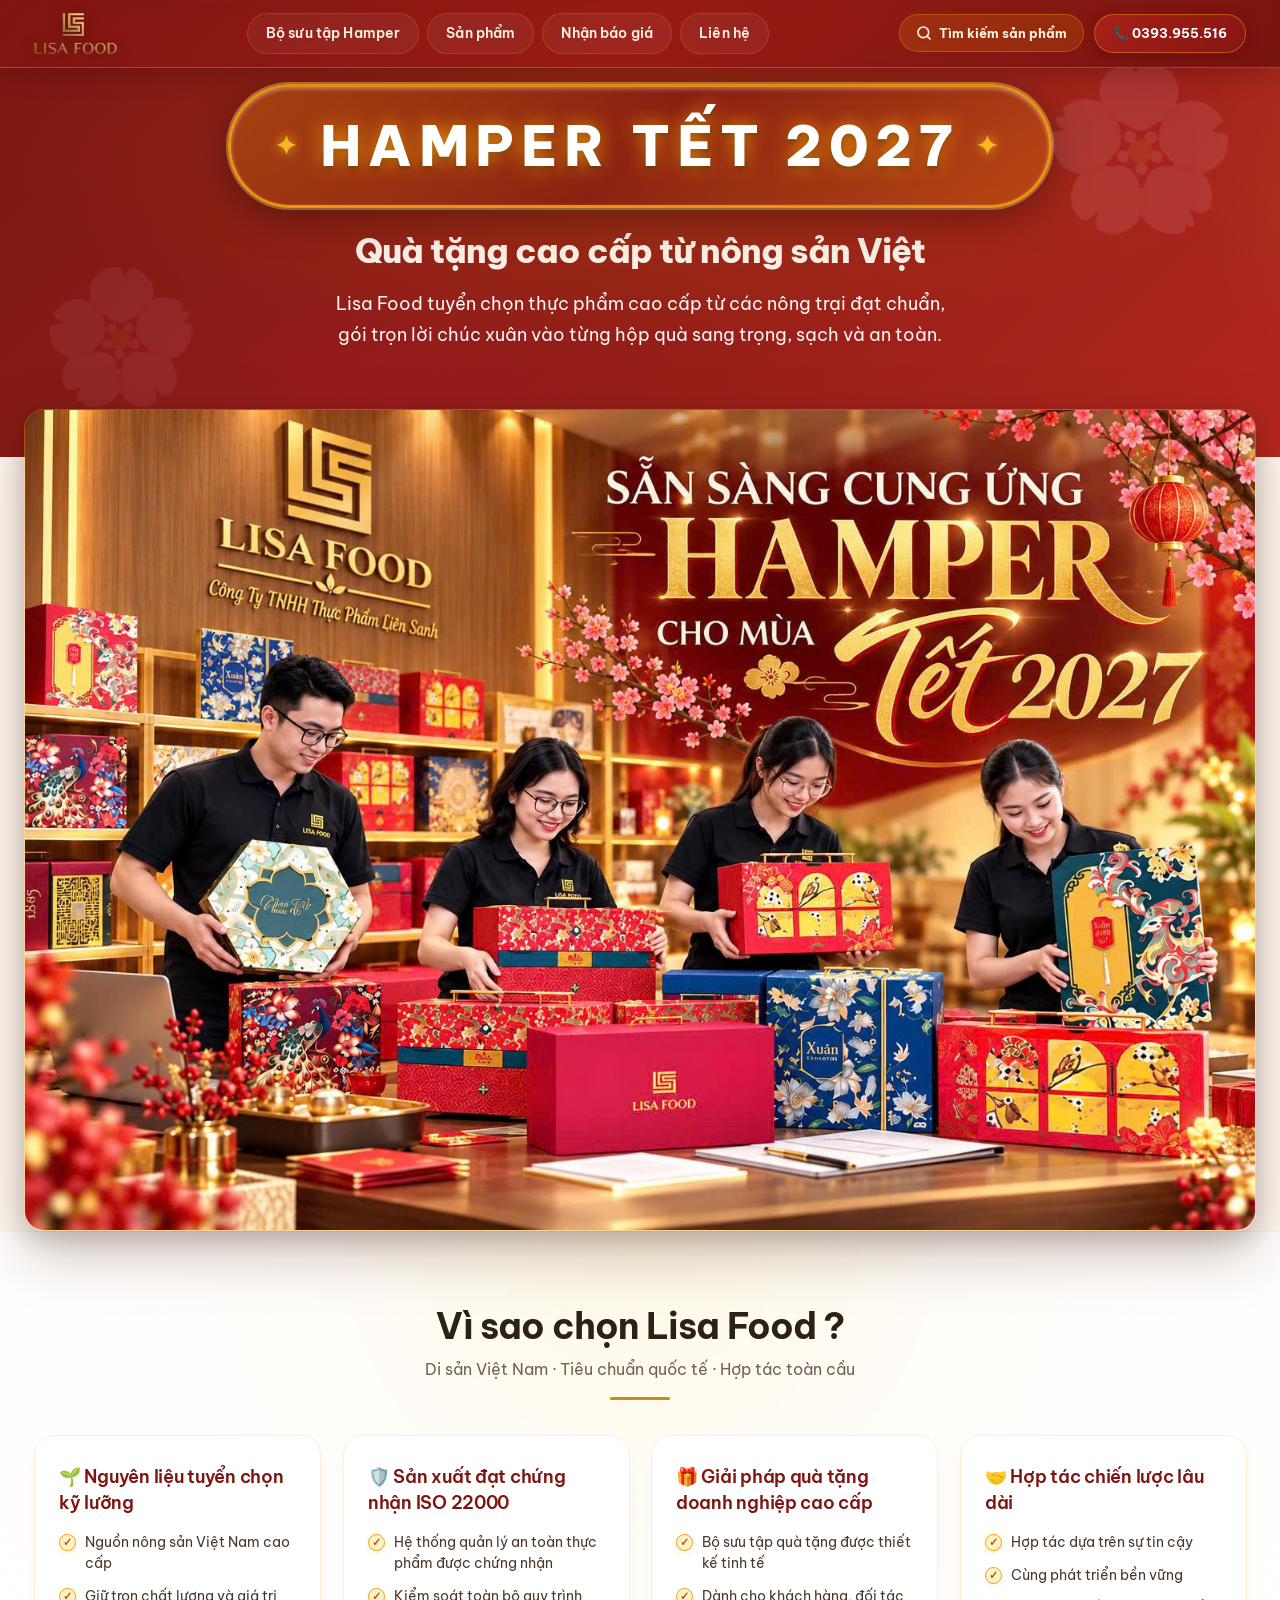
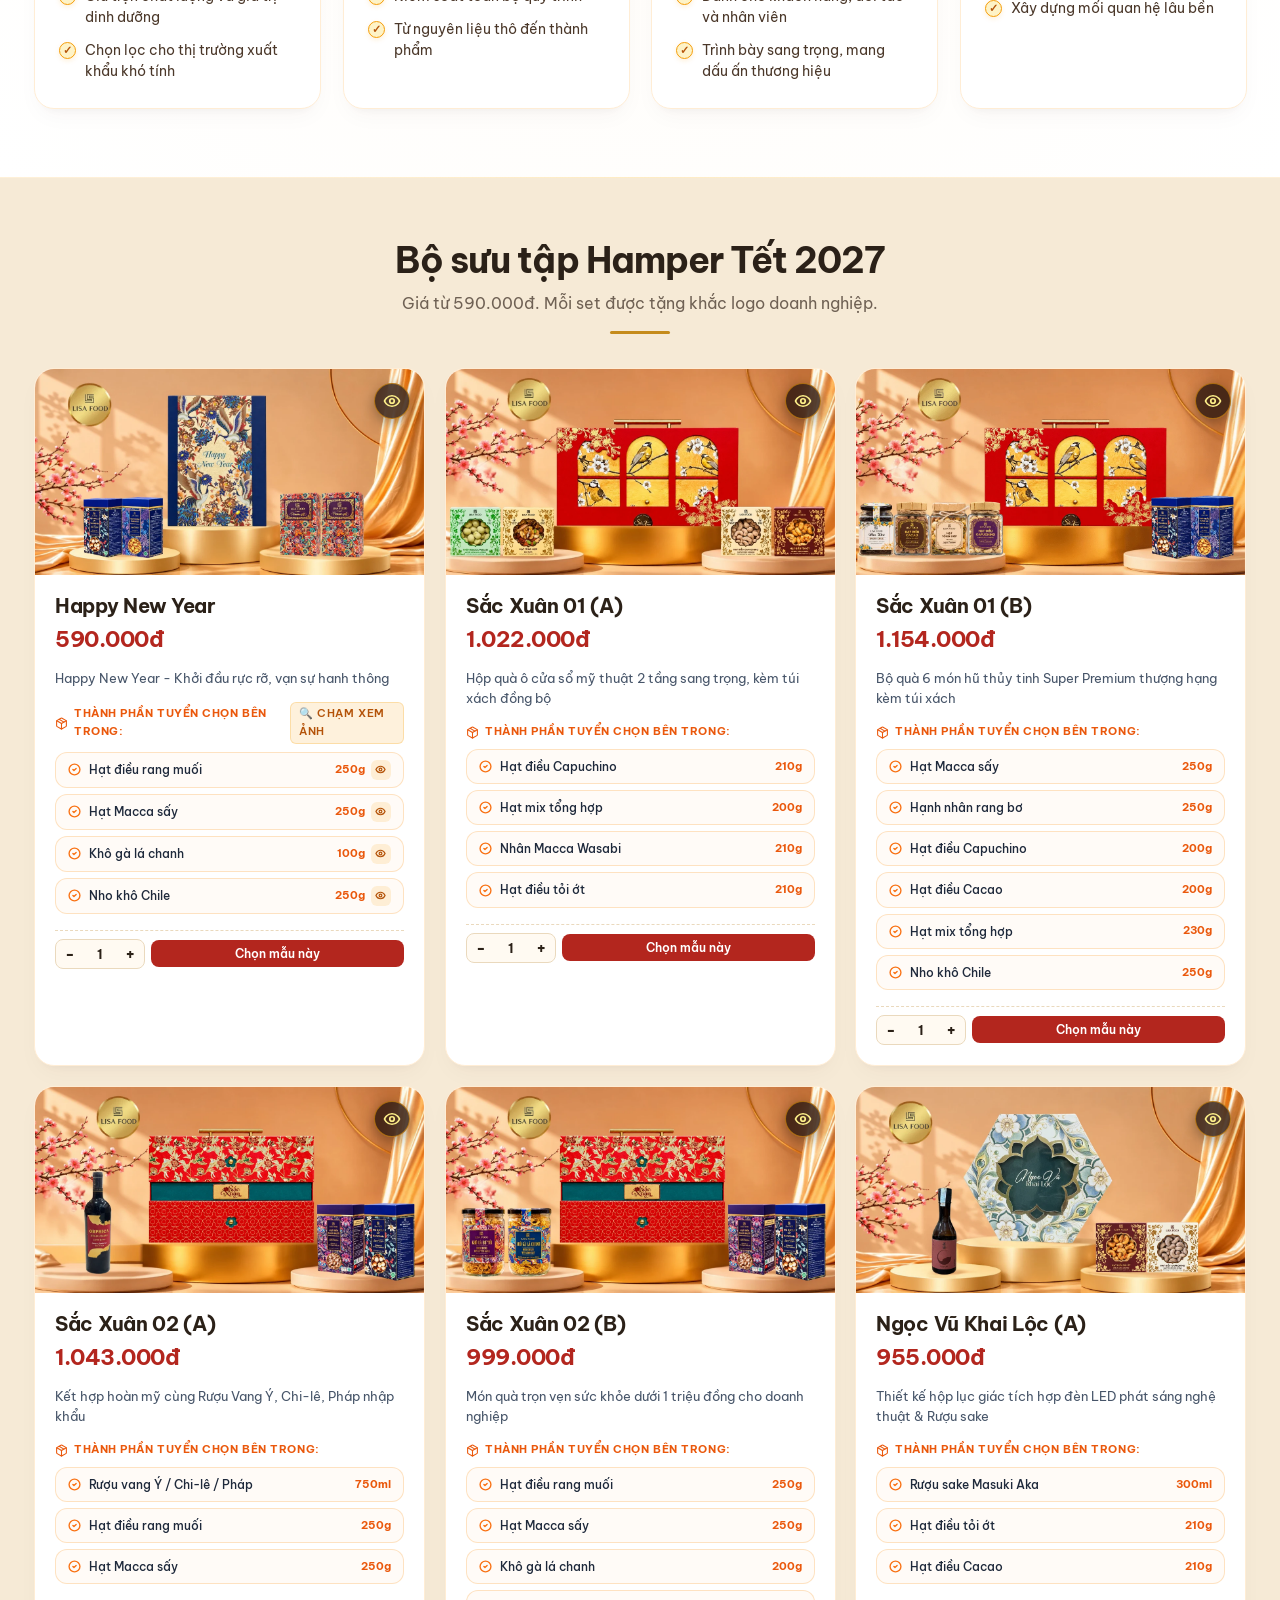
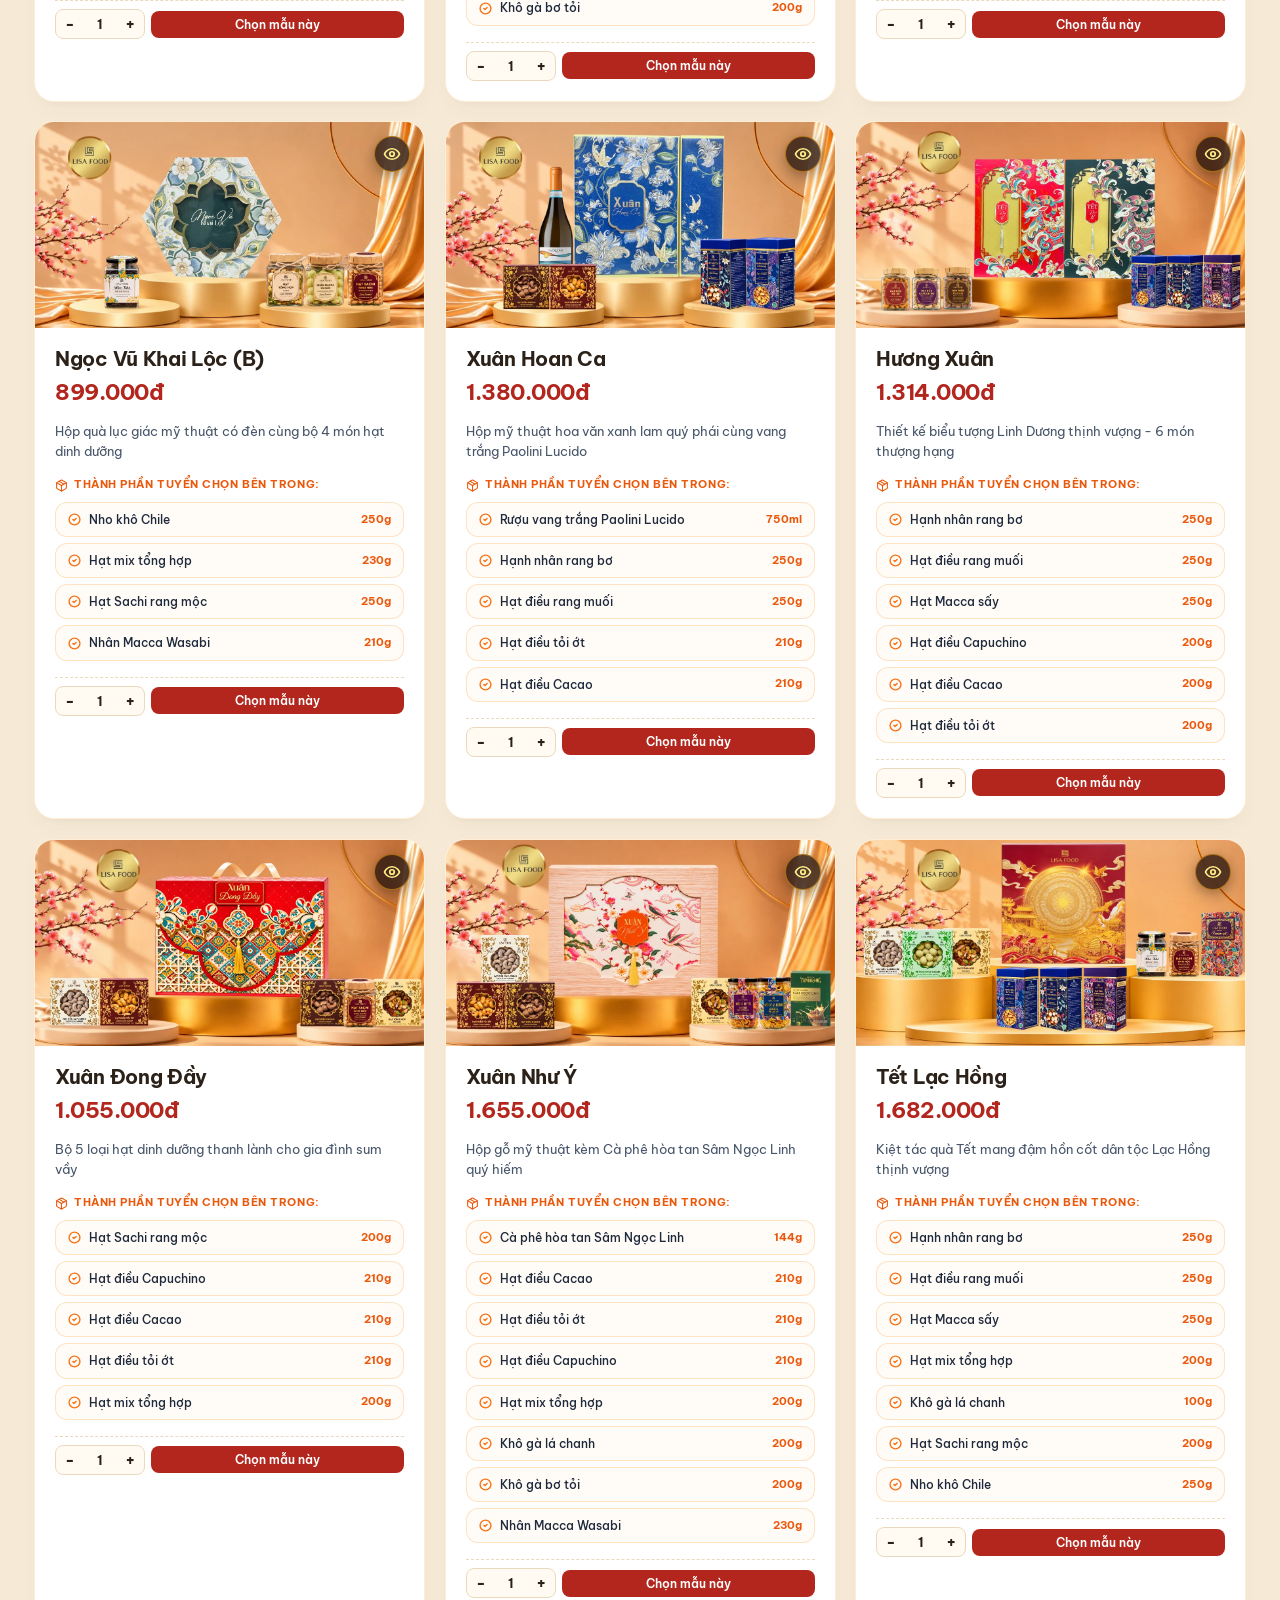
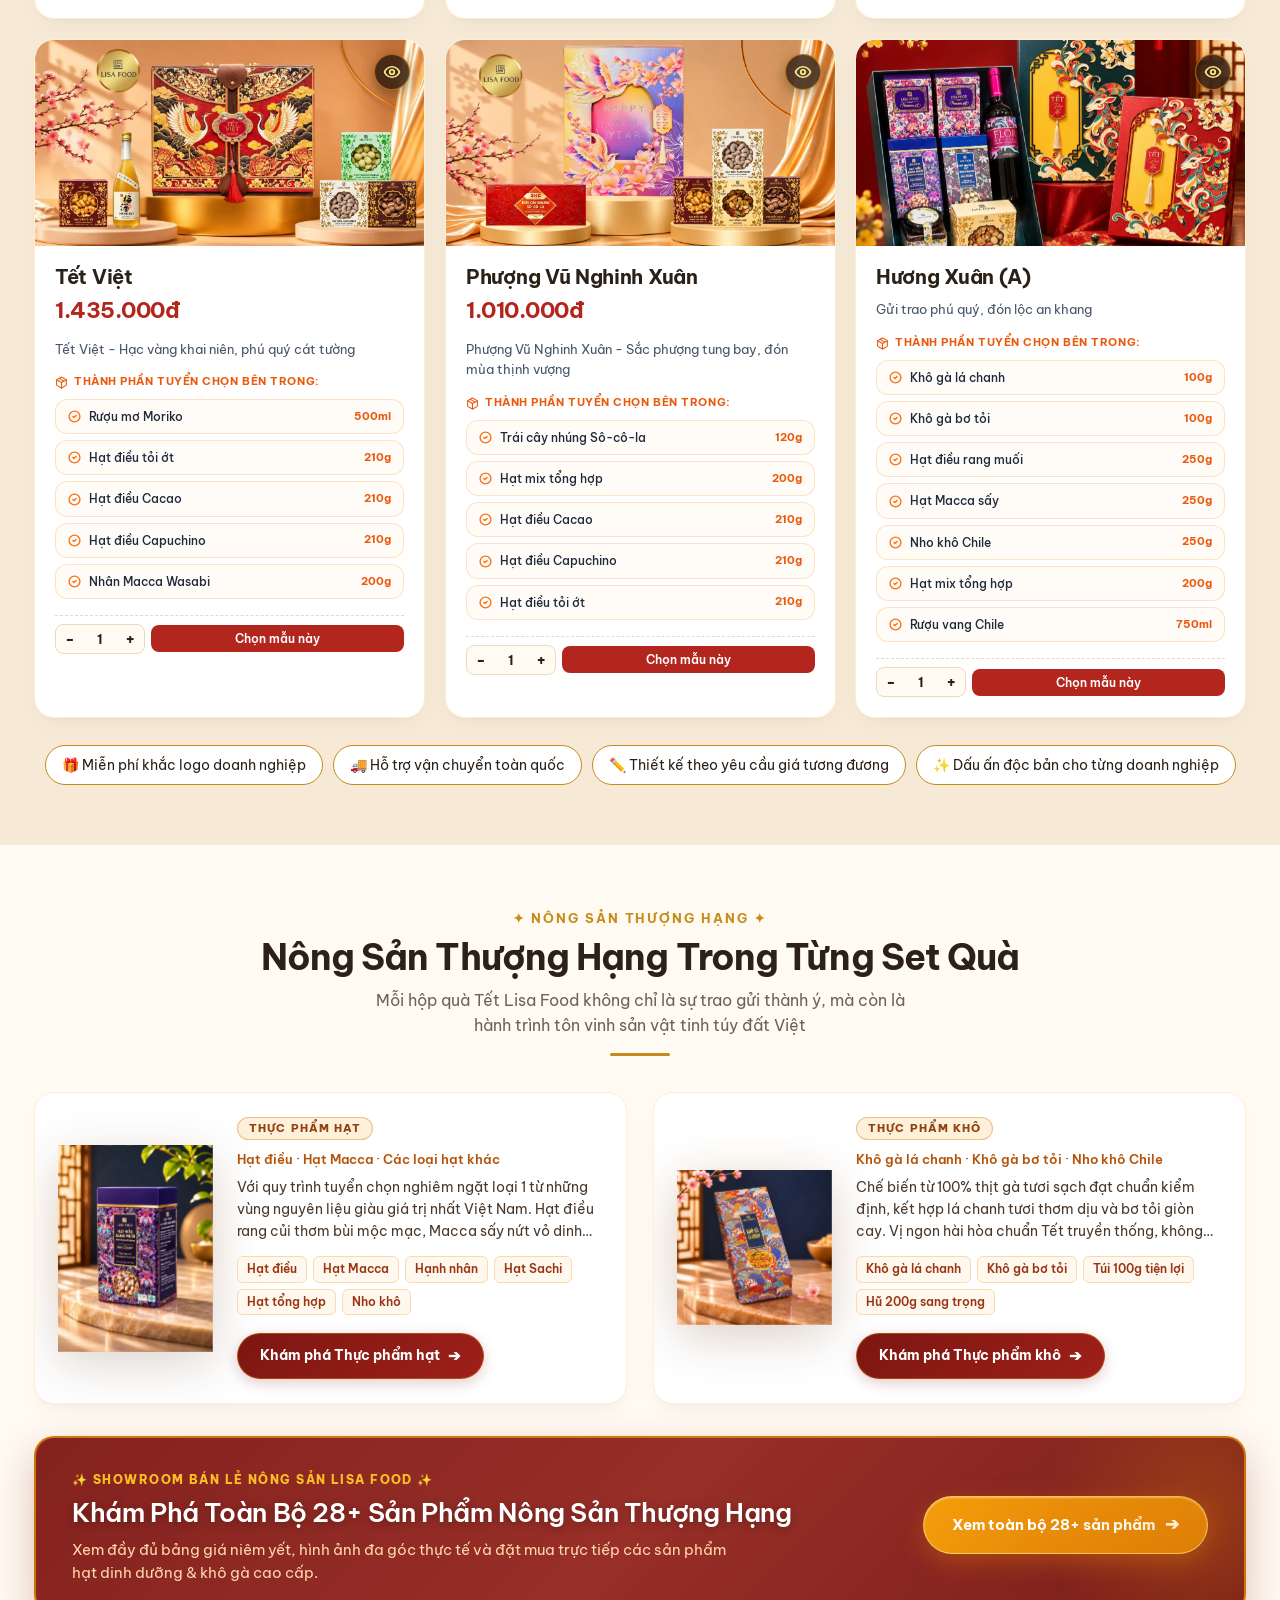
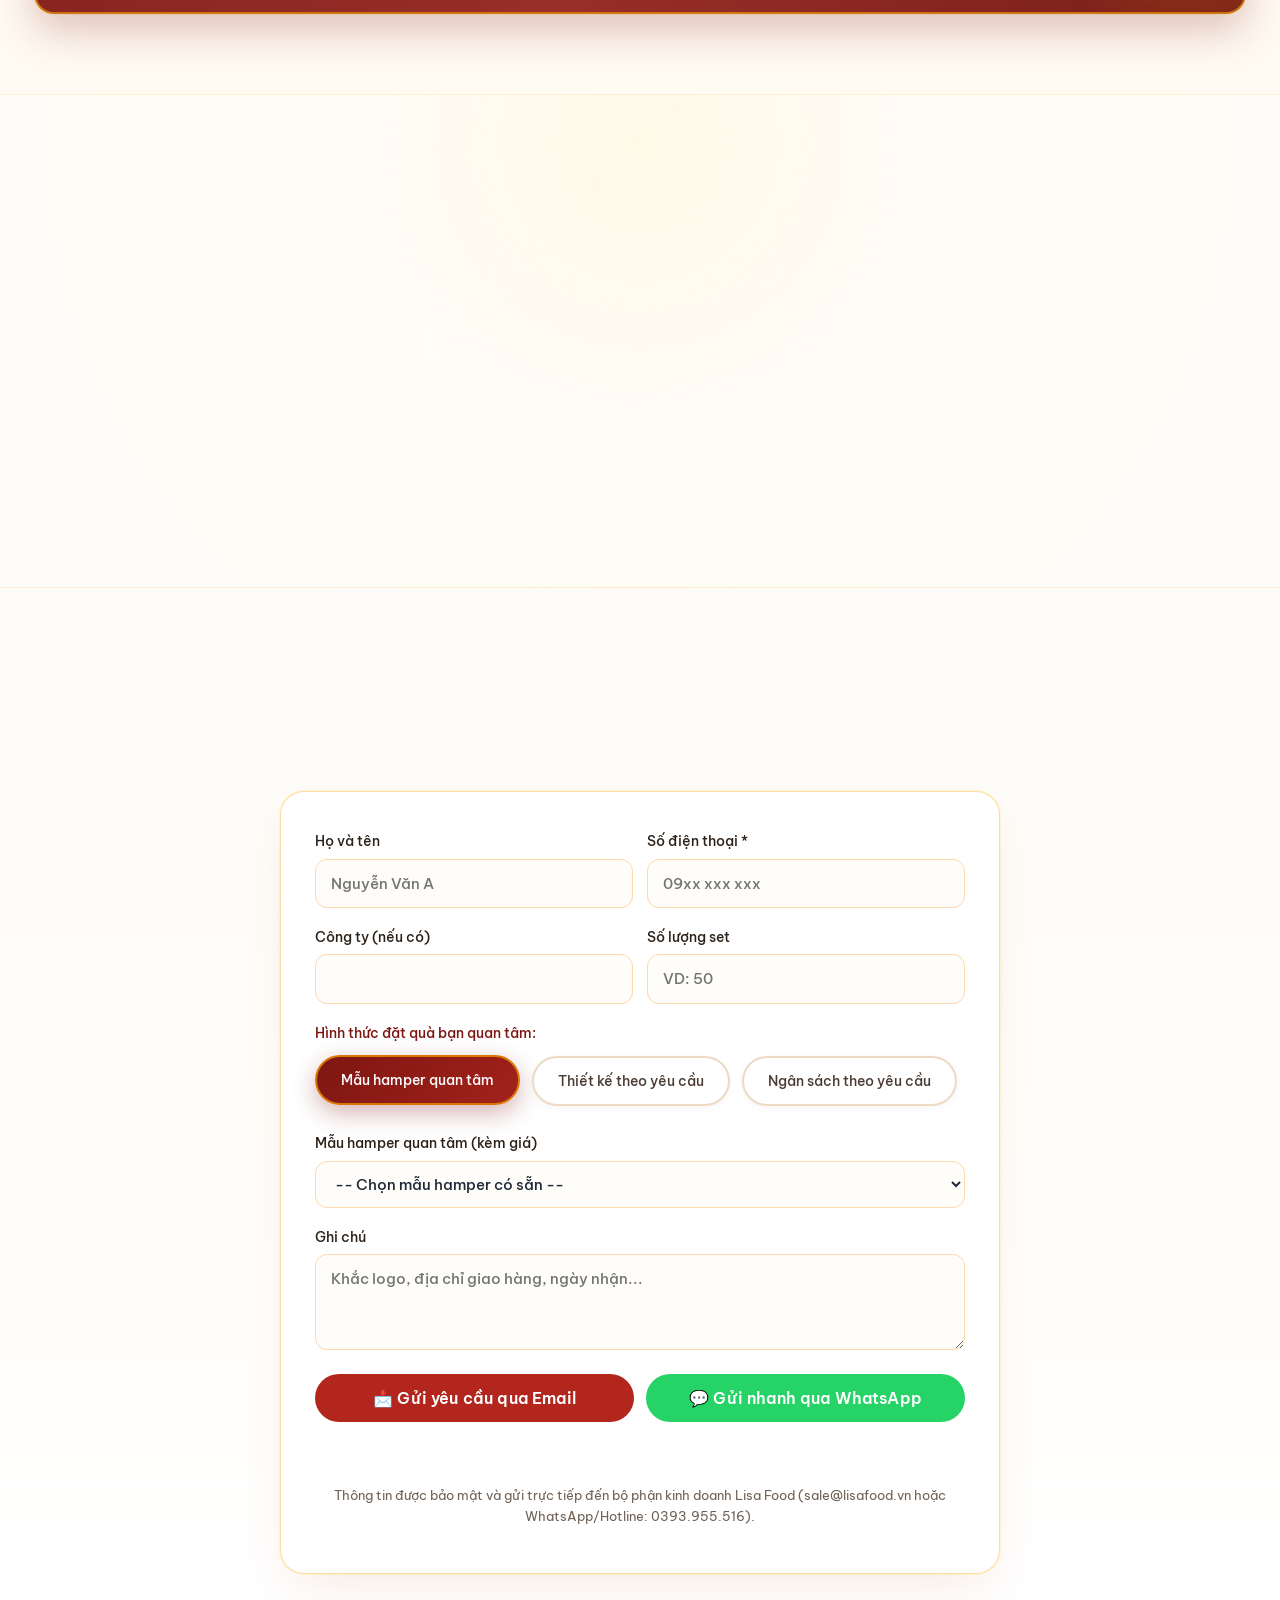
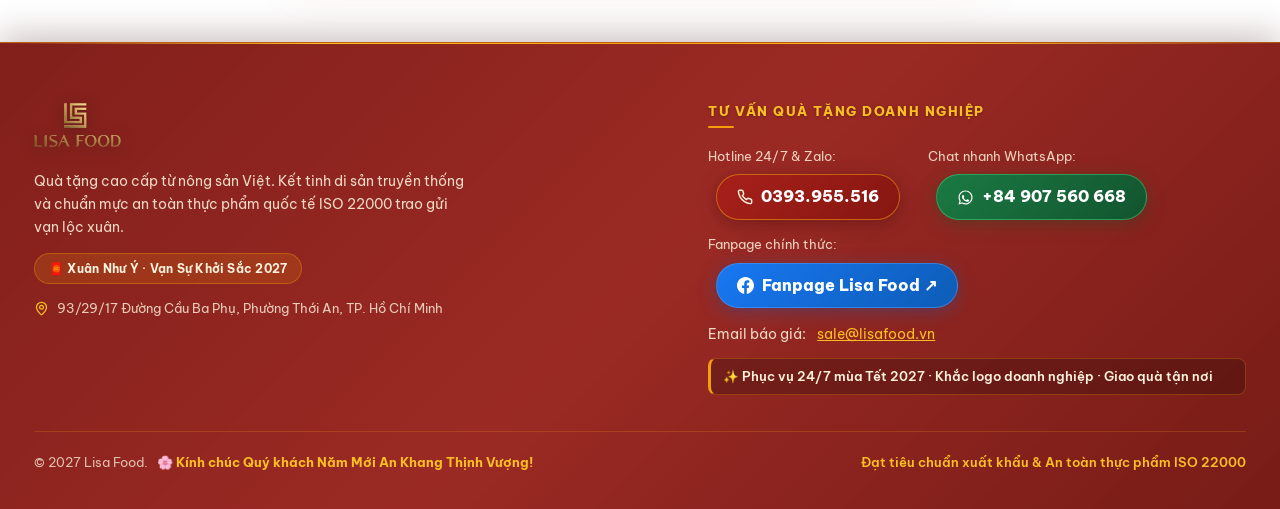
==== index.html @ 2c0b3900 "refactor(footer): merge contact section into luxury footer and eliminate duplicate #lienhe section" ====
﻿<!DOCTYPE html>
<html lang="vi" data-theme="light">

<head>
    <meta charset="utf-8">
    <meta name="viewport" content="width=device-width, initial-scale=1, viewport-fit=cover">
    <meta name="color-scheme" content="light only">
    <link rel="preconnect" href="https://fonts.googleapis.com">
    <link rel="preconnect" href="https://fonts.gstatic.com" crossorigin>
    <link
        href="https://fonts.googleapis.com/css2?family=Be+Vietnam+Pro:ital,wght@0,300;0,400;0,500;0,600;0,700;0,800;1,400;1,600;1,700&display=swap&subset=vietnamese"
        rel="stylesheet">
    <title>Lisa Food - Premium Gift</title>
    <!-- Favicon hiển thị logo Lisa Food trên tab trình duyệt website (Chỉ hình logo vàng kim nguyên bản, không chữ, không nền) -->
    <link rel="icon" type="image/png" sizes="96x96" href="images/favicon.png?v=2027_official_gold">
    <link rel="icon" type="image/x-icon" href="favicon.ico?v=2027_official_gold">
    <link rel="shortcut icon" type="image/x-icon" href="favicon.ico?v=2027_official_gold">
    <link rel="apple-touch-icon" sizes="96x96" href="images/apple-touch-icon.png?v=2027_official_gold">
    <style>
        :root {
            --bg: #fffaf2;
            --surface: #ffffff;
            --text: #2b2118;
            --muted: #6f6154;
            --red: #b3261e;
            --red-d: #8f1d17;
            --gold: #c58b1b;
            --soft: #f6ead6;
            --line: #ead9bd;
            --on-red: #fff;
            --hero: #7a1712;
            --hero2: #b3261e;
            box-sizing: border-box;
            padding-top: env(safe-area-inset-top, 0px);
            padding-bottom: env(safe-area-inset-bottom, 0px)
        }

        /* Dark mode media query disabled to keep light luxury theme always */

        /* Dark theme disabled */

        html {
            scroll-padding-top: env(safe-area-inset-top, 0px);
            scroll-behavior: smooth
        }

        *,
        *::before,
        *::after,
        input,
        button,
        select,
        textarea {
            box-sizing: border-box;
            font-family: "Be Vietnam Pro", -apple-system, BlinkMacSystemFont, "Segoe UI", Roboto, "Helvetica Neue", Arial, sans-serif !important;
        }

        body {
            margin: 0;
            background: var(--bg);
            color: var(--text);
            font-family: "Be Vietnam Pro", "Segoe UI", Roboto, "Helvetica Neue", Arial, sans-serif;
            line-height: 1.6
        }

        body::before {
            content: "";
            position: fixed;
            inset: 0 0 auto;
            height: env(safe-area-inset-top, 0px);
            background: var(--hero);
            z-index: 20
        }

        h1,
        h2,
        h3,
        h4,
        h5,
        h6 {
            font-family: "Be Vietnam Pro", -apple-system, BlinkMacSystemFont, "Segoe UI", Roboto, "Helvetica Neue", Arial, sans-serif !important;
            line-height: 1.25;
            margin: 0;
            font-weight: 700;
        }

        a {
            color: inherit
        }

        .wrap {
            max-width: 1260px;
            margin: 0 auto;
            padding: 0 24px;
        }

        @media (min-width: 1440px) {
            .wrap {
                max-width: 1320px;
            }
        }

        @media (max-width: 768px) {
            .wrap {
                padding: 0 16px;
            }
        }

        header {
            position: sticky;
            top: env(safe-area-inset-top, 0px);
            z-index: 10;
            background: var(--hero);
            color: #fff
        }

        header .wrap {
            display: flex;
            align-items: center;
            justify-content: space-between;
            height: 56px
        }

        .logo {
            font-family: "Be Vietnam Pro", -apple-system, BlinkMacSystemFont, "Segoe UI", Roboto, sans-serif;
            font-weight: 700;
            font-size: 20px;
            text-decoration: none;
            color: #fff
        }

        .logo span {
            color: #f2c75c
        }

        .call {
            background: #f2c75c;
            color: #3a1200;
            text-decoration: none;
            font-weight: 700;
            font-size: 14px;
            padding: 8px 16px;
            border-radius: 99px
        }

        .hero {
            background: linear-gradient(135deg, var(--hero), var(--hero2));
            color: #fff;
            padding: 64px 0 76px;
            position: relative;
            overflow: hidden;
            text-align: center;
        }

        .hero .wrap {
            display: flex;
            flex-direction: column;
            align-items: center;
            text-align: center;
        }

        .hero::after {
            content: "🌸";
            position: absolute;
            right: 40px;
            top: 15px;
            font-size: 160px;
            opacity: .12;
            pointer-events: none;
        }

        .hero::before {
            content: "🌸";
            position: absolute;
            left: 40px;
            bottom: 20px;
            font-size: 130px;
            opacity: .08;
            pointer-events: none;
            transform: scaleX(-1);
        }

        /* Huy hiệu HAMPER TẾT 2027 khổng lồ, uy nghi, to hơn cả tiêu đề h1 */
        .tag {
            display: inline-flex;
            align-items: center;
            justify-content: center;
            gap: 16px;
            border: 3px solid rgba(245, 158, 11, 0.9);
            color: #ffffff;
            background: linear-gradient(135deg, rgba(245, 158, 11, 0.28) 0%, rgba(125, 22, 17, 0.55) 50%, rgba(245, 158, 11, 0.28) 100%);
            backdrop-filter: blur(16px);
            -webkit-backdrop-filter: blur(16px);
            border-radius: 99px;
            padding: 14px 44px;
            font-size: clamp(30px, 4.8vw, 56px);
            font-weight: 800 !important;
            letter-spacing: 0.12em !important;
            text-transform: uppercase;
            text-shadow: 0 0 18px rgba(245, 158, 11, 0.9), 0 3px 6px rgba(0, 0, 0, 0.45);
            box-shadow: 0 10px 40px rgba(0, 0, 0, 0.35), 0 0 0 2px rgba(254, 240, 138, 0.45), inset 0 2px 4px rgba(255, 255, 255, 0.4);
            margin-bottom: 20px;
            transition: all 0.3s cubic-bezier(0.16, 1, 0.3, 1);
            user-select: none;
        }

        .tag::before,
        .tag::after {
            content: "✦";
            color: #fbbf24;
            font-size: clamp(18px, 2.5vw, 26px);
            line-height: 1;
            text-shadow: 0 0 12px rgba(251, 191, 36, 1);
            opacity: 0.95;
        }

        .tag:hover {
            transform: scale(1.03);
            border-color: #f59e0b;
            box-shadow: 0 12px 46px rgba(245, 158, 11, 0.55), 0 0 0 3px rgba(254, 240, 138, 0.6);
        }

        @media (max-width: 768px) {
            .tag {
                padding: 10px 24px;
                font-size: 20px;
                gap: 10px;
                letter-spacing: 0.08em !important;
                margin-bottom: 14px;
            }
        }

        .hero h1 {
            font-size: clamp(22px, 2.8vw, 34px);
            font-weight: 600;
            margin: 0 auto 16px;
            max-width: 920px;
            line-height: 1.35;
            color: rgba(255, 250, 240, 0.95);
            text-wrap: balance;
        }

        .hero p {
            max-width: 780px;
            font-size: 18px;
            opacity: .95;
            margin: 0 auto 30px;
            line-height: 1.7;
            text-wrap: balance;
        }

        .btns {
            display: flex;
            gap: 12px;
            flex-wrap: wrap;
            justify-content: center;
            align-items: center;
            margin: 0 auto;
        }

        .btn {
            display: inline-block;
            text-decoration: none;
            font-weight: 700;
            padding: 14px 26px;
            border-radius: 99px;
            font-size: 16px
        }

        .btn.gold {
            background: #f2c75c;
            color: #3a1200
        }

        .btn.ghost {
            border: 2px solid #fff;
            color: #fff
        }

        section {
            padding: 60px 0
        }

        .title {
            text-align: center;
            margin-bottom: 34px
        }

        .title h2 {
            font-size: clamp(26px, 4vw, 36px)
        }

        .title p {
            color: var(--muted);
            margin: 8px auto 0;
            max-width: 540px
        }

        .title .bar {
            width: 60px;
            height: 3px;
            background: var(--gold);
            margin: 14px auto 0;
            border-radius: 2px
        }

        .grid {
            display: grid;
            gap: 18px
        }

        .g3 {
            grid-template-columns: repeat(auto-fit, minmax(220px, 1fr))
        }

        .g4 {
            grid-template-columns: repeat(auto-fit, minmax(180px, 1fr))
        }

        .card {
            background: var(--surface);
            border: 1px solid var(--line);
            border-radius: 16px;
            padding: 24px
        }

        .card .ic {
            font-size: 34px;
            margin-bottom: 10px
        }

        .card h3 {
            font-size: 19px;
            margin-bottom: 6px
        }

        .card p {
            margin: 0;
            color: var(--muted);
            font-size: 15px
        }

        .alt {
            background: var(--soft)
        }

        .hamper {
            text-align: center;
            padding: 26px 16px
        }

        .hamper .ic {
            font-size: 44px
        }

        .hamper .price {
            display: inline-block;
            margin-top: 12px;
            color: var(--red);
            font-weight: 700;
            font-size: 14px
        }

        .cat {
            display: flex;
            align-items: center;
            gap: 14px;
            text-decoration: none;
            background: var(--surface);
            border: 1px solid var(--line);
            border-radius: 14px;
            padding: 18px
        }

        .cat .ic {
            font-size: 30px
        }

        .cat b {
            display: block
        }

        .cat small {
            color: var(--muted)
        }

        .cta {
            background: linear-gradient(135deg, var(--hero), var(--hero2));
            color: #fff;
            text-align: center;
            border-radius: 22px;
            padding: 48px 24px
        }

        .cta h2 {
            font-size: clamp(26px, 4vw, 38px);
            margin-bottom: 10px
        }

        .cta p {
            opacity: .92;
            margin: 0 auto 24px;
            max-width: 520px
        }

        .cta .phone {
            display: block;
            font-family: "Be Vietnam Pro", -apple-system, BlinkMacSystemFont, "Segoe UI", Roboto, sans-serif;
            font-size: clamp(28px, 5vw, 42px);
            color: #f2c75c;
            text-decoration: none;
            margin: 0 0 20px;
            font-weight: 700
        }

        footer {
            padding: 30px 0 40px;
            text-align: center;
            color: var(--muted);
            font-size: 14px;
            border-top: 1px solid var(--line)
        }

        footer a {
            margin: 0 8px
        }

        @media(max-width:600px) {
            section {
                padding: 44px 0
            }

            .hero {
                padding: 44px 0 52px
            }
        }

        .hg {
            display: grid;
            gap: 20px;
            grid-template-columns: repeat(auto-fill, minmax(290px, 1fr))
        }

        .hc {
            background: var(--surface);
            border: 1px solid var(--line);
            border-radius: 16px;
            overflow: hidden
        }

        .hc img {
            width: 100%;
            display: block;
            aspect-ratio: 640/340;
            object-fit: cover
        }

        .hb {
            padding: 18px 20px 20px
        }

        .hb h3 {
            font-size: 21px
        }

        .pr {
            color: var(--red);
            font-weight: 700;
            font-size: 22px;
            margin: 4px 0 10px
        }

        .hb ul {
            margin: 0;
            padding-left: 18px;
            color: var(--muted);
            font-size: 14px
        }

        .pg {
            display: grid;
            gap: 14px;
            grid-template-columns: repeat(auto-fill, minmax(150px, 1fr))
        }

        .pc {
            background: var(--surface);
            border: 1px solid var(--line);
            border-radius: 12px;
            padding: 10px;
            display: flex;
            flex-direction: column;
            gap: 4px;
            font-size: 13px
        }

        .pc img {
            width: 100%;
            border-radius: 8px;
            aspect-ratio: 1;
            object-fit: cover
        }

        .pc span {
            color: var(--red);
            font-weight: 700
        }

        .heroimg {
            width: 100%;
            max-width: 1380px;
            margin: -48px auto 0;
            padding: 0 24px;
            position: relative;
            z-index: 2;
        }

        .heroimg img {
            width: 100%;
            height: auto;
            border-radius: 20px;
            display: block;
            box-shadow: 0 20px 60px rgba(67, 20, 7, 0.28), 0 8px 24px rgba(0, 0, 0, 0.16);
            border: 1.5px solid rgba(245, 158, 11, 0.4);
        }

        @media (max-width: 768px) {
            .heroimg {
                margin: -24px auto 0;
                padding: 0 16px;
            }

            .heroimg img {
                border-radius: 14px;
            }
        }

        .perks {
            display: flex;
            flex-wrap: wrap;
            gap: 10px;
            justify-content: center;
            margin-top: 26px
        }

        .perks span {
            background: var(--surface);
            border: 1px solid var(--gold);
            border-radius: 99px;
            padding: 8px 16px;
            font-size: 14px
        }

        .note {
            text-align: center;
            color: var(--muted);
            font-size: 13px;
            margin-top: 20px
        }

        .logo img {
            height: 40px;
            width: auto;
            display: block
        }

        .flogo {
            height: 90px;
            width: auto;
            background: #7a1712;
            border-radius: 12px;
            padding: 10px 16px
        }

        header .wrap {
            height: 64px
        }

        .num {
            width: 44px;
            height: 44px;
            border-radius: 50%;
            background: var(--red);
            color: var(--on-red);
            font-family: "Be Vietnam Pro", Arial, sans-serif;
            font-weight: 700;
            font-size: 22px;
            display: flex;
            align-items: center;
            justify-content: center
        }

        h1,
        h2,
        h3 {
            letter-spacing: 0
        }

        .btn.zalo {
            background: #0068ff;
            color: #fff
        }

        .wl {
            margin: 8px 0 0;
            padding-left: 18px;
            color: var(--muted);
            font-size: 14px
        }

        .fm {
            max-width: 640px;
            margin: 0 auto;
            background: var(--surface);
            border: 1px solid var(--line);
            border-radius: 18px;
            padding: 24px;
            display: grid;
            gap: 14px
        }

        .fm label {
            display: grid;
            gap: 6px;
            font-size: 14px;
            font-weight: 500
        }

        .fm input,
        .fm select,
        .fm textarea {
            font: inherit;
            color: var(--text);
            background: var(--bg);
            border: 1px solid var(--line);
            border-radius: 10px;
            padding: 11px 12px;
            width: 100%
        }

        .f2 {
            display: grid;
            gap: 14px;
            grid-template-columns: repeat(auto-fit, minmax(220px, 1fr))
        }

        .fmsg {
            margin: 0;
            text-align: center;
            font-weight: 700;
            color: var(--red);
            min-height: 1.2em
        }

        /* --- PHIẾU YÊU CẦU DỰ TOÁN / DANH SÁCH QUAN TÂM --- */
        .qty-box {
            display: flex;
            align-items: center;
            justify-content: space-between;
            gap: 6px;
            margin-top: 10px;
            padding-top: 8px;
            border-top: 1px dashed var(--line);
        }

        .qty-ctrl {
            display: inline-flex;
            align-items: center;
            background: var(--bg);
            border: 1px solid var(--line);
            border-radius: 8px;
            overflow: hidden;
        }

        .qty-btn {
            width: 28px;
            height: 28px;
            border: 0;
            background: transparent;
            cursor: pointer;
            font-weight: 700;
            color: var(--text);
            font-size: 16px;
            display: flex;
            align-items: center;
            justify-content: center;
        }

        .qty-btn:hover {
            background: var(--line);
        }

        .qty-val {
            width: 32px;
            text-align: center;
            border: 0;
            background: transparent;
            font-size: 13px;
            font-weight: 700;
            color: var(--text);
        }

        .btn-add-list {
            flex: 1;
            background: var(--red);
            color: var(--on-red);
            border: 0;
            border-radius: 8px;
            padding: 6px 10px;
            font-size: 12px;
            font-weight: 600;
            cursor: pointer;
            text-align: center;
            transition: opacity .2s;
        }

        .btn-add-list:hover {
            opacity: .9;
        }

        .btn-add-list.added {
            background: #2e7d32;
        }

        /* Nút ghim nổi góc màn hình */
        .float-list-btn {
            position: fixed;
            right: 20px;
            bottom: 24px;
            z-index: 99;
            background: var(--hero);
            color: #fff;
            border: 2px solid var(--gold);
            border-radius: 99px;
            padding: 10px 18px;
            box-shadow: 0 8px 24px rgba(0, 0, 0, .35);
            cursor: pointer;
            display: flex;
            align-items: center;
            gap: 8px;
            font-size: 14px;
            font-weight: 700;
            text-decoration: none;
            transition: transform .2s;
        }

        .float-list-btn:hover {
            transform: scale(1.04);
        }

        .float-badge {
            background: #f2c75c;
            color: #3a1200;
            font-size: 12px;
            font-weight: 800;
            border-radius: 99px;
            padding: 2px 7px;
            min-width: 18px;
            text-align: center;
        }

        /* Modal danh sách dự toán */
        .list-modal {
            display: none;
            position: fixed;
            inset: 0;
            z-index: 99999 !important;
            background: rgba(0, 0, 0, 0.72);
            backdrop-filter: blur(6px);
            -webkit-backdrop-filter: blur(6px);
            align-items: center;
            justify-content: center;
            padding: 14px;
        }

        .list-modal.open,
        .list-modal.active {
            display: flex !important;
        }

        .list-modal-content {
            background: var(--surface);
            border: 1px solid var(--line);
            border-radius: 20px;
            width: 100%;
            max-width: 580px;
            max-height: 90vh;
            display: flex;
            flex-direction: column;
            overflow: hidden;
            box-shadow: 0 24px 60px rgba(0, 0, 0, 0.45);
            position: relative;
        }

        .list-modal-header {
            padding: 14px 18px;
            background: linear-gradient(135deg, var(--hero), var(--hero2));
            color: #fff;
            display: flex;
            align-items: center;
            justify-content: space-between;
            flex-shrink: 0;
        }

        .list-modal-header h3 {
            margin: 0;
            font-size: 16px;
            font-weight: 700;
            color: #fff;
            display: flex;
            align-items: center;
            gap: 6px;
        }

        .list-close {
            background: rgba(255, 255, 255, 0.15);
            border: 0;
            color: #fff;
            width: 32px;
            height: 32px;
            border-radius: 50%;
            display: flex;
            align-items: center;
            justify-content: center;
            font-size: 20px;
            cursor: pointer;
            line-height: 1;
            transition: background 0.2s;
        }

        .list-close:hover {
            background: rgba(255, 255, 255, 0.28);
        }

        .list-modal-body {
            padding: 16px;
            overflow-y: auto;
            -webkit-overflow-scrolling: touch;
            flex: 1 1 auto;
            min-height: 0;
            display: flex;
            flex-direction: column;
            gap: 12px;
        }

        /* KHÔNG BAO GIỜ CO RÚT HOẶC ẨN DANH SÁCH MÓN */
        .inquiry-items-wrap {
            display: flex;
            flex-direction: column;
            gap: 8px;
            flex-shrink: 0 !important;
            min-height: min-content;
        }

        .inquiry-item-row {
            background: #fff;
            border: 1.5px solid var(--line);
            border-radius: 12px;
            padding: 10px 12px;
            display: flex;
            align-items: center;
            justify-content: space-between;
            gap: 10px;
            box-shadow: 0 2px 8px rgba(0, 0, 0, 0.03);
            flex-shrink: 0;
        }

        .inquiry-item-info {
            flex: 1;
            min-width: 0;
        }

        .inquiry-item-title {
            font-size: 13.5px;
            font-weight: 700;
            color: var(--text);
            margin: 0 0 4px 0;
            line-height: 1.35;
            word-break: break-word;
        }

        .inquiry-item-price {
            font-size: 13.5px;
            font-weight: 700;
            color: var(--red);
        }

        .inquiry-item-actions {
            display: flex;
            align-items: center;
            gap: 6px;
            flex-shrink: 0;
        }

        .inquiry-del-btn {
            width: 28px;
            height: 28px;
            border-radius: 50%;
            background: rgba(185, 28, 28, 0.08);
            border: 1px solid rgba(185, 28, 28, 0.2);
            color: #b91c1c;
            font-size: 16px;
            display: flex;
            align-items: center;
            justify-content: center;
            cursor: pointer;
            transition: all 0.2s;
            padding: 0;
            line-height: 1;
        }

        .inquiry-del-btn:hover {
            background: #b91c1c;
            color: #ffffff;
        }

        .list-total-box {
            background: var(--bg);
            border: 1.5px solid var(--line);
            border-radius: 12px;
            padding: 12px 16px;
            display: flex;
            justify-content: space-between;
            align-items: center;
            font-size: 14px;
            font-weight: 700;
            flex-shrink: 0;
        }

        .list-total-val {
            font-size: 18px;
            font-weight: 800;
            color: var(--red);
        }

        .list-modal-footer {
            padding: 12px 16px;
            border-top: 1px solid var(--line);
            background: var(--bg);
            flex-shrink: 0;
        }

        .modal-footer-btns {
            display: grid;
            grid-template-columns: repeat(3, 1fr);
            gap: 8px;
        }

        .btn-sub-action {
            border: 0;
            cursor: pointer;
            padding: 11px 8px;
            border-radius: 99px;
            font-weight: 700;
            font-size: 13px;
            display: flex;
            align-items: center;
            justify-content: center;
            gap: 6px;
            white-space: nowrap;
            transition: transform 0.2s, opacity 0.2s;
        }

        .btn-sub-action:hover {
            transform: scale(1.02);
            opacity: 0.95;
        }

        .btn-sub-action.btn-zalo {
            background: #0068ff;
            color: #fff;
        }

        .btn-sub-action.btn-mail {
            background: var(--red);
            color: var(--on-red);
        }

        .btn-sub-action.btn-wa {
            background: #25D366;
            color: #fff;
        }

        @media (max-width: 600px) {
            .list-modal {
                padding: 10px !important;
            }

            .list-modal-content {
                max-width: 100% !important;
                border-radius: 16px !important;
                max-height: 94vh !important;
            }

            .list-modal-header {
                padding: 12px 14px !important;
            }

            .list-modal-header h3 {
                font-size: 15px !important;
            }

            .list-modal-body {
                padding: 12px 14px !important;
                gap: 10px !important;
            }

            .list-modal-footer {
                padding: 10px 14px !important;
            }

            /* Giao diện mobile: Zalo dòng 1 nổi bật, Email và WhatsApp dòng 2 gọn gàng */
            .modal-footer-btns {
                grid-template-columns: 1fr 1fr !important;
                gap: 6px !important;
            }

            .modal-footer-btns .btn-zalo {
                grid-column: span 2 !important;
                padding: 11px 12px !important;
                font-size: 13.5px !important;
            }

            .modal-footer-btns .btn-mail,
            .modal-footer-btns .btn-wa {
                padding: 9px 8px !important;
                font-size: 12px !important;
            }
        }

        /* --- CHUẨN HÓA FONT CHỮ LUXURY & CLEAN STYLE --- */
        * {
            font-family: "Be Vietnam Pro", -apple-system, BlinkMacSystemFont, "Segoe UI", Roboto, sans-serif !important;
        }

        h1 {
            font-weight: 800 !important;
            letter-spacing: -0.03em !important;
        }

        h2 {
            font-weight: 700 !important;
            letter-spacing: -0.025em !important;
        }

        h3 {
            font-weight: 600 !important;
            letter-spacing: -0.015em !important;
        }

        .hb h3 {
            font-size: 20px !important;
            font-weight: 700 !important;
            color: var(--text) !important;
        }

        .pr {
            font-weight: 700 !important;
            letter-spacing: -0.02em !important;
        }

        .btn {
            font-weight: 600 !important;
            letter-spacing: 0.01em !important;
        }



        /* Thẻ Hamper & Sản phẩm hiệu ứng viền nổi */
        .hc,
        .pc {
            transition: transform 0.35s cubic-bezier(0.16, 1, 0.3, 1), box-shadow 0.35s cubic-bezier(0.16, 1, 0.3, 1), border-color 0.3s ease;
        }

        .hc:hover,
        .pc:hover {
            transform: translateY(-5px);
            border-color: var(--gold);
            box-shadow: 0 16px 36px rgba(197, 139, 27, 0.18);
        }

        .hc img,
        .pc img,
        .heroimg img {
            cursor: zoom-in;
            transition: transform 0.45s cubic-bezier(0.16, 1, 0.3, 1), filter 0.35s ease;
            will-change: transform;
        }

        /* Phóng to hình ảnh sản phẩm mượt mà và sắc nét khi rê chuột trên laptop/desktop như lisafood.vn */
        @media (hover: hover) and (min-width: 769px) {
            .pc:hover img {
                transform: scale(1.085);
                filter: drop-shadow(0 8px 18px rgba(0, 0, 0, 0.12));
            }

            .hc:hover img {
                transform: scale(1.06);
            }
        }

        /* --- MODAL LIGHTBOX: PHÓNG TO ẢNH HAMPER (TRUYỀN THỐNG) & 2 CỘT CHO SẢN PHẨM LẺ --- */
        .img-lightbox {
            display: none;
            position: fixed;
            inset: 0;
            z-index: 10000;
            background: rgba(12, 8, 6, 0.93);
            backdrop-filter: blur(10px);
            align-items: center;
            justify-content: center;
            padding: 16px;
            overflow-y: auto;
        }

        .img-lightbox.active {
            display: flex;
        }

        /* 1. GIAO DIỆN PHÓNG TO ẢNH TRUYỀN THỐNG (HAMPER TẾT 2027) */
        .lightbox-wrap {
            position: relative;
            max-width: 90vw;
            max-height: 90vh;
            display: flex;
            flex-direction: column;
            align-items: center;
        }

        .lightbox-img-holder {
            position: relative;
            display: flex;
            align-items: center;
            justify-content: center;
            min-width: 200px;
            min-height: 200px;
            max-width: 100%;
            max-height: 80vh;
        }

        .lightbox-wrap img {
            max-width: 100%;
            max-height: 80vh;
            border-radius: 16px;
            border: 2px solid var(--gold);
            box-shadow: 0 20px 50px rgba(0, 0, 0, 0.7);
            object-fit: contain;
            transition: opacity 0.22s ease;
            opacity: 1;
        }

        .lightbox-wrap img.loading {
            opacity: 0.35;
        }

        .lightbox-caption {
            margin-top: 12px;
            color: #fffaf2;
            font-size: 16px;
            font-weight: 600;
            text-align: center;
        }

        .lightbox-counter {
            margin-top: 4px;
            color: #f2c75c;
            font-size: 13px;
            font-weight: 700;
            letter-spacing: 0.06em;
        }

        .lightbox-close {
            position: absolute;
            top: -46px;
            right: 0;
            background: rgba(255, 255, 255, 0.15);
            color: #fff;
            border: 1px solid rgba(255, 255, 255, 0.3);
            width: 36px;
            height: 36px;
            border-radius: 50%;
            font-size: 20px;
            cursor: pointer;
            display: flex;
            align-items: center;
            justify-content: center;
            transition: all 0.2s;
        }

        .lightbox-close:hover {
            background: var(--red);
        }

        .lightbox-btn {
            position: absolute;
            top: 50%;
            transform: translateY(-50%);
            background: rgba(30, 20, 15, 0.8);
            color: #fff;
            border: 1.5px solid var(--gold);
            width: 44px;
            height: 44px;
            border-radius: 50%;
            cursor: pointer;
            display: flex;
            align-items: center;
            justify-content: center;
            font-size: 20px;
            font-weight: 700;
            z-index: 10002;
            box-shadow: 0 4px 14px rgba(0, 0, 0, 0.5);
            transition: background 0.2s, transform 0.15s;
        }

        .lightbox-btn:hover {
            background: var(--red);
        }

        .lightbox-btn:active {
            transform: translateY(-50%) scale(0.92);
        }

        .lightbox-prev {
            left: 12px;
        }

        .lightbox-next {
            right: 12px;
        }

        @media (min-width: 769px) {
            .lightbox-prev {
                left: -60px;
            }

            .lightbox-next {
                right: -60px;
            }
        }

        /* 2. GIAO DIỆN 2 CỘT CHI TIẾT SẢN PHẨM (CHỈ DÀNH RIÊNG CHO SẢN PHẨM LẺ) */
        .lightbox-modal-card {
            position: relative;
            background: #ffffff;
            border: 1.5px solid rgba(212, 160, 23, 0.45);
            border-radius: 20px;
            box-shadow: 0 25px 60px rgba(0, 0, 0, 0.45);
            max-width: 960px;
            width: 100%;
            max-height: 90vh;
            display: grid;
            grid-template-columns: 1.05fr 1fr;
            overflow: hidden;
            animation: lbModalIn 0.28s cubic-bezier(0.16, 1, 0.3, 1);
        }

        @keyframes lbModalIn {
            from {
                opacity: 0;
                transform: scale(0.96) translateY(10px);
            }

            to {
                opacity: 1;
                transform: scale(1) translateY(0);
            }
        }

        .lightbox-close-btn {
            position: absolute;
            top: 14px;
            right: 14px;
            z-index: 10005;
            background: rgba(0, 0, 0, 0.06);
            color: #333;
            border: 1px solid rgba(0, 0, 0, 0.1);
            width: 36px;
            height: 36px;
            border-radius: 50%;
            font-size: 22px;
            line-height: 1;
            cursor: pointer;
            display: flex;
            align-items: center;
            justify-content: center;
            transition: all 0.2s ease;
        }

        .lightbox-close-btn:hover {
            background: #8B0000;
            color: #ffffff;
            border-color: #8B0000;
            transform: rotate(90deg);
        }

        .lb-col-gallery {
            background: #faf7f2;
            padding: 24px;
            display: flex;
            flex-direction: column;
            align-items: center;
            justify-content: space-between;
            border-right: 1px solid #f0e6d6;
            position: relative;
            user-select: none;
        }

        .lb-main-img-wrap {
            position: relative;
            width: 100%;
            height: 380px;
            display: flex;
            align-items: center;
            justify-content: center;
            cursor: crosshair;
            overflow: hidden;
            border-radius: 14px;
            background: #faf8f5;
        }

        .lb-main-img-wrap img {
            max-width: 100%;
            max-height: 100%;
            object-fit: contain;
            border-radius: 12px;
            filter: drop-shadow(0 10px 20px rgba(0, 0, 0, 0.08));
            transition: transform 0.15s ease-out, opacity 0.22s ease;
            opacity: 1;
            cursor: crosshair;
            will-change: transform, transform-origin;
            pointer-events: none;
        }

        @media (max-width: 768px) {
            .lb-main-img-wrap {
                cursor: default;
            }

            .lb-main-img-wrap img {
                cursor: default;
                pointer-events: auto;
            }
        }

        .lb-zoom-hint-btn {
            position: absolute;
            bottom: 12px;
            left: 50%;
            transform: translateX(-50%);
            background: rgba(20, 14, 10, 0.88);
            color: #f2c75c;
            border: 1px solid rgba(242, 199, 92, 0.55);
            backdrop-filter: blur(8px);
            padding: 6px 14px;
            border-radius: 20px;
            font-size: 11.5px;
            font-weight: 600;
            display: flex;
            align-items: center;
            gap: 6px;
            cursor: pointer;
            z-index: 10003;
            box-shadow: 0 4px 15px rgba(0, 0, 0, 0.35);
            transition: all 0.25s ease;
            letter-spacing: 0.02em;
            pointer-events: auto;
            white-space: nowrap;
        }

        .lb-main-img-wrap:hover .lb-zoom-hint-btn {
            opacity: 0.88;
        }

        .lb-zoom-hint-btn:hover {
            opacity: 1 !important;
            background: #8B0000;
            color: #ffffff;
            border-color: #f2c75c;
            transform: translateX(-50%) scale(1.04);
        }

        @media (max-width: 768px) {
            .lb-zoom-hint-text::before {
                content: "Chạm để xem to ảnh HD";
            }

            .lb-zoom-hint-text {
                font-size: 0;
            }

            .lb-zoom-hint-text::before {
                font-size: 11.5px;
            }
        }

        /* --- OVERLAY XEM TO ẢNH FULL-SCREEN HD --- */
        .lb-full-zoom-overlay {
            display: none;
            position: fixed;
            inset: 0;
            z-index: 20000;
            background: rgba(6, 4, 3, 0.96);
            backdrop-filter: blur(12px);
            flex-direction: column;
            align-items: center;
            justify-content: center;
            padding: 16px;
        }

        .lb-full-zoom-overlay.active {
            display: flex;
            animation: lbFadeIn 0.2s ease;
        }

        @keyframes lbFadeIn {
            from {
                opacity: 0;
            }

            to {
                opacity: 1;
            }
        }

        .lb-full-zoom-top {
            position: absolute;
            top: 0;
            inset-x: 0;
            padding: 16px 24px;
            display: flex;
            align-items: center;
            justify-content: space-between;
            z-index: 20005;
            background: linear-gradient(to bottom, rgba(0, 0, 0, 0.85), transparent);
        }

        .lb-full-zoom-title-box {
            color: #ffffff;
        }

        .lb-full-zoom-title {
            font-size: 16px;
            font-weight: 700;
            color: #f2c75c;
            margin: 0;
        }

        .lb-full-zoom-subtitle {
            font-size: 12px;
            color: #ccc;
            margin: 3px 0 0 0;
        }

        .lb-full-zoom-close {
            background: rgba(255, 255, 255, 0.15);
            color: #ffffff;
            border: 1px solid rgba(255, 255, 255, 0.3);
            width: 40px;
            height: 40px;
            border-radius: 50%;
            font-size: 24px;
            line-height: 1;
            cursor: pointer;
            display: flex;
            align-items: center;
            justify-content: center;
            transition: all 0.2s ease;
        }

        .lb-full-zoom-close:hover {
            background: #8B0000;
            border-color: #8B0000;
            transform: rotate(90deg);
        }

        .lb-full-zoom-body {
            position: relative;
            max-width: 95vw;
            max-height: 82vh;
            display: flex;
            align-items: center;
            justify-content: center;
        }

        .lb-full-zoom-img {
            max-width: 95vw;
            max-height: 80vh;
            object-fit: contain;
            border-radius: 12px;
            border: 2px solid rgba(242, 199, 92, 0.5);
            box-shadow: 0 25px 60px rgba(0, 0, 0, 0.85);
            cursor: zoom-out;
            transition: opacity 0.2s ease;
        }

        .lb-full-zoom-nav {
            position: absolute;
            top: 50%;
            transform: translateY(-50%);
            background: rgba(20, 14, 10, 0.85);
            color: #f2c75c;
            border: 1.5px solid #d4a017;
            width: 46px;
            height: 46px;
            border-radius: 50%;
            cursor: pointer;
            display: flex;
            align-items: center;
            justify-content: center;
            font-size: 20px;
            font-weight: 700;
            z-index: 20002;
            box-shadow: 0 4px 16px rgba(0, 0, 0, 0.6);
            transition: all 0.2s;
        }

        .lb-full-zoom-nav:hover {
            background: #8B0000;
            color: #ffffff;
            border-color: #8B0000;
        }

        .lb-full-zoom-prev {
            left: 20px;
        }

        .lb-full-zoom-next {
            right: 20px;
        }

        .lb-full-zoom-thumbs {
            position: absolute;
            bottom: 14px;
            display: flex;
            gap: 10px;
            z-index: 20005;
            background: rgba(0, 0, 0, 0.65);
            padding: 6px 14px;
            border-radius: 30px;
            backdrop-filter: blur(8px);
            border: 1px solid rgba(255, 255, 255, 0.15);
        }

        .lb-full-zoom-thumb {
            width: 48px;
            height: 48px;
            border-radius: 8px;
            border: 2px solid rgba(255, 255, 255, 0.3);
            background: #fff;
            object-fit: contain;
            cursor: pointer;
            opacity: 0.6;
            transition: all 0.2s ease;
        }

        .lb-full-zoom-thumb:hover {
            opacity: 1;
            border-color: #f2c75c;
        }

        .lb-full-zoom-thumb.active {
            opacity: 1;
            border-color: #f2c75c;
            box-shadow: 0 0 10px rgba(242, 199, 92, 0.6);
            transform: scale(1.1);
        }

        .lb-main-img-wrap img.loading {
            opacity: 0.35;
        }

        .lightbox-spinner {
            display: none;
            position: absolute;
            top: 50%;
            left: 50%;
            transform: translate(-50%, -50%);
            width: 48px;
            height: 48px;
            border: 4px solid rgba(212, 160, 23, 0.25);
            border-top: 4px solid #d4a017;
            border-radius: 50%;
            animation: lbSpin 0.75s linear infinite;
            z-index: 10001;
            box-shadow: 0 0 16px rgba(242, 199, 92, 0.35);
            pointer-events: none;
        }

        .lightbox-spinner.show {
            display: block;
        }

        @keyframes lbSpin {
            0% {
                transform: translate(-50%, -50%) rotate(0deg);
            }

            100% {
                transform: translate(-50%, -50%) rotate(360deg);
            }
        }

        .lb-nav-btn {
            position: absolute;
            top: 50%;
            transform: translateY(-50%);
            background: rgba(255, 255, 255, 0.92);
            color: #8B0000;
            border: 1.5px solid #d4a017;
            width: 38px;
            height: 38px;
            border-radius: 50%;
            cursor: pointer;
            display: flex;
            align-items: center;
            justify-content: center;
            font-size: 16px;
            font-weight: 700;
            z-index: 10002;
            box-shadow: 0 4px 12px rgba(0, 0, 0, 0.12);
            transition: all 0.2s;
        }

        .lb-nav-btn:hover {
            background: #8B0000;
            color: #ffffff;
            border-color: #8B0000;
        }

        .lb-nav-btn:active {
            transform: translateY(-50%) scale(0.9);
        }

        .lb-nav-prev {
            left: 8px;
        }

        .lb-nav-next {
            right: 8px;
        }

        .lb-counter-pill {
            position: absolute;
            bottom: 8px;
            right: 12px;
            background: rgba(0, 0, 0, 0.65);
            color: #fff;
            padding: 3px 10px;
            border-radius: 12px;
            font-size: 11px;
            font-weight: 600;
            letter-spacing: 0.05em;
        }

        .lb-thumbs-row {
            display: flex;
            align-items: center;
            justify-content: center;
            gap: 10px;
            margin-top: 16px;
            width: 100%;
            overflow-x: auto;
            padding: 4px 2px;
        }

        .lb-thumb-item {
            width: 62px;
            height: 62px;
            border-radius: 10px;
            border: 2px solid #e0d5c3;
            background: #fff;
            padding: 3px;
            cursor: pointer;
            object-fit: contain;
            transition: all 0.2s ease;
            opacity: 0.65;
            flex-shrink: 0;
        }

        .lb-thumb-item:hover {
            opacity: 1;
            border-color: #d4a017;
        }

        .lb-thumb-item.active {
            opacity: 1;
            border-color: #8B0000;
            box-shadow: 0 0 0 2px rgba(139, 0, 0, 0.25);
            transform: scale(1.04);
        }

        .lb-col-info {
            padding: 28px 26px 24px 26px;
            display: flex;
            flex-direction: column;
            overflow-y: auto;
            max-height: 90vh;
        }

        .lb-badge {
            align-self: flex-start;
            background: #fff5e6;
            color: #b86200;
            border: 1px solid #ffd280;
            font-size: 11.5px;
            font-weight: 700;
            letter-spacing: 0.03em;
            text-transform: uppercase;
            padding: 4px 11px;
            border-radius: 20px;
            margin-bottom: 10px;
        }

        .lb-title {
            font-size: 22px;
            font-weight: 700;
            color: #1a1a1a;
            line-height: 1.35;
            margin: 0 0 8px 0;
            padding-right: 32px;
        }

        .lb-price-wrap {
            display: flex;
            align-items: baseline;
            gap: 10px;
            margin-bottom: 16px;
            padding-bottom: 14px;
            border-bottom: 1px dashed #e8dcc8;
        }

        .lb-price {
            font-size: 26px;
            font-weight: 800;
            color: #8B0000;
            letter-spacing: -0.02em;
        }

        .lb-price-note {
            font-size: 12px;
            color: #777;
            text-transform: uppercase;
            letter-spacing: 0.04em;
        }

        .lb-details-box {
            display: flex;
            flex-direction: column;
            margin-bottom: 16px;
        }

        .lb-desc-text {
            font-size: 13.5px;
            color: #444;
            line-height: 1.65;
            margin-bottom: 16px;
        }

        .lb-desc-text p {
            margin: 0 0 10px 0;
            text-align: justify;
        }

        .lb-desc-text p:last-child {
            margin-bottom: 0;
        }

        .lb-specs-table {
            background: #faf7f2;
            border: 1px solid #ebd9c3;
            border-radius: 12px;
            padding: 14px 16px;
            margin-bottom: 16px;
            display: flex;
            flex-direction: column;
            gap: 8px;
            font-size: 13px;
            color: #3b3b3b;
            line-height: 1.55;
        }

        .lb-spec-item {
            display: block;
        }

        .lb-spec-item b {
            color: #1a1a1a;
            font-weight: 700;
        }

        .lb-detail-row {
            display: flex;
            align-items: flex-start;
            gap: 8px;
        }

        .lb-detail-icon {
            color: #d4a017;
            font-size: 14px;
            flex-shrink: 0;
            margin-top: 3px;
        }

        .lb-detail-label {
            font-weight: 700;
            color: #222;
            min-width: 90px;
            flex-shrink: 0;
        }

        .lb-detail-val {
            color: #444;
            flex: 1;
        }

        .lb-actions-box {
            margin-top: auto;
            padding-top: 16px;
            border-top: 1px solid #eee;
            display: flex;
            flex-direction: column;
            gap: 12px;
        }

        .lb-qty-row {
            display: flex;
            align-items: center;
            gap: 12px;
        }

        .lb-qty-label {
            font-size: 13.5px;
            font-weight: 600;
            color: #444;
        }

        .lb-qty-ctrl {
            display: flex;
            align-items: center;
            border: 1.5px solid #d4a017;
            border-radius: 8px;
            overflow: hidden;
            background: #fff;
        }

        .lb-qty-btn {
            background: #faf7f2;
            border: none;
            width: 32px;
            height: 32px;
            font-size: 16px;
            font-weight: 700;
            cursor: pointer;
            color: #8B0000;
            display: flex;
            align-items: center;
            justify-content: center;
            transition: background 0.15s;
        }

        .lb-qty-btn:hover {
            background: #ebd9c3;
        }

        .lb-qty-input {
            width: 38px;
            height: 32px;
            border: none;
            text-align: center;
            font-size: 14px;
            font-weight: 700;
            color: #222;
        }

        .lb-btn-add {
            flex: 1;
            background: #8B0000;
            color: #ffffff;
            border: 1.5px solid #8B0000;
            padding: 10px 18px;
            border-radius: 8px;
            font-size: 14px;
            font-weight: 700;
            cursor: pointer;
            display: flex;
            align-items: center;
            justify-content: center;
            gap: 8px;
            transition: all 0.2s;
            box-shadow: 0 4px 12px rgba(139, 0, 0, 0.2);
        }

        .lb-btn-add:hover {
            background: #6e0000;
            border-color: #6e0000;
            transform: translateY(-1px);
        }

        .lb-btn-add.added {
            background: #2e7d32 !important;
            border-color: #2e7d32 !important;
        }

        .lb-consult-row {
            display: flex;
            gap: 10px;
        }

        .lb-btn-consult {
            flex: 1;
            padding: 9px 12px;
            border-radius: 8px;
            font-size: 13px;
            font-weight: 600;
            text-decoration: none;
            display: flex;
            align-items: center;
            justify-content: center;
            gap: 6px;
            transition: all 0.2s;
        }

        .lb-btn-zalo {
            background: #eef5ff;
            color: #0068ff;
            border: 1px solid #c2dbff;
        }

        .lb-btn-zalo:hover {
            background: #0068ff;
            color: #ffffff;
        }

        .lb-btn-hotline {
            background: #fdf5f5;
            color: #8B0000;
            border: 1px solid #ffd5d5;
        }

        .lb-btn-hotline:hover {
            background: #8B0000;
            color: #ffffff;
        }

        @media (max-width: 768px) {
            .lightbox-modal-card {
                grid-template-columns: 1fr;
                max-height: 92vh;
                overflow-y: auto;
                border-radius: 16px;
            }

            .lb-col-gallery {
                padding: 16px;
                border-right: none;
                border-bottom: 1px solid #f0e6d6;
            }

            .lb-main-img-wrap {
                height: 250px;
            }

            .lb-thumb-item {
                width: 52px;
                height: 52px;
            }

            .lb-col-info {
                padding: 18px 16px 20px 16px;
                max-height: none;
                overflow-y: visible;
            }

            .lb-title {
                font-size: 18px;
                padding-right: 28px;
            }

            .lb-price {
                font-size: 22px;
            }

            .lb-qty-row {
                flex-wrap: wrap;
            }

            .lb-btn-add {
                width: 100%;
                flex: none;
            }

            /* ẨN TOÀN BỘ NÚT CHUYỂN ẢNH TRÊN MOBILE ĐỂ KHÔNG CHE HÌNH VÀ TĂNG TÍNH THẨM MỸ */
            .lightbox-btn,
            .lb-nav-btn,
            .lb-full-zoom-nav {
                display: none !important;
            }
        }

        @media (hover: none) and (pointer: coarse) {

            .lightbox-btn,
            .lb-nav-btn,
            .lb-full-zoom-nav {
                display: none !important;
            }
        }

        /* Đảm bảo vị trí nút nổi giỏ hàng trên mobile chuẩn chỉnh */
        @media (max-width: 600px) {
            .float-list-btn {
                right: 16px !important;
                bottom: calc(18px + env(safe-area-inset-bottom, 0px)) !important;
                padding: 9px 15px !important;
                font-size: 13px !important;
            }
        }


        /* --- DANH SÁCH MÓN TRONG POPUP DỰ TOÁN (HIỂN THỊ ĐẸP CẢ MOBILE & DESKTOP) --- */
        .inquiry-items-wrap {
            display: flex;
            flex-direction: column;
            gap: 8px;
            max-height: 240px;
            overflow-y: auto;
            padding-right: 4px;
        }

        .inquiry-item-row {
            background: var(--bg);
            border: 1px solid var(--line);
            border-radius: 10px;
            padding: 10px 12px;
            display: flex;
            align-items: center;
            justify-content: space-between;
            gap: 10px;
        }

        .inquiry-item-info {
            flex: 1;
            min-width: 0;
        }

        .inquiry-item-title {
            font-size: 13px;
            font-weight: 700;
            color: var(--text);
            margin: 0 0 4px 0;
            line-height: 1.35;
            word-break: break-word;
        }

        .inquiry-item-price {
            font-size: 13px;
            font-weight: 700;
            color: var(--red);
        }

        .inquiry-item-actions {
            display: flex;
            align-items: center;
            gap: 8px;
            flex-shrink: 0;
        }

        .inquiry-del-btn {
            background: transparent;
            border: 0;
            color: var(--muted);
            font-size: 20px;
            line-height: 1;
            cursor: pointer;
            padding: 2px 4px;
            transition: color 0.2s;
        }

        .inquiry-del-btn:hover {
            color: var(--red);
        }

        /* --- GIAO DIỆN THÀNH PHẦN TUYỂN CHỌN DẠNG PILL TAG SANG TRỌNG --- */
        .hamper-desc {
            font-size: 13px;
            color: var(--muted);
            line-height: 1.45;
            margin: 0 0 12px 0;
            padding-bottom: 10px;
            border-bottom: 1px dashed var(--line);
        }

        .ingredient-section {
            margin-bottom: 14px;
        }

        .ingredient-heading {
            font-size: 11px;
            font-weight: 700;
            color: #c55a11;
            letter-spacing: 0.05em;
            margin: 0 0 8px 0;
            text-transform: uppercase;
            display: flex;
            align-items: center;
            gap: 6px;
        }

        .ingredient-list {
            display: flex;
            flex-direction: column;
            gap: 6px;
        }

        .ingredient-item {
            display: flex;
            justify-content: space-between;
            align-items: center;
            background: #fffbf5;
            border: 1px solid #f5e4cc;
            border-radius: 99px;
            padding: 6px 14px;
            font-size: 13px;
            transition: all 0.2s ease;
        }

        .ingredient-item:hover {
            background: #fff7eb;
            border-color: #e5b980;
            transform: translateX(3px);
        }

        .item-left {
            display: flex;
            align-items: center;
            gap: 6px;
            color: var(--text);
            font-weight: 500;
            min-width: 0;
        }

        .item-icon {
            color: #c55a11;
            font-size: 12px;
            flex-shrink: 0;
        }

        .item-weight {
            color: #c55a11;
            font-weight: 700;
            font-size: 12px;
            flex-shrink: 0;
            margin-left: 8px;
        }


        /* --- SAO CHÉP CHUẨN XÁC TỪNG PIXEL CỦA GIFTCARD.JSX --- */
        .exact-subtitle {
            font-size: 13px !important;
            color: #475569 !important;
            /* slate-600 */
            line-height: 1.6 !important;
            margin: 0 0 14px 0 !important;
        }

        .exact-heading {
            font-size: 11px !important;
            font-weight: 700 !important;
            color: #ea580c !important;
            /* text-orange-600 */
            letter-spacing: 0.05em !important;
            text-transform: uppercase !important;
            display: flex !important;
            align-items: center !important;
            gap: 6px !important;
            margin: 0 0 8px 0 !important;
        }

        .exact-heading svg {
            color: #ea580c;
            flex-shrink: 0;
        }

        .exact-items-grid {
            display: flex !important;
            flex-direction: column !important;
            gap: 6px !important;
            margin-bottom: 16px !important;
        }

        .exact-item-pill {
            display: flex !important;
            align-items: center !important;
            justify-content: space-between !important;
            font-size: 12px !important;
            padding: 7px 12px !important;
            border-radius: 12px !important;
            /* rounded-xl */
            background: rgba(255, 247, 237, 0.45) !important;
            /* bg-orange-50/40 */
            border: 1px solid rgba(254, 215, 170, 0.7) !important;
            /* border-orange-100/70 */
            gap: 8px !important;
            transition: all 0.2s ease !important;
        }

        .exact-item-pill:hover {
            background: rgba(255, 237, 213, 0.6) !important;
            border-color: #fdba74 !important;
        }

        .exact-item-left {
            color: #1e293b !important;
            /* text-slate-800 */
            display: flex !important;
            align-items: center !important;
            gap: 8px !important;
            font-weight: 500 !important;
            min-width: 0 !important;
        }

        .exact-item-left svg {
            color: #f97316 !important;
            /* text-orange-500 */
            flex-shrink: 0 !important;
        }

        .exact-item-left span {
            white-space: nowrap !important;
            overflow: hidden !important;
            text-overflow: ellipsis !important;
        }

        .exact-item-weight {
            color: #ea580c !important;
            /* text-orange-600 */
            font-weight: 700 !important;
            font-size: 11px !important;
            flex-shrink: 0 !important;
            white-space: nowrap !important;
        }

        /* --- HIỆU ỨNG SPOTLIGHT CARD ĐỔ QUẦNG SÁNG THEO CON TRỘT CHUỘT (CHÍNH XÁC TỪ SPOTLIGHTCARD.JSX) --- */
        .hc {
            position: relative !important;
            background: #ffffff !important;
            border: 1px solid #ffedd5 !important;
            /* border-orange-100 */
            border-radius: 20px !important;
            overflow: hidden !important;
            box-shadow: 0 10px 25px -5px rgba(67, 20, 7, 0.04), 0 8px 10px -6px rgba(67, 20, 7, 0.04) !important;
            transition: border-color 0.3s ease, box-shadow 0.3s ease, transform 0.3s ease !important;
        }

        .hc:hover {
            border-color: #fdba74 !important;
            /* hover:border-orange-300 */
            box-shadow: 0 25px 45px -12px rgba(249, 115, 22, 0.16), 0 10px 20px -8px rgba(249, 115, 22, 0.1) !important;
            /* hover:shadow-orange-500/10 */
            transform: translateY(-4px) !important;
        }

        /* Lớp quầng sáng Spotlight di chuyển theo con trỏ chuột */
        .spotlight-glow {
            pointer-events: none;
            position: absolute;
            inset: 0;
            z-index: 1;
            opacity: 0;
            transition: opacity 0.3s ease-out;
            background: radial-gradient(400px circle at var(--mouse-x, 0px) var(--mouse-y, 0px), rgba(249, 115, 22, 0.14), transparent 70%);
        }

        .hc:hover .spotlight-glow {
            opacity: 1;
        }

        /* Nội dung thẻ nằm trên lớp Spotlight */
        .hc .hb,
        .hc img,
        .hc .qty-box {
            position: relative;
            z-index: 2;
        }

        /* Nâng cấp hiệu ứng hover trên từng viên thuốc thành phần (.exact-item-pill) */
        .exact-item-pill {
            transition: all 0.25s cubic-bezier(0.165, 0.84, 0.44, 1) !important;
        }

        .exact-item-pill:hover {
            background: rgba(255, 237, 213, 0.75) !important;
            border-color: #fb923c !important;
            transform: translateX(4px) !important;
            box-shadow: 0 4px 12px rgba(249, 115, 22, 0.1) !important;
        }

        /* Hiệu ứng tương tác cho viên thành phần có hỗ trợ xem nhanh ảnh (.exact-item-pill.has-preview) */
        .exact-item-pill.has-preview {
            cursor: pointer !important;
            user-select: none;
            -webkit-tap-highlight-color: transparent;
            position: relative;
        }

        .exact-item-pill.has-preview:hover {
            background: linear-gradient(135deg, rgba(255, 247, 237, 0.95), rgba(254, 243, 199, 0.9)) !important;
            border-color: #f59e0b !important;
            transform: translateY(-2px) !important;
            box-shadow: 0 4px 14px rgba(245, 158, 11, 0.22) !important;
        }

        .exact-item-pill.has-preview:active {
            transform: scale(0.98) !important;
        }

        .exact-item-right-wrap {
            display: flex !important;
            align-items: center !important;
            gap: 6px !important;
        }

        .pill-preview-eye {
            display: inline-flex !important;
            align-items: center !important;
            justify-content: center !important;
            width: 20px !important;
            height: 20px !important;
            border-radius: 6px !important;
            background: rgba(245, 158, 11, 0.15) !important;
            color: #b45309 !important;
            transition: all 0.2s ease !important;
        }

        .exact-item-pill.has-preview:hover .pill-preview-eye {
            background: #d97706 !important;
            color: #ffffff !important;
            transform: scale(1.1) !important;
        }

        .pill-tap-hint {
            font-size: 11px;
            font-weight: 600;
            color: #b45309;
            background: rgba(245, 158, 11, 0.14);
            padding: 2px 8px;
            border-radius: 6px;
            margin-left: 6px;
            display: inline-flex;
            align-items: center;
            gap: 4px;
            vertical-align: middle;
            border: 1px solid rgba(245, 158, 11, 0.25);
            animation: pulseHint 2.5s infinite;
        }

        @keyframes pulseHint {

            0%,
            100% {
                opacity: 0.9;
            }

            50% {
                opacity: 1;
                transform: scale(1.03);
            }
        }

        /* --- CON MẮT GÓC HÌNH SẢN PHẨM & HAMPER (QUICK VIEW EYE ICON) --- */
        .card-eye-btn {
            position: absolute !important;
            top: 14px !important;
            right: 14px !important;
            z-index: 5 !important;
            width: 36px !important;
            height: 36px !important;
            border-radius: 50% !important;
            display: flex !important;
            align-items: center !important;
            justify-content: center !important;
            padding: 0 !important;
            background: rgba(26, 12, 10, 0.72) !important;
            backdrop-filter: blur(8px) !important;
            -webkit-backdrop-filter: blur(8px) !important;
            border: 1.5px solid rgba(245, 158, 11, 0.55) !important;
            color: #fef08a !important;
            cursor: pointer !important;
            box-shadow: 0 4px 14px rgba(0, 0, 0, 0.35) !important;
            transition: all 0.28s cubic-bezier(0.165, 0.84, 0.44, 1) !important;
            user-select: none !important;
            line-height: 1 !important;
        }

        .card-eye-btn svg {
            width: 18px !important;
            height: 18px !important;
            stroke: #fef08a !important;
            flex-shrink: 0 !important;
            transition: transform 0.25s ease, stroke 0.25s ease !important;
        }

        .card-eye-btn:hover {
            background: linear-gradient(135deg, #a8201a 0%, #851611 100%) !important;
            border-color: #fb923c !important;
            color: #ffffff !important;
            transform: scale(1.12) !important;
            box-shadow: 0 6px 20px rgba(249, 115, 22, 0.45) !important;
        }

        .card-eye-btn:hover svg {
            stroke: #ffffff !important;
            transform: scale(1.15) !important;
        }

        .card-eye-btn:active {
            transform: scale(0.94) !important;
        }

        /* Tối ưu trên thẻ sản phẩm nhỏ (.pc) */
        .pc .card-eye-btn {
            top: 8px !important;
            right: 8px !important;
            width: 30px !important;
            height: 30px !important;
        }

        .pc .card-eye-btn svg {
            width: 15px !important;
            height: 15px !important;
        }

        @media (max-width: 600px) {
            .card-eye-btn {
                top: 10px !important;
                right: 10px !important;
                width: 32px !important;
                height: 32px !important;
            }

            .card-eye-btn svg {
                width: 16px !important;
                height: 16px !important;
            }

            .pc .card-eye-btn {
                top: 6px !important;
                right: 6px !important;
                width: 28px !important;
                height: 28px !important;
            }

            .pc .card-eye-btn svg {
                width: 14px !important;
                height: 14px !important;
            }
        }

        /* --- QUICK VIEW XEM ẢNH THÀNH PHẦN HAMPER (TINH GỌN, CHỈ HIỆN ẢNH) --- */
        .ingredient-img-modal {
            position: fixed;
            inset: 0;
            width: 100%;
            height: 100%;
            background: rgba(10, 10, 10, 0.88);
            backdrop-filter: blur(8px);
            -webkit-backdrop-filter: blur(8px);
            z-index: 2200;
            opacity: 0;
            visibility: hidden;
            transition: opacity 0.25s ease, visibility 0.25s ease;
            display: flex;
            align-items: center;
            justify-content: center;
            padding: 16px;
        }

        .ingredient-img-modal.active {
            opacity: 1;
            visibility: visible;
        }

        .ingredient-img-card {
            position: relative;
            max-width: 90vw;
            max-height: 85vh;
            display: flex;
            flex-direction: column;
            align-items: center;
            transform: scale(0.9);
            transition: transform 0.28s cubic-bezier(0.16, 1, 0.3, 1);
        }

        .ingredient-img-modal.active .ingredient-img-card {
            transform: scale(1);
        }

        .ingredient-img-holder {
            position: relative;
            display: flex;
            align-items: center;
            justify-content: center;
            border-radius: 16px;
            overflow: hidden;
            box-shadow: 0 25px 60px rgba(0, 0, 0, 0.65), 0 0 0 1px rgba(245, 158, 11, 0.3);
            background: #ffffff;
        }

        .ingredient-img-holder img {
            max-width: 85vw;
            max-height: 70vh;
            width: auto;
            height: auto;
            object-fit: contain;
            display: block;
            cursor: pointer;
            transition: transform 0.2s ease;
        }

        .ingredient-img-close {
            position: absolute;
            top: -14px;
            right: -14px;
            width: 36px;
            height: 36px;
            border-radius: 50%;
            background: #ffffff;
            border: 1.5px solid rgba(245, 158, 11, 0.4);
            color: #1e293b;
            font-size: 22px;
            font-weight: 300;
            line-height: 1;
            display: flex;
            align-items: center;
            justify-content: center;
            cursor: pointer;
            box-shadow: 0 6px 18px rgba(0, 0, 0, 0.4);
            z-index: 10;
            transition: all 0.2s ease;
        }

        .ingredient-img-close:hover {
            background: #fee2e2;
            color: #dc2626;
            border-color: #f87171;
            transform: scale(1.1);
        }

        .ingredient-img-caption {
            margin-top: 12px;
            color: #fffaf0;
            font-size: 14px;
            font-weight: 600;
            letter-spacing: 0.3px;
            text-align: center;
            background: rgba(255, 255, 255, 0.12);
            padding: 5px 16px;
            border-radius: 999px;
            border: 1px solid rgba(255, 255, 255, 0.2);
            backdrop-filter: blur(6px);
        }

        @media (max-width: 640px) {
            .ingredient-img-holder img {
                max-width: 88vw;
                max-height: 65vh;
            }

            .ingredient-img-close {
                top: -12px;
                right: -12px;
                width: 32px;
                height: 32px;
                font-size: 19px;
            }

            .ingredient-img-caption {
                font-size: 13px;
                padding: 4px 12px;
            }
        }

        /* --- GRAND LUXURY FULL-WIDTH STICKY NAVBAR (ĐẲNG CẤP TẾT HOÀNG GIA & THƯỢNG LƯU) --- */
        .ln-navbar {
            position: fixed;
            top: 0;
            left: 0;
            right: 0;
            width: 100%;
            height: 68px;
            z-index: 1200;
            display: flex;
            align-items: center;
            justify-content: center;
            background: linear-gradient(135deg, rgba(125, 22, 17, 0.94) 0%, rgba(148, 28, 22, 0.92) 50%, rgba(115, 20, 15, 0.96) 100%);
            backdrop-filter: blur(24px) saturate(180%);
            -webkit-backdrop-filter: blur(24px) saturate(180%);
            border-bottom: 1.5px solid rgba(245, 158, 11, 0.38);
            box-shadow: 0 4px 25px rgba(60, 10, 8, 0.28);
            transition: background 0.35s ease, box-shadow 0.35s ease, border-color 0.35s ease;
            pointer-events: auto;
        }

        .ln-navbar.scrolled {
            background: linear-gradient(135deg, rgba(108, 18, 14, 0.97) 0%, rgba(132, 24, 19, 0.95) 50%, rgba(98, 16, 12, 0.98) 100%);
            border-bottom-color: rgba(245, 158, 11, 0.55);
            box-shadow: 0 8px 32px rgba(50, 8, 6, 0.42);
        }

        .ln-navbar.search-open {
            z-index: 1500;
        }

        .ln-navbar-inner {
            width: 100%;
            max-width: 1260px;
            height: 100%;
            display: flex;
            align-items: center;
            justify-content: space-between;
            padding: 0 24px;
            margin: 0 auto;
        }

        @media (min-width: 1440px) {
            .ln-navbar-inner {
                max-width: 1320px;
            }
        }

        @media (max-width: 768px) {
            .ln-navbar {
                height: 56px;
            }

            .ln-navbar-inner {
                padding: 0 10px;
                gap: 4px;
            }
        }

        /* 1. Brand Logo Ánh Kim Hoàng Gia */
        .ln-brand {
            display: flex;
            align-items: center;
            gap: 10px;
            text-decoration: none;
            flex-shrink: 0;
        }

        .ln-brand img {
            height: 42px;
            width: auto;
            object-fit: contain;
            filter: drop-shadow(0 2px 8px rgba(0, 0, 0, 0.35));
            transition: transform 0.28s ease, filter 0.28s ease;
        }

        .ln-brand:hover img {
            transform: scale(1.05);
            filter: drop-shadow(0 4px 14px rgba(245, 158, 11, 0.45)) brightness(1.08);
        }

        @media (max-width: 768px) {
            .ln-brand img {
                height: 28px;
                max-width: 82px;
            }
        }

        /* 2. Nav Links Desktop & Mobile */
        .ln-nav-links {
            position: relative;
            display: none;
            align-items: center;
            gap: 8px;
        }

        @media (min-width: 900px) {
            .ln-nav-links {
                display: flex;
            }
        }

        .ln-nav-link {
            color: #fff2dc;
            font-size: 14px;
            font-weight: 600;
            text-decoration: none;
            padding: 8px 18px;
            border-radius: 99px;
            border: 1px solid rgba(245, 158, 11, 0.22);
            background: rgba(255, 255, 255, 0.05);
            letter-spacing: 0.01em;
            transition: all 0.25s cubic-bezier(0.165, 0.84, 0.44, 1);
        }

        /* Đổ ngả màu chuẩn khuôn viền sản phẩm hamper khi bấm / rê chuột */
        .ln-nav-link:hover,
        .ln-nav-link:active {
            background: linear-gradient(135deg, rgba(254, 215, 170, 0.28) 0%, rgba(251, 146, 60, 0.22) 100%) !important;
            border-color: #fb923c !important;
            color: #ffffff !important;
            text-shadow: 0 0 10px rgba(251, 146, 60, 0.5);
            box-shadow: 0 4px 14px rgba(249, 115, 22, 0.32), 0 0 0 1px rgba(251, 146, 60, 0.25) !important;
            transform: translateY(-2px);
        }

        .ln-link-desktop {
            display: inline;
        }

        .ln-link-mobile {
            display: none;
        }

        /* 3. Nút Thao Tác Bên Phải */
        .ln-nav-right {
            display: flex;
            align-items: center;
            gap: 10px;
        }

        /* Nút Kính Lúp Tìm Kiếm Cao Cấp Tết */
        .ln-search-btn {
            display: inline-flex;
            align-items: center;
            justify-content: center;
            gap: 7px;
            height: 38px;
            padding: 0 16px;
            border-radius: 99px;
            background: rgba(245, 158, 11, 0.16);
            color: #fff2dc;
            border: 1px solid rgba(245, 158, 11, 0.35);
            font-size: 13px;
            font-weight: 700;
            cursor: pointer;
            transition: all 0.25s cubic-bezier(0.165, 0.84, 0.44, 1);
            user-select: none;
            flex-shrink: 0;
        }

        .ln-search-btn svg {
            stroke: #fff2dc;
            transition: transform 0.25s ease, stroke 0.25s ease;
        }

        .ln-search-btn:hover,
        .ln-search-btn.active {
            background: linear-gradient(135deg, rgba(254, 215, 170, 0.32) 0%, rgba(251, 146, 60, 0.26) 100%);
            color: #ffffff;
            border-color: #fb923c !important;
            transform: translateY(-2px);
            box-shadow: 0 4px 16px rgba(249, 115, 22, 0.38), 0 0 0 1px rgba(251, 146, 60, 0.25);
        }

        .ln-search-btn:hover svg,
        .ln-search-btn.active svg {
            transform: scale(1.1);
            stroke: #ffffff;
        }

        /* Nút Gọi Hotline Thượng Hạng (Desktop) */
        .ln-call-btn {
            display: inline-flex;
            align-items: center;
            gap: 6px;
            background: linear-gradient(135deg, #a8201a 0%, #851611 100%);
            color: #fff !important;
            text-decoration: none;
            font-weight: 700;
            font-size: 13px;
            padding: 8px 18px;
            border-radius: 99px;
            border: 1px solid rgba(245, 158, 11, 0.45);
            box-shadow: 0 4px 14px rgba(60, 10, 8, 0.3);
            transition: all 0.25s cubic-bezier(0.165, 0.84, 0.44, 1);
        }

        .ln-call-btn:hover {
            background: linear-gradient(135deg, #c53027 0%, #9e1d17 100%);
            border-color: #fb923c !important;
            transform: translateY(-2px);
            box-shadow: 0 6px 20px rgba(249, 115, 22, 0.4), 0 0 0 1px rgba(251, 146, 60, 0.3);
        }

        /* Nút Hamburger trên Mobile */
        .ln-burger {
            display: flex;
            align-items: center;
            justify-content: center;
            width: 38px;
            height: 38px;
            border-radius: 50%;
            background: rgba(255, 255, 255, 0.08);
            border: 1px solid rgba(245, 158, 11, 0.3);
            cursor: pointer;
            color: #fff2dc;
            font-size: 20px;
            transition: all 0.25s cubic-bezier(0.165, 0.84, 0.44, 1);
        }

        .ln-burger:hover,
        .ln-burger:active {
            background: rgba(254, 215, 170, 0.28);
            border-color: #fb923c !important;
            color: #ffffff;
            transform: scale(1.06);
            box-shadow: 0 4px 14px rgba(249, 115, 22, 0.35);
        }

        @media (min-width: 900px) {
            .ln-burger {
                display: none;
            }
        }

        /* Navbar Mobile chuẩn sang trọng Apple/iOS: Logo | Segment Switcher (Hamper / Sản phẩm) | Search | Menu */
        @media (max-width: 768px) {
            .ln-navbar {
                height: 52px !important;
                background: linear-gradient(135deg, rgba(125, 22, 17, 0.96) 0%, rgba(143, 29, 23, 0.94) 50%, rgba(115, 20, 15, 0.97) 100%) !important;
            }

            .ln-navbar-inner {
                padding: 0 10px !important;
                gap: 6px !important;
                height: 52px !important;
            }

            /* 1. Logo */
            .ln-brand img {
                height: 24px !important;
                max-width: 75px !important;
            }

            /* 2, 3 & 4. Hamper, Sản phẩm & Liên hệ dạng Segmented Switcher sang trọng */
            .ln-nav-links {
                display: flex !important;
                align-items: center !important;
                gap: 2px !important;
                background: rgba(0, 0, 0, 0.28) !important;
                padding: 2.5px !important;
                border-radius: 99px !important;
                border: 1px solid rgba(245, 158, 11, 0.28) !important;
            }

            .ln-link-desktop {
                display: none !important;
            }

            .ln-link-mobile {
                display: inline-block !important;
                font-size: 11px !important;
                font-weight: 700 !important;
                white-space: nowrap !important;
            }

            .ln-nav-link {
                padding: 4px 8px !important;
                border-radius: 99px !important;
                font-size: 11px !important;
                color: rgba(255, 242, 220, 0.78) !important;
                border: none !important;
                background: transparent !important;
                text-decoration: none !important;
                transition: all 0.2s ease !important;
            }

            .ln-nav-link.active {
                background: linear-gradient(135deg, #d97706, #b45309) !important;
                color: #ffffff !important;
                box-shadow: 0 2px 8px rgba(0, 0, 0, 0.3) !important;
            }

            .ln-desktop-only {
                display: none !important;
            }

            /* 4. Nhóm nút bên phải: Search + Menu */
            .ln-nav-right {
                gap: 6px !important;
            }

            .ln-search-btn {
                width: 32px !important;
                height: 32px !important;
                padding: 0 !important;
                border-radius: 50% !important;
                background: rgba(245, 158, 11, 0.18) !important;
                border: 1px solid rgba(245, 158, 11, 0.35) !important;
                display: inline-flex !important;
                align-items: center !important;
                justify-content: center !important;
            }

            .ln-search-btn span.ln-search-text {
                display: none !important;
            }

            .ln-search-btn svg {
                width: 15px !important;
                height: 15px !important;
                stroke: #fff2dc !important;
            }

            .ln-call-btn {
                display: none !important;
            }

            .ln-burger {
                width: 32px !important;
                height: 32px !important;
                border-radius: 50% !important;
                font-size: 15px !important;
                padding: 0 !important;
                display: flex !important;
                align-items: center !important;
                justify-content: center !important;
            }
        }

        /* --- BẢNG TÌM KIẾM SẢN PHẨM LẺ DROPDOWN NỔI BẬT --- */
        .ln-search-panel {
            display: none;
            position: fixed;
            top: 74px;
            left: 50%;
            transform: translateX(-50%);
            width: calc(100% - 32px);
            max-width: 640px;
            padding: 16px 18px 18px;
            background: rgba(255, 255, 255, 0.98);
            backdrop-filter: blur(28px);
            -webkit-backdrop-filter: blur(28px);
            border: 1px solid rgba(212, 160, 55, 0.4);
            border-radius: 20px;
            box-shadow: 0 24px 60px rgba(67, 20, 7, 0.18), 0 4px 16px rgba(0, 0, 0, 0.08);
            pointer-events: auto;
            flex-direction: column;
            gap: 12px;
            animation: dropDownAnim 0.28s cubic-bezier(0.16, 1, 0.3, 1);
            z-index: 1500;
        }

        .ln-search-panel.open,
        .ln-search-panel.active {
            display: flex !important;
        }

        @media (max-width: 768px) {
            .ln-search-panel {
                top: 62px;
                width: calc(100% - 20px);
                padding: 14px 14px 16px;
            }
        }

        /* Hàng tiêu đề trên cùng của form tìm kiếm */
        .ln-search-top-row {
            display: flex;
            align-items: center;
            justify-content: space-between;
            padding: 0 2px 2px;
        }

        .ln-search-heading {
            display: inline-flex;
            align-items: center;
            gap: 7px;
            font-size: 13.5px;
            font-weight: 700;
            color: #92400e;
        }

        /* Nút đóng X ở góc trên bên phải */
        .ln-search-close-corner {
            width: 28px;
            height: 28px;
            border-radius: 50%;
            background: rgba(0, 0, 0, 0.05);
            border: 0;
            color: #64748b;
            font-size: 18px;
            font-weight: 700;
            line-height: 1;
            display: flex;
            align-items: center;
            justify-content: center;
            cursor: pointer;
            transition: all 0.2s ease;
        }

        .ln-search-close-corner:hover {
            background: rgba(179, 38, 30, 0.12);
            color: var(--red);
            transform: scale(1.08);
        }

        /* Khung nhập text tìm kiếm */
        .ln-search-bar {
            display: flex;
            align-items: center;
            gap: 10px;
            background: #fff8f0;
            border: 1.5px solid rgba(212, 160, 55, 0.5);
            border-radius: 99px;
            padding: 4px 10px 4px 16px;
            transition: all 0.25s ease;
        }

        .ln-search-bar:focus-within {
            border-color: #d97706;
            background: #ffffff;
            box-shadow: 0 0 0 4px rgba(217, 119, 6, 0.15);
        }

        .ln-search-icon {
            display: flex;
            align-items: center;
            color: #b45309;
            flex-shrink: 0;
        }

        .ln-search-input {
            flex: 1;
            border: none;
            background: transparent;
            font-size: 14.5px;
            font-weight: 600;
            color: #1e293b;
            outline: none;
            padding: 8px 0;
            min-width: 0;
        }

        .ln-search-input::placeholder {
            color: #94a3b8;
            font-weight: 500;
            font-size: 13.5px;
        }

        .ln-search-clear {
            display: none;
            align-items: center;
            justify-content: center;
            width: 26px;
            height: 26px;
            border-radius: 50%;
            border: 0;
            background: rgba(148, 163, 184, 0.2);
            color: #475569;
            font-size: 15px;
            cursor: pointer;
            transition: all 0.2s ease;
            flex-shrink: 0;
        }

        .ln-search-clear:hover {
            background: rgba(179, 38, 30, 0.15);
            color: var(--red);
        }

        /* Thẻ gợi ý từ khóa nhanh */
        .ln-search-tags {
            display: flex;
            align-items: center;
            gap: 6px;
            flex-wrap: wrap;
            padding-bottom: 2px;
        }

        .ln-tags-label {
            font-size: 12px;
            font-weight: 700;
            color: #64748b;
            margin-right: 2px;
        }

        .ln-tag-btn {
            background: #f8fafc;
            border: 1px solid #e2e8f0;
            border-radius: 99px;
            padding: 4px 12px;
            font-size: 12px;
            font-weight: 600;
            color: #334155;
            cursor: pointer;
            transition: all 0.2s ease;
        }

        .ln-tag-btn:hover {
            background: #fff8f0;
            border-color: #d97706;
            color: #b45309;
        }

        .ln-tag-btn.active {
            background: #b45309;
            border-color: #b45309;
            color: #ffffff;
        }

        /* Dòng chú thích khi chưa tìm kiếm */
        .ln-search-hint {
            font-size: 12.5px;
            color: #64748b;
            background: #faf8f5;
            border: 1px dashed rgba(212, 160, 55, 0.4);
            border-radius: 10px;
            padding: 9px 12px;
            text-align: center;
            margin-top: 2px;
        }

        /* Thanh meta đếm số lượng kết quả (chỉ hiện khi có kết quả tìm kiếm) */
        .ln-search-meta {
            display: none;
            align-items: center;
            justify-content: space-between;
            font-size: 12.5px;
            color: #64748b;
            font-weight: 600;
            padding-top: 4px;
            border-top: 1px solid #f1f5f9;
        }

        .ln-scroll-grid-btn {
            background: none;
            border: none;
            color: var(--red);
            font-size: 12.5px;
            font-weight: 700;
            cursor: pointer;
            padding: 2px 4px;
            border-radius: 4px;
            transition: text-decoration 0.2s;
        }

        .ln-scroll-grid-btn:hover {
            text-decoration: underline;
        }

        /* Danh sách kết quả sản phẩm live */
        .ln-search-results {
            max-height: 320px;
            overflow-y: auto;
            display: flex;
            flex-direction: column;
            gap: 8px;
            padding-right: 4px;
        }

        .ln-search-results::-webkit-scrollbar {
            width: 5px;
        }

        .ln-search-results::-webkit-scrollbar-thumb {
            background: rgba(212, 160, 55, 0.4);
            border-radius: 10px;
        }


        .ln-result-badge {
            display: inline-block;
            font-size: 10px;
            font-weight: 700;
            padding: 2px 7px;
            border-radius: 99px;
            margin-left: 6px;
            vertical-align: middle;
            letter-spacing: 0.3px;
        }

        .badge-hamper {
            background: #fef3c7;
            color: #92400e;
            border: 1px solid #fcd34d;
        }

        .badge-product {
            background: #f1f5f9;
            color: #475569;
            border: 1px solid #cbd5e1;
        }

        .ln-result-item {
            display: flex;
            align-items: center;
            justify-content: space-between;
            gap: 12px;
            padding: 8px 12px;
            border-radius: 12px;
            background: #ffffff;
            border: 1px solid #f1f5f9;
            cursor: pointer;
            transition: all 0.22s ease;
        }

        .ln-result-item:hover {
            background: #fffdfa;
            border-color: #f2c75c;
            transform: translateX(4px);
            box-shadow: 0 4px 14px rgba(180, 83, 9, 0.08);
        }

        .ln-result-left {
            display: flex;
            align-items: center;
            gap: 12px;
            flex: 1;
            min-width: 0;
        }

        .ln-result-thumb {
            width: 44px;
            height: 44px;
            border-radius: 8px;
            object-fit: cover;
            border: 1px solid #e2e8f0;
            background: #faf8f5;
            flex-shrink: 0;
        }

        .ln-result-info {
            display: flex;
            flex-direction: column;
            gap: 2px;
            min-width: 0;
        }

        .ln-result-name {
            font-size: 13.5px;
            font-weight: 700;
            color: #0f172a;
            white-space: nowrap;
            overflow: hidden;
            text-overflow: ellipsis;
        }

        .ln-result-name mark {
            background: #fef08a;
            color: #854d0e;
            padding: 1px 3px;
            border-radius: 3px;
            font-weight: 800;
        }

        .ln-result-price {
            font-size: 13px;
            font-weight: 700;
            color: var(--red);
        }

        .ln-result-btn {
            display: inline-flex;
            align-items: center;
            gap: 4px;
            padding: 6px 12px;
            border-radius: 99px;
            background: rgba(179, 38, 30, 0.08);
            color: var(--red);
            font-size: 12px;
            font-weight: 700;
            border: 1px solid rgba(179, 38, 30, 0.2);
            flex-shrink: 0;
            transition: all 0.2s ease;
        }

        .ln-result-item:hover .ln-result-btn {
            background: var(--red);
            color: #ffffff;
            border-color: var(--red);
        }

        .ln-search-empty {
            text-align: center;
            padding: 20px 16px;
            color: #64748b;
            font-size: 13.5px;
        }

        .ln-search-empty p {
            margin: 4px 0 0;
            font-size: 12.5px;
            color: #94a3b8;
        }

        /* Banner thông báo lọc trên kệ sản phẩm lẻ */
        .retail-filter-banner {
            width: 100%;
            margin-bottom: 20px;
            padding: 12px 18px;
            border-radius: 14px;
            background: linear-gradient(135deg, #fffbeb, #fef3c7);
            border: 1px solid #fde68a;
            box-shadow: 0 4px 12px rgba(245, 158, 11, 0.1);
            animation: fadeInDown 0.3s ease;
        }

        .rf-banner-inner {
            display: flex;
            align-items: center;
            justify-content: space-between;
            gap: 12px;
            flex-wrap: wrap;
        }

        .rf-banner-text {
            font-size: 14px;
            color: #92400e;
            font-weight: 600;
        }

        .rf-banner-text b {
            color: #78350f;
            font-weight: 800;
        }

        .rf-clear-btn {
            background: #ffffff;
            color: #b45309;
            border: 1px solid #f59e0b;
            padding: 6px 14px;
            border-radius: 99px;
            font-size: 12.5px;
            font-weight: 700;
            cursor: pointer;
            transition: all 0.2s ease;
        }

        .rf-clear-btn:hover {
            background: #b45309;
            color: #ffffff;
        }

        /* Spotlight hiệu ứng sáng nổi bật sản phẩm khi được tìm thấy */
        @keyframes searchSpotlightPulse {
            0% {
                box-shadow: 0 0 0 0 rgba(212, 160, 55, 0.8);
                border-color: #d4a037;
                transform: translateY(-8px) scale(1.05);
            }

            50% {
                box-shadow: 0 0 0 16px rgba(212, 160, 55, 0);
                border-color: #d4a037;
                transform: translateY(-8px) scale(1.05);
            }

            100% {
                box-shadow: 0 12px 30px rgba(197, 139, 27, 0.2);
                border-color: #d4a037;
                transform: translateY(0) scale(1);
            }
        }

        .pc.search-highlight-pulse {
            animation: searchSpotlightPulse 2.4s cubic-bezier(0.16, 1, 0.3, 1) forwards !important;
            z-index: 10 !important;
        }

        /* Menu Dropdown trượt xuống trên Mobile */
        .ln-mobile-menu {
            display: none;
            position: fixed;
            top: 62px;
            left: 50%;
            transform: translateX(-50%);
            width: calc(100% - 20px);
            max-width: 440px;
            padding: 12px;
            background: rgba(255, 255, 255, 0.98);
            backdrop-filter: blur(28px);
            -webkit-backdrop-filter: blur(28px);
            border: 1px solid rgba(212, 160, 55, 0.3);
            border-radius: 20px;
            box-shadow: 0 20px 50px rgba(0, 0, 0, 0.2);
            pointer-events: auto;
            flex-direction: column;
            gap: 4px;
            animation: dropDownAnim 0.28s cubic-bezier(0.16, 1, 0.3, 1);
            z-index: 1400;
        }

        .ln-mobile-menu.open {
            display: flex;
        }

        .ln-mobile-link {
            display: flex;
            align-items: center;
            justify-content: space-between;
            padding: 12px 16px;
            border-radius: 12px;
            color: #1e293b;
            font-size: 14px;
            font-weight: 700;
            text-decoration: none;
            transition: all 0.2s ease;
        }

        .ln-mobile-link {
            border: 1px solid transparent;
        }

        .ln-mobile-link:hover,
        .ln-mobile-link:active {
            background: rgba(255, 237, 213, 0.75) !important;
            border-color: #fb923c !important;
            color: #b3261e !important;
            box-shadow: 0 4px 12px rgba(249, 115, 22, 0.15) !important;
            transform: translateX(4px);
        }

        @keyframes dropDownAnim {
            from {
                opacity: 0;
                transform: translate(-50%, -10px) scale(0.98);
            }

            to {
                opacity: 1;
                transform: translate(-50%, 0) scale(1);
            }
        }

        /* Đẩy hero xuống chuẩn vừa khít thanh navbar bám đỉnh */
        .hero {
            padding-top: 84px !important;
        }

        @media (max-width: 768px) {
            .hero {
                padding-top: 72px !important;
            }
        }

        /* Hiệu ứng cuộn trang mượt mà chuẩn Luxury (Lenis) */
        html.lenis,
        html.lenis body {
            height: auto;
        }

        .lenis.lenis-smooth {
            scroll-behavior: auto !important;
        }

        .lenis.lenis-smooth [data-lenis-prevent] {
            overscroll-behavior: contain;
        }

        .lenis.lenis-stopped {
            overflow: hidden;
        }

        /* BƯỚC 2: HIỆU ỨNG THẺ QUÀ ÁNH KIM & ZOOM ẢNH TỪ TỪ (LUXURY CARD HOVER & SHIMMER) */
        .hc,
        .pc {
            position: relative !important;
            overflow: hidden !important;
            transition: transform 0.45s cubic-bezier(0.16, 1, 0.3, 1), box-shadow 0.45s cubic-bezier(0.16, 1, 0.3, 1), border-color 0.35s ease !important;
        }

        /* Vệt sáng ánh kim hoàng gia quét qua hộp quà */
        .hc::after,
        .pc::after {
            content: "";
            position: absolute;
            top: 0;
            left: -160%;
            width: 75%;
            height: 100%;
            background: linear-gradient(90deg,
                    rgba(255, 255, 255, 0) 0%,
                    rgba(254, 240, 138, 0.42) 50%,
                    rgba(255, 255, 255, 0) 100%);
            transform: skewX(-25deg);
            pointer-events: none;
            z-index: 4;
            opacity: 0;
        }

        .hc:hover::after,
        .pc:hover::after {
            left: 180%;
            opacity: 1;
            transition: left 0.85s cubic-bezier(0.16, 1, 0.3, 1), opacity 0.3s ease;
        }

        /* Nổi khối 3D & viền vàng phát sáng nhẹ */
        .hc:hover {
            transform: translateY(-7px) !important;
            border-color: rgba(245, 158, 11, 0.85) !important;
            box-shadow: 0 22px 45px -10px rgba(180, 83, 9, 0.22), 0 0 0 1px rgba(245, 158, 11, 0.35) !important;
        }

        .pc:hover {
            transform: translateY(-5px) !important;
            border-color: rgba(245, 158, 11, 0.8) !important;
            box-shadow: 0 16px 32px -8px rgba(180, 83, 9, 0.18), 0 0 0 1px rgba(245, 158, 11, 0.28) !important;
        }

        /* Zoom ảnh sản phẩm mượt mà, từ tốn như trong catalog luxury */
        .hc img,
        .pc img {
            transition: transform 0.65s cubic-bezier(0.2, 0.8, 0.2, 1), filter 0.4s ease !important;
        }

        .hc:hover img,
        .pc:hover img {
            transform: scale(1.045) !important;
            filter: brightness(1.02);
        }

        /* Nút chọn món nảy nhẹ khi tương tác */
        .btn-add-list {
            transition: transform 0.25s cubic-bezier(0.16, 1, 0.3, 1), box-shadow 0.25s ease, background 0.2s ease !important;
        }

        .btn-add-list:hover {
            transform: scale(1.06) !important;
            box-shadow: 0 4px 12px rgba(180, 83, 9, 0.3) !important;
        }

        .btn-add-list:active {
            transform: scale(0.96) !important;
        }

        /* BƯỚC 3: HIỆU ỨNG XUẤT HIỆN SO LE KHI CUỘN TRANG (SCROLL REVEAL & FADE UP) */
        .reveal-on-scroll {
            opacity: 0;
            transform: translateY(26px);
            transition: opacity 0.75s cubic-bezier(0.16, 1, 0.3, 1), transform 0.75s cubic-bezier(0.16, 1, 0.3, 1);
            will-change: opacity, transform;
        }

        .reveal-on-scroll.is-revealed {
            opacity: 1 !important;
            transform: translateY(0) !important;
        }

        @media (prefers-reduced-motion: reduce) {
            .reveal-on-scroll {
                opacity: 1 !important;
                transform: none !important;
                transition: none !important;
            }
        }

        /* BƯỚC 4: CHUYỂN ĐỘNG MODAL & GIỎ HÀNG MƯỢT MÀ (APPLE SPRING TRANSITION) */
        @keyframes modalSpringIn {
            0% {
                opacity: 0;
                transform: scale(0.93) translateY(24px);
            }

            65% {
                transform: scale(1.015) translateY(-2px);
            }

            100% {
                opacity: 1;
                transform: scale(1) translateY(0);
            }
        }

        @keyframes lightboxSpringIn {
            0% {
                opacity: 0;
                transform: scale(0.94) translateY(16px);
            }

            100% {
                opacity: 1;
                transform: scale(1) translateY(0);
            }
        }

        @keyframes panelSpringSlide {
            0% {
                opacity: 0;
                transform: translateY(-12px) scale(0.98);
            }

            100% {
                opacity: 1;
                transform: translateY(0) scale(1);
            }
        }

        @keyframes floatBtnPulse {

            0%,
            100% {
                box-shadow: 0 8px 24px rgba(0, 0, 0, .35), 0 0 0 0 rgba(245, 158, 11, 0.55);
            }

            50% {
                box-shadow: 0 10px 28px rgba(0, 0, 0, .4), 0 0 0 7px rgba(245, 158, 11, 0);
            }
        }

        /* Nền kính mờ sâu và chuyển động đàn hồi cho Modal Danh Sách */
        .list-modal {
            backdrop-filter: blur(14px) !important;
            -webkit-backdrop-filter: blur(14px) !important;
            transition: background 0.3s ease;
        }

        .list-modal.open .list-modal-content,
        .list-modal.active .list-modal-content {
            animation: modalSpringIn 0.38s cubic-bezier(0.16, 1, 0.3, 1) forwards;
            box-shadow: 0 25px 65px -12px rgba(0, 0, 0, 0.55), 0 0 0 1px rgba(245, 158, 11, 0.3) !important;
        }

        /* Chuyển động đàn hồi cho Lightbox ảnh HD */
        .img-lightbox {
            backdrop-filter: blur(14px) !important;
            -webkit-backdrop-filter: blur(14px) !important;
        }

        .img-lightbox.active .lightbox-modal-card,
        .img-lightbox.active .lightbox-wrap {
            animation: lightboxSpringIn 0.35s cubic-bezier(0.16, 1, 0.3, 1) forwards;
        }

        /* Chuyển động trượt êm cho Search Dropdown */
        .ln-search-panel.active {
            animation: panelSpringSlide 0.28s cubic-bezier(0.16, 1, 0.3, 1) forwards;
            box-shadow: 0 16px 48px rgba(0, 0, 0, 0.45), 0 0 0 1px rgba(245, 158, 11, 0.3) !important;
        }

        /* Nút nổi giỏ hàng nhịp thở ánh kim */
        .float-list-btn {
            animation: floatBtnPulse 3.5s infinite ease-in-out !important;
            transition: transform 0.25s cubic-bezier(0.16, 1, 0.3, 1), box-shadow 0.25s ease !important;
        }

        .float-list-btn:hover {
            transform: scale(1.05) translateY(-2px) !important;
        }

        .float-list-btn:active {
            transform: scale(0.96) !important;
        }

        /* Nút đóng xoay nhẹ khi hover */
        .list-close,
        .lightbox-close,
        .lightbox-close-btn {
            transition: transform 0.25s ease, background-color 0.2s ease, color 0.2s ease !important;
        }

        .list-close:hover,
        .lightbox-close:hover,
        .lightbox-close-btn:hover {
            transform: rotate(90deg) scale(1.1) !important;
        }

        /* Hàng sản phẩm trong popup dự toán trượt nhẹ khi hover */
        .inquiry-item-row {
            transition: transform 0.2s ease, border-color 0.2s ease, box-shadow 0.2s ease !important;
        }

        .inquiry-item-row:hover {
            transform: translateX(3px);
            border-color: rgba(245, 158, 11, 0.5) !important;
        }

        /* Nút tăng giảm số lượng (+ / -) nảy xúc giác */
        .qty-btn {
            transition: transform 0.15s ease, background 0.15s ease !important;
        }

        .qty-btn:active {
            transform: scale(0.86);
        }

        /* BƯỚC 5: HÀO QUANG TẾT HUYỀN ẢO KHU VỰC HERO (AMBIENT HOLIDAY GLOW) */
        @keyframes heroAmbientShift {
            0% {
                background-position: center center, 15% 65%, 85% 20%, center center;
            }

            50% {
                background-position: center center, 25% 75%, 75% 30%, center center;
            }

            100% {
                background-position: center center, 18% 60%, 82% 22%, center center;
            }
        }

        @keyframes blossomFloatLeft {

            0%,
            100% {
                transform: scaleX(-1) translateY(0) rotate(0deg);
            }

            50% {
                transform: scaleX(-1) translateY(-14px) rotate(5deg);
            }
        }

        @keyframes blossomFloatRight {

            0%,
            100% {
                transform: scaleX(-1) translateY(0) rotate(0deg);
            }

            50% {
                transform: scaleX(-1) translateY(12px) rotate(-4deg);
            }
        }

        .hero {
            background:
                radial-gradient(ellipse 65% 55% at 50% 35%, rgba(245, 158, 11, 0.2) 0%, rgba(217, 119, 6, 0.08) 45%, rgba(0, 0, 0, 0) 75%),
                radial-gradient(circle 420px at 20% 70%, rgba(225, 29, 72, 0.14) 0%, rgba(0, 0, 0, 0) 70%),
                radial-gradient(circle 380px at 80% 25%, rgba(251, 191, 36, 0.16) 0%, rgba(0, 0, 0, 0) 65%),
                linear-gradient(135deg, var(--hero) 0%, #8f1d17 50%, var(--hero2) 100%) !important;
            background-size: 100% 100%, 140% 140%, 140% 140%, 100% 100% !important;
            animation: heroAmbientShift 16s ease-in-out infinite alternate !important;
        }

        .hero::before {
            animation: blossomFloatLeft 10s ease-in-out infinite !important;
        }

        .hero::after {
            animation: blossomFloatRight 12s ease-in-out infinite !important;
        }

        /* Nút CTA chính 'Khám phá ngay' lướt tia sáng vàng kim */
        .btns .btn.gold {
            position: relative;
            overflow: hidden;
            transition: all 0.3s cubic-bezier(0.16, 1, 0.3, 1) !important;
        }

        .btns .btn.gold::after {
            content: "";
            position: absolute;
            top: 0;
            left: -150%;
            width: 60%;
            height: 100%;
            background: linear-gradient(90deg, rgba(255, 255, 255, 0) 0%, rgba(255, 255, 255, 0.35) 50%, rgba(255, 255, 255, 0) 100%);
            transform: skewX(-25deg);
            pointer-events: none;
        }

        .btns .btn.gold:hover::after {
            left: 170%;
            transition: left 0.75s ease;
        }

        .btns .btn.gold:hover {
            transform: translateY(-2px) scale(1.03);
            box-shadow: 0 10px 28px rgba(245, 158, 11, 0.45), 0 0 0 2px rgba(254, 240, 138, 0.6) !important;
        }

        /* --- KHỐI GIỚI THIỆU 2 NHÓM NÔNG SẢN THƯỢNG HẠNG (LỒNG GHÉP ẢNH & NỘI DUNG HÀI HÒA) --- */
        .story-showcase-grid {
            display: grid;
            grid-template-columns: repeat(2, 1fr);
            gap: 26px;
            margin: 36px 0 32px;
        }

        .story-card {
            background: #ffffff !important;
            border: 1px solid #ffedd5 !important;
            border-radius: 20px !important;
            padding: 24px 22px 24px 20px;
            box-shadow: 0 10px 25px -5px rgba(67, 20, 7, 0.04), 0 8px 10px -6px rgba(67, 20, 7, 0.04) !important;
            display: flex !important;
            flex-direction: row !important;
            align-items: center;
            gap: 22px;
            position: relative !important;
            overflow: hidden !important;
            transition: transform 0.45s cubic-bezier(0.16, 1, 0.3, 1), box-shadow 0.45s cubic-bezier(0.16, 1, 0.3, 1), border-color 0.35s ease !important;
        }

        /* Vệt sáng ánh kim hoàng gia quét qua thẻ khi rê chuột (Đồng nhất 100% với Hamper và Sản phẩm) */
        .story-card::after {
            content: "";
            position: absolute;
            top: 0;
            left: -160%;
            width: 75%;
            height: 100%;
            background: linear-gradient(90deg,
                    rgba(255, 255, 255, 0) 0%,
                    rgba(254, 240, 138, 0.42) 50%,
                    rgba(255, 255, 255, 0) 100%);
            transform: skewX(-25deg);
            pointer-events: none;
            z-index: 4;
            opacity: 0;
        }

        .story-card:hover::after {
            left: 180%;
            opacity: 1;
            transition: left 0.85s cubic-bezier(0.16, 1, 0.3, 1), opacity 0.3s ease;
        }

        /* Nổi khối 3D & viền vàng hổ phách phát sáng nhẹ khi hover */
        .story-card:hover {
            transform: translateY(-7px) !important;
            border-color: rgba(245, 158, 11, 0.85) !important;
            box-shadow: 0 22px 45px -10px rgba(180, 83, 9, 0.22), 0 0 0 1px rgba(245, 158, 11, 0.35) !important;
        }

        .story-card:hover .spotlight-glow {
            opacity: 1;
        }

        /* Hào quang vàng kim dịu mát phía sau ảnh sản phẩm */
        .story-card::before {
            content: "";
            position: absolute;
            left: -15px;
            top: 50%;
            transform: translateY(-50%);
            width: 220px;
            height: 220px;
            background: radial-gradient(circle, rgba(245, 158, 11, 0.16) 0%, rgba(255, 250, 242, 0.4) 60%, transparent 80%);
            pointer-events: none;
            z-index: 0;
            transition: opacity 0.45s ease, transform 0.45s ease;
        }

        .story-card:hover::before {
            opacity: 1;
            transform: translateY(-50%) scale(1.15);
            background: radial-gradient(circle, rgba(245, 158, 11, 0.26) 0%, rgba(255, 250, 242, 0.55) 60%, transparent 80%);
        }

        /* KHU VỰC HÌNH ẢNH: LỒNG GHÉP TRỰC DIỆN, KHÔNG HỘP CHỮ NHẬT CÔ LẬP */
        .story-card-visual {
            flex: 0 0 160px;
            width: 160px;
            display: flex;
            align-items: center;
            justify-content: center;
            position: relative;
            z-index: 2;
        }

        .story-card-visual img {
            max-width: 155px;
            max-height: 215px;
            width: auto;
            height: auto;
            object-fit: contain;
            filter: drop-shadow(0 12px 24px rgba(67, 20, 7, 0.18));
            transition: transform 0.65s cubic-bezier(0.2, 0.8, 0.2, 1), filter 0.4s ease !important;
            will-change: transform;
            user-select: none;
        }

        /* Zoom ảnh sản phẩm từ tốn, mượt mà và tăng chiều sâu bóng đổ khi hover */
        .story-card:hover .story-card-visual img {
            transform: scale(1.06) translateY(-3px) !important;
            filter: drop-shadow(0 18px 30px rgba(180, 83, 9, 0.26)) brightness(1.03) !important;
        }

        /* KHU VỰC NỘI DUNG */
        .story-card-body {
            flex: 1;
            display: flex;
            flex-direction: column;
            position: relative;
            z-index: 2;
            min-width: 0;
        }

        /* HUY HIỆU: ĐẶT NẰM TRÊN CÙNG TRONG FLOW NỘI DUNG, TUYỆT ĐỐI KHÔNG DÙNG POSITION: ABSOLUTE ĐÈ CHỮ */
        .story-card-badge {
            position: static !important;
            align-self: flex-start;
            background: rgba(245, 158, 11, 0.14) !important;
            border: 1px solid rgba(217, 119, 6, 0.4) !important;
            color: #92400e !important;
            font-size: 11px !important;
            font-weight: 800 !important;
            letter-spacing: 0.1em !important;
            text-transform: uppercase !important;
            padding: 4px 11px !important;
            border-radius: 99px !important;
            margin: 0 0 10px 0 !important;
            box-shadow: none !important;
            line-height: 1.2;
            transition: border-color 0.3s ease, background 0.3s ease;
        }

        .story-card:hover .story-card-badge {
            border-color: #f59e0b !important;
            background: rgba(245, 158, 11, 0.22) !important;
        }

        .story-card h3 {
            font-size: 20px;
            font-weight: 700;
            color: #7d1611;
            margin: 0 0 5px 0;
            line-height: 1.3;
            transition: color 0.3s ease;
        }

        .story-card:hover h3 {
            color: #9e2019;
        }

        .story-card-sub {
            font-size: 13px;
            font-weight: 600;
            color: #b45309;
            margin: 0 0 9px 0;
            line-height: 1.4;
        }

        .story-card-desc {
            font-size: 13.5px;
            color: #4b382a;
            line-height: 1.6;
            margin: 0 0 14px 0;
            display: -webkit-box;
            -webkit-line-clamp: 3;
            -webkit-box-orient: vertical;
            overflow: hidden;
        }

        .story-card-pills {
            display: flex;
            flex-wrap: wrap;
            gap: 6px;
            margin-bottom: 18px;
        }

        .story-card-pills span {
            background: #fff8ef;
            border: 1px solid #fed7aa;
            color: #9a3412;
            font-size: 11.5px;
            font-weight: 600;
            padding: 3px 9px;
            border-radius: 6px;
            transition: all 0.25s cubic-bezier(0.165, 0.84, 0.44, 1);
        }

        .story-card-pills span:hover {
            background: rgba(255, 237, 213, 0.85) !important;
            border-color: #fb923c !important;
            color: #c2410c !important;
            transform: translateY(-2px);
            box-shadow: 0 4px 12px rgba(249, 115, 22, 0.15);
        }

        .story-card-link {
            align-self: flex-start;
            display: inline-flex;
            align-items: center;
            gap: 8px;
            background: linear-gradient(135deg, #7d1611 0%, #9e2019 100%);
            color: #ffffff !important;
            font-size: 13.5px;
            font-weight: 700;
            padding: 10px 22px;
            border-radius: 99px;
            border: 1px solid rgba(245, 158, 11, 0.35);
            text-decoration: none !important;
            transition: all 0.3s cubic-bezier(0.16, 1, 0.3, 1);
            box-shadow: 0 4px 14px rgba(125, 22, 17, 0.22);
            position: relative;
            z-index: 5;
        }

        .story-card-link:hover {
            background: linear-gradient(135deg, #9e2019 0%, #c53027 100%);
            border-color: #f59e0b;
            transform: translateY(-2px) scale(1.02);
            box-shadow: 0 8px 22px rgba(180, 83, 9, 0.38), 0 0 0 1px rgba(245, 158, 11, 0.35);
            color: #ffffff !important;
        }

        .story-card-link .sc-cta-arrow {
            font-size: 15px;
            transition: transform 0.25s ease;
        }

        .story-card-link:hover .sc-cta-arrow {
            transform: translateX(4px);
        }

        /* --- BANNER ĐIỀU HƯỚNG NÔNG SẢN THƯỢNG HẠNG (SHOWCASE CTA) --- */
        .showcase-cta-banner {
            display: flex;
            align-items: center;
            justify-content: space-between;
            gap: 24px;
            margin: 32px 0 20px;
            padding: 28px 36px;
            background: linear-gradient(135deg, rgba(125, 22, 17, 0.95) 0%, rgba(143, 29, 23, 0.92) 50%, rgba(115, 20, 15, 0.96) 100%);
            border: 2px solid rgba(245, 158, 11, 0.65);
            border-radius: 20px;
            box-shadow: 0 16px 40px rgba(125, 22, 17, 0.25), 0 0 0 1px rgba(254, 240, 138, 0.25);
            position: relative;
            overflow: hidden;
        }

        .showcase-cta-banner::before {
            content: "";
            position: absolute;
            top: -50%;
            right: -10%;
            width: 320px;
            height: 320px;
            background: radial-gradient(circle, rgba(245, 158, 11, 0.22) 0%, transparent 70%);
            pointer-events: none;
        }

        .sc-cta-tag {
            display: inline-block;
            color: #fbbf24;
            font-size: 12px;
            font-weight: 800;
            letter-spacing: 0.12em;
            text-transform: uppercase;
            margin-bottom: 8px;
        }

        .sc-cta-title {
            color: #ffffff;
            font-size: clamp(20px, 2.2vw, 26px);
            font-weight: 700;
            margin: 0 0 8px;
            text-shadow: 0 2px 8px rgba(0, 0, 0, 0.3);
        }

        .sc-cta-desc {
            color: #fed7aa;
            font-size: 14.5px;
            line-height: 1.6;
            margin: 0;
            max-width: 680px;
        }

        .sc-cta-btn {
            display: inline-flex;
            align-items: center;
            gap: 10px;
            white-space: nowrap;
            background: linear-gradient(135deg, #f59e0b 0%, #d97706 100%);
            color: #ffffff !important;
            font-size: 15px;
            font-weight: 700;
            padding: 14px 28px;
            border-radius: 99px;
            border: 1.5px solid rgba(254, 240, 138, 0.6);
            box-shadow: 0 8px 24px rgba(217, 119, 6, 0.4), inset 0 1px 2px rgba(255, 255, 255, 0.4);
            text-decoration: none !important;
            transition: all 0.3s cubic-bezier(0.16, 1, 0.3, 1);
            flex-shrink: 0;
        }

        .sc-cta-btn:hover {
            transform: translateY(-2px) scale(1.02);
            box-shadow: 0 12px 30px rgba(217, 119, 6, 0.55), 0 0 0 3px rgba(254, 240, 138, 0.4);
            background: linear-gradient(135deg, #fbbf24 0%, #f59e0b 100%);
            color: #ffffff !important;
        }

        .sc-cta-btn .sc-cta-arrow {
            font-size: 17px;
            transition: transform 0.25s ease;
        }

        .sc-cta-btn:hover .sc-cta-arrow {
            transform: translateX(4px);
        }

        @media (max-width: 992px) {
            .story-showcase-grid {
                grid-template-columns: 1fr;
                gap: 20px;
            }
        }

        @media (max-width: 620px) {
            .story-card {
                flex-direction: column !important;
                align-items: center;
                text-align: center;
                padding: 22px 18px;
                gap: 14px;
            }

            .story-card-visual {
                flex: 0 0 auto;
                width: auto;
            }

            .story-card-visual img {
                max-width: 140px;
                max-height: 165px;
            }

            .story-card-badge {
                align-self: center !important;
            }

            .story-card-pills {
                justify-content: center;
            }

            .story-card-link {
                align-self: stretch;
                justify-content: center;
            }

            .showcase-cta-banner {
                flex-direction: column;
                align-items: stretch;
                padding: 22px 20px;
                gap: 18px;
                text-align: center;
            }

            .sc-cta-desc {
                font-size: 13.5px;
            }

            .sc-cta-btn {
                justify-content: center;
                width: 100%;
                padding: 13px 20px;
                font-size: 14.5px;
            }
        }

        /* --- SECTION: VÌ SAO CHỌN LISA FOOD (CHUẨN DOANH NGHIỆP CAO CẤP) --- */
        .why-us-section {
            position: relative;
            background: radial-gradient(circle at 50% 0%, rgba(254, 240, 138, 0.12) 0%, #fffdfa 40%, #ffffff 100%);
            padding: 72px 0 68px;
            overflow: hidden;
            border-top: 1px solid rgba(245, 158, 11, 0.15);
            border-bottom: 1px solid rgba(245, 158, 11, 0.15);
        }

        .why-grid {
            display: grid;
            grid-template-columns: repeat(4, 1fr);
            gap: 22px;
            margin-top: 36px;
            position: relative;
            z-index: 1;
        }

        .why-card {
            position: relative !important;
            background: #ffffff !important;
            border: 1px solid #ffedd5 !important;
            border-radius: 20px !important;
            padding: 28px 24px 26px;
            overflow: hidden !important;
            box-shadow: 0 10px 25px -5px rgba(67, 20, 7, 0.04), 0 8px 10px -6px rgba(67, 20, 7, 0.04) !important;
            display: flex;
            flex-direction: column;
            transition: transform 0.45s cubic-bezier(0.16, 1, 0.3, 1), box-shadow 0.45s cubic-bezier(0.16, 1, 0.3, 1), border-color 0.35s ease !important;
        }

        /* Thanh ánh kim cạnh đáy thẻ tự động mở rộng khi hover */
        .why-card::before {
            content: "";
            position: absolute;
            bottom: 0;
            left: 0;
            width: 100%;
            height: 3.5px;
            background: linear-gradient(90deg, #d97706 0%, #fbbf24 50%, #d97706 100%);
            transform: scaleX(0);
            transform-origin: left;
            transition: transform 0.45s cubic-bezier(0.16, 1, 0.3, 1);
            z-index: 3;
        }

        /* Vệt sáng ánh kim quét qua thẻ khi rê chuột */
        .why-card::after {
            content: "";
            position: absolute;
            top: 0;
            left: -160%;
            width: 75%;
            height: 100%;
            background: linear-gradient(90deg,
                    rgba(255, 255, 255, 0) 0%,
                    rgba(254, 240, 138, 0.45) 50%,
                    rgba(255, 255, 255, 0) 100%);
            transform: skewX(-25deg);
            pointer-events: none;
            z-index: 4;
            opacity: 0;
        }

        .why-card:hover::after {
            left: 180%;
            opacity: 1;
            transition: left 0.85s cubic-bezier(0.16, 1, 0.3, 1), opacity 0.3s ease;
        }

        .why-card:hover {
            transform: translateY(-8px) !important;
            border-color: rgba(245, 158, 11, 0.85) !important;
            box-shadow: 0 24px 48px -10px rgba(180, 83, 9, 0.2), 0 0 0 1px rgba(245, 158, 11, 0.35) !important;
        }

        .why-card:hover::before {
            transform: scaleX(1);
        }

        .why-card:hover .spotlight-glow {
            opacity: 1;
        }

        /* Tiêu đề giá trị cốt lõi */
        .why-card-title {
            font-size: 18px;
            font-weight: 700;
            color: #7d1611;
            line-height: 1.45;
            margin: 0 0 16px 0;
            position: relative;
            z-index: 2;
            transition: color 0.3s ease;
        }

        .why-card:hover .why-card-title {
            color: #9e2019;
        }

        /* Danh sách luận điểm cam kết */
        .why-card-list {
            list-style: none;
            padding: 0;
            margin: 0;
            display: flex;
            flex-direction: column;
            gap: 12px;
            position: relative;
            z-index: 2;
        }

        .why-card-list li {
            position: relative;
            padding-left: 26px;
            font-size: 13.5px;
            color: #4b382a;
            line-height: 1.55;
            transition: transform 0.2s ease, color 0.2s ease;
        }

        .why-card-list li::before {
            content: "✓";
            position: absolute;
            left: 0;
            top: 2px;
            width: 17px;
            height: 17px;
            border-radius: 50%;
            background: #fef3c7;
            border: 1px solid #f59e0b;
            color: #b45309;
            font-size: 10.5px;
            font-weight: 800;
            display: flex;
            align-items: center;
            justify-content: center;
            line-height: 1;
            box-shadow: 0 2px 5px rgba(245, 158, 11, 0.15);
            transition: transform 0.25s ease, background 0.2s ease;
        }

        .why-card:hover .why-card-list li::before {
            transform: scale(1.1);
            background: #fde68a;
        }

        .why-card-list li:hover {
            color: #1f2937;
            transform: translateX(2px);
        }

        @media (max-width: 1024px) {
            .why-grid {
                grid-template-columns: repeat(2, 1fr);
                gap: 20px;
            }
        }

        @media (max-width: 640px) {
            .why-grid {
                grid-template-columns: 1fr;
                gap: 16px;
            }

            .why-card {
                padding: 24px 20px 22px;
            }
        }

        /* --- BƯỚC ĐẶT QUÀ TẾT DỄ DÀNG (STEP ORDER SECTION) --- */
        .step-order-section {
            background: radial-gradient(circle at 50% 10%, rgba(254, 240, 138, 0.1) 0%, #fffcf7 40%, #fdfbf7 100%) !important;
            padding: 72px 0 68px !important;
            border-top: 1px solid rgba(245, 158, 11, 0.15);
            border-bottom: 1px solid rgba(245, 158, 11, 0.15);
            position: relative;
            overflow: hidden;
        }

        .step-kicker {
            display: inline-block;
            font-size: 11.5px;
            font-weight: 800;
            letter-spacing: 0.14em;
            text-transform: uppercase;
            color: #b45309;
            background: linear-gradient(135deg, rgba(254, 240, 138, 0.35) 0%, rgba(251, 146, 60, 0.15) 100%);
            border: 1px solid rgba(245, 158, 11, 0.35);
            padding: 5px 14px;
            border-radius: 99px;
            margin-bottom: 12px;
        }

        .step-grid {
            display: grid;
            grid-template-columns: repeat(3, 1fr);
            gap: 26px;
            margin-top: 36px;
            position: relative;
            z-index: 1;
        }

        .step-card {
            position: relative !important;
            background: #ffffff !important;
            border: 1px solid #ffedd5 !important;
            border-radius: 20px !important;
            padding: 32px 26px 28px;
            overflow: hidden !important;
            box-shadow: 0 10px 25px -5px rgba(67, 20, 7, 0.04), 0 8px 10px -6px rgba(67, 20, 7, 0.04) !important;
            display: flex;
            flex-direction: column;
            transition: transform 0.45s cubic-bezier(0.16, 1, 0.3, 1), box-shadow 0.45s cubic-bezier(0.16, 1, 0.3, 1), border-color 0.35s ease !important;
        }

        /* Thanh viền hoàng gia mở rộng khi hover */
        .step-card::before {
            content: "";
            position: absolute;
            bottom: 0;
            left: 0;
            width: 100%;
            height: 3.5px;
            background: linear-gradient(90deg, #d97706 0%, #fbbf24 50%, #d97706 100%);
            transform: scaleX(0);
            transform-origin: left;
            transition: transform 0.45s cubic-bezier(0.16, 1, 0.3, 1);
            z-index: 3;
        }

        /* Vệt sáng ánh kim quét qua thẻ khi rê chuột */
        .step-card::after {
            content: "";
            position: absolute;
            top: 0;
            left: -160%;
            width: 75%;
            height: 100%;
            background: linear-gradient(90deg,
                    rgba(255, 255, 255, 0) 0%,
                    rgba(254, 240, 138, 0.45) 50%,
                    rgba(255, 255, 255, 0) 100%);
            transform: skewX(-25deg);
            pointer-events: none;
            z-index: 4;
            opacity: 0;
        }

        .step-card:hover::after {
            left: 180%;
            opacity: 1;
            transition: left 0.85s cubic-bezier(0.16, 1, 0.3, 1), opacity 0.3s ease;
        }

        .step-card:hover {
            transform: translateY(-8px) !important;
            border-color: rgba(245, 158, 11, 0.85) !important;
            box-shadow: 0 24px 48px -10px rgba(180, 83, 9, 0.2), 0 0 0 1px rgba(245, 158, 11, 0.35) !important;
        }

        .step-card:hover::before {
            transform: scaleX(1);
        }

        .step-card:hover .spotlight-glow {
            opacity: 1;
        }

        .step-card-header {
            display: flex;
            align-items: center;
            justify-content: space-between;
            margin-bottom: 20px;
            position: relative;
            z-index: 2;
        }

        .step-badge {
            width: 48px;
            height: 48px;
            border-radius: 50%;
            background: linear-gradient(135deg, #7d1611 0%, #a8201a 100%);
            color: #fef08a;
            border: 2px solid #f59e0b;
            box-shadow: 0 6px 18px rgba(180, 83, 9, 0.28);
            font-size: 22px;
            font-weight: 800;
            display: flex;
            align-items: center;
            justify-content: center;
            transition: transform 0.4s cubic-bezier(0.16, 1, 0.3, 1), box-shadow 0.4s ease;
        }

        .step-card:hover .step-badge {
            transform: scale(1.12) rotate(-6deg);
            box-shadow: 0 10px 24px rgba(245, 158, 11, 0.38);
        }

        .step-tag {
            font-size: 11px;
            font-weight: 800;
            letter-spacing: 0.12em;
            color: #b45309;
            background: #fff8ef;
            border: 1px solid #fed7aa;
            padding: 4px 11px;
            border-radius: 99px;
        }

        .step-card h3 {
            font-size: 20px;
            font-weight: 700;
            color: #7d1611;
            margin: 0 0 10px 0;
            transition: color 0.3s ease;
            position: relative;
            z-index: 2;
        }

        .step-card:hover h3 {
            color: #9e2019;
        }

        .step-card p {
            font-size: 14.5px;
            color: #4b382a;
            line-height: 1.6;
            margin: 0;
            position: relative;
            z-index: 2;
        }

        @media (max-width: 900px) {
            .step-grid {
                grid-template-columns: 1fr;
                gap: 18px;
            }

            .step-card {
                padding: 24px 20px;
            }
        }

        /* --- FORM BÁO GIÁ SANG TRỌNG (#baogia) --- */
        #baogia {
            padding: 72px 0 68px !important;
            background: linear-gradient(180deg, #fdfbf7 0%, #fffdfa 50%, #ffffff 100%) !important;
        }

        .fm {
            max-width: 720px !important;
            margin: 36px auto 0 !important;
            background: #ffffff !important;
            border: 1.5px solid rgba(245, 158, 11, 0.35) !important;
            border-radius: 24px !important;
            padding: 38px 34px 34px !important;
            box-shadow: 0 20px 50px -12px rgba(180, 83, 9, 0.12), 0 0 0 1px rgba(254, 240, 138, 0.35) !important;
            display: grid !important;
            gap: 18px !important;
            position: relative !important;
            overflow: hidden !important;
            transition: box-shadow 0.35s ease, border-color 0.35s ease !important;
        }

        .fm:hover {
            box-shadow: 0 25px 60px -12px rgba(180, 83, 9, 0.18), 0 0 0 1px rgba(245, 158, 11, 0.45) !important;
            border-color: rgba(245, 158, 11, 0.6) !important;
        }

        .fm input,
        .fm select,
        .fm textarea {
            font: inherit !important;
            color: #1f2937 !important;
            background: #fffdfa !important;
            border: 1.5px solid #fed7aa !important;
            border-radius: 12px !important;
            padding: 12px 15px !important;
            width: 100% !important;
            font-size: 14.5px !important;
            transition: all 0.25s ease !important;
        }

        .fm input:focus,
        .fm select:focus,
        .fm textarea:focus {
            outline: none !important;
            border-color: #d97706 !important;
            background: #ffffff !important;
            box-shadow: 0 0 0 4px rgba(245, 158, 11, 0.18) !important;
        }

        /* --- CTA BANNER CAO CẤP TẾT 2027 --- */
        .cta {
            background: linear-gradient(135deg, #7d1611 0%, #9e2019 50%, #6e100c 100%) !important;
            color: #fff !important;
            text-align: center !important;
            border-radius: 24px !important;
            padding: 56px 30px !important;
            border: 2px solid rgba(245, 158, 11, 0.65) !important;
            box-shadow: 0 24px 60px rgba(125, 22, 17, 0.32), 0 0 0 1px rgba(254, 240, 138, 0.3) !important;
            position: relative !important;
            overflow: hidden !important;
        }

        .cta::before {
            content: "";
            position: absolute;
            top: -40%;
            left: 50%;
            transform: translateX(-50%);
            width: 500px;
            height: 500px;
            background: radial-gradient(circle, rgba(245, 158, 11, 0.22) 0%, transparent 70%);
            pointer-events: none;
        }

        .cta h2 {
            font-size: clamp(26px, 3.8vw, 38px) !important;
            font-weight: 800 !important;
            margin-bottom: 12px !important;
            color: #ffffff !important;
            text-shadow: 0 2px 10px rgba(0, 0, 0, 0.3) !important;
            position: relative;
            z-index: 1;
        }

        .cta p {
            color: #fef08a !important;
            font-size: 16px !important;
            opacity: 0.95 !important;
            margin: 0 auto 26px !important;
            max-width: 560px !important;
            position: relative;
            z-index: 1;
        }

        .cta .phone {
            display: inline-block !important;
            font-family: "Be Vietnam Pro", -apple-system, BlinkMacSystemFont, "Segoe UI", Roboto, sans-serif !important;
            font-size: clamp(32px, 5.5vw, 46px) !important;
            color: #fbbf24 !important;
            text-decoration: none !important;
            margin: 0 0 24px !important;
            font-weight: 800 !important;
            letter-spacing: 0.04em !important;
            text-shadow: 0 2px 12px rgba(0, 0, 0, 0.35) !important;
            transition: transform 0.3s cubic-bezier(0.16, 1, 0.3, 1), color 0.3s ease !important;
            position: relative;
            z-index: 1;
        }

        .cta .phone:hover {
            color: #fef08a !important;
            transform: scale(1.04) !important;
        }

        .cta .btns .btn {
            transition: all 0.3s cubic-bezier(0.16, 1, 0.3, 1) !important;
            position: relative;
            z-index: 1;
        }

        .cta .btns .btn:hover {
            transform: translateY(-2px) !important;
        }

        .cta .btns .btn.gold {
            background: linear-gradient(135deg, #f59e0b 0%, #d97706 100%) !important;
            color: #ffffff !important;
            border: 1.5px solid #fef08a !important;
            box-shadow: 0 8px 24px rgba(217, 119, 6, 0.45) !important;
        }

        .cta .btns .btn.gold:hover {
            box-shadow: 0 12px 28px rgba(217, 119, 6, 0.6) !important;
        }

        .cta .btns .btn.zalo {
            background: linear-gradient(135deg, #0084ff 0%, #0068ff 100%) !important;
            color: #ffffff !important;
            border: 1px solid rgba(255, 255, 255, 0.3) !important;
            box-shadow: 0 8px 24px rgba(0, 104, 255, 0.38) !important;
        }

        .cta .btns .btn.zalo:hover {
            box-shadow: 0 12px 28px rgba(0, 104, 255, 0.55) !important;
        }

        .cta .btns .btn.ghost {
            background: rgba(255, 255, 255, 0.12) !important;
            border: 1.5px solid rgba(255, 255, 255, 0.4) !important;
            color: #ffffff !important;
            backdrop-filter: blur(8px) !important;
        }

        .cta .btns .btn.ghost:hover {
            background: rgba(255, 255, 255, 0.22) !important;
            border-color: #ffffff !important;
        }

        /* --- FOOTER ĐỒNG NHẤT 100% CÙNG MẪU VỚI HEADER (TONE SUR TONE GRAND LUXURY) --- */
        footer.luxury-footer {
            background: linear-gradient(135deg, rgba(125, 22, 17, 0.96) 0%, rgba(148, 28, 22, 0.94) 50%, rgba(115, 20, 15, 0.97) 100%) !important;
            color: #fff2dc !important;
            padding: 60px 0 36px !important;
            border-top: 1.5px solid rgba(245, 158, 11, 0.45) !important;
            position: relative !important;
            overflow: hidden !important;
            font-size: 14px !important;
            text-align: left !important;
            box-shadow: 0 -8px 32px rgba(60, 10, 8, 0.25) !important;
            scroll-margin-top: 70px !important;
        }

        footer.luxury-footer::before {
            content: "";
            position: absolute;
            top: 0;
            left: 0;
            right: 0;
            height: 1px;
            background: linear-gradient(90deg, transparent, #fbbf24, #f59e0b, #fbbf24, transparent);
            pointer-events: none;
        }

        .footer-main-grid {
            display: grid;
            grid-template-columns: 1.15fr 1fr;
            gap: 56px;
            align-items: start;
            position: relative;
            z-index: 2;
        }

        .f-col.brand-col .flogo {
            height: 44px !important;
            width: auto !important;
            background: transparent !important;
            border-radius: 0 !important;
            padding: 0 !important;
            margin-bottom: 16px !important;
            box-shadow: none !important;
            border: none !important;
            display: inline-block !important;
            filter: drop-shadow(0 2px 8px rgba(0, 0, 0, 0.35)) !important;
            transition: transform 0.28s ease;
        }

        .f-col.brand-col .flogo:hover {
            transform: scale(1.04);
        }

        .f-brand-desc {
            color: rgba(255, 242, 220, 0.88) !important;
            font-size: 13.5px !important;
            line-height: 1.7 !important;
            margin: 0 !important;
            max-width: 440px !important;
        }

        .tet-badge-spring {
            display: inline-flex !important;
            align-items: center !important;
            gap: 6px !important;
            background: rgba(245, 158, 11, 0.16) !important;
            border: 1px solid rgba(245, 158, 11, 0.35) !important;
            color: #fff2dc !important;
            padding: 5px 14px !important;
            border-radius: 99px !important;
            font-size: 12px !important;
            font-weight: 700 !important;
            margin-top: 14px !important;
            letter-spacing: 0.02em !important;
            transition: all 0.25s ease !important;
        }

        .tet-badge-spring:hover {
            background: rgba(254, 215, 170, 0.28) !important;
            border-color: #fb923c !important;
            color: #ffffff !important;
        }

        .f-brand-address {
            color: rgba(255, 242, 220, 0.82) !important;
            font-size: 13px !important;
            margin-top: 14px !important;
            line-height: 1.6 !important;
            display: flex !important;
            align-items: center !important;
            gap: 8px !important;
        }

        .f-col-title {
            color: #fbbf24 !important;
            font-size: 13px !important;
            font-weight: 800 !important;
            letter-spacing: 0.12em !important;
            text-transform: uppercase !important;
            margin: 0 0 18px 0 !important;
            position: relative !important;
            padding-bottom: 8px !important;
            text-shadow: 0 1px 3px rgba(0, 0, 0, 0.3) !important;
        }

        .f-col-title::after {
            content: "";
            position: absolute;
            bottom: 0;
            left: 0;
            width: 26px;
            height: 2px;
            background: #f59e0b;
            border-radius: 2px;
        }

        .f-contact-channels {
            display: flex !important;
            flex-wrap: wrap !important;
            gap: 14px 20px !important;
            margin: 0 0 16px 0 !important;
        }

        .f-contact-item {
            display: flex !important;
            flex-direction: column !important;
            gap: 6px !important;
        }

        .f-hotline-label {
            color: rgba(255, 242, 220, 0.85) !important;
            font-size: 13px !important;
            display: block !important;
            margin-bottom: 2px !important;
        }

        .f-hotline-btn {
            display: inline-flex !important;
            align-items: center !important;
            gap: 8px !important;
            background: linear-gradient(135deg, #a8201a 0%, #851611 100%) !important;
            color: #ffffff !important;
            text-decoration: none !important;
            font-weight: 800 !important;
            font-size: 16px !important;
            padding: 9px 20px !important;
            border-radius: 99px !important;
            border: 1.5px solid rgba(245, 158, 11, 0.55) !important;
            box-shadow: 0 4px 18px rgba(60, 10, 8, 0.35) !important;
            transition: all 0.25s ease !important;
        }

        .f-hotline-btn svg {
            stroke: #fff2dc !important;
            transition: transform 0.25s ease;
        }

        .f-hotline-btn:hover {
            background: linear-gradient(135deg, #c53027 0%, #9e1d17 100%) !important;
            border-color: #fb923c !important;
            transform: translateY(-2px) !important;
            box-shadow: 0 6px 22px rgba(249, 115, 22, 0.45) !important;
        }

        .f-hotline-btn:hover svg {
            transform: scale(1.15) rotate(-10deg);
        }

        .f-wa-btn {
            display: inline-flex !important;
            align-items: center !important;
            gap: 8px !important;
            background: linear-gradient(135deg, #1b7a43 0%, #12542e 100%) !important;
            color: #ffffff !important;
            text-decoration: none !important;
            font-weight: 800 !important;
            font-size: 16px !important;
            padding: 9px 20px !important;
            border-radius: 99px !important;
            border: 1.5px solid rgba(74, 222, 128, 0.45) !important;
            box-shadow: 0 4px 18px rgba(18, 84, 46, 0.35) !important;
            transition: all 0.25s ease !important;
        }

        .f-wa-btn svg {
            fill: #ffffff !important;
            flex-shrink: 0 !important;
            transition: transform 0.25s ease !important;
        }

        .f-wa-btn:hover {
            background: linear-gradient(135deg, #25a05b 0%, #17683b 100%) !important;
            border-color: #86efac !important;
            transform: translateY(-2px) !important;
            box-shadow: 0 6px 22px rgba(37, 211, 102, 0.45) !important;
        }

        .f-wa-btn:hover svg {
            transform: scale(1.15) rotate(8deg) !important;
        }

        .f-fb-btn {
            display: inline-flex !important;
            align-items: center !important;
            gap: 8px !important;
            background: linear-gradient(135deg, #1877f2 0%, #0d5cb6 100%) !important;
            color: #ffffff !important;
            text-decoration: none !important;
            font-weight: 800 !important;
            font-size: 16px !important;
            padding: 9px 20px !important;
            border-radius: 99px !important;
            border: 1.5px solid rgba(96, 165, 250, 0.45) !important;
            box-shadow: 0 4px 18px rgba(13, 92, 182, 0.35) !important;
            transition: all 0.25s ease !important;
        }

        .f-fb-btn svg {
            fill: #ffffff !important;
            flex-shrink: 0 !important;
            transition: transform 0.25s ease !important;
        }

        .f-fb-btn:hover {
            background: linear-gradient(135deg, #2b84f6 0%, #1569ca 100%) !important;
            border-color: #93c5fd !important;
            transform: translateY(-2px) !important;
            box-shadow: 0 6px 22px rgba(24, 119, 242, 0.45) !important;
        }

        .f-fb-btn:hover svg {
            transform: scale(1.15) rotate(8deg) !important;
        }

        .f-email-p {
            color: rgba(255, 242, 220, 0.88) !important;
            font-size: 13.5px !important;
            margin: 0 0 12px 0 !important;
        }

        .f-email-p a {
            color: #fbbf24 !important;
            text-decoration: underline !important;
            transition: color 0.25s ease !important;
        }

        .f-email-p a:hover {
            color: #ffffff !important;
        }

        .f-serve-note {
            color: #fff2dc !important;
            font-size: 12.5px !important;
            font-weight: 600 !important;
            margin: 0 !important;
            line-height: 1.5 !important;
            background: rgba(0, 0, 0, 0.22) !important;
            padding: 8px 12px !important;
            border-radius: 8px !important;
            border: 1px solid rgba(245, 158, 11, 0.28) !important;
            border-left: 3px solid #f59e0b !important;
        }

        .footer-divider {
            height: 1px !important;
            background: rgba(245, 158, 11, 0.22) !important;
            margin: 36px 0 20px !important;
            position: relative !important;
            z-index: 1 !important;
        }

        .footer-bottom-bar {
            display: flex !important;
            align-items: center !important;
            justify-content: space-between !important;
            gap: 16px !important;
            font-size: 13px !important;
            color: rgba(255, 242, 220, 0.75) !important;
            position: relative !important;
            z-index: 1 !important;
        }

        .footer-bottom-bar p {
            margin: 0 !important;
        }

        .tet-blessing {
            color: #fbbf24 !important;
            font-weight: 700 !important;
            margin-left: 6px !important;
        }

        .f-cert {
            color: #fbbf24 !important;
            font-weight: 600 !important;
        }

        @media (max-width: 860px) {
            .footer-main-grid {
                grid-template-columns: 1fr !important;
                gap: 28px !important;
            }

            .f-brand-desc {
                max-width: 100% !important;
            }

            .f-contact-channels {
                flex-direction: column !important;
                gap: 12px !important;
            }

            .f-hotline-btn,
            .f-wa-btn,
            .f-fb-btn {
                width: 100% !important;
                justify-content: center !important;
            }

            .footer-bottom-bar {
                flex-direction: column !important;
                text-align: center !important;
                gap: 8px !important;
            }
        }



        /* --- BỘ CHỌN HÌNH THỨC ĐẶT QUÀ (ĐỒNG BỘ 100% VỚI MAIN-CAT-TABS BÊN SẢN PHẨM) --- */
        .order-type-wrapper {
            margin-bottom: 8px;
        }

        .order-type-title {
            display: block;
            font-size: 14.5px;
            font-weight: 700;
            color: #7d1611;
            margin-bottom: 12px;
        }

        .order-type-tabs {
            display: flex;
            flex-wrap: wrap;
            gap: 12px;
            justify-content: flex-start;
            align-items: center;
        }

        .order-type-btn {
            position: relative;
            appearance: none;
            background: #ffffff;
            border: 2px solid #ecdac3;
            color: #4a3b32;
            padding: 12px 24px;
            border-radius: 99px;
            font-size: 14px;
            font-weight: 700;
            cursor: pointer;
            transition: all 0.25s cubic-bezier(0.16, 1, 0.3, 1);
            display: inline-flex;
            align-items: center;
            gap: 10px;
            box-shadow: 0 2px 8px rgba(67, 20, 7, 0.04);
            user-select: none;
        }

        /* Ẩn radio input gốc nhưng giữ nguyên ngữ nghĩa và sự kiện */
        .order-type-btn input[type="radio"] {
            position: absolute;
            opacity: 0;
            pointer-events: none;
            width: 0;
            height: 0;
            margin: 0;
        }

        .order-type-btn:hover {
            border-color: #b45309;
            color: #b45309;
            transform: translateY(-2px);
            box-shadow: 0 6px 18px rgba(180, 83, 9, 0.15);
        }

        /* Trạng thái Active: đỏ đô hoàng gia viền hổ phách như bên tab sản phẩm */
        .order-type-btn.active,
        .order-type-btn:has(input:checked) {
            background: linear-gradient(135deg, #7d1611 0%, #a3221b 100%) !important;
            color: #ffffff !important;
            border-color: #d97706 !important;
            box-shadow: 0 8px 24px rgba(125, 22, 17, 0.32) !important;
            transform: translateY(-1px);
        }

        .order-type-btn .badge-num {
            background: rgba(245, 158, 11, 0.2);
            color: #b45309;
            font-size: 11.5px;
            font-weight: 800;
            padding: 2px 9px;
            border-radius: 99px;
            transition: all 0.25s ease;
        }

        .order-type-btn.active .badge-num,
        .order-type-btn:has(input:checked) .badge-num {
            background: rgba(255, 255, 255, 0.25) !important;
            color: #ffffff !important;
        }

        @media (max-width: 680px) {
            .order-type-tabs {
                flex-direction: column;
                align-items: stretch;
            }

            .order-type-btn {
                justify-content: center;
                padding: 12px 20px;
                font-size: 13.5px;
            }
        }



    </style>
    <!-- Tự động fallback về PNG nếu trình duyệt không tải được WebP -->
    <script>
        document.addEventListener("error", function (e) {
            if (e.target && e.target.tagName === "IMG" && e.target.src && /\.webp(\?.*)?$/i.test(e.target.src)) {
                if (!e.target.dataset.triedPng) {
                    e.target.dataset.triedPng = "1";
                    e.target.src = e.target.src.replace(/\.webp(\?.*)?$/i, ".png$1");
                }
            }
        }, true);
    </script>
</head>

<body>

    <!-- FLOATING NAVBAR ĐIỀU HƯỚNG SANG TRỌNG (4 MỤC CHUẨN) -->
    <header class="ln-navbar" id="mainNavbar">
        <div class="ln-navbar-inner">
            <!-- 1. Logo Lisa Food khi bấm trỏ về header (#top) -->
            <a href="#top" class="ln-brand">
                <img src="images/logo.webp" alt="Lisa Food Logo">
            </a>

            <!-- 2, 3, 4, 5. Danh sách các mục điều hướng (Desktop & Mobile) -->
            <nav class="ln-nav-links">
                <a href="#hamper" class="ln-nav-link active">
                    <span class="ln-link-desktop">Bộ sưu tập Hamper</span>
                    <span class="ln-link-mobile">Hamper</span>
                </a>
                <a href="san-pham/" class="ln-nav-link">
                    <span class="ln-link-desktop">Sản phẩm</span>
                    <span class="ln-link-mobile">Sản phẩm</span>
                </a>
                <a href="#baogia" class="ln-nav-link ln-desktop-only">Nhận báo giá</a>
                <a href="#lienhe" class="ln-nav-link">
                    <span class="ln-link-desktop">Liên hệ</span>
                    <span class="ln-link-mobile">Liên hệ</span>
                </a>
            </nav>

            <!-- Cột bên phải: Nút tìm kiếm sản phẩm lẻ, hotline và menu mobile -->
            <div class="ln-nav-right">
                <button type="button" class="ln-search-btn" id="navSearchBtn"
                    onclick="toggleRetailSearch(undefined, event)" title="Tìm kiếm sản phẩm"
                    aria-label="Tìm kiếm sản phẩm">
                    <svg width="16" height="16" viewBox="0 0 24 24" fill="none" stroke="currentColor" stroke-width="2.5"
                        stroke-linecap="round" stroke-linejoin="round">
                        <circle cx="11" cy="11" r="8"></circle>
                        <line x1="21" y1="21" x2="16.65" y2="16.65"></line>
                    </svg>
                    <span class="ln-search-text">Tìm kiếm sản phẩm</span>
                </button>
                <a href="tel:0393955516" class="ln-call-btn">
                    <span>📞 0393.955.516</span>
                </a>
                <button type="button" class="ln-burger" id="burgerBtn" onclick="toggleMobileNavbar()" aria-label="Menu">
                    ☰
                </button>
            </div>
        </div>
        <!-- Menu mở rộng trên điện thoại khi bấm icon 3 gạch -->
        <div class="ln-mobile-menu" id="mobileNavMenu">
            <a href="javascript:void(0)" class="ln-mobile-link"
                onclick="toggleMobileNavbar(false); toggleRetailSearch(true);">
                <span>🔍 Tìm kiếm sản phẩm</span>
                <span>›</span>
            </a>
            <a href="#top" class="ln-mobile-link" onclick="toggleMobileNavbar(false)">
                <span>🏠 Trang chủ</span>
                <span>›</span>
            </a>
            <a href="#hamper" class="ln-mobile-link" onclick="toggleMobileNavbar(false)">
                <span>🎁 Bộ sưu tập Hamper</span>
                <span>›</span>
            </a>
            <a href="san-pham/" class="ln-mobile-link" onclick="toggleMobileNavbar(false)">
                <span>🥜 Sản phẩm</span>
                <span>›</span>
            </a>
            <a href="javascript:void(0)" class="ln-mobile-link"
                onclick="toggleMobileNavbar(false); toggleListModal(true);">
                <span>📋 Danh sách quan tâm (<span id="menuCartBadge">0</span>)</span>
                <span>›</span>
            </a>
            <a href="#baogia" class="ln-mobile-link" onclick="toggleMobileNavbar(false)">
                <span>📋 Nhận báo giá Hamper Tết</span>
                <span>›</span>
            </a>
            <a href="#lienhe" class="ln-mobile-link" onclick="toggleMobileNavbar(false)">
                <span>📞 Liên hệ & Tư vấn</span>
                <span>›</span>
            </a>
        </div>

        <!-- KHUNG TÌM KIẾM SẢN PHẨM LẺ SANG TRỌNG -->
        <div class="ln-search-panel" id="retailSearchPanel" data-lenis-prevent>
            <!-- Hàng tiêu đề với nút đóng ở góc trên bên phải -->
            <div class="ln-search-top-row">
                <div class="ln-search-heading">
                    <svg width="15" height="15" viewBox="0 0 24 24" fill="none" stroke="#b45309" stroke-width="2.5"
                        stroke-linecap="round" stroke-linejoin="round">
                        <circle cx="11" cy="11" r="8"></circle>
                        <line x1="21" y1="21" x2="16.65" y2="16.65"></line>
                    </svg>
                    <span>Tìm kiếm sản phẩm</span>
                </div>
                <button type="button" class="ln-search-close-corner" onclick="toggleRetailSearch(false)"
                    aria-label="Đóng tìm kiếm" title="Đóng">✕</button>
            </div>

            <!-- Thanh nhập tìm kiếm chiếm trọn chiều ngang -->
            <div class="ln-search-bar">
                <span class="ln-search-icon">
                    <svg width="18" height="18" viewBox="0 0 24 24" fill="none" stroke="#b45309" stroke-width="2.5"
                        stroke-linecap="round" stroke-linejoin="round">
                        <circle cx="11" cy="11" r="8"></circle>
                        <line x1="21" y1="21" x2="16.65" y2="16.65"></line>
                    </svg>
                </span>
                <input type="text" id="retailSearchInput" class="ln-search-input"
                    placeholder="Tìm Hamper Tết, hạt điều, macca, khô gà..." autocomplete="off">
                <button type="button" class="ln-search-clear" id="retailSearchClear" onclick="clearRetailSearch()"
                    title="Xóa tìm kiếm">&times;</button>
            </div>

            <!-- Thẻ gợi ý tìm nhanh -->
            <div class="ln-search-tags">
                <span class="ln-tags-label">Gợi ý tìm nhanh:</span>
                <button type="button" class="ln-tag-btn" data-tag="Hamper Tết" onclick="applySearchTag('Hamper Tết')">🎁
                    Hamper Tết</button>
                <button type="button" class="ln-tag-btn" data-tag="Hạt điều" onclick="applySearchTag('Hạt điều')">Hạt
                    điều</button>
                <button type="button" class="ln-tag-btn" data-tag="Macca" onclick="applySearchTag('Macca')">Hạt
                    Macca</button>
                <button type="button" class="ln-tag-btn" data-tag="Hạnh nhân" onclick="applySearchTag('Hạnh nhân')">Hạnh
                    nhân</button>
                <button type="button" class="ln-tag-btn" data-tag="Khô gà" onclick="applySearchTag('Khô gà')">Khô
                    gà</button>
                <button type="button" class="ln-tag-btn" data-tag="Mix" onclick="applySearchTag('Mix')">Hạt mix</button>
                <button type="button" class="ln-tag-btn" data-tag="Nho khô" onclick="applySearchTag('Nho khô')">Nho
                    khô</button>
            </div>

            <!-- Dòng chú thích khi chưa tìm kiếm -->
            <div class="ln-search-hint" id="retailSearchHint">
                💡 Bấm vào từ khóa gợi ý ở trên hoặc nhập tên sản phẩm để xem nhanh kết quả
            </div>

            <!-- Tiêu đề số lượng kết quả (chỉ hiện khi có từ khóa) -->
            <div class="ln-search-meta" id="retailSearchMeta">
                <span id="retailSearchCount">Tìm thấy 0 sản phẩm</span>
                <button type="button" class="ln-scroll-grid-btn" onclick="scrollToRetailGrid()">Xem trên kệ hàng
                    ↓</button>
            </div>

            <!-- Danh sách kết quả live (chỉ render khi có từ khóa) -->
            <div class="ln-search-results" id="retailSearchResults"></div>
        </div>
    </header>
    <main id="top">
        <div class="hero">
            <div class="wrap">
                <span class="tag">Hamper Tết 2027</span>
                <h1>Quà tặng cao cấp từ nông sản Việt</h1>
                <p>Lisa Food tuyển chọn thực phẩm cao cấp từ các nông trại đạt chuẩn, gói trọn lời chúc xuân vào từng
                    hộp quà sang trọng, sạch và an toàn.</p>
            </div>
        </div>
        <div class="heroimg"><img src="images/catalogue-tet-2027-lisafood-2.jpg" alt="Catalogue Tết 2027 Lisa Food">
        </div>
        <section class="why-us-section" id="visaochon">
            <div class="wrap">
                <div class="title">
                    <h2>Vì sao chọn Lisa Food ?</h2>
                    <p>Di sản Việt Nam · Tiêu chuẩn quốc tế · Hợp tác toàn cầu</p>
                    <div class="bar"></div>
                </div>
                <div class="why-grid">
                    <!-- Thẻ 1: Nguyên liệu -->
                    <div class="why-card">
                        <div class="spotlight-glow"></div>
                        <h3 class="why-card-title">🌱 Nguyên liệu tuyển chọn kỹ lưỡng</h3>
                        <ul class="why-card-list">
                            <li>Nguồn nông sản Việt Nam cao cấp</li>
                            <li>Giữ trọn chất lượng và giá trị dinh dưỡng</li>
                            <li>Chọn lọc cho thị trường xuất khẩu khó tính</li>
                        </ul>
                    </div>

                    <!-- Thẻ 2: ISO 22000 -->
                    <div class="why-card">
                        <div class="spotlight-glow"></div>
                        <h3 class="why-card-title">🛡️ Sản xuất đạt chứng nhận ISO 22000</h3>
                        <ul class="why-card-list">
                            <li>Hệ thống quản lý an toàn thực phẩm được chứng nhận</li>
                            <li>Kiểm soát toàn bộ quy trình</li>
                            <li>Từ nguyên liệu thô đến thành phẩm</li>
                        </ul>
                    </div>

                    <!-- Thẻ 3: Quà tặng B2B -->
                    <div class="why-card">
                        <div class="spotlight-glow"></div>
                        <h3 class="why-card-title">🎁 Giải pháp quà tặng doanh nghiệp cao cấp</h3>
                        <ul class="why-card-list">
                            <li>Bộ sưu tập quà tặng được thiết kế tinh tế</li>
                            <li>Dành cho khách hàng, đối tác và nhân viên</li>
                            <li>Trình bày sang trọng, mang dấu ấn thương hiệu</li>
                        </ul>
                    </div>

                    <!-- Thẻ 4: Hợp tác lâu dài -->
                    <div class="why-card">
                        <div class="spotlight-glow"></div>
                        <h3 class="why-card-title">🤝 Hợp tác chiến lược lâu dài</h3>
                        <ul class="why-card-list">
                            <li>Hợp tác dựa trên sự tin cậy</li>
                            <li>Cùng phát triển bền vững</li>
                            <li>Xây dựng mối quan hệ lâu bền</li>
                        </ul>
                    </div>
                </div>
            </div>
        </section>

        <section class="alt" id="hamper">
            <div class="wrap">
                <div class="title">
                    <h2>Bộ sưu tập Hamper Tết 2027</h2>
                    <p>Giá từ 590.000đ. Mỗi set được tặng khắc logo doanh nghiệp.</p>
                    <div class="bar"></div>
                </div>
                <div class="hg">
                    <article class="hc">
                        <div class="spotlight-glow"></div><img src="images/hamper-happy-new-year.webp"
                            alt="Hamper Happy New Year" loading="lazy">
                        <div class="hb">
                            <h3>Happy New Year</h3>
                            <div class="pr">590.000đ</div>
                            <p class="exact-subtitle">Happy New Year - Khởi đầu rực rỡ, vạn sự hanh thông
                            </p>
                            <div style="margin-bottom: 14px;">
                                <p class="exact-heading">
                                    <svg width="13" height="13" viewBox="0 0 24 24" fill="none" stroke="currentColor"
                                        stroke-width="2" stroke-linecap="round" stroke-linejoin="round">
                                        <path d="m7.5 4.27 9 5.15"></path>
                                        <path
                                            d="M21 8a2 2 0 0 0-1-1.73l-7-4a2 2 0 0 0-2 0l-7 4A2 2 0 0 0 3 8v8a2 2 0 0 0 1 1.73l7 4a2 2 0 0 0 2 0l7-4A2 2 0 0 0 21 16Z">
                                        </path>
                                        <path d="m3.3 7 8.7 5 8.7-5"></path>
                                        <path d="M12 22V12"></path>
                                    </svg>
                                    Thành phần tuyển chọn bên trong: <span class="pill-tap-hint">🔍 Chạm xem ảnh</span>
                                </p>
                                <div class="exact-items-grid">
                                    <div class="exact-item-pill has-preview"
                                        data-preview-img="images/hat-dieu-rang-muoi-250g.webp"
                                        data-preview-title="Hạt điều rang muối" data-preview-weight="250g"
                                        data-preview-desc="Hạt điều rang củi Bình Phước tuyển chọn loại 1, giòn bùi béo tự nhiên, vị mặn thanh vừa vặn chuẩn tiêu chuẩn ISO 22000."
                                        data-preview-hamper="Happy New Year" title="Nhấp để xem ảnh sản phẩm">
                                        <span class="exact-item-left">
                                            <svg width="13" height="13" viewBox="0 0 24 24" fill="none"
                                                stroke="currentColor" stroke-width="2.5" stroke-linecap="round"
                                                stroke-linejoin="round">
                                                <path
                                                    d="M12 22c5.523 0 10-4.477 10-10S17.523 2 12 2 2 6.477 2 12s4.477 10 10 10z">
                                                </path>
                                                <path d="m9 12 2 2 4-4"></path>
                                            </svg>
                                            <span>Hạt điều rang muối</span>
                                        </span>
                                        <span class="exact-item-right-wrap">
                                            <span class="exact-item-weight">250g</span>
                                            <span class="pill-preview-eye">
                                                <svg width="11" height="11" viewBox="0 0 24 24" fill="none"
                                                    stroke="currentColor" stroke-width="2.5" stroke-linecap="round"
                                                    stroke-linejoin="round">
                                                    <path d="M2 12s3-7 10-7 10 7 10 7-3 7-10 7-10-7-10-7Z"></path>
                                                    <circle cx="12" cy="12" r="3"></circle>
                                                </svg>
                                            </span>
                                        </span>
                                    </div>
                                    <div class="exact-item-pill has-preview"
                                        data-preview-img="images/hat-macca-say-250g.webp"
                                        data-preview-title="Hạt Macca sấy" data-preview-weight="250g"
                                        data-preview-desc="Macca nứt vỏ tự nhiên hạt to đều, giòn ngậy thơm béo, sấy công nghệ cao giữ trọn dưỡng chất quý giá."
                                        data-preview-hamper="Happy New Year" title="Nhấp để xem ảnh sản phẩm">
                                        <span class="exact-item-left">
                                            <svg width="13" height="13" viewBox="0 0 24 24" fill="none"
                                                stroke="currentColor" stroke-width="2.5" stroke-linecap="round"
                                                stroke-linejoin="round">
                                                <path
                                                    d="M12 22c5.523 0 10-4.477 10-10S17.523 2 12 2 2 6.477 2 12s4.477 10 10 10z">
                                                </path>
                                                <path d="m9 12 2 2 4-4"></path>
                                            </svg>
                                            <span>Hạt Macca sấy</span>
                                        </span>
                                        <span class="exact-item-right-wrap">
                                            <span class="exact-item-weight">250g</span>
                                            <span class="pill-preview-eye">
                                                <svg width="11" height="11" viewBox="0 0 24 24" fill="none"
                                                    stroke="currentColor" stroke-width="2.5" stroke-linecap="round"
                                                    stroke-linejoin="round">
                                                    <path d="M2 12s3-7 10-7 10 7 10 7-3 7-10 7-10-7-10-7Z"></path>
                                                    <circle cx="12" cy="12" r="3"></circle>
                                                </svg>
                                            </span>
                                        </span>
                                    </div>
                                    <div class="exact-item-pill has-preview"
                                        data-preview-img="images/kho-ga-la-chanh-100g.webp"
                                        data-preview-title="Khô gà lá chanh" data-preview-weight="100g"
                                        data-preview-desc="100% thịt ức gà tươi xé sợi tẩm ướp nước mắm nhĩ, ớt hiểm giòn cay quyện hương lá chanh tươi ngào ngạt."
                                        data-preview-hamper="Happy New Year" title="Nhấp để xem ảnh sản phẩm">
                                        <span class="exact-item-left">
                                            <svg width="13" height="13" viewBox="0 0 24 24" fill="none"
                                                stroke="currentColor" stroke-width="2.5" stroke-linecap="round"
                                                stroke-linejoin="round">
                                                <path
                                                    d="M12 22c5.523 0 10-4.477 10-10S17.523 2 12 2 2 6.477 2 12s4.477 10 10 10z">
                                                </path>
                                                <path d="m9 12 2 2 4-4"></path>
                                            </svg>
                                            <span>Khô gà lá chanh</span>
                                        </span>
                                        <span class="exact-item-right-wrap">
                                            <span class="exact-item-weight">100g</span>
                                            <span class="pill-preview-eye">
                                                <svg width="11" height="11" viewBox="0 0 24 24" fill="none"
                                                    stroke="currentColor" stroke-width="2.5" stroke-linecap="round"
                                                    stroke-linejoin="round">
                                                    <path d="M2 12s3-7 10-7 10 7 10 7-3 7-10 7-10-7-10-7Z"></path>
                                                    <circle cx="12" cy="12" r="3"></circle>
                                                </svg>
                                            </span>
                                        </span>
                                    </div>
                                    <div class="exact-item-pill has-preview" data-preview-img="images/nho-kho-250g.webp"
                                        data-preview-title="Nho khô Chile" data-preview-weight="250g"
                                        data-preview-desc="Nho khô 3 màu nhập khẩu Chile, vị ngọt thanh tự nhiên, dẻo mềm giàu vitamin và khoáng chất tốt cho sức khỏe."
                                        data-preview-hamper="Happy New Year" title="Nhấp để xem ảnh sản phẩm">
                                        <span class="exact-item-left">
                                            <svg width="13" height="13" viewBox="0 0 24 24" fill="none"
                                                stroke="currentColor" stroke-width="2.5" stroke-linecap="round"
                                                stroke-linejoin="round">
                                                <path
                                                    d="M12 22c5.523 0 10-4.477 10-10S17.523 2 12 2 2 6.477 2 12s4.477 10 10 10z">
                                                </path>
                                                <path d="m9 12 2 2 4-4"></path>
                                            </svg>
                                            <span>Nho khô Chile</span>
                                        </span>
                                        <span class="exact-item-right-wrap">
                                            <span class="exact-item-weight">250g</span>
                                            <span class="pill-preview-eye">
                                                <svg width="11" height="11" viewBox="0 0 24 24" fill="none"
                                                    stroke="currentColor" stroke-width="2.5" stroke-linecap="round"
                                                    stroke-linejoin="round">
                                                    <path d="M2 12s3-7 10-7 10 7 10 7-3 7-10 7-10-7-10-7Z"></path>
                                                    <circle cx="12" cy="12" r="3"></circle>
                                                </svg>
                                            </span>
                                        </span>
                                    </div>
                                </div>
                            </div>
                            <div class="qty-box">
                                <div class="qty-ctrl">
                                    <button type="button" class="qty-btn" onclick="adjustQty(this, -1)">-</button>
                                    <input type="text" class="qty-val" value="1" readonly>
                                    <button type="button" class="qty-btn" onclick="adjustQty(this, 1)">+</button>
                                </div>
                                <button type="button" class="btn-add-list"
                                    onclick="addItemToList('Happy New Year', 590000, '590.000đ', this)">Chọn mẫu
                                    này</button>
                            </div>
                        </div>
                    </article>
                    <article class="hc">
                        <div class="spotlight-glow"></div><img src="images/hamper-sac-xuan-01-a-2.webp"
                            alt="Hamper Sắc Xuân 01 (A)" loading="lazy">
                        <div class="hb">
                            <h3>Sắc Xuân 01 (A)</h3>
                            <div class="pr">1.022.000đ</div>
                            <p class="exact-subtitle">Hộp quà ô cửa sổ mỹ thuật 2 tầng sang trọng, kèm túi xách đồng bộ
                            </p>
                            <div style="margin-bottom: 14px;">
                                <p class="exact-heading">
                                    <svg width="13" height="13" viewBox="0 0 24 24" fill="none" stroke="currentColor"
                                        stroke-width="2" stroke-linecap="round" stroke-linejoin="round">
                                        <path d="m7.5 4.27 9 5.15"></path>
                                        <path
                                            d="M21 8a2 2 0 0 0-1-1.73l-7-4a2 2 0 0 0-2 0l-7 4A2 2 0 0 0 3 8v8a2 2 0 0 0 1 1.73l7 4a2 2 0 0 0 2 0l7-4A2 2 0 0 0 21 16Z">
                                        </path>
                                        <path d="m3.3 7 8.7 5 8.7-5"></path>
                                        <path d="M12 22V12"></path>
                                    </svg>
                                    Thành phần tuyển chọn bên trong:
                                </p>
                                <div class="exact-items-grid">

                                    <div class="exact-item-pill">
                                        <span class="exact-item-left">
                                            <svg width="13" height="13" viewBox="0 0 24 24" fill="none"
                                                stroke="currentColor" stroke-width="2.5" stroke-linecap="round"
                                                stroke-linejoin="round">
                                                <path
                                                    d="M12 22c5.523 0 10-4.477 10-10S17.523 2 12 2 2 6.477 2 12s4.477 10 10 10z">
                                                </path>
                                                <path d="m9 12 2 2 4-4"></path>
                                            </svg>
                                            <span>Hạt điều Capuchino</span>
                                        </span>
                                        <span class="exact-item-weight">210g</span>
                                    </div>
                                    <div class="exact-item-pill">
                                        <span class="exact-item-left">
                                            <svg width="13" height="13" viewBox="0 0 24 24" fill="none"
                                                stroke="currentColor" stroke-width="2.5" stroke-linecap="round"
                                                stroke-linejoin="round">
                                                <path
                                                    d="M12 22c5.523 0 10-4.477 10-10S17.523 2 12 2 2 6.477 2 12s4.477 10 10 10z">
                                                </path>
                                                <path d="m9 12 2 2 4-4"></path>
                                            </svg>
                                            <span>Hạt mix tổng hợp</span>
                                        </span>
                                        <span class="exact-item-weight">200g</span>
                                    </div>
                                    <div class="exact-item-pill">
                                        <span class="exact-item-left">
                                            <svg width="13" height="13" viewBox="0 0 24 24" fill="none"
                                                stroke="currentColor" stroke-width="2.5" stroke-linecap="round"
                                                stroke-linejoin="round">
                                                <path
                                                    d="M12 22c5.523 0 10-4.477 10-10S17.523 2 12 2 2 6.477 2 12s4.477 10 10 10z">
                                                </path>
                                                <path d="m9 12 2 2 4-4"></path>
                                            </svg>
                                            <span>Nhân Macca Wasabi</span>
                                        </span>
                                        <span class="exact-item-weight">210g</span>
                                    </div>
                                    <div class="exact-item-pill">
                                        <span class="exact-item-left">
                                            <svg width="13" height="13" viewBox="0 0 24 24" fill="none"
                                                stroke="currentColor" stroke-width="2.5" stroke-linecap="round"
                                                stroke-linejoin="round">
                                                <path
                                                    d="M12 22c5.523 0 10-4.477 10-10S17.523 2 12 2 2 6.477 2 12s4.477 10 10 10z">
                                                </path>
                                                <path d="m9 12 2 2 4-4"></path>
                                            </svg>
                                            <span>Hạt điều tỏi ớt</span>
                                        </span>
                                        <span class="exact-item-weight">210g</span>
                                    </div>
                                </div>
                            </div>
                            <div class="qty-box">
                                <div class="qty-ctrl">
                                    <button type="button" class="qty-btn" onclick="adjustQty(this, -1)">-</button>
                                    <input type="text" class="qty-val" value="1" readonly>
                                    <button type="button" class="qty-btn" onclick="adjustQty(this, 1)">+</button>
                                </div>
                                <button type="button" class="btn-add-list"
                                    onclick="addItemToList('Sắc Xuân 01 (A)', 1022000, '1.022.000đ', this)">Chọn mẫu
                                    này</button>
                            </div>
                        </div>
                    </article>
                    <article class="hc">
                        <div class="spotlight-glow"></div><img src="images/hamper-sac-xuan-01-b.webp"
                            alt="Hamper Sắc Xuân 01 (B)" loading="lazy">
                        <div class="hb">
                            <h3>Sắc Xuân 01 (B)</h3>
                            <div class="pr">1.154.000đ</div>
                            <p class="exact-subtitle">Bộ quà 6 món hũ thủy tinh Super Premium thượng hạng kèm túi xách
                            </p>
                            <div style="margin-bottom: 14px;">
                                <p class="exact-heading">
                                    <svg width="13" height="13" viewBox="0 0 24 24" fill="none" stroke="currentColor"
                                        stroke-width="2" stroke-linecap="round" stroke-linejoin="round">
                                        <path d="m7.5 4.27 9 5.15"></path>
                                        <path
                                            d="M21 8a2 2 0 0 0-1-1.73l-7-4a2 2 0 0 0-2 0l-7 4A2 2 0 0 0 3 8v8a2 2 0 0 0 1 1.73l7 4a2 2 0 0 0 2 0l7-4A2 2 0 0 0 21 16Z">
                                        </path>
                                        <path d="m3.3 7 8.7 5 8.7-5"></path>
                                        <path d="M12 22V12"></path>
                                    </svg>
                                    Thành phần tuyển chọn bên trong:
                                </p>
                                <div class="exact-items-grid">

                                    <div class="exact-item-pill">
                                        <span class="exact-item-left">
                                            <svg width="13" height="13" viewBox="0 0 24 24" fill="none"
                                                stroke="currentColor" stroke-width="2.5" stroke-linecap="round"
                                                stroke-linejoin="round">
                                                <path
                                                    d="M12 22c5.523 0 10-4.477 10-10S17.523 2 12 2 2 6.477 2 12s4.477 10 10 10z">
                                                </path>
                                                <path d="m9 12 2 2 4-4"></path>
                                            </svg>
                                            <span>Hạt Macca sấy</span>
                                        </span>
                                        <span class="exact-item-weight">250g</span>
                                    </div>
                                    <div class="exact-item-pill">
                                        <span class="exact-item-left">
                                            <svg width="13" height="13" viewBox="0 0 24 24" fill="none"
                                                stroke="currentColor" stroke-width="2.5" stroke-linecap="round"
                                                stroke-linejoin="round">
                                                <path
                                                    d="M12 22c5.523 0 10-4.477 10-10S17.523 2 12 2 2 6.477 2 12s4.477 10 10 10z">
                                                </path>
                                                <path d="m9 12 2 2 4-4"></path>
                                            </svg>
                                            <span>Hạnh nhân rang bơ</span>
                                        </span>
                                        <span class="exact-item-weight">250g</span>
                                    </div>
                                    <div class="exact-item-pill">
                                        <span class="exact-item-left">
                                            <svg width="13" height="13" viewBox="0 0 24 24" fill="none"
                                                stroke="currentColor" stroke-width="2.5" stroke-linecap="round"
                                                stroke-linejoin="round">
                                                <path
                                                    d="M12 22c5.523 0 10-4.477 10-10S17.523 2 12 2 2 6.477 2 12s4.477 10 10 10z">
                                                </path>
                                                <path d="m9 12 2 2 4-4"></path>
                                            </svg>
                                            <span>Hạt điều Capuchino</span>
                                        </span>
                                        <span class="exact-item-weight">200g</span>
                                    </div>
                                    <div class="exact-item-pill">
                                        <span class="exact-item-left">
                                            <svg width="13" height="13" viewBox="0 0 24 24" fill="none"
                                                stroke="currentColor" stroke-width="2.5" stroke-linecap="round"
                                                stroke-linejoin="round">
                                                <path
                                                    d="M12 22c5.523 0 10-4.477 10-10S17.523 2 12 2 2 6.477 2 12s4.477 10 10 10z">
                                                </path>
                                                <path d="m9 12 2 2 4-4"></path>
                                            </svg>
                                            <span>Hạt điều Cacao</span>
                                        </span>
                                        <span class="exact-item-weight">200g</span>
                                    </div>
                                    <div class="exact-item-pill">
                                        <span class="exact-item-left">
                                            <svg width="13" height="13" viewBox="0 0 24 24" fill="none"
                                                stroke="currentColor" stroke-width="2.5" stroke-linecap="round"
                                                stroke-linejoin="round">
                                                <path
                                                    d="M12 22c5.523 0 10-4.477 10-10S17.523 2 12 2 2 6.477 2 12s4.477 10 10 10z">
                                                </path>
                                                <path d="m9 12 2 2 4-4"></path>
                                            </svg>
                                            <span>Hạt mix tổng hợp</span>
                                        </span>
                                        <span class="exact-item-weight">230g</span>
                                    </div>
                                    <div class="exact-item-pill">
                                        <span class="exact-item-left">
                                            <svg width="13" height="13" viewBox="0 0 24 24" fill="none"
                                                stroke="currentColor" stroke-width="2.5" stroke-linecap="round"
                                                stroke-linejoin="round">
                                                <path
                                                    d="M12 22c5.523 0 10-4.477 10-10S17.523 2 12 2 2 6.477 2 12s4.477 10 10 10z">
                                                </path>
                                                <path d="m9 12 2 2 4-4"></path>
                                            </svg>
                                            <span>Nho khô Chile</span>
                                        </span>
                                        <span class="exact-item-weight">250g</span>
                                    </div>
                                </div>
                            </div>
                            <div class="qty-box">
                                <div class="qty-ctrl">
                                    <button type="button" class="qty-btn" onclick="adjustQty(this, -1)">-</button>
                                    <input type="text" class="qty-val" value="1" readonly>
                                    <button type="button" class="qty-btn" onclick="adjustQty(this, 1)">+</button>
                                </div>
                                <button type="button" class="btn-add-list"
                                    onclick="addItemToList('Sắc Xuân 01 (B)', 1154000, '1.154.000đ', this)">Chọn mẫu
                                    này</button>
                            </div>
                        </div>
                    </article>
                    <article class="hc">
                        <div class="spotlight-glow"></div><img src="images/hamper-sac-xuan-02-a.webp"
                            alt="Hamper Sắc Xuân 02 (A)" loading="lazy">
                        <div class="hb">
                            <h3>Sắc Xuân 02 (A)</h3>
                            <div class="pr">1.043.000đ</div>
                            <p class="exact-subtitle">Kết hợp hoàn mỹ cùng Rượu Vang Ý, Chi-lê, Pháp nhập khẩu</p>
                            <div style="margin-bottom: 14px;">
                                <p class="exact-heading">
                                    <svg width="13" height="13" viewBox="0 0 24 24" fill="none" stroke="currentColor"
                                        stroke-width="2" stroke-linecap="round" stroke-linejoin="round">
                                        <path d="m7.5 4.27 9 5.15"></path>
                                        <path
                                            d="M21 8a2 2 0 0 0-1-1.73l-7-4a2 2 0 0 0-2 0l-7 4A2 2 0 0 0 3 8v8a2 2 0 0 0 1 1.73l7 4a2 2 0 0 0 2 0l7-4A2 2 0 0 0 21 16Z">
                                        </path>
                                        <path d="m3.3 7 8.7 5 8.7-5"></path>
                                        <path d="M12 22V12"></path>
                                    </svg>
                                    Thành phần tuyển chọn bên trong:
                                </p>
                                <div class="exact-items-grid">
                                    <div class="exact-item-pill">
                                        <span class="exact-item-left">
                                            <svg width="13" height="13" viewBox="0 0 24 24" fill="none"
                                                stroke="currentColor" stroke-width="2.5" stroke-linecap="round"
                                                stroke-linejoin="round">
                                                <path
                                                    d="M12 22c5.523 0 10-4.477 10-10S17.523 2 12 2 2 6.477 2 12s4.477 10 10 10z">
                                                </path>
                                                <path d="m9 12 2 2 4-4"></path>
                                            </svg>
                                            <span>Rượu vang Ý / Chi-lê / Pháp</span>
                                        </span>
                                        <span class="exact-item-weight">750ml</span>
                                    </div>
                                    <div class="exact-item-pill">
                                        <span class="exact-item-left">
                                            <svg width="13" height="13" viewBox="0 0 24 24" fill="none"
                                                stroke="currentColor" stroke-width="2.5" stroke-linecap="round"
                                                stroke-linejoin="round">
                                                <path
                                                    d="M12 22c5.523 0 10-4.477 10-10S17.523 2 12 2 2 6.477 2 12s4.477 10 10 10z">
                                                </path>
                                                <path d="m9 12 2 2 4-4"></path>
                                            </svg>
                                            <span>Hạt điều rang muối</span>
                                        </span>
                                        <span class="exact-item-weight">250g</span>
                                    </div>
                                    <div class="exact-item-pill">
                                        <span class="exact-item-left">
                                            <svg width="13" height="13" viewBox="0 0 24 24" fill="none"
                                                stroke="currentColor" stroke-width="2.5" stroke-linecap="round"
                                                stroke-linejoin="round">
                                                <path
                                                    d="M12 22c5.523 0 10-4.477 10-10S17.523 2 12 2 2 6.477 2 12s4.477 10 10 10z">
                                                </path>
                                                <path d="m9 12 2 2 4-4"></path>
                                            </svg>
                                            <span>Hạt Macca sấy</span>
                                        </span>
                                        <span class="exact-item-weight">250g</span>
                                    </div>
                                </div>
                            </div>
                            <div class="qty-box">
                                <div class="qty-ctrl">
                                    <button type="button" class="qty-btn" onclick="adjustQty(this, -1)">-</button>
                                    <input type="text" class="qty-val" value="1" readonly>
                                    <button type="button" class="qty-btn" onclick="adjustQty(this, 1)">+</button>
                                </div>
                                <button type="button" class="btn-add-list"
                                    onclick="addItemToList('Sắc Xuân 02 (A)', 1043000, '1.043.000đ', this)">Chọn mẫu
                                    này</button>
                            </div>
                        </div>
                    </article>
                    <article class="hc">
                        <div class="spotlight-glow"></div><img src="images/hamper-sac-xuan-02-b.webp"
                            alt="Hamper Sắc Xuân 02 (B)" loading="lazy">
                        <div class="hb">
                            <h3>Sắc Xuân 02 (B)</h3>
                            <div class="pr">999.000đ</div>
                            <p class="exact-subtitle">Món quà trọn vẹn sức khỏe dưới 1 triệu đồng cho doanh nghiệp</p>
                            <div style="margin-bottom: 14px;">
                                <p class="exact-heading">
                                    <svg width="13" height="13" viewBox="0 0 24 24" fill="none" stroke="currentColor"
                                        stroke-width="2" stroke-linecap="round" stroke-linejoin="round">
                                        <path d="m7.5 4.27 9 5.15"></path>
                                        <path
                                            d="M21 8a2 2 0 0 0-1-1.73l-7-4a2 2 0 0 0-2 0l-7 4A2 2 0 0 0 3 8v8a2 2 0 0 0 1 1.73l7 4a2 2 0 0 0 2 0l7-4A2 2 0 0 0 21 16Z">
                                        </path>
                                        <path d="m3.3 7 8.7 5 8.7-5"></path>
                                        <path d="M12 22V12"></path>
                                    </svg>
                                    Thành phần tuyển chọn bên trong:
                                </p>
                                <div class="exact-items-grid">
                                    <div class="exact-item-pill">
                                        <span class="exact-item-left">
                                            <svg width="13" height="13" viewBox="0 0 24 24" fill="none"
                                                stroke="currentColor" stroke-width="2.5" stroke-linecap="round"
                                                stroke-linejoin="round">
                                                <path
                                                    d="M12 22c5.523 0 10-4.477 10-10S17.523 2 12 2 2 6.477 2 12s4.477 10 10 10z">
                                                </path>
                                                <path d="m9 12 2 2 4-4"></path>
                                            </svg>
                                            <span>Hạt điều rang muối</span>
                                        </span>
                                        <span class="exact-item-weight">250g</span>
                                    </div>
                                    <div class="exact-item-pill">
                                        <span class="exact-item-left">
                                            <svg width="13" height="13" viewBox="0 0 24 24" fill="none"
                                                stroke="currentColor" stroke-width="2.5" stroke-linecap="round"
                                                stroke-linejoin="round">
                                                <path
                                                    d="M12 22c5.523 0 10-4.477 10-10S17.523 2 12 2 2 6.477 2 12s4.477 10 10 10z">
                                                </path>
                                                <path d="m9 12 2 2 4-4"></path>
                                            </svg>
                                            <span>Hạt Macca sấy</span>
                                        </span>
                                        <span class="exact-item-weight">250g</span>
                                    </div>
                                    <div class="exact-item-pill">
                                        <span class="exact-item-left">
                                            <svg width="13" height="13" viewBox="0 0 24 24" fill="none"
                                                stroke="currentColor" stroke-width="2.5" stroke-linecap="round"
                                                stroke-linejoin="round">
                                                <path
                                                    d="M12 22c5.523 0 10-4.477 10-10S17.523 2 12 2 2 6.477 2 12s4.477 10 10 10z">
                                                </path>
                                                <path d="m9 12 2 2 4-4"></path>
                                            </svg>
                                            <span>Khô gà lá chanh</span>
                                        </span>
                                        <span class="exact-item-weight">200g</span>
                                    </div>
                                    <div class="exact-item-pill">
                                        <span class="exact-item-left">
                                            <svg width="13" height="13" viewBox="0 0 24 24" fill="none"
                                                stroke="currentColor" stroke-width="2.5" stroke-linecap="round"
                                                stroke-linejoin="round">
                                                <path
                                                    d="M12 22c5.523 0 10-4.477 10-10S17.523 2 12 2 2 6.477 2 12s4.477 10 10 10z">
                                                </path>
                                                <path d="m9 12 2 2 4-4"></path>
                                            </svg>
                                            <span>Khô gà bơ tỏi</span>
                                        </span>
                                        <span class="exact-item-weight">200g</span>
                                    </div>
                                </div>
                            </div>
                            <div class="qty-box">
                                <div class="qty-ctrl">
                                    <button type="button" class="qty-btn" onclick="adjustQty(this, -1)">-</button>
                                    <input type="text" class="qty-val" value="1" readonly>
                                    <button type="button" class="qty-btn" onclick="adjustQty(this, 1)">+</button>
                                </div>
                                <button type="button" class="btn-add-list"
                                    onclick="addItemToList('Sắc Xuân 02 (B)', 999000, '999.000đ', this)">Chọn mẫu
                                    này</button>
                            </div>
                        </div>
                    </article>
                    <article class="hc">
                        <div class="spotlight-glow"></div><img src="images/hamper-ngoc-vu-khai-loc-a.webp"
                            alt="Hamper Ngọc Vũ Khai Lộc (A)" loading="lazy">
                        <div class="hb">
                            <h3>Ngọc Vũ Khai Lộc (A)</h3>
                            <div class="pr">955.000đ</div>
                            <p class="exact-subtitle">Thiết kế hộp lục giác tích hợp đèn LED phát sáng nghệ thuật & Rượu
                                sake</p>
                            <div style="margin-bottom: 14px;">
                                <p class="exact-heading">
                                    <svg width="13" height="13" viewBox="0 0 24 24" fill="none" stroke="currentColor"
                                        stroke-width="2" stroke-linecap="round" stroke-linejoin="round">
                                        <path d="m7.5 4.27 9 5.15"></path>
                                        <path
                                            d="M21 8a2 2 0 0 0-1-1.73l-7-4a2 2 0 0 0-2 0l-7 4A2 2 0 0 0 3 8v8a2 2 0 0 0 1 1.73l7 4a2 2 0 0 0 2 0l7-4A2 2 0 0 0 21 16Z">
                                        </path>
                                        <path d="m3.3 7 8.7 5 8.7-5"></path>
                                        <path d="M12 22V12"></path>
                                    </svg>
                                    Thành phần tuyển chọn bên trong:
                                </p>
                                <div class="exact-items-grid">

                                    <div class="exact-item-pill">
                                        <span class="exact-item-left">
                                            <svg width="13" height="13" viewBox="0 0 24 24" fill="none"
                                                stroke="currentColor" stroke-width="2.5" stroke-linecap="round"
                                                stroke-linejoin="round">
                                                <path
                                                    d="M12 22c5.523 0 10-4.477 10-10S17.523 2 12 2 2 6.477 2 12s4.477 10 10 10z">
                                                </path>
                                                <path d="m9 12 2 2 4-4"></path>
                                            </svg>
                                            <span>Rượu sake Masuki Aka</span>
                                        </span>
                                        <span class="exact-item-weight">300ml</span>
                                    </div>
                                    <div class="exact-item-pill">
                                        <span class="exact-item-left">
                                            <svg width="13" height="13" viewBox="0 0 24 24" fill="none"
                                                stroke="currentColor" stroke-width="2.5" stroke-linecap="round"
                                                stroke-linejoin="round">
                                                <path
                                                    d="M12 22c5.523 0 10-4.477 10-10S17.523 2 12 2 2 6.477 2 12s4.477 10 10 10z">
                                                </path>
                                                <path d="m9 12 2 2 4-4"></path>
                                            </svg>
                                            <span>Hạt điều tỏi ớt</span>
                                        </span>
                                        <span class="exact-item-weight">210g</span>
                                    </div>
                                    <div class="exact-item-pill">
                                        <span class="exact-item-left">
                                            <svg width="13" height="13" viewBox="0 0 24 24" fill="none"
                                                stroke="currentColor" stroke-width="2.5" stroke-linecap="round"
                                                stroke-linejoin="round">
                                                <path
                                                    d="M12 22c5.523 0 10-4.477 10-10S17.523 2 12 2 2 6.477 2 12s4.477 10 10 10z">
                                                </path>
                                                <path d="m9 12 2 2 4-4"></path>
                                            </svg>
                                            <span>Hạt điều Cacao</span>
                                        </span>
                                        <span class="exact-item-weight">210g</span>
                                    </div>
                                </div>
                            </div>
                            <div class="qty-box">
                                <div class="qty-ctrl">
                                    <button type="button" class="qty-btn" onclick="adjustQty(this, -1)">-</button>
                                    <input type="text" class="qty-val" value="1" readonly>
                                    <button type="button" class="qty-btn" onclick="adjustQty(this, 1)">+</button>
                                </div>
                                <button type="button" class="btn-add-list"
                                    onclick="addItemToList('Ngọc Vũ Khai Lộc (A)', 955000, '955.000đ', this)">Chọn mẫu
                                    này</button>
                            </div>
                        </div>
                    </article>
                    <article class="hc">
                        <div class="spotlight-glow"></div><img src="images/hamper-ngoc-vu-khai-loc-b.webp"
                            alt="Hamper Ngọc Vũ Khai Lộc (B)" loading="lazy">
                        <div class="hb">
                            <h3>Ngọc Vũ Khai Lộc (B)</h3>
                            <div class="pr">899.000đ</div>
                            <p class="exact-subtitle">Hộp quà lục giác mỹ thuật có đèn cùng bộ 4 món hạt dinh dưỡng</p>
                            <div style="margin-bottom: 14px;">
                                <p class="exact-heading">
                                    <svg width="13" height="13" viewBox="0 0 24 24" fill="none" stroke="currentColor"
                                        stroke-width="2" stroke-linecap="round" stroke-linejoin="round">
                                        <path d="m7.5 4.27 9 5.15"></path>
                                        <path
                                            d="M21 8a2 2 0 0 0-1-1.73l-7-4a2 2 0 0 0-2 0l-7 4A2 2 0 0 0 3 8v8a2 2 0 0 0 1 1.73l7 4a2 2 0 0 0 2 0l7-4A2 2 0 0 0 21 16Z">
                                        </path>
                                        <path d="m3.3 7 8.7 5 8.7-5"></path>
                                        <path d="M12 22V12"></path>
                                    </svg>
                                    Thành phần tuyển chọn bên trong:
                                </p>
                                <div class="exact-items-grid">

                                    <div class="exact-item-pill">
                                        <span class="exact-item-left">
                                            <svg width="13" height="13" viewBox="0 0 24 24" fill="none"
                                                stroke="currentColor" stroke-width="2.5" stroke-linecap="round"
                                                stroke-linejoin="round">
                                                <path
                                                    d="M12 22c5.523 0 10-4.477 10-10S17.523 2 12 2 2 6.477 2 12s4.477 10 10 10z">
                                                </path>
                                                <path d="m9 12 2 2 4-4"></path>
                                            </svg>
                                            <span>Nho khô Chile</span>
                                        </span>
                                        <span class="exact-item-weight">250g</span>
                                    </div>
                                    <div class="exact-item-pill">
                                        <span class="exact-item-left">
                                            <svg width="13" height="13" viewBox="0 0 24 24" fill="none"
                                                stroke="currentColor" stroke-width="2.5" stroke-linecap="round"
                                                stroke-linejoin="round">
                                                <path
                                                    d="M12 22c5.523 0 10-4.477 10-10S17.523 2 12 2 2 6.477 2 12s4.477 10 10 10z">
                                                </path>
                                                <path d="m9 12 2 2 4-4"></path>
                                            </svg>
                                            <span>Hạt mix tổng hợp</span>
                                        </span>
                                        <span class="exact-item-weight">230g</span>
                                    </div>
                                    <div class="exact-item-pill">
                                        <span class="exact-item-left">
                                            <svg width="13" height="13" viewBox="0 0 24 24" fill="none"
                                                stroke="currentColor" stroke-width="2.5" stroke-linecap="round"
                                                stroke-linejoin="round">
                                                <path
                                                    d="M12 22c5.523 0 10-4.477 10-10S17.523 2 12 2 2 6.477 2 12s4.477 10 10 10z">
                                                </path>
                                                <path d="m9 12 2 2 4-4"></path>
                                            </svg>
                                            <span>Hạt Sachi rang mộc</span>
                                        </span>
                                        <span class="exact-item-weight">250g</span>
                                    </div>
                                    <div class="exact-item-pill">
                                        <span class="exact-item-left">
                                            <svg width="13" height="13" viewBox="0 0 24 24" fill="none"
                                                stroke="currentColor" stroke-width="2.5" stroke-linecap="round"
                                                stroke-linejoin="round">
                                                <path
                                                    d="M12 22c5.523 0 10-4.477 10-10S17.523 2 12 2 2 6.477 2 12s4.477 10 10 10z">
                                                </path>
                                                <path d="m9 12 2 2 4-4"></path>
                                            </svg>
                                            <span>Nhân Macca Wasabi</span>
                                        </span>
                                        <span class="exact-item-weight">210g</span>
                                    </div>
                                </div>
                            </div>
                            <div class="qty-box">
                                <div class="qty-ctrl">
                                    <button type="button" class="qty-btn" onclick="adjustQty(this, -1)">-</button>
                                    <input type="text" class="qty-val" value="1" readonly>
                                    <button type="button" class="qty-btn" onclick="adjustQty(this, 1)">+</button>
                                </div>
                                <button type="button" class="btn-add-list"
                                    onclick="addItemToList('Ngọc Vũ Khai Lộc (B)', 899000, '899.000đ', this)">Chọn mẫu
                                    này</button>
                            </div>
                        </div>
                    </article>
                    <article class="hc">
                        <div class="spotlight-glow"></div><img src="images/hamper-xuan-hoan-ca.webp"
                            alt="Hamper Xuân Hoan Ca" loading="lazy">
                        <div class="hb">
                            <h3>Xuân Hoan Ca</h3>
                            <div class="pr">1.380.000đ</div>
                            <p class="exact-subtitle">Hộp mỹ thuật hoa văn xanh lam quý phái cùng vang trắng Paolini
                                Lucido</p>
                            <div style="margin-bottom: 14px;">
                                <p class="exact-heading">
                                    <svg width="13" height="13" viewBox="0 0 24 24" fill="none" stroke="currentColor"
                                        stroke-width="2" stroke-linecap="round" stroke-linejoin="round">
                                        <path d="m7.5 4.27 9 5.15"></path>
                                        <path
                                            d="M21 8a2 2 0 0 0-1-1.73l-7-4a2 2 0 0 0-2 0l-7 4A2 2 0 0 0 3 8v8a2 2 0 0 0 1 1.73l7 4a2 2 0 0 0 2 0l7-4A2 2 0 0 0 21 16Z">
                                        </path>
                                        <path d="m3.3 7 8.7 5 8.7-5"></path>
                                        <path d="M12 22V12"></path>
                                    </svg>
                                    Thành phần tuyển chọn bên trong:
                                </p>
                                <div class="exact-items-grid">

                                    <div class="exact-item-pill">
                                        <span class="exact-item-left">
                                            <svg width="13" height="13" viewBox="0 0 24 24" fill="none"
                                                stroke="currentColor" stroke-width="2.5" stroke-linecap="round"
                                                stroke-linejoin="round">
                                                <path
                                                    d="M12 22c5.523 0 10-4.477 10-10S17.523 2 12 2 2 6.477 2 12s4.477 10 10 10z">
                                                </path>
                                                <path d="m9 12 2 2 4-4"></path>
                                            </svg>
                                            <span>Rượu vang trắng Paolini Lucido</span>
                                        </span>
                                        <span class="exact-item-weight">750ml</span>
                                    </div>
                                    <div class="exact-item-pill">
                                        <span class="exact-item-left">
                                            <svg width="13" height="13" viewBox="0 0 24 24" fill="none"
                                                stroke="currentColor" stroke-width="2.5" stroke-linecap="round"
                                                stroke-linejoin="round">
                                                <path
                                                    d="M12 22c5.523 0 10-4.477 10-10S17.523 2 12 2 2 6.477 2 12s4.477 10 10 10z">
                                                </path>
                                                <path d="m9 12 2 2 4-4"></path>
                                            </svg>
                                            <span>Hạnh nhân rang bơ</span>
                                        </span>
                                        <span class="exact-item-weight">250g</span>
                                    </div>
                                    <div class="exact-item-pill">
                                        <span class="exact-item-left">
                                            <svg width="13" height="13" viewBox="0 0 24 24" fill="none"
                                                stroke="currentColor" stroke-width="2.5" stroke-linecap="round"
                                                stroke-linejoin="round">
                                                <path
                                                    d="M12 22c5.523 0 10-4.477 10-10S17.523 2 12 2 2 6.477 2 12s4.477 10 10 10z">
                                                </path>
                                                <path d="m9 12 2 2 4-4"></path>
                                            </svg>
                                            <span>Hạt điều rang muối</span>
                                        </span>
                                        <span class="exact-item-weight">250g</span>
                                    </div>
                                    <div class="exact-item-pill">
                                        <span class="exact-item-left">
                                            <svg width="13" height="13" viewBox="0 0 24 24" fill="none"
                                                stroke="currentColor" stroke-width="2.5" stroke-linecap="round"
                                                stroke-linejoin="round">
                                                <path
                                                    d="M12 22c5.523 0 10-4.477 10-10S17.523 2 12 2 2 6.477 2 12s4.477 10 10 10z">
                                                </path>
                                                <path d="m9 12 2 2 4-4"></path>
                                            </svg>
                                            <span>Hạt điều tỏi ớt</span>
                                        </span>
                                        <span class="exact-item-weight">210g</span>
                                    </div>
                                    <div class="exact-item-pill">
                                        <span class="exact-item-left">
                                            <svg width="13" height="13" viewBox="0 0 24 24" fill="none"
                                                stroke="currentColor" stroke-width="2.5" stroke-linecap="round"
                                                stroke-linejoin="round">
                                                <path
                                                    d="M12 22c5.523 0 10-4.477 10-10S17.523 2 12 2 2 6.477 2 12s4.477 10 10 10z">
                                                </path>
                                                <path d="m9 12 2 2 4-4"></path>
                                            </svg>
                                            <span>Hạt điều Cacao</span>
                                        </span>
                                        <span class="exact-item-weight">210g</span>
                                    </div>
                                </div>
                            </div>
                            <div class="qty-box">
                                <div class="qty-ctrl">
                                    <button type="button" class="qty-btn" onclick="adjustQty(this, -1)">-</button>
                                    <input type="text" class="qty-val" value="1" readonly>
                                    <button type="button" class="qty-btn" onclick="adjustQty(this, 1)">+</button>
                                </div>
                                <button type="button" class="btn-add-list"
                                    onclick="addItemToList('Xuân Hoan Ca', 1380000, '1.380.000đ', this)">Chọn mẫu
                                    này</button>
                            </div>
                        </div>
                    </article>
                    <article class="hc">
                        <div class="spotlight-glow"></div><img src="images/hamper-huong-xuan.webp"
                            alt="Hamper Hương Xuân" loading="lazy">
                        <div class="hb">
                            <h3>Hương Xuân</h3>
                            <div class="pr">1.314.000đ</div>
                            <p class="exact-subtitle">Thiết kế biểu tượng Linh Dương thịnh vượng - 6 món thượng hạng</p>
                            <div style="margin-bottom: 14px;">
                                <p class="exact-heading">
                                    <svg width="13" height="13" viewBox="0 0 24 24" fill="none" stroke="currentColor"
                                        stroke-width="2" stroke-linecap="round" stroke-linejoin="round">
                                        <path d="m7.5 4.27 9 5.15"></path>
                                        <path
                                            d="M21 8a2 2 0 0 0-1-1.73l-7-4a2 2 0 0 0-2 0l-7 4A2 2 0 0 0 3 8v8a2 2 0 0 0 1 1.73l7 4a2 2 0 0 0 2 0l7-4A2 2 0 0 0 21 16Z">
                                        </path>
                                        <path d="m3.3 7 8.7 5 8.7-5"></path>
                                        <path d="M12 22V12"></path>
                                    </svg>
                                    Thành phần tuyển chọn bên trong:
                                </p>
                                <div class="exact-items-grid">

                                    <div class="exact-item-pill">
                                        <span class="exact-item-left">
                                            <svg width="13" height="13" viewBox="0 0 24 24" fill="none"
                                                stroke="currentColor" stroke-width="2.5" stroke-linecap="round"
                                                stroke-linejoin="round">
                                                <path
                                                    d="M12 22c5.523 0 10-4.477 10-10S17.523 2 12 2 2 6.477 2 12s4.477 10 10 10z">
                                                </path>
                                                <path d="m9 12 2 2 4-4"></path>
                                            </svg>
                                            <span>Hạnh nhân rang bơ</span>
                                        </span>
                                        <span class="exact-item-weight">250g</span>
                                    </div>
                                    <div class="exact-item-pill">
                                        <span class="exact-item-left">
                                            <svg width="13" height="13" viewBox="0 0 24 24" fill="none"
                                                stroke="currentColor" stroke-width="2.5" stroke-linecap="round"
                                                stroke-linejoin="round">
                                                <path
                                                    d="M12 22c5.523 0 10-4.477 10-10S17.523 2 12 2 2 6.477 2 12s4.477 10 10 10z">
                                                </path>
                                                <path d="m9 12 2 2 4-4"></path>
                                            </svg>
                                            <span>Hạt điều rang muối</span>
                                        </span>
                                        <span class="exact-item-weight">250g</span>
                                    </div>
                                    <div class="exact-item-pill">
                                        <span class="exact-item-left">
                                            <svg width="13" height="13" viewBox="0 0 24 24" fill="none"
                                                stroke="currentColor" stroke-width="2.5" stroke-linecap="round"
                                                stroke-linejoin="round">
                                                <path
                                                    d="M12 22c5.523 0 10-4.477 10-10S17.523 2 12 2 2 6.477 2 12s4.477 10 10 10z">
                                                </path>
                                                <path d="m9 12 2 2 4-4"></path>
                                            </svg>
                                            <span>Hạt Macca sấy</span>
                                        </span>
                                        <span class="exact-item-weight">250g</span>
                                    </div>
                                    <div class="exact-item-pill">
                                        <span class="exact-item-left">
                                            <svg width="13" height="13" viewBox="0 0 24 24" fill="none"
                                                stroke="currentColor" stroke-width="2.5" stroke-linecap="round"
                                                stroke-linejoin="round">
                                                <path
                                                    d="M12 22c5.523 0 10-4.477 10-10S17.523 2 12 2 2 6.477 2 12s4.477 10 10 10z">
                                                </path>
                                                <path d="m9 12 2 2 4-4"></path>
                                            </svg>
                                            <span>Hạt điều Capuchino</span>
                                        </span>
                                        <span class="exact-item-weight">200g</span>
                                    </div>
                                    <div class="exact-item-pill">
                                        <span class="exact-item-left">
                                            <svg width="13" height="13" viewBox="0 0 24 24" fill="none"
                                                stroke="currentColor" stroke-width="2.5" stroke-linecap="round"
                                                stroke-linejoin="round">
                                                <path
                                                    d="M12 22c5.523 0 10-4.477 10-10S17.523 2 12 2 2 6.477 2 12s4.477 10 10 10z">
                                                </path>
                                                <path d="m9 12 2 2 4-4"></path>
                                            </svg>
                                            <span>Hạt điều Cacao</span>
                                        </span>
                                        <span class="exact-item-weight">200g</span>
                                    </div>
                                    <div class="exact-item-pill">
                                        <span class="exact-item-left">
                                            <svg width="13" height="13" viewBox="0 0 24 24" fill="none"
                                                stroke="currentColor" stroke-width="2.5" stroke-linecap="round"
                                                stroke-linejoin="round">
                                                <path
                                                    d="M12 22c5.523 0 10-4.477 10-10S17.523 2 12 2 2 6.477 2 12s4.477 10 10 10z">
                                                </path>
                                                <path d="m9 12 2 2 4-4"></path>
                                            </svg>
                                            <span>Hạt điều tỏi ớt</span>
                                        </span>
                                        <span class="exact-item-weight">200g</span>
                                    </div>
                                </div>
                            </div>
                            <div class="qty-box">
                                <div class="qty-ctrl">
                                    <button type="button" class="qty-btn" onclick="adjustQty(this, -1)">-</button>
                                    <input type="text" class="qty-val" value="1" readonly>
                                    <button type="button" class="qty-btn" onclick="adjustQty(this, 1)">+</button>
                                </div>
                                <button type="button" class="btn-add-list"
                                    onclick="addItemToList('Hương Xuân', 1314000, '1.314.000đ', this)">Chọn mẫu
                                    này</button>
                            </div>
                        </div>
                    </article>
                    <article class="hc">
                        <div class="spotlight-glow"></div><img src="images/hamper-xuan-dong-day.webp"
                            alt="Hamper Xuân Đong Đầy" loading="lazy">
                        <div class="hb">
                            <h3>Xuân Đong Đầy</h3>
                            <div class="pr">1.055.000đ</div>
                            <p class="exact-subtitle">Bộ 5 loại hạt dinh dưỡng thanh lành cho gia đình sum vầy</p>
                            <div style="margin-bottom: 14px;">
                                <p class="exact-heading">
                                    <svg width="13" height="13" viewBox="0 0 24 24" fill="none" stroke="currentColor"
                                        stroke-width="2" stroke-linecap="round" stroke-linejoin="round">
                                        <path d="m7.5 4.27 9 5.15"></path>
                                        <path
                                            d="M21 8a2 2 0 0 0-1-1.73l-7-4a2 2 0 0 0-2 0l-7 4A2 2 0 0 0 3 8v8a2 2 0 0 0 1 1.73l7 4a2 2 0 0 0 2 0l7-4A2 2 0 0 0 21 16Z">
                                        </path>
                                        <path d="m3.3 7 8.7 5 8.7-5"></path>
                                        <path d="M12 22V12"></path>
                                    </svg>
                                    Thành phần tuyển chọn bên trong:
                                </p>
                                <div class="exact-items-grid">

                                    <div class="exact-item-pill">
                                        <span class="exact-item-left">
                                            <svg width="13" height="13" viewBox="0 0 24 24" fill="none"
                                                stroke="currentColor" stroke-width="2.5" stroke-linecap="round"
                                                stroke-linejoin="round">
                                                <path
                                                    d="M12 22c5.523 0 10-4.477 10-10S17.523 2 12 2 2 6.477 2 12s4.477 10 10 10z">
                                                </path>
                                                <path d="m9 12 2 2 4-4"></path>
                                            </svg>
                                            <span>Hạt Sachi rang mộc</span>
                                        </span>
                                        <span class="exact-item-weight">200g</span>
                                    </div>
                                    <div class="exact-item-pill">
                                        <span class="exact-item-left">
                                            <svg width="13" height="13" viewBox="0 0 24 24" fill="none"
                                                stroke="currentColor" stroke-width="2.5" stroke-linecap="round"
                                                stroke-linejoin="round">
                                                <path
                                                    d="M12 22c5.523 0 10-4.477 10-10S17.523 2 12 2 2 6.477 2 12s4.477 10 10 10z">
                                                </path>
                                                <path d="m9 12 2 2 4-4"></path>
                                            </svg>
                                            <span>Hạt điều Capuchino</span>
                                        </span>
                                        <span class="exact-item-weight">210g</span>
                                    </div>
                                    <div class="exact-item-pill">
                                        <span class="exact-item-left">
                                            <svg width="13" height="13" viewBox="0 0 24 24" fill="none"
                                                stroke="currentColor" stroke-width="2.5" stroke-linecap="round"
                                                stroke-linejoin="round">
                                                <path
                                                    d="M12 22c5.523 0 10-4.477 10-10S17.523 2 12 2 2 6.477 2 12s4.477 10 10 10z">
                                                </path>
                                                <path d="m9 12 2 2 4-4"></path>
                                            </svg>
                                            <span>Hạt điều Cacao</span>
                                        </span>
                                        <span class="exact-item-weight">210g</span>
                                    </div>
                                    <div class="exact-item-pill">
                                        <span class="exact-item-left">
                                            <svg width="13" height="13" viewBox="0 0 24 24" fill="none"
                                                stroke="currentColor" stroke-width="2.5" stroke-linecap="round"
                                                stroke-linejoin="round">
                                                <path
                                                    d="M12 22c5.523 0 10-4.477 10-10S17.523 2 12 2 2 6.477 2 12s4.477 10 10 10z">
                                                </path>
                                                <path d="m9 12 2 2 4-4"></path>
                                            </svg>
                                            <span>Hạt điều tỏi ớt</span>
                                        </span>
                                        <span class="exact-item-weight">210g</span>
                                    </div>
                                    <div class="exact-item-pill">
                                        <span class="exact-item-left">
                                            <svg width="13" height="13" viewBox="0 0 24 24" fill="none"
                                                stroke="currentColor" stroke-width="2.5" stroke-linecap="round"
                                                stroke-linejoin="round">
                                                <path
                                                    d="M12 22c5.523 0 10-4.477 10-10S17.523 2 12 2 2 6.477 2 12s4.477 10 10 10z">
                                                </path>
                                                <path d="m9 12 2 2 4-4"></path>
                                            </svg>
                                            <span>Hạt mix tổng hợp</span>
                                        </span>
                                        <span class="exact-item-weight">200g</span>
                                    </div>
                                </div>
                            </div>
                            <div class="qty-box">
                                <div class="qty-ctrl">
                                    <button type="button" class="qty-btn" onclick="adjustQty(this, -1)">-</button>
                                    <input type="text" class="qty-val" value="1" readonly>
                                    <button type="button" class="qty-btn" onclick="adjustQty(this, 1)">+</button>
                                </div>
                                <button type="button" class="btn-add-list"
                                    onclick="addItemToList('Xuân Đong Đầy', 1055000, '1.055.000đ', this)">Chọn mẫu
                                    này</button>
                            </div>
                        </div>
                    </article>
                    <article class="hc">
                        <div class="spotlight-glow"></div><img src="images/hamper-xuan-nhu-y.webp"
                            alt="Hamper Xuân Như Ý" loading="lazy">
                        <div class="hb">
                            <h3>Xuân Như Ý</h3>
                            <div class="pr">1.655.000đ</div>
                            <p class="exact-subtitle">Hộp gỗ mỹ thuật kèm Cà phê hòa tan Sâm Ngọc Linh quý hiếm</p>
                            <div style="margin-bottom: 14px;">
                                <p class="exact-heading">
                                    <svg width="13" height="13" viewBox="0 0 24 24" fill="none" stroke="currentColor"
                                        stroke-width="2" stroke-linecap="round" stroke-linejoin="round">
                                        <path d="m7.5 4.27 9 5.15"></path>
                                        <path
                                            d="M21 8a2 2 0 0 0-1-1.73l-7-4a2 2 0 0 0-2 0l-7 4A2 2 0 0 0 3 8v8a2 2 0 0 0 1 1.73l7 4a2 2 0 0 0 2 0l7-4A2 2 0 0 0 21 16Z">
                                        </path>
                                        <path d="m3.3 7 8.7 5 8.7-5"></path>
                                        <path d="M12 22V12"></path>
                                    </svg>
                                    Thành phần tuyển chọn bên trong:
                                </p>
                                <div class="exact-items-grid">
                                    <div class="exact-item-pill">
                                        <span class="exact-item-left">
                                            <svg width="13" height="13" viewBox="0 0 24 24" fill="none"
                                                stroke="currentColor" stroke-width="2.5" stroke-linecap="round"
                                                stroke-linejoin="round">
                                                <path
                                                    d="M12 22c5.523 0 10-4.477 10-10S17.523 2 12 2 2 6.477 2 12s4.477 10 10 10z">
                                                </path>
                                                <path d="m9 12 2 2 4-4"></path>
                                            </svg>
                                            <span>Cà phê hòa tan Sâm Ngọc Linh</span>
                                        </span>
                                        <span class="exact-item-weight">144g</span>
                                    </div>
                                    <div class="exact-item-pill">
                                        <span class="exact-item-left">
                                            <svg width="13" height="13" viewBox="0 0 24 24" fill="none"
                                                stroke="currentColor" stroke-width="2.5" stroke-linecap="round"
                                                stroke-linejoin="round">
                                                <path
                                                    d="M12 22c5.523 0 10-4.477 10-10S17.523 2 12 2 2 6.477 2 12s4.477 10 10 10z">
                                                </path>
                                                <path d="m9 12 2 2 4-4"></path>
                                            </svg>
                                            <span>Hạt điều Cacao</span>
                                        </span>
                                        <span class="exact-item-weight">210g</span>
                                    </div>
                                    <div class="exact-item-pill">
                                        <span class="exact-item-left">
                                            <svg width="13" height="13" viewBox="0 0 24 24" fill="none"
                                                stroke="currentColor" stroke-width="2.5" stroke-linecap="round"
                                                stroke-linejoin="round">
                                                <path
                                                    d="M12 22c5.523 0 10-4.477 10-10S17.523 2 12 2 2 6.477 2 12s4.477 10 10 10z">
                                                </path>
                                                <path d="m9 12 2 2 4-4"></path>
                                            </svg>
                                            <span>Hạt điều tỏi ớt</span>
                                        </span>
                                        <span class="exact-item-weight">210g</span>
                                    </div>
                                    <div class="exact-item-pill">
                                        <span class="exact-item-left">
                                            <svg width="13" height="13" viewBox="0 0 24 24" fill="none"
                                                stroke="currentColor" stroke-width="2.5" stroke-linecap="round"
                                                stroke-linejoin="round">
                                                <path
                                                    d="M12 22c5.523 0 10-4.477 10-10S17.523 2 12 2 2 6.477 2 12s4.477 10 10 10z">
                                                </path>
                                                <path d="m9 12 2 2 4-4"></path>
                                            </svg>
                                            <span>Hạt điều Capuchino</span>
                                        </span>
                                        <span class="exact-item-weight">210g</span>
                                    </div>
                                    <div class="exact-item-pill">
                                        <span class="exact-item-left">
                                            <svg width="13" height="13" viewBox="0 0 24 24" fill="none"
                                                stroke="currentColor" stroke-width="2.5" stroke-linecap="round"
                                                stroke-linejoin="round">
                                                <path
                                                    d="M12 22c5.523 0 10-4.477 10-10S17.523 2 12 2 2 6.477 2 12s4.477 10 10 10z">
                                                </path>
                                                <path d="m9 12 2 2 4-4"></path>
                                            </svg>
                                            <span>Hạt mix tổng hợp</span>
                                        </span>
                                        <span class="exact-item-weight">200g</span>
                                    </div>
                                    <div class="exact-item-pill">
                                        <span class="exact-item-left">
                                            <svg width="13" height="13" viewBox="0 0 24 24" fill="none"
                                                stroke="currentColor" stroke-width="2.5" stroke-linecap="round"
                                                stroke-linejoin="round">
                                                <path
                                                    d="M12 22c5.523 0 10-4.477 10-10S17.523 2 12 2 2 6.477 2 12s4.477 10 10 10z">
                                                </path>
                                                <path d="m9 12 2 2 4-4"></path>
                                            </svg>
                                            <span>Khô gà lá chanh</span>
                                        </span>
                                        <span class="exact-item-weight">200g</span>
                                    </div>
                                    <div class="exact-item-pill">
                                        <span class="exact-item-left">
                                            <svg width="13" height="13" viewBox="0 0 24 24" fill="none"
                                                stroke="currentColor" stroke-width="2.5" stroke-linecap="round"
                                                stroke-linejoin="round">
                                                <path
                                                    d="M12 22c5.523 0 10-4.477 10-10S17.523 2 12 2 2 6.477 2 12s4.477 10 10 10z">
                                                </path>
                                                <path d="m9 12 2 2 4-4"></path>
                                            </svg>
                                            <span>Khô gà bơ tỏi</span>
                                        </span>
                                        <span class="exact-item-weight">200g</span>
                                    </div>
                                    <div class="exact-item-pill">
                                        <span class="exact-item-left">
                                            <svg width="13" height="13" viewBox="0 0 24 24" fill="none"
                                                stroke="currentColor" stroke-width="2.5" stroke-linecap="round"
                                                stroke-linejoin="round">
                                                <path
                                                    d="M12 22c5.523 0 10-4.477 10-10S17.523 2 12 2 2 6.477 2 12s4.477 10 10 10z">
                                                </path>
                                                <path d="m9 12 2 2 4-4"></path>
                                            </svg>
                                            <span>Nhân Macca Wasabi</span>
                                        </span>
                                        <span class="exact-item-weight">230g</span>
                                    </div>
                                </div>
                            </div>
                            <div class="qty-box">
                                <div class="qty-ctrl">
                                    <button type="button" class="qty-btn" onclick="adjustQty(this, -1)">-</button>
                                    <input type="text" class="qty-val" value="1" readonly>
                                    <button type="button" class="qty-btn" onclick="adjustQty(this, 1)">+</button>
                                </div>
                                <button type="button" class="btn-add-list"
                                    onclick="addItemToList('Xuân Như Ý', 1655000, '1.655.000đ', this)">Chọn mẫu
                                    này</button>
                            </div>
                        </div>
                    </article>
                    <article class="hc">
                        <div class="spotlight-glow"></div><img src="images/hamper-tet-lac-hong.webp"
                            alt="Hamper Tết Lạc Hồng" loading="lazy">
                        <div class="hb">
                            <h3>Tết Lạc Hồng</h3>
                            <div class="pr">1.682.000đ</div>
                            <p class="exact-subtitle">Kiệt tác quà Tết mang đậm hồn cốt dân tộc Lạc Hồng thịnh vượng</p>
                            <div style="margin-bottom: 14px;">
                                <p class="exact-heading">
                                    <svg width="13" height="13" viewBox="0 0 24 24" fill="none" stroke="currentColor"
                                        stroke-width="2" stroke-linecap="round" stroke-linejoin="round">
                                        <path d="m7.5 4.27 9 5.15"></path>
                                        <path
                                            d="M21 8a2 2 0 0 0-1-1.73l-7-4a2 2 0 0 0-2 0l-7 4A2 2 0 0 0 3 8v8a2 2 0 0 0 1 1.73l7 4a2 2 0 0 0 2 0l7-4A2 2 0 0 0 21 16Z">
                                        </path>
                                        <path d="m3.3 7 8.7 5 8.7-5"></path>
                                        <path d="M12 22V12"></path>
                                    </svg>
                                    Thành phần tuyển chọn bên trong:
                                </p>
                                <div class="exact-items-grid">

                                    <div class="exact-item-pill">
                                        <span class="exact-item-left">
                                            <svg width="13" height="13" viewBox="0 0 24 24" fill="none"
                                                stroke="currentColor" stroke-width="2.5" stroke-linecap="round"
                                                stroke-linejoin="round">
                                                <path
                                                    d="M12 22c5.523 0 10-4.477 10-10S17.523 2 12 2 2 6.477 2 12s4.477 10 10 10z">
                                                </path>
                                                <path d="m9 12 2 2 4-4"></path>
                                            </svg>
                                            <span>Hạnh nhân rang bơ</span>
                                        </span>
                                        <span class="exact-item-weight">250g</span>
                                    </div>
                                    <div class="exact-item-pill">
                                        <span class="exact-item-left">
                                            <svg width="13" height="13" viewBox="0 0 24 24" fill="none"
                                                stroke="currentColor" stroke-width="2.5" stroke-linecap="round"
                                                stroke-linejoin="round">
                                                <path
                                                    d="M12 22c5.523 0 10-4.477 10-10S17.523 2 12 2 2 6.477 2 12s4.477 10 10 10z">
                                                </path>
                                                <path d="m9 12 2 2 4-4"></path>
                                            </svg>
                                            <span>Hạt điều rang muối</span>
                                        </span>
                                        <span class="exact-item-weight">250g</span>
                                    </div>
                                    <div class="exact-item-pill">
                                        <span class="exact-item-left">
                                            <svg width="13" height="13" viewBox="0 0 24 24" fill="none"
                                                stroke="currentColor" stroke-width="2.5" stroke-linecap="round"
                                                stroke-linejoin="round">
                                                <path
                                                    d="M12 22c5.523 0 10-4.477 10-10S17.523 2 12 2 2 6.477 2 12s4.477 10 10 10z">
                                                </path>
                                                <path d="m9 12 2 2 4-4"></path>
                                            </svg>
                                            <span>Hạt Macca sấy</span>
                                        </span>
                                        <span class="exact-item-weight">250g</span>
                                    </div>
                                    <div class="exact-item-pill">
                                        <span class="exact-item-left">
                                            <svg width="13" height="13" viewBox="0 0 24 24" fill="none"
                                                stroke="currentColor" stroke-width="2.5" stroke-linecap="round"
                                                stroke-linejoin="round">
                                                <path
                                                    d="M12 22c5.523 0 10-4.477 10-10S17.523 2 12 2 2 6.477 2 12s4.477 10 10 10z">
                                                </path>
                                                <path d="m9 12 2 2 4-4"></path>
                                            </svg>
                                            <span>Hạt mix tổng hợp</span>
                                        </span>
                                        <span class="exact-item-weight">200g</span>
                                    </div>
                                    <div class="exact-item-pill">
                                        <span class="exact-item-left">
                                            <svg width="13" height="13" viewBox="0 0 24 24" fill="none"
                                                stroke="currentColor" stroke-width="2.5" stroke-linecap="round"
                                                stroke-linejoin="round">
                                                <path
                                                    d="M12 22c5.523 0 10-4.477 10-10S17.523 2 12 2 2 6.477 2 12s4.477 10 10 10z">
                                                </path>
                                                <path d="m9 12 2 2 4-4"></path>
                                            </svg>
                                            <span>Khô gà lá chanh</span>
                                        </span>
                                        <span class="exact-item-weight">100g</span>
                                    </div>
                                    <div class="exact-item-pill">
                                        <span class="exact-item-left">
                                            <svg width="13" height="13" viewBox="0 0 24 24" fill="none"
                                                stroke="currentColor" stroke-width="2.5" stroke-linecap="round"
                                                stroke-linejoin="round">
                                                <path
                                                    d="M12 22c5.523 0 10-4.477 10-10S17.523 2 12 2 2 6.477 2 12s4.477 10 10 10z">
                                                </path>
                                                <path d="m9 12 2 2 4-4"></path>
                                            </svg>
                                            <span>Hạt Sachi rang mộc</span>
                                        </span>
                                        <span class="exact-item-weight">200g</span>
                                    </div>
                                    <div class="exact-item-pill">
                                        <span class="exact-item-left">
                                            <svg width="13" height="13" viewBox="0 0 24 24" fill="none"
                                                stroke="currentColor" stroke-width="2.5" stroke-linecap="round"
                                                stroke-linejoin="round">
                                                <path
                                                    d="M12 22c5.523 0 10-4.477 10-10S17.523 2 12 2 2 6.477 2 12s4.477 10 10 10z">
                                                </path>
                                                <path d="m9 12 2 2 4-4"></path>
                                            </svg>
                                            <span>Nho khô Chile</span>
                                        </span>
                                        <span class="exact-item-weight">250g</span>
                                    </div>
                                </div>
                            </div>
                            <div class="qty-box">
                                <div class="qty-ctrl">
                                    <button type="button" class="qty-btn" onclick="adjustQty(this, -1)">-</button>
                                    <input type="text" class="qty-val" value="1" readonly>
                                    <button type="button" class="qty-btn" onclick="adjustQty(this, 1)">+</button>
                                </div>
                                <button type="button" class="btn-add-list"
                                    onclick="addItemToList('Tết Lạc Hồng', 1682000, '1.682.000đ', this)">Chọn mẫu
                                    này</button>
                            </div>
                        </div>
                    </article>
                    <article class="hc">
                        <div class="spotlight-glow"></div><img src="images/hamper-tet-viet.webp" alt="Hamper Tết Việt"
                            loading="lazy">
                        <div class="hb">
                            <h3>Tết Việt</h3>
                            <div class="pr">1.435.000đ</div>
                            <p class="exact-subtitle">Tết Việt - Hạc vàng khai niên, phú quý cát tường</p>
                            <div style="margin-bottom: 14px;">
                                <p class="exact-heading">
                                    <svg width="13" height="13" viewBox="0 0 24 24" fill="none" stroke="currentColor"
                                        stroke-width="2" stroke-linecap="round" stroke-linejoin="round">
                                        <path d="m7.5 4.27 9 5.15"></path>
                                        <path
                                            d="M21 8a2 2 0 0 0-1-1.73l-7-4a2 2 0 0 0-2 0l-7 4A2 2 0 0 0 3 8v8a2 2 0 0 0 1 1.73l7 4a2 2 0 0 0 2 0l7-4A2 2 0 0 0 21 16Z">
                                        </path>
                                        <path d="m3.3 7 8.7 5 8.7-5"></path>
                                        <path d="M12 22V12"></path>
                                    </svg>
                                    Thành phần tuyển chọn bên trong:
                                </p>
                                <div class="exact-items-grid">
                                    <div class="exact-item-pill">
                                        <span class="exact-item-left">
                                            <svg width="13" height="13" viewBox="0 0 24 24" fill="none"
                                                stroke="currentColor" stroke-width="2.5" stroke-linecap="round"
                                                stroke-linejoin="round">
                                                <path
                                                    d="M12 22c5.523 0 10-4.477 10-10S17.523 2 12 2 2 6.477 2 12s4.477 10 10 10z">
                                                </path>
                                                <path d="m9 12 2 2 4-4"></path>
                                            </svg>
                                            <span>Rượu mơ Moriko</span>
                                        </span>
                                        <span class="exact-item-weight">500ml</span>
                                    </div>
                                    <div class="exact-item-pill">
                                        <span class="exact-item-left">
                                            <svg width="13" height="13" viewBox="0 0 24 24" fill="none"
                                                stroke="currentColor" stroke-width="2.5" stroke-linecap="round"
                                                stroke-linejoin="round">
                                                <path
                                                    d="M12 22c5.523 0 10-4.477 10-10S17.523 2 12 2 2 6.477 2 12s4.477 10 10 10z">
                                                </path>
                                                <path d="m9 12 2 2 4-4"></path>
                                            </svg>
                                            <span>Hạt điều tỏi ớt</span>
                                        </span>
                                        <span class="exact-item-weight">210g</span>
                                    </div>
                                    <div class="exact-item-pill">
                                        <span class="exact-item-left">
                                            <svg width="13" height="13" viewBox="0 0 24 24" fill="none"
                                                stroke="currentColor" stroke-width="2.5" stroke-linecap="round"
                                                stroke-linejoin="round">
                                                <path
                                                    d="M12 22c5.523 0 10-4.477 10-10S17.523 2 12 2 2 6.477 2 12s4.477 10 10 10z">
                                                </path>
                                                <path d="m9 12 2 2 4-4"></path>
                                            </svg>
                                            <span>Hạt điều Cacao</span>
                                        </span>
                                        <span class="exact-item-weight">210g</span>
                                    </div>
                                    <div class="exact-item-pill">
                                        <span class="exact-item-left">
                                            <svg width="13" height="13" viewBox="0 0 24 24" fill="none"
                                                stroke="currentColor" stroke-width="2.5" stroke-linecap="round"
                                                stroke-linejoin="round">
                                                <path
                                                    d="M12 22c5.523 0 10-4.477 10-10S17.523 2 12 2 2 6.477 2 12s4.477 10 10 10z">
                                                </path>
                                                <path d="m9 12 2 2 4-4"></path>
                                            </svg>
                                            <span>Hạt điều Capuchino</span>
                                        </span>
                                        <span class="exact-item-weight">210g</span>
                                    </div>
                                    <div class="exact-item-pill">
                                        <span class="exact-item-left">
                                            <svg width="13" height="13" viewBox="0 0 24 24" fill="none"
                                                stroke="currentColor" stroke-width="2.5" stroke-linecap="round"
                                                stroke-linejoin="round">
                                                <path
                                                    d="M12 22c5.523 0 10-4.477 10-10S17.523 2 12 2 2 6.477 2 12s4.477 10 10 10z">
                                                </path>
                                                <path d="m9 12 2 2 4-4"></path>
                                            </svg>
                                            <span>Nhân Macca Wasabi</span>
                                        </span>
                                        <span class="exact-item-weight">200g</span>
                                    </div>
                                </div>
                            </div>
                            <div class="qty-box">
                                <div class="qty-ctrl">
                                    <button type="button" class="qty-btn" onclick="adjustQty(this, -1)">-</button>
                                    <input type="text" class="qty-val" value="1" readonly>
                                    <button type="button" class="qty-btn" onclick="adjustQty(this, 1)">+</button>
                                </div>
                                <button type="button" class="btn-add-list"
                                    onclick="addItemToList('Tết Việt', 1435000, '1.435.000đ', this)">Chọn mẫu
                                    này</button>
                            </div>
                        </div>
                    </article>
                    <article class="hc">
                        <div class="spotlight-glow"></div><img src="images/hamper-phuong-vu-nghinh-xuan.webp"
                            alt="Hamper Phượng Vũ Nghinh Xuân" loading="lazy">
                        <div class="hb">
                            <h3>Phượng Vũ Nghinh Xuân</h3>
                            <div class="pr">1.010.000đ</div>
                            <p class="exact-subtitle">Phượng Vũ Nghinh Xuân - Sắc phượng tung bay, đón mùa thịnh vượng
                            </p>
                            <div style="margin-bottom: 14px;">
                                <p class="exact-heading">
                                    <svg width="13" height="13" viewBox="0 0 24 24" fill="none" stroke="currentColor"
                                        stroke-width="2" stroke-linecap="round" stroke-linejoin="round">
                                        <path d="m7.5 4.27 9 5.15"></path>
                                        <path
                                            d="M21 8a2 2 0 0 0-1-1.73l-7-4a2 2 0 0 0-2 0l-7 4A2 2 0 0 0 3 8v8a2 2 0 0 0 1 1.73l7 4a2 2 0 0 0 2 0l7-4A2 2 0 0 0 21 16Z">
                                        </path>
                                        <path d="m3.3 7 8.7 5 8.7-5"></path>
                                        <path d="M12 22V12"></path>
                                    </svg>
                                    Thành phần tuyển chọn bên trong:
                                </p>
                                <div class="exact-items-grid">
                                    <div class="exact-item-pill">
                                        <span class="exact-item-left">
                                            <svg width="13" height="13" viewBox="0 0 24 24" fill="none"
                                                stroke="currentColor" stroke-width="2.5" stroke-linecap="round"
                                                stroke-linejoin="round">
                                                <path
                                                    d="M12 22c5.523 0 10-4.477 10-10S17.523 2 12 2 2 6.477 2 12s4.477 10 10 10z">
                                                </path>
                                                <path d="m9 12 2 2 4-4"></path>
                                            </svg>
                                            <span>Trái cây nhúng Sô-cô-la</span>
                                        </span>
                                        <span class="exact-item-weight">120g</span>
                                    </div>
                                    <div class="exact-item-pill">
                                        <span class="exact-item-left">
                                            <svg width="13" height="13" viewBox="0 0 24 24" fill="none"
                                                stroke="currentColor" stroke-width="2.5" stroke-linecap="round"
                                                stroke-linejoin="round">
                                                <path
                                                    d="M12 22c5.523 0 10-4.477 10-10S17.523 2 12 2 2 6.477 2 12s4.477 10 10 10z">
                                                </path>
                                                <path d="m9 12 2 2 4-4"></path>
                                            </svg>
                                            <span>Hạt mix tổng hợp</span>
                                        </span>
                                        <span class="exact-item-weight">200g</span>
                                    </div>
                                    <div class="exact-item-pill">
                                        <span class="exact-item-left">
                                            <svg width="13" height="13" viewBox="0 0 24 24" fill="none"
                                                stroke="currentColor" stroke-width="2.5" stroke-linecap="round"
                                                stroke-linejoin="round">
                                                <path
                                                    d="M12 22c5.523 0 10-4.477 10-10S17.523 2 12 2 2 6.477 2 12s4.477 10 10 10z">
                                                </path>
                                                <path d="m9 12 2 2 4-4"></path>
                                            </svg>
                                            <span>Hạt điều Cacao</span>
                                        </span>
                                        <span class="exact-item-weight">210g</span>
                                    </div>
                                    <div class="exact-item-pill">
                                        <span class="exact-item-left">
                                            <svg width="13" height="13" viewBox="0 0 24 24" fill="none"
                                                stroke="currentColor" stroke-width="2.5" stroke-linecap="round"
                                                stroke-linejoin="round">
                                                <path
                                                    d="M12 22c5.523 0 10-4.477 10-10S17.523 2 12 2 2 6.477 2 12s4.477 10 10 10z">
                                                </path>
                                                <path d="m9 12 2 2 4-4"></path>
                                            </svg>
                                            <span>Hạt điều Capuchino</span>
                                        </span>
                                        <span class="exact-item-weight">210g</span>
                                    </div>
                                    <div class="exact-item-pill">
                                        <span class="exact-item-left">
                                            <svg width="13" height="13" viewBox="0 0 24 24" fill="none"
                                                stroke="currentColor" stroke-width="2.5" stroke-linecap="round"
                                                stroke-linejoin="round">
                                                <path
                                                    d="M12 22c5.523 0 10-4.477 10-10S17.523 2 12 2 2 6.477 2 12s4.477 10 10 10z">
                                                </path>
                                                <path d="m9 12 2 2 4-4"></path>
                                            </svg>
                                            <span>Hạt điều tỏi ớt</span>
                                        </span>
                                        <span class="exact-item-weight">210g</span>
                                    </div>
                                </div>
                            </div>
                            <div class="qty-box">
                                <div class="qty-ctrl">
                                    <button type="button" class="qty-btn" onclick="adjustQty(this, -1)">-</button>
                                    <input type="text" class="qty-val" value="1" readonly>
                                    <button type="button" class="qty-btn" onclick="adjustQty(this, 1)">+</button>
                                </div>
                                <button type="button" class="btn-add-list"
                                    onclick="addItemToList('Phượng Vũ Nghinh Xuân', 1010000, '1.010.000đ', this)">Chọn
                                    mẫu này</button>
                            </div>
                        </div>
                    </article>
                    <article class="hc">
                        <div class="spotlight-glow"></div><img src="images/hamper-huong-xuan-1.webp"
                            alt="Hamper Hương Xuân (A)" loading="lazy">
                        <div class="hb">
                            <h3>Hương Xuân (A)</h3>
                            <div class="pr"> </div>
                            <p class="exact-subtitle">Gửi trao phú quý, đón lộc an khang</p>
                            <div style="margin-bottom: 14px;">
                                <p class="exact-heading">
                                    <svg width="13" height="13" viewBox="0 0 24 24" fill="none" stroke="currentColor"
                                        stroke-width="2" stroke-linecap="round" stroke-linejoin="round">
                                        <path d="m7.5 4.27 9 5.15"></path>
                                        <path
                                            d="M21 8a2 2 0 0 0-1-1.73l-7-4a2 2 0 0 0-2 0l-7 4A2 2 0 0 0 3 8v8a2 2 0 0 0 1 1.73l7 4a2 2 0 0 0 2 0l7-4A2 2 0 0 0 21 16Z">
                                        </path>
                                        <path d="m3.3 7 8.7 5 8.7-5"></path>
                                        <path d="M12 22V12"></path>
                                    </svg>
                                    Thành phần tuyển chọn bên trong:
                                </p>
                                <div class="exact-items-grid">

                                    <div class="exact-item-pill">
                                        <span class="exact-item-left">
                                            <svg width="13" height="13" viewBox="0 0 24 24" fill="none"
                                                stroke="currentColor" stroke-width="2.5" stroke-linecap="round"
                                                stroke-linejoin="round">
                                                <path
                                                    d="M12 22c5.523 0 10-4.477 10-10S17.523 2 12 2 2 6.477 2 12s4.477 10 10 10z">
                                                </path>
                                                <path d="m9 12 2 2 4-4"></path>
                                            </svg>
                                            <span>Khô gà lá chanh</span>
                                        </span>
                                        <span class="exact-item-weight">100g</span>
                                    </div>
                                    <div class="exact-item-pill">
                                        <span class="exact-item-left">
                                            <svg width="13" height="13" viewBox="0 0 24 24" fill="none"
                                                stroke="currentColor" stroke-width="2.5" stroke-linecap="round"
                                                stroke-linejoin="round">
                                                <path
                                                    d="M12 22c5.523 0 10-4.477 10-10S17.523 2 12 2 2 6.477 2 12s4.477 10 10 10z">
                                                </path>
                                                <path d="m9 12 2 2 4-4"></path>
                                            </svg>
                                            <span>Khô gà bơ tỏi</span>
                                        </span>
                                        <span class="exact-item-weight">100g</span>
                                    </div>
                                    <div class="exact-item-pill">
                                        <span class="exact-item-left">
                                            <svg width="13" height="13" viewBox="0 0 24 24" fill="none"
                                                stroke="currentColor" stroke-width="2.5" stroke-linecap="round"
                                                stroke-linejoin="round">
                                                <path
                                                    d="M12 22c5.523 0 10-4.477 10-10S17.523 2 12 2 2 6.477 2 12s4.477 10 10 10z">
                                                </path>
                                                <path d="m9 12 2 2 4-4"></path>
                                            </svg>
                                            <span>Hạt điều rang muối</span>
                                        </span>
                                        <span class="exact-item-weight">250g</span>
                                    </div>
                                    <div class="exact-item-pill">
                                        <span class="exact-item-left">
                                            <svg width="13" height="13" viewBox="0 0 24 24" fill="none"
                                                stroke="currentColor" stroke-width="2.5" stroke-linecap="round"
                                                stroke-linejoin="round">
                                                <path
                                                    d="M12 22c5.523 0 10-4.477 10-10S17.523 2 12 2 2 6.477 2 12s4.477 10 10 10z">
                                                </path>
                                                <path d="m9 12 2 2 4-4"></path>
                                            </svg>
                                            <span>Hạt Macca sấy</span>
                                        </span>
                                        <span class="exact-item-weight">250g</span>
                                    </div>
                                    <div class="exact-item-pill">
                                        <span class="exact-item-left">
                                            <svg width="13" height="13" viewBox="0 0 24 24" fill="none"
                                                stroke="currentColor" stroke-width="2.5" stroke-linecap="round"
                                                stroke-linejoin="round">
                                                <path
                                                    d="M12 22c5.523 0 10-4.477 10-10S17.523 2 12 2 2 6.477 2 12s4.477 10 10 10z">
                                                </path>
                                                <path d="m9 12 2 2 4-4"></path>
                                            </svg>
                                            <span>Nho khô Chile</span>
                                        </span>
                                        <span class="exact-item-weight">250g</span>
                                    </div>
                                    <div class="exact-item-pill">
                                        <span class="exact-item-left">
                                            <svg width="13" height="13" viewBox="0 0 24 24" fill="none"
                                                stroke="currentColor" stroke-width="2.5" stroke-linecap="round"
                                                stroke-linejoin="round">
                                                <path
                                                    d="M12 22c5.523 0 10-4.477 10-10S17.523 2 12 2 2 6.477 2 12s4.477 10 10 10z">
                                                </path>
                                                <path d="m9 12 2 2 4-4"></path>
                                            </svg>
                                            <span>Hạt mix tổng hợp</span>
                                        </span>
                                        <span class="exact-item-weight">200g</span>
                                    </div>
                                    <div class="exact-item-pill">
                                        <span class="exact-item-left">
                                            <svg width="13" height="13" viewBox="0 0 24 24" fill="none"
                                                stroke="currentColor" stroke-width="2.5" stroke-linecap="round"
                                                stroke-linejoin="round">
                                                <path
                                                    d="M12 22c5.523 0 10-4.477 10-10S17.523 2 12 2 2 6.477 2 12s4.477 10 10 10z">
                                                </path>
                                                <path d="m9 12 2 2 4-4"></path>
                                            </svg>
                                            <span>Rượu vang Chile</span>
                                        </span>
                                        <span class="exact-item-weight">750ml</span>
                                    </div>
                                </div>
                            </div>
                            <div class="qty-box">
                                <div class="qty-ctrl">
                                    <button type="button" class="qty-btn" onclick="adjustQty(this, -1)">-</button>
                                    <input type="text" class="qty-val" value="1" readonly>
                                    <button type="button" class="qty-btn" onclick="adjustQty(this, 1)">+</button>
                                </div>
                                <button type="button" class="btn-add-list"
                                    onclick="addItemToList('Hương Xuân (A)', this)">Chọn mẫu
                                    này</button>
                            </div>
                        </div>
                    </article>
                </div>
                <div class="perks"><span>🎁 Miễn phí khắc logo doanh nghiệp</span><span>🚚 Hỗ trợ vận chuyển toàn
                        quốc</span><span>✏️ Thiết kế theo yêu cầu giá tương đương</span><span>✨ Dấu ấn độc bản cho từng
                        doanh nghiệp</span></div>
            </div>
        </section>
        <section id="sanpham">
            <div class="wrap">
                <div class="title">
                    <span class="sub-kicker"
                        style="display:inline-block;color:#c58b1b;font-size:13px;font-weight:700;letter-spacing:0.15em;text-transform:uppercase;margin-bottom:6px;">✦
                        NÔNG SẢN THƯỢNG HẠNG ✦</span>
                    <h2>Nông Sản Thượng Hạng Trong Từng Set Quà</h2>
                    <p>Mỗi hộp quà Tết Lisa Food không chỉ là sự trao gửi thành ý, mà còn là hành trình tôn vinh sản vật
                        tinh túy đất Việt</p>
                    <div class="bar"></div>
                </div>

                <!-- KHỐI GIỚI THIỆU 2 NHÓM NÔNG SẢN THƯỢNG HẠNG CHUẨN THỨ TỰ SẾP YÊU CẦU -->
                <div class="story-showcase-grid">
                    <!-- Khối 1: Thực phẩm hạt -->
                    <div class="story-card">
                        <div class="spotlight-glow"></div>
                        <div class="story-card-visual">
                            <img src="images/hat-dieu-rang-muoi-250g.webp"
                                alt="Hạt điều rang muối 250g - Nông Sản Thượng Hạng Lisa Food" loading="lazy">
                        </div>
                        <div class="story-card-body">
                            <span class="story-card-badge">THỰC PHẨM HẠT</span>
                            <p class="story-card-sub">Hạt điều · Hạt Macca · Các loại hạt khác</p>
                            <p class="story-card-desc">Với quy trình tuyển chọn nghiêm ngặt loại 1 từ những vùng nguyên
                                liệu giàu giá trị nhất Việt Nam. Hạt điều rang củi thơm bùi mộc mạc, Macca sấy nứt vỏ
                                dinh dưỡng, đa dạng 17 hương vị độc bản đạt chuẩn ISO 22000.</p>
                            <div class="story-card-pills">
                                <span>Hạt điều</span>
                                <span>Hạt Macca</span>
                                <span>Hạnh nhân</span>
                                <span>Hạt Sachi</span>
                                <span>Hạt tổng hợp</span>
                                <span>Nho khô</span>
                            </div>
                            <a href="san-pham/?cat=thuc-pham-hat" class="story-card-link">
                                <span>Khám phá Thực phẩm hạt</span>
                                <span class="sc-cta-arrow">➔</span>
                            </a>
                        </div>
                    </div>

                    <!-- Khối 2: Thực phẩm khô -->
                    <div class="story-card">
                        <div class="spotlight-glow"></div>
                        <div class="story-card-visual">
                            <img src="images/kho-ga-la-chanh-100g.webp"
                                alt="Khô gà lá chanh 100g - Đặc Sản Thượng Hạng Lisa Food" loading="lazy">
                        </div>
                        <div class="story-card-body">
                            <span class="story-card-badge">THỰC PHẨM KHÔ</span>
                            <p class="story-card-sub">Khô gà lá chanh · Khô gà bơ tỏi · Nho khô Chile</p>
                            <p class="story-card-desc">Chế biến từ 100% thịt gà tươi sạch đạt chuẩn kiểm định, kết hợp
                                lá chanh tươi thơm dịu và bơ tỏi giòn cay. Vị ngon hài hòa chuẩn Tết
                                truyền thống, không phẩm màu độc hại.</p>
                            <div class="story-card-pills">
                                <span>Khô gà lá chanh</span>
                                <span>Khô gà bơ tỏi</span>
                                <span>Túi 100g tiện lợi</span>
                                <span>Hũ 200g sang trọng</span>
                            </div>
                            <a href="san-pham/?cat=thuc-pham-kho" class="story-card-link">
                                <span>Khám phá Thực phẩm khô</span>
                                <span class="sc-cta-arrow">➔</span>
                            </a>
                        </div>
                    </div>
                </div>

                <!-- BANNER SANG TRỌNG ĐIỀU HƯỚNG SANG SHOWROOM NÔNG SẢN CHUYÊN BIỆT -->
                <div class="showcase-cta-banner">
                    <div class="sc-cta-left">
                        <span class="sc-cta-tag">✨ SHOWROOM BÁN LẺ NÔNG SẢN LISA FOOD ✨</span>
                        <h3 class="sc-cta-title">Khám Phá Toàn Bộ 28+ Sản Phẩm Nông Sản Thượng Hạng</h3>
                        <p class="sc-cta-desc">Xem đầy đủ bảng giá niêm yết, hình ảnh đa góc thực tế và đặt mua trực
                            tiếp các sản phẩm hạt dinh dưỡng &amp; khô gà cao cấp.</p>
                    </div>
                    <div class="sc-cta-right">
                        <a href="san-pham/" class="sc-cta-btn">
                            <span>Xem toàn bộ 28+ sản phẩm</span>
                            <span class="sc-cta-arrow">➔</span>
                        </a>
                    </div>
                </div>
            </div>
        </section>
        <section class="alt step-order-section" id="quytrinh">
            <div class="wrap">
                <div class="title">
                    <span class="step-kicker">✨ QUY TRÌNH 3 BƯỚC NHANH CHÓNG</span>
                    <h2>Đặt quà Tết dễ dàng</h2>
                    <div class="bar"></div>
                </div>
                <div class="step-grid">
                    <div class="step-card">
                        <div class="spotlight-glow"></div>
                        <div class="step-card-header">
                            <div class="step-badge">1</div>
                            <span class="step-tag">BƯỚC 1</span>
                        </div>
                        <h3>Chọn mẫu hamper</h3>
                        <p>Xem bộ sưu tập và chọn mẫu hợp ngân sách, đối tượng nhận quà.</p>
                    </div>
                    <div class="step-card">
                        <div class="spotlight-glow"></div>
                        <div class="step-card-header">
                            <div class="step-badge">2</div>
                            <span class="step-tag">BƯỚC 2</span>
                        </div>
                        <h3>Liên hệ tư vấn</h3>
                        <p>Gọi hotline để nhận báo giá, số lượng và tùy chỉnh nội dung hộp quà.</p>
                    </div>
                    <div class="step-card">
                        <div class="spotlight-glow"></div>
                        <div class="step-card-header">
                            <div class="step-badge">3</div>
                            <span class="step-tag">BƯỚC 3</span>
                        </div>
                        <h3>Nhận quà tận nơi</h3>
                        <p>Lisa Food chuẩn bị và giao quà để bạn trao tay trọn vẹn lời chúc xuân.</p>
                    </div>
                </div>
            </div>
        </section>

        <section class="alt" id="baogia">
            <div class="wrap">
                <div class="title">
                    <h2>Nhận báo giá hamper Tết</h2>
                    <p>Để lại thông tin, Lisa Food sẽ liên hệ tư vấn sớm nhất.</p>
                    <div class="bar"></div>
                </div>
                <div class="fm">
                    <div class="f2"><label>Họ và tên<input id="fn" autocomplete="name"
                                placeholder="Nguyễn Văn A"></label><label>Số điện thoại *<input id="fp" type="tel"
                                inputmode="tel" autocomplete="tel" placeholder="09xx xxx xxx"></label></div>
                    <div class="f2"><label>Công ty (nếu có)<input id="fc" autocomplete="organization"></label><label>Số
                            lượng set<input id="fq" inputmode="numeric" placeholder="VD: 50"></label></div>

                    <!-- 3 Lựa chọn hình thức đặt quà theo phong cách Tab chuẩn sản phẩm -->
                    <div class="order-type-wrapper">
                        <label class="order-type-title">Hình thức đặt quà bạn quan tâm:</label>
                        <div class="order-type-tabs" id="orderTypeTabs">
                            <label class="order-type-btn active" data-type="standard">
                                <input type="radio" name="order_type" value="standard" checked>
                                <span>Mẫu hamper quan tâm</span>
                            </label>
                            <label class="order-type-btn" data-type="custom_set">
                                <input type="radio" name="order_type" value="custom_set">
                                <span>Thiết kế theo yêu cầu</span>
                            </label>
                            <label class="order-type-btn" data-type="budget">
                                <input type="radio" name="order_type" value="budget">
                                <span>Ngân sách theo yêu cầu</span>
                            </label>
                        </div>
                    </div>

                    <!-- Khối 1: Mẫu hamper quan tâm -->
                    <div id="block_standard">
                        <label>Mẫu hamper quan tâm (kèm giá)
                            <select id="fh">
                                <option value="">-- Chọn mẫu hamper có sẵn --</option>
                                <option value="Sắc Xuân 01 (A) - 1.022.000đ">Sắc Xuân 01 (A) - 1.022.000đ</option>
                                <option value="Sắc Xuân 01 (B) - 1.154.000đ">Sắc Xuân 01 (B) - 1.154.000đ</option>
                                <option value="Sắc Xuân 02 (A) - 1.043.000đ">Sắc Xuân 02 (A) - 1.043.000đ</option>
                                <option value="Sắc Xuân 02 (B) - 999.000đ">Sắc Xuân 02 (B) - 999.000đ</option>
                                <option value="Ngọc Vũ Khai Lộc (A) - 955.000đ">Ngọc Vũ Khai Lộc (A) - 955.000đ</option>
                                <option value="Ngọc Vũ Khai Lộc (B) - 899.000đ">Ngọc Vũ Khai Lộc (B) - 899.000đ</option>
                                <option value="Xuân Hoan Ca - 1.380.000đ">Xuân Hoan Ca - 1.380.000đ</option>
                                <option value="Hương Xuân - 1.314.000đ">Hương Xuân - 1.314.000đ</option>
                                <option value="Xuân Đong Đầy - 1.055.000đ">Xuân Đong Đầy - 1.055.000đ</option>
                                <option value="Xuân Như Ý - 1.655.000đ">Xuân Như Ý - 1.655.000đ</option>
                                <option value="Tết Lạc Hồng - 1.682.000đ">Tết Lạc Hồng - 1.682.000đ</option>
                                <option value="Tết Việt - 1.435.000đ">Tết Lạc Hồng - 1.435.000đ</option>
                                <option value="Phượng Vũ Nghinh Xuân - 1.010.000đ">Tết Lạc Hồng - 1.010.000đ</option>
                                <option value="Hương Xuân (A)">Hương Xuân (A)</option>
                            </select>
                        </label>
                    </div>

                    <!-- Khối 2: Thiết kế mẫu hamper theo yêu cầu -->
                    <div id="block_custom_set"
                        style="display:none;display:none;border:1px dashed var(--gold);padding:16px;border-radius:14px;background:var(--bg);">
                        <label style="font-weight:700;color:var(--text);margin-bottom:6px;">1. Chọn mẫu set quà muốn
                            thiết kế riêng (không kèm giá):
                            <select id="fh_custom" style="margin-top:6px;">
                                <option value="">-- Chọn mẫu set quà muốn tùy chỉnh --</option>
                                <option value="Sắc Xuân 01 (A)">Sắc Xuân 01 (A)</option>
                                <option value="Sắc Xuân 01 (B)">Sắc Xuân 01 (B)</option>
                                <option value="Sắc Xuân 02 (A)">Sắc Xuân 02 (A)</option>
                                <option value="Sắc Xuân 02 (B)">Sắc Xuân 02 (B)</option>
                                <option value="Ngọc Vũ Khai Lộc (A)">Ngọc Vũ Khai Lộc (A)</option>
                                <option value="Ngọc Vũ Khai Lộc (B)">Ngọc Vũ Khai Lộc (B)</option>
                                <option value="Xuân Hoan Ca">Xuân Hoan Ca</option>
                                <option value="Hương Xuân">Hương Xuân</option>
                                <option value="Xuân Đong Đầy">Xuân Đong Đầy</option>
                                <option value="Xuân Như Ý">Xuân Như Ý</option>
                                <option value="Tết Lạc Hồng">Tết Lạc Hồng</option>
                                <option value="Tết Việt">Tết Lạc Hồng</option>
                                <option value="Phượng Vũ Nghinh Xuân">Tết Lạc Hồng</option>
                                <option value="Hương Xuân (A)">Hương Xuân (A)</option>
                            </select>
                        </label>

                        <div id="sub_products_list"
                            style="display:none;margin-top:14px;padding-top:12px;border-top:1px solid var(--line);">
                            <span
                                style="display:block;font-size:13px;font-weight:700;margin-bottom:8px;color:var(--red);">2.
                                Chọn thêm / thay đổi các sản phẩm lẻ vào set:</span>
                            <div
                                style="display:grid;grid-template-columns:repeat(auto-fill,minmax(210px,1fr));gap:8px;max-height:220px;overflow-y:auto;padding-right:4px;">

                                <label
                                    style="display:flex;align-items:center;gap:8px;font-size:13px;font-weight:400;cursor:pointer;background:var(--bg);padding:8px 12px;border:1px solid var(--line);border-radius:8px;">
                                    <input type="checkbox" name="custom_prod" value="Hạt điều rang muối 250g"
                                        style="width:auto;margin:0;">
                                    <span>Hạt điều rang muối 250g</span>
                                </label>

                                <label
                                    style="display:flex;align-items:center;gap:8px;font-size:13px;font-weight:400;cursor:pointer;background:var(--bg);padding:8px 12px;border:1px solid var(--line);border-radius:8px;">
                                    <input type="checkbox" name="custom_prod" value="Hạt macca sấy 250g"
                                        style="width:auto;margin:0;">
                                    <span>Hạt Macca sấy 250g</span>
                                </label>

                                <label
                                    style="display:flex;align-items:center;gap:8px;font-size:13px;font-weight:400;cursor:pointer;background:var(--bg);padding:8px 12px;border:1px solid var(--line);border-radius:8px;">
                                    <input type="checkbox" name="custom_prod" value="Hạnh nhân rang bơ 250g"
                                        style="width:auto;margin:0;">
                                    <span>Hạnh nhân rang bơ 250g</span>
                                </label>

                                <label
                                    style="display:flex;align-items:center;gap:8px;font-size:13px;font-weight:400;cursor:pointer;background:var(--bg);padding:8px 12px;border:1px solid var(--line);border-radius:8px;">
                                    <input type="checkbox" name="custom_prod" value="Hạt mix tổng hợp 210g"
                                        style="width:auto;margin:0;">
                                    <span>Hạt mix tổng hợp 210g</span>
                                </label>

                                <label
                                    style="display:flex;align-items:center;gap:8px;font-size:13px;font-weight:400;cursor:pointer;background:var(--bg);padding:8px 12px;border:1px solid var(--line);border-radius:8px;">
                                    <input type="checkbox" name="custom_prod" value="Hạt điều capuchino 210g"
                                        style="width:auto;margin:0;">
                                    <span>Hạt điều Capuchino 210g</span>
                                </label>

                                <label
                                    style="display:flex;align-items:center;gap:8px;font-size:13px;font-weight:400;cursor:pointer;background:var(--bg);padding:8px 12px;border:1px solid var(--line);border-radius:8px;">
                                    <input type="checkbox" name="custom_prod" value="Hạt điều tỏi ớt 210g"
                                        style="width:auto;margin:0;">
                                    <span>Hạt điều tỏi ớt 210g</span>
                                </label>

                                <label
                                    style="display:flex;align-items:center;gap:8px;font-size:13px;font-weight:400;cursor:pointer;background:var(--bg);padding:8px 12px;border:1px solid var(--line);border-radius:8px;">
                                    <input type="checkbox" name="custom_prod" value="Hạt điều cacao 210g"
                                        style="width:auto;margin:0;">
                                    <span>Hạt điều Cacao 210g</span>
                                </label>

                                <label
                                    style="display:flex;align-items:center;gap:8px;font-size:13px;font-weight:400;cursor:pointer;background:var(--bg);padding:8px 12px;border:1px solid var(--line);border-radius:8px;">
                                    <input type="checkbox" name="custom_prod" value="Nhân macca wasabi"
                                        style="width:auto;margin:0;">
                                    <span>Nhân Macca Wasabi</span>
                                </label>

                                <label
                                    style="display:flex;align-items:center;gap:8px;font-size:13px;font-weight:400;cursor:pointer;background:var(--bg);padding:8px 12px;border:1px solid var(--line);border-radius:8px;">
                                    <input type="checkbox" name="custom_prod" value="Hạt điều tỏi ớt 200g (hũ)"
                                        style="width:auto;margin:0;">
                                    <span>Hạt điều tỏi ớt 200g</span>
                                </label>

                                <label
                                    style="display:flex;align-items:center;gap:8px;font-size:13px;font-weight:400;cursor:pointer;background:var(--bg);padding:8px 12px;border:1px solid var(--line);border-radius:8px;">
                                    <input type="checkbox" name="custom_prod" value="Hạt điều cacao 200g (hũ)"
                                        style="width:auto;margin:0;">
                                    <span>Hạt điều Cacao 200g</span>
                                </label>

                                <label
                                    style="display:flex;align-items:center;gap:8px;font-size:13px;font-weight:400;cursor:pointer;background:var(--bg);padding:8px 12px;border:1px solid var(--line);border-radius:8px;">
                                    <input type="checkbox" name="custom_prod" value="Hạt sachi rang mộc 100g"
                                        style="width:auto;margin:0;">
                                    <span>Hạt Sachi rang mộc 100g</span>
                                </label>

                                <label
                                    style="display:flex;align-items:center;gap:8px;font-size:13px;font-weight:400;cursor:pointer;background:var(--bg);padding:8px 12px;border:1px solid var(--line);border-radius:8px;">
                                    <input type="checkbox" name="custom_prod" value="Khô gà bơ tỏi 200g"
                                        style="width:auto;margin:0;">
                                    <span>Khô gà bơ tỏi 200g</span>
                                </label>

                                <label
                                    style="display:flex;align-items:center;gap:8px;font-size:13px;font-weight:400;cursor:pointer;background:var(--bg);padding:8px 12px;border:1px solid var(--line);border-radius:8px;">
                                    <input type="checkbox" name="custom_prod" value="Khô gà lá chanh 200g"
                                        style="width:auto;margin:0;">
                                    <span>Khô gà lá chanh 200g</span>
                                </label>

                                <label
                                    style="display:flex;align-items:center;gap:8px;font-size:13px;font-weight:400;cursor:pointer;background:var(--bg);padding:8px 12px;border:1px solid var(--line);border-radius:8px;">
                                    <input type="checkbox" name="custom_prod" value="Khô gà bơ tỏi 100g"
                                        style="width:auto;margin:0;">
                                    <span>Khô gà bơ tỏi 100g</span>
                                </label>

                                <label
                                    style="display:flex;align-items:center;gap:8px;font-size:13px;font-weight:400;cursor:pointer;background:var(--bg);padding:8px 12px;border:1px solid var(--line);border-radius:8px;">
                                    <input type="checkbox" name="custom_prod" value="Khô gà lá chanh 100g"
                                        style="width:auto;margin:0;">
                                    <span>Khô gà lá chanh 100g</span>
                                </label>

                            </div>
                        </div>
                    </div>

                    <!-- Khối 3: Ngân sách theo yêu cầu -->
                    <div id="block_budget"
                        style="display:none;border:1px dashed var(--gold);padding:16px;border-radius:14px;background:var(--bg);">
                        <label style="font-weight:700;color:var(--text);">Ngân sách dự kiến cho 1 set quà:
                            <input id="f_budget" type="text" placeholder="VD: 500.000đ - 1.000.000đ hoặc 800.000đ/set"
                                style="margin-top:6px;">
                        </label>
                        <p style="margin:6px 0 0;font-size:12px;color:var(--muted);">* Chuyên viên Lisa Food sẽ đề xuất
                            các giải pháp hộp quà & sản phẩm tối ưu nhất trong tầm giá này.</p>
                    </div>

                    <label>Ghi chú<textarea id="fm" rows="3"
                            placeholder="Khắc logo, địa chỉ giao hàng, ngày nhận..."></textarea></label>
                    <div
                        style="display:grid;grid-template-columns:repeat(auto-fit,minmax(240px,1fr));gap:12px;margin-top:6px;">
                        <button class="btn sub" id="fs" type="button"
                            style="background:var(--red);color:var(--on-red);border:0;cursor:pointer;display:flex;align-items:center;justify-content:center;gap:8px;">📩
                            Gửi yêu cầu qua Email</button>
                        <button class="btn sub" id="fs_wa" type="button"
                            style="background:#25D366;color:#fff;border:0;cursor:pointer;display:flex;align-items:center;justify-content:center;gap:8px;font-weight:700;">💬
                            Gửi nhanh qua WhatsApp</button>
                    </div>
                    <p class="fmsg" id="fmsg" role="status"></p>
                    <p class="note" style="margin-top:8px">Thông tin được bảo mật và gửi trực tiếp đến bộ phận kinh
                        doanh Lisa Food (sale@lisafood.vn hoặc WhatsApp/Hotline: 0393.955.516).</p>
                </div>
            </div>
        </section>

    </main>

    <footer class="luxury-footer" id="lienhe">
        <div class="wrap">
            <div class="footer-main-grid">
                <!-- Cột 1: Thông tin thương hiệu & Địa chỉ Showroom -->
                <div class="f-col brand-col">
                    <img class="flogo" src="images/logo.webp" alt="Lisa Food">
                    <p class="f-brand-desc">Quà tặng cao cấp từ nông sản Việt. Kết tinh di sản truyền thống và chuẩn mực
                        an toàn thực phẩm quốc tế ISO 22000 trao gửi vạn lộc xuân.</p>
                    <div class="tet-badge-spring">🧧 Xuân Như Ý · Vạn Sự Khởi Sắc 2027</div>
                    <div class="f-brand-address">
                        <svg width="15" height="15" viewBox="0 0 24 24" fill="none" stroke="#fbbf24" stroke-width="2" stroke-linecap="round" stroke-linejoin="round" style="flex-shrink:0;">
                            <path d="M20 10c0 4.993-5.539 10.193-7.399 11.799a1 1 0 0 1-1.202 0C9.539 20.193 4 14.993 4 10a8 8 0 0 1 16 0" />
                            <circle cx="12" cy="10" r="3" />
                        </svg>
                        <span>93/29/17 Đường Cầu Ba Phụ, Phường Thới An, TP. Hồ Chí Minh</span>
                    </div>
                </div>

                <!-- Cột 2: Tư vấn quà tặng doanh nghiệp & Kênh liên hệ -->
                <div class="f-col contact-col">
                    <h4 class="f-col-title">TƯ VẤN QUÀ TẶNG DOANH NGHIỆP</h4>
                    <div class="f-contact-channels">
                        <div class="f-contact-item">
                            <span class="f-hotline-label">Hotline 24/7 &amp; Zalo:</span>
                            <a href="tel:0393955516" class="f-hotline-btn">
                                <svg width="16" height="16" viewBox="0 0 24 24" fill="none" stroke="currentColor"
                                    stroke-width="2.2" stroke-linecap="round" stroke-linejoin="round">
                                    <path
                                        d="M22 16.92v3a2 2 0 0 1-2.18 2 19.79 19.79 0 0 1-8.63-3.07 19.5 19.5 0 0 1-6-6 19.79 19.79 0 0 1-3.07-8.67A2 2 0 0 1 4.11 2h3a2 2 0 0 1 2 1.72 12.84 12.84 0 0 0 .7 2.81 2 2 0 0 1-.45 2.11L8.09 9.91a16 16 0 0 0 6 6l1.27-1.27a2 2 0 0 1 2.11-.45 12.84 12.84 0 0 0 2.81.7A2 2 0 0 1 22 16.92z">
                                    </path>
                                </svg>
                                <span>0393.955.516</span>
                            </a>
                        </div>
                        <div class="f-contact-item">
                            <span class="f-hotline-label">Chat nhanh WhatsApp:</span>
                            <a href="https://wa.me/84907560668" target="_blank" rel="noopener" class="f-wa-btn" title="Chat WhatsApp tư vấn quà tặng doanh nghiệp Lisa Food">
                                <svg width="17" height="17" viewBox="0 0 24 24" fill="currentColor">
                                    <path
                                        d="M12.04 2c-5.46 0-9.91 4.45-9.91 9.91 0 1.75.46 3.45 1.32 4.95L2.05 22l5.25-1.38c1.45.79 3.08 1.21 4.74 1.21 5.46 0 9.91-4.45 9.91-9.91 0-2.65-1.03-5.14-2.9-7.01A9.816 9.816 0 0 0 12.04 2zm.01 1.67c2.2 0 4.26.86 5.82 2.42a8.225 8.225 0 0 1 2.41 5.83c0 4.54-3.7 8.24-8.24 8.24-1.48 0-2.93-.4-4.2-1.15l-.3-.18-3.12.82.83-3.04-.2-.31a8.196 8.196 0 0 1-1.26-4.38c0-4.54 3.7-8.24 8.24-8.24zm4.52 11.64c-.25-.13-1.47-.72-1.7-.81-.23-.08-.39-.13-.56.13-.17.25-.64.81-.79.97-.14.17-.29.19-.54.06-.25-.13-1.06-.39-2.02-1.24-.75-.67-1.25-1.49-1.4-1.74-.14-.25-.02-.39.11-.51.11-.11.25-.29.37-.43.13-.15.17-.25.25-.42.08-.17.04-.31-.02-.44-.06-.13-.56-1.35-.77-1.85-.2-.48-.41-.42-.56-.43h-.48c-.17 0-.44.06-.67.31-.23.25-.88.86-.88 2.1 0 1.24.9 2.44 1.03 2.61.13.17 1.77 2.7 4.29 3.79.6.26 1.07.41 1.43.53.6.19 1.15.16 1.58.1.48-.07 1.47-.6 1.68-1.18.21-.58.21-1.07.15-1.18-.06-.1-.21-.17-.46-.29z" />
                                </svg>
                                <span>+84 907 560 668</span>
                            </a>
                        </div>
                        <div class="f-contact-item">
                            <span class="f-hotline-label">Fanpage chính thức:</span>
                            <a href="https://www.facebook.com/lisafood.offical" target="_blank" rel="noopener" class="f-fb-btn" title="Ghé thăm Fanpage Facebook chính thức Lisa Food">
                                <svg width="17" height="17" viewBox="0 0 24 24" fill="currentColor">
                                    <path
                                        d="M24 12.073c0-6.627-5.373-12-12-12s-12 5.373-12 12c0 5.99 4.388 10.954 10.125 11.854v-8.385H7.078v-3.47h3.047V9.43c0-3.007 1.792-4.669 4.533-4.669 1.312 0 2.686.235 2.686.235v2.953H15.83c-1.491 0-1.956.925-1.956 1.874v2.25h3.328l-.532 3.47h-2.796v8.385C19.612 23.027 24 18.062 24 12.073z" />
                                </svg>
                                <span>Fanpage Lisa Food ↗</span>
                            </a>
                        </div>
                    </div>
                    <p class="f-email-p">Email báo giá: <a href="mailto:sale@lisafood.vn">sale@lisafood.vn</a></p>
                    <div class="f-serve-note">✨ Phục vụ 24/7 mùa Tết 2027 · Khắc logo doanh nghiệp · Giao quà tận nơi</div>
                </div>
            </div>

            <div class="footer-divider"></div>

            <div class="footer-bottom-bar">
                <p class="f-copy">© 2027 Lisa Food. <span class="tet-blessing">🌸 Kính chúc Quý khách Năm Mới An Khang
                        Thịnh Vượng!</span></p>
                <p class="f-cert">Đạt tiêu chuẩn xuất khẩu &amp; An toàn thực phẩm ISO 22000</p>
            </div>
        </div>
    </footer>
    <script>
        (function () {
            var g = function (i) { var el = document.getElementById(i); return el ? el.value.trim() : ""; };
            var m = document.getElementById("fmsg");
            var bMail = document.getElementById("fs");
            var bWa = document.getElementById("fs_wa");

            var radios = document.querySelectorAll('input[name="order_type"]');
            var blockStandard = document.getElementById("block_standard");
            var blockCustomSet = document.getElementById("block_custom_set");
            var blockBudget = document.getElementById("block_budget");

            var selectCustomHamper = document.getElementById("fh_custom");
            var subProductsList = document.getElementById("sub_products_list");

            // Chuyển đổi giữa 3 mục: chỉ được chọn 1 trong 3
            radios.forEach(function (r) {
                r.addEventListener("change", function () {
                    document.querySelectorAll('.order-type-btn').forEach(function (b) { b.classList.remove('active'); });
                    var parentBtn = r.closest('.order-type-btn');
                    if (parentBtn) parentBtn.classList.add('active');
                    var val = this.value;
                    blockStandard.style.display = (val === "standard") ? "block" : "none";
                    blockCustomSet.style.display = (val === "custom_set") ? "block" : "none";
                    blockBudget.style.display = (val === "budget") ? "block" : "none";
                });
            });

            // Khi chọn 1 set trong mục "Thiết kế theo yêu cầu" -> mở danh sách sản phẩm lẻ
            if (selectCustomHamper) {
                selectCustomHamper.addEventListener("change", function () {
                    if (this.value) {
                        subProductsList.style.display = "block";
                    } else {
                        subProductsList.style.display = "none";
                    }
                });
            }

            function validate() {
                var ph = g("fp");
                if (ph.replace(/\D/g, "").length < 9) {
                    m.style.color = "var(--red)";
                    m.textContent = "Vui lòng nhập số điện thoại hợp lệ để Lisa Food tiện liên hệ.";
                    return false;
                }
                var activeType = document.querySelector('input[name="order_type"]:checked').value;
                if (activeType === "standard" && !g("fh")) {
                    m.style.color = "var(--red)";
                    m.textContent = "Vui lòng chọn một mẫu hamper quan tâm trong danh sách.";
                    return false;
                }
                if (activeType === "custom_set" && !g("fh_custom")) {
                    m.style.color = "var(--red)";
                    m.textContent = "Vui lòng chọn mẫu set quà bạn muốn thiết kế.";
                    return false;
                }
                if (activeType === "budget" && !g("f_budget")) {
                    m.style.color = "var(--red)";
                    m.textContent = "Vui lòng nhập mức ngân sách bạn mong muốn.";
                    return false;
                }
                return true;
            }

            function getSelectedProducts() {
                var checked = document.querySelectorAll('input[name="custom_prod"]:checked');
                var items = [];
                checked.forEach(function (c) { items.push(c.value); });
                return items.length > 0 ? items.join(", ") : "Chưa chọn (tư vấn theo mẫu)";
            }

            function buildFormDetails() {
                var activeType = document.querySelector('input[name="order_type"]:checked').value;
                var hType = "";
                var hDetail = "";

                if (activeType === "standard") {
                    hType = "Mẫu hamper có sẵn (kèm giá)";
                    hDetail = g("fh");
                } else if (activeType === "custom_set") {
                    hType = "Thiết kế mẫu hamper theo yêu cầu";
                    hDetail = "Set mẫu: " + g("fh_custom") + "\n• Sản phẩm lẻ phối thêm: " + getSelectedProducts();
                } else if (activeType === "budget") {
                    hType = "Ngân sách theo yêu cầu";
                    hDetail = "Mức ngân sách yêu cầu: " + g("f_budget");
                }

                return {
                    type: hType,
                    detail: hDetail,
                    text: "[YÊU CẦU BÁO GIÁ HAMPER TẾT 2027]\n" +
                        "• Họ tên: " + (g("fn") || "(Chưa điền)") + "\n" +
                        "• Số điện thoại: " + g("fp") + "\n" +
                        "• Công ty: " + (g("fc") || "(Cá nhân)") + "\n" +
                        "• Số lượng: " + (g("fq") || "1") + " set\n" +
                        "• Hình thức: " + hType + "\n" +
                        "• Chi tiết chọn: " + hDetail + "\n" +
                        "• Ghi chú thêm: " + (g("fm") || "(Không có)")
                };
            }

            if (bMail) {
                bMail.addEventListener("click", function () {
                    if (!validate()) return;
                    m.style.color = "var(--gold)";
                    m.textContent = "Đang gửi yêu cầu đến sale@lisafood.vn...";
                    bMail.disabled = true;

                    var info = buildFormDetails();

                    fetch("https://formsubmit.co/ajax/sale@lisafood.vn", {
                        method: "POST",
                        headers: { "Content-Type": "application/json", "Accept": "application/json" },
                        body: JSON.stringify({
                            _subject: "[Lisa Food Hamper] Yêu cầu báo giá từ " + (g("fn") || g("fp")),
                            "Họ và tên": g("fn"),
                            "Số điện thoại": g("fp"),
                            "Công ty": g("fc"),
                            "Số lượng": g("fq"),
                            "Hình thức lựa chọn": info.type,
                            "Chi tiết yêu cầu": info.detail,
                            "Ghi chú": g("fm")
                        })
                    })
                        .then(function (res) { return res.json(); })
                        .then(function (data) {
                            m.style.color = "#2e7d32";
                            m.textContent = "✓ Gửi yêu cầu thành công! Bộ phận kinh doanh Lisa Food sẽ liên hệ lại sớm nhất.";
                            bMail.disabled = false;
                        })
                        .catch(function (err) {
                            var a = document.createElement("a");
                            a.href = "mailto:sale@lisafood.vn?subject=" + encodeURIComponent("Yêu cầu báo giá hamper Tết 2027") + "&body=" + encodeURIComponent(info.text);
                            document.body.appendChild(a); a.click(); a.remove();
                            m.style.color = "#2e7d32";
                            m.textContent = "Đã mở ứng dụng Email để hoàn tất gửi đến sale@lisafood.vn.";
                            bMail.disabled = false;
                        });
                });
            }

            if (bWa) {
                bWa.addEventListener("click", function () {
                    if (!validate()) return;
                    var info = buildFormDetails();
                    var waUrl = "https://api.whatsapp.com/send?phone=84907560668&text=" + encodeURIComponent(info.text);
                    m.style.color = "#25D366";
                    m.textContent = "Đang mở WhatsApp với nội dung soạn sẵn...";
                    window.open(waUrl, "_blank");
                });
            }
        })();
    </script>


    <!-- Nút ghim nổi: Danh sách quan tâm / Dự toán -->
    <button type="button" class="float-list-btn" id="openModalBtn" onclick="toggleListModal(true)"
        style="display:none;">
        <span>📋 Danh sách quan tâm</span>
        <span class="float-badge" id="cartCountBadge">0</span>
    </button>

    <!-- Modal Danh sách dự toán khảo sát -->
    <div class="list-modal" id="listModal" data-lenis-prevent onclick="if(event.target===this) toggleListModal(false)">
        <div class="list-modal-content">
            <div class="list-modal-header">
                <h3>📋 Danh sách sản phẩm quan tâm & Dự toán</h3>
                <button type="button" class="list-close" onclick="toggleListModal(false)">&times;</button>
            </div>
            <div class="list-modal-body">
                <p style="margin:0;font-size:13px;color:var(--muted);">Quý khách có thể tùy chỉnh số lượng các mẫu quà
                    và sản phẩm quan tâm trước khi gửi yêu cầu tư vấn báo giá chính thức.</p>
                <div class="inquiry-items-wrap" id="cartItemsTbody">
                    <!-- Danh sách món dạng row hiện đại không tràn -->
                </div>
                <div class="list-total-box">
                    <span>Dự toán kinh phí tham khảo:</span>
                    <span class="list-total-val" id="cartTotalVal">0đ</span>
                </div>
                <div
                    style="background:var(--bg);padding:14px;border:1px solid var(--line);border-radius:12px;margin-top:4px;">
                    <span style="display:block;font-size:13px;font-weight:700;margin-bottom:8px;">Thông tin liên hệ của
                        quý khách:</span>
                    <div style="display:grid;grid-template-columns:1fr 1fr;gap:10px;margin-bottom:8px;">
                        <input id="m_name" placeholder="Họ và tên *"
                            style="padding:9px 12px;border:1px solid var(--line);border-radius:8px;font-size:13px;background:var(--surface);color:var(--text);width:100%;">
                        <input id="m_phone" type="tel" placeholder="Số điện thoại *"
                            style="padding:9px 12px;border:1px solid var(--line);border-radius:8px;font-size:13px;background:var(--surface);color:var(--text);width:100%;">
                    </div>
                    <input id="m_note" placeholder="Tên công ty hoặc ghi chú giao hàng (nếu có)..."
                        style="padding:9px 12px;border:1px solid var(--line);border-radius:8px;font-size:13px;background:var(--surface);color:var(--text);width:100%;">
                </div>
                <p class="fmsg" id="m_msg"
                    style="margin:0;font-size:13px;min-height:1.2em;text-align:center;font-weight:700;"></p>
            </div>
            <div class="list-modal-footer">
                <div class="modal-footer-btns">
                    <button type="button" class="btn-sub-action btn-zalo" onclick="submitModalOrder('zalo')">
                        💬 Gửi qua Zalo
                    </button>
                    <button type="button" class="btn-sub-action btn-mail" onclick="submitModalOrder('email')">
                        📩 Gửi qua Email
                    </button>
                    <button type="button" class="btn-sub-action btn-wa" onclick="submitModalOrder('whatsapp')">
                        📱 Gửi WhatsApp
                    </button>
                </div>
                <p style="margin:6px 0 0;text-align:center;font-size:11px;color:var(--muted);">* Lisa Food cam kết bảo
                    mật thông tin và sẽ liên hệ tư vấn chiết khấu doanh nghiệp sớm nhất.</p>
            </div>
        </div>
    </div>

    <script>
        // --- QUẢN LÝ DANH SÁCH QUAN TÂM & DỰ TOÁN ---
        var inquiryList = [];
        try {
            var savedCart = localStorage.getItem('lisa_inquiry_list');
            if (savedCart) {
                var parsed = JSON.parse(savedCart);
                if (Array.isArray(parsed)) inquiryList = parsed;
            }
        } catch (e) { }

        function adjustQty(btn, delta) {
            var ctrl = btn.parentElement;
            var inp = ctrl.querySelector('.qty-val');
            var val = parseInt(inp.value, 10) || 1;
            val += delta;
            if (val < 1) val = 1;
            inp.value = val;
        }

        function addItemToList(title, priceNum, priceStr, btn, customQty) {
            var qty = 1;
            if (typeof customQty === 'number' && customQty > 0) {
                qty = customQty;
            } else if (btn) {
                var card = btn.closest('.hb') || btn.closest('.pc');
                var qtyInp = card ? card.querySelector('.qty-val') : null;
                qty = qtyInp ? (parseInt(qtyInp.value, 10) || 1) : 1;
            }

            var existing = inquiryList.find(function (item) { return item.title === title; });
            if (existing) {
                existing.qty += qty;
            } else {
                inquiryList.push({ title: title, price: priceNum, priceStr: priceStr, qty: qty });
            }

            if (btn) {
                var origText = btn.textContent;
                btn.textContent = "✓ Đã thêm";
                btn.classList.add("added");
                setTimeout(function () {
                    btn.textContent = origText;
                    btn.classList.remove("added");
                }, 1200);
            }

            updateCartUI();
        }

        function updateCartUI() {
            var totalCount = 0;
            var totalPrice = 0;
            var tbody = document.getElementById("cartItemsTbody");
            var badge = document.getElementById("cartCountBadge");
            var openBtn = document.getElementById("openModalBtn");
            var totalVal = document.getElementById("cartTotalVal");

            inquiryList.forEach(function (item) {
                totalCount += item.qty;
                totalPrice += item.price * item.qty;
            });

            if (badge) badge.textContent = totalCount;
            var menuBadge = document.getElementById("menuCartBadge");
            if (menuBadge) menuBadge.textContent = totalCount;
            if (openBtn) openBtn.style.display = totalCount > 0 ? "flex" : "none";
            if (totalVal) totalVal.textContent = totalPrice.toLocaleString('vi-VN') + "đ";

            try {
                localStorage.setItem('lisa_inquiry_list', JSON.stringify(inquiryList));
            } catch (e) { }

            if (tbody) {
                tbody.innerHTML = "";
                if (inquiryList.length === 0) {
                    tbody.innerHTML = '<div style="text-align:center;padding:20px;color:var(--muted);font-size:13px;">Chưa có mẫu quà nào trong danh sách. Quý khách vui lòng chọn thêm từ bộ sưu tập phía trên.</div>';
                    return;
                }

                inquiryList.forEach(function (item, idx) {
                    var row = document.createElement("div");
                    row.className = "inquiry-item-row";
                    row.innerHTML =
                        '<div class="inquiry-item-info">' +
                        '<div class="inquiry-item-title">' + item.title + '</div>' +
                        '<div class="inquiry-item-price">' + (item.price * item.qty).toLocaleString('vi-VN') + 'đ</div>' +
                        '</div>' +
                        '<div class="inquiry-item-actions">' +
                        '<div class="qty-ctrl" style="border-radius:6px;">' +
                        '<button type="button" class="qty-btn" style="width:22px;height:24px;font-size:13px;" onclick="changeModalItemQty(' + idx + ', -1)">-</button>' +
                        '<input type="text" class="qty-val" style="width:26px;font-size:12px;" value="' + item.qty + '" readonly>' +
                        '<button type="button" class="qty-btn" style="width:22px;height:24px;font-size:13px;" onclick="changeModalItemQty(' + idx + ', 1)">+</button>' +
                        '</div>' +
                        '<button type="button" class="inquiry-del-btn" title="Xóa món này" onclick="removeModalItem(' + idx + ')">&times;</button>' +
                        '</div>';
                    tbody.appendChild(row);
                });
            }
        }

        function changeModalItemQty(idx, delta) {
            if (inquiryList[idx]) {
                inquiryList[idx].qty += delta;
                if (inquiryList[idx].qty <= 0) {
                    inquiryList.splice(idx, 1);
                }
                updateCartUI();
            }
        }

        function removeModalItem(idx) {
            inquiryList.splice(idx, 1);
            updateCartUI();
        }

        function toggleListModal(show) {
            var modal = document.getElementById("listModal");
            if (!modal) return;
            if (show) {
                modal.classList.add("open");
                updateCartUI();
            } else {
                modal.classList.remove("open");
            }
        }

        function submitModalOrder(channel) {
            var msgEl = document.getElementById("m_msg");
            var name = (document.getElementById("m_name").value || "").trim();
            var phone = (document.getElementById("m_phone").value || "").trim();
            var note = (document.getElementById("m_note").value || "").trim();

            if (inquiryList.length === 0) {
                if (msgEl) {
                    msgEl.style.color = "var(--red)";
                    msgEl.textContent = "Danh sách hiện đang trống, vui lòng chọn ít nhất 1 mẫu quà.";
                } else {
                    alert("Danh sách đang trống, vui lòng chọn ít nhất 1 mẫu quà!");
                }
                return;
            }
            if (phone.replace(/\D/g, "").length < 9) {
                if (msgEl) {
                    msgEl.style.color = "var(--red)";
                    msgEl.textContent = "Vui lòng nhập số điện thoại hợp lệ (tối thiểu 9 số).";
                } else {
                    alert("Vui lòng nhập số điện thoại hợp lệ (tối thiểu 9 số)!");
                }
                var pInput = document.getElementById("m_phone");
                if (pInput) pInput.focus();
                return;
            }

            var totalPrice = 0;
            var linesText = [];
            inquiryList.forEach(function (item) {
                var sub = item.price * item.qty;
                totalPrice += sub;
                linesText.push("• " + item.qty + "x " + item.title + " (" + sub.toLocaleString('vi-VN') + "đ)");
            });

            var summaryText = "[PHIẾU YÊU CẦU DỰ TOÁN QUÀ TẾT LISA FOOD]\n" +
                "• Khách hàng: " + (name || "(Chưa điền)") + "\n" +
                "• Số điện thoại: " + phone + "\n" +
                "• Đơn vị / Ghi chú: " + (note || "Không có") + "\n" +
                "• Danh sách mẫu quà quan tâm:\n" + linesText.join("\n") + "\n" +
                "• TỔNG DỰ TOÁN THAM KHẢO: " + totalPrice.toLocaleString('vi-VN') + "đ";

            if (channel === 'zalo') {
                try {
                    navigator.clipboard.writeText(summaryText);
                } catch (e) { }
                if (msgEl) {
                    msgEl.style.color = "#0068ff";
                    msgEl.textContent = "Đã sao chép nội dung báo giá! Đang mở cửa sổ chat Zalo 0393.955.516...";
                }
                setTimeout(function () {
                    window.open("https://zalo.me/0393955516", "_blank");
                }, 400);
            } else if (channel === 'whatsapp') {
                var waUrl = "https://api.whatsapp.com/send?phone=84907560668&text=" + encodeURIComponent(summaryText);
                if (msgEl) {
                    msgEl.style.color = "#25D366";
                    msgEl.textContent = "Đang kết nối WhatsApp với danh sách đã soạn sẵn...";
                }
                window.open(waUrl, "_blank");
            } else if (channel === 'email' || channel === 'mail') {
                if (msgEl) {
                    msgEl.style.color = "var(--gold)";
                    msgEl.textContent = "Đang gửi danh sách dự toán đến sale@lisafood.vn...";
                }

                fetch("https://formsubmit.co/ajax/sale@lisafood.vn", {
                    method: "POST",
                    headers: { "Content-Type": "application/json", "Accept": "application/json" },
                    body: JSON.stringify({
                        _subject: "[Lisa Food Hamper] Yêu cầu dự toán từ " + (name || phone),
                        "Họ và tên": name || "Chưa cung cấp",
                        "Số điện thoại": phone,
                        "Đơn vị / Ghi chú": note || "Không có",
                        "Danh sách quà": linesText.join("\n"),
                        "Tổng tiền tham khảo": totalPrice.toLocaleString('vi-VN') + "đ"
                    })
                })
                    .then(function (res) { return res.json(); })
                    .then(function (data) {
                        if (msgEl) {
                            msgEl.style.color = "#2e7d32";
                            msgEl.textContent = "✓ Đã gửi thành công! Lisa Food sẽ liên hệ lại sớm nhất.";
                        }
                        inquiryList = [];
                        updateCartUI();
                        setTimeout(function () { toggleListModal(false); }, 2200);
                    })
                    .catch(function () {
                        var a = document.createElement("a");
                        a.href = "mailto:sale@lisafood.vn?subject=" + encodeURIComponent("[Lisa Food Hamper] Dự toán") + "&body=" + encodeURIComponent(summaryText);
                        a.click();
                        if (msgEl) {
                            msgEl.style.color = "var(--gold)";
                            msgEl.textContent = "Đã mở ứng dụng Mail của quý khách.";
                        }
                    });
            }
        }
    </script>


    <!-- MODAL LIGHTBOX: PHÓNG TO ẢNH HAMPER (TRUYỀN THỐNG) & 2 CỘT CHO SẢN PHẨM LẺ -->
    <div class="img-lightbox" id="imgLightbox" data-lenis-prevent onclick="closeLightbox(event)">
        <!-- 1. GIAO DIỆN PHÓNG TO ẢNH TRUYỀN THỐNG (DÀNH CHO HAMPER TẾT 2027) -->
        <div class="lightbox-wrap" id="lbClassicWrap" style="display: none;">
            <button type="button" class="lightbox-close" onclick="closeLightbox()">&times;</button>
            <button type="button" class="lightbox-btn lightbox-prev" id="lbClassicPrev"
                onclick="navigateLightbox(-1)">&#10094;</button>
            <div class="lightbox-img-holder">
                <div class="lightbox-spinner" id="lbClassicSpinner"></div>
                <img id="lightboxClassicImg" src="" alt="Hamper Zoom preview">
            </div>
            <button type="button" class="lightbox-btn lightbox-next" id="lbClassicNext"
                onclick="navigateLightbox(1)">&#10095;</button>
            <div class="lightbox-caption" id="lightboxCap"></div>
            <div class="lightbox-counter" id="lbClassicCounter"></div>
        </div>

        <!-- 2. GIAO DIỆN 2 CỘT CHI TIẾT SẢN PHẨM (DÀNH RIÊNG CHO SẢN PHẨM LẺ) -->
        <div class="lightbox-modal-card" id="lbProductCard" style="display: none;">
            <button type="button" class="lightbox-close-btn" onclick="closeLightbox()">&times;</button>

            <!-- CỘT BÊN TRÁI: KHUNG ẢNH & THUMBNAILS -->
            <div class="lb-col-gallery">
                <div class="lb-main-img-wrap" onclick="openFullZoom(event)">
                    <button type="button" class="lb-nav-btn lb-nav-prev" id="lbPrev"
                        onclick="navigateLightbox(-1, event)">&#10094;</button>
                    <div class="lightbox-spinner" id="lbSpinner"></div>
                    <img id="lightboxImg" src="" alt="Product preview" title="Nhấp để xem ảnh phóng to HD">
                    <button type="button" class="lb-nav-btn lb-nav-next" id="lbNext"
                        onclick="navigateLightbox(1, event)">&#10095;</button>
                    <div class="lb-counter-pill" id="lbCounter"></div>
                    <button type="button" class="lb-zoom-hint-btn" onclick="openFullZoom(event)" title="Xem to ảnh HD">
                        <svg width="14" height="14" viewBox="0 0 24 24" fill="none" stroke="currentColor"
                            stroke-width="2.5" stroke-linecap="round" stroke-linejoin="round">
                            <circle cx="11" cy="11" r="8"></circle>
                            <line x1="21" y1="21" x2="16.65" y2="16.65"></line>
                            <line x1="11" y1="8" x2="11" y2="14"></line>
                            <line x1="8" y1="11" x2="14" y2="11"></line>
                        </svg>
                        <span class="lb-zoom-hint-text">Rê chuột để soi chi tiết • Bấm xem ảnh to full HD</span>
                    </button>
                </div>
                <div class="lb-thumbs-row" id="lbThumbsRow"></div>
            </div>

            <!-- CỘT BÊN PHẢI: KHUNG THÔNG TIN SẢN PHẨM LẺ -->
            <div class="lb-col-info">
                <div class="lb-badge" id="lbBadge">Nông sản xuất khẩu</div>
                <h3 class="lb-title" id="lbTitle">Hạt điều rang muối 250g</h3>
                <div class="lb-price-wrap">
                    <span class="lb-price" id="lbPrice">177.000đ</span>
                    <span class="lb-price-note">Giá niêm yết</span>
                </div>

                <!-- KHỐI ĐẶC ĐIỂM CHI TIẾT SẢN PHẨM LẺ -->
                <div class="lb-details-box" id="lbDetailsBox"></div>

                <!-- KHU VỰC SỐ LƯỢNG & NÚT THAO TÁC -->
                <div class="lb-actions-box">
                    <div class="lb-qty-row">
                        <span class="lb-qty-label">Số lượng:</span>
                        <div class="lb-qty-ctrl">
                            <button type="button" class="lb-qty-btn" onclick="adjustModalQty(-1)">-</button>
                            <input type="text" class="lb-qty-input" id="modalQtyVal" value="1" readonly>
                            <button type="button" class="lb-qty-btn" onclick="adjustModalQty(1)">+</button>
                        </div>
                        <button type="button" class="lb-btn-add" id="lbBtnAdd" onclick="addCurrentProductToList()">
                            <svg width="16" height="16" viewBox="0 0 24 24" fill="none" stroke="currentColor"
                                stroke-width="2.5" stroke-linecap="round" stroke-linejoin="round">
                                <circle cx="8" cy="21" r="1"></circle>
                                <circle cx="19" cy="21" r="1"></circle>
                                <path
                                    d="M2.05 2.05h2l2.66 12.42a2 2 0 0 0 2 1.58h9.78a2 2 0 0 0 1.95-1.57l1.65-7.43H5.12">
                                </path>
                            </svg>
                            <span id="lbBtnAddText">Chọn vào danh sách báo giá</span>
                        </button>
                    </div>

                    <div class="lb-consult-row">
                        <a href="https://zalo.me/0393955516" target="_blank" class="lb-btn-consult lb-btn-zalo">
                            <svg width="15" height="15" viewBox="0 0 24 24" fill="currentColor">
                                <path
                                    d="M12 2C6.48 2 2 6.48 2 12c0 1.85.5 3.58 1.38 5.07L2 22l5.09-1.34C8.54 21.52 10.23 22 12 22c5.52 0 10-4.48 10-10S17.52 2 12 2z" />
                            </svg>
                            Chat Zalo tư vấn
                        </a>
                        <a href="tel:0393955516" class="lb-btn-consult lb-btn-hotline">
                            <svg width="15" height="15" viewBox="0 0 24 24" fill="none" stroke="currentColor"
                                stroke-width="2" stroke-linecap="round" stroke-linejoin="round">
                                <path
                                    d="M22 16.92v3a2 2 0 0 1-2.18 2 19.79 19.79 0 0 1-8.63-3.07 19.5 19.5 0 0 1-6-6 19.79 19.79 0 0 1-3.07-8.67A2 2 0 0 1 4.11 2h3a2 2 0 0 1 2 1.72 12.84 12.84 0 0 0 .7 2.81 2 2 0 0 1-.45 2.11L8.09 9.91a16 16 0 0 0 6 6l1.27-1.27a2 2 0 0 1 2.11-.45 12.84 12.84 0 0 0 2.81.7A2 2 0 0 1 22 16.92z" />
                            </svg>
                            Hotline: 0393.955.516
                        </a>
                    </div>
                </div>
            </div>
        </div>
    </div>

    <!-- 3. OVERLAY XEM TO ẢNH FULL-SCREEN HD (CHO PHÉP XEM TO TỪNG BỨC HÌNH, NẰM ĐỘC LẬP BÊN NGOÀI LIGHTBOX ĐỂ TRÁNH BUBBLING) -->
    <div class="lb-full-zoom-overlay" id="lbFullZoomOverlay" data-lenis-prevent onclick="closeFullZoom(event)">
        <div class="lb-full-zoom-top">
            <div class="lb-full-zoom-title-box">
                <h4 class="lb-full-zoom-title" id="lbFullZoomTitle">Hạt điều rang muối 250g</h4>
                <p class="lb-full-zoom-subtitle" id="lbFullZoomSub">Ảnh chi tiết chất lượng cao HD</p>
            </div>
            <button type="button" class="lb-full-zoom-close" onclick="closeFullZoom(event)" aria-label="Đóng ảnh phóng to">&times;</button>
        </div>

        <button type="button" class="lb-full-zoom-nav lb-full-zoom-prev" id="lbFullPrev"
            onclick="navigateFullZoom(-1, event)">&#10094;</button>

        <div class="lb-full-zoom-body">
            <img class="lb-full-zoom-img" id="lbFullZoomImg" src="" alt="Full Zoom preview"
                onclick="closeFullZoom(event)">
        </div>

        <button type="button" class="lb-full-zoom-nav lb-full-zoom-next" id="lbFullNext"
            onclick="navigateFullZoom(1, event)">&#10095;</button>

        <div class="lb-full-zoom-thumbs" id="lbFullZoomThumbs"></div>
    </div>

    <!-- QUICK VIEW XEM ẢNH THÀNH PHẦN HAMPER (TINH GỌN, CHỈ HIỂN THỊ ẢNH) -->
    <div id="ingredientQuickView" class="ingredient-img-modal" data-lenis-prevent
        onclick="closeIngredientQuickView(event)">
        <div class="ingredient-img-card" onclick="event.stopPropagation()">
            <button type="button" class="ingredient-img-close" onclick="closeIngredientQuickView()"
                aria-label="Đóng">&times;</button>
            <div class="ingredient-img-holder">
                <img id="sheetImg" src="" alt="Thành phần tuyển chọn Lisa Food" loading="lazy"
                    onclick="closeIngredientQuickView()">
            </div>
            <div id="sheetTitle" class="ingredient-img-caption"></div>
        </div>
    </div>


    <script>
        // --- BẢNG DỮ LIỆU CHI TIẾT SẢN PHẨM GẮN THEO FILE ẢNH (KEYED BY IMAGE PATH) ---
        // Thầy có thể nhập tay thông tin từng sản phẩm vào bảng này dựa theo tên file ảnh.
        // - Sản phẩm nào có khai báo trong bảng này: Sẽ tự động mở giao diện 2 cột với nội dung chuẩn.
        // - Sản phẩm nào chưa khai báo: Sẽ tự động mở chế độ phóng to ảnh truyền thống.
        var productDetailsByImage = {
            "images/hamper-happy-new-year.webp": {
                "badge": "🎁 BỘ SƯU TẬP HAMPER TẾT 2027",
                "title": "Happy New Year",
                "price": "590.000đ",
                "description": [
                    "Happy New Year - Khởi đầu rực rỡ, vạn sự hanh thông",
                    "Hộp quà Tết cao cấp Lisa Food được thiết kế trang trọng, kết hợp hài hòa giữa nông sản thượng hạng thuần Việt và phong vị Tết hiện đại. Mỗi sản phẩm bên trong đều được tuyển chọn nghiêm ngặt từ quy chuẩn nhà máy ISO 22000, gửi gắm trọn vẹn lời chúc khởi niên đắc lộc, vạn sự hanh thông đến đối tác và gia đình."
                ],
                "specs": [
                    {
                        "label": "Thành phần tuyển chọn:",
                        "value": "Hạt điều rang muối 250g, Hạt Macca sấy 250g, Khô gà lá chanh 100g, Nho khô Chile 250g."
                    },
                    {
                        "label": "Quy cách đóng gói:",
                        "value": "Hộp quà mỹ thuật cao cấp, kèm túi xách đồng bộ sang trọng."
                    },
                    {
                        "label": "Chính sách doanh nghiệp:",
                        "value": "Miễn phí khắc logo doanh nghiệp, dấu ấn độc bản cho từng doanh nghiệp."
                    },
                    {
                        "label": "Tiêu chuẩn an toàn:",
                        "value": "100% nông sản đạt chuẩn ISO 22000 & HACCP, nguồn gốc xuất xứ minh bạch."
                    },
                    {
                        "label": "Bảo quản:",
                        "value": "Nơi khô ráo, thoáng mát, tránh ánh nắng trực tiếp."
                    },
                    {
                        "label": "Sản phẩm của:",
                        "value": "CÔNG TY TNHH THỰC PHẨM LIÊN SANH (LISA FOOD)"
                    },
                    {
                        "label": "Hotline / Zalo:",
                        "value": "0393.955.516"
                    }
                ]
            },
            "images/hamper-sac-xuan-01-a-2.webp": {
                "badge": "🎁 BỘ SƯU TẬP HAMPER TẾT 2027",
                "title": "Sắc Xuân 01 (A)",
                "price": "1.022.000đ",
                "description": [
                    "Hộp quà ô cửa sổ mỹ thuật 2 tầng sang trọng, kèm túi xách đồng bộ",
                    "Hộp quà Tết cao cấp Lisa Food được thiết kế trang trọng, kết hợp hài hòa giữa nông sản thượng hạng thuần Việt và phong vị Tết hiện đại. Mỗi sản phẩm bên trong đều được tuyển chọn nghiêm ngặt từ quy chuẩn nhà máy ISO 22000, gửi gắm trọn vẹn lời chúc khởi niên đắc lộc, vạn sự hanh thông đến đối tác và gia đình."
                ],
                "specs": [
                    {
                        "label": "Thành phần tuyển chọn:",
                        "value": "Hạt điều Capuchino 210g, Hạt mix tổng hợp 200g, Nhân Macca Wasabi 210g, Hạt điều tỏi ớt 210g."
                    },
                    {
                        "label": "Quy cách đóng gói:",
                        "value": "Hộp quà mỹ thuật cao cấp, kèm túi xách đồng bộ sang trọng."
                    },
                    {
                        "label": "Chính sách doanh nghiệp:",
                        "value": "Miễn phí khắc logo doanh nghiệp, dấu ấn độc bản cho từng doanh nghiệp."
                    },
                    {
                        "label": "Tiêu chuẩn an toàn:",
                        "value": "100% nông sản đạt chuẩn ISO 22000 & HACCP, nguồn gốc xuất xứ minh bạch."
                    },
                    {
                        "label": "Bảo quản:",
                        "value": "Nơi khô ráo, thoáng mát, tránh ánh nắng trực tiếp."
                    },
                    {
                        "label": "Sản phẩm của:",
                        "value": "CÔNG TY TNHH THỰC PHẨM LIÊN SANH (LISA FOOD)"
                    },
                    {
                        "label": "Hotline / Zalo:",
                        "value": "0393.955.516"
                    }
                ]
            },
            "images/hamper-sac-xuan-01-b.webp": {
                "badge": "🎁 BỘ SƯU TẬP HAMPER TẾT 2027",
                "title": "Sắc Xuân 01 (B)",
                "price": "1.154.000đ",
                "description": [
                    "Bộ quà 6 món hũ thủy tinh Super Premium thượng hạng kèm túi xách",
                    "Hộp quà Tết cao cấp Lisa Food được thiết kế trang trọng, kết hợp hài hòa giữa nông sản thượng hạng thuần Việt và phong vị Tết hiện đại. Mỗi sản phẩm bên trong đều được tuyển chọn nghiêm ngặt từ quy chuẩn nhà máy ISO 22000, gửi gắm trọn vẹn lời chúc khởi niên đắc lộc, vạn sự hanh thông đến đối tác và gia đình."
                ],
                "specs": [
                    {
                        "label": "Thành phần tuyển chọn:",
                        "value": "Hạt Macca sấy 250g, Hạnh nhân rang bơ 250g, Hạt điều Capuchino 200g, Hạt điều Cacao 200g, Hạt mix tổng hợp 230g, Nho khô Chile 250g."
                    },
                    {
                        "label": "Quy cách đóng gói:",
                        "value": "Hộp quà mỹ thuật cao cấp, kèm túi xách đồng bộ sang trọng."
                    },
                    {
                        "label": "Chính sách doanh nghiệp:",
                        "value": "Miễn phí khắc logo doanh nghiệp, dấu ấn độc bản cho từng doanh nghiệp."
                    },
                    {
                        "label": "Tiêu chuẩn an toàn:",
                        "value": "100% nông sản đạt chuẩn ISO 22000 & HACCP, nguồn gốc xuất xứ minh bạch."
                    },
                    {
                        "label": "Bảo quản:",
                        "value": "Nơi khô ráo, thoáng mát, tránh ánh nắng trực tiếp."
                    },
                    {
                        "label": "Sản phẩm của:",
                        "value": "CÔNG TY TNHH THỰC PHẨM LIÊN SANH (LISA FOOD)"
                    },
                    {
                        "label": "Hotline / Zalo:",
                        "value": "0393.955.516"
                    }
                ]
            },
            "images/hamper-sac-xuan-02-a.webp": {
                "badge": "🎁 BỘ SƯU TẬP HAMPER TẾT 2027",
                "title": "Sắc Xuân 02 (A)",
                "price": "1.043.000đ",
                "description": [
                    "Kết hợp hoàn mỹ cùng Rượu Vang Ý, Chi-lê, Pháp nhập khẩu",
                    "Hộp quà Tết cao cấp Lisa Food được thiết kế trang trọng, kết hợp hài hòa giữa nông sản thượng hạng thuần Việt và phong vị Tết hiện đại. Mỗi sản phẩm bên trong đều được tuyển chọn nghiêm ngặt từ quy chuẩn nhà máy ISO 22000, gửi gắm trọn vẹn lời chúc khởi niên đắc lộc, vạn sự hanh thông đến đối tác và gia đình."
                ],
                "specs": [
                    {
                        "label": "Thành phần tuyển chọn:",
                        "value": "Rượu vang Ý / Chi-lê / Pháp 750ml, Hạt điều rang muối 250g, Hạt Macca sấy 250g."
                    },
                    {
                        "label": "Quy cách đóng gói:",
                        "value": "Hộp quà mỹ thuật cao cấp, kèm túi xách đồng bộ sang trọng."
                    },
                    {
                        "label": "Chính sách doanh nghiệp:",
                        "value": "Miễn phí khắc logo doanh nghiệp, dấu ấn độc bản cho từng doanh nghiệp."
                    },
                    {
                        "label": "Tiêu chuẩn an toàn:",
                        "value": "100% nông sản đạt chuẩn ISO 22000 & HACCP, nguồn gốc xuất xứ minh bạch."
                    },
                    {
                        "label": "Bảo quản:",
                        "value": "Nơi khô ráo, thoáng mát, tránh ánh nắng trực tiếp."
                    },
                    {
                        "label": "Sản phẩm của:",
                        "value": "CÔNG TY TNHH THỰC PHẨM LIÊN SANH (LISA FOOD)"
                    },
                    {
                        "label": "Hotline / Zalo:",
                        "value": "0393.955.516"
                    }
                ]
            },
            "images/hamper-sac-xuan-02-b.webp": {
                "badge": "🎁 BỘ SƯU TẬP HAMPER TẾT 2027",
                "title": "Sắc Xuân 02 (B)",
                "price": "999.000đ",
                "description": [
                    "Món quà trọn vẹn sức khỏe dưới 1 triệu đồng cho doanh nghiệp",
                    "Hộp quà Tết cao cấp Lisa Food được thiết kế trang trọng, kết hợp hài hòa giữa nông sản thượng hạng thuần Việt và phong vị Tết hiện đại. Mỗi sản phẩm bên trong đều được tuyển chọn nghiêm ngặt từ quy chuẩn nhà máy ISO 22000, gửi gắm trọn vẹn lời chúc khởi niên đắc lộc, vạn sự hanh thông đến đối tác và gia đình."
                ],
                "specs": [
                    {
                        "label": "Thành phần tuyển chọn:",
                        "value": "Hạt điều rang muối 250g, Hạt Macca sấy 250g, Khô gà lá chanh 200g, Khô gà bơ tỏi 200g."
                    },
                    {
                        "label": "Quy cách đóng gói:",
                        "value": "Hộp quà mỹ thuật cao cấp, kèm túi xách đồng bộ sang trọng."
                    },
                    {
                        "label": "Chính sách doanh nghiệp:",
                        "value": "Miễn phí khắc logo doanh nghiệp, dấu ấn độc bản cho từng doanh nghiệp."
                    },
                    {
                        "label": "Tiêu chuẩn an toàn:",
                        "value": "100% nông sản đạt chuẩn ISO 22000 & HACCP, nguồn gốc xuất xứ minh bạch."
                    },
                    {
                        "label": "Bảo quản:",
                        "value": "Nơi khô ráo, thoáng mát, tránh ánh nắng trực tiếp."
                    },
                    {
                        "label": "Sản phẩm của:",
                        "value": "CÔNG TY TNHH THỰC PHẨM LIÊN SANH (LISA FOOD)"
                    },
                    {
                        "label": "Hotline / Zalo:",
                        "value": "0393.955.516"
                    }
                ]
            },
            "images/hamper-ngoc-vu-khai-loc-a.webp": {
                "badge": "🎁 BỘ SƯU TẬP HAMPER TẾT 2027",
                "title": "Ngọc Vũ Khai Lộc (A)",
                "price": "955.000đ",
                "description": [
                    "Thiết kế hộp lục giác tích hợp đèn LED phát sáng nghệ thuật & Rượu\r\n                                sake",
                    "Hộp quà Tết cao cấp Lisa Food được thiết kế trang trọng, kết hợp hài hòa giữa nông sản thượng hạng thuần Việt và phong vị Tết hiện đại. Mỗi sản phẩm bên trong đều được tuyển chọn nghiêm ngặt từ quy chuẩn nhà máy ISO 22000, gửi gắm trọn vẹn lời chúc khởi niên đắc lộc, vạn sự hanh thông đến đối tác và gia đình."
                ],
                "specs": [
                    {
                        "label": "Thành phần tuyển chọn:",
                        "value": "Rượu sake Masuki Aka 300ml, Hạt điều tỏi ớt 210g, Hạt điều Cacao 210g."
                    },
                    {
                        "label": "Quy cách đóng gói:",
                        "value": "Hộp quà mỹ thuật cao cấp, kèm túi xách đồng bộ sang trọng."
                    },
                    {
                        "label": "Chính sách doanh nghiệp:",
                        "value": "Miễn phí khắc logo doanh nghiệp, dấu ấn độc bản cho từng doanh nghiệp."
                    },
                    {
                        "label": "Tiêu chuẩn an toàn:",
                        "value": "100% nông sản đạt chuẩn ISO 22000 & HACCP, nguồn gốc xuất xứ minh bạch."
                    },
                    {
                        "label": "Bảo quản:",
                        "value": "Nơi khô ráo, thoáng mát, tránh ánh nắng trực tiếp."
                    },
                    {
                        "label": "Sản phẩm của:",
                        "value": "CÔNG TY TNHH THỰC PHẨM LIÊN SANH (LISA FOOD)"
                    },
                    {
                        "label": "Hotline / Zalo:",
                        "value": "0393.955.516"
                    }
                ]
            },
            "images/hamper-ngoc-vu-khai-loc-b.webp": {
                "badge": "🎁 BỘ SƯU TẬP HAMPER TẾT 2027",
                "title": "Ngọc Vũ Khai Lộc (B)",
                "price": "899.000đ",
                "description": [
                    "Hộp quà lục giác mỹ thuật có đèn cùng bộ 4 món hạt dinh dưỡng",
                    "Hộp quà Tết cao cấp Lisa Food được thiết kế trang trọng, kết hợp hài hòa giữa nông sản thượng hạng thuần Việt và phong vị Tết hiện đại. Mỗi sản phẩm bên trong đều được tuyển chọn nghiêm ngặt từ quy chuẩn nhà máy ISO 22000, gửi gắm trọn vẹn lời chúc khởi niên đắc lộc, vạn sự hanh thông đến đối tác và gia đình."
                ],
                "specs": [
                    {
                        "label": "Thành phần tuyển chọn:",
                        "value": "Nho khô Chile 250g, Hạt mix tổng hợp 230g, Hạt Sachi rang mộc 250g, Nhân Macca Wasabi 210g."
                    },
                    {
                        "label": "Quy cách đóng gói:",
                        "value": "Hộp quà mỹ thuật cao cấp, kèm túi xách đồng bộ sang trọng."
                    },
                    {
                        "label": "Chính sách doanh nghiệp:",
                        "value": "Miễn phí khắc logo doanh nghiệp, dấu ấn độc bản cho từng doanh nghiệp."
                    },
                    {
                        "label": "Tiêu chuẩn an toàn:",
                        "value": "100% nông sản đạt chuẩn ISO 22000 & HACCP, nguồn gốc xuất xứ minh bạch."
                    },
                    {
                        "label": "Bảo quản:",
                        "value": "Nơi khô ráo, thoáng mát, tránh ánh nắng trực tiếp."
                    },
                    {
                        "label": "Sản phẩm của:",
                        "value": "CÔNG TY TNHH THỰC PHẨM LIÊN SANH (LISA FOOD)"
                    },
                    {
                        "label": "Hotline / Zalo:",
                        "value": "0393.955.516"
                    }
                ]
            },
            "images/hamper-xuan-hoan-ca.webp": {
                "badge": "🎁 BỘ SƯU TẬP HAMPER TẾT 2027",
                "title": "Xuân Hoan Ca",
                "price": "1.380.000đ",
                "description": [
                    "Hộp mỹ thuật hoa văn xanh lam quý phái cùng vang trắng Paolini\r\n                                Lucido",
                    "Hộp quà Tết cao cấp Lisa Food được thiết kế trang trọng, kết hợp hài hòa giữa nông sản thượng hạng thuần Việt và phong vị Tết hiện đại. Mỗi sản phẩm bên trong đều được tuyển chọn nghiêm ngặt từ quy chuẩn nhà máy ISO 22000, gửi gắm trọn vẹn lời chúc khởi niên đắc lộc, vạn sự hanh thông đến đối tác và gia đình."
                ],
                "specs": [
                    {
                        "label": "Thành phần tuyển chọn:",
                        "value": "Rượu vang trắng Paolini Lucido 750ml, Hạnh nhân rang bơ 250g, Hạt điều rang muối 250g, Hạt điều tỏi ớt 210g, Hạt điều Cacao 210g."
                    },
                    {
                        "label": "Quy cách đóng gói:",
                        "value": "Hộp quà mỹ thuật cao cấp, kèm túi xách đồng bộ sang trọng."
                    },
                    {
                        "label": "Chính sách doanh nghiệp:",
                        "value": "Miễn phí khắc logo doanh nghiệp, dấu ấn độc bản cho từng doanh nghiệp."
                    },
                    {
                        "label": "Tiêu chuẩn an toàn:",
                        "value": "100% nông sản đạt chuẩn ISO 22000 & HACCP, nguồn gốc xuất xứ minh bạch."
                    },
                    {
                        "label": "Bảo quản:",
                        "value": "Nơi khô ráo, thoáng mát, tránh ánh nắng trực tiếp."
                    },
                    {
                        "label": "Sản phẩm của:",
                        "value": "CÔNG TY TNHH THỰC PHẨM LIÊN SANH (LISA FOOD)"
                    },
                    {
                        "label": "Hotline / Zalo:",
                        "value": "0393.955.516"
                    }
                ]
            },
            "images/hamper-huong-xuan.webp": {
                "badge": "🎁 BỘ SƯU TẬP HAMPER TẾT 2027",
                "title": "Hương Xuân",
                "price": "1.314.000đ",
                "description": [
                    "Thiết kế biểu tượng Linh Dương thịnh vượng - 6 món thượng hạng",
                    "Hộp quà Tết cao cấp Lisa Food được thiết kế trang trọng, kết hợp hài hòa giữa nông sản thượng hạng thuần Việt và phong vị Tết hiện đại. Mỗi sản phẩm bên trong đều được tuyển chọn nghiêm ngặt từ quy chuẩn nhà máy ISO 22000, gửi gắm trọn vẹn lời chúc khởi niên đắc lộc, vạn sự hanh thông đến đối tác và gia đình."
                ],
                "specs": [
                    {
                        "label": "Thành phần tuyển chọn:",
                        "value": "Hạnh nhân rang bơ 250g, Hạt điều rang muối 250g, Hạt Macca sấy 250g, Hạt điều Capuchino 200g, Hạt điều Cacao 200g, Hạt điều tỏi ớt 200g."
                    },
                    {
                        "label": "Quy cách đóng gói:",
                        "value": "Hộp quà mỹ thuật cao cấp, kèm túi xách đồng bộ sang trọng."
                    },
                    {
                        "label": "Chính sách doanh nghiệp:",
                        "value": "Miễn phí khắc logo doanh nghiệp, dấu ấn độc bản cho từng doanh nghiệp."
                    },
                    {
                        "label": "Tiêu chuẩn an toàn:",
                        "value": "100% nông sản đạt chuẩn ISO 22000 & HACCP, nguồn gốc xuất xứ minh bạch."
                    },
                    {
                        "label": "Bảo quản:",
                        "value": "Nơi khô ráo, thoáng mát, tránh ánh nắng trực tiếp."
                    },
                    {
                        "label": "Sản phẩm của:",
                        "value": "CÔNG TY TNHH THỰC PHẨM LIÊN SANH (LISA FOOD)"
                    },
                    {
                        "label": "Hotline / Zalo:",
                        "value": "0393.955.516"
                    }
                ]
            },
            "images/hamper-xuan-dong-day.webp": {
                "badge": "🎁 BỘ SƯU TẬP HAMPER TẾT 2027",
                "title": "Xuân Đong Đầy",
                "price": "1.055.000đ",
                "description": [
                    "Bộ 5 loại hạt dinh dưỡng thanh lành cho gia đình sum vầy",
                    "Hộp quà Tết cao cấp Lisa Food được thiết kế trang trọng, kết hợp hài hòa giữa nông sản thượng hạng thuần Việt và phong vị Tết hiện đại. Mỗi sản phẩm bên trong đều được tuyển chọn nghiêm ngặt từ quy chuẩn nhà máy ISO 22000, gửi gắm trọn vẹn lời chúc khởi niên đắc lộc, vạn sự hanh thông đến đối tác và gia đình."
                ],
                "specs": [
                    {
                        "label": "Thành phần tuyển chọn:",
                        "value": "Hạt Sachi rang mộc 200g, Hạt điều Capuchino 210g, Hạt điều Cacao 210g, Hạt điều tỏi ớt 210g, Hạt mix tổng hợp 200g."
                    },
                    {
                        "label": "Quy cách đóng gói:",
                        "value": "Hộp quà mỹ thuật cao cấp, kèm túi xách đồng bộ sang trọng."
                    },
                    {
                        "label": "Chính sách doanh nghiệp:",
                        "value": "Miễn phí khắc logo doanh nghiệp, dấu ấn độc bản cho từng doanh nghiệp."
                    },
                    {
                        "label": "Tiêu chuẩn an toàn:",
                        "value": "100% nông sản đạt chuẩn ISO 22000 & HACCP, nguồn gốc xuất xứ minh bạch."
                    },
                    {
                        "label": "Bảo quản:",
                        "value": "Nơi khô ráo, thoáng mát, tránh ánh nắng trực tiếp."
                    },
                    {
                        "label": "Sản phẩm của:",
                        "value": "CÔNG TY TNHH THỰC PHẨM LIÊN SANH (LISA FOOD)"
                    },
                    {
                        "label": "Hotline / Zalo:",
                        "value": "0393.955.516"
                    }
                ]
            },
            "images/hamper-xuan-nhu-y.webp": {
                "badge": "🎁 BỘ SƯU TẬP HAMPER TẾT 2027",
                "title": "Xuân Như Ý",
                "price": "1.655.000đ",
                "description": [
                    "Hộp gỗ mỹ thuật kèm Cà phê hòa tan Sâm Ngọc Linh quý hiếm",
                    "Hộp quà Tết cao cấp Lisa Food được thiết kế trang trọng, kết hợp hài hòa giữa nông sản thượng hạng thuần Việt và phong vị Tết hiện đại. Mỗi sản phẩm bên trong đều được tuyển chọn nghiêm ngặt từ quy chuẩn nhà máy ISO 22000, gửi gắm trọn vẹn lời chúc khởi niên đắc lộc, vạn sự hanh thông đến đối tác và gia đình."
                ],
                "specs": [
                    {
                        "label": "Thành phần tuyển chọn:",
                        "value": "Cà phê hòa tan Sâm Ngọc Linh 144g, Hạt điều Cacao 210g, Hạt điều tỏi ớt 210g, Hạt điều Capuchino 210g, Hạt mix tổng hợp 200g, Khô gà lá chanh 200g, Khô gà bơ tỏi 200g, Nhân Macca Wasabi 230g."
                    },
                    {
                        "label": "Quy cách đóng gói:",
                        "value": "Hộp quà mỹ thuật cao cấp, kèm túi xách đồng bộ sang trọng."
                    },
                    {
                        "label": "Chính sách doanh nghiệp:",
                        "value": "Miễn phí khắc logo doanh nghiệp, dấu ấn độc bản cho từng doanh nghiệp."
                    },
                    {
                        "label": "Tiêu chuẩn an toàn:",
                        "value": "100% nông sản đạt chuẩn ISO 22000 & HACCP, nguồn gốc xuất xứ minh bạch."
                    },
                    {
                        "label": "Bảo quản:",
                        "value": "Nơi khô ráo, thoáng mát, tránh ánh nắng trực tiếp."
                    },
                    {
                        "label": "Sản phẩm của:",
                        "value": "CÔNG TY TNHH THỰC PHẨM LIÊN SANH (LISA FOOD)"
                    },
                    {
                        "label": "Hotline / Zalo:",
                        "value": "0393.955.516"
                    }
                ]
            },
            "images/hamper-tet-lac-hong.webp": {
                "badge": "🎁 BỘ SƯU TẬP HAMPER TẾT 2027",
                "title": "Tết Lạc Hồng",
                "price": "1.682.000đ",
                "description": [
                    "Kiệt tác quà Tết mang đậm hồn cốt dân tộc Lạc Hồng thịnh vượng",
                    "Hộp quà Tết cao cấp Lisa Food được thiết kế trang trọng, kết hợp hài hòa giữa nông sản thượng hạng thuần Việt và phong vị Tết hiện đại. Mỗi sản phẩm bên trong đều được tuyển chọn nghiêm ngặt từ quy chuẩn nhà máy ISO 22000, gửi gắm trọn vẹn lời chúc khởi niên đắc lộc, vạn sự hanh thông đến đối tác và gia đình."
                ],
                "specs": [
                    {
                        "label": "Thành phần tuyển chọn:",
                        "value": "Hạnh nhân rang bơ 250g, Hạt điều rang muối 250g, Hạt Macca sấy 250g, Hạt mix tổng hợp 200g, Khô gà lá chanh 100g, Hạt Sachi rang mộc 200g, Nho khô Chile 250g."
                    },
                    {
                        "label": "Quy cách đóng gói:",
                        "value": "Hộp quà mỹ thuật cao cấp, kèm túi xách đồng bộ sang trọng."
                    },
                    {
                        "label": "Chính sách doanh nghiệp:",
                        "value": "Miễn phí khắc logo doanh nghiệp, dấu ấn độc bản cho từng doanh nghiệp."
                    },
                    {
                        "label": "Tiêu chuẩn an toàn:",
                        "value": "100% nông sản đạt chuẩn ISO 22000 & HACCP, nguồn gốc xuất xứ minh bạch."
                    },
                    {
                        "label": "Bảo quản:",
                        "value": "Nơi khô ráo, thoáng mát, tránh ánh nắng trực tiếp."
                    },
                    {
                        "label": "Sản phẩm của:",
                        "value": "CÔNG TY TNHH THỰC PHẨM LIÊN SANH (LISA FOOD)"
                    },
                    {
                        "label": "Hotline / Zalo:",
                        "value": "0393.955.516"
                    }
                ]
            },
            "images/hamper-tet-viet.webp": {
                "badge": "🎁 BỘ SƯU TẬP HAMPER TẾT 2027",
                "title": "Tết Việt",
                "price": "1.435.000đ",
                "description": [
                    "Tết Việt - Hạc vàng khai niên, phú quý cát tường",
                    "Hộp quà Tết cao cấp Lisa Food được thiết kế trang trọng, kết hợp hài hòa giữa nông sản thượng hạng thuần Việt và phong vị Tết hiện đại. Mỗi sản phẩm bên trong đều được tuyển chọn nghiêm ngặt từ quy chuẩn nhà máy ISO 22000, gửi gắm trọn vẹn lời chúc khởi niên đắc lộc, vạn sự hanh thông đến đối tác và gia đình."
                ],
                "specs": [
                    {
                        "label": "Thành phần tuyển chọn:",
                        "value": "Rượu mơ Moriko 500ml, Hạt điều tỏi ớt 210g, Hạt điều Cacao 210g, Hạt điều Capuchino 210g, Nhân Macca Wasabi 200g."
                    },
                    {
                        "label": "Quy cách đóng gói:",
                        "value": "Hộp quà mỹ thuật cao cấp, kèm túi xách đồng bộ sang trọng."
                    },
                    {
                        "label": "Chính sách doanh nghiệp:",
                        "value": "Miễn phí khắc logo doanh nghiệp, dấu ấn độc bản cho từng doanh nghiệp."
                    },
                    {
                        "label": "Tiêu chuẩn an toàn:",
                        "value": "100% nông sản đạt chuẩn ISO 22000 & HACCP, nguồn gốc xuất xứ minh bạch."
                    },
                    {
                        "label": "Bảo quản:",
                        "value": "Nơi khô ráo, thoáng mát, tránh ánh nắng trực tiếp."
                    },
                    {
                        "label": "Sản phẩm của:",
                        "value": "CÔNG TY TNHH THỰC PHẨM LIÊN SANH (LISA FOOD)"
                    },
                    {
                        "label": "Hotline / Zalo:",
                        "value": "0393.955.516"
                    }
                ]
            },
            "images/hamper-phuong-vu-nghinh-xuan.webp": {
                "badge": "🎁 BỘ SƯU TẬP HAMPER TẾT 2027",
                "title": "Phượng Vũ Nghinh Xuân",
                "price": "1.010.000đ",
                "description": [
                    "Phượng Vũ Nghinh Xuân - Sắc phượng tung bay, đón mùa thịnh vượng",
                    "Hộp quà Tết cao cấp Lisa Food được thiết kế trang trọng, kết hợp hài hòa giữa nông sản thượng hạng thuần Việt và phong vị Tết hiện đại. Mỗi sản phẩm bên trong đều được tuyển chọn nghiêm ngặt từ quy chuẩn nhà máy ISO 22000, gửi gắm trọn vẹn lời chúc khởi niên đắc lộc, vạn sự hanh thông đến đối tác và gia đình."
                ],
                "specs": [
                    {
                        "label": "Thành phần tuyển chọn:",
                        "value": "Trái cây nhúng Sô-cô-la 120g, Hạt mix tổng hợp 200g, Hạt điều Cacao 210g, Hạt điều Capuchino 210g, Hạt điều tỏi ớt 210g."
                    },
                    {
                        "label": "Quy cách đóng gói:",
                        "value": "Hộp quà mỹ thuật cao cấp, kèm túi xách đồng bộ sang trọng."
                    },
                    {
                        "label": "Chính sách doanh nghiệp:",
                        "value": "Miễn phí khắc logo doanh nghiệp, dấu ấn độc bản cho từng doanh nghiệp."
                    },
                    {
                        "label": "Tiêu chuẩn an toàn:",
                        "value": "100% nông sản đạt chuẩn ISO 22000 & HACCP, nguồn gốc xuất xứ minh bạch."
                    },
                    {
                        "label": "Bảo quản:",
                        "value": "Nơi khô ráo, thoáng mát, tránh ánh nắng trực tiếp."
                    },
                    {
                        "label": "Sản phẩm của:",
                        "value": "CÔNG TY TNHH THỰC PHẨM LIÊN SANH (LISA FOOD)"
                    },
                    {
                        "label": "Hotline / Zalo:",
                        "value": "0393.955.516"
                    }
                ]
            },
            "images/hamper-huong-xuan-1.webp": {
                "badge": "🎁 BỘ SƯU TẬP HAMPER TẾT 2027",
                "title": "Hương Xuân (A)",
                //"price": "1.010.000đ",
                "description": [
                    "Hương Xuân (A) - Gửi trao phú quý, đón lộc an khang",
                    "Hộp quà Tết cao cấp Lisa Food được thiết kế trang trọng, kết hợp hài hòa giữa nông sản thượng hạng thuần Việt và phong vị Tết hiện đại. Mỗi sản phẩm bên trong đều được tuyển chọn nghiêm ngặt từ quy chuẩn nhà máy ISO 22000, gửi gắm trọn vẹn lời chúc khởi niên đắc lộc, vạn sự hanh thông đến đối tác và gia đình."
                ],
                "specs": [
                    {
                        "label": "Thành phần tuyển chọn:",
                        "value": "Khô gà lá chanh 100g, Khô gà bơ tỏi 100g, Hạt điều rang muối 250g, Hạt Macca sấy 250g, Nho khô Chile 250g, Hạt mix tổng hợp 200g, Rượu vang Chile 750ml."
                    },
                    {
                        "label": "Quy cách đóng gói:",
                        "value": "Hộp quà mỹ thuật cao cấp, kèm túi xách đồng bộ sang trọng."
                    },
                    {
                        "label": "Chính sách doanh nghiệp:",
                        "value": "Miễn phí khắc logo doanh nghiệp, dấu ấn độc bản cho từng doanh nghiệp."
                    },
                    {
                        "label": "Tiêu chuẩn an toàn:",
                        "value": "100% nông sản đạt chuẩn ISO 22000 & HACCP, nguồn gốc xuất xứ minh bạch."
                    },
                    {
                        "label": "Bảo quản:",
                        "value": "Nơi khô ráo, thoáng mát, tránh ánh nắng trực tiếp."
                    },
                    {
                        "label": "Sản phẩm của:",
                        "value": "CÔNG TY TNHH THỰC PHẨM LIÊN SANH (LISA FOOD)"
                    },
                    {
                        "label": "Hotline / Zalo:",
                        "value": "0393.955.516"
                    }
                ]
            },
            "images/hat-dieu-rang-muoi-vo-lua-100g.webp": {
                badge: "Nông Sản Tuyển Chọn Loại 1",
                description: [
                    "Hạt điều rang muối Lisa Food được chế biến tại nhà máy đạt tiêu chuẩn ISO 22000 tại Bình Phước - vùng đất nổi tiếng với nguồn hạt điều chất lượng của Việt Nam.",
                    "Từng hạt điều được tuyển chọn kỹ lưỡng, chú trọng độ đồng đều và chế biến bằng phương pháp rang củi truyền thống, góp phần tạo nên hương thơm đặc trưng, độ giòn hấp dẫn cùng vị bùi béo tự nhiên hòa quyện với vị mặn vừa phải.",
                    "Quy trình sản xuất được kiểm soát từ khâu nguyên liệu đến thành phẩm, hướng đến chất lượng ổn định và đồng nhất trong từng sản phẩm.",
                    "Với quy cách túi 100g tiện lợi cùng thiết kế bao bì kết hợp nét truyền thống Việt Nam và phong cách hiện đại, sang trọng, Hạt Điều Rang Muối Lisa Food phù hợp để thưởng thức hằng ngày, chia sẻ cùng gia đình, bạn bè hoặc làm món quà nhỏ tinh tế trong những dịp đặc biệt."
                ],
                specs: [
                    { label: "Thành phần:", value: "Hạt điều (99,27%), muối (0,73%)." },
                    { label: "Hướng dẫn sử dụng:", value: "Bóc vỏ trước khi ăn, đậy kín bao bì sau mỗi lần sử dụng." },
                    { label: "Thông tin cảnh báo an toàn:", value: "Không sử dụng sản phẩm hết hạn, hư hỏng." },
                    { label: "Bảo quản:", value: "Nơi khô ráo, thoáng mát." },
                    { label: "NSX & HSD:", value: "Xem trên bao bì." },
                    { label: "Sản phẩm của:", value: "CÔNG TY TNHH THỰC PHẨM LIÊN SANH" },
                    { label: "Địa chỉ:", value: "93/29/17 Đường Cầu Ba Phụ, Phường Thới An, Thành phố Hồ Chí Minh, Việt Nam." }
                ]
            },
            "images/hat-dieu-rang-muoi-vo-lua-205g.webp": {
                badge: "Nông Sản Tuyển Chọn Loại 1",
                description: [
                    "Hạt điều rang muối Lisa Food được chế biến tại nhà máy đạt tiêu chuẩn ISO 22000 tại Bình Phước - vùng đất nổi tiếng với nguồn hạt điều chất lượng của Việt Nam.",
                    "Từng hạt điều được tuyển chọn kỹ lưỡng, chú trọng độ đồng đều và chế biến bằng phương pháp rang củi truyền thống, góp phần tạo nên hương thơm đặc trưng, độ giòn hấp dẫn cùng vị bùi béo tự nhiên hòa quyện với vị mặn vừa phải.",
                    "Quy trình sản xuất được kiểm soát từ khâu nguyên liệu đến thành phẩm, hướng đến chất lượng ổn định và đồng nhất trong từng sản phẩm.",
                    "Với quy cách hộp 205g tiện lợi cùng thiết kế bao bì kết hợp nét truyền thống Việt Nam và phong cách hiện đại, sang trọng, Hạt Điều Rang Muối Lisa Food phù hợp để thưởng thức hằng ngày, chia sẻ cùng gia đình, bạn bè hoặc làm món quà nhỏ tinh tế trong những dịp đặc biệt."
                ],
                specs: [
                    { label: "Thành phần:", value: "Hạt điều (99,27%), muối (0,73%)." },
                    { label: "Hướng dẫn sử dụng:", value: "Bóc vỏ trước khi ăn, đậy kín bao bì sau mỗi lần sử dụng." },
                    { label: "Thông tin cảnh báo an toàn:", value: "Không sử dụng sản phẩm hết hạn, hư hỏng." },
                    { label: "Bảo quản:", value: "Nơi khô ráo, thoáng mát." },
                    { label: "NSX & HSD:", value: "Xem trên bao bì." },
                    { label: "Sản phẩm của:", value: "CÔNG TY TNHH THỰC PHẨM LIÊN SANH" },
                    { label: "Địa chỉ:", value: "93/29/17 Đường Cầu Ba Phụ, Phường Thới An, Thành phố Hồ Chí Minh, Việt Nam." }
                ]
            },
            "images/hat-dieu-rang-muoi-vo-lua-210g.webp": {
                badge: "Nông Sản Tuyển Chọn Loại 1",
                description: [
                    "Hạt điều rang muối Lisa Food được chế biến tại nhà máy đạt tiêu chuẩn ISO 22000 tại Bình Phước - vùng đất nổi tiếng với nguồn hạt điều chất lượng của Việt Nam.",
                    "Từng hạt điều được tuyển chọn kỹ lưỡng, chú trọng độ đồng đều và chế biến bằng phương pháp rang củi truyền thống, góp phần tạo nên hương thơm đặc trưng, độ giòn hấp dẫn cùng vị bùi béo tự nhiên hòa quyện với vị mặn vừa phải.",
                    "Quy trình sản xuất được kiểm soát từ khâu nguyên liệu đến thành phẩm, hướng đến chất lượng ổn định và đồng nhất trong từng sản phẩm.",
                    "Với quy cách hũ 210g tiện lợi cùng thiết kế bao bì kết hợp nét truyền thống Việt Nam và phong cách hiện đại, sang trọng, Hạt Điều Rang Muối Lisa Food phù hợp để thưởng thức hằng ngày, chia sẻ cùng gia đình, bạn bè hoặc làm món quà nhỏ tinh tế trong những dịp đặc biệt."
                ],
                specs: [
                    { label: "Thành phần:", value: "Hạt điều (99,27%), muối (0,73%)." },
                    { label: "Hướng dẫn sử dụng:", value: "Bóc vỏ trước khi ăn, đậy kín bao bì sau mỗi lần sử dụng." },
                    { label: "Thông tin cảnh báo an toàn:", value: "Không sử dụng sản phẩm hết hạn, hư hỏng." },
                    { label: "Bảo quản:", value: "Nơi khô ráo, thoáng mát." },
                    { label: "NSX & HSD:", value: "Xem trên bao bì." },
                    { label: "Sản phẩm của:", value: "CÔNG TY TNHH THỰC PHẨM LIÊN SANH" },
                    { label: "Địa chỉ:", value: "93/29/17 Đường Cầu Ba Phụ, Phường Thới An, Thành phố Hồ Chí Minh, Việt Nam." }
                ]
            },
            "images/hat-dieu-rang-muoi-250g.webp": {
                badge: "Nông Sản Tuyển Chọn Loại 1",
                description: [
                    "Hạt điều rang muối Lisa Food được chế biến tại nhà máy đạt tiêu chuẩn ISO 22000 tại Bình Phước - vùng đất nổi tiếng với nguồn hạt điều chất lượng của Việt Nam.",
                    "Từng hạt điều được tuyển chọn kỹ lưỡng, chú trọng độ đồng đều và chế biến bằng phương pháp rang củi truyền thống, góp phần tạo nên hương thơm đặc trưng, độ giòn hấp dẫn cùng vị bùi béo tự nhiên hòa quyện với vị mặn vừa phải.",
                    "Quy trình sản xuất được kiểm soát từ khâu nguyên liệu đến thành phẩm, hướng đến chất lượng ổn định và đồng nhất trong từng sản phẩm.",
                    "Với quy cách hộp 250g tiện lợi cùng thiết kế bao bì kết hợp nét truyền thống Việt Nam và phong cách hiện đại, sang trọng, Hạt Điều Rang Muối Lisa Food phù hợp để thưởng thức hằng ngày, chia sẻ cùng gia đình, bạn bè hoặc làm món quà nhỏ tinh tế trong những dịp đặc biệt."
                ],
                specs: [
                    { label: "Thành phần:", value: "Hạt điều (99,27%), muối (0,73%)." },
                    { label: "Hướng dẫn sử dụng:", value: "Bóc vỏ trước khi ăn, đậy kín bao bì sau mỗi lần sử dụng." },
                    { label: "Thông tin cảnh báo an toàn:", value: "Không sử dụng sản phẩm hết hạn, hư hỏng." },
                    { label: "Bảo quản:", value: "Nơi khô ráo, thoáng mát." },
                    { label: "NSX & HSD:", value: "Xem trên bao bì." },
                    { label: "Sản phẩm của:", value: "CÔNG TY TNHH THỰC PHẨM LIÊN SANH" },
                    { label: "Địa chỉ:", value: "93/29/17 Đường Cầu Ba Phụ, Phường Thới An, Thành phố Hồ Chí Minh, Việt Nam." }
                ]
            },
            "images/hat-dieu-rang-muoi-vo-lua-400g.webp": {
                badge: "Nông Sản Tuyển Chọn Loại 1",
                description: [
                    "Hạt điều rang muối Lisa Food được chế biến tại nhà máy đạt tiêu chuẩn ISO 22000 tại Bình Phước - vùng đất nổi tiếng với nguồn hạt điều chất lượng của Việt Nam.",
                    "Từng hạt điều được tuyển chọn kỹ lưỡng, chú trọng độ đồng đều và chế biến bằng phương pháp rang củi truyền thống, góp phần tạo nên hương thơm đặc trưng, độ giòn hấp dẫn cùng vị bùi béo tự nhiên hòa quyện với vị mặn vừa phải.",
                    "Quy trình sản xuất được kiểm soát từ khâu nguyên liệu đến thành phẩm, hướng đến chất lượng ổn định và đồng nhất trong từng sản phẩm.",
                    "Với quy cách hộp 400g tiện lợi cùng thiết kế bao bì kết hợp nét truyền thống Việt Nam và phong cách hiện đại, sang trọng, Hạt Điều Rang Muối Lisa Food phù hợp để thưởng thức hằng ngày, chia sẻ cùng gia đình, bạn bè hoặc làm món quà nhỏ tinh tế trong những dịp đặc biệt."
                ],
                specs: [
                    { label: "Thành phần:", value: "Hạt điều (99,27%), muối (0,73%)." },
                    { label: "Hướng dẫn sử dụng:", value: "Bóc vỏ trước khi ăn, đậy kín bao bì sau mỗi lần sử dụng." },
                    { label: "Thông tin cảnh báo an toàn:", value: "Không sử dụng sản phẩm hết hạn, hư hỏng." },
                    { label: "Bảo quản:", value: "Nơi khô ráo, thoáng mát." },
                    { label: "NSX & HSD:", value: "Xem trên bao bì." },
                    { label: "Sản phẩm của:", value: "CÔNG TY TNHH THỰC PHẨM LIÊN SANH" },
                    { label: "Địa chỉ:", value: "93/29/17 Đường Cầu Ba Phụ, Phường Thới An, Thành phố Hồ Chí Minh, Việt Nam." }
                ]
            },
            "images/hat-dieu-rang-muoi-hop-go-500g.webp": {
                badge: "Nông Sản Tuyển Chọn Loại 1",
                description: [
                    "Hạt điều rang muối Lisa Food được chế biến tại nhà máy đạt tiêu chuẩn ISO 22000 tại Bình Phước - vùng đất nổi tiếng với nguồn hạt điều chất lượng của Việt Nam.",
                    "Từng hạt điều được tuyển chọn kỹ lưỡng, chú trọng độ đồng đều và chế biến bằng phương pháp rang củi truyền thống, góp phần tạo nên hương thơm đặc trưng, độ giòn hấp dẫn cùng vị bùi béo tự nhiên hòa quyện với vị mặn vừa phải.",
                    "Quy trình sản xuất được kiểm soát từ khâu nguyên liệu đến thành phẩm, hướng đến chất lượng ổn định và đồng nhất trong từng sản phẩm.",
                    "Với quy cách hộp 500g tiện lợi cùng thiết kế bao bì kết hợp nét truyền thống Việt Nam và phong cách hiện đại, sang trọng, Hạt Điều Rang Muối Lisa Food phù hợp để thưởng thức hằng ngày, chia sẻ cùng gia đình, bạn bè hoặc làm món quà nhỏ tinh tế trong những dịp đặc biệt."
                ],
                specs: [
                    { label: "Thành phần:", value: "Hạt điều (99,27%), muối (0,73%)." },
                    { label: "Hướng dẫn sử dụng:", value: "Bóc vỏ trước khi ăn, đậy kín bao bì sau mỗi lần sử dụng." },
                    { label: "Thông tin cảnh báo an toàn:", value: "Không sử dụng sản phẩm hết hạn, hư hỏng." },
                    { label: "Bảo quản:", value: "Nơi khô ráo, thoáng mát." },
                    { label: "NSX & HSD:", value: "Xem trên bao bì." },
                    { label: "Sản phẩm của:", value: "CÔNG TY TNHH THỰC PHẨM LIÊN SANH" },
                    { label: "Địa chỉ:", value: "93/29/17 Đường Cầu Ba Phụ, Phường Thới An, Thành phố Hồ Chí Minh, Việt Nam." }
                ]
            },
            "images/hat-dieu-rang-muoi-boc-vo-205g.webp": {
                badge: "Nông Sản Tuyển Chọn Loại 1",
                description: [
                    "Hạt điều rang muối Lisa Food được chế biến tại nhà máy đạt tiêu chuẩn ISO 22000 tại Bình Phước - vùng đất nổi tiếng với nguồn hạt điều chất lượng của Việt Nam.",
                    "Từng hạt điều được tuyển chọn kỹ lưỡng, chú trọng độ đồng đều và chế biến bằng phương pháp rang củi truyền thống, góp phần tạo nên hương thơm đặc trưng, độ giòn hấp dẫn cùng vị bùi béo tự nhiên hòa quyện với vị mặn vừa phải.",
                    "Quy trình sản xuất được kiểm soát từ khâu nguyên liệu đến thành phẩm, hướng đến chất lượng ổn định và đồng nhất trong từng sản phẩm.",
                    "Với quy cách hộp 205g tiện lợi cùng thiết kế bao bì kết hợp nét truyền thống Việt Nam và phong cách hiện đại, sang trọng, Hạt Điều Rang Muối Lisa Food phù hợp để thưởng thức hằng ngày, chia sẻ cùng gia đình, bạn bè hoặc làm món quà nhỏ tinh tế trong những dịp đặc biệt."
                ],
                specs: [
                    { label: "Thành phần:", value: "Hạt điều (99,27%), muối (0,73%)." },
                    { label: "Hướng dẫn sử dụng:", value: "Sử dụng ngay, đậy kín bao bì sau mỗi lần sử dụng." },
                    { label: "Thông tin cảnh báo an toàn:", value: "Không sử dụng sản phẩm hết hạn, hư hỏng." },
                    { label: "Bảo quản:", value: "Nơi khô ráo, thoáng mát." },
                    { label: "NSX & HSD:", value: "Xem trên bao bì." },
                    { label: "Sản phẩm của:", value: "CÔNG TY TNHH THỰC PHẨM LIÊN SANH" },
                    { label: "Địa chỉ:", value: "93/29/17 Đường Cầu Ba Phụ, Phường Thới An, Thành phố Hồ Chí Minh, Việt Nam." }
                ]
            },
            "images/hat-dieu-rang-muoi-boc-vo-210g.webp": {
                badge: "Nông Sản Tuyển Chọn Loại 1",
                description: [
                    "Hạt điều rang muối Lisa Food được chế biến tại nhà máy đạt tiêu chuẩn ISO 22000 tại Bình Phước - vùng đất nổi tiếng với nguồn hạt điều chất lượng của Việt Nam.",
                    "Từng hạt điều được tuyển chọn kỹ lưỡng, chú trọng độ đồng đều và chế biến bằng phương pháp rang củi truyền thống, góp phần tạo nên hương thơm đặc trưng, độ giòn hấp dẫn cùng vị bùi béo tự nhiên hòa quyện với vị mặn vừa phải.",
                    "Quy trình sản xuất được kiểm soát từ khâu nguyên liệu đến thành phẩm, hướng đến chất lượng ổn định và đồng nhất trong từng sản phẩm.",
                    "Với quy cách hũ 210g tiện lợi cùng thiết kế bao bì kết hợp nét truyền thống Việt Nam và phong cách hiện đại, sang trọng, Hạt Điều Rang Muối Lisa Food phù hợp để thưởng thức hằng ngày, chia sẻ cùng gia đình, bạn bè hoặc làm món quà nhỏ tinh tế trong những dịp đặc biệt."
                ],
                specs: [
                    { label: "Thành phần:", value: "Hạt điều (99,27%), muối (0,73%)." },
                    { label: "Hướng dẫn sử dụng:", value: "Sử dụng ngay, đậy kín bao bì sau mỗi lần sử dụng." },
                    { label: "Thông tin cảnh báo an toàn:", value: "Không sử dụng sản phẩm hết hạn, hư hỏng." },
                    { label: "Bảo quản:", value: "Nơi khô ráo, thoáng mát." },
                    { label: "NSX & HSD:", value: "Xem trên bao bì." },
                    { label: "Sản phẩm của:", value: "CÔNG TY TNHH THỰC PHẨM LIÊN SANH" },
                    { label: "Địa chỉ:", value: "93/29/17 Đường Cầu Ba Phụ, Phường Thới An, Thành phố Hồ Chí Minh, Việt Nam." }
                ]
            },
            "images/hat-dieu-rang-muoi-boc-vo-400g.webp": {
                badge: "Nông Sản Tuyển Chọn Loại 1",
                description: [
                    "Hạt điều rang muối Lisa Food được chế biến tại nhà máy đạt tiêu chuẩn ISO 22000 tại Bình Phước - vùng đất nổi tiếng với nguồn hạt điều chất lượng của Việt Nam.",
                    "Từng hạt điều được tuyển chọn kỹ lưỡng, chú trọng độ đồng đều và chế biến bằng phương pháp rang củi truyền thống, góp phần tạo nên hương thơm đặc trưng, độ giòn hấp dẫn cùng vị bùi béo tự nhiên hòa quyện với vị mặn vừa phải.",
                    "Quy trình sản xuất được kiểm soát từ khâu nguyên liệu đến thành phẩm, hướng đến chất lượng ổn định và đồng nhất trong từng sản phẩm.",
                    "Với quy cách hộp 400g tiện lợi cùng thiết kế bao bì kết hợp nét truyền thống Việt Nam và phong cách hiện đại, sang trọng, Hạt Điều Rang Muối Lisa Food phù hợp để thưởng thức hằng ngày, chia sẻ cùng gia đình, bạn bè hoặc làm món quà nhỏ tinh tế trong những dịp đặc biệt."
                ],
                specs: [
                    { label: "Thành phần:", value: "Hạt điều (99,27%), muối (0,73%)." },
                    { label: "Hướng dẫn sử dụng:", value: "Sử dụng ngay, đậy kín bao bì sau mỗi lần sử dụng." },
                    { label: "Thông tin cảnh báo an toàn:", value: "Không sử dụng sản phẩm hết hạn, hư hỏng." },
                    { label: "Bảo quản:", value: "Nơi khô ráo, thoáng mát." },
                    { label: "NSX & HSD:", value: "Xem trên bao bì." },
                    { label: "Sản phẩm của:", value: "CÔNG TY TNHH THỰC PHẨM LIÊN SANH" },
                    { label: "Địa chỉ:", value: "93/29/17 Đường Cầu Ba Phụ, Phường Thới An, Thành phố Hồ Chí Minh, Việt Nam." }
                ]
            },
            "images/hat-dieu-rang-moc-vo-lua-250g.webp": {
                badge: "Nông Sản Tuyển Chọn Loại 1",
                description: [
                    "Hạt điều rang mộc vỏ lụa Lisa Food được tuyển chọn kỹ lưỡng, chế biến bằng phương pháp rang mộc nhằm làm nổi bật hương vị tự nhiên của hạt điều.",
                    "Sản phẩm giữ nguyên lớp vỏ lụa mỏng bên ngoài, mang đến nét đặc trưng của hạt điều nguyên bản cùng vị bùi béo và độ giòn hấp dẫn.",
                    "Không cầu kỳ trong cách chế biến, hạt điều rang mộc phù hợp với những người yêu thích hương vị tự nhiên của nông sản.",
                    "Sản phẩm có thể dùng trực tiếp như món ăn nhẹ hằng ngày, thưởng thức cùng gia đình, bạn bè hoặc kết hợp với các món ăn yêu thích."
                ],
                specs: [
                    { label: "Thành phần:", value: "Hạt điều (100%)." },
                    { label: "Hướng dẫn sử dụng:", value: "Bóc vỏ trước khi ăn, đậy kín bao bì sau mỗi lần sử dụng." },
                    { label: "Thông tin cảnh báo an toàn:", value: "Không sử dụng sản phẩm hết hạn, hư hỏng." },
                    { label: "Bảo quản:", value: "Nơi khô ráo, thoáng mát." },
                    { label: "NSX & HSD:", value: "Xem trên bao bì." },
                    { label: "Sản phẩm của:", value: "CÔNG TY TNHH THỰC PHẨM LIÊN SANH" },
                    { label: "Địa chỉ:", value: "93/29/17 Đường Cầu Ba Phụ, Phường Thới An, Thành phố Hồ Chí Minh, Việt Nam." }
                ]
            },
            "images/hat-dieu-rang-moc-boc-vo-250g.webp": {
                badge: "Nông Sản Tuyển Chọn Loại 1",
                description: [
                    "Hạt điều rang mộc bóc vỏ Lisa Food được tuyển chọn kỹ lưỡng và chế biến bằng phương pháp rang mộc nhằm làm nổi bật hương vị tự nhiên của hạt điều.",
                    "Sau khi loại bỏ lớp vỏ lụa mỏng bên ngoài, phần nhân hạt điều có màu sắc đặc trưng, vị bùi béo và độ giòn hấp dẫn, thuận tiện cho việc thưởng thức trực tiếp.",
                    "Không cầu kỳ trong cách chế biến, hạt điều rang mộc phù hợp với những người yêu thích hương vị tự nhiên của nông sản.",
                    "Sản phẩm có thể dùng trực tiếp như món ăn nhẹ hằng ngày, thưởng thức cùng gia đình, bạn bè hoặc kết hợp với các món ăn yêu thích."
                ],
                specs: [
                    { label: "Thành phần:", value: "Hạt điều (100%)." },
                    { label: "Hướng dẫn sử dụng:", value: "Đậy kín bao bì sau mỗi lần sử dụng." },
                    { label: "Thông tin cảnh báo an toàn:", value: "Không sử dụng sản phẩm hết hạn, hư hỏng." },
                    { label: "Bảo quản:", value: "Nơi khô ráo, thoáng mát." },
                    { label: "NSX & HSD:", value: "Xem trên bao bì." },
                    { label: "Sản phẩm của:", value: "CÔNG TY TNHH THỰC PHẨM LIÊN SANH" },
                    { label: "Địa chỉ:", value: "93/29/17 Đường Cầu Ba Phụ, Phường Thới An, Thành phố Hồ Chí Minh, Việt Nam." }
                ]
            },
            "images/hat-dieu-cacao-210g.webp": {
                badge: "Nông Sản Tuyển Chọn Loại 1",
                description: [
                    "Hạt điều Cacao Lisa Food mang đến sự kết hợp độc đáo giữa vị béo bùi của hạt điều tuyển chọn và hương thơm đặc trưng của cacao.",
                    "Vị ngọt dịu hòa quyện cùng chút đắng nhẹ của cacao tạo nên hương vị hài hòa, tinh tế, phù hợp với nhiều đối tượng thưởng thức.",
                    "Với hương vị hấp dẫn và tính tiện lợi, sản phẩm là lựa chọn lý tưởng cho những giờ giải lao, những buổi trò chuyện hoặc làm quà tặng dành cho người thân, bạn bè và đối tác.",
                ],
                specs: [
                    { label: "Thành phần:", value: "Hạt điều (88%), đường tinh luyện, muối I-ốt, bột cacao (2,6%), màu thực phẩm tổng hợp (Bicolor 100)." },
                    { label: "Hướng dẫn sử dụng:", value: "Đậy kín bao bì sau mỗi lần sử dụng." },
                    { label: "Thông tin cảnh báo an toàn:", value: "Không sử dụng sản phẩm hết hạn, hư hỏng." },
                    { label: "Bảo quản:", value: "Nơi khô ráo, thoáng mát." },
                    { label: "NSX & HSD:", value: "Xem trên bao bì." },
                    { label: "Sản phẩm của:", value: "CÔNG TY TNHH THỰC PHẨM LIÊN SANH" },
                    { label: "Địa chỉ:", value: "93/29/17 Đường Cầu Ba Phụ, Phường Thới An, Thành phố Hồ Chí Minh, Việt Nam." }
                ]
            },
            "images/hat-dieu-cacao-200g.webp": {
                badge: "Nông Sản Tuyển Chọn Loại 1",
                description: [
                    "Hạt điều Cacao Lisa Food mang đến sự kết hợp độc đáo giữa vị béo bùi của hạt điều tuyển chọn và hương thơm đặc trưng của cacao.",
                    "Vị ngọt dịu hòa quyện cùng chút đắng nhẹ của cacao tạo nên hương vị hài hòa, tinh tế, phù hợp với nhiều đối tượng thưởng thức.",
                    "Với hương vị hấp dẫn và tính tiện lợi, sản phẩm là lựa chọn lý tưởng cho những giờ giải lao, những buổi trò chuyện hoặc làm quà tặng dành cho người thân, bạn bè và đối tác.",
                ],
                specs: [
                    { label: "Thành phần:", value: "Hạt điều (88%), đường tinh luyện, muối I-ốt, bột cacao (2,6%), màu thực phẩm tổng hợp (Bicolor 100)." },
                    { label: "Hướng dẫn sử dụng:", value: "Đậy kín bao bì sau mỗi lần sử dụng." },
                    { label: "Thông tin cảnh báo an toàn:", value: "Không sử dụng sản phẩm hết hạn, hư hỏng." },
                    { label: "Bảo quản:", value: "Nơi khô ráo, thoáng mát." },
                    { label: "NSX & HSD:", value: "Xem trên bao bì." },
                    { label: "Sản phẩm của:", value: "CÔNG TY TNHH THỰC PHẨM LIÊN SANH" },
                    { label: "Địa chỉ:", value: "93/29/17 Đường Cầu Ba Phụ, Phường Thới An, Thành phố Hồ Chí Minh, Việt Nam." }
                ]
            },
            "images/hat-dieu-capuchino-210g.webp": {
                badge: "Nông Sản Tuyển Chọn Loại 1",
                description: [
                    "Hạt điều Capuchino Lisa Food là sự kết hợp giữa hạt điều tuyển chọn và hương vị cà phê thơm đặc trưng, mang đến trải nghiệm thưởng thức mới lạ và hấp dẫn.",
                    "Vị ngọt dịu, chút đắng nhẹ của cà phê và hương cacao, tạo nên hương vị hài hòa, khó quên phù hợp với nhiều đối tượng thưởng thức.",
                    "Với hương vị hấp dẫn và tính tiện lợi, sản phẩm là lựa chọn lý tưởng cho những giờ giải lao, những buổi trò chuyện hoặc làm quà tặng dành cho người thân, bạn bè và đối tác.",
                ],
                specs: [
                    { label: "Thành phần:", value: "Hạt điều (88%), đường tinh luyện, muối I-ốt, sữa bột béo, hương cà phê tổng hợp, màu thực phẩm tổng hợp (Bicolor 100), bột cacao." },
                    { label: "Hướng dẫn sử dụng:", value: "Đậy kín bao bì sau mỗi lần sử dụng." },
                    { label: "Thông tin cảnh báo an toàn:", value: "Không sử dụng sản phẩm hết hạn, hư hỏng." },
                    { label: "Bảo quản:", value: "Nơi khô ráo, thoáng mát." },
                    { label: "NSX & HSD:", value: "Xem trên bao bì." },
                    { label: "Sản phẩm của:", value: "CÔNG TY TNHH THỰC PHẨM LIÊN SANH" },
                    { label: "Địa chỉ:", value: "93/29/17 Đường Cầu Ba Phụ, Phường Thới An, Thành phố Hồ Chí Minh, Việt Nam." }
                ]
            },
            "images/hat-dieu-capuchino-200g.webp": {
                badge: "Nông Sản Tuyển Chọn Loại 1",
                description: [
                    "Hạt điều Capuchino Lisa Food là sự kết hợp giữa hạt điều tuyển chọn và hương vị cà phê thơm đặc trưng, mang đến trải nghiệm thưởng thức mới lạ và hấp dẫn.",
                    "Vị ngọt dịu, chút đắng nhẹ của cà phê và hương cacao, tạo nên hương vị hài hòa, khó quên phù hợp với nhiều đối tượng thưởng thức.",
                    "Với hương vị hấp dẫn và tính tiện lợi, sản phẩm là lựa chọn lý tưởng cho những giờ giải lao, những buổi trò chuyện hoặc làm quà tặng dành cho người thân, bạn bè và đối tác.",
                ],
                specs: [
                    { label: "Thành phần:", value: "Hạt điều (88%), đường tinh luyện, muối I-ốt, sữa bột béo, hương cà phê tổng hợp, màu thực phẩm tổng hợp (Bicolor 100), bột cacao." },
                    { label: "Hướng dẫn sử dụng:", value: "Đậy kín bao bì sau mỗi lần sử dụng." },
                    { label: "Thông tin cảnh báo an toàn:", value: "Không sử dụng sản phẩm hết hạn, hư hỏng." },
                    { label: "Bảo quản:", value: "Nơi khô ráo, thoáng mát." },
                    { label: "NSX & HSD:", value: "Xem trên bao bì." },
                    { label: "Sản phẩm của:", value: "CÔNG TY TNHH THỰC PHẨM LIÊN SANH" },
                    { label: "Địa chỉ:", value: "93/29/17 Đường Cầu Ba Phụ, Phường Thới An, Thành phố Hồ Chí Minh, Việt Nam." }
                ]
            },
            "images/hat-dieu-toi-ot-210g.webp": {
                badge: "Nông Sản Tuyển Chọn Loại 1",
                description: [
                    "Hạt điều Tỏi Ớt Lisa Food là sự kết hợp giữa vị béo bùi đặc trưng của hạt điều và hương thơm nồng nàn của tỏi, hòa quyện cùng vị cay kích thích vị giác của ớt.",
                    "Sự kết hợp hài hòa giữa các gia vị tạo nên món ăn vặt đậm đà, hấp dẫn, phù hợp với những ai yêu thích hương vị cay thơm.",
                    "Với hương vị hấp dẫn và tính tiện lợi, sản phẩm là lựa chọn lý tưởng cho những giờ giải lao, những buổi trò chuyện hoặc làm quà tặng dành cho người thân, bạn bè và đối tác.",
                ],
                specs: [
                    { label: "Thành phần:", value: "Hạt điều (87%), tỏi ớt (6%), nước mắm, đường, bột mì, bột bắp." },
                    { label: "Hướng dẫn sử dụng:", value: "Đậy kín bao bì sau mỗi lần sử dụng." },
                    { label: "Thông tin cảnh báo an toàn:", value: "Không sử dụng sản phẩm hết hạn, hư hỏng." },
                    { label: "Bảo quản:", value: "Nơi khô ráo, thoáng mát." },
                    { label: "NSX & HSD:", value: "Xem trên bao bì." },
                    { label: "Sản phẩm của:", value: "CÔNG TY TNHH THỰC PHẨM LIÊN SANH" },
                    { label: "Địa chỉ:", value: "93/29/17 Đường Cầu Ba Phụ, Phường Thới An, Thành phố Hồ Chí Minh, Việt Nam." }
                ]
            },
            "images/hat-dieu-toi-ot-200g.webp": {
                badge: "Nông Sản Tuyển Chọn Loại 1",
                description: [
                    "Hạt điều Tỏi Ớt Lisa Food là sự kết hợp giữa vị béo bùi đặc trưng của hạt điều và hương thơm nồng nàn của tỏi, hòa quyện cùng vị cay kích thích vị giác của ớt.",
                    "Sự kết hợp hài hòa giữa các gia vị tạo nên món ăn vặt đậm đà, hấp dẫn, phù hợp với những ai yêu thích hương vị cay thơm.",
                    "Với hương vị hấp dẫn và tính tiện lợi, sản phẩm là lựa chọn lý tưởng cho những giờ giải lao, những buổi trò chuyện hoặc làm quà tặng dành cho người thân, bạn bè và đối tác.",
                ],
                specs: [
                    { label: "Thành phần:", value: "Hạt điều (87%), tỏi ớt (6%), nước mắm, đường, bột mì, bột bắp." },
                    { label: "Hướng dẫn sử dụng:", value: "Đậy kín bao bì sau mỗi lần sử dụng." },
                    { label: "Thông tin cảnh báo an toàn:", value: "Không sử dụng sản phẩm hết hạn, hư hỏng." },
                    { label: "Bảo quản:", value: "Nơi khô ráo, thoáng mát." },
                    { label: "NSX & HSD:", value: "Xem trên bao bì." },
                    { label: "Sản phẩm của:", value: "CÔNG TY TNHH THỰC PHẨM LIÊN SANH" },
                    { label: "Địa chỉ:", value: "93/29/17 Đường Cầu Ba Phụ, Phường Thới An, Thành phố Hồ Chí Minh, Việt Nam." }
                ]
            },
            "images/hat-dieu-toi-ot-210g.webp": {
                badge: "Nông Sản Tuyển Chọn Loại 1",
                description: [
                    "Hạt điều Tỏi Ớt Lisa Food là sự kết hợp giữa vị béo bùi đặc trưng của hạt điều và hương thơm nồng nàn của tỏi, hòa quyện cùng vị cay kích thích vị giác của ớt.",
                    "Sự kết hợp hài hòa giữa các gia vị tạo nên món ăn vặt đậm đà, hấp dẫn, phù hợp với những ai yêu thích hương vị cay thơm.",
                    "Với hương vị hấp dẫn và tính tiện lợi, sản phẩm là lựa chọn lý tưởng cho những giờ giải lao, những buổi trò chuyện hoặc làm quà tặng dành cho người thân, bạn bè và đối tác.",
                ],
                specs: [
                    { label: "Thành phần:", value: "Hạt điều (87%), tỏi ớt (6%), nước mắm, đường, bột mì, bột bắp." },
                    { label: "Hướng dẫn sử dụng:", value: "Đậy kín bao bì sau mỗi lần sử dụng." },
                    { label: "Thông tin cảnh báo an toàn:", value: "Không sử dụng sản phẩm hết hạn, hư hỏng." },
                    { label: "Bảo quản:", value: "Nơi khô ráo, thoáng mát." },
                    { label: "NSX & HSD:", value: "Xem trên bao bì." },
                    { label: "Sản phẩm của:", value: "CÔNG TY TNHH THỰC PHẨM LIÊN SANH" },
                    { label: "Địa chỉ:", value: "93/29/17 Đường Cầu Ba Phụ, Phường Thới An, Thành phố Hồ Chí Minh, Việt Nam." }
                ]
            },
            "images/hat-sachi-rang-moc-100g.webp": {
                badge: "Nông Sản Tuyển Chọn Loại 1",
                description: [
                    "Hạt Sachi rang mộc Lisa Food từ nguồn nguyên liệu Sachi Tây Nguyên, sản phẩm hướng đến những khách hàng yêu thích thực phẩm có nguồn gốc thực vật và quan tâm đến chế độ ăn uống cân bằng.",
                    "Hạt được chế biến theo phong cách rang mộc, giúp giữ nét tự nhiên của nguyên liệu và mang đến lựa chọn tiện lợi cho những bữa ăn nhẹ hằng ngày.",
                    "Với thiết kế túi bao bì chỉn chu và khối lượng tịnh 100g, Hạt Sachi rang mộc Lisa Food phù hợp để sử dụng tại nhà, chia sẻ cùng gia đình, bạn bè hoặc làm quà tặng.",
                    "Từ nguồn nguyên liệu Việt Nam đến cách trình bày hiện đại, Lisa Food mong muốn đưa các sản phẩm nông sản Việt đến gần hơn với người tiêu dùng trong nước và quốc tế.",
                ],
                specs: [
                    { label: "Thành phần:", value: "100% hạt sachi." },
                    { label: "Hướng dẫn sử dụng:", value: "Ăn trực tiếp, đậy kín bao bì sau mỗi lần sử dụng." },
                    { label: "Thông tin cảnh báo an toàn:", value: "Không sử dụng sản phẩm hết hạn, hư hỏng." },
                    { label: "Bảo quản:", value: "Nơi khô ráo, thoáng mát." },
                    { label: "NSX & HSD:", value: "Xem trên bao bì." },
                    { label: "Sản phẩm của:", value: "CÔNG TY TNHH THỰC PHẨM LIÊN SANH" },
                    { label: "Địa chỉ:", value: "93/29/17 Đường Cầu Ba Phụ, Phường Thới An, Thành phố Hồ Chí Minh, Việt Nam." }
                ]
            },
            "images/hat-sachi-rang-moc-250g.webp": {
                badge: "Nông Sản Tuyển Chọn Loại 1",
                description: [
                    "Hạt Sachi rang mộc Lisa Food từ nguồn nguyên liệu Sachi Tây Nguyên, sản phẩm hướng đến những khách hàng yêu thích thực phẩm có nguồn gốc thực vật và quan tâm đến chế độ ăn uống cân bằng.",
                    "Hạt được chế biến theo phong cách rang mộc, giúp giữ nét tự nhiên của nguyên liệu và mang đến lựa chọn tiện lợi cho những bữa ăn nhẹ hằng ngày.",
                    "Với thiết kế túi bao bì chỉn chu và khối lượng tịnh 250g, Hạt Sachi rang mộc Lisa Food phù hợp để sử dụng tại nhà, chia sẻ cùng gia đình, bạn bè hoặc làm quà tặng.",
                    "Từ nguồn nguyên liệu Việt Nam đến cách trình bày hiện đại, Lisa Food mong muốn đưa các sản phẩm nông sản Việt đến gần hơn với người tiêu dùng trong nước và quốc tế.",
                ],
                specs: [
                    { label: "Thành phần:", value: "100% hạt sachi." },
                    { label: "Hướng dẫn sử dụng:", value: "Ăn trực tiếp, đậy kín bao bì sau mỗi lần sử dụng." },
                    { label: "Thông tin cảnh báo an toàn:", value: "Không sử dụng sản phẩm hết hạn, hư hỏng." },
                    { label: "Bảo quản:", value: "Nơi khô ráo, thoáng mát." },
                    { label: "NSX & HSD:", value: "Xem trên bao bì." },
                    { label: "Sản phẩm của:", value: "CÔNG TY TNHH THỰC PHẨM LIÊN SANH" },
                    { label: "Địa chỉ:", value: "93/29/17 Đường Cầu Ba Phụ, Phường Thới An, Thành phố Hồ Chí Minh, Việt Nam." }
                ]
            },
            "images/hat-macca-say-250g.webp": {
                badge: "Nông Sản Tuyển Chọn Loại 1",
                description: [
                    "Hạt macca sấy nứt vỏ Lisa Food được tuyển chọn nhằm mang đến sản phẩm có hương vị thơm ngon và chất lượng ổn định.",
                    "Sau quá trình sấy, lớp vỏ cứng được làm nứt sẵn, giúp người dùng thuận tiện hơn khi tách vỏ và thưởng thức phần nhân macca béo bùi, giòn thơm đặc trưng.",
                    "Với hương vị tự nhiên cùng cách thưởng thức đơn giản, sản phẩm phù hợp để dùng làm món ăn nhẹ hằng ngày, chia sẻ cùng gia đình, bạn bè hoặc tiếp đãi khách.",
                    "Từ nguyên liệu Việt Nam đến thiết kế bao bì chỉn chu, sang trọng, hạt macca sấy nứt vỏ Lisa Food còn là lựa chọn quà tặng tinh tế trong những dịp đặc biệt, góp phần giới thiệu giá trị nông sản Việt đến người tiêu dùng.",
                ],
                specs: [
                    { label: "Thành phần:", value: "100% hạt macca." },
                    { label: "Hướng dẫn sử dụng:", value: "Tách vỏ trước khi ăn, đậy kín bao bì sau mỗi lần sử dụng." },
                    { label: "Thông tin cảnh báo an toàn:", value: "Không sử dụng sản phẩm hết hạn, hư hỏng." },
                    { label: "Bảo quản:", value: "Nơi khô ráo, thoáng mát." },
                    { label: "NSX & HSD:", value: "Xem trên bao bì." },
                    { label: "Sản phẩm của:", value: "CÔNG TY TNHH THỰC PHẨM LIÊN SANH" },
                    { label: "Địa chỉ:", value: "93/29/17 Đường Cầu Ba Phụ, Phường Thới An, Thành phố Hồ Chí Minh, Việt Nam." }
                ]
            },
            "images/nhan-macca-wasabi.webp": {
                badge: "Nông Sản Tuyển Chọn Loại 1",
                description: [
                    "Nhân Macca Wasabi Lisa Food mang đến sự kết hợp thú vị giữa nhân hạt macca và hương vị wasabi đặc trưng.",
                    "Với Thành phần macca chiếm 80%, sản phẩm có vị béo bùi tự nhiên của hạt, hòa quyện cùng vị cay nồng nhẹ của wasabi, tạo nên nét hấp dẫn riêng biệt.",
                    "Sản phẩm được đóng gói trong hộp 200 gram với thiết kế xanh lá nổi bật, thích hợp để thưởng thức trong những buổi trò chuyện, gặp gỡ bạn bè hoặc lựa chọn làm quà tặng.",
                ],
                specs: [
                    { label: "Thành phần:", value: "Macca (80%), bột nếp, bột năng, bột biến tính, đường, muối, chất điều vị, bột wasabi (1%), màu thực phẩm." },
                    { label: "Hướng dẫn sử dụng:", value: "Đậy kín bao bì sau mỗi lần sử dụng." },
                    { label: "Thông tin cảnh báo an toàn:", value: "Không sử dụng sản phẩm hết hạn, hư hỏng." },
                    { label: "Bảo quản:", value: "Nơi khô ráo, thoáng mát." },
                    { label: "NSX & HSD:", value: "Xem trên bao bì." },
                    { label: "Sản phẩm của:", value: "CÔNG TY TNHH THỰC PHẨM LIÊN SANH" },
                    { label: "Địa chỉ:", value: "93/29/17 Đường Cầu Ba Phụ, Phường Thới An, Thành phố Hồ Chí Minh, Việt Nam." }
                ]
            },
            "images/hanh-nhan-rang-bo-250g.webp": {
                badge: "Nông Sản Tuyển Chọn Loại 1",
                description: [
                    "Hạnh nhân rang bơ Lisa Food là sự kết hợp hài hòa giữa hạt hạnh nhân được tuyển chọn kỹ lưỡng và bơ thơm béo, tạo nên hương vị hấp dẫn cùng độ giòn bùi đặc trưng.",
                    "Hạt được chế biến nhằm mang đến trải nghiệm thưởng thức thơm ngon, phù hợp cho những ai yêu thích các loại hạt dinh dưỡng.",
                    "Sản phẩm được đóng gói trong túi zip kín, đặt bên trong hộp giấy thiết kế sang trọng, vừa thuận tiện khi sử dụng vừa phù hợp để làm quà tặng.",
                    "Từ nguyên liệu Việt Nam đến thiết kế bao bì chỉn chu, sang trọng, hạnh nhân rang bơ Lisa Food còn là lựa chọn quà tặng tinh tế trong những dịp đặc biệt, góp phần giới thiệu giá trị nông sản Việt đến người tiêu dùng.",
                ],
                specs: [
                    { label: "Thành phần:", value: "Hạt hạnh nhân (98%), bơ (2%)." },
                    { label: "Hướng dẫn sử dụng:", value: "Ăn trực tiếp, đậy kín bao bì sau mỗi lần sử dụng." },
                    { label: "Thông tin cảnh báo an toàn:", value: "Không sử dụng sản phẩm hết hạn, hư hỏng." },
                    { label: "Bảo quản:", value: "Nơi khô ráo, thoáng mát." },
                    { label: "NSX & HSD:", value: "Xem trên bao bì." },
                    { label: "Sản phẩm của:", value: "CÔNG TY TNHH THỰC PHẨM LIÊN SANH" },
                    { label: "Địa chỉ:", value: "93/29/17 Đường Cầu Ba Phụ, Phường Thới An, Thành phố Hồ Chí Minh, Việt Nam." }
                ]
            },
            "images/nho-kho-250g.webp": {
                badge: "Nông Sản Tuyển Chọn Loại 1",
                description: [
                    "Nho khô Chile Lisa Food mang đến hương vị ngọt dịu tự nhiên cùng kết cấu mềm dai hấp dẫn, là lựa chọn phù hợp cho những ai yêu thích các món ăn nhẹ tiện lợi.",
                    "Được chế biến từ nho khô có nguồn gốc Chile, sản phẩm giữ trọn nét đặc trưng của trái nho, thuận tiện để thưởng thức trực tiếp hoặc kết hợp cùng ngũ cốc, sữa chua, bánh ngọt và các món ăn yêu thích.",
                    "Với hương vị dễ dùng và tính ứng dụng đa dạng, nho khô Lisa Food phù hợp cho bữa ăn nhẹ hằng ngày, những buổi gặp gỡ gia đình, bạn bè hoặc dùng làm nguyên liệu chế biến món ăn.",
                ],
                specs: [
                    { label: "Thành phần:", value: "100% nho khô Chile 3 màu." },
                    { label: "Hướng dẫn sử dụng:", value: "Ăn trực tiếp hoặc chế biến tùy ý, đậy kín bao bì sau mỗi lần sử dụng." },
                    { label: "Thông tin cảnh báo an toàn:", value: "Không sử dụng sản phẩm hết hạn, hư hỏng." },
                    { label: "Bảo quản:", value: "Nơi khô ráo, thoáng mát." },
                    { label: "NSX & HSD:", value: "Xem trên bao bì." },
                    { label: "Sản phẩm của:", value: "CÔNG TY TNHH THỰC PHẨM LIÊN SANH" },
                    { label: "Địa chỉ:", value: "93/29/17 Đường Cầu Ba Phụ, Phường Thới An, Thành phố Hồ Chí Minh, Việt Nam." }
                ]
            },
            "images/hat-mix-tong-hop-210g.webp": {
                badge: "Nông Sản Tuyển Chọn Loại 1",
                description: [
                    "Hạt Tổng Hợp Lisa Food là sự kết hợp đa dạng các loại hạt như hạt điều, hạnh nhân, macca và các loại hạt khác, mang đến hương vị phong phú cùng độ bùi béo đặc trưng.",
                    "Sự đa dạng về nguyên liệu tạo nên trải nghiệm thưởng thức hấp dẫn, phù hợp với nhiều sở thích khác nhau.",
                    "Với thiết kế hộp sang trọng 200 gram, sản phẩm thích hợp để nhâm nhi trong những dịp sum họp, tiếp khách hoặc làm quà tặng cho người thân, bạn bè và đối tác.",
                ],
                specs: [
                    { label: "Thành phần:", value: "Hạt óc chó, hạt điều, nhân hạnh nhân, nhân hạt bí xanh, nhân hạt macca." },
                    { label: "Hướng dẫn sử dụng:", value: "Đậy kín bao bì sau mỗi lần sử dụng." },
                    { label: "Thông tin cảnh báo an toàn:", value: "Không sử dụng sản phẩm hết hạn, hư hỏng." },
                    { label: "Bảo quản:", value: "Nơi khô ráo, thoáng mát." },
                    { label: "NSX & HSD:", value: "Xem trên bao bì." },
                    { label: "Sản phẩm của:", value: "CÔNG TY TNHH THỰC PHẨM LIÊN SANH" },
                    { label: "Địa chỉ:", value: "93/29/17 Đường Cầu Ba Phụ, Phường Thới An, Thành phố Hồ Chí Minh, Việt Nam." }
                ]
            },
            "images/kho-ga-la-chanh-100g.webp": {
                badge: "Đặc Sản Ăn Liền Loại 1",
                description: [
                    "Khô gà lá chanh Lisa Food được chế biến từ 100% thịt ức gà tươi sạch đạt chuẩn kiểm định an toàn vệ sinh thực phẩm.",
                    "Từng sợi thịt gà xé đều tay, tẩm ướp cùng nước mắm nguyên chất, ớt hiểm giòn cay và lá chanh tươi thái sợi thơm dịu, tạo nên vị ngọt cay mặn mà đậm đà khó cưỡng.",
                    "Sản phẩm được sấy giòn vừa tới trên dây chuyền hiện đại đạt chứng nhận ISO 22000, không phẩm màu độc hại, giữ trọn hương vị tươi mới và độ dai ngọt tự nhiên.",
                    "Quy cách túi 100g nhỏ gọn, tiện lợi, là thành phần khai vị tuyệt vời trong các set quà Hamper Tết 2027 hoặc làm món nhâm nhi sum vầy ngày Tết."
                ],
                specs: [
                    { label: "Thành phần:", value: "Thịt gà tươi (95%), lá chanh tươi (2%), ớt hiểm, sả, đường, muối, tỏi, gia vị tự nhiên." },
                    { label: "Hướng dẫn sử dụng:", value: "Sử dụng trực tiếp, đậy kín bao bì sau mỗi lần sử dụng." },
                    { label: "Thông tin cảnh báo an toàn:", value: "Không sử dụng sản phẩm hết hạn hoặc ẩm mốc." },
                    { label: "Bảo quản:", value: "Nơi khô ráo, thoáng mát, tránh ánh nắng trực tiếp." },
                    { label: "NSX & HSD:", value: "Xem trên bao bì." },
                    { label: "Sản phẩm của:", value: "CÔNG TY TNHH THỰC PHẨM LIÊN SANH" },
                    { label: "Địa chỉ:", value: "93/29/17 Đường Cầu Ba Phụ, Phường Thới An, Thành phố Hồ Chí Minh, Việt Nam." }
                ]
            }
        };

        // --- ĐIỀU KHIỂN POPUP LIGHTBOX ALBUM & CHI TIẾT SẢN PHẨM ---
        var currentAlbum = [];
        var currentAlbumIdx = 0;
        var currentProduct = null;
        var preloadedImages = {};

        function preloadImgUrl(url) {
            if (!url || preloadedImages[url]) return;
            var p = new Image();
            p.src = url;
            preloadedImages[url] = p;
        }

        function openAlbumLightbox(imgList, title, cardEl) {
            var lb = document.getElementById("imgLightbox");
            if (!lb || !imgList || imgList.length === 0) return;

            currentAlbum = imgList;
            currentAlbumIdx = 0;

            // Nhận diện sản phẩm dựa theo đường dẫn file ảnh chính (imgList[0])
            var mainImgSrc = (imgList && imgList.length > 0) ? imgList[0] : "";
            var productDetail = productDetailsByImage[mainImgSrc] ||
                productDetailsByImage[mainImgSrc.replace(/\.webp$/i, '.png')] ||
                productDetailsByImage[mainImgSrc.replace(/\.png$/i, '.webp')];

            var classicWrap = document.getElementById("lbClassicWrap");
            var productCard = document.getElementById("lbProductCard");

            if (productDetail) {
                // 1. CÓ KHAI BÁO CHI TIẾT THEO FILE ẢNH -> MỞ GIAO DIỆN 2 CỘT CHI TIẾT
                if (classicWrap) classicWrap.style.display = "none";
                if (productCard) productCard.style.display = "grid";

                var isHamper = (cardEl && cardEl.classList.contains("hc")) || (mainImgSrc && mainImgSrc.indexOf("hamper-") !== -1) || (productDetail.badge && productDetail.badge.indexOf("HAMPER") !== -1);
                var prEl = cardEl ? (cardEl.querySelector(".pr") || cardEl.querySelector("span")) : null;
                var priceStr = (prEl ? prEl.textContent.trim() : "") || productDetail.price || "Liên hệ báo giá";
                var priceNum = parseInt(priceStr.replace(/\D/g, '')) || 0;

                currentProduct = {
                    title: productDetail.title || title,
                    priceStr: priceStr,
                    priceNum: priceNum,
                    isProduct: true,
                    isHamper: isHamper,
                    cardEl: cardEl
                };

                var badgeEl = document.getElementById("lbBadge");
                var titleEl = document.getElementById("lbTitle");
                var priceEl = document.getElementById("lbPrice");
                var detailsBox = document.getElementById("lbDetailsBox");
                var qtyInput = document.getElementById("modalQtyVal");
                var btnAdd = document.getElementById("lbBtnAdd");
                var btnAddText = document.getElementById("lbBtnAddText");

                if (badgeEl) badgeEl.textContent = productDetail.badge || (isHamper ? "🎁 BỘ SƯU TẬP HAMPER TẾT 2027" : "Nông Sản Tuyển Chọn");
                if (titleEl) titleEl.textContent = productDetail.title || title;
                if (priceEl) priceEl.textContent = priceStr || "Liên hệ báo giá";
                if (qtyInput) qtyInput.value = "1";
                if (btnAddText) btnAddText.textContent = isHamper ? "Chọn mẫu này vào dự toán" : "Chọn vào danh sách báo giá";
                if (btnAdd) btnAdd.classList.remove("added");

                // Tạo HTML cho phần mô tả (không cần tiêu đề, từng đoạn nội dung thoáng đãng)
                var descHtml = "";
                if (Array.isArray(productDetail.description)) {
                    descHtml = productDetail.description.map(function (p) {
                        return "<p>" + p + "</p>";
                    }).join("");
                } else if (productDetail.description) {
                    descHtml = "<p>" + productDetail.description + "</p>";
                }

                // Tạo HTML cho khung thành phần & thông tin pháp lý
                var specsHtml = "";
                if (Array.isArray(productDetail.specs)) {
                    specsHtml = productDetail.specs.map(function (s) {
                        return '<div class="lb-spec-item"><b>' + s.label + '</b> ' + s.value + '</div>';
                    }).join("");
                }

                if (detailsBox) {
                    detailsBox.innerHTML =
                        (descHtml ? '<div class="lb-desc-text">' + descHtml + '</div>' : '') +
                        (specsHtml ? '<div class="lb-specs-table">' + specsHtml + '</div>' : '');
                }

                // Dựng thumbnails dưới ảnh sản phẩm lẻ
                var thumbsRow = document.getElementById("lbThumbsRow");
                if (thumbsRow) {
                    thumbsRow.innerHTML = "";
                    if (currentAlbum.length > 1) {
                        thumbsRow.style.display = "flex";
                        currentAlbum.forEach(function (url, idx) {
                            var thumb = document.createElement("img");
                            thumb.className = "lb-thumb-item" + (idx === 0 ? " active" : "");
                            thumb.src = url;
                            thumb.alt = "Thumb " + (idx + 1);
                            thumb.onclick = function (e) {
                                e.stopPropagation();
                                selectLightboxImage(idx);
                            };
                            thumbsRow.appendChild(thumb);
                        });
                    } else {
                        thumbsRow.style.display = "none";
                    }
                }
            } else {
                // 2. CHƯA KHAI BÁO CHI TIẾT (TẤT CẢ CÁC MÓN KHÁC & HAMPER): MỞ GIAO DIỆN PHÓNG TO ẢNH TRUYỀN THỐNG
                currentProduct = {
                    title: title,
                    isProduct: false,
                    cardEl: cardEl
                };
                if (productCard) productCard.style.display = "none";
                if (classicWrap) classicWrap.style.display = "flex";

                var cap = document.getElementById("lightboxCap");
                if (cap) cap.textContent = title;
            }

            // Tải trước toàn bộ ảnh trong album
            imgList.forEach(function (url) {
                preloadImgUrl(url);
            });

            updateLightboxView();
            lb.classList.add("active");
            document.body.style.overflow = "hidden";
        }

        function selectLightboxImage(idx) {
            if (idx < 0 || idx >= currentAlbum.length) return;
            currentAlbumIdx = idx;
            updateLightboxView();
        }

        function adjustModalQty(delta) {
            var inp = document.getElementById("modalQtyVal");
            if (!inp) return;
            var val = parseInt(inp.value, 10) || 1;
            val += delta;
            if (val < 1) val = 1;
            if (val > 999) val = 999;
            inp.value = val;
        }

        function addCurrentProductToList() {
            if (!currentProduct || !currentProduct.isProduct) return;
            var inp = document.getElementById("modalQtyVal");
            var qty = inp ? (parseInt(inp.value, 10) || 1) : 1;

            addItemToList(currentProduct.title, currentProduct.priceNum, currentProduct.priceStr, null, qty);

            var btn = document.getElementById("lbBtnAdd");
            var btnText = document.getElementById("lbBtnAddText");
            if (btn && btnText) {
                btn.classList.add("added");
                btnText.textContent = "✓ Đã thêm (" + qty + ") vào dự toán!";
                setTimeout(function () {
                    btn.classList.remove("added");
                    btnText.textContent = "Chọn vào danh sách báo giá";
                }, 1800);
            }
        }

        function updateLightboxView() {
            var isProduct = currentProduct && currentProduct.isProduct;
            var targetSrc = currentAlbum[currentAlbumIdx];

            // Tải trước ảnh liền trước & liền sau
            if (currentAlbum.length > 1) {
                var nextIdx = (currentAlbumIdx + 1) % currentAlbum.length;
                var prevIdx = (currentAlbumIdx - 1 + currentAlbum.length) % currentAlbum.length;
                preloadImgUrl(currentAlbum[nextIdx]);
                preloadImgUrl(currentAlbum[prevIdx]);
            }

            if (isProduct) {
                // CẬP NHẬT GIAO DIỆN 2 CỘT SẢN PHẨM LẺ
                var img = document.getElementById("lightboxImg");
                var counter = document.getElementById("lbCounter");
                var prevBtn = document.getElementById("lbPrev");
                var nextBtn = document.getElementById("lbNext");
                var spinner = document.getElementById("lbSpinner");

                if (currentAlbum.length > 1) {
                    if (counter) {
                        counter.textContent = (currentAlbumIdx + 1) + " / " + currentAlbum.length;
                        counter.style.display = "block";
                    }
                    if (prevBtn) prevBtn.style.display = "flex";
                    if (nextBtn) nextBtn.style.display = "flex";
                } else {
                    if (counter) counter.style.display = "none";
                    if (prevBtn) prevBtn.style.display = "none";
                    if (nextBtn) nextBtn.style.display = "none";
                }

                var thumbs = document.querySelectorAll(".lb-thumb-item");
                thumbs.forEach(function (th, idx) {
                    if (idx === currentAlbumIdx) th.classList.add("active");
                    else th.classList.remove("active");
                });

                bindImageLoading(img, spinner, targetSrc);
            } else {
                // CẬP NHẬT GIAO DIỆN TRUYỀN THỐNG CỦA HAMPER TẾT 2027
                var img = document.getElementById("lightboxClassicImg");
                var counter = document.getElementById("lbClassicCounter");
                var prevBtn = document.getElementById("lbClassicPrev");
                var nextBtn = document.getElementById("lbClassicNext");
                var spinner = document.getElementById("lbClassicSpinner");

                if (currentAlbum.length > 1) {
                    if (counter) {
                        counter.textContent = (currentAlbumIdx + 1) + " / " + currentAlbum.length;
                        counter.style.display = "block";
                    }
                    if (prevBtn) prevBtn.style.display = "flex";
                    if (nextBtn) nextBtn.style.display = "flex";
                } else {
                    if (counter) counter.style.display = "none";
                    if (prevBtn) prevBtn.style.display = "none";
                    if (nextBtn) nextBtn.style.display = "none";
                }

                bindImageLoading(img, spinner, targetSrc);
            }
        }

        function bindImageLoading(img, spinner, targetSrc) {
            if (!img || !targetSrc) return;
            // Reset trạng thái zoom kính lúp khi đổi ảnh mới
            img.style.transform = "scale(1)";
            img.style.transformOrigin = "center center";

            var testImg = new Image();
            testImg.src = targetSrc;

            if (testImg.complete && testImg.naturalWidth > 0) {
                img.src = targetSrc;
                img.classList.remove("loading");
                if (spinner) spinner.classList.remove("show");
            } else {
                if (spinner) spinner.classList.add("show");
                img.classList.add("loading");

                testImg.onload = function () {
                    if (currentAlbum[currentAlbumIdx] === targetSrc) {
                        img.src = targetSrc;
                        img.classList.remove("loading");
                        if (spinner) spinner.classList.remove("show");
                    }
                };
                testImg.onerror = function () {
                    if (currentAlbum[currentAlbumIdx] === targetSrc) {
                        img.src = targetSrc;
                        img.classList.remove("loading");
                        if (spinner) spinner.classList.remove("show");
                    }
                };
            }
        }

        function navigateLightbox(dir, e) {
            if (e) e.stopPropagation();
            if (currentAlbum.length <= 1) return;
            currentAlbumIdx += dir;
            if (currentAlbumIdx < 0) currentAlbumIdx = currentAlbum.length - 1;
            if (currentAlbumIdx >= currentAlbum.length) currentAlbumIdx = 0;
            updateLightboxView();
        }

        // --- CÁC HÀM XEM TO ẢNH FULL-SCREEN HD ---
        function openFullZoom(e) {
            if (e) e.stopPropagation();
            var overlay = document.getElementById("lbFullZoomOverlay");
            if (!overlay || !currentAlbum || currentAlbum.length === 0) return;

            var titleEl = document.getElementById("lbFullZoomTitle");
            var subEl = document.getElementById("lbFullZoomSub");
            if (titleEl && currentProduct) titleEl.textContent = currentProduct.title;
            if (subEl) subEl.textContent = "Ảnh " + (currentAlbumIdx + 1) + " / " + currentAlbum.length + " (Bấm vào ảnh hoặc Esc để thu nhỏ)";

            // Dựng thumbnails trong màn hình xem to
            var thumbsWrap = document.getElementById("lbFullZoomThumbs");
            if (thumbsWrap) {
                thumbsWrap.innerHTML = "";
                if (currentAlbum.length > 1) {
                    thumbsWrap.style.display = "flex";
                    currentAlbum.forEach(function (url, idx) {
                        var th = document.createElement("img");
                        th.className = "lb-full-zoom-thumb" + (idx === currentAlbumIdx ? " active" : "");
                        th.src = url;
                        th.alt = "Thumb " + (idx + 1);
                        th.onclick = function (ev) {
                            ev.stopPropagation();
                            selectLightboxImage(idx);
                            updateFullZoomView();
                        };
                        thumbsWrap.appendChild(th);
                    });
                } else {
                    thumbsWrap.style.display = "none";
                }
            }

            updateFullZoomView();
            overlay.classList.add("active");
        }

        function updateFullZoomView() {
            var img = document.getElementById("lbFullZoomImg");
            var subEl = document.getElementById("lbFullZoomSub");
            var prevBtn = document.getElementById("lbFullPrev");
            var nextBtn = document.getElementById("lbFullNext");

            if (currentAlbum.length > 1) {
                if (prevBtn) prevBtn.style.display = "flex";
                if (nextBtn) nextBtn.style.display = "flex";
            } else {
                if (prevBtn) prevBtn.style.display = "none";
                if (nextBtn) nextBtn.style.display = "none";
            }

            if (subEl) {
                subEl.textContent = "Ảnh " + (currentAlbumIdx + 1) + " / " + currentAlbum.length + " (Bấm vào ảnh hoặc phím Esc để quay lại)";
            }

            var thumbs = document.querySelectorAll(".lb-full-zoom-thumb");
            thumbs.forEach(function (th, idx) {
                if (idx === currentAlbumIdx) th.classList.add("active");
                else th.classList.remove("active");
            });

            var targetSrc = currentAlbum[currentAlbumIdx];
            if (img && targetSrc) {
                img.src = targetSrc;
            }
        }

        function navigateFullZoom(dir, e) {
            if (e) e.stopPropagation();
            if (currentAlbum.length <= 1) return;
            currentAlbumIdx += dir;
            if (currentAlbumIdx < 0) currentAlbumIdx = currentAlbum.length - 1;
            if (currentAlbumIdx >= currentAlbum.length) currentAlbumIdx = 0;
            updateLightboxView();
            updateFullZoomView();
        }

        function closeFullZoom(e) {
            if (e) {
                if (e.stopPropagation) e.stopPropagation();
                if (e.target && (e.target.classList.contains("lb-full-zoom-nav") || e.target.closest(".lb-full-zoom-nav") || e.target.closest(".lb-full-zoom-thumbs") || e.target.closest(".lb-full-zoom-title-box"))) {
                    return;
                }
            }
            var overlay = document.getElementById("lbFullZoomOverlay");
            if (overlay) {
                overlay.classList.remove("active");
            }
            // Đảm bảo không làm mất trạng thái overflow: hidden nếu modal chi tiết bên dưới vẫn đang mở
            var lb = document.getElementById("imgLightbox");
            if (lb && lb.classList.contains("active")) {
                document.body.style.overflow = "hidden";
            } else {
                document.body.style.overflow = "";
            }
        }

        function closeLightbox(e) {
            if (e) {
                var fZoom = document.getElementById("lbFullZoomOverlay");
                // Nếu đang mở hoặc vừa thao tác trên màn hình phóng to HD full zoom -> tuyệt đối không đóng lightbox chi tiết bên dưới
                if (fZoom && (fZoom.classList.contains("active") || (e.target && fZoom.contains(e.target)))) {
                    return;
                }
                if (e.target) {
                    var pCard = document.getElementById("lbProductCard");
                    var cWrap = document.getElementById("lbClassicWrap");
                    if ((pCard && pCard.contains(e.target) && !e.target.closest(".lightbox-close-btn")) ||
                        (cWrap && cWrap.contains(e.target) && !e.target.closest(".lightbox-close") && !e.target.classList.contains("lightbox-wrap"))) {
                        return;
                    }
                }
            }
            var lb = document.getElementById("imgLightbox");
            if (lb) {
                lb.classList.remove("active");
                document.body.style.overflow = "";
            }
            var pImg = document.getElementById("lightboxImg");
            if (pImg) {
                pImg.style.transform = "scale(1)";
                pImg.style.transformOrigin = "center center";
            }
        }

        var existingMultiImages = {
            "images/hamper-happy-new-year.webp": [
                "images/hamper-happy-new-year.webp"
            ],
            "images/hamper-sac-xuan-01-a-2.webp": [
                "images/hamper-sac-xuan-01-a-2.webp"
            ],
            "images/hamper-sac-xuan-01-b.webp": [
                "images/hamper-sac-xuan-01-b.webp"
            ],
            "images/hamper-sac-xuan-02-a.webp": [
                "images/hamper-sac-xuan-02-a.webp"
            ],
            "images/hamper-sac-xuan-02-b.webp": [
                "images/hamper-sac-xuan-02-b.webp"
            ],
            "images/hamper-ngoc-vu-khai-loc-a.webp": [
                "images/hamper-ngoc-vu-khai-loc-a.webp",
                "images/hamper-ngoc-vu-khai-loc-a-1.webp"
            ],
            "images/hamper-ngoc-vu-khai-loc-b.webp": [
                "images/hamper-ngoc-vu-khai-loc-b.webp",
                "images/hamper-ngoc-vu-khai-loc-b-1.webp"
            ],
            "images/hamper-xuan-hoan-ca.webp": [
                "images/hamper-xuan-hoan-ca.webp"
            ],
            "images/hamper-huong-xuan.webp": [
                "images/hamper-huong-xuan.webp"
            ],
            "images/hamper-xuan-dong-day.webp": [
                "images/hamper-xuan-dong-day.webp",
                "images/hamper-xuan-dong-day-1.webp"
            ],
            "images/hamper-xuan-nhu-y.webp": [
                "images/hamper-xuan-nhu-y.webp",
                "images/hamper-xuan-nhu-y-1.webp"
            ],
            "images/hamper-tet-lac-hong.webp": [
                "images/hamper-tet-lac-hong.webp",
                "images/hamper-tet-lac-hong-1.webp",
                "images/hamper-tet-lac-hong-2.webp"
            ],
            "images/hamper-tet-viet.webp": [
                "images/hamper-tet-viet.webp",
                "images/hamper-tet-viet-1.webp",
                "images/hamper-tet-viet-2.webp",
                "images/hamper-tet-viet-3.webp",
                "images/hamper-tet-viet-4.webp"
            ],
            "images/hamper-phuong-vu-nghinh-xuan.webp": [
                "images/hamper-phuong-vu-nghinh-xuan.webp",
                "images/hamper-phuong-vu-nghinh-xuan-1.webp"
            ],
            "images/hat-dieu-rang-muoi-250g.webp": [
                "images/hat-dieu-rang-muoi-250g.webp",
                "images/hat-dieu-rang-muoi-250g-2.webp",
                "images/hat-dieu-rang-muoi-250g-3.webp"
            ],
            "images/hat-macca-say-250g.webp": [
                "images/hat-macca-say-250g.webp",
                "images/hat-macca-say-250g-2.webp",
                "images/hat-macca-say-250g-3.webp"
            ],
            "images/hanh-nhan-rang-bo-250g.webp": [
                "images/hanh-nhan-rang-bo-250g.webp",
                "images/hanh-nhan-rang-bo-250g-2.webp",
                "images/hanh-nhan-rang-bo-250g-3.webp"
            ],
            "images/hat-dieu-rang-moc-boc-vo-250g.webp": [
                "images/hat-dieu-rang-moc-boc-vo-250g.webp",
                "images/hat-dieu-rang-moc-boc-vo-250g-2.webp",
            ],
            "images/hat-dieu-rang-moc-vo-lua-250g.webp": [
                "images/hat-dieu-rang-moc-vo-lua-250g.webp",
                "images/hat-dieu-rang-moc-vo-lua-250g-2.webp",
            ],
            "images/hat-dieu-rang-muoi-hop-go-500g.webp": [
                "images/hat-dieu-rang-muoi-hop-go-500g.webp",
                "images/hat-dieu-rang-muoi-hop-go-500g-2.webp",
            ],
            "images/hat-dieu-rang-muoi-vo-lua-210g.webp": [
                "images/hat-dieu-rang-muoi-vo-lua-210g.webp",
                "images/hat-dieu-rang-muoi-vo-lua-210g-2.webp",
                "images/hat-dieu-rang-muoi-vo-lua-210g-3.webp"
            ],
            "images/hat-dieu-rang-muoi-boc-vo-210g.webp": [
                "images/hat-dieu-rang-muoi-boc-vo-210g.webp",
                "images/hat-dieu-rang-muoi-boc-vo-210g-2.webp"
            ],
            "images/hat-mix-tong-hop-210g.webp": [
                "images/hat-mix-tong-hop-210g.webp",
                "images/hat-mix-tong-hop-210g-2.webp"
            ],
            "images/hat-dieu-capuchino-210g.webp": [
                "images/hat-dieu-capuchino-210g.webp",
                "images/hat-dieu-capuchino-210g-2.webp"
            ],
            "images/hat-dieu-toi-ot-210g.webp": [
                "images/hat-dieu-toi-ot-210g.webp",
                "images/hat-dieu-toi-ot-210g-2.webp"
            ],
            "images/hat-dieu-cacao-210g.webp": [
                "images/hat-dieu-cacao-210g.webp",
                "images/hat-dieu-cacao-210g-2.webp"
            ],
            "images/nhan-macca-wasabi.webp": [
                "images/nhan-macca-wasabi.webp",
                "images/nhan-macca-wasabi-2.webp"
            ],
            "images/hat-dieu-toi-ot-200g.webp": [
                "images/hat-dieu-toi-ot-200g.webp",
                "images/hat-dieu-toi-ot-200g-2.webp"
            ],
            "images/hat-dieu-capuchino-200g.webp": [
                "images/hat-dieu-capuchino-200g.webp",
                "images/hat-dieu-capuchino-200g-2.webp"
            ],
            "images/hat-dieu-cacao-200g.webp": [
                "images/hat-dieu-cacao-200g.webp",
                "images/hat-dieu-cacao-200g-2.webp"
            ],
            "images/hat-sachi-rang-moc-250g.webp": [
                "images/hat-sachi-rang-moc-250g.webp",
                "images/hat-sachi-rang-moc-250g-2.webp"
            ],
            "images/nho-kho-250g.webp": [
                "images/nho-kho-250g.webp",
                "images/nho-kho-250g-2.webp",
                "images/nho-kho-250g-3.webp"
            ],
            "images/hat-sachi-rang-moc-100g.webp": [
                "images/hat-sachi-rang-moc-100g.webp",
                "images/hat-sachi-rang-moc-100g-2.webp"
            ],
            "images/hat-dieu-rang-muoi-vo-lua-100g.webp": [
                "images/hat-dieu-rang-muoi-vo-lua-100g.webp",
                "images/hat-dieu-rang-muoi-vo-lua-100g-2.webp"
            ],
            "images/hat-dieu-rang-muoi-boc-vo-205g.webp": [
                "images/hat-dieu-rang-muoi-boc-vo-205g.webp",
                "images/hat-dieu-rang-muoi-boc-vo-205g-2.webp"
            ],
            "images/hat-dieu-rang-muoi-vo-lua-205g.webp": [
                "images/hat-dieu-rang-muoi-vo-lua-205g.webp",
                "images/hat-dieu-rang-muoi-vo-lua-205g-2.webp"
            ],
            "images/hat-dieu-rang-muoi-vo-lua-400g.webp": [
                "images/hat-dieu-rang-muoi-vo-lua-400g.webp",
                "images/hat-dieu-rang-muoi-vo-lua-400g-2.webp"
            ],
            "images/hat-dieu-rang-muoi-boc-vo-400g.webp": [
                "images/hat-dieu-rang-muoi-boc-vo-400g.webp",
                "images/hat-dieu-rang-muoi-boc-vo-400g-2.webp"
            ],
            "images/kho-ga-bo-toi-200g.webp": [
                "images/kho-ga-bo-toi-200g.webp",
                "images/kho-ga-bo-toi-200g-2.webp",
                "images/kho-ga-bo-toi-200g-3.webp"
            ],
            "images/kho-ga-la-chanh-200g.webp": [
                "images/kho-ga-la-chanh-200g.webp",
                "images/kho-ga-la-chanh-200g-2.webp",
                "images/kho-ga-la-chanh-200g-3.webp"
            ],
            "images/kho-ga-bo-toi-100g.webp": [
                "images/kho-ga-bo-toi-100g.webp",
                "images/kho-ga-bo-toi-100g-2.webp"
            ],
            "images/kho-ga-la-chanh-100g.webp": [
                "images/kho-ga-la-chanh-100g.webp",
                "images/kho-ga-la-chanh-100g-2.webp"
            ],
            "images/catalogue-tet-2027-lisafood-2.jpg": [
                "images/catalogue-tet-2027-lisafood-2.jpg",
                "images/hamper-huong-xuan-1.webp",
                "images/hamper-ngoc-vu-khai-loc-a-1.webp",
                "images/hamper-tet-lac-hong-2.webp",
                "images/hamper-tet-viet-3.webp",
                "images/hamper-xuan-dong-day-1.webp",
                "images/hamper-xuan-nhu-y-1.webp",
            ],
            "images/hamper-sac-xuan-01-a-2.webp": [
                "images/hamper-sac-xuan-01-a-2.webp"
            ],
            "images/hamper-tet-viet.webp": [
                "images/hamper-tet-viet.webp",
                "images/hamper-tet-viet-2.webp",
                "images/hamper-tet-viet-3.webp",
            ],
            "images/hamper-huong-xuan-1.webp": [
                "images/hamper-huong-xuan-1.webp",
                "images/hamper-huong-xuan-2.webp",
                "images/hamper-huong-xuan-3.webp",
                "images/hamper-huong-xuan-4.webp"
            ]
        };

        document.addEventListener("DOMContentLoaded", function () {
            var allCards = document.querySelectorAll(".hc, .pc, .heroimg");
            allCards.forEach(function (card) {
                var img = card.querySelector("img");
                if (!img) return;

                // Tự động gắn con mắt ở góc hình sản phẩm/hamper nếu chưa có
                if ((card.classList.contains("hc") || card.classList.contains("pc")) && !card.querySelector(".card-eye-btn")) {
                    var eyeBtn = document.createElement("button");
                    eyeBtn.type = "button";
                    eyeBtn.className = "card-eye-btn";
                    eyeBtn.setAttribute("title", "Nhấp để xem to ảnh & chi tiết");
                    eyeBtn.setAttribute("aria-label", "Xem ảnh chi tiết");
                    eyeBtn.innerHTML = '<svg width="18" height="18" viewBox="0 0 24 24" fill="none" stroke="currentColor" stroke-width="2.3" stroke-linecap="round" stroke-linejoin="round"><path d="M2 12s3-7 10-7 10 7 10 7-3 7-10 7-10-7-10-7Z"></path><circle cx="12" cy="12" r="3"></circle></svg>';

                    eyeBtn.addEventListener("click", function (e) {
                        e.preventDefault();
                        e.stopPropagation();
                        img.click();
                    });

                    img.parentNode.insertBefore(eyeBtn, img.nextSibling);
                }

                function preloadCardAlbum() {
                    var src = img.getAttribute("src");
                    var album = existingMultiImages[src] ||
                        existingMultiImages[src.replace(/\.webp$/i, '.png')] ||
                        existingMultiImages[src.replace(/\.png$/i, '.webp')];
                    if (album) {
                        album.forEach(function (url) {
                            preloadImgUrl(url);
                        });
                    }
                }
                card.addEventListener("mouseenter", preloadCardAlbum, { once: true, passive: true });
                card.addEventListener("touchstart", preloadCardAlbum, { once: true, passive: true });

                img.addEventListener("click", function (e) {
                    e.stopPropagation();
                    var title = "";
                    var h = card.querySelector("h3") || card.querySelector("b");
                    if (h) title = h.textContent.trim();
                    else if (img.alt) title = img.alt;

                    var src = img.getAttribute("src");
                    var album = existingMultiImages[src] ||
                        existingMultiImages[src.replace(/\.webp$/i, '.png')] ||
                        existingMultiImages[src.replace(/\.png$/i, '.webp')] || [src];
                    openAlbumLightbox(album, title, card);
                });
            });

            // Phím mũi tên & phím Escape
            document.addEventListener("keydown", function (e) {
                var fullZoom = document.getElementById("lbFullZoomOverlay");
                if (fullZoom && fullZoom.classList.contains("active")) {
                    if (e.key === "ArrowLeft") navigateFullZoom(-1);
                    if (e.key === "ArrowRight") navigateFullZoom(1);
                    if (e.key === "Escape") {
                        e.preventDefault();
                        e.stopPropagation();
                        closeFullZoom(e);
                    }
                    return;
                }

                var lb = document.getElementById("imgLightbox");
                if (lb && lb.classList.contains("active")) {
                    if (e.key === "ArrowLeft") navigateLightbox(-1);
                    if (e.key === "ArrowRight") navigateLightbox(1);
                    if (e.key === "Escape") {
                        e.preventDefault();
                        closeLightbox();
                    }
                }
            });

            // --- VUỐT CẢM ỨNG CHUYỂN ẢNH TRÊN MOBILE CHO CẢ HAMPER VÀ SẢN PHẨM LẺ ---
            function attachTouchSwipe(targetEl, onLeft, onRight) {
                if (!targetEl) return;
                var startX = 0, startY = 0, startTime = 0;

                targetEl.addEventListener("touchstart", function (e) {
                    if (!e.changedTouches || e.changedTouches.length === 0) return;
                    startX = e.changedTouches[0].clientX;
                    startY = e.changedTouches[0].clientY;
                    startTime = Date.now();
                }, { passive: true });

                targetEl.addEventListener("touchend", function (e) {
                    if (!e.changedTouches || e.changedTouches.length === 0) return;
                    var endX = e.changedTouches[0].clientX;
                    var endY = e.changedTouches[0].clientY;
                    var diffX = endX - startX;
                    var diffY = endY - startY;
                    var elapsed = Date.now() - startTime;

                    // Chỉ kích hoạt chuyển ảnh khi vuốt ngang dứt khoát (> 35px, ngang rõ hơn dọc, thời gian < 800ms)
                    if (Math.abs(diffX) > 35 && Math.abs(diffX) > Math.abs(diffY) * 1.3 && elapsed < 800) {
                        if (diffX < 0) {
                            onLeft(); // Vuốt sang trái -> Xem ảnh tiếp theo
                        } else {
                            onRight(); // Vuốt sang phải -> Xem ảnh trước đó
                        }
                    }
                }, { passive: true });
            }

            // 1. Vuốt chuyển ảnh cho popup phóng to ảnh Hamper Tết
            var classicWrap = document.getElementById("lbClassicWrap");
            if (classicWrap) {
                attachTouchSwipe(classicWrap, function () { navigateLightbox(1); }, function () { navigateLightbox(-1); });
            }

            // 2. Vuốt chuyển ảnh cho khung ảnh trong popup chi tiết sản phẩm lẻ
            var productImgWrap = document.querySelector(".lb-main-img-wrap");
            if (productImgWrap) {
                attachTouchSwipe(productImgWrap, function () { navigateLightbox(1); }, function () { navigateLightbox(-1); });

                // --- TÍNH NĂNG PHÓNG TO KÍNH LÚP (INNER ZOOM LENS) KHI RÊ CHUỘT TRÊN LAPTOP/DESKTOP (CHUẨN LISA FOOD) ---
                var productImg = document.getElementById("lightboxImg");
                if (productImg) {
                    var isZoomHover = false;
                    var rafId = null;

                    function updateZoomOrigin(clientX, clientY) {
                        var rect = productImgWrap.getBoundingClientRect();
                        if (rect.width === 0 || rect.height === 0) return;
                        var x = ((clientX - rect.left) / rect.width) * 100;
                        var y = ((clientY - rect.top) / rect.height) * 100;
                        x = Math.max(0, Math.min(100, x));
                        y = Math.max(0, Math.min(100, y));

                        productImg.style.transformOrigin = x.toFixed(2) + "% " + y.toFixed(2) + "%";
                        productImg.style.transform = "scale(2.3)";
                    }

                    productImgWrap.addEventListener("mouseenter", function (e) {
                        if (window.innerWidth <= 768) return;
                        isZoomHover = true;
                        productImg.style.transition = "transform 0.15s ease-out";
                        updateZoomOrigin(e.clientX, e.clientY);
                    });

                    productImgWrap.addEventListener("mousemove", function (e) {
                        if (window.innerWidth <= 768 || !isZoomHover) return;
                        if (rafId) cancelAnimationFrame(rafId);
                        rafId = requestAnimationFrame(function () {
                            updateZoomOrigin(e.clientX, e.clientY);
                        });
                    });

                    productImgWrap.addEventListener("mouseleave", function () {
                        if (window.innerWidth <= 768) return;
                        isZoomHover = false;
                        if (rafId) cancelAnimationFrame(rafId);
                        productImg.style.transition = "transform 0.25s ease-out, transform-origin 0.25s ease-out";
                        productImg.style.transform = "scale(1)";
                        productImg.style.transformOrigin = "center center";
                    });
                }
            }

            // 3. Vuốt chuyển ảnh cho màn hình xem to ảnh Full-Screen HD
            var fullZoomOverlay = document.getElementById("lbFullZoomOverlay");
            if (fullZoomOverlay) {
                attachTouchSwipe(fullZoomOverlay, function () { navigateFullZoom(1); }, function () { navigateFullZoom(-1); });
            }
        });

        // --- TÍNH NĂNG XEM NHANH ẢNH THÀNH PHẦN TRONG HAMPER (CHỈ HIỂN THỊ ẢNH) ---
        function openIngredientQuickView(pillEl) {
            if (!pillEl) return;
            var img = pillEl.getAttribute("data-preview-img");
            var title = pillEl.getAttribute("data-preview-title") || "";
            var weight = pillEl.getAttribute("data-preview-weight") || "";

            var modal = document.getElementById("ingredientQuickView");
            var modalImg = document.getElementById("sheetImg");
            var modalCap = document.getElementById("sheetTitle");

            if (!modal || !modalImg) return;

            modalImg.src = img;
            modalImg.alt = title;
            if (modalCap) {
                modalCap.textContent = title + (weight ? (" · " + weight) : "");
            }

            modal.classList.add("active");
            document.body.style.overflow = "hidden";
        }

        function closeIngredientQuickView(e) {
            if (e && e.target) {
                var isCloseBtn = e.target.classList.contains("ingredient-img-close") || e.target.closest(".ingredient-img-close");
                var isModal = e.target.classList.contains("ingredient-img-modal");
                var isImg = e.target.id === "sheetImg";
                if (!isCloseBtn && !isModal && !isImg) {
                    return;
                }
            }
            var modal = document.getElementById("ingredientQuickView");
            if (modal) {
                modal.classList.remove("active");
                var lb = document.getElementById("imgLightbox");
                if (!lb || !lb.classList.contains("active")) {
                    document.body.style.overflow = "";
                }
            }
        }

        // Tự động lắng nghe sự kiện click/tap vào bất kỳ pill thành phần nào có ảnh xem trước
        document.addEventListener("click", function (e) {
            var pill = e.target.closest(".exact-item-pill[data-preview-img]");
            if (pill) {
                e.preventDefault();
                e.stopPropagation();
                openIngredientQuickView(pill);
            }
        });

        // Hỗ trợ phím Escape đóng modal
        document.addEventListener("keydown", function (e) {
            if (e.key === "Escape") {
                var modal = document.getElementById("ingredientQuickView");
                if (modal && modal.classList.contains("active")) {
                    closeIngredientQuickView();
                }
            }
        });
    </script>


    <script>
        // --- LOGIC TÍNH TOÁN VỊ TRÍ CHUỘT SPOTLIGHT (CHÍNH XÁC TỪ SPOTLIGHTCARD.JSX) ---
        document.addEventListener("DOMContentLoaded", function () {
            var cards = document.querySelectorAll(".hc, .story-card, .why-card, .step-card");
            cards.forEach(function (card) {
                card.addEventListener("mousemove", function (e) {
                    var rect = card.getBoundingClientRect();
                    var x = e.clientX - rect.left;
                    var y = e.clientY - rect.top;
                    var glow = card.querySelector(".spotlight-glow");
                    if (glow) {
                        glow.style.setProperty("--mouse-x", x + "px");
                        glow.style.setProperty("--mouse-y", y + "px");
                    }
                });
            });
        });
    </script>


    <script>
        // --- HIỆU ỨNG NAVBAR CO GIÃN KHI CUỘN & MENU MOBILE ---
        window.addEventListener("scroll", function () {
            var nb = document.getElementById("mainNavbar");
            if (!nb) return;
            if (window.scrollY > 30) {
                nb.classList.add("scrolled");
            } else {
                nb.classList.remove("scrolled");
            }
        }, { passive: true });

        function toggleMobileNavbar(forceState) {
            var menu = document.getElementById("mobileNavMenu");
            var btn = document.getElementById("burgerBtn");
            if (!menu) return;
            if (typeof forceState === "boolean") {
                if (forceState) {
                    menu.classList.add("open");
                    if (btn) btn.textContent = "✕";
                } else {
                    menu.classList.remove("open");
                    if (btn) btn.textContent = "☰";
                }
            } else {
                var isOpen = menu.classList.toggle("open");
                if (btn) btn.textContent = isOpen ? "✕" : "☰";
            }
        }

        // --- TÍNH NĂNG TÌM KIẾM SẢN PHẨM LẺ TRÊN THANH NAVBAR (LUXURY RETAIL SEARCH) ---
        var retailSearchData = [];

        function escapeHtml(str) {
            if (!str) return "";
            return String(str)
                .replace(/&/g, "&amp;")
                .replace(/</g, "&lt;")
                .replace(/>/g, "&gt;")
                .replace(/"/g, "&quot;")
                .replace(/'/g, "&#039;");
        }

        function escapeRegex(str) {
            if (!str) return "";
            return String(str).replace(/[.*+?^${}()|[\]\\]/g, "\\$&");
        }

        function removeVietnameseTones(str) {
            if (!str) return "";
            str = str.toLowerCase();
            str = str.replace(/à|á|ạ|ả|ã|â|ầ|ấ|ậ|ẩ|ẫ|ă|ằ|ắ|ặ|ẳ|ẵ/g, "a");
            str = str.replace(/è|é|ẹ|ẻ|ẽ|ê|ề|ế|ệ|ể|ễ/g, "e");
            str = str.replace(/ì|í|ị|ỉ|ĩ/g, "i");
            str = str.replace(/ò|ó|ọ|ỏ|õ|ô|ồ|ố|ộ|ổ|ỗ|ơ|ờ|ớ|ợ|ở|ỡ/g, "o");
            str = str.replace(/ù|ú|ụ|ủ|ũ|ư|ừ|ứ|ự|ử|ữ/g, "u");
            str = str.replace(/ỳ|ý|ỵ|ỷ|ỹ/g, "y");
            str = str.replace(/đ/g, "d");
            str = str.replace(/\u0300|\u0301|\u0303|\u0309|\u0323/g, "");
            str = str.replace(/\u02C6|\u0306|\u031B/g, "");
            return str.trim();
        }

        function initRetailSearchData() {
            if (retailSearchData.length > 0) return;
            retailSearchData = [];

            // 1. Chỉ mục hóa 14 Hamper Tết 2027
            var hamperCards = document.querySelectorAll("#hamper .hc");
            hamperCards.forEach(function (card, idx) {
                var imgEl = card.querySelector("img");
                var nameEl = card.querySelector("h3");
                var priceEl = card.querySelector(".pr");
                var subEl = card.querySelector(".exact-subtitle");

                var name = nameEl ? nameEl.innerText.replace(/\s+/g, " ").trim() : "";
                var price = priceEl ? priceEl.innerText.trim() : "";
                var imgSrc = imgEl ? (imgEl.getAttribute("src") || "") : "";
                var sub = subEl ? subEl.innerText.trim() : "";
                var cardId = card.id || ("hamper-item-" + idx);
                card.id = cardId;

                retailSearchData.push({
                    id: cardId,
                    type: "hamper",
                    badge: "🎁 Hamper Tết",
                    name: name,
                    cleanName: removeVietnameseTones(name + " " + sub + " " + price),
                    price: price,
                    img: imgSrc,
                    cardEl: card
                });
            });

            // 2. Chỉ mục hóa 28 sản phẩm Nông Sản Thượng Hạng
            retailSearchData.push({
                id: "prod_search_0",
                type: "product",
                badge: "🥜 Hạt dinh dưỡng",
                name: "Hạt điều rang muối 250g",
                cleanName: removeVietnameseTones("Hạt điều rang muối 250g 177.000đ"),
                price: "177.000đ",
                img: "images/hat-dieu-rang-muoi-250g.webp",
                cardEl: null
            });
            retailSearchData.push({
                id: "prod_search_1",
                type: "product",
                badge: "🥜 Hạt dinh dưỡng",
                name: "Hạt Macca sấy 250g",
                cleanName: removeVietnameseTones("Hạt Macca sấy 250g 172.000đ"),
                price: "172.000đ",
                img: "images/hat-macca-say-250g.webp",
                cardEl: null
            });
            retailSearchData.push({
                id: "prod_search_2",
                type: "product",
                badge: "🥜 Hạt dinh dưỡng",
                name: "Hạnh nhân rang bơ 250g",
                cleanName: removeVietnameseTones("Hạnh nhân rang bơ 250g 160.000đ"),
                price: "160.000đ",
                img: "images/hanh-nhan-rang-bo-250g.webp",
                cardEl: null
            });
            retailSearchData.push({
                id: "prod_search_3",
                type: "product",
                badge: "🥜 Hạt dinh dưỡng",
                name: "Hạt điều rang mộc bóc vỏ 250g",
                cleanName: removeVietnameseTones("Hạt điều rang mộc bóc vỏ 250g 196.000đ"),
                price: "196.000đ",
                img: "images/hat-dieu-rang-moc-boc-vo-250g.webp",
                cardEl: null
            });
            retailSearchData.push({
                id: "prod_search_4",
                type: "product",
                badge: "🥜 Hạt dinh dưỡng",
                name: "Hạt điều rang mộc vỏ lụa 250g",
                cleanName: removeVietnameseTones("Hạt điều rang mộc vỏ lụa 250g 186.000đ"),
                price: "186.000đ",
                img: "images/hat-dieu-rang-moc-vo-lua-250g.webp",
                cardEl: null
            });
            retailSearchData.push({
                id: "prod_search_5",
                type: "product",
                badge: "🥜 Hạt dinh dưỡng",
                name: "Hạt điều rang muối hộp gỗ 500g",
                cleanName: removeVietnameseTones("Hạt điều rang muối hộp gỗ 500g 428.000đ"),
                price: "428.000đ",
                img: "images/hat-dieu-rang-muoi-hop-go-500g.webp",
                cardEl: null
            });
            retailSearchData.push({
                id: "prod_search_6",
                type: "product",
                badge: "🥜 Hạt dinh dưỡng",
                name: "Hạt điều rang muối vỏ lụa 210g",
                cleanName: removeVietnameseTones("Hạt điều rang muối vỏ lụa 210g 144.000đ"),
                price: "144.000đ",
                img: "images/hat-dieu-rang-muoi-vo-lua-210g.webp",
                cardEl: null
            });
            retailSearchData.push({
                id: "prod_search_7",
                type: "product",
                badge: "🥜 Hạt dinh dưỡng",
                name: "Hạt điều rang muối bóc vỏ 210g",
                cleanName: removeVietnameseTones("Hạt điều rang muối bóc vỏ 210g 155.000đ"),
                price: "155.000đ",
                img: "images/hat-dieu-rang-muoi-boc-vo-210g.webp",
                cardEl: null
            });
            retailSearchData.push({
                id: "prod_search_8",
                type: "product",
                badge: "🥜 Hạt dinh dưỡng",
                name: "Hạt mix tổng hợp 210g",
                cleanName: removeVietnameseTones("Hạt mix tổng hợp 210g 137.000đ"),
                price: "137.000đ",
                img: "images/hat-mix-tong-hop-210g.webp",
                cardEl: null
            });
            retailSearchData.push({
                id: "prod_search_9",
                type: "product",
                badge: "🥜 Hạt dinh dưỡng",
                name: "Hạt điều capuchino 210g",
                cleanName: removeVietnameseTones("Hạt điều capuchino 210g 162.000đ"),
                price: "162.000đ",
                img: "images/hat-dieu-capuchino-210g.webp",
                cardEl: null
            });
            retailSearchData.push({
                id: "prod_search_10",
                type: "product",
                badge: "🥜 Hạt dinh dưỡng",
                name: "Hạt điều tỏi ớt 210g",
                cleanName: removeVietnameseTones("Hạt điều tỏi ớt 210g 157.000đ"),
                price: "157.000đ",
                img: "images/hat-dieu-toi-ot-210g.webp",
                cardEl: null
            });
            retailSearchData.push({
                id: "prod_search_11",
                type: "product",
                badge: "🥜 Hạt dinh dưỡng",
                name: "Hạt điều cacao 210g",
                cleanName: removeVietnameseTones("Hạt điều cacao 210g 160.000đ"),
                price: "160.000đ",
                img: "images/hat-dieu-cacao-210g.webp",
                cardEl: null
            });
            retailSearchData.push({
                id: "prod_search_12",
                type: "product",
                badge: "🥜 Hạt dinh dưỡng",
                name: "Nhân macca wasabi",
                cleanName: removeVietnameseTones("Nhân macca wasabi 224.000đ"),
                price: "224.000đ",
                img: "images/nhan-macca-wasabi.webp",
                cardEl: null
            });
            retailSearchData.push({
                id: "prod_search_13",
                type: "product",
                badge: "🥜 Hạt dinh dưỡng",
                name: "Hạt điều tỏi ớt 200g",
                cleanName: removeVietnameseTones("Hạt điều tỏi ớt 200g 160.000đ"),
                price: "160.000đ",
                img: "images/hat-dieu-toi-ot-200g.webp",
                cardEl: null
            });
            retailSearchData.push({
                id: "prod_search_14",
                type: "product",
                badge: "🥜 Hạt dinh dưỡng",
                name: "Hạt điều capuchino 200g",
                cleanName: removeVietnameseTones("Hạt điều capuchino 200g 163.000đ"),
                price: "163.000đ",
                img: "images/hat-dieu-capuchino-200g.webp",
                cardEl: null
            });
            retailSearchData.push({
                id: "prod_search_15",
                type: "product",
                badge: "🥜 Hạt dinh dưỡng",
                name: "Hạt điều cacao 200g",
                cleanName: removeVietnameseTones("Hạt điều cacao 200g 163.000đ"),
                price: "163.000đ",
                img: "images/hat-dieu-cacao-200g.webp",
                cardEl: null
            });
            retailSearchData.push({
                id: "prod_search_16",
                type: "product",
                badge: "🥜 Hạt dinh dưỡng",
                name: "Hạt sachi rang mộc 250g",
                cleanName: removeVietnameseTones("Hạt sachi rang mộc 250g 145.000đ"),
                price: "145.000đ",
                img: "images/hat-sachi-rang-moc-250g.webp",
                cardEl: null
            });
            retailSearchData.push({
                id: "prod_search_17",
                type: "product",
                badge: "🥜 Hạt dinh dưỡng",
                name: "Nho khô 250g",
                cleanName: removeVietnameseTones("Nho khô 250g 110.000đ"),
                price: "110.000đ",
                img: "images/nho-kho-250g.webp",
                cardEl: null
            });
            retailSearchData.push({
                id: "prod_search_18",
                type: "product",
                badge: "🥜 Hạt dinh dưỡng",
                name: "Hạt sachi rang mộc 100g",
                cleanName: removeVietnameseTones("Hạt sachi rang mộc 100g 68.000đ"),
                price: "68.000đ",
                img: "images/hat-sachi-rang-moc-100g.webp",
                cardEl: null
            });
            retailSearchData.push({
                id: "prod_search_19",
                type: "product",
                badge: "🥜 Hạt dinh dưỡng",
                name: "Hạt điều rang muối vỏ lụa 100g",
                cleanName: removeVietnameseTones("Hạt điều rang muối vỏ lụa 100g 68.000đ"),
                price: "68.000đ",
                img: "images/hat-dieu-rang-muoi-vo-lua-100g.webp",
                cardEl: null
            });
            retailSearchData.push({
                id: "prod_search_20",
                type: "product",
                badge: "🥜 Hạt dinh dưỡng",
                name: "Hạt điều rang muối bóc vỏ 205g",
                cleanName: removeVietnameseTones("Hạt điều rang muối bóc vỏ 205g 170.000đ"),
                price: "170.000đ",
                img: "images/hat-dieu-rang-muoi-boc-vo-205g.webp",
                cardEl: null
            });
            retailSearchData.push({
                id: "prod_search_21",
                type: "product",
                badge: "🥜 Hạt dinh dưỡng",
                name: "Hạt điều rang muối vỏ lụa 205g",
                cleanName: removeVietnameseTones("Hạt điều rang muối vỏ lụa 205g 145.000đ"),
                price: "145.000đ",
                img: "images/hat-dieu-rang-muoi-vo-lua-205g.webp",
                cardEl: null
            });
            retailSearchData.push({
                id: "prod_search_22",
                type: "product",
                badge: "🥜 Hạt dinh dưỡng",
                name: "Hạt điều rang muối vỏ lụa 400g",
                cleanName: removeVietnameseTones("Hạt điều rang muối vỏ lụa 400g 297.000đ"),
                price: "297.000đ",
                img: "images/hat-dieu-rang-muoi-vo-lua-400g.webp",
                cardEl: null
            });
            retailSearchData.push({
                id: "prod_search_23",
                type: "product",
                badge: "🥜 Hạt dinh dưỡng",
                name: "Hạt điều rang muối bóc vỏ 400g",
                cleanName: removeVietnameseTones("Hạt điều rang muối bóc vỏ 400g 342.000đ"),
                price: "342.000đ",
                img: "images/hat-dieu-rang-muoi-boc-vo-400g.webp",
                cardEl: null
            });
            retailSearchData.push({
                id: "prod_search_24",
                type: "product",
                badge: "🥜 Khô gà",
                name: "Khô gà bơ tỏi 200g",
                cleanName: removeVietnameseTones("Khô gà bơ tỏi 200g 160.000đ"),
                price: "160.000đ",
                img: "images/kho-ga-bo-toi-200g.webp",
                cardEl: null
            });
            retailSearchData.push({
                id: "prod_search_25",
                type: "product",
                badge: "🥜 Khô gà",
                name: "Khô gà lá chanh 200g",
                cleanName: removeVietnameseTones("Khô gà lá chanh 200g 151.000đ"),
                price: "151.000đ",
                img: "images/kho-ga-la-chanh-200g.webp",
                cardEl: null
            });
            retailSearchData.push({
                id: "prod_search_26",
                type: "product",
                badge: "🥜 Khô gà",
                name: "Khô gà bơ tỏi 100g",
                cleanName: removeVietnameseTones("Khô gà bơ tỏi 100g 56.000đ"),
                price: "56.000đ",
                img: "images/kho-ga-bo-toi-100g.webp",
                cardEl: null
            });
            retailSearchData.push({
                id: "prod_search_27",
                type: "product",
                badge: "🥜 Khô gà",
                name: "Khô gà lá chanh 100g",
                cleanName: removeVietnameseTones("Khô gà lá chanh 100g 52.000đ"),
                price: "52.000đ",
                img: "images/kho-ga-la-chanh-100g.webp",
                cardEl: null
            });
        }

        function toggleRetailSearch(forceState, e) {
            if (e) e.stopPropagation();
            var panel = document.getElementById("retailSearchPanel");
            var btn = document.getElementById("navSearchBtn");
            var input = document.getElementById("retailSearchInput");
            var navbar = document.getElementById("mainNavbar");
            if (!panel) return;

            initRetailSearchData();

            var willOpen = (typeof forceState === "boolean") ? forceState : !panel.classList.contains("open");

            if (willOpen) {
                toggleMobileNavbar(false);
                panel.classList.add("open");
                if (btn) btn.classList.add("active");
                if (navbar) navbar.classList.add("search-open");

                // Render dữ liệu theo nội dung ô input hiện tại (không ép mở bàn phím ảo)
                handleRetailSearch(input ? input.value : "");
            } else {
                panel.classList.remove("open");
                if (btn) btn.classList.remove("active");
                if (navbar) navbar.classList.remove("search-open");
            }
        }

        function handleRetailSearch(query) {
            initRetailSearchData();
            var input = document.getElementById("retailSearchInput");
            if (input && input.value !== query) input.value = query;

            var clearBtn = document.getElementById("retailSearchClear");
            if (clearBtn) clearBtn.style.display = query.trim() ? "flex" : "none";

            var qClean = removeVietnameseTones(query);
            var resultsWrap = document.getElementById("retailSearchResults");
            var metaEl = document.getElementById("retailSearchMeta");
            var countEl = document.getElementById("retailSearchCount");
            var hintEl = document.getElementById("retailSearchHint");
            var banner = document.getElementById("retailFilterBanner");
            var bannerText = document.getElementById("retailFilterBannerText");
            var emptyGrid = document.getElementById("retailGridEmpty");

            // Cập nhật trạng thái active cho các nút gợi ý tìm nhanh
            var tagBtns = document.querySelectorAll(".ln-tag-btn");
            tagBtns.forEach(function (tb) {
                var tagVal = tb.getAttribute("data-tag") || "";
                if (tagVal && removeVietnameseTones(tagVal) === qClean) {
                    tb.classList.add("active");
                } else {
                    tb.classList.remove("active");
                }
            });

            // KHI CHƯA NHẬP TỪ KHÓA: Hiển thị ngay tất cả các mẫu quà & sản phẩm, không bắt khách hàng phải gõ
            if (!query.trim()) {
                if (hintEl) hintEl.style.display = "none";
                if (metaEl) metaEl.style.display = "flex";
                if (countEl) countEl.textContent = "Tất cả các mẫu quà & sản phẩm nổi bật (Chạm để xem nhanh):";

                retailSearchData.forEach(function (item) {
                    if (item.cardEl) item.cardEl.style.display = "";
                });
                if (banner) banner.style.display = "none";
                if (emptyGrid) emptyGrid.style.display = "none";

                if (resultsWrap) {
                    resultsWrap.innerHTML = "";
                    retailSearchData.forEach(function (item) {
                        var itemEl = document.createElement("div");
                        itemEl.className = "ln-result-item";
                        itemEl.onclick = function () {
                            selectRetailProduct(item.id, item.img);
                        };

                        var badgeClass = item.type === "hamper" ? "badge-hamper" : "badge-product";
                        itemEl.innerHTML =
                            '<div class="ln-result-left">' +
                            '  <img class="ln-result-thumb" src="' + item.img + '" alt="' + escapeHtml(item.name) + '">' +
                            '  <div class="ln-result-info">' +
                            '    <div class="ln-result-name">' + escapeHtml(item.name) + ' <span class="ln-result-badge ' + badgeClass + '">' + item.badge + '</span></div>' +
                            '    <div class="ln-result-price">' + item.price + '</div>' +
                            '  </div>' +
                            '</div>' +
                            '<span class="ln-result-btn">Xem ngay ➔</span>';

                        resultsWrap.appendChild(itemEl);
                    });
                }
                return;
            }

            if (hintEl) hintEl.style.display = "none";
            if (metaEl) metaEl.style.display = "flex";

            var words = qClean.split(/\s+/).filter(Boolean);
            var matched = [];
            retailSearchData.forEach(function (item) {
                var isMatch = words.every(function (w) {
                    return item.cleanName.indexOf(w) !== -1 || item.name.toLowerCase().indexOf(w) !== -1;
                });
                if (isMatch) matched.push(item);

                // Lọc kệ sản phẩm lẻ nếu người dùng đang xem ở kệ sản phẩm
                if (item.type === "product" && item.cardEl) {
                    item.cardEl.style.display = isMatch ? "flex" : "none";
                }
            });

            if (banner && bannerText) {
                banner.style.display = "block";
                bannerText.innerHTML = "🔍 Đang lọc theo từ khóa: <b>\"" + escapeHtml(query.trim()) + "\"</b> (" + matched.length + " kết quả)";
            }

            if (emptyGrid) {
                var prodMatches = matched.filter(function (it) { return it.type === "product"; });
                emptyGrid.style.display = (prodMatches.length === 0) ? "block" : "none";
            }

            if (countEl) {
                countEl.textContent = "Tìm thấy " + matched.length + " mục phù hợp";
            }

            if (!resultsWrap) return;
            resultsWrap.innerHTML = "";

            if (matched.length === 0) {
                resultsWrap.innerHTML = '<div class="ln-search-empty" style="text-align:center;padding:18px;color:#94a3b8;font-size:13px;">Không tìm thấy quà Tết hay sản phẩm nào khớp với <b>\"' + escapeHtml(query) + '\"</b></div>';
                return;
            }

            matched.forEach(function (item) {
                var itemEl = document.createElement("div");
                itemEl.className = "ln-result-item";
                itemEl.onclick = function () {
                    selectRetailProduct(item.id, item.img);
                };

                var regex = new RegExp("(" + escapeRegex(query.trim()) + ")", "gi");
                var highlightedName = escapeHtml(item.name).replace(regex, "<mark>$1</mark>");
                var badgeClass = item.type === "hamper" ? "badge-hamper" : "badge-product";

                itemEl.innerHTML =
                    '<div class="ln-result-left">' +
                    '  <img class="ln-result-thumb" src="' + item.img + '" alt="' + escapeHtml(item.name) + '">' +
                    '  <div class="ln-result-info">' +
                    '    <div class="ln-result-name">' + highlightedName + ' <span class="ln-result-badge ' + badgeClass + '">' + item.badge + '</span></div>' +
                    '    <div class="ln-result-price">' + item.price + '</div>' +
                    '  </div>' +
                    '</div>' +
                    '<span class="ln-result-btn">Xem chi tiết ➔</span>';

                resultsWrap.appendChild(itemEl);
            });
        }

        function selectRetailProduct(cardId, imgSrc) {
            toggleRetailSearch(false);
            toggleMobileNavbar(false);

            var targetCard = document.getElementById(cardId);
            if (targetCard) {
                targetCard.scrollIntoView({ behavior: "smooth", block: "center" });
                targetCard.classList.add("search-highlight-pulse");
                setTimeout(function () {
                    targetCard.classList.remove("search-highlight-pulse");
                }, 2500);

                setTimeout(function () {
                    var imgEl = targetCard.querySelector("img");
                    if (imgEl) {
                        var title = "";
                        var h = targetCard.querySelector("h3") || targetCard.querySelector("b");
                        if (h) title = h.textContent.trim();
                        else if (imgEl.alt) title = imgEl.alt;

                        var src = imgEl.getAttribute("src");
                        var cleanSrc = src.replace(/^\.\.\//, '');
                        var album = existingMultiImages[src] || existingMultiImages[cleanSrc] || [src];
                        openAlbumLightbox(album, title, targetCard);
                    }
                }, 400);
            }
        }

        function applySearchTag(tag) {
            var input = document.getElementById("retailSearchInput");
            if (input) {
                if (input.value === tag) {
                    input.value = "";
                    handleRetailSearch("");
                } else {
                    input.value = tag;
                    handleRetailSearch(tag);
                }
            }
        }

        function clearRetailSearch() {
            var input = document.getElementById("retailSearchInput");
            if (input) {
                input.value = "";
                handleRetailSearch("");
            }
        }

        function scrollToRetailGrid() {
            toggleRetailSearch(false);
            toggleMobileNavbar(false);
            var sec = document.getElementById("sanpham");
            if (sec) {
                sec.scrollIntoView({ behavior: "smooth", block: "start" });
            }
        }

        // Đóng tìm kiếm khi nhấn phím Esc hoặc click bên ngoài
        document.addEventListener("DOMContentLoaded", function () {
            updateCartUI();
            initRetailSearchData();

            var searchInput = document.getElementById("retailSearchInput");
            if (searchInput) {
                searchInput.addEventListener("input", function () {
                    handleRetailSearch(this.value);
                });
                searchInput.addEventListener("keydown", function (e) {
                    if (e.key === "Escape") {
                        toggleRetailSearch(false);
                    } else if (e.key === "Enter") {
                        scrollToRetailGrid();
                    }
                });
            }

            document.addEventListener("click", function (e) {
                var panel = document.getElementById("retailSearchPanel");
                var btn = document.getElementById("navSearchBtn");
                if (panel && panel.classList.contains("open")) {
                    if (!panel.contains(e.target) && (!btn || !btn.contains(e.target))) {
                        toggleRetailSearch(false);
                    }
                }
            });
        });
    </script>

    <!-- HIỆU ỨNG CUỘN TRANG MƯỢT MÀ CHUẨN LUXURY (BƯỚC 1 - LENIS) -->
    <script src="js/lenis.min.js"></script>
    <script>
        (function () {
            if (typeof Lenis === "undefined") return;
            var lenis = new Lenis({
                duration: 1.15,
                easing: function (t) { return Math.min(1, 1.001 - Math.pow(2, -10 * t)); },
                orientation: "vertical",
                gestureOrientation: "vertical",
                smoothWheel: true,
                wheelMultiplier: 0.95,
                touchMultiplier: 1.2,
                infinite: false
            });

            function raf(time) {
                lenis.raf(time);
                requestAnimationFrame(raf);
            }
            requestAnimationFrame(raf);

            window.lisaLenis = lenis;

            // Xử lý các liên kết nhảy neo (#) trên trang mượt mà
            document.querySelectorAll('a[href^="#"]').forEach(function (anchor) {
                anchor.addEventListener("click", function (e) {
                    var targetId = this.getAttribute("href");
                    if (targetId && targetId !== "#" && targetId !== "#top") {
                        var targetEl = document.querySelector(targetId);
                        if (targetEl) {
                            e.preventDefault();
                            lenis.scrollTo(targetEl, { offset: -60 });
                        }
                    }
                });
            });
        })();
    </script>

    <!-- HIỆU ỨNG XUẤT HIỆN SO LE KHI CUỘN (BƯỚC 3 - SCROLL REVEAL) -->
    <script>
        document.addEventListener("DOMContentLoaded", function () {
            if (!("IntersectionObserver" in window)) return;

            var revealTargets = document.querySelectorAll(
                ".title, .grid > .card, .hg > .hc, .pg > .pc, .trust-card, .hamper-cross-banner, .cta-banner, .box, .why-card, .step-card"
            );

            var revealObserver = new IntersectionObserver(function (entries) {
                entries.forEach(function (entry) {
                    if (entry.isIntersecting) {
                        entry.target.classList.add("is-revealed");
                        revealObserver.unobserve(entry.target);
                    }
                });
            }, {
                threshold: 0.08,
                rootMargin: "0px 0px -30px 0px"
            });

            revealTargets.forEach(function (el) {
                el.classList.add("reveal-on-scroll");

                // Thêm độ trễ so le nhẹ cho các thẻ con cùng hàng
                var parent = el.parentElement;
                if (parent && (parent.classList.contains("hg") || parent.classList.contains("pg") || parent.classList.contains("grid") || parent.classList.contains("trust-grid") || parent.classList.contains("why-grid") || parent.classList.contains("step-grid"))) {
                    var siblings = Array.prototype.indexOf.call(parent.children, el);
                    if (siblings >= 0) {
                        var delay = (siblings % 4) * 0.07;
                        if (delay > 0) {
                            el.style.transitionDelay = delay + "s";
                        }
                    }
                }

                revealObserver.observe(el);
            });
        });
    </script>

</body>

</html>
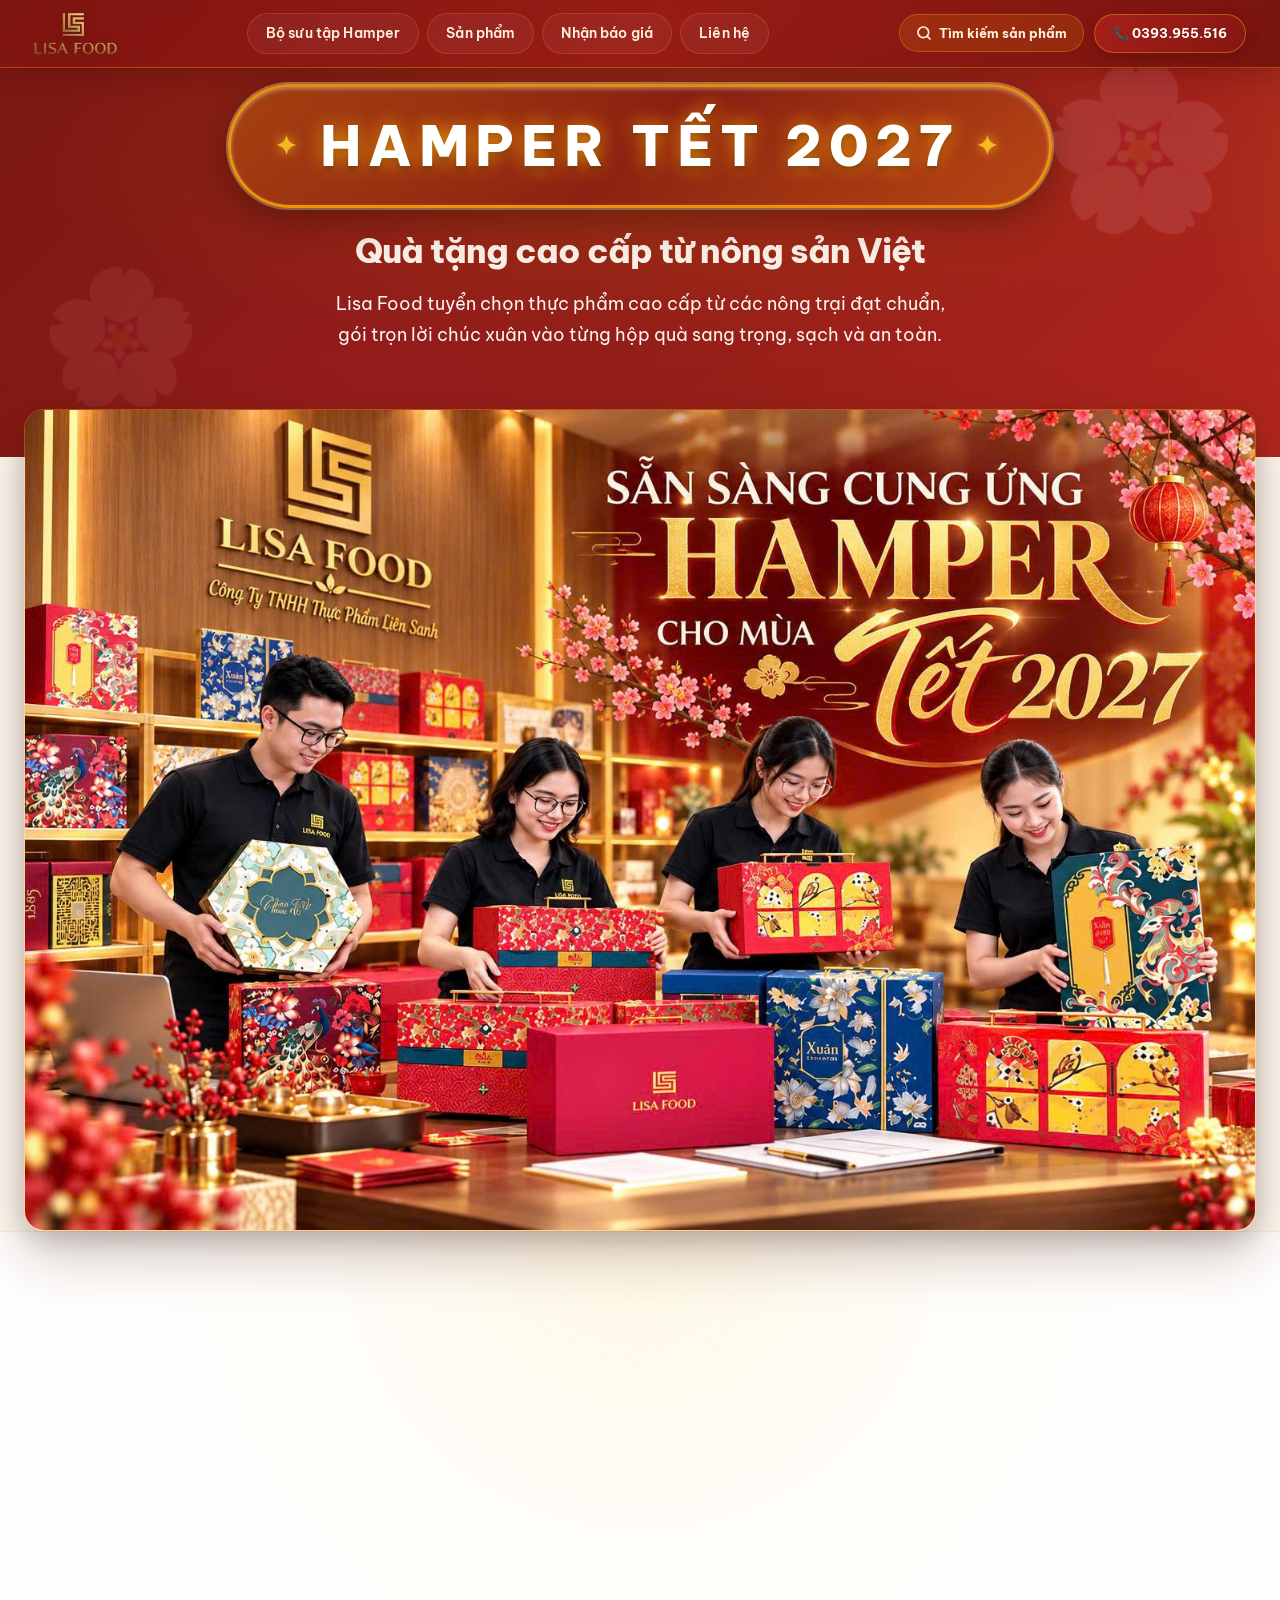
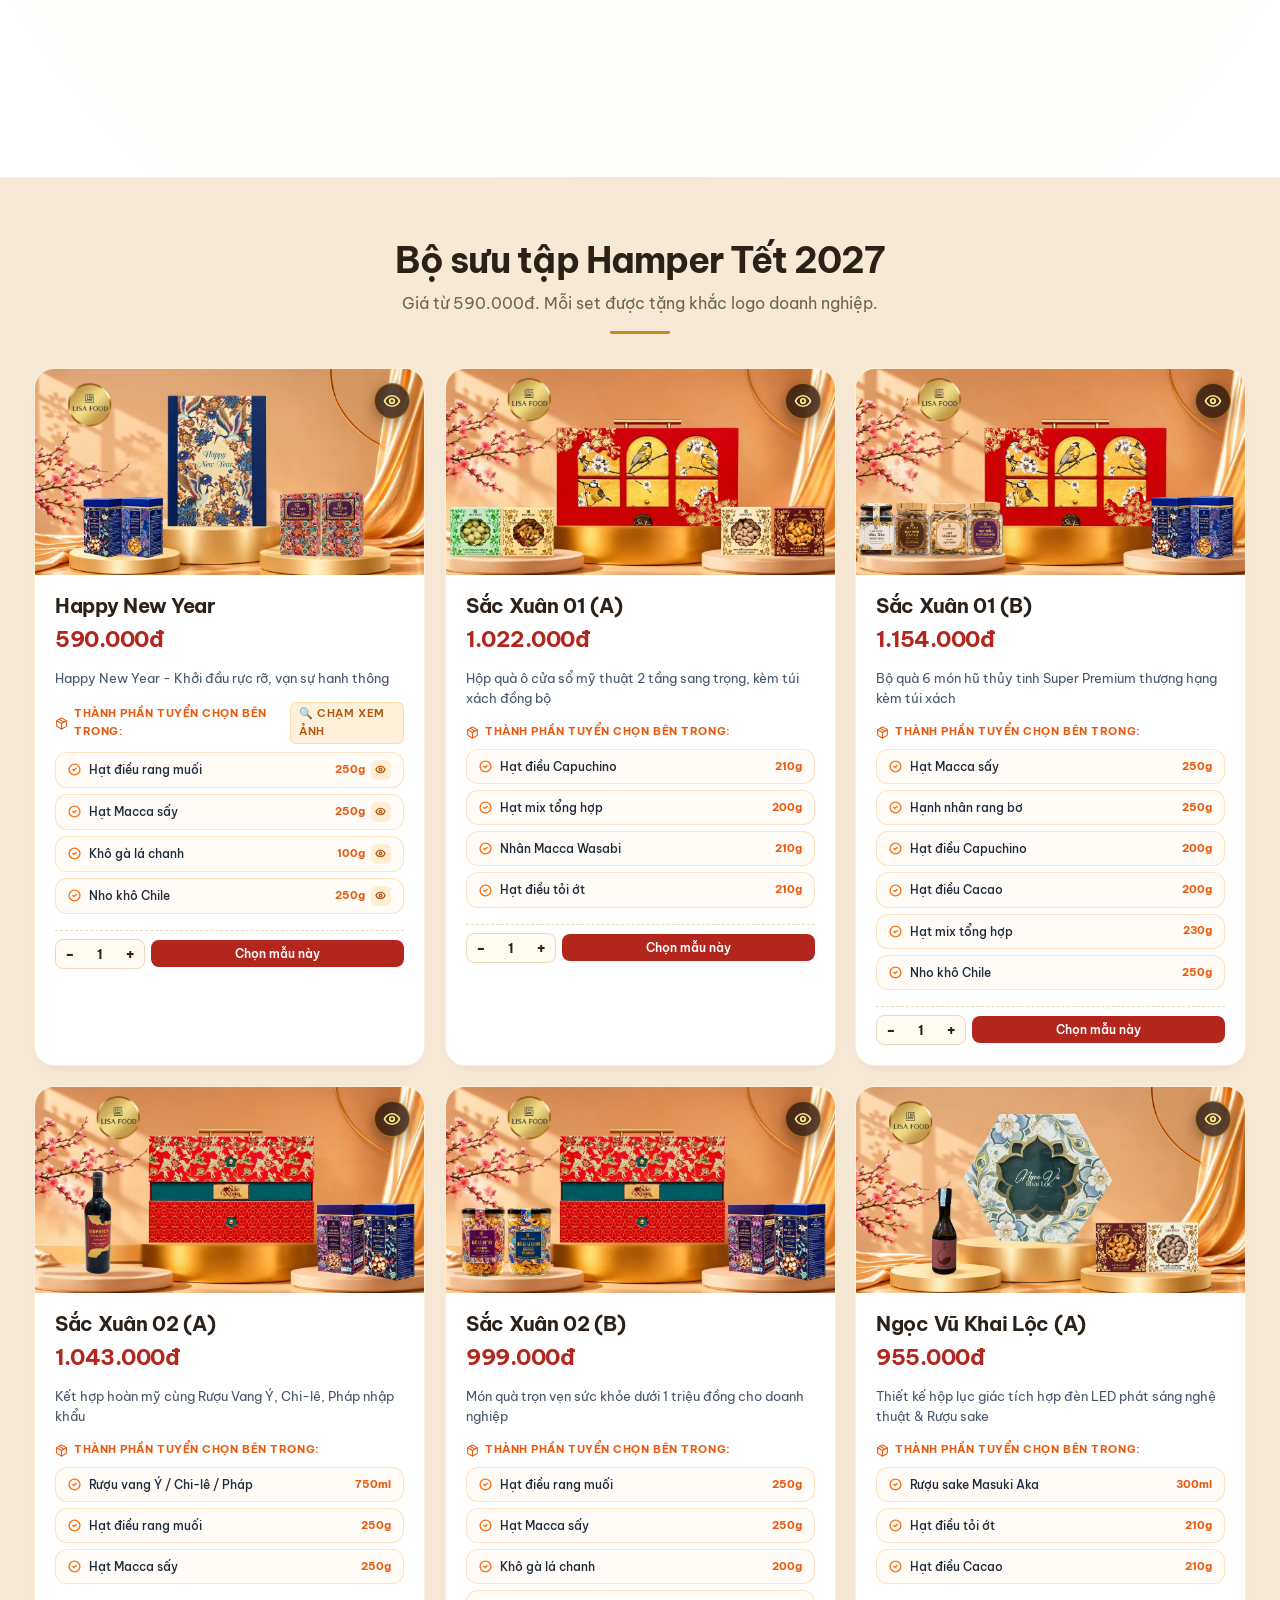
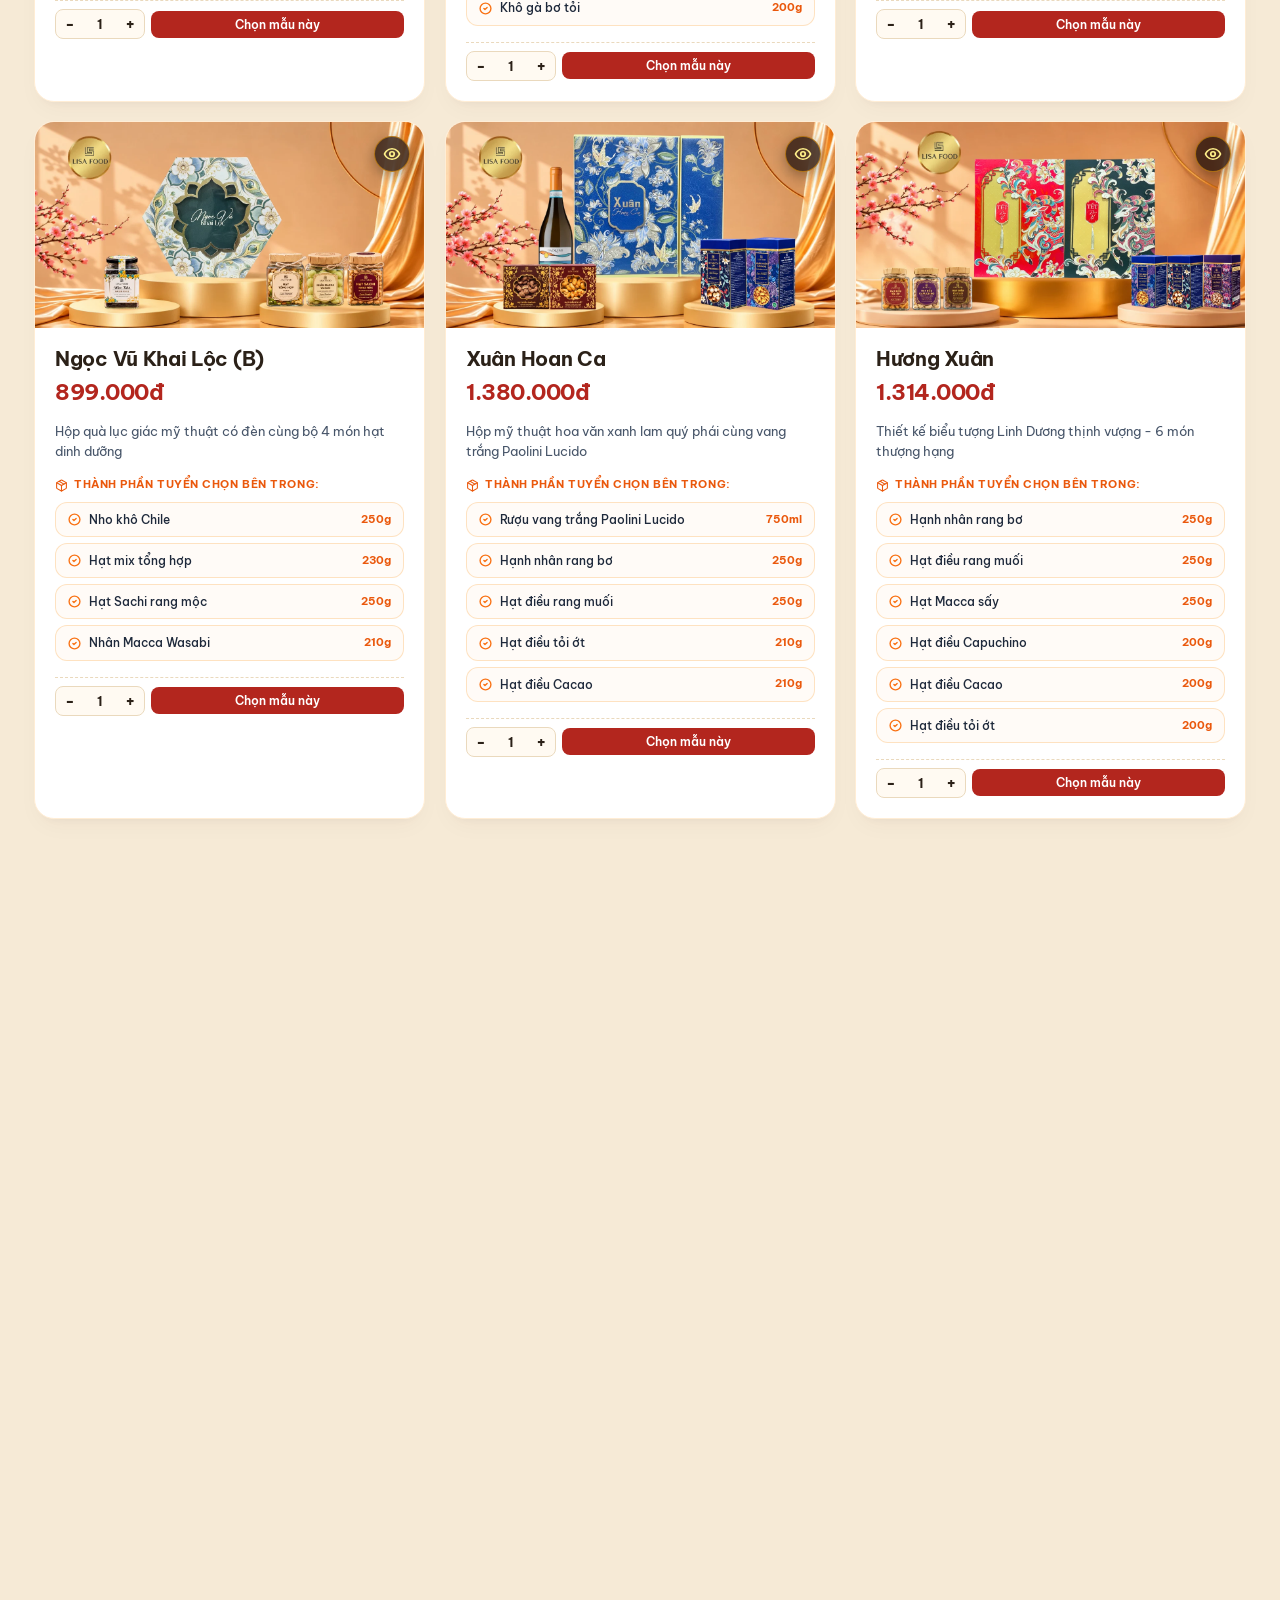
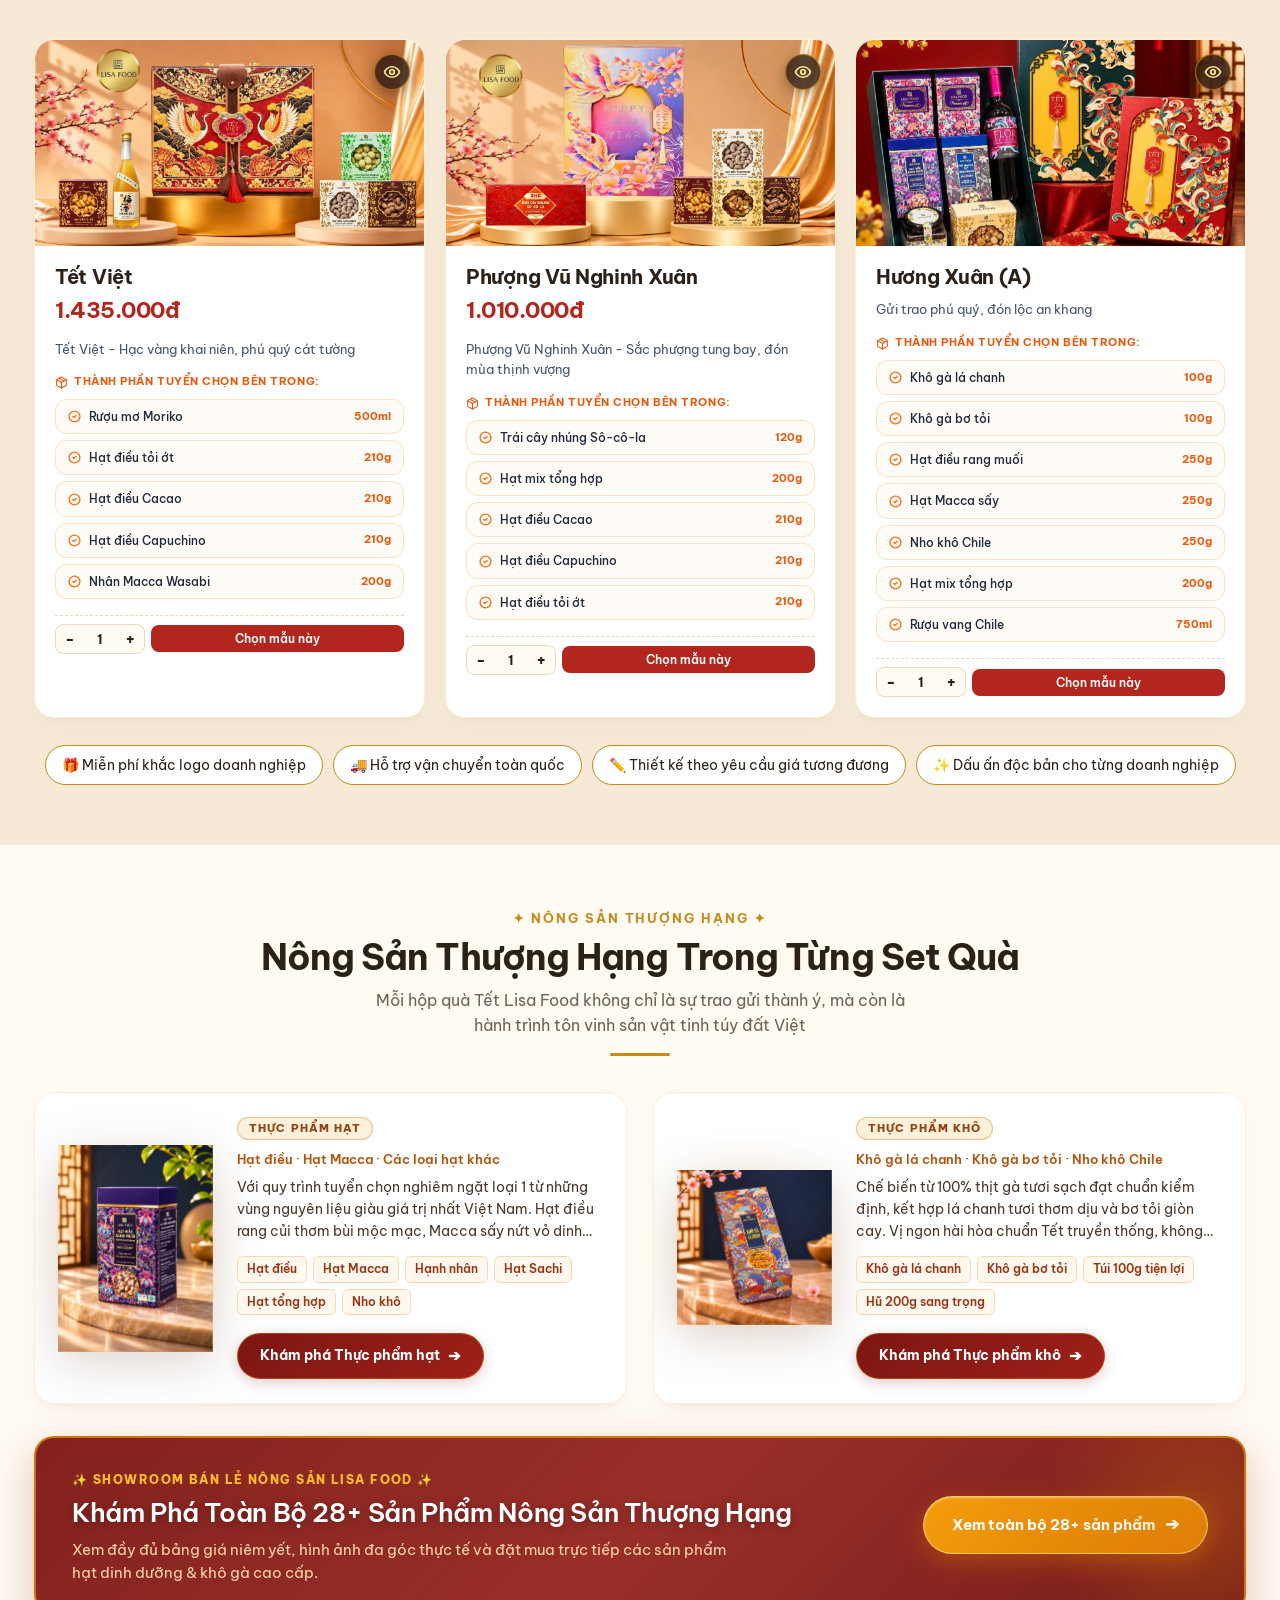
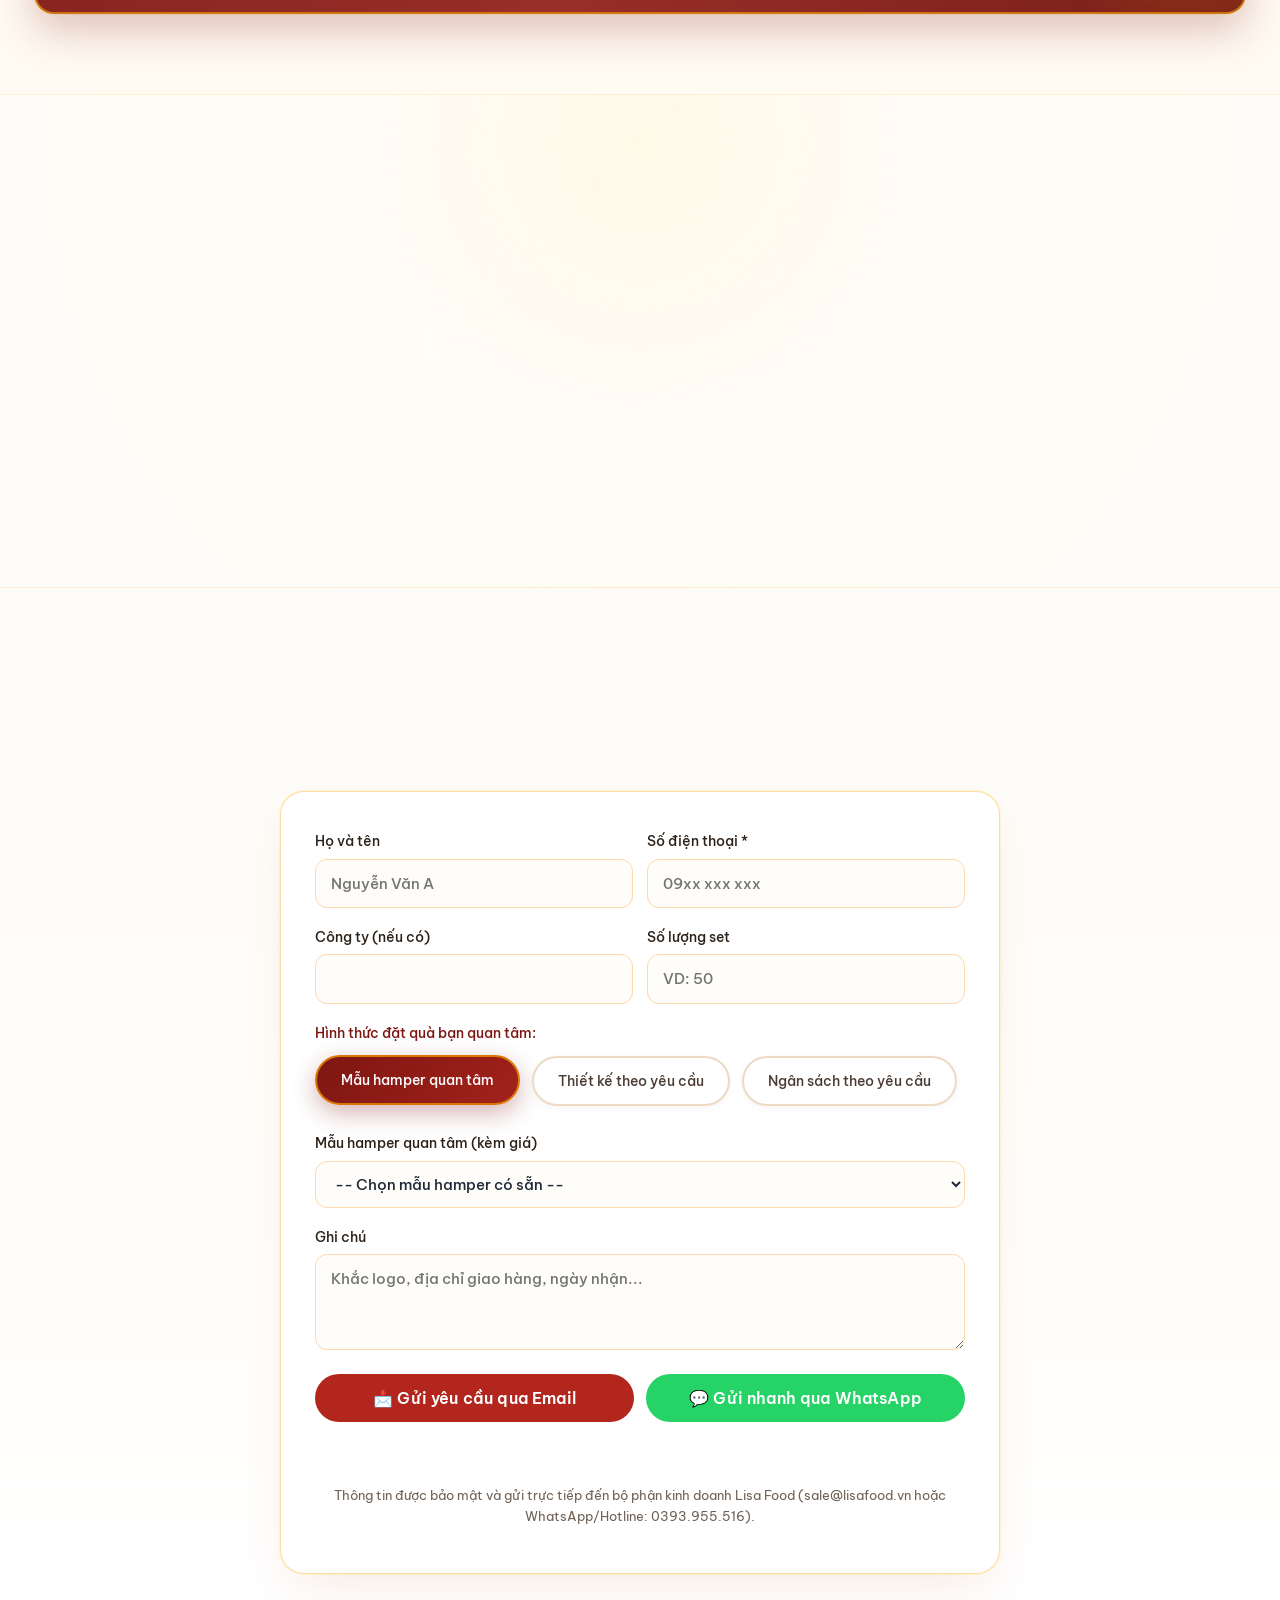
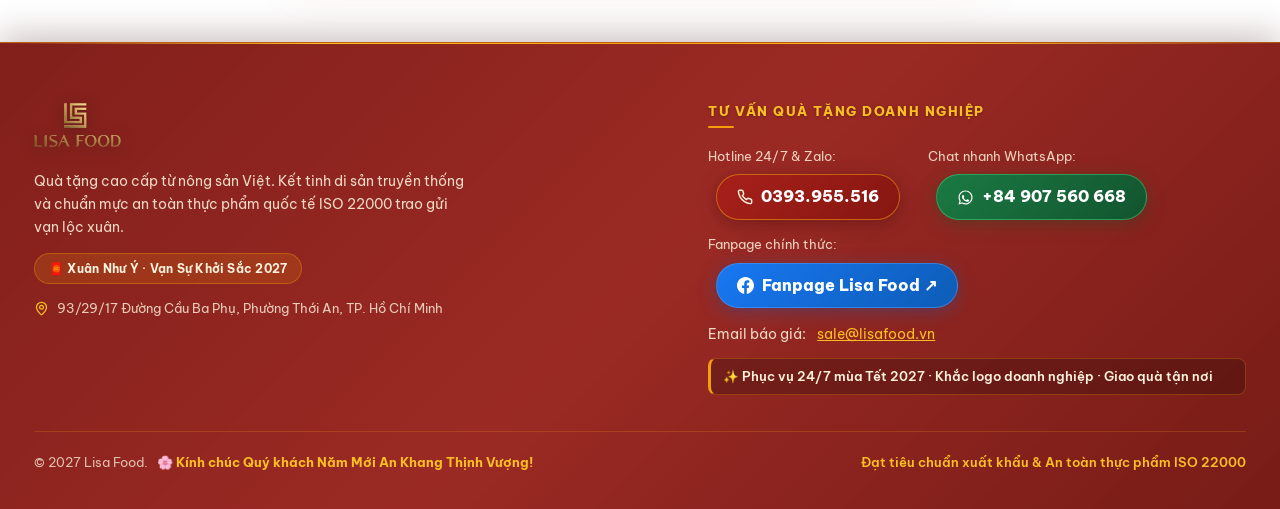
==== commit 55fa84d1: "fix(search): fix mobile panel centering, backdrop overlay, hamper tag indexing, and navigation" ====
--- a/index.html
+++ b/index.html
@@ -2921,27 +2921,47 @@
             }
         }
 
-        /* --- BẢNG TÌM KIẾM SẢN PHẨM LẺ DROPDOWN NỔI BẬT --- */
+        /* --- BACKDROP & BẢNG TÌM KIẾM SẢN PHẨM DROPDOWN --- */
+        .ln-search-backdrop {
+            display: none;
+            position: fixed;
+            inset: 0;
+            background: rgba(15, 10, 8, 0.65);
+            backdrop-filter: blur(6px);
+            -webkit-backdrop-filter: blur(6px);
+            z-index: 1450;
+            opacity: 0;
+            transition: opacity 0.25s ease;
+            pointer-events: none;
+        }
+
+        .ln-search-backdrop.open,
+        .ln-search-backdrop.active {
+            display: block !important;
+            opacity: 1 !important;
+            pointer-events: auto !important;
+        }
+
         .ln-search-panel {
             display: none;
             position: fixed;
             top: 74px;
-            left: 50%;
-            transform: translateX(-50%);
+            left: 50% !important;
+            transform: translateX(-50%) !important;
             width: calc(100% - 32px);
             max-width: 640px;
-            padding: 16px 18px 18px;
-            background: rgba(255, 255, 255, 0.98);
-            backdrop-filter: blur(28px);
-            -webkit-backdrop-filter: blur(28px);
-            border: 1px solid rgba(212, 160, 55, 0.4);
-            border-radius: 20px;
-            box-shadow: 0 24px 60px rgba(67, 20, 7, 0.18), 0 4px 16px rgba(0, 0, 0, 0.08);
+            max-height: 85vh;
+            overflow-y: auto;
+            padding: 18px 20px 20px;
+            background: #ffffff !important;
+            border: 1.5px solid rgba(212, 160, 55, 0.5) !important;
+            border-radius: 22px !important;
+            box-shadow: 0 24px 70px rgba(0, 0, 0, 0.35), 0 4px 20px rgba(180, 83, 9, 0.15) !important;
             pointer-events: auto;
             flex-direction: column;
             gap: 12px;
-            animation: dropDownAnim 0.28s cubic-bezier(0.16, 1, 0.3, 1);
             z-index: 1500;
+            box-sizing: border-box;
         }
 
         .ln-search-panel.open,
@@ -2951,9 +2971,14 @@
 
         @media (max-width: 768px) {
             .ln-search-panel {
-                top: 62px;
-                width: calc(100% - 20px);
-                padding: 14px 14px 16px;
+                top: 60px !important;
+                left: 50% !important;
+                transform: translateX(-50%) !important;
+                width: calc(100% - 24px) !important;
+                max-width: calc(100vw - 24px) !important;
+                padding: 14px !important;
+                border-radius: 18px !important;
+                max-height: 82vh !important;
             }
         }
 
@@ -3581,12 +3606,12 @@
         @keyframes panelSpringSlide {
             0% {
                 opacity: 0;
-                transform: translateY(-12px) scale(0.98);
+                transform: translateX(-50%) translateY(-12px) scale(0.98);
             }
 
             100% {
                 opacity: 1;
-                transform: translateY(0) scale(1);
+                transform: translateX(-50%) translateY(0) scale(1);
             }
         }
 
@@ -5138,7 +5163,7 @@
         <!-- Menu mở rộng trên điện thoại khi bấm icon 3 gạch -->
         <div class="ln-mobile-menu" id="mobileNavMenu">
             <a href="javascript:void(0)" class="ln-mobile-link"
-                onclick="toggleMobileNavbar(false); toggleRetailSearch(true);">
+                onclick="event.stopPropagation(); toggleMobileNavbar(false); setTimeout(function(){ toggleRetailSearch(true); }, 180);">
                 <span>🔍 Tìm kiếm sản phẩm</span>
                 <span>›</span>
             </a>
@@ -5168,6 +5193,9 @@
                 <span>›</span>
             </a>
         </div>
+
+        <!-- BACKDROP PHỦ TỐI LÀM NỔI BẬT THANH TÌM KIẾM -->
+        <div class="ln-search-backdrop" id="searchBackdrop" onclick="toggleRetailSearch(false)"></div>
 
         <!-- KHUNG TÌM KIẾM SẢN PHẨM LẺ SANG TRỌNG -->
         <div class="ln-search-panel" id="retailSearchPanel" data-lenis-prevent>
@@ -9970,7 +9998,7 @@
                     type: "hamper",
                     badge: "🎁 Hamper Tết",
                     name: name,
-                    cleanName: removeVietnameseTones(name + " " + sub + " " + price),
+                    cleanName: removeVietnameseTones("hamper tet qua tet hop qua set qua " + name + " " + sub + " " + price),
                     price: price,
                     img: imgSrc,
                     cardEl: card
@@ -10261,8 +10289,12 @@
         }
 
         function toggleRetailSearch(forceState, e) {
-            if (e) e.stopPropagation();
+            if (e) {
+                e.preventDefault();
+                e.stopPropagation();
+            }
             var panel = document.getElementById("retailSearchPanel");
+            var backdrop = document.getElementById("searchBackdrop");
             var btn = document.getElementById("navSearchBtn");
             var input = document.getElementById("retailSearchInput");
             var navbar = document.getElementById("mainNavbar");
@@ -10270,18 +10302,28 @@
 
             initRetailSearchData();
 
-            var willOpen = (typeof forceState === "boolean") ? forceState : !panel.classList.contains("open");
+            var isOpen = panel.classList.contains("open") || panel.classList.contains("active");
+            var willOpen = (typeof forceState === "boolean") ? forceState : !isOpen;
 
             if (willOpen) {
                 toggleMobileNavbar(false);
                 panel.classList.add("open");
+                panel.classList.add("active");
+                if (backdrop) {
+                    backdrop.classList.add("open");
+                    backdrop.classList.add("active");
+                }
                 if (btn) btn.classList.add("active");
                 if (navbar) navbar.classList.add("search-open");
 
-                // Render dữ liệu theo nội dung ô input hiện tại (không ép mở bàn phím ảo)
                 handleRetailSearch(input ? input.value : "");
             } else {
                 panel.classList.remove("open");
+                panel.classList.remove("active");
+                if (backdrop) {
+                    backdrop.classList.remove("open");
+                    backdrop.classList.remove("active");
+                }
                 if (btn) btn.classList.remove("active");
                 if (navbar) navbar.classList.remove("search-open");
             }
@@ -10333,7 +10375,7 @@
                         var itemEl = document.createElement("div");
                         itemEl.className = "ln-result-item";
                         itemEl.onclick = function () {
-                            selectRetailProduct(item.id, item.img);
+                            selectRetailProduct(item.id, item.img, item.type, item.name);
                         };
 
                         var badgeClass = item.type === "hamper" ? "badge-hamper" : "badge-product";
@@ -10396,7 +10438,7 @@
                 var itemEl = document.createElement("div");
                 itemEl.className = "ln-result-item";
                 itemEl.onclick = function () {
-                    selectRetailProduct(item.id, item.img);
+                    selectRetailProduct(item.id, item.img, item.type, item.name);
                 };
 
                 var regex = new RegExp("(" + escapeRegex(query.trim()) + ")", "gi");
@@ -10417,9 +10459,14 @@
             });
         }
 
-        function selectRetailProduct(cardId, imgSrc) {
+        function selectRetailProduct(cardId, imgSrc, itemType, itemName) {
             toggleRetailSearch(false);
             toggleMobileNavbar(false);
+
+            if (itemType === "product" || (!cardId.startsWith("hamper-item-") && !document.getElementById(cardId))) {
+                window.location.href = "san-pham/?q=" + encodeURIComponent(itemName || "");
+                return;
+            }
 
             var targetCard = document.getElementById(cardId);
             if (targetCard) {
@@ -10470,9 +10517,12 @@
         function scrollToRetailGrid() {
             toggleRetailSearch(false);
             toggleMobileNavbar(false);
-            var sec = document.getElementById("sanpham");
-            if (sec) {
-                sec.scrollIntoView({ behavior: "smooth", block: "start" });
+            var input = document.getElementById("retailSearchInput");
+            var q = input ? input.value.trim() : "";
+            if (q) {
+                window.location.href = "san-pham/?q=" + encodeURIComponent(q);
+            } else {
+                window.location.href = "san-pham/";
             }
         }
 
@@ -10498,8 +10548,13 @@
             document.addEventListener("click", function (e) {
                 var panel = document.getElementById("retailSearchPanel");
                 var btn = document.getElementById("navSearchBtn");
-                if (panel && panel.classList.contains("open")) {
-                    if (!panel.contains(e.target) && (!btn || !btn.contains(e.target))) {
+                var burger = document.getElementById("burgerBtn");
+                var mobileMenu = document.getElementById("mobileNavMenu");
+                if (panel && (panel.classList.contains("open") || panel.classList.contains("active"))) {
+                    if (!panel.contains(e.target) &&
+                        (!btn || !btn.contains(e.target)) &&
+                        (!mobileMenu || !mobileMenu.contains(e.target)) &&
+                        (!burger || !burger.contains(e.target))) {
                         toggleRetailSearch(false);
                     }
                 }
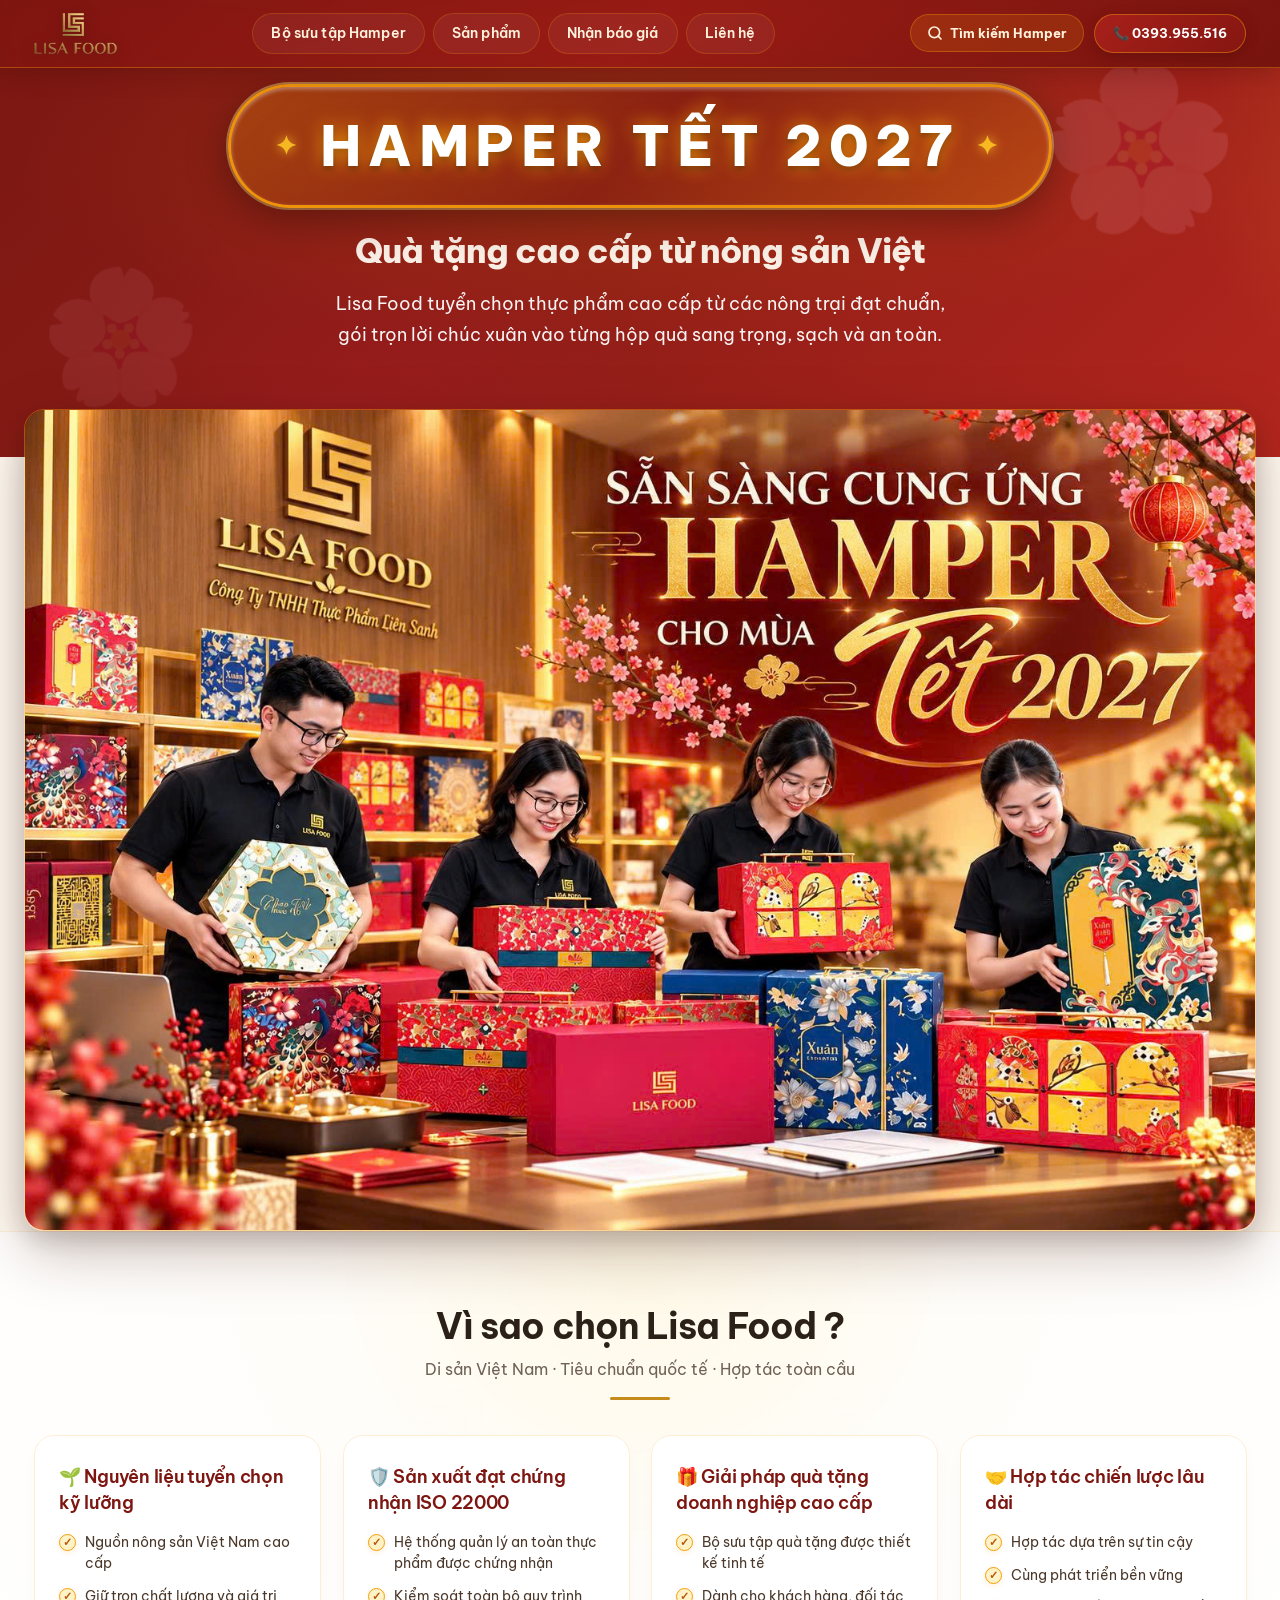
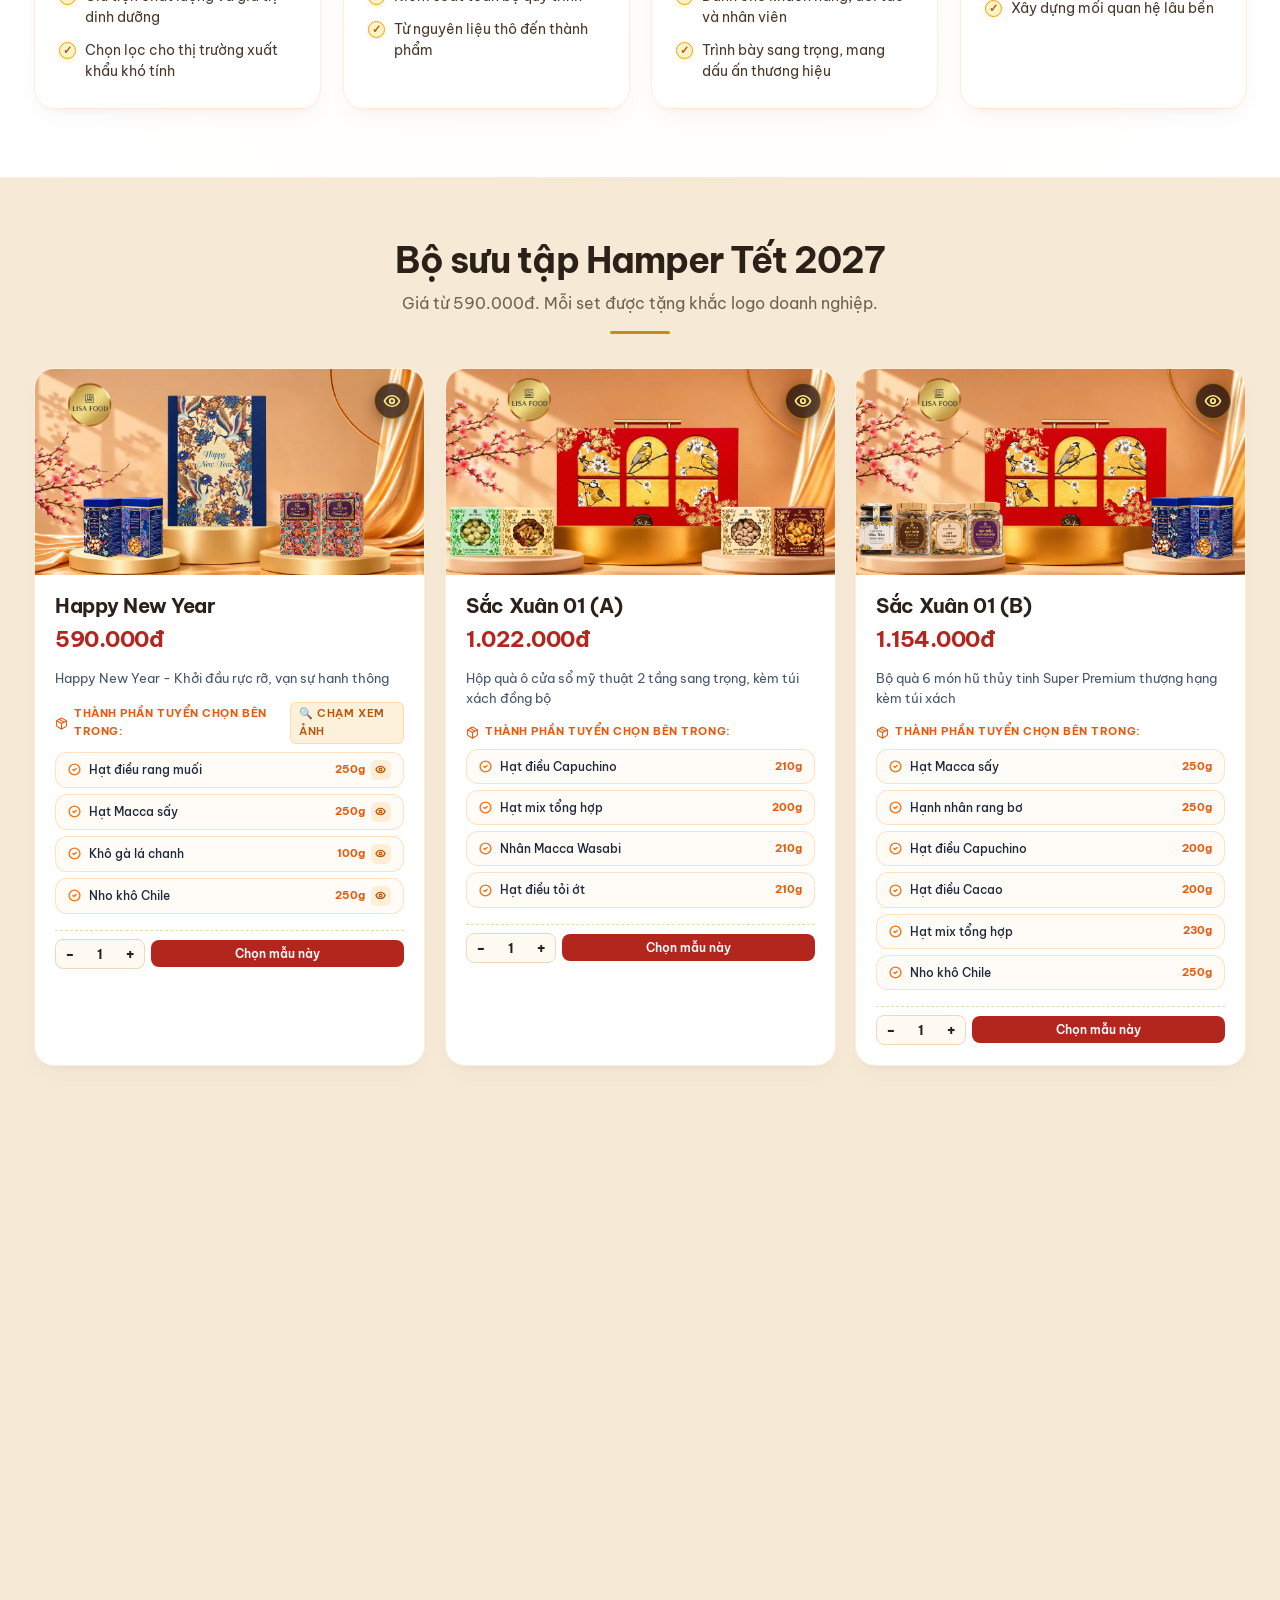
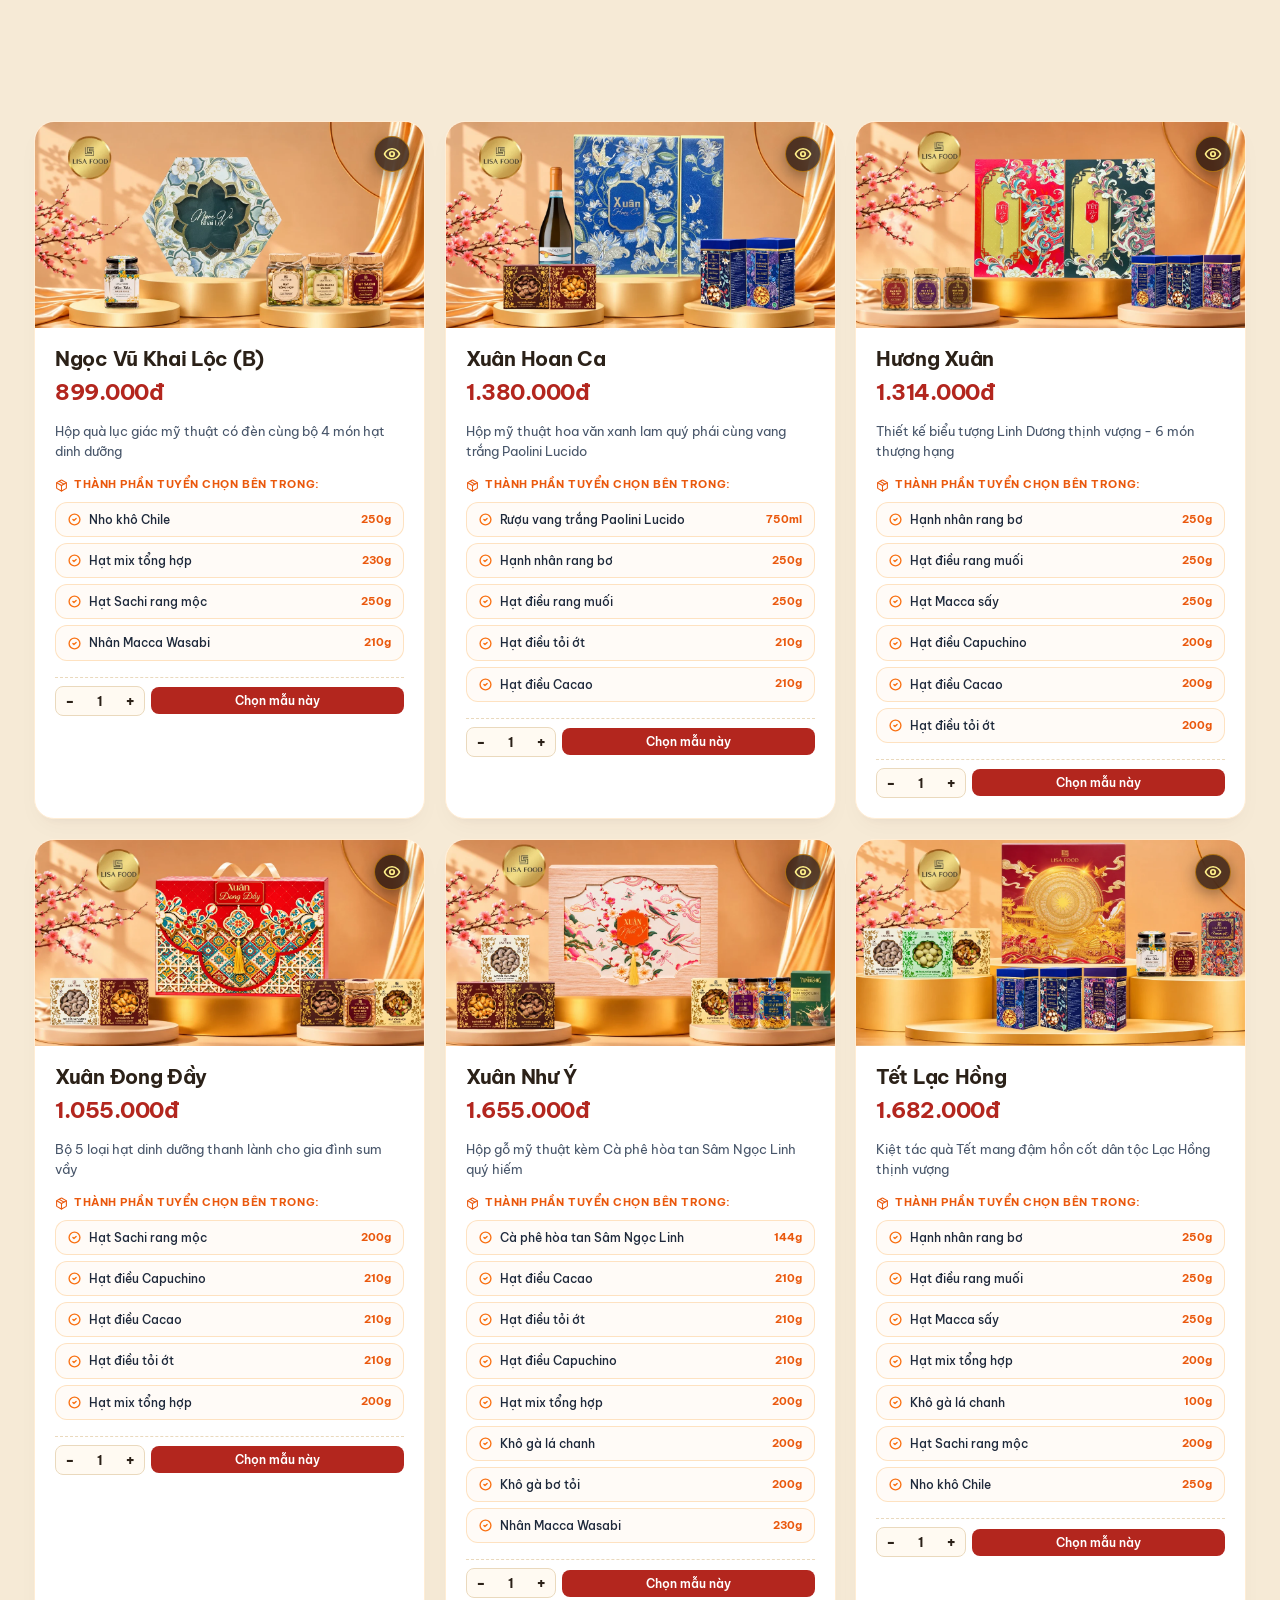
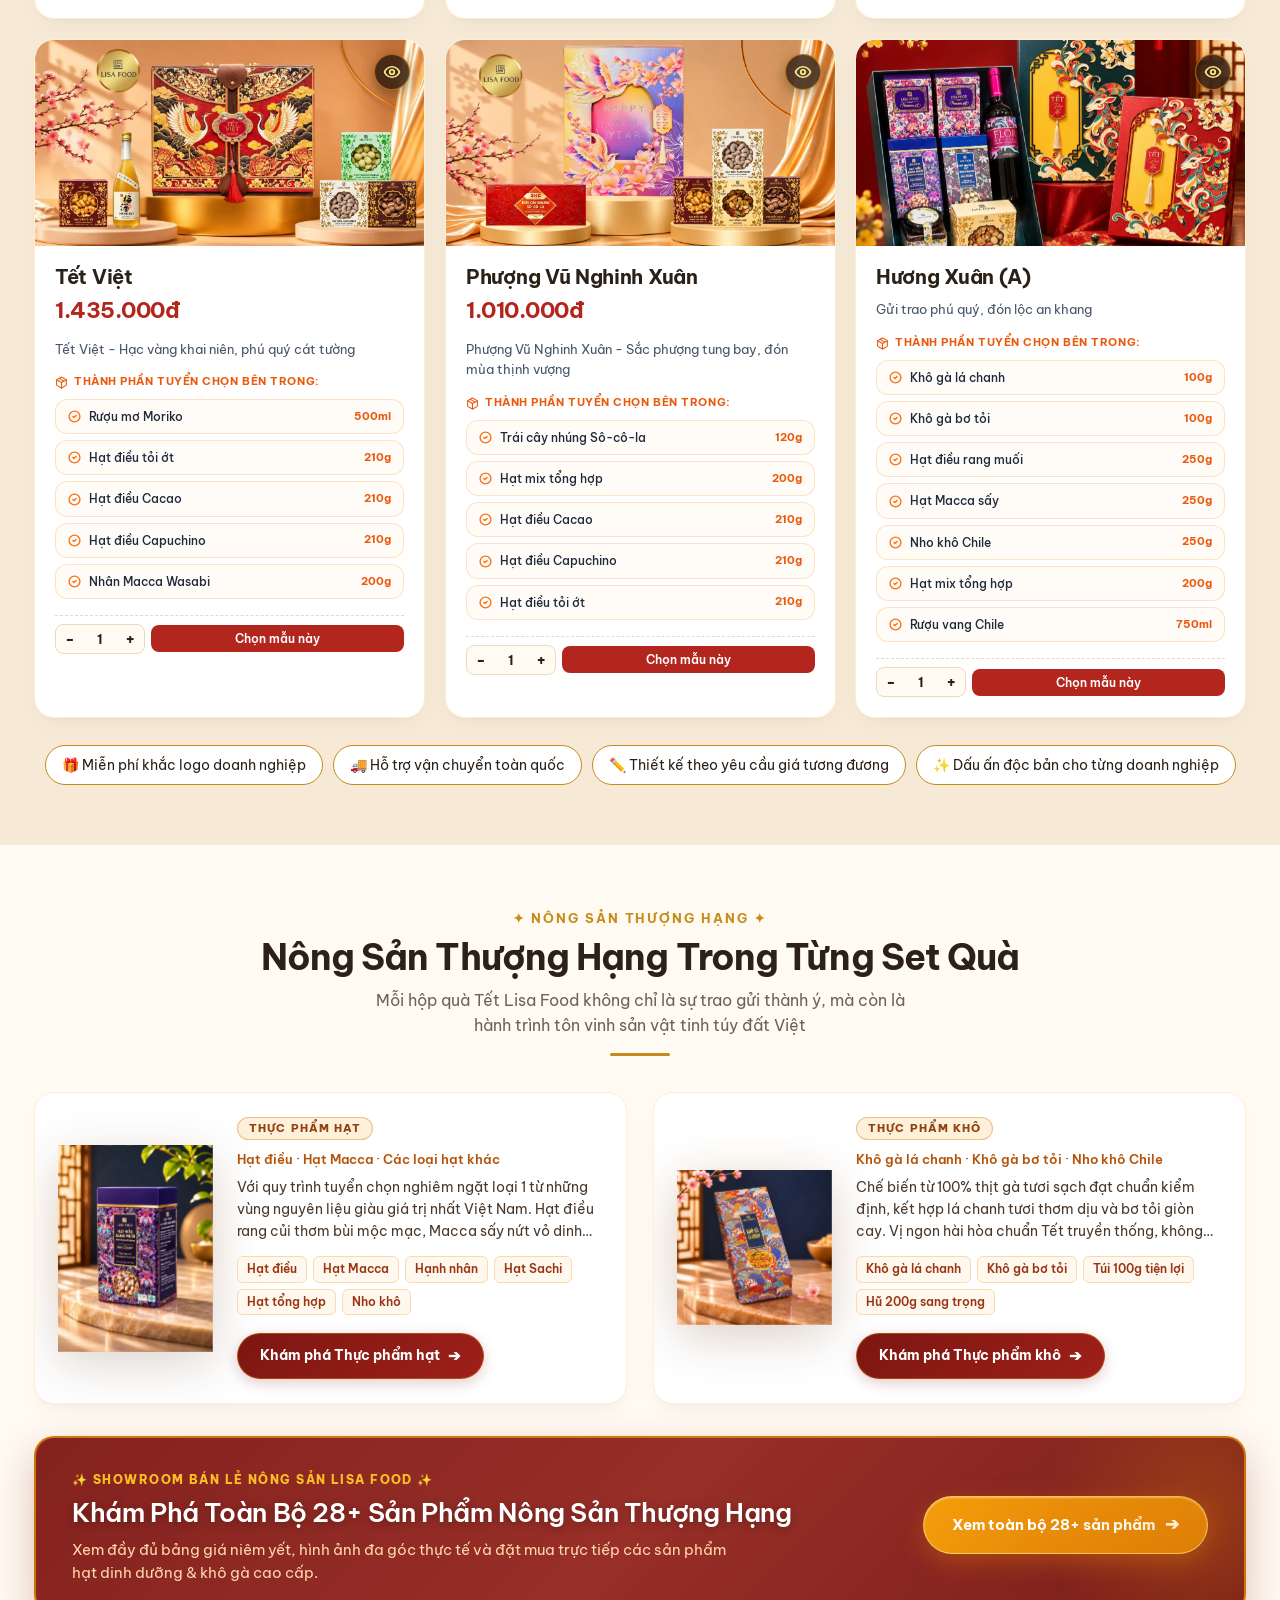
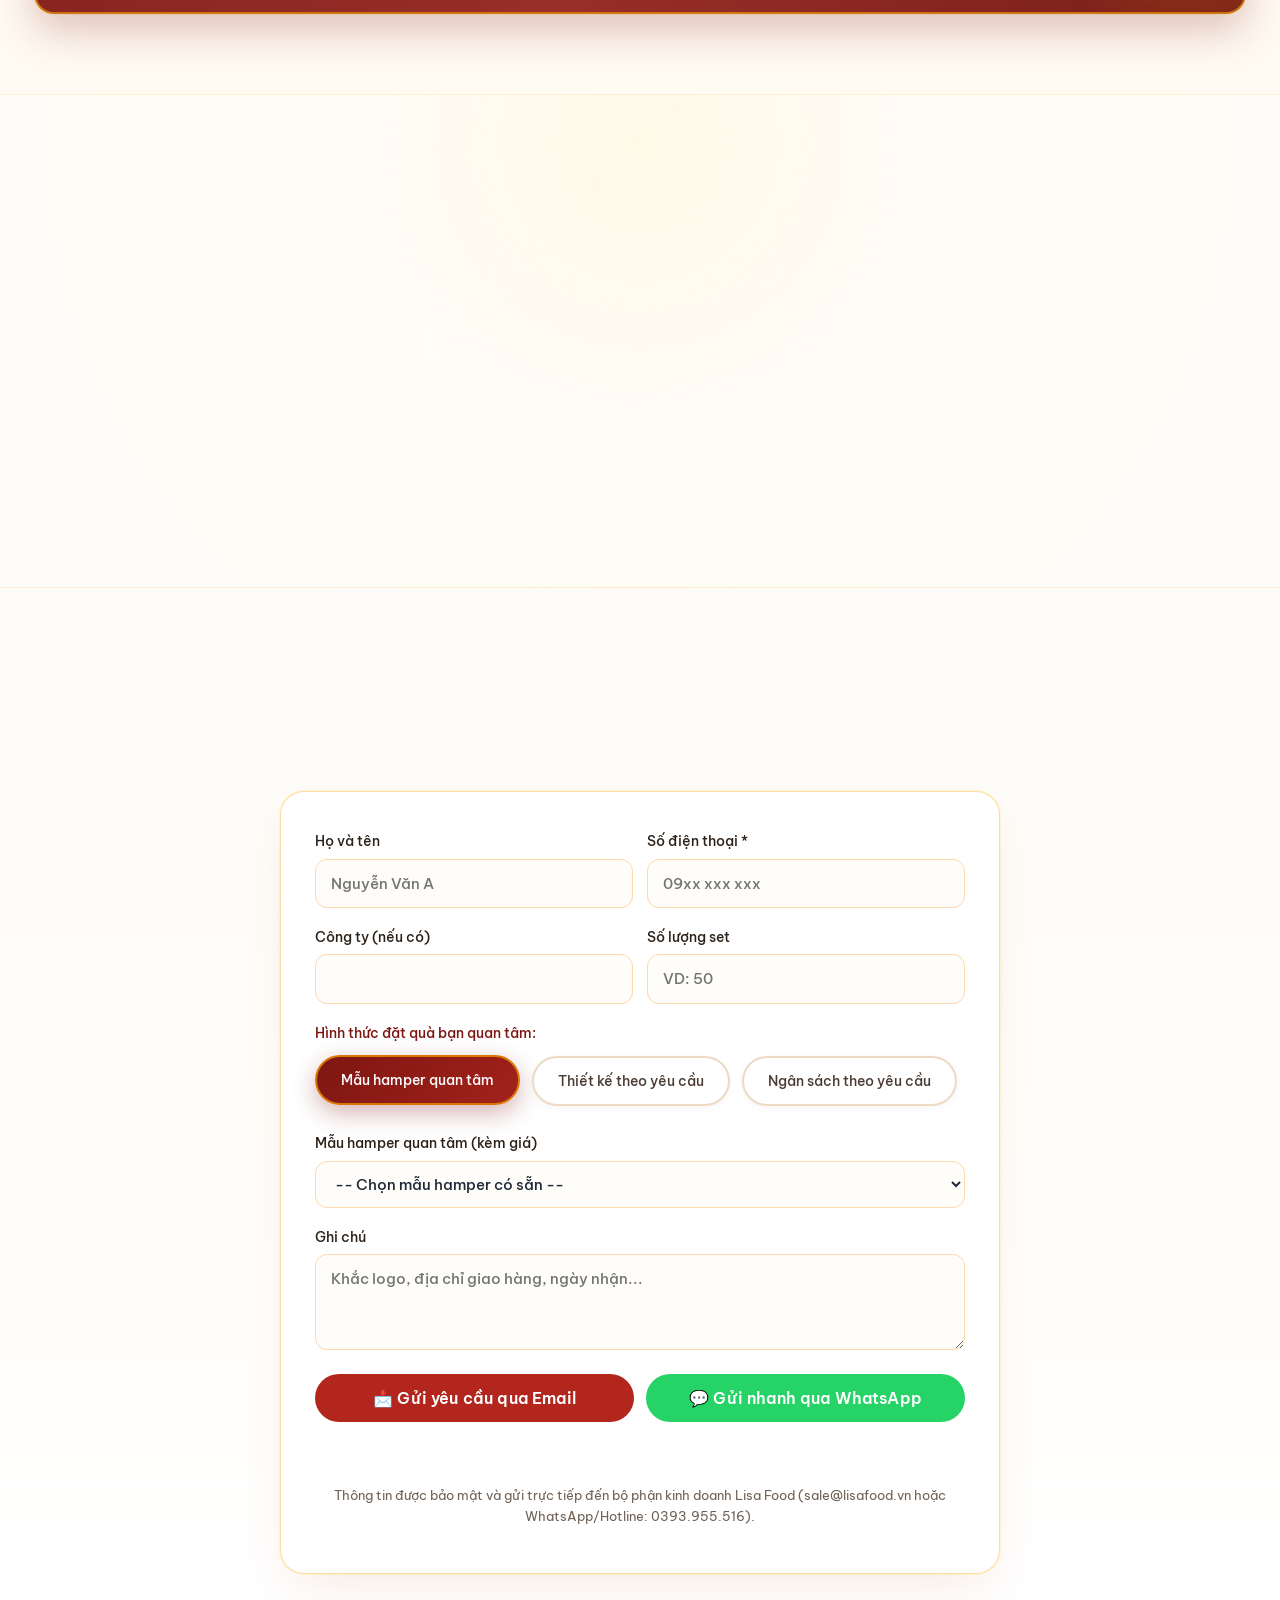
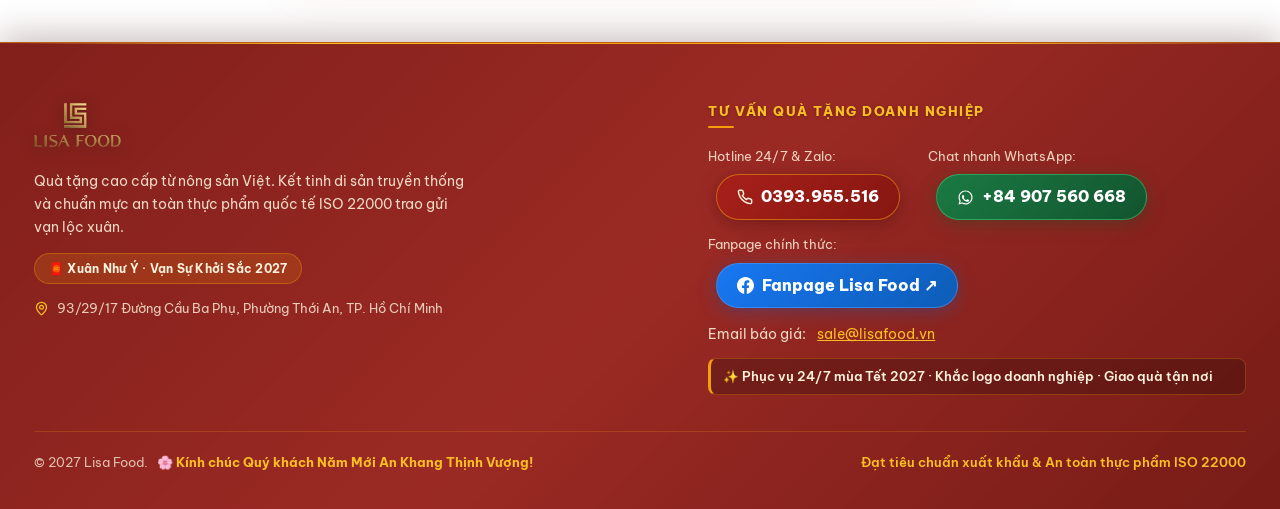
==== commit 59bcae84: "feat(search): isolate search suggestions - hamper only on homepage, products only on catalog" ====
--- a/index.html
+++ b/index.html
@@ -5150,7 +5150,7 @@
                         <circle cx="11" cy="11" r="8"></circle>
                         <line x1="21" y1="21" x2="16.65" y2="16.65"></line>
                     </svg>
-                    <span class="ln-search-text">Tìm kiếm sản phẩm</span>
+                    <span class="ln-search-text">Tìm kiếm Hamper</span>
                 </button>
                 <a href="tel:0393955516" class="ln-call-btn">
                     <span>📞 0393.955.516</span>
@@ -5223,7 +5223,7 @@
                     </svg>
                 </span>
                 <input type="text" id="retailSearchInput" class="ln-search-input"
-                    placeholder="Tìm Hamper Tết, hạt điều, macca, khô gà..." autocomplete="off">
+                    placeholder="Tìm kiếm mẫu hamper Tết (Sắc Xuân, Ngọc Vũ, Lạc Hồng...)" autocomplete="off">
                 <button type="button" class="ln-search-clear" id="retailSearchClear" onclick="clearRetailSearch()"
                     title="Xóa tìm kiếm">&times;</button>
             </div>
@@ -5231,19 +5231,14 @@
             <!-- Thẻ gợi ý tìm nhanh -->
             <div class="ln-search-tags">
                 <span class="ln-tags-label">Gợi ý tìm nhanh:</span>
-                <button type="button" class="ln-tag-btn" data-tag="Hamper Tết" onclick="applySearchTag('Hamper Tết')">🎁
-                    Hamper Tết</button>
-                <button type="button" class="ln-tag-btn" data-tag="Hạt điều" onclick="applySearchTag('Hạt điều')">Hạt
-                    điều</button>
-                <button type="button" class="ln-tag-btn" data-tag="Macca" onclick="applySearchTag('Macca')">Hạt
-                    Macca</button>
-                <button type="button" class="ln-tag-btn" data-tag="Hạnh nhân" onclick="applySearchTag('Hạnh nhân')">Hạnh
-                    nhân</button>
-                <button type="button" class="ln-tag-btn" data-tag="Khô gà" onclick="applySearchTag('Khô gà')">Khô
-                    gà</button>
-                <button type="button" class="ln-tag-btn" data-tag="Mix" onclick="applySearchTag('Mix')">Hạt mix</button>
-                <button type="button" class="ln-tag-btn" data-tag="Nho khô" onclick="applySearchTag('Nho khô')">Nho
-                    khô</button>
+                <button type="button" class="ln-tag-btn" data-tag="Hamper" onclick="applySearchTag('Hamper')">🎁 Tất cả Hamper</button>
+                <button type="button" class="ln-tag-btn" data-tag="Sắc Xuân" onclick="applySearchTag('Sắc Xuân')">Sắc Xuân</button>
+                <button type="button" class="ln-tag-btn" data-tag="Ngọc Vũ" onclick="applySearchTag('Ngọc Vũ')">Ngọc Vũ</button>
+                <button type="button" class="ln-tag-btn" data-tag="Xuân Hoan Ca" onclick="applySearchTag('Xuân Hoan Ca')">Xuân Hoan Ca</button>
+                <button type="button" class="ln-tag-btn" data-tag="Lạc Hồng" onclick="applySearchTag('Lạc Hồng')">Tết Lạc Hồng</button>
+                <button type="button" class="ln-tag-btn" data-tag="Xuân Như Ý" onclick="applySearchTag('Xuân Như Ý')">Xuân Như Ý</button>
+                <button type="button" class="ln-tag-btn" data-tag="Happy New Year" onclick="applySearchTag('Happy New Year')">Happy New Year</button>
+                <button type="button" class="ln-tag-btn" data-tag="Hương Xuân" onclick="applySearchTag('Hương Xuân')">Hương Xuân</button>
             </div>
 
             <!-- Dòng chú thích khi chưa tìm kiếm -->
@@ -9978,7 +9973,7 @@
             if (retailSearchData.length > 0) return;
             retailSearchData = [];
 
-            // 1. Chỉ mục hóa 14 Hamper Tết 2027
+            // Chỉ mục hóa 15 mẫu Hamper Tết 2027
             var hamperCards = document.querySelectorAll("#hamper .hc");
             hamperCards.forEach(function (card, idx) {
                 var imgEl = card.querySelector("img");
@@ -10004,288 +9999,6 @@
                     cardEl: card
                 });
             });
-
-            // 2. Chỉ mục hóa 28 sản phẩm Nông Sản Thượng Hạng
-            retailSearchData.push({
-                id: "prod_search_0",
-                type: "product",
-                badge: "🥜 Hạt dinh dưỡng",
-                name: "Hạt điều rang muối 250g",
-                cleanName: removeVietnameseTones("Hạt điều rang muối 250g 177.000đ"),
-                price: "177.000đ",
-                img: "images/hat-dieu-rang-muoi-250g.webp",
-                cardEl: null
-            });
-            retailSearchData.push({
-                id: "prod_search_1",
-                type: "product",
-                badge: "🥜 Hạt dinh dưỡng",
-                name: "Hạt Macca sấy 250g",
-                cleanName: removeVietnameseTones("Hạt Macca sấy 250g 172.000đ"),
-                price: "172.000đ",
-                img: "images/hat-macca-say-250g.webp",
-                cardEl: null
-            });
-            retailSearchData.push({
-                id: "prod_search_2",
-                type: "product",
-                badge: "🥜 Hạt dinh dưỡng",
-                name: "Hạnh nhân rang bơ 250g",
-                cleanName: removeVietnameseTones("Hạnh nhân rang bơ 250g 160.000đ"),
-                price: "160.000đ",
-                img: "images/hanh-nhan-rang-bo-250g.webp",
-                cardEl: null
-            });
-            retailSearchData.push({
-                id: "prod_search_3",
-                type: "product",
-                badge: "🥜 Hạt dinh dưỡng",
-                name: "Hạt điều rang mộc bóc vỏ 250g",
-                cleanName: removeVietnameseTones("Hạt điều rang mộc bóc vỏ 250g 196.000đ"),
-                price: "196.000đ",
-                img: "images/hat-dieu-rang-moc-boc-vo-250g.webp",
-                cardEl: null
-            });
-            retailSearchData.push({
-                id: "prod_search_4",
-                type: "product",
-                badge: "🥜 Hạt dinh dưỡng",
-                name: "Hạt điều rang mộc vỏ lụa 250g",
-                cleanName: removeVietnameseTones("Hạt điều rang mộc vỏ lụa 250g 186.000đ"),
-                price: "186.000đ",
-                img: "images/hat-dieu-rang-moc-vo-lua-250g.webp",
-                cardEl: null
-            });
-            retailSearchData.push({
-                id: "prod_search_5",
-                type: "product",
-                badge: "🥜 Hạt dinh dưỡng",
-                name: "Hạt điều rang muối hộp gỗ 500g",
-                cleanName: removeVietnameseTones("Hạt điều rang muối hộp gỗ 500g 428.000đ"),
-                price: "428.000đ",
-                img: "images/hat-dieu-rang-muoi-hop-go-500g.webp",
-                cardEl: null
-            });
-            retailSearchData.push({
-                id: "prod_search_6",
-                type: "product",
-                badge: "🥜 Hạt dinh dưỡng",
-                name: "Hạt điều rang muối vỏ lụa 210g",
-                cleanName: removeVietnameseTones("Hạt điều rang muối vỏ lụa 210g 144.000đ"),
-                price: "144.000đ",
-                img: "images/hat-dieu-rang-muoi-vo-lua-210g.webp",
-                cardEl: null
-            });
-            retailSearchData.push({
-                id: "prod_search_7",
-                type: "product",
-                badge: "🥜 Hạt dinh dưỡng",
-                name: "Hạt điều rang muối bóc vỏ 210g",
-                cleanName: removeVietnameseTones("Hạt điều rang muối bóc vỏ 210g 155.000đ"),
-                price: "155.000đ",
-                img: "images/hat-dieu-rang-muoi-boc-vo-210g.webp",
-                cardEl: null
-            });
-            retailSearchData.push({
-                id: "prod_search_8",
-                type: "product",
-                badge: "🥜 Hạt dinh dưỡng",
-                name: "Hạt mix tổng hợp 210g",
-                cleanName: removeVietnameseTones("Hạt mix tổng hợp 210g 137.000đ"),
-                price: "137.000đ",
-                img: "images/hat-mix-tong-hop-210g.webp",
-                cardEl: null
-            });
-            retailSearchData.push({
-                id: "prod_search_9",
-                type: "product",
-                badge: "🥜 Hạt dinh dưỡng",
-                name: "Hạt điều capuchino 210g",
-                cleanName: removeVietnameseTones("Hạt điều capuchino 210g 162.000đ"),
-                price: "162.000đ",
-                img: "images/hat-dieu-capuchino-210g.webp",
-                cardEl: null
-            });
-            retailSearchData.push({
-                id: "prod_search_10",
-                type: "product",
-                badge: "🥜 Hạt dinh dưỡng",
-                name: "Hạt điều tỏi ớt 210g",
-                cleanName: removeVietnameseTones("Hạt điều tỏi ớt 210g 157.000đ"),
-                price: "157.000đ",
-                img: "images/hat-dieu-toi-ot-210g.webp",
-                cardEl: null
-            });
-            retailSearchData.push({
-                id: "prod_search_11",
-                type: "product",
-                badge: "🥜 Hạt dinh dưỡng",
-                name: "Hạt điều cacao 210g",
-                cleanName: removeVietnameseTones("Hạt điều cacao 210g 160.000đ"),
-                price: "160.000đ",
-                img: "images/hat-dieu-cacao-210g.webp",
-                cardEl: null
-            });
-            retailSearchData.push({
-                id: "prod_search_12",
-                type: "product",
-                badge: "🥜 Hạt dinh dưỡng",
-                name: "Nhân macca wasabi",
-                cleanName: removeVietnameseTones("Nhân macca wasabi 224.000đ"),
-                price: "224.000đ",
-                img: "images/nhan-macca-wasabi.webp",
-                cardEl: null
-            });
-            retailSearchData.push({
-                id: "prod_search_13",
-                type: "product",
-                badge: "🥜 Hạt dinh dưỡng",
-                name: "Hạt điều tỏi ớt 200g",
-                cleanName: removeVietnameseTones("Hạt điều tỏi ớt 200g 160.000đ"),
-                price: "160.000đ",
-                img: "images/hat-dieu-toi-ot-200g.webp",
-                cardEl: null
-            });
-            retailSearchData.push({
-                id: "prod_search_14",
-                type: "product",
-                badge: "🥜 Hạt dinh dưỡng",
-                name: "Hạt điều capuchino 200g",
-                cleanName: removeVietnameseTones("Hạt điều capuchino 200g 163.000đ"),
-                price: "163.000đ",
-                img: "images/hat-dieu-capuchino-200g.webp",
-                cardEl: null
-            });
-            retailSearchData.push({
-                id: "prod_search_15",
-                type: "product",
-                badge: "🥜 Hạt dinh dưỡng",
-                name: "Hạt điều cacao 200g",
-                cleanName: removeVietnameseTones("Hạt điều cacao 200g 163.000đ"),
-                price: "163.000đ",
-                img: "images/hat-dieu-cacao-200g.webp",
-                cardEl: null
-            });
-            retailSearchData.push({
-                id: "prod_search_16",
-                type: "product",
-                badge: "🥜 Hạt dinh dưỡng",
-                name: "Hạt sachi rang mộc 250g",
-                cleanName: removeVietnameseTones("Hạt sachi rang mộc 250g 145.000đ"),
-                price: "145.000đ",
-                img: "images/hat-sachi-rang-moc-250g.webp",
-                cardEl: null
-            });
-            retailSearchData.push({
-                id: "prod_search_17",
-                type: "product",
-                badge: "🥜 Hạt dinh dưỡng",
-                name: "Nho khô 250g",
-                cleanName: removeVietnameseTones("Nho khô 250g 110.000đ"),
-                price: "110.000đ",
-                img: "images/nho-kho-250g.webp",
-                cardEl: null
-            });
-            retailSearchData.push({
-                id: "prod_search_18",
-                type: "product",
-                badge: "🥜 Hạt dinh dưỡng",
-                name: "Hạt sachi rang mộc 100g",
-                cleanName: removeVietnameseTones("Hạt sachi rang mộc 100g 68.000đ"),
-                price: "68.000đ",
-                img: "images/hat-sachi-rang-moc-100g.webp",
-                cardEl: null
-            });
-            retailSearchData.push({
-                id: "prod_search_19",
-                type: "product",
-                badge: "🥜 Hạt dinh dưỡng",
-                name: "Hạt điều rang muối vỏ lụa 100g",
-                cleanName: removeVietnameseTones("Hạt điều rang muối vỏ lụa 100g 68.000đ"),
-                price: "68.000đ",
-                img: "images/hat-dieu-rang-muoi-vo-lua-100g.webp",
-                cardEl: null
-            });
-            retailSearchData.push({
-                id: "prod_search_20",
-                type: "product",
-                badge: "🥜 Hạt dinh dưỡng",
-                name: "Hạt điều rang muối bóc vỏ 205g",
-                cleanName: removeVietnameseTones("Hạt điều rang muối bóc vỏ 205g 170.000đ"),
-                price: "170.000đ",
-                img: "images/hat-dieu-rang-muoi-boc-vo-205g.webp",
-                cardEl: null
-            });
-            retailSearchData.push({
-                id: "prod_search_21",
-                type: "product",
-                badge: "🥜 Hạt dinh dưỡng",
-                name: "Hạt điều rang muối vỏ lụa 205g",
-                cleanName: removeVietnameseTones("Hạt điều rang muối vỏ lụa 205g 145.000đ"),
-                price: "145.000đ",
-                img: "images/hat-dieu-rang-muoi-vo-lua-205g.webp",
-                cardEl: null
-            });
-            retailSearchData.push({
-                id: "prod_search_22",
-                type: "product",
-                badge: "🥜 Hạt dinh dưỡng",
-                name: "Hạt điều rang muối vỏ lụa 400g",
-                cleanName: removeVietnameseTones("Hạt điều rang muối vỏ lụa 400g 297.000đ"),
-                price: "297.000đ",
-                img: "images/hat-dieu-rang-muoi-vo-lua-400g.webp",
-                cardEl: null
-            });
-            retailSearchData.push({
-                id: "prod_search_23",
-                type: "product",
-                badge: "🥜 Hạt dinh dưỡng",
-                name: "Hạt điều rang muối bóc vỏ 400g",
-                cleanName: removeVietnameseTones("Hạt điều rang muối bóc vỏ 400g 342.000đ"),
-                price: "342.000đ",
-                img: "images/hat-dieu-rang-muoi-boc-vo-400g.webp",
-                cardEl: null
-            });
-            retailSearchData.push({
-                id: "prod_search_24",
-                type: "product",
-                badge: "🥜 Khô gà",
-                name: "Khô gà bơ tỏi 200g",
-                cleanName: removeVietnameseTones("Khô gà bơ tỏi 200g 160.000đ"),
-                price: "160.000đ",
-                img: "images/kho-ga-bo-toi-200g.webp",
-                cardEl: null
-            });
-            retailSearchData.push({
-                id: "prod_search_25",
-                type: "product",
-                badge: "🥜 Khô gà",
-                name: "Khô gà lá chanh 200g",
-                cleanName: removeVietnameseTones("Khô gà lá chanh 200g 151.000đ"),
-                price: "151.000đ",
-                img: "images/kho-ga-la-chanh-200g.webp",
-                cardEl: null
-            });
-            retailSearchData.push({
-                id: "prod_search_26",
-                type: "product",
-                badge: "🥜 Khô gà",
-                name: "Khô gà bơ tỏi 100g",
-                cleanName: removeVietnameseTones("Khô gà bơ tỏi 100g 56.000đ"),
-                price: "56.000đ",
-                img: "images/kho-ga-bo-toi-100g.webp",
-                cardEl: null
-            });
-            retailSearchData.push({
-                id: "prod_search_27",
-                type: "product",
-                badge: "🥜 Khô gà",
-                name: "Khô gà lá chanh 100g",
-                cleanName: removeVietnameseTones("Khô gà lá chanh 100g 52.000đ"),
-                price: "52.000đ",
-                img: "images/kho-ga-la-chanh-100g.webp",
-                cardEl: null
-            });
         }
 
         function toggleRetailSearch(forceState, e) {
@@ -10342,9 +10055,6 @@
             var metaEl = document.getElementById("retailSearchMeta");
             var countEl = document.getElementById("retailSearchCount");
             var hintEl = document.getElementById("retailSearchHint");
-            var banner = document.getElementById("retailFilterBanner");
-            var bannerText = document.getElementById("retailFilterBannerText");
-            var emptyGrid = document.getElementById("retailGridEmpty");
 
             // Cập nhật trạng thái active cho các nút gợi ý tìm nhanh
             var tagBtns = document.querySelectorAll(".ln-tag-btn");
@@ -10357,17 +10067,15 @@
                 }
             });
 
-            // KHI CHƯA NHẬP TỪ KHÓA: Hiển thị ngay tất cả các mẫu quà & sản phẩm, không bắt khách hàng phải gõ
+            // KHI CHƯA NHẬP TỪ KHÓA: Hiển thị ngay tất cả các mẫu Hamper Tết để khách hàng chọn ngay
             if (!query.trim()) {
                 if (hintEl) hintEl.style.display = "none";
                 if (metaEl) metaEl.style.display = "flex";
-                if (countEl) countEl.textContent = "Tất cả các mẫu quà & sản phẩm nổi bật (Chạm để xem nhanh):";
+                if (countEl) countEl.textContent = "Tất cả " + retailSearchData.length + " mẫu Hamper Tết 2027 (Chạm để xem nhanh):";
 
                 retailSearchData.forEach(function (item) {
                     if (item.cardEl) item.cardEl.style.display = "";
                 });
-                if (banner) banner.style.display = "none";
-                if (emptyGrid) emptyGrid.style.display = "none";
 
                 if (resultsWrap) {
                     resultsWrap.innerHTML = "";
@@ -10378,12 +10086,11 @@
                             selectRetailProduct(item.id, item.img, item.type, item.name);
                         };
 
-                        var badgeClass = item.type === "hamper" ? "badge-hamper" : "badge-product";
                         itemEl.innerHTML =
                             '<div class="ln-result-left">' +
                             '  <img class="ln-result-thumb" src="' + item.img + '" alt="' + escapeHtml(item.name) + '">' +
                             '  <div class="ln-result-info">' +
-                            '    <div class="ln-result-name">' + escapeHtml(item.name) + ' <span class="ln-result-badge ' + badgeClass + '">' + item.badge + '</span></div>' +
+                            '    <div class="ln-result-name">' + escapeHtml(item.name) + ' <span class="ln-result-badge badge-hamper">' + item.badge + '</span></div>' +
                             '    <div class="ln-result-price">' + item.price + '</div>' +
                             '  </div>' +
                             '</div>' +
@@ -10406,31 +10113,21 @@
                 });
                 if (isMatch) matched.push(item);
 
-                // Lọc kệ sản phẩm lẻ nếu người dùng đang xem ở kệ sản phẩm
-                if (item.type === "product" && item.cardEl) {
-                    item.cardEl.style.display = isMatch ? "flex" : "none";
+                // Lọc hiển thị trực tiếp trên bộ sưu tập Hamper
+                if (item.cardEl) {
+                    item.cardEl.style.display = isMatch ? "" : "none";
                 }
             });
 
-            if (banner && bannerText) {
-                banner.style.display = "block";
-                bannerText.innerHTML = "🔍 Đang lọc theo từ khóa: <b>\"" + escapeHtml(query.trim()) + "\"</b> (" + matched.length + " kết quả)";
-            }
-
-            if (emptyGrid) {
-                var prodMatches = matched.filter(function (it) { return it.type === "product"; });
-                emptyGrid.style.display = (prodMatches.length === 0) ? "block" : "none";
-            }
-
             if (countEl) {
-                countEl.textContent = "Tìm thấy " + matched.length + " mục phù hợp";
+                countEl.textContent = "Tìm thấy " + matched.length + " bộ quà Hamper Tết phù hợp";
             }
 
             if (!resultsWrap) return;
             resultsWrap.innerHTML = "";
 
             if (matched.length === 0) {
-                resultsWrap.innerHTML = '<div class="ln-search-empty" style="text-align:center;padding:18px;color:#94a3b8;font-size:13px;">Không tìm thấy quà Tết hay sản phẩm nào khớp với <b>\"' + escapeHtml(query) + '\"</b></div>';
+                resultsWrap.innerHTML = '<div class="ln-search-empty" style="text-align:center;padding:18px;color:#94a3b8;font-size:13px;">Không tìm thấy mẫu Hamper Tết nào khớp với <b>\"' + escapeHtml(query) + '\"</b></div>';
                 return;
             }
 
@@ -10441,19 +10138,15 @@
                     selectRetailProduct(item.id, item.img, item.type, item.name);
                 };
 
-                var regex = new RegExp("(" + escapeRegex(query.trim()) + ")", "gi");
-                var highlightedName = escapeHtml(item.name).replace(regex, "<mark>$1</mark>");
-                var badgeClass = item.type === "hamper" ? "badge-hamper" : "badge-product";
-
                 itemEl.innerHTML =
                     '<div class="ln-result-left">' +
                     '  <img class="ln-result-thumb" src="' + item.img + '" alt="' + escapeHtml(item.name) + '">' +
                     '  <div class="ln-result-info">' +
-                    '    <div class="ln-result-name">' + highlightedName + ' <span class="ln-result-badge ' + badgeClass + '">' + item.badge + '</span></div>' +
+                    '    <div class="ln-result-name">' + escapeHtml(item.name) + ' <span class="ln-result-badge badge-hamper">' + item.badge + '</span></div>' +
                     '    <div class="ln-result-price">' + item.price + '</div>' +
                     '  </div>' +
                     '</div>' +
-                    '<span class="ln-result-btn">Xem chi tiết ➔</span>';
+                    '<span class="ln-result-btn">Xem ngay ➔</span>';
 
                 resultsWrap.appendChild(itemEl);
             });
@@ -10517,12 +10210,9 @@
         function scrollToRetailGrid() {
             toggleRetailSearch(false);
             toggleMobileNavbar(false);
-            var input = document.getElementById("retailSearchInput");
-            var q = input ? input.value.trim() : "";
-            if (q) {
-                window.location.href = "san-pham/?q=" + encodeURIComponent(q);
-            } else {
-                window.location.href = "san-pham/";
+            var hSec = document.getElementById("hamper");
+            if (hSec) {
+                hSec.scrollIntoView({ behavior: "smooth", block: "start" });
             }
         }
 
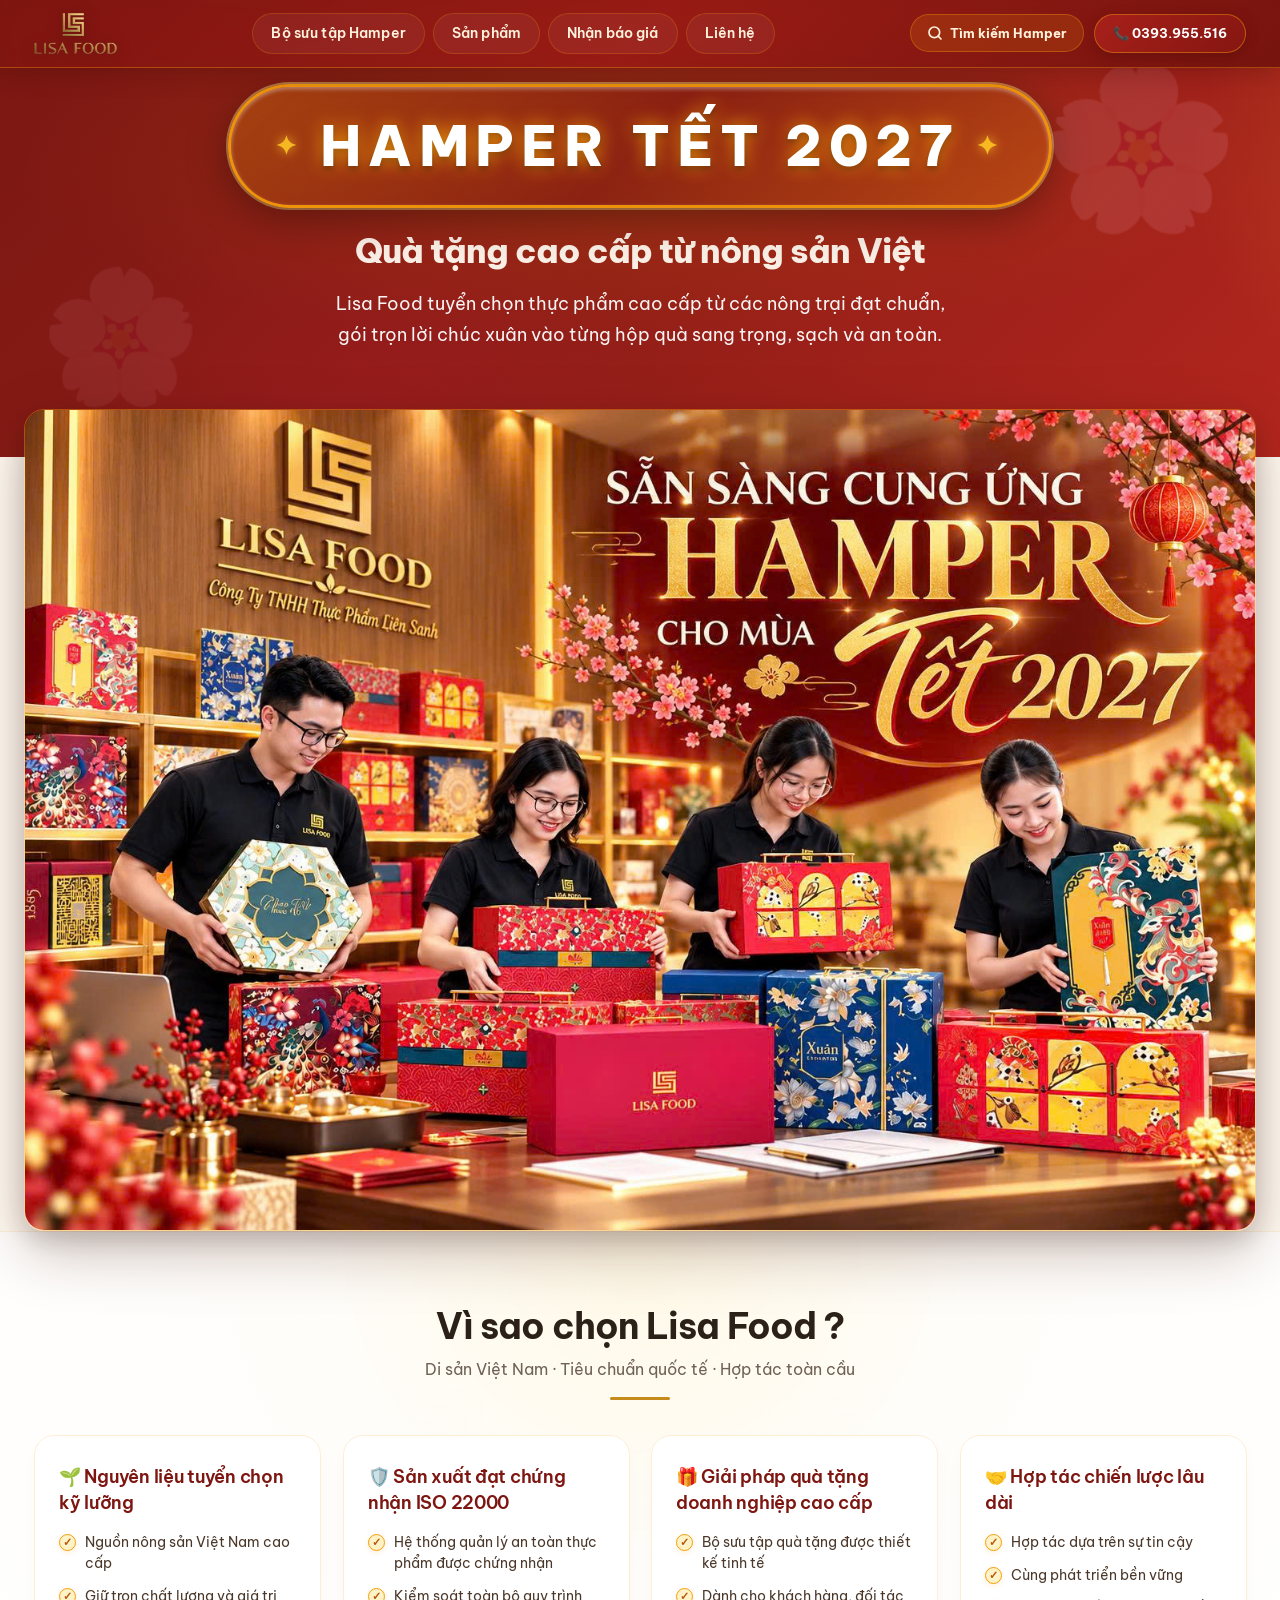
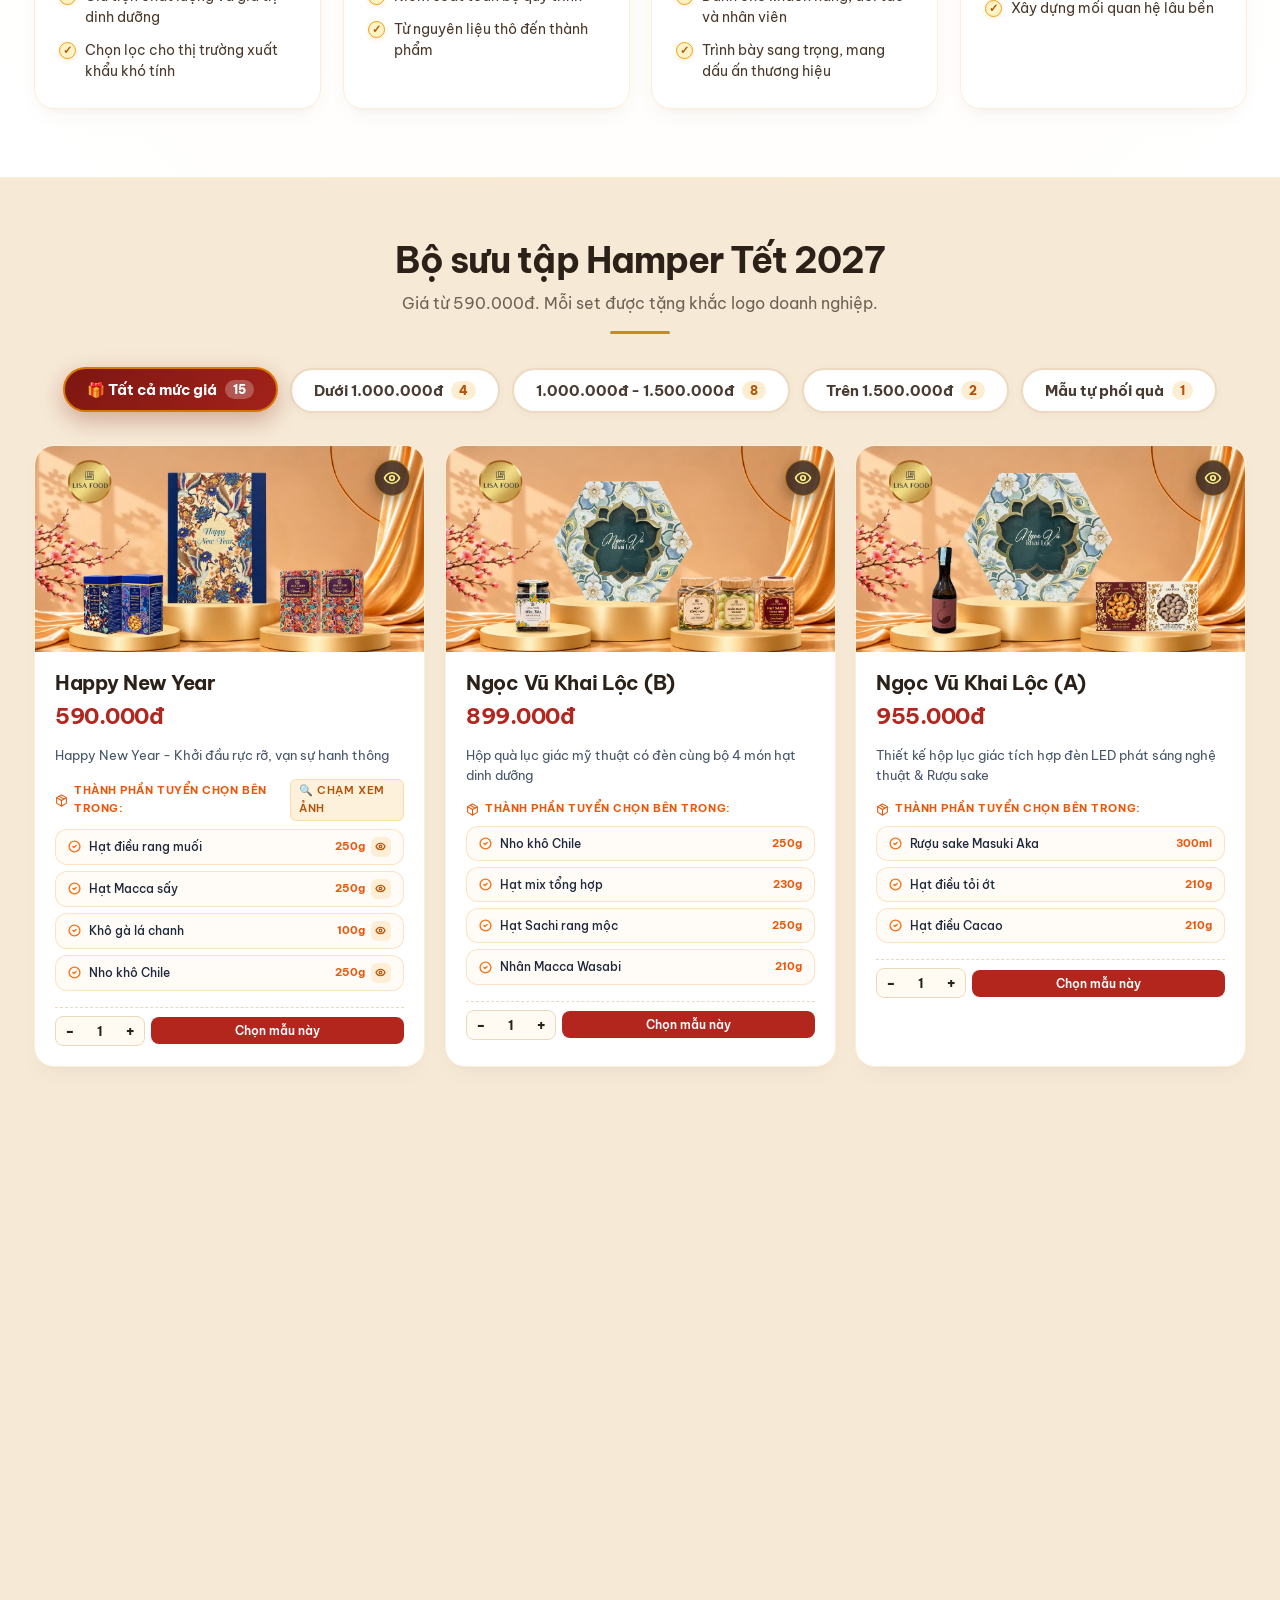
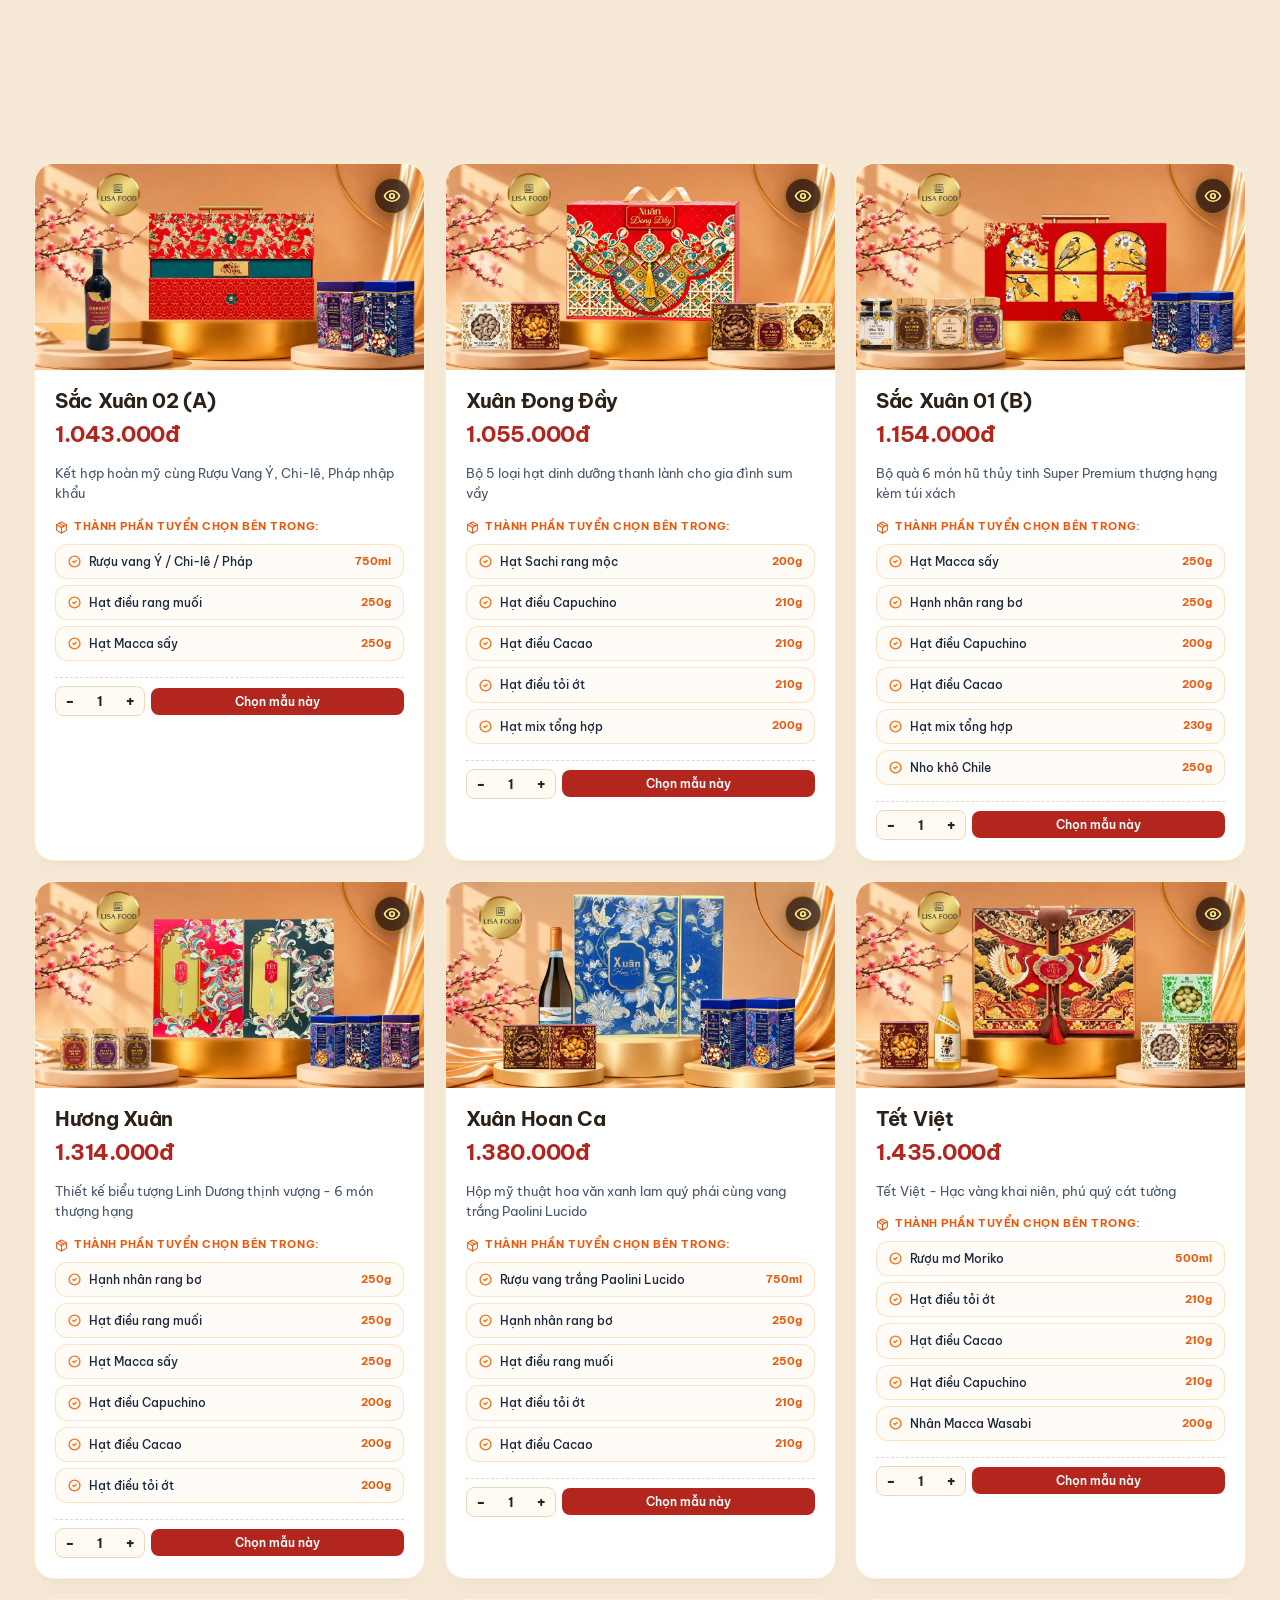
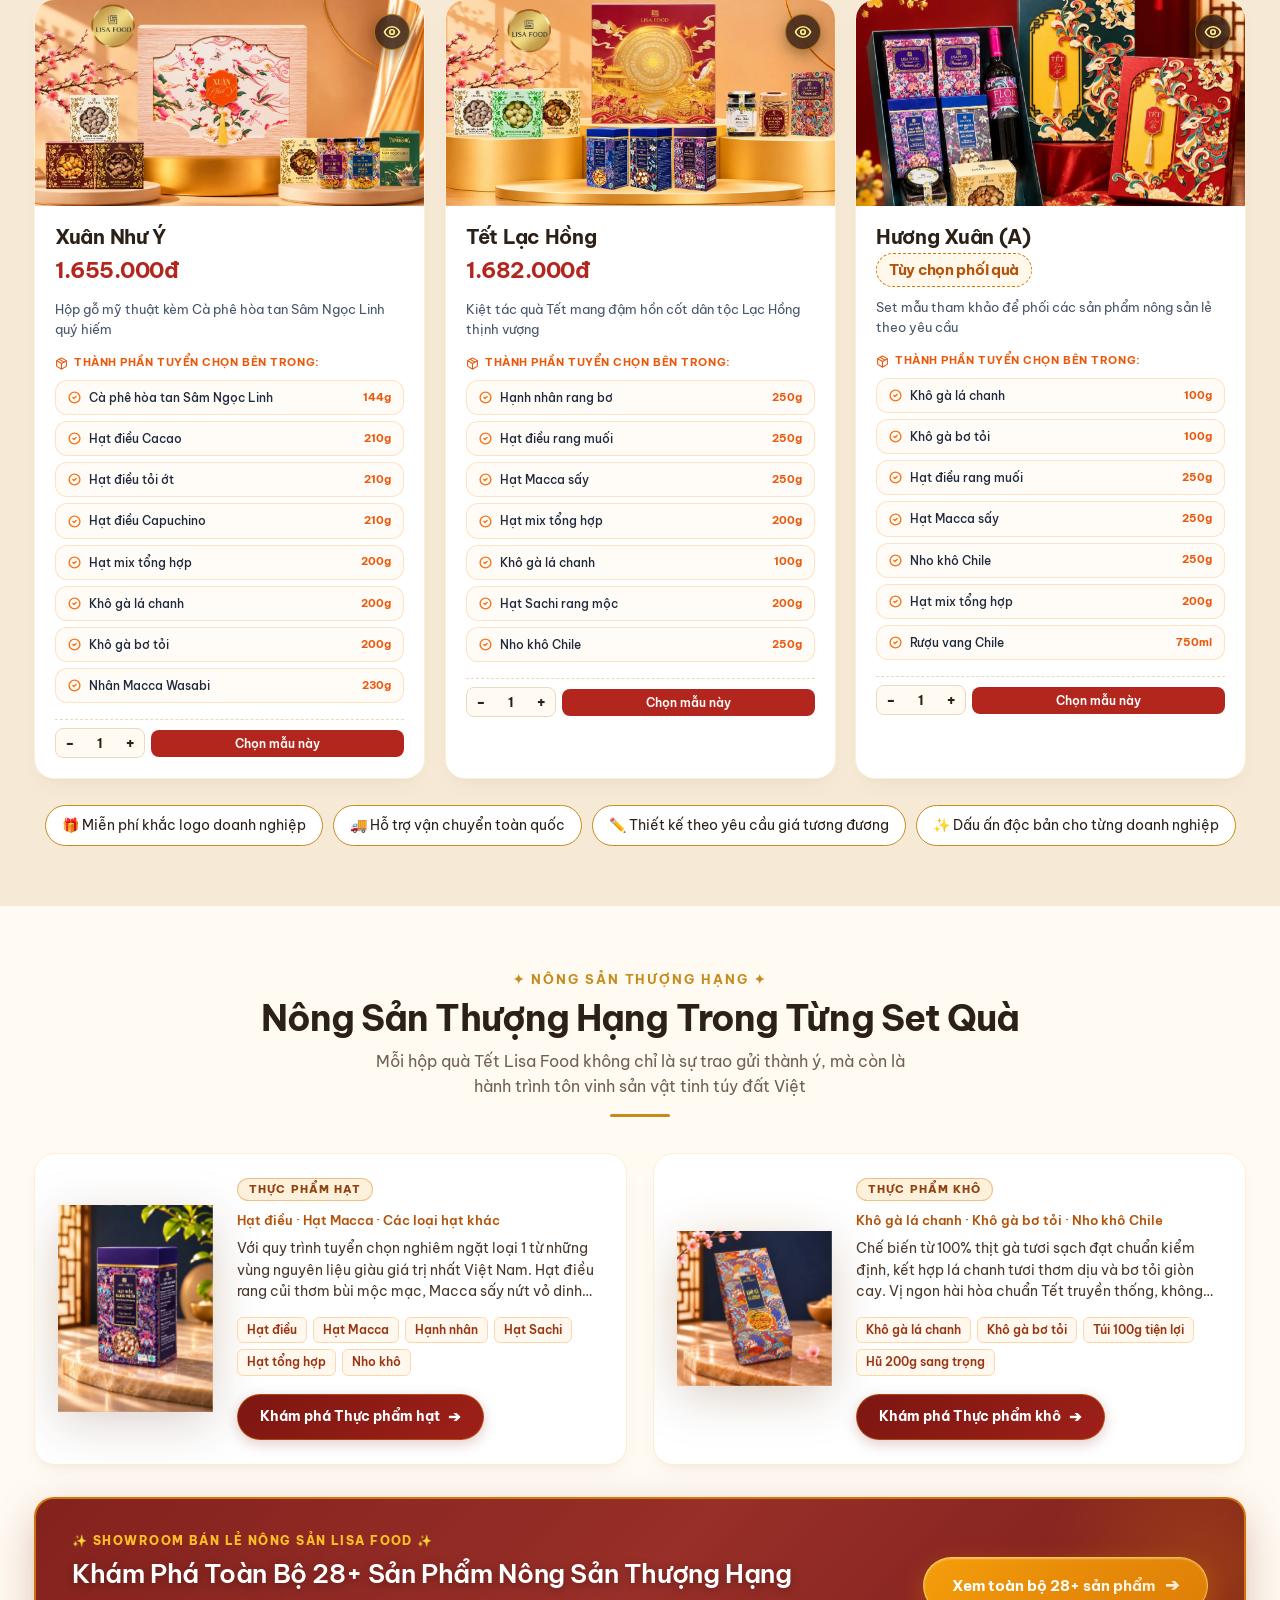
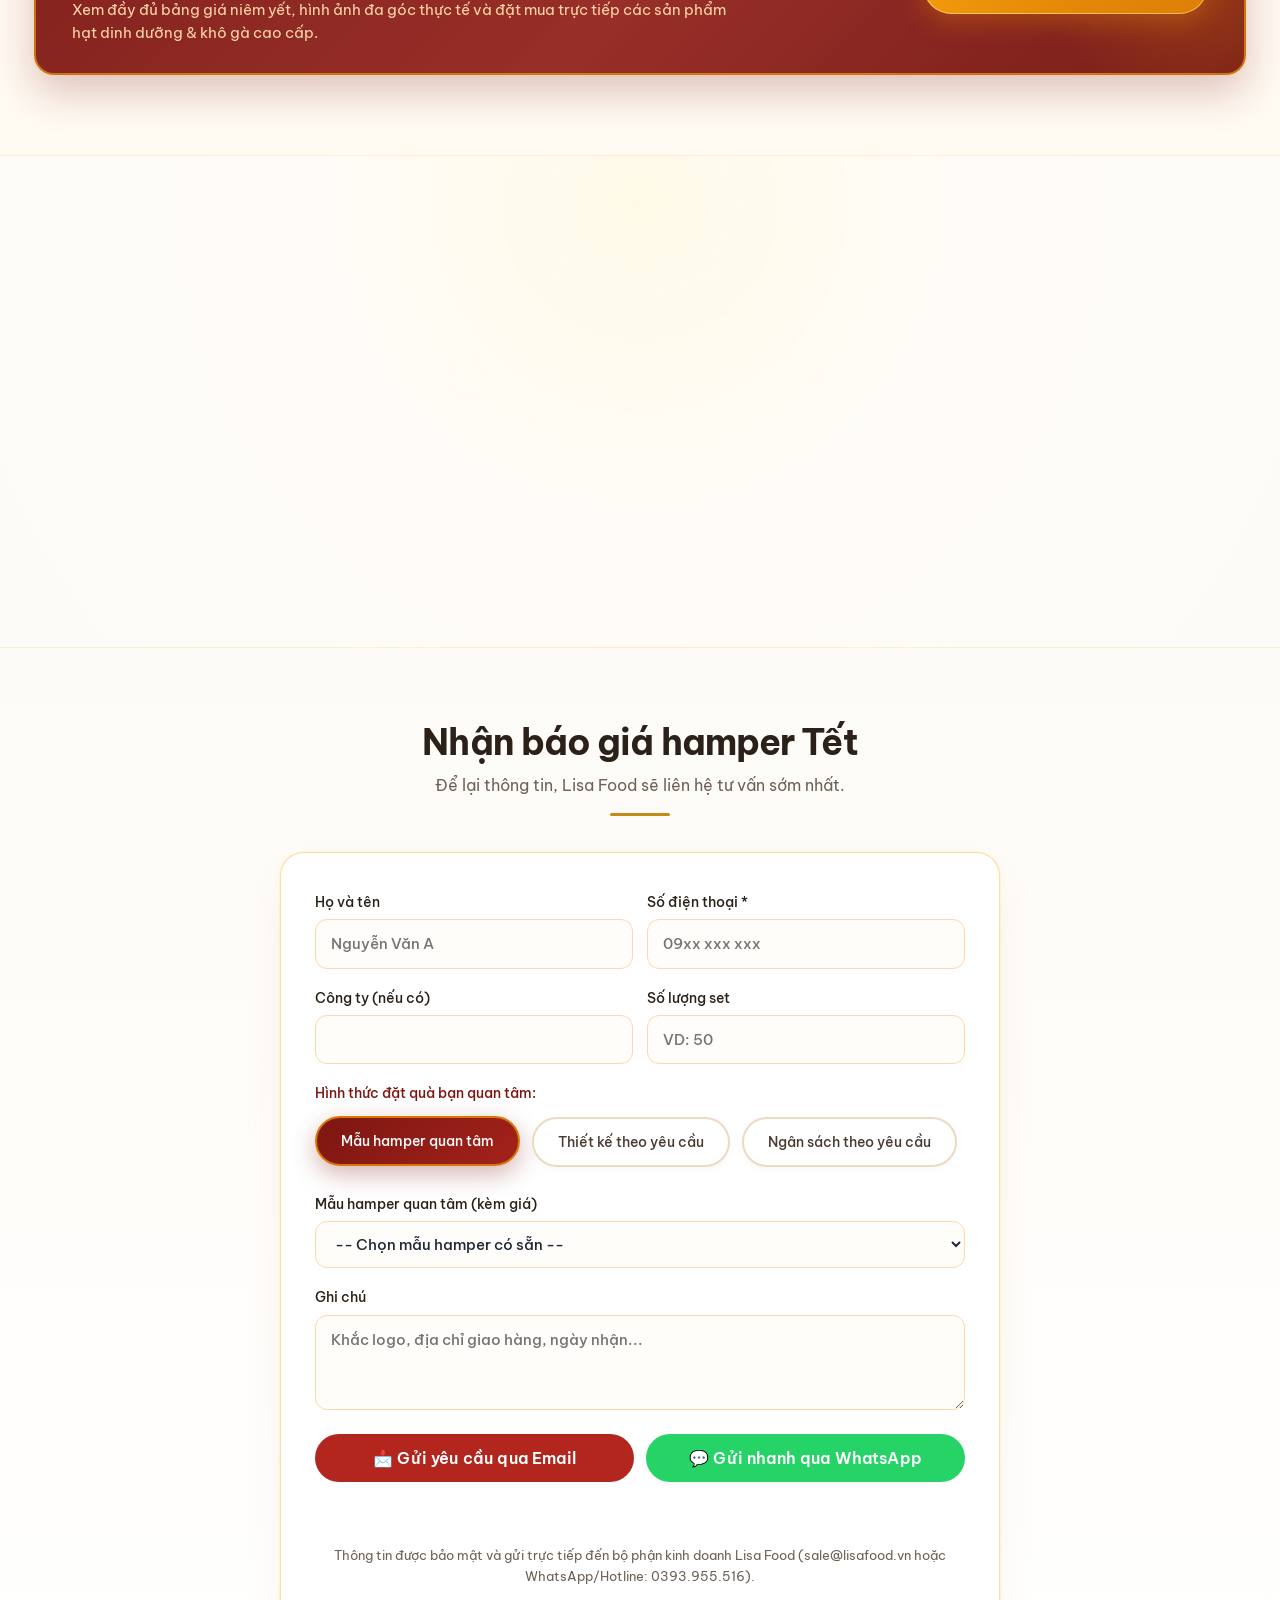
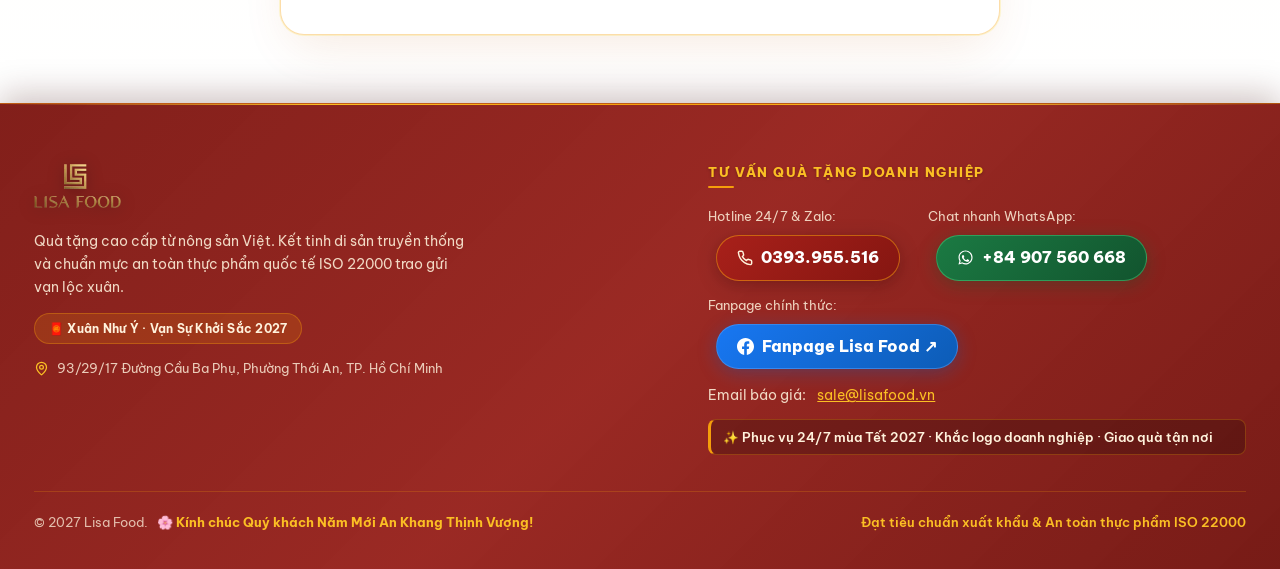
==== commit bc57b949: "feat(hamper): sort hampers by price ascending and add luxury price filter tabs" ====
--- a/index.html
+++ b/index.html
@@ -5099,7 +5099,85 @@
 
 
 
-    </style>
+    
+        /* --- BỘ LỌC PHÂN KHÚC GIÁ HAMPER SANG TRỌNG --- */
+        .hamper-filter-container {
+            margin: 28px 0 32px;
+            display: flex;
+            justify-content: center;
+        }
+
+        .hamper-filter-tabs {
+            display: flex;
+            flex-wrap: wrap;
+            gap: 12px;
+            justify-content: center;
+            align-items: center;
+        }
+
+        .hamper-filter-btn {
+            appearance: none;
+            background: #ffffff;
+            border: 2px solid #ecdac3;
+            color: #4a3b32;
+            padding: 11px 22px;
+            border-radius: 99px;
+            font-size: 14.5px;
+            font-weight: 700;
+            cursor: pointer;
+            transition: all 0.25s cubic-bezier(0.16, 1, 0.3, 1);
+            display: inline-flex;
+            align-items: center;
+            gap: 8px;
+            box-shadow: 0 2px 8px rgba(67, 20, 7, 0.04);
+            user-select: none;
+        }
+
+        .hamper-filter-btn:hover {
+            border-color: #b45309;
+            color: #b45309;
+            transform: translateY(-2px);
+            box-shadow: 0 6px 18px rgba(180, 83, 9, 0.15);
+        }
+
+        .hamper-filter-btn.active {
+            background: linear-gradient(135deg, #7d1611 0%, #a3221b 100%) !important;
+            color: #ffffff !important;
+            border-color: #d97706 !important;
+            box-shadow: 0 8px 24px rgba(125, 22, 17, 0.32) !important;
+            transform: translateY(-1px);
+        }
+
+        .hamper-filter-btn .badge-num {
+            background: rgba(245, 158, 11, 0.18);
+            color: #b45309;
+            font-size: 11.5px;
+            font-weight: 800;
+            padding: 2px 8px;
+            border-radius: 99px;
+            transition: all 0.25s ease;
+        }
+
+        .hamper-filter-btn.active .badge-num {
+            background: rgba(255, 255, 255, 0.25) !important;
+            color: #ffffff !important;
+        }
+
+        @media (max-width: 680px) {
+            .hamper-filter-tabs {
+                gap: 8px;
+            }
+            .hamper-filter-btn {
+                padding: 8px 14px;
+                font-size: 13px;
+                gap: 6px;
+            }
+            .hamper-filter-btn .badge-num {
+                padding: 1px 6px;
+                font-size: 10.5px;
+            }
+        }
+</style>
     <!-- Tự động fallback về PNG nếu trình duyệt không tải được WebP -->
     <script>
         document.addEventListener("error", function (e) {
@@ -5330,8 +5408,35 @@
                     <p>Giá từ 590.000đ. Mỗi set được tặng khắc logo doanh nghiệp.</p>
                     <div class="bar"></div>
                 </div>
-                <div class="hg">
-                    <article class="hc">
+                
+                <!-- BỘ LỌC PHÂN KHÚC GIÁ HAMPER SANG TRỌNG (PHƯƠNG ÁN A) -->
+                <div class="hamper-filter-container">
+                    <div class="hamper-filter-tabs" id="hamperPriceTabs">
+                        <button type="button" class="hamper-filter-btn active" data-range="all" onclick="filterHamperPrice('all', this)">
+                            <span>🎁 Tất cả mức giá</span>
+                            <span class="badge-num">15</span>
+                        </button>
+                        <button type="button" class="hamper-filter-btn" data-range="under-1m" onclick="filterHamperPrice('under-1m', this)">
+                            <span>Dưới 1.000.000đ</span>
+                            <span class="badge-num">4</span>
+                        </button>
+                        <button type="button" class="hamper-filter-btn" data-range="1m-1.5m" onclick="filterHamperPrice('1m-1.5m', this)">
+                            <span>1.000.000đ - 1.500.000đ</span>
+                            <span class="badge-num">8</span>
+                        </button>
+                        <button type="button" class="hamper-filter-btn" data-range="above-1.5m" onclick="filterHamperPrice('above-1.5m', this)">
+                            <span>Trên 1.500.000đ</span>
+                            <span class="badge-num">2</span>
+                        </button>
+                        <button type="button" class="hamper-filter-btn" data-range="custom" onclick="filterHamperPrice('custom', this)">
+                            <span>Mẫu tự phối quà</span>
+                            <span class="badge-num">1</span>
+                        </button>
+                    </div>
+                </div>
+<div class="hg">
+                    
+                    <article class="hc" data-price="590000" data-price-range="under-1m">
                         <div class="spotlight-glow"></div><img src="images/hamper-happy-new-year.webp"
                             alt="Hamper Happy New Year" loading="lazy">
                         <div class="hb">
@@ -5478,7 +5583,375 @@
                             </div>
                         </div>
                     </article>
-                    <article class="hc">
+                    <article class="hc" data-price="899000" data-price-range="under-1m">
+                        <div class="spotlight-glow"></div><img src="images/hamper-ngoc-vu-khai-loc-b.webp"
+                            alt="Hamper Ngọc Vũ Khai Lộc (B)" loading="lazy">
+                        <div class="hb">
+                            <h3>Ngọc Vũ Khai Lộc (B)</h3>
+                            <div class="pr">899.000đ</div>
+                            <p class="exact-subtitle">Hộp quà lục giác mỹ thuật có đèn cùng bộ 4 món hạt dinh dưỡng</p>
+                            <div style="margin-bottom: 14px;">
+                                <p class="exact-heading">
+                                    <svg width="13" height="13" viewBox="0 0 24 24" fill="none" stroke="currentColor"
+                                        stroke-width="2" stroke-linecap="round" stroke-linejoin="round">
+                                        <path d="m7.5 4.27 9 5.15"></path>
+                                        <path
+                                            d="M21 8a2 2 0 0 0-1-1.73l-7-4a2 2 0 0 0-2 0l-7 4A2 2 0 0 0 3 8v8a2 2 0 0 0 1 1.73l7 4a2 2 0 0 0 2 0l7-4A2 2 0 0 0 21 16Z">
+                                        </path>
+                                        <path d="m3.3 7 8.7 5 8.7-5"></path>
+                                        <path d="M12 22V12"></path>
+                                    </svg>
+                                    Thành phần tuyển chọn bên trong:
+                                </p>
+                                <div class="exact-items-grid">
+
+                                    <div class="exact-item-pill">
+                                        <span class="exact-item-left">
+                                            <svg width="13" height="13" viewBox="0 0 24 24" fill="none"
+                                                stroke="currentColor" stroke-width="2.5" stroke-linecap="round"
+                                                stroke-linejoin="round">
+                                                <path
+                                                    d="M12 22c5.523 0 10-4.477 10-10S17.523 2 12 2 2 6.477 2 12s4.477 10 10 10z">
+                                                </path>
+                                                <path d="m9 12 2 2 4-4"></path>
+                                            </svg>
+                                            <span>Nho khô Chile</span>
+                                        </span>
+                                        <span class="exact-item-weight">250g</span>
+                                    </div>
+                                    <div class="exact-item-pill">
+                                        <span class="exact-item-left">
+                                            <svg width="13" height="13" viewBox="0 0 24 24" fill="none"
+                                                stroke="currentColor" stroke-width="2.5" stroke-linecap="round"
+                                                stroke-linejoin="round">
+                                                <path
+                                                    d="M12 22c5.523 0 10-4.477 10-10S17.523 2 12 2 2 6.477 2 12s4.477 10 10 10z">
+                                                </path>
+                                                <path d="m9 12 2 2 4-4"></path>
+                                            </svg>
+                                            <span>Hạt mix tổng hợp</span>
+                                        </span>
+                                        <span class="exact-item-weight">230g</span>
+                                    </div>
+                                    <div class="exact-item-pill">
+                                        <span class="exact-item-left">
+                                            <svg width="13" height="13" viewBox="0 0 24 24" fill="none"
+                                                stroke="currentColor" stroke-width="2.5" stroke-linecap="round"
+                                                stroke-linejoin="round">
+                                                <path
+                                                    d="M12 22c5.523 0 10-4.477 10-10S17.523 2 12 2 2 6.477 2 12s4.477 10 10 10z">
+                                                </path>
+                                                <path d="m9 12 2 2 4-4"></path>
+                                            </svg>
+                                            <span>Hạt Sachi rang mộc</span>
+                                        </span>
+                                        <span class="exact-item-weight">250g</span>
+                                    </div>
+                                    <div class="exact-item-pill">
+                                        <span class="exact-item-left">
+                                            <svg width="13" height="13" viewBox="0 0 24 24" fill="none"
+                                                stroke="currentColor" stroke-width="2.5" stroke-linecap="round"
+                                                stroke-linejoin="round">
+                                                <path
+                                                    d="M12 22c5.523 0 10-4.477 10-10S17.523 2 12 2 2 6.477 2 12s4.477 10 10 10z">
+                                                </path>
+                                                <path d="m9 12 2 2 4-4"></path>
+                                            </svg>
+                                            <span>Nhân Macca Wasabi</span>
+                                        </span>
+                                        <span class="exact-item-weight">210g</span>
+                                    </div>
+                                </div>
+                            </div>
+                            <div class="qty-box">
+                                <div class="qty-ctrl">
+                                    <button type="button" class="qty-btn" onclick="adjustQty(this, -1)">-</button>
+                                    <input type="text" class="qty-val" value="1" readonly>
+                                    <button type="button" class="qty-btn" onclick="adjustQty(this, 1)">+</button>
+                                </div>
+                                <button type="button" class="btn-add-list"
+                                    onclick="addItemToList('Ngọc Vũ Khai Lộc (B)', 899000, '899.000đ', this)">Chọn mẫu
+                                    này</button>
+                            </div>
+                        </div>
+                    </article>
+                    <article class="hc" data-price="955000" data-price-range="under-1m">
+                        <div class="spotlight-glow"></div><img src="images/hamper-ngoc-vu-khai-loc-a.webp"
+                            alt="Hamper Ngọc Vũ Khai Lộc (A)" loading="lazy">
+                        <div class="hb">
+                            <h3>Ngọc Vũ Khai Lộc (A)</h3>
+                            <div class="pr">955.000đ</div>
+                            <p class="exact-subtitle">Thiết kế hộp lục giác tích hợp đèn LED phát sáng nghệ thuật & Rượu
+                                sake</p>
+                            <div style="margin-bottom: 14px;">
+                                <p class="exact-heading">
+                                    <svg width="13" height="13" viewBox="0 0 24 24" fill="none" stroke="currentColor"
+                                        stroke-width="2" stroke-linecap="round" stroke-linejoin="round">
+                                        <path d="m7.5 4.27 9 5.15"></path>
+                                        <path
+                                            d="M21 8a2 2 0 0 0-1-1.73l-7-4a2 2 0 0 0-2 0l-7 4A2 2 0 0 0 3 8v8a2 2 0 0 0 1 1.73l7 4a2 2 0 0 0 2 0l7-4A2 2 0 0 0 21 16Z">
+                                        </path>
+                                        <path d="m3.3 7 8.7 5 8.7-5"></path>
+                                        <path d="M12 22V12"></path>
+                                    </svg>
+                                    Thành phần tuyển chọn bên trong:
+                                </p>
+                                <div class="exact-items-grid">
+
+                                    <div class="exact-item-pill">
+                                        <span class="exact-item-left">
+                                            <svg width="13" height="13" viewBox="0 0 24 24" fill="none"
+                                                stroke="currentColor" stroke-width="2.5" stroke-linecap="round"
+                                                stroke-linejoin="round">
+                                                <path
+                                                    d="M12 22c5.523 0 10-4.477 10-10S17.523 2 12 2 2 6.477 2 12s4.477 10 10 10z">
+                                                </path>
+                                                <path d="m9 12 2 2 4-4"></path>
+                                            </svg>
+                                            <span>Rượu sake Masuki Aka</span>
+                                        </span>
+                                        <span class="exact-item-weight">300ml</span>
+                                    </div>
+                                    <div class="exact-item-pill">
+                                        <span class="exact-item-left">
+                                            <svg width="13" height="13" viewBox="0 0 24 24" fill="none"
+                                                stroke="currentColor" stroke-width="2.5" stroke-linecap="round"
+                                                stroke-linejoin="round">
+                                                <path
+                                                    d="M12 22c5.523 0 10-4.477 10-10S17.523 2 12 2 2 6.477 2 12s4.477 10 10 10z">
+                                                </path>
+                                                <path d="m9 12 2 2 4-4"></path>
+                                            </svg>
+                                            <span>Hạt điều tỏi ớt</span>
+                                        </span>
+                                        <span class="exact-item-weight">210g</span>
+                                    </div>
+                                    <div class="exact-item-pill">
+                                        <span class="exact-item-left">
+                                            <svg width="13" height="13" viewBox="0 0 24 24" fill="none"
+                                                stroke="currentColor" stroke-width="2.5" stroke-linecap="round"
+                                                stroke-linejoin="round">
+                                                <path
+                                                    d="M12 22c5.523 0 10-4.477 10-10S17.523 2 12 2 2 6.477 2 12s4.477 10 10 10z">
+                                                </path>
+                                                <path d="m9 12 2 2 4-4"></path>
+                                            </svg>
+                                            <span>Hạt điều Cacao</span>
+                                        </span>
+                                        <span class="exact-item-weight">210g</span>
+                                    </div>
+                                </div>
+                            </div>
+                            <div class="qty-box">
+                                <div class="qty-ctrl">
+                                    <button type="button" class="qty-btn" onclick="adjustQty(this, -1)">-</button>
+                                    <input type="text" class="qty-val" value="1" readonly>
+                                    <button type="button" class="qty-btn" onclick="adjustQty(this, 1)">+</button>
+                                </div>
+                                <button type="button" class="btn-add-list"
+                                    onclick="addItemToList('Ngọc Vũ Khai Lộc (A)', 955000, '955.000đ', this)">Chọn mẫu
+                                    này</button>
+                            </div>
+                        </div>
+                    </article>
+                    <article class="hc" data-price="999000" data-price-range="under-1m">
+                        <div class="spotlight-glow"></div><img src="images/hamper-sac-xuan-02-b.webp"
+                            alt="Hamper Sắc Xuân 02 (B)" loading="lazy">
+                        <div class="hb">
+                            <h3>Sắc Xuân 02 (B)</h3>
+                            <div class="pr">999.000đ</div>
+                            <p class="exact-subtitle">Món quà trọn vẹn sức khỏe dưới 1 triệu đồng cho doanh nghiệp</p>
+                            <div style="margin-bottom: 14px;">
+                                <p class="exact-heading">
+                                    <svg width="13" height="13" viewBox="0 0 24 24" fill="none" stroke="currentColor"
+                                        stroke-width="2" stroke-linecap="round" stroke-linejoin="round">
+                                        <path d="m7.5 4.27 9 5.15"></path>
+                                        <path
+                                            d="M21 8a2 2 0 0 0-1-1.73l-7-4a2 2 0 0 0-2 0l-7 4A2 2 0 0 0 3 8v8a2 2 0 0 0 1 1.73l7 4a2 2 0 0 0 2 0l7-4A2 2 0 0 0 21 16Z">
+                                        </path>
+                                        <path d="m3.3 7 8.7 5 8.7-5"></path>
+                                        <path d="M12 22V12"></path>
+                                    </svg>
+                                    Thành phần tuyển chọn bên trong:
+                                </p>
+                                <div class="exact-items-grid">
+                                    <div class="exact-item-pill">
+                                        <span class="exact-item-left">
+                                            <svg width="13" height="13" viewBox="0 0 24 24" fill="none"
+                                                stroke="currentColor" stroke-width="2.5" stroke-linecap="round"
+                                                stroke-linejoin="round">
+                                                <path
+                                                    d="M12 22c5.523 0 10-4.477 10-10S17.523 2 12 2 2 6.477 2 12s4.477 10 10 10z">
+                                                </path>
+                                                <path d="m9 12 2 2 4-4"></path>
+                                            </svg>
+                                            <span>Hạt điều rang muối</span>
+                                        </span>
+                                        <span class="exact-item-weight">250g</span>
+                                    </div>
+                                    <div class="exact-item-pill">
+                                        <span class="exact-item-left">
+                                            <svg width="13" height="13" viewBox="0 0 24 24" fill="none"
+                                                stroke="currentColor" stroke-width="2.5" stroke-linecap="round"
+                                                stroke-linejoin="round">
+                                                <path
+                                                    d="M12 22c5.523 0 10-4.477 10-10S17.523 2 12 2 2 6.477 2 12s4.477 10 10 10z">
+                                                </path>
+                                                <path d="m9 12 2 2 4-4"></path>
+                                            </svg>
+                                            <span>Hạt Macca sấy</span>
+                                        </span>
+                                        <span class="exact-item-weight">250g</span>
+                                    </div>
+                                    <div class="exact-item-pill">
+                                        <span class="exact-item-left">
+                                            <svg width="13" height="13" viewBox="0 0 24 24" fill="none"
+                                                stroke="currentColor" stroke-width="2.5" stroke-linecap="round"
+                                                stroke-linejoin="round">
+                                                <path
+                                                    d="M12 22c5.523 0 10-4.477 10-10S17.523 2 12 2 2 6.477 2 12s4.477 10 10 10z">
+                                                </path>
+                                                <path d="m9 12 2 2 4-4"></path>
+                                            </svg>
+                                            <span>Khô gà lá chanh</span>
+                                        </span>
+                                        <span class="exact-item-weight">200g</span>
+                                    </div>
+                                    <div class="exact-item-pill">
+                                        <span class="exact-item-left">
+                                            <svg width="13" height="13" viewBox="0 0 24 24" fill="none"
+                                                stroke="currentColor" stroke-width="2.5" stroke-linecap="round"
+                                                stroke-linejoin="round">
+                                                <path
+                                                    d="M12 22c5.523 0 10-4.477 10-10S17.523 2 12 2 2 6.477 2 12s4.477 10 10 10z">
+                                                </path>
+                                                <path d="m9 12 2 2 4-4"></path>
+                                            </svg>
+                                            <span>Khô gà bơ tỏi</span>
+                                        </span>
+                                        <span class="exact-item-weight">200g</span>
+                                    </div>
+                                </div>
+                            </div>
+                            <div class="qty-box">
+                                <div class="qty-ctrl">
+                                    <button type="button" class="qty-btn" onclick="adjustQty(this, -1)">-</button>
+                                    <input type="text" class="qty-val" value="1" readonly>
+                                    <button type="button" class="qty-btn" onclick="adjustQty(this, 1)">+</button>
+                                </div>
+                                <button type="button" class="btn-add-list"
+                                    onclick="addItemToList('Sắc Xuân 02 (B)', 999000, '999.000đ', this)">Chọn mẫu
+                                    này</button>
+                            </div>
+                        </div>
+                    </article>
+                    <article class="hc" data-price="1010000" data-price-range="1m-1.5m">
+                        <div class="spotlight-glow"></div><img src="images/hamper-phuong-vu-nghinh-xuan.webp"
+                            alt="Hamper Phượng Vũ Nghinh Xuân" loading="lazy">
+                        <div class="hb">
+                            <h3>Phượng Vũ Nghinh Xuân</h3>
+                            <div class="pr">1.010.000đ</div>
+                            <p class="exact-subtitle">Phượng Vũ Nghinh Xuân - Sắc phượng tung bay, đón mùa thịnh vượng
+                            </p>
+                            <div style="margin-bottom: 14px;">
+                                <p class="exact-heading">
+                                    <svg width="13" height="13" viewBox="0 0 24 24" fill="none" stroke="currentColor"
+                                        stroke-width="2" stroke-linecap="round" stroke-linejoin="round">
+                                        <path d="m7.5 4.27 9 5.15"></path>
+                                        <path
+                                            d="M21 8a2 2 0 0 0-1-1.73l-7-4a2 2 0 0 0-2 0l-7 4A2 2 0 0 0 3 8v8a2 2 0 0 0 1 1.73l7 4a2 2 0 0 0 2 0l7-4A2 2 0 0 0 21 16Z">
+                                        </path>
+                                        <path d="m3.3 7 8.7 5 8.7-5"></path>
+                                        <path d="M12 22V12"></path>
+                                    </svg>
+                                    Thành phần tuyển chọn bên trong:
+                                </p>
+                                <div class="exact-items-grid">
+                                    <div class="exact-item-pill">
+                                        <span class="exact-item-left">
+                                            <svg width="13" height="13" viewBox="0 0 24 24" fill="none"
+                                                stroke="currentColor" stroke-width="2.5" stroke-linecap="round"
+                                                stroke-linejoin="round">
+                                                <path
+                                                    d="M12 22c5.523 0 10-4.477 10-10S17.523 2 12 2 2 6.477 2 12s4.477 10 10 10z">
+                                                </path>
+                                                <path d="m9 12 2 2 4-4"></path>
+                                            </svg>
+                                            <span>Trái cây nhúng Sô-cô-la</span>
+                                        </span>
+                                        <span class="exact-item-weight">120g</span>
+                                    </div>
+                                    <div class="exact-item-pill">
+                                        <span class="exact-item-left">
+                                            <svg width="13" height="13" viewBox="0 0 24 24" fill="none"
+                                                stroke="currentColor" stroke-width="2.5" stroke-linecap="round"
+                                                stroke-linejoin="round">
+                                                <path
+                                                    d="M12 22c5.523 0 10-4.477 10-10S17.523 2 12 2 2 6.477 2 12s4.477 10 10 10z">
+                                                </path>
+                                                <path d="m9 12 2 2 4-4"></path>
+                                            </svg>
+                                            <span>Hạt mix tổng hợp</span>
+                                        </span>
+                                        <span class="exact-item-weight">200g</span>
+                                    </div>
+                                    <div class="exact-item-pill">
+                                        <span class="exact-item-left">
+                                            <svg width="13" height="13" viewBox="0 0 24 24" fill="none"
+                                                stroke="currentColor" stroke-width="2.5" stroke-linecap="round"
+                                                stroke-linejoin="round">
+                                                <path
+                                                    d="M12 22c5.523 0 10-4.477 10-10S17.523 2 12 2 2 6.477 2 12s4.477 10 10 10z">
+                                                </path>
+                                                <path d="m9 12 2 2 4-4"></path>
+                                            </svg>
+                                            <span>Hạt điều Cacao</span>
+                                        </span>
+                                        <span class="exact-item-weight">210g</span>
+                                    </div>
+                                    <div class="exact-item-pill">
+                                        <span class="exact-item-left">
+                                            <svg width="13" height="13" viewBox="0 0 24 24" fill="none"
+                                                stroke="currentColor" stroke-width="2.5" stroke-linecap="round"
+                                                stroke-linejoin="round">
+                                                <path
+                                                    d="M12 22c5.523 0 10-4.477 10-10S17.523 2 12 2 2 6.477 2 12s4.477 10 10 10z">
+                                                </path>
+                                                <path d="m9 12 2 2 4-4"></path>
+                                            </svg>
+                                            <span>Hạt điều Capuchino</span>
+                                        </span>
+                                        <span class="exact-item-weight">210g</span>
+                                    </div>
+                                    <div class="exact-item-pill">
+                                        <span class="exact-item-left">
+                                            <svg width="13" height="13" viewBox="0 0 24 24" fill="none"
+                                                stroke="currentColor" stroke-width="2.5" stroke-linecap="round"
+                                                stroke-linejoin="round">
+                                                <path
+                                                    d="M12 22c5.523 0 10-4.477 10-10S17.523 2 12 2 2 6.477 2 12s4.477 10 10 10z">
+                                                </path>
+                                                <path d="m9 12 2 2 4-4"></path>
+                                            </svg>
+                                            <span>Hạt điều tỏi ớt</span>
+                                        </span>
+                                        <span class="exact-item-weight">210g</span>
+                                    </div>
+                                </div>
+                            </div>
+                            <div class="qty-box">
+                                <div class="qty-ctrl">
+                                    <button type="button" class="qty-btn" onclick="adjustQty(this, -1)">-</button>
+                                    <input type="text" class="qty-val" value="1" readonly>
+                                    <button type="button" class="qty-btn" onclick="adjustQty(this, 1)">+</button>
+                                </div>
+                                <button type="button" class="btn-add-list"
+                                    onclick="addItemToList('Phượng Vũ Nghinh Xuân', 1010000, '1.010.000đ', this)">Chọn
+                                    mẫu này</button>
+                            </div>
+                        </div>
+                    </article>
+                    <article class="hc" data-price="1022000" data-price-range="1m-1.5m">
                         <div class="spotlight-glow"></div><img src="images/hamper-sac-xuan-01-a-2.webp"
                             alt="Hamper Sắc Xuân 01 (A)" loading="lazy">
                         <div class="hb">
@@ -5571,7 +6044,190 @@
                             </div>
                         </div>
                     </article>
-                    <article class="hc">
+                    <article class="hc" data-price="1043000" data-price-range="1m-1.5m">
+                        <div class="spotlight-glow"></div><img src="images/hamper-sac-xuan-02-a.webp"
+                            alt="Hamper Sắc Xuân 02 (A)" loading="lazy">
+                        <div class="hb">
+                            <h3>Sắc Xuân 02 (A)</h3>
+                            <div class="pr">1.043.000đ</div>
+                            <p class="exact-subtitle">Kết hợp hoàn mỹ cùng Rượu Vang Ý, Chi-lê, Pháp nhập khẩu</p>
+                            <div style="margin-bottom: 14px;">
+                                <p class="exact-heading">
+                                    <svg width="13" height="13" viewBox="0 0 24 24" fill="none" stroke="currentColor"
+                                        stroke-width="2" stroke-linecap="round" stroke-linejoin="round">
+                                        <path d="m7.5 4.27 9 5.15"></path>
+                                        <path
+                                            d="M21 8a2 2 0 0 0-1-1.73l-7-4a2 2 0 0 0-2 0l-7 4A2 2 0 0 0 3 8v8a2 2 0 0 0 1 1.73l7 4a2 2 0 0 0 2 0l7-4A2 2 0 0 0 21 16Z">
+                                        </path>
+                                        <path d="m3.3 7 8.7 5 8.7-5"></path>
+                                        <path d="M12 22V12"></path>
+                                    </svg>
+                                    Thành phần tuyển chọn bên trong:
+                                </p>
+                                <div class="exact-items-grid">
+                                    <div class="exact-item-pill">
+                                        <span class="exact-item-left">
+                                            <svg width="13" height="13" viewBox="0 0 24 24" fill="none"
+                                                stroke="currentColor" stroke-width="2.5" stroke-linecap="round"
+                                                stroke-linejoin="round">
+                                                <path
+                                                    d="M12 22c5.523 0 10-4.477 10-10S17.523 2 12 2 2 6.477 2 12s4.477 10 10 10z">
+                                                </path>
+                                                <path d="m9 12 2 2 4-4"></path>
+                                            </svg>
+                                            <span>Rượu vang Ý / Chi-lê / Pháp</span>
+                                        </span>
+                                        <span class="exact-item-weight">750ml</span>
+                                    </div>
+                                    <div class="exact-item-pill">
+                                        <span class="exact-item-left">
+                                            <svg width="13" height="13" viewBox="0 0 24 24" fill="none"
+                                                stroke="currentColor" stroke-width="2.5" stroke-linecap="round"
+                                                stroke-linejoin="round">
+                                                <path
+                                                    d="M12 22c5.523 0 10-4.477 10-10S17.523 2 12 2 2 6.477 2 12s4.477 10 10 10z">
+                                                </path>
+                                                <path d="m9 12 2 2 4-4"></path>
+                                            </svg>
+                                            <span>Hạt điều rang muối</span>
+                                        </span>
+                                        <span class="exact-item-weight">250g</span>
+                                    </div>
+                                    <div class="exact-item-pill">
+                                        <span class="exact-item-left">
+                                            <svg width="13" height="13" viewBox="0 0 24 24" fill="none"
+                                                stroke="currentColor" stroke-width="2.5" stroke-linecap="round"
+                                                stroke-linejoin="round">
+                                                <path
+                                                    d="M12 22c5.523 0 10-4.477 10-10S17.523 2 12 2 2 6.477 2 12s4.477 10 10 10z">
+                                                </path>
+                                                <path d="m9 12 2 2 4-4"></path>
+                                            </svg>
+                                            <span>Hạt Macca sấy</span>
+                                        </span>
+                                        <span class="exact-item-weight">250g</span>
+                                    </div>
+                                </div>
+                            </div>
+                            <div class="qty-box">
+                                <div class="qty-ctrl">
+                                    <button type="button" class="qty-btn" onclick="adjustQty(this, -1)">-</button>
+                                    <input type="text" class="qty-val" value="1" readonly>
+                                    <button type="button" class="qty-btn" onclick="adjustQty(this, 1)">+</button>
+                                </div>
+                                <button type="button" class="btn-add-list"
+                                    onclick="addItemToList('Sắc Xuân 02 (A)', 1043000, '1.043.000đ', this)">Chọn mẫu
+                                    này</button>
+                            </div>
+                        </div>
+                    </article>
+                    <article class="hc" data-price="1055000" data-price-range="1m-1.5m">
+                        <div class="spotlight-glow"></div><img src="images/hamper-xuan-dong-day.webp"
+                            alt="Hamper Xuân Đong Đầy" loading="lazy">
+                        <div class="hb">
+                            <h3>Xuân Đong Đầy</h3>
+                            <div class="pr">1.055.000đ</div>
+                            <p class="exact-subtitle">Bộ 5 loại hạt dinh dưỡng thanh lành cho gia đình sum vầy</p>
+                            <div style="margin-bottom: 14px;">
+                                <p class="exact-heading">
+                                    <svg width="13" height="13" viewBox="0 0 24 24" fill="none" stroke="currentColor"
+                                        stroke-width="2" stroke-linecap="round" stroke-linejoin="round">
+                                        <path d="m7.5 4.27 9 5.15"></path>
+                                        <path
+                                            d="M21 8a2 2 0 0 0-1-1.73l-7-4a2 2 0 0 0-2 0l-7 4A2 2 0 0 0 3 8v8a2 2 0 0 0 1 1.73l7 4a2 2 0 0 0 2 0l7-4A2 2 0 0 0 21 16Z">
+                                        </path>
+                                        <path d="m3.3 7 8.7 5 8.7-5"></path>
+                                        <path d="M12 22V12"></path>
+                                    </svg>
+                                    Thành phần tuyển chọn bên trong:
+                                </p>
+                                <div class="exact-items-grid">
+
+                                    <div class="exact-item-pill">
+                                        <span class="exact-item-left">
+                                            <svg width="13" height="13" viewBox="0 0 24 24" fill="none"
+                                                stroke="currentColor" stroke-width="2.5" stroke-linecap="round"
+                                                stroke-linejoin="round">
+                                                <path
+                                                    d="M12 22c5.523 0 10-4.477 10-10S17.523 2 12 2 2 6.477 2 12s4.477 10 10 10z">
+                                                </path>
+                                                <path d="m9 12 2 2 4-4"></path>
+                                            </svg>
+                                            <span>Hạt Sachi rang mộc</span>
+                                        </span>
+                                        <span class="exact-item-weight">200g</span>
+                                    </div>
+                                    <div class="exact-item-pill">
+                                        <span class="exact-item-left">
+                                            <svg width="13" height="13" viewBox="0 0 24 24" fill="none"
+                                                stroke="currentColor" stroke-width="2.5" stroke-linecap="round"
+                                                stroke-linejoin="round">
+                                                <path
+                                                    d="M12 22c5.523 0 10-4.477 10-10S17.523 2 12 2 2 6.477 2 12s4.477 10 10 10z">
+                                                </path>
+                                                <path d="m9 12 2 2 4-4"></path>
+                                            </svg>
+                                            <span>Hạt điều Capuchino</span>
+                                        </span>
+                                        <span class="exact-item-weight">210g</span>
+                                    </div>
+                                    <div class="exact-item-pill">
+                                        <span class="exact-item-left">
+                                            <svg width="13" height="13" viewBox="0 0 24 24" fill="none"
+                                                stroke="currentColor" stroke-width="2.5" stroke-linecap="round"
+                                                stroke-linejoin="round">
+                                                <path
+                                                    d="M12 22c5.523 0 10-4.477 10-10S17.523 2 12 2 2 6.477 2 12s4.477 10 10 10z">
+                                                </path>
+                                                <path d="m9 12 2 2 4-4"></path>
+                                            </svg>
+                                            <span>Hạt điều Cacao</span>
+                                        </span>
+                                        <span class="exact-item-weight">210g</span>
+                                    </div>
+                                    <div class="exact-item-pill">
+                                        <span class="exact-item-left">
+                                            <svg width="13" height="13" viewBox="0 0 24 24" fill="none"
+                                                stroke="currentColor" stroke-width="2.5" stroke-linecap="round"
+                                                stroke-linejoin="round">
+                                                <path
+                                                    d="M12 22c5.523 0 10-4.477 10-10S17.523 2 12 2 2 6.477 2 12s4.477 10 10 10z">
+                                                </path>
+                                                <path d="m9 12 2 2 4-4"></path>
+                                            </svg>
+                                            <span>Hạt điều tỏi ớt</span>
+                                        </span>
+                                        <span class="exact-item-weight">210g</span>
+                                    </div>
+                                    <div class="exact-item-pill">
+                                        <span class="exact-item-left">
+                                            <svg width="13" height="13" viewBox="0 0 24 24" fill="none"
+                                                stroke="currentColor" stroke-width="2.5" stroke-linecap="round"
+                                                stroke-linejoin="round">
+                                                <path
+                                                    d="M12 22c5.523 0 10-4.477 10-10S17.523 2 12 2 2 6.477 2 12s4.477 10 10 10z">
+                                                </path>
+                                                <path d="m9 12 2 2 4-4"></path>
+                                            </svg>
+                                            <span>Hạt mix tổng hợp</span>
+                                        </span>
+                                        <span class="exact-item-weight">200g</span>
+                                    </div>
+                                </div>
+                            </div>
+                            <div class="qty-box">
+                                <div class="qty-ctrl">
+                                    <button type="button" class="qty-btn" onclick="adjustQty(this, -1)">-</button>
+                                    <input type="text" class="qty-val" value="1" readonly>
+                                    <button type="button" class="qty-btn" onclick="adjustQty(this, 1)">+</button>
+                                </div>
+                                <button type="button" class="btn-add-list"
+                                    onclick="addItemToList('Xuân Đong Đầy', 1055000, '1.055.000đ', this)">Chọn mẫu
+                                    này</button>
+                            </div>
+                        </div>
+                    </article>
+                    <article class="hc" data-price="1154000" data-price-range="1m-1.5m">
                         <div class="spotlight-glow"></div><img src="images/hamper-sac-xuan-01-b.webp"
                             alt="Hamper Sắc Xuân 01 (B)" loading="lazy">
                         <div class="hb">
@@ -5692,453 +6348,7 @@
                             </div>
                         </div>
                     </article>
-                    <article class="hc">
-                        <div class="spotlight-glow"></div><img src="images/hamper-sac-xuan-02-a.webp"
-                            alt="Hamper Sắc Xuân 02 (A)" loading="lazy">
-                        <div class="hb">
-                            <h3>Sắc Xuân 02 (A)</h3>
-                            <div class="pr">1.043.000đ</div>
-                            <p class="exact-subtitle">Kết hợp hoàn mỹ cùng Rượu Vang Ý, Chi-lê, Pháp nhập khẩu</p>
-                            <div style="margin-bottom: 14px;">
-                                <p class="exact-heading">
-                                    <svg width="13" height="13" viewBox="0 0 24 24" fill="none" stroke="currentColor"
-                                        stroke-width="2" stroke-linecap="round" stroke-linejoin="round">
-                                        <path d="m7.5 4.27 9 5.15"></path>
-                                        <path
-                                            d="M21 8a2 2 0 0 0-1-1.73l-7-4a2 2 0 0 0-2 0l-7 4A2 2 0 0 0 3 8v8a2 2 0 0 0 1 1.73l7 4a2 2 0 0 0 2 0l7-4A2 2 0 0 0 21 16Z">
-                                        </path>
-                                        <path d="m3.3 7 8.7 5 8.7-5"></path>
-                                        <path d="M12 22V12"></path>
-                                    </svg>
-                                    Thành phần tuyển chọn bên trong:
-                                </p>
-                                <div class="exact-items-grid">
-                                    <div class="exact-item-pill">
-                                        <span class="exact-item-left">
-                                            <svg width="13" height="13" viewBox="0 0 24 24" fill="none"
-                                                stroke="currentColor" stroke-width="2.5" stroke-linecap="round"
-                                                stroke-linejoin="round">
-                                                <path
-                                                    d="M12 22c5.523 0 10-4.477 10-10S17.523 2 12 2 2 6.477 2 12s4.477 10 10 10z">
-                                                </path>
-                                                <path d="m9 12 2 2 4-4"></path>
-                                            </svg>
-                                            <span>Rượu vang Ý / Chi-lê / Pháp</span>
-                                        </span>
-                                        <span class="exact-item-weight">750ml</span>
-                                    </div>
-                                    <div class="exact-item-pill">
-                                        <span class="exact-item-left">
-                                            <svg width="13" height="13" viewBox="0 0 24 24" fill="none"
-                                                stroke="currentColor" stroke-width="2.5" stroke-linecap="round"
-                                                stroke-linejoin="round">
-                                                <path
-                                                    d="M12 22c5.523 0 10-4.477 10-10S17.523 2 12 2 2 6.477 2 12s4.477 10 10 10z">
-                                                </path>
-                                                <path d="m9 12 2 2 4-4"></path>
-                                            </svg>
-                                            <span>Hạt điều rang muối</span>
-                                        </span>
-                                        <span class="exact-item-weight">250g</span>
-                                    </div>
-                                    <div class="exact-item-pill">
-                                        <span class="exact-item-left">
-                                            <svg width="13" height="13" viewBox="0 0 24 24" fill="none"
-                                                stroke="currentColor" stroke-width="2.5" stroke-linecap="round"
-                                                stroke-linejoin="round">
-                                                <path
-                                                    d="M12 22c5.523 0 10-4.477 10-10S17.523 2 12 2 2 6.477 2 12s4.477 10 10 10z">
-                                                </path>
-                                                <path d="m9 12 2 2 4-4"></path>
-                                            </svg>
-                                            <span>Hạt Macca sấy</span>
-                                        </span>
-                                        <span class="exact-item-weight">250g</span>
-                                    </div>
-                                </div>
-                            </div>
-                            <div class="qty-box">
-                                <div class="qty-ctrl">
-                                    <button type="button" class="qty-btn" onclick="adjustQty(this, -1)">-</button>
-                                    <input type="text" class="qty-val" value="1" readonly>
-                                    <button type="button" class="qty-btn" onclick="adjustQty(this, 1)">+</button>
-                                </div>
-                                <button type="button" class="btn-add-list"
-                                    onclick="addItemToList('Sắc Xuân 02 (A)', 1043000, '1.043.000đ', this)">Chọn mẫu
-                                    này</button>
-                            </div>
-                        </div>
-                    </article>
-                    <article class="hc">
-                        <div class="spotlight-glow"></div><img src="images/hamper-sac-xuan-02-b.webp"
-                            alt="Hamper Sắc Xuân 02 (B)" loading="lazy">
-                        <div class="hb">
-                            <h3>Sắc Xuân 02 (B)</h3>
-                            <div class="pr">999.000đ</div>
-                            <p class="exact-subtitle">Món quà trọn vẹn sức khỏe dưới 1 triệu đồng cho doanh nghiệp</p>
-                            <div style="margin-bottom: 14px;">
-                                <p class="exact-heading">
-                                    <svg width="13" height="13" viewBox="0 0 24 24" fill="none" stroke="currentColor"
-                                        stroke-width="2" stroke-linecap="round" stroke-linejoin="round">
-                                        <path d="m7.5 4.27 9 5.15"></path>
-                                        <path
-                                            d="M21 8a2 2 0 0 0-1-1.73l-7-4a2 2 0 0 0-2 0l-7 4A2 2 0 0 0 3 8v8a2 2 0 0 0 1 1.73l7 4a2 2 0 0 0 2 0l7-4A2 2 0 0 0 21 16Z">
-                                        </path>
-                                        <path d="m3.3 7 8.7 5 8.7-5"></path>
-                                        <path d="M12 22V12"></path>
-                                    </svg>
-                                    Thành phần tuyển chọn bên trong:
-                                </p>
-                                <div class="exact-items-grid">
-                                    <div class="exact-item-pill">
-                                        <span class="exact-item-left">
-                                            <svg width="13" height="13" viewBox="0 0 24 24" fill="none"
-                                                stroke="currentColor" stroke-width="2.5" stroke-linecap="round"
-                                                stroke-linejoin="round">
-                                                <path
-                                                    d="M12 22c5.523 0 10-4.477 10-10S17.523 2 12 2 2 6.477 2 12s4.477 10 10 10z">
-                                                </path>
-                                                <path d="m9 12 2 2 4-4"></path>
-                                            </svg>
-                                            <span>Hạt điều rang muối</span>
-                                        </span>
-                                        <span class="exact-item-weight">250g</span>
-                                    </div>
-                                    <div class="exact-item-pill">
-                                        <span class="exact-item-left">
-                                            <svg width="13" height="13" viewBox="0 0 24 24" fill="none"
-                                                stroke="currentColor" stroke-width="2.5" stroke-linecap="round"
-                                                stroke-linejoin="round">
-                                                <path
-                                                    d="M12 22c5.523 0 10-4.477 10-10S17.523 2 12 2 2 6.477 2 12s4.477 10 10 10z">
-                                                </path>
-                                                <path d="m9 12 2 2 4-4"></path>
-                                            </svg>
-                                            <span>Hạt Macca sấy</span>
-                                        </span>
-                                        <span class="exact-item-weight">250g</span>
-                                    </div>
-                                    <div class="exact-item-pill">
-                                        <span class="exact-item-left">
-                                            <svg width="13" height="13" viewBox="0 0 24 24" fill="none"
-                                                stroke="currentColor" stroke-width="2.5" stroke-linecap="round"
-                                                stroke-linejoin="round">
-                                                <path
-                                                    d="M12 22c5.523 0 10-4.477 10-10S17.523 2 12 2 2 6.477 2 12s4.477 10 10 10z">
-                                                </path>
-                                                <path d="m9 12 2 2 4-4"></path>
-                                            </svg>
-                                            <span>Khô gà lá chanh</span>
-                                        </span>
-                                        <span class="exact-item-weight">200g</span>
-                                    </div>
-                                    <div class="exact-item-pill">
-                                        <span class="exact-item-left">
-                                            <svg width="13" height="13" viewBox="0 0 24 24" fill="none"
-                                                stroke="currentColor" stroke-width="2.5" stroke-linecap="round"
-                                                stroke-linejoin="round">
-                                                <path
-                                                    d="M12 22c5.523 0 10-4.477 10-10S17.523 2 12 2 2 6.477 2 12s4.477 10 10 10z">
-                                                </path>
-                                                <path d="m9 12 2 2 4-4"></path>
-                                            </svg>
-                                            <span>Khô gà bơ tỏi</span>
-                                        </span>
-                                        <span class="exact-item-weight">200g</span>
-                                    </div>
-                                </div>
-                            </div>
-                            <div class="qty-box">
-                                <div class="qty-ctrl">
-                                    <button type="button" class="qty-btn" onclick="adjustQty(this, -1)">-</button>
-                                    <input type="text" class="qty-val" value="1" readonly>
-                                    <button type="button" class="qty-btn" onclick="adjustQty(this, 1)">+</button>
-                                </div>
-                                <button type="button" class="btn-add-list"
-                                    onclick="addItemToList('Sắc Xuân 02 (B)', 999000, '999.000đ', this)">Chọn mẫu
-                                    này</button>
-                            </div>
-                        </div>
-                    </article>
-                    <article class="hc">
-                        <div class="spotlight-glow"></div><img src="images/hamper-ngoc-vu-khai-loc-a.webp"
-                            alt="Hamper Ngọc Vũ Khai Lộc (A)" loading="lazy">
-                        <div class="hb">
-                            <h3>Ngọc Vũ Khai Lộc (A)</h3>
-                            <div class="pr">955.000đ</div>
-                            <p class="exact-subtitle">Thiết kế hộp lục giác tích hợp đèn LED phát sáng nghệ thuật & Rượu
-                                sake</p>
-                            <div style="margin-bottom: 14px;">
-                                <p class="exact-heading">
-                                    <svg width="13" height="13" viewBox="0 0 24 24" fill="none" stroke="currentColor"
-                                        stroke-width="2" stroke-linecap="round" stroke-linejoin="round">
-                                        <path d="m7.5 4.27 9 5.15"></path>
-                                        <path
-                                            d="M21 8a2 2 0 0 0-1-1.73l-7-4a2 2 0 0 0-2 0l-7 4A2 2 0 0 0 3 8v8a2 2 0 0 0 1 1.73l7 4a2 2 0 0 0 2 0l7-4A2 2 0 0 0 21 16Z">
-                                        </path>
-                                        <path d="m3.3 7 8.7 5 8.7-5"></path>
-                                        <path d="M12 22V12"></path>
-                                    </svg>
-                                    Thành phần tuyển chọn bên trong:
-                                </p>
-                                <div class="exact-items-grid">
-
-                                    <div class="exact-item-pill">
-                                        <span class="exact-item-left">
-                                            <svg width="13" height="13" viewBox="0 0 24 24" fill="none"
-                                                stroke="currentColor" stroke-width="2.5" stroke-linecap="round"
-                                                stroke-linejoin="round">
-                                                <path
-                                                    d="M12 22c5.523 0 10-4.477 10-10S17.523 2 12 2 2 6.477 2 12s4.477 10 10 10z">
-                                                </path>
-                                                <path d="m9 12 2 2 4-4"></path>
-                                            </svg>
-                                            <span>Rượu sake Masuki Aka</span>
-                                        </span>
-                                        <span class="exact-item-weight">300ml</span>
-                                    </div>
-                                    <div class="exact-item-pill">
-                                        <span class="exact-item-left">
-                                            <svg width="13" height="13" viewBox="0 0 24 24" fill="none"
-                                                stroke="currentColor" stroke-width="2.5" stroke-linecap="round"
-                                                stroke-linejoin="round">
-                                                <path
-                                                    d="M12 22c5.523 0 10-4.477 10-10S17.523 2 12 2 2 6.477 2 12s4.477 10 10 10z">
-                                                </path>
-                                                <path d="m9 12 2 2 4-4"></path>
-                                            </svg>
-                                            <span>Hạt điều tỏi ớt</span>
-                                        </span>
-                                        <span class="exact-item-weight">210g</span>
-                                    </div>
-                                    <div class="exact-item-pill">
-                                        <span class="exact-item-left">
-                                            <svg width="13" height="13" viewBox="0 0 24 24" fill="none"
-                                                stroke="currentColor" stroke-width="2.5" stroke-linecap="round"
-                                                stroke-linejoin="round">
-                                                <path
-                                                    d="M12 22c5.523 0 10-4.477 10-10S17.523 2 12 2 2 6.477 2 12s4.477 10 10 10z">
-                                                </path>
-                                                <path d="m9 12 2 2 4-4"></path>
-                                            </svg>
-                                            <span>Hạt điều Cacao</span>
-                                        </span>
-                                        <span class="exact-item-weight">210g</span>
-                                    </div>
-                                </div>
-                            </div>
-                            <div class="qty-box">
-                                <div class="qty-ctrl">
-                                    <button type="button" class="qty-btn" onclick="adjustQty(this, -1)">-</button>
-                                    <input type="text" class="qty-val" value="1" readonly>
-                                    <button type="button" class="qty-btn" onclick="adjustQty(this, 1)">+</button>
-                                </div>
-                                <button type="button" class="btn-add-list"
-                                    onclick="addItemToList('Ngọc Vũ Khai Lộc (A)', 955000, '955.000đ', this)">Chọn mẫu
-                                    này</button>
-                            </div>
-                        </div>
-                    </article>
-                    <article class="hc">
-                        <div class="spotlight-glow"></div><img src="images/hamper-ngoc-vu-khai-loc-b.webp"
-                            alt="Hamper Ngọc Vũ Khai Lộc (B)" loading="lazy">
-                        <div class="hb">
-                            <h3>Ngọc Vũ Khai Lộc (B)</h3>
-                            <div class="pr">899.000đ</div>
-                            <p class="exact-subtitle">Hộp quà lục giác mỹ thuật có đèn cùng bộ 4 món hạt dinh dưỡng</p>
-                            <div style="margin-bottom: 14px;">
-                                <p class="exact-heading">
-                                    <svg width="13" height="13" viewBox="0 0 24 24" fill="none" stroke="currentColor"
-                                        stroke-width="2" stroke-linecap="round" stroke-linejoin="round">
-                                        <path d="m7.5 4.27 9 5.15"></path>
-                                        <path
-                                            d="M21 8a2 2 0 0 0-1-1.73l-7-4a2 2 0 0 0-2 0l-7 4A2 2 0 0 0 3 8v8a2 2 0 0 0 1 1.73l7 4a2 2 0 0 0 2 0l7-4A2 2 0 0 0 21 16Z">
-                                        </path>
-                                        <path d="m3.3 7 8.7 5 8.7-5"></path>
-                                        <path d="M12 22V12"></path>
-                                    </svg>
-                                    Thành phần tuyển chọn bên trong:
-                                </p>
-                                <div class="exact-items-grid">
-
-                                    <div class="exact-item-pill">
-                                        <span class="exact-item-left">
-                                            <svg width="13" height="13" viewBox="0 0 24 24" fill="none"
-                                                stroke="currentColor" stroke-width="2.5" stroke-linecap="round"
-                                                stroke-linejoin="round">
-                                                <path
-                                                    d="M12 22c5.523 0 10-4.477 10-10S17.523 2 12 2 2 6.477 2 12s4.477 10 10 10z">
-                                                </path>
-                                                <path d="m9 12 2 2 4-4"></path>
-                                            </svg>
-                                            <span>Nho khô Chile</span>
-                                        </span>
-                                        <span class="exact-item-weight">250g</span>
-                                    </div>
-                                    <div class="exact-item-pill">
-                                        <span class="exact-item-left">
-                                            <svg width="13" height="13" viewBox="0 0 24 24" fill="none"
-                                                stroke="currentColor" stroke-width="2.5" stroke-linecap="round"
-                                                stroke-linejoin="round">
-                                                <path
-                                                    d="M12 22c5.523 0 10-4.477 10-10S17.523 2 12 2 2 6.477 2 12s4.477 10 10 10z">
-                                                </path>
-                                                <path d="m9 12 2 2 4-4"></path>
-                                            </svg>
-                                            <span>Hạt mix tổng hợp</span>
-                                        </span>
-                                        <span class="exact-item-weight">230g</span>
-                                    </div>
-                                    <div class="exact-item-pill">
-                                        <span class="exact-item-left">
-                                            <svg width="13" height="13" viewBox="0 0 24 24" fill="none"
-                                                stroke="currentColor" stroke-width="2.5" stroke-linecap="round"
-                                                stroke-linejoin="round">
-                                                <path
-                                                    d="M12 22c5.523 0 10-4.477 10-10S17.523 2 12 2 2 6.477 2 12s4.477 10 10 10z">
-                                                </path>
-                                                <path d="m9 12 2 2 4-4"></path>
-                                            </svg>
-                                            <span>Hạt Sachi rang mộc</span>
-                                        </span>
-                                        <span class="exact-item-weight">250g</span>
-                                    </div>
-                                    <div class="exact-item-pill">
-                                        <span class="exact-item-left">
-                                            <svg width="13" height="13" viewBox="0 0 24 24" fill="none"
-                                                stroke="currentColor" stroke-width="2.5" stroke-linecap="round"
-                                                stroke-linejoin="round">
-                                                <path
-                                                    d="M12 22c5.523 0 10-4.477 10-10S17.523 2 12 2 2 6.477 2 12s4.477 10 10 10z">
-                                                </path>
-                                                <path d="m9 12 2 2 4-4"></path>
-                                            </svg>
-                                            <span>Nhân Macca Wasabi</span>
-                                        </span>
-                                        <span class="exact-item-weight">210g</span>
-                                    </div>
-                                </div>
-                            </div>
-                            <div class="qty-box">
-                                <div class="qty-ctrl">
-                                    <button type="button" class="qty-btn" onclick="adjustQty(this, -1)">-</button>
-                                    <input type="text" class="qty-val" value="1" readonly>
-                                    <button type="button" class="qty-btn" onclick="adjustQty(this, 1)">+</button>
-                                </div>
-                                <button type="button" class="btn-add-list"
-                                    onclick="addItemToList('Ngọc Vũ Khai Lộc (B)', 899000, '899.000đ', this)">Chọn mẫu
-                                    này</button>
-                            </div>
-                        </div>
-                    </article>
-                    <article class="hc">
-                        <div class="spotlight-glow"></div><img src="images/hamper-xuan-hoan-ca.webp"
-                            alt="Hamper Xuân Hoan Ca" loading="lazy">
-                        <div class="hb">
-                            <h3>Xuân Hoan Ca</h3>
-                            <div class="pr">1.380.000đ</div>
-                            <p class="exact-subtitle">Hộp mỹ thuật hoa văn xanh lam quý phái cùng vang trắng Paolini
-                                Lucido</p>
-                            <div style="margin-bottom: 14px;">
-                                <p class="exact-heading">
-                                    <svg width="13" height="13" viewBox="0 0 24 24" fill="none" stroke="currentColor"
-                                        stroke-width="2" stroke-linecap="round" stroke-linejoin="round">
-                                        <path d="m7.5 4.27 9 5.15"></path>
-                                        <path
-                                            d="M21 8a2 2 0 0 0-1-1.73l-7-4a2 2 0 0 0-2 0l-7 4A2 2 0 0 0 3 8v8a2 2 0 0 0 1 1.73l7 4a2 2 0 0 0 2 0l7-4A2 2 0 0 0 21 16Z">
-                                        </path>
-                                        <path d="m3.3 7 8.7 5 8.7-5"></path>
-                                        <path d="M12 22V12"></path>
-                                    </svg>
-                                    Thành phần tuyển chọn bên trong:
-                                </p>
-                                <div class="exact-items-grid">
-
-                                    <div class="exact-item-pill">
-                                        <span class="exact-item-left">
-                                            <svg width="13" height="13" viewBox="0 0 24 24" fill="none"
-                                                stroke="currentColor" stroke-width="2.5" stroke-linecap="round"
-                                                stroke-linejoin="round">
-                                                <path
-                                                    d="M12 22c5.523 0 10-4.477 10-10S17.523 2 12 2 2 6.477 2 12s4.477 10 10 10z">
-                                                </path>
-                                                <path d="m9 12 2 2 4-4"></path>
-                                            </svg>
-                                            <span>Rượu vang trắng Paolini Lucido</span>
-                                        </span>
-                                        <span class="exact-item-weight">750ml</span>
-                                    </div>
-                                    <div class="exact-item-pill">
-                                        <span class="exact-item-left">
-                                            <svg width="13" height="13" viewBox="0 0 24 24" fill="none"
-                                                stroke="currentColor" stroke-width="2.5" stroke-linecap="round"
-                                                stroke-linejoin="round">
-                                                <path
-                                                    d="M12 22c5.523 0 10-4.477 10-10S17.523 2 12 2 2 6.477 2 12s4.477 10 10 10z">
-                                                </path>
-                                                <path d="m9 12 2 2 4-4"></path>
-                                            </svg>
-                                            <span>Hạnh nhân rang bơ</span>
-                                        </span>
-                                        <span class="exact-item-weight">250g</span>
-                                    </div>
-                                    <div class="exact-item-pill">
-                                        <span class="exact-item-left">
-                                            <svg width="13" height="13" viewBox="0 0 24 24" fill="none"
-                                                stroke="currentColor" stroke-width="2.5" stroke-linecap="round"
-                                                stroke-linejoin="round">
-                                                <path
-                                                    d="M12 22c5.523 0 10-4.477 10-10S17.523 2 12 2 2 6.477 2 12s4.477 10 10 10z">
-                                                </path>
-                                                <path d="m9 12 2 2 4-4"></path>
-                                            </svg>
-                                            <span>Hạt điều rang muối</span>
-                                        </span>
-                                        <span class="exact-item-weight">250g</span>
-                                    </div>
-                                    <div class="exact-item-pill">
-                                        <span class="exact-item-left">
-                                            <svg width="13" height="13" viewBox="0 0 24 24" fill="none"
-                                                stroke="currentColor" stroke-width="2.5" stroke-linecap="round"
-                                                stroke-linejoin="round">
-                                                <path
-                                                    d="M12 22c5.523 0 10-4.477 10-10S17.523 2 12 2 2 6.477 2 12s4.477 10 10 10z">
-                                                </path>
-                                                <path d="m9 12 2 2 4-4"></path>
-                                            </svg>
-                                            <span>Hạt điều tỏi ớt</span>
-                                        </span>
-                                        <span class="exact-item-weight">210g</span>
-                                    </div>
-                                    <div class="exact-item-pill">
-                                        <span class="exact-item-left">
-                                            <svg width="13" height="13" viewBox="0 0 24 24" fill="none"
-                                                stroke="currentColor" stroke-width="2.5" stroke-linecap="round"
-                                                stroke-linejoin="round">
-                                                <path
-                                                    d="M12 22c5.523 0 10-4.477 10-10S17.523 2 12 2 2 6.477 2 12s4.477 10 10 10z">
-                                                </path>
-                                                <path d="m9 12 2 2 4-4"></path>
-                                            </svg>
-                                            <span>Hạt điều Cacao</span>
-                                        </span>
-                                        <span class="exact-item-weight">210g</span>
-                                    </div>
-                                </div>
-                            </div>
-                            <div class="qty-box">
-                                <div class="qty-ctrl">
-                                    <button type="button" class="qty-btn" onclick="adjustQty(this, -1)">-</button>
-                                    <input type="text" class="qty-val" value="1" readonly>
-                                    <button type="button" class="qty-btn" onclick="adjustQty(this, 1)">+</button>
-                                </div>
-                                <button type="button" class="btn-add-list"
-                                    onclick="addItemToList('Xuân Hoan Ca', 1380000, '1.380.000đ', this)">Chọn mẫu
-                                    này</button>
-                            </div>
-                        </div>
-                    </article>
-                    <article class="hc">
+                    <article class="hc" data-price="1314000" data-price-range="1m-1.5m">
                         <div class="spotlight-glow"></div><img src="images/hamper-huong-xuan.webp"
                             alt="Hamper Hương Xuân" loading="lazy">
                         <div class="hb">
@@ -6258,13 +6468,14 @@
                             </div>
                         </div>
                     </article>
-                    <article class="hc">
-                        <div class="spotlight-glow"></div><img src="images/hamper-xuan-dong-day.webp"
-                            alt="Hamper Xuân Đong Đầy" loading="lazy">
+                    <article class="hc" data-price="1380000" data-price-range="1m-1.5m">
+                        <div class="spotlight-glow"></div><img src="images/hamper-xuan-hoan-ca.webp"
+                            alt="Hamper Xuân Hoan Ca" loading="lazy">
                         <div class="hb">
-                            <h3>Xuân Đong Đầy</h3>
-                            <div class="pr">1.055.000đ</div>
-                            <p class="exact-subtitle">Bộ 5 loại hạt dinh dưỡng thanh lành cho gia đình sum vầy</p>
+                            <h3>Xuân Hoan Ca</h3>
+                            <div class="pr">1.380.000đ</div>
+                            <p class="exact-subtitle">Hộp mỹ thuật hoa văn xanh lam quý phái cùng vang trắng Paolini
+                                Lucido</p>
                             <div style="margin-bottom: 14px;">
                                 <p class="exact-heading">
                                     <svg width="13" height="13" viewBox="0 0 24 24" fill="none" stroke="currentColor"
@@ -6290,9 +6501,9 @@
                                                 </path>
                                                 <path d="m9 12 2 2 4-4"></path>
                                             </svg>
-                                            <span>Hạt Sachi rang mộc</span>
+                                            <span>Rượu vang trắng Paolini Lucido</span>
                                         </span>
-                                        <span class="exact-item-weight">200g</span>
+                                        <span class="exact-item-weight">750ml</span>
                                     </div>
                                     <div class="exact-item-pill">
                                         <span class="exact-item-left">
@@ -6304,7 +6515,112 @@
                                                 </path>
                                                 <path d="m9 12 2 2 4-4"></path>
                                             </svg>
-                                            <span>Hạt điều Capuchino</span>
+                                            <span>Hạnh nhân rang bơ</span>
+                                        </span>
+                                        <span class="exact-item-weight">250g</span>
+                                    </div>
+                                    <div class="exact-item-pill">
+                                        <span class="exact-item-left">
+                                            <svg width="13" height="13" viewBox="0 0 24 24" fill="none"
+                                                stroke="currentColor" stroke-width="2.5" stroke-linecap="round"
+                                                stroke-linejoin="round">
+                                                <path
+                                                    d="M12 22c5.523 0 10-4.477 10-10S17.523 2 12 2 2 6.477 2 12s4.477 10 10 10z">
+                                                </path>
+                                                <path d="m9 12 2 2 4-4"></path>
+                                            </svg>
+                                            <span>Hạt điều rang muối</span>
+                                        </span>
+                                        <span class="exact-item-weight">250g</span>
+                                    </div>
+                                    <div class="exact-item-pill">
+                                        <span class="exact-item-left">
+                                            <svg width="13" height="13" viewBox="0 0 24 24" fill="none"
+                                                stroke="currentColor" stroke-width="2.5" stroke-linecap="round"
+                                                stroke-linejoin="round">
+                                                <path
+                                                    d="M12 22c5.523 0 10-4.477 10-10S17.523 2 12 2 2 6.477 2 12s4.477 10 10 10z">
+                                                </path>
+                                                <path d="m9 12 2 2 4-4"></path>
+                                            </svg>
+                                            <span>Hạt điều tỏi ớt</span>
+                                        </span>
+                                        <span class="exact-item-weight">210g</span>
+                                    </div>
+                                    <div class="exact-item-pill">
+                                        <span class="exact-item-left">
+                                            <svg width="13" height="13" viewBox="0 0 24 24" fill="none"
+                                                stroke="currentColor" stroke-width="2.5" stroke-linecap="round"
+                                                stroke-linejoin="round">
+                                                <path
+                                                    d="M12 22c5.523 0 10-4.477 10-10S17.523 2 12 2 2 6.477 2 12s4.477 10 10 10z">
+                                                </path>
+                                                <path d="m9 12 2 2 4-4"></path>
+                                            </svg>
+                                            <span>Hạt điều Cacao</span>
+                                        </span>
+                                        <span class="exact-item-weight">210g</span>
+                                    </div>
+                                </div>
+                            </div>
+                            <div class="qty-box">
+                                <div class="qty-ctrl">
+                                    <button type="button" class="qty-btn" onclick="adjustQty(this, -1)">-</button>
+                                    <input type="text" class="qty-val" value="1" readonly>
+                                    <button type="button" class="qty-btn" onclick="adjustQty(this, 1)">+</button>
+                                </div>
+                                <button type="button" class="btn-add-list"
+                                    onclick="addItemToList('Xuân Hoan Ca', 1380000, '1.380.000đ', this)">Chọn mẫu
+                                    này</button>
+                            </div>
+                        </div>
+                    </article>
+                    <article class="hc" data-price="1435000" data-price-range="1m-1.5m">
+                        <div class="spotlight-glow"></div><img src="images/hamper-tet-viet.webp" alt="Hamper Tết Việt"
+                            loading="lazy">
+                        <div class="hb">
+                            <h3>Tết Việt</h3>
+                            <div class="pr">1.435.000đ</div>
+                            <p class="exact-subtitle">Tết Việt - Hạc vàng khai niên, phú quý cát tường</p>
+                            <div style="margin-bottom: 14px;">
+                                <p class="exact-heading">
+                                    <svg width="13" height="13" viewBox="0 0 24 24" fill="none" stroke="currentColor"
+                                        stroke-width="2" stroke-linecap="round" stroke-linejoin="round">
+                                        <path d="m7.5 4.27 9 5.15"></path>
+                                        <path
+                                            d="M21 8a2 2 0 0 0-1-1.73l-7-4a2 2 0 0 0-2 0l-7 4A2 2 0 0 0 3 8v8a2 2 0 0 0 1 1.73l7 4a2 2 0 0 0 2 0l7-4A2 2 0 0 0 21 16Z">
+                                        </path>
+                                        <path d="m3.3 7 8.7 5 8.7-5"></path>
+                                        <path d="M12 22V12"></path>
+                                    </svg>
+                                    Thành phần tuyển chọn bên trong:
+                                </p>
+                                <div class="exact-items-grid">
+                                    <div class="exact-item-pill">
+                                        <span class="exact-item-left">
+                                            <svg width="13" height="13" viewBox="0 0 24 24" fill="none"
+                                                stroke="currentColor" stroke-width="2.5" stroke-linecap="round"
+                                                stroke-linejoin="round">
+                                                <path
+                                                    d="M12 22c5.523 0 10-4.477 10-10S17.523 2 12 2 2 6.477 2 12s4.477 10 10 10z">
+                                                </path>
+                                                <path d="m9 12 2 2 4-4"></path>
+                                            </svg>
+                                            <span>Rượu mơ Moriko</span>
+                                        </span>
+                                        <span class="exact-item-weight">500ml</span>
+                                    </div>
+                                    <div class="exact-item-pill">
+                                        <span class="exact-item-left">
+                                            <svg width="13" height="13" viewBox="0 0 24 24" fill="none"
+                                                stroke="currentColor" stroke-width="2.5" stroke-linecap="round"
+                                                stroke-linejoin="round">
+                                                <path
+                                                    d="M12 22c5.523 0 10-4.477 10-10S17.523 2 12 2 2 6.477 2 12s4.477 10 10 10z">
+                                                </path>
+                                                <path d="m9 12 2 2 4-4"></path>
+                                            </svg>
+                                            <span>Hạt điều tỏi ớt</span>
                                         </span>
                                         <span class="exact-item-weight">210g</span>
                                     </div>
@@ -6332,7 +6648,7 @@
                                                 </path>
                                                 <path d="m9 12 2 2 4-4"></path>
                                             </svg>
-                                            <span>Hạt điều tỏi ớt</span>
+                                            <span>Hạt điều Capuchino</span>
                                         </span>
                                         <span class="exact-item-weight">210g</span>
                                     </div>
@@ -6346,7 +6662,7 @@
                                                 </path>
                                                 <path d="m9 12 2 2 4-4"></path>
                                             </svg>
-                                            <span>Hạt mix tổng hợp</span>
+                                            <span>Nhân Macca Wasabi</span>
                                         </span>
                                         <span class="exact-item-weight">200g</span>
                                     </div>
@@ -6359,12 +6675,12 @@
                                     <button type="button" class="qty-btn" onclick="adjustQty(this, 1)">+</button>
                                 </div>
                                 <button type="button" class="btn-add-list"
-                                    onclick="addItemToList('Xuân Đong Đầy', 1055000, '1.055.000đ', this)">Chọn mẫu
+                                    onclick="addItemToList('Tết Việt', 1435000, '1.435.000đ', this)">Chọn mẫu
                                     này</button>
                             </div>
                         </div>
                     </article>
-                    <article class="hc">
+                    <article class="hc" data-price="1655000" data-price-range="above-1.5m">
                         <div class="spotlight-glow"></div><img src="images/hamper-xuan-nhu-y.webp"
                             alt="Hamper Xuân Như Ý" loading="lazy">
                         <div class="hb">
@@ -6511,7 +6827,7 @@
                             </div>
                         </div>
                     </article>
-                    <article class="hc">
+                    <article class="hc" data-price="1682000" data-price-range="above-1.5m">
                         <div class="spotlight-glow"></div><img src="images/hamper-tet-lac-hong.webp"
                             alt="Hamper Tết Lạc Hồng" loading="lazy">
                         <div class="hb">
@@ -6645,224 +6961,13 @@
                             </div>
                         </div>
                     </article>
-                    <article class="hc">
-                        <div class="spotlight-glow"></div><img src="images/hamper-tet-viet.webp" alt="Hamper Tết Việt"
-                            loading="lazy">
-                        <div class="hb">
-                            <h3>Tết Việt</h3>
-                            <div class="pr">1.435.000đ</div>
-                            <p class="exact-subtitle">Tết Việt - Hạc vàng khai niên, phú quý cát tường</p>
-                            <div style="margin-bottom: 14px;">
-                                <p class="exact-heading">
-                                    <svg width="13" height="13" viewBox="0 0 24 24" fill="none" stroke="currentColor"
-                                        stroke-width="2" stroke-linecap="round" stroke-linejoin="round">
-                                        <path d="m7.5 4.27 9 5.15"></path>
-                                        <path
-                                            d="M21 8a2 2 0 0 0-1-1.73l-7-4a2 2 0 0 0-2 0l-7 4A2 2 0 0 0 3 8v8a2 2 0 0 0 1 1.73l7 4a2 2 0 0 0 2 0l7-4A2 2 0 0 0 21 16Z">
-                                        </path>
-                                        <path d="m3.3 7 8.7 5 8.7-5"></path>
-                                        <path d="M12 22V12"></path>
-                                    </svg>
-                                    Thành phần tuyển chọn bên trong:
-                                </p>
-                                <div class="exact-items-grid">
-                                    <div class="exact-item-pill">
-                                        <span class="exact-item-left">
-                                            <svg width="13" height="13" viewBox="0 0 24 24" fill="none"
-                                                stroke="currentColor" stroke-width="2.5" stroke-linecap="round"
-                                                stroke-linejoin="round">
-                                                <path
-                                                    d="M12 22c5.523 0 10-4.477 10-10S17.523 2 12 2 2 6.477 2 12s4.477 10 10 10z">
-                                                </path>
-                                                <path d="m9 12 2 2 4-4"></path>
-                                            </svg>
-                                            <span>Rượu mơ Moriko</span>
-                                        </span>
-                                        <span class="exact-item-weight">500ml</span>
-                                    </div>
-                                    <div class="exact-item-pill">
-                                        <span class="exact-item-left">
-                                            <svg width="13" height="13" viewBox="0 0 24 24" fill="none"
-                                                stroke="currentColor" stroke-width="2.5" stroke-linecap="round"
-                                                stroke-linejoin="round">
-                                                <path
-                                                    d="M12 22c5.523 0 10-4.477 10-10S17.523 2 12 2 2 6.477 2 12s4.477 10 10 10z">
-                                                </path>
-                                                <path d="m9 12 2 2 4-4"></path>
-                                            </svg>
-                                            <span>Hạt điều tỏi ớt</span>
-                                        </span>
-                                        <span class="exact-item-weight">210g</span>
-                                    </div>
-                                    <div class="exact-item-pill">
-                                        <span class="exact-item-left">
-                                            <svg width="13" height="13" viewBox="0 0 24 24" fill="none"
-                                                stroke="currentColor" stroke-width="2.5" stroke-linecap="round"
-                                                stroke-linejoin="round">
-                                                <path
-                                                    d="M12 22c5.523 0 10-4.477 10-10S17.523 2 12 2 2 6.477 2 12s4.477 10 10 10z">
-                                                </path>
-                                                <path d="m9 12 2 2 4-4"></path>
-                                            </svg>
-                                            <span>Hạt điều Cacao</span>
-                                        </span>
-                                        <span class="exact-item-weight">210g</span>
-                                    </div>
-                                    <div class="exact-item-pill">
-                                        <span class="exact-item-left">
-                                            <svg width="13" height="13" viewBox="0 0 24 24" fill="none"
-                                                stroke="currentColor" stroke-width="2.5" stroke-linecap="round"
-                                                stroke-linejoin="round">
-                                                <path
-                                                    d="M12 22c5.523 0 10-4.477 10-10S17.523 2 12 2 2 6.477 2 12s4.477 10 10 10z">
-                                                </path>
-                                                <path d="m9 12 2 2 4-4"></path>
-                                            </svg>
-                                            <span>Hạt điều Capuchino</span>
-                                        </span>
-                                        <span class="exact-item-weight">210g</span>
-                                    </div>
-                                    <div class="exact-item-pill">
-                                        <span class="exact-item-left">
-                                            <svg width="13" height="13" viewBox="0 0 24 24" fill="none"
-                                                stroke="currentColor" stroke-width="2.5" stroke-linecap="round"
-                                                stroke-linejoin="round">
-                                                <path
-                                                    d="M12 22c5.523 0 10-4.477 10-10S17.523 2 12 2 2 6.477 2 12s4.477 10 10 10z">
-                                                </path>
-                                                <path d="m9 12 2 2 4-4"></path>
-                                            </svg>
-                                            <span>Nhân Macca Wasabi</span>
-                                        </span>
-                                        <span class="exact-item-weight">200g</span>
-                                    </div>
-                                </div>
-                            </div>
-                            <div class="qty-box">
-                                <div class="qty-ctrl">
-                                    <button type="button" class="qty-btn" onclick="adjustQty(this, -1)">-</button>
-                                    <input type="text" class="qty-val" value="1" readonly>
-                                    <button type="button" class="qty-btn" onclick="adjustQty(this, 1)">+</button>
-                                </div>
-                                <button type="button" class="btn-add-list"
-                                    onclick="addItemToList('Tết Việt', 1435000, '1.435.000đ', this)">Chọn mẫu
-                                    này</button>
-                            </div>
-                        </div>
-                    </article>
-                    <article class="hc">
-                        <div class="spotlight-glow"></div><img src="images/hamper-phuong-vu-nghinh-xuan.webp"
-                            alt="Hamper Phượng Vũ Nghinh Xuân" loading="lazy">
-                        <div class="hb">
-                            <h3>Phượng Vũ Nghinh Xuân</h3>
-                            <div class="pr">1.010.000đ</div>
-                            <p class="exact-subtitle">Phượng Vũ Nghinh Xuân - Sắc phượng tung bay, đón mùa thịnh vượng
-                            </p>
-                            <div style="margin-bottom: 14px;">
-                                <p class="exact-heading">
-                                    <svg width="13" height="13" viewBox="0 0 24 24" fill="none" stroke="currentColor"
-                                        stroke-width="2" stroke-linecap="round" stroke-linejoin="round">
-                                        <path d="m7.5 4.27 9 5.15"></path>
-                                        <path
-                                            d="M21 8a2 2 0 0 0-1-1.73l-7-4a2 2 0 0 0-2 0l-7 4A2 2 0 0 0 3 8v8a2 2 0 0 0 1 1.73l7 4a2 2 0 0 0 2 0l7-4A2 2 0 0 0 21 16Z">
-                                        </path>
-                                        <path d="m3.3 7 8.7 5 8.7-5"></path>
-                                        <path d="M12 22V12"></path>
-                                    </svg>
-                                    Thành phần tuyển chọn bên trong:
-                                </p>
-                                <div class="exact-items-grid">
-                                    <div class="exact-item-pill">
-                                        <span class="exact-item-left">
-                                            <svg width="13" height="13" viewBox="0 0 24 24" fill="none"
-                                                stroke="currentColor" stroke-width="2.5" stroke-linecap="round"
-                                                stroke-linejoin="round">
-                                                <path
-                                                    d="M12 22c5.523 0 10-4.477 10-10S17.523 2 12 2 2 6.477 2 12s4.477 10 10 10z">
-                                                </path>
-                                                <path d="m9 12 2 2 4-4"></path>
-                                            </svg>
-                                            <span>Trái cây nhúng Sô-cô-la</span>
-                                        </span>
-                                        <span class="exact-item-weight">120g</span>
-                                    </div>
-                                    <div class="exact-item-pill">
-                                        <span class="exact-item-left">
-                                            <svg width="13" height="13" viewBox="0 0 24 24" fill="none"
-                                                stroke="currentColor" stroke-width="2.5" stroke-linecap="round"
-                                                stroke-linejoin="round">
-                                                <path
-                                                    d="M12 22c5.523 0 10-4.477 10-10S17.523 2 12 2 2 6.477 2 12s4.477 10 10 10z">
-                                                </path>
-                                                <path d="m9 12 2 2 4-4"></path>
-                                            </svg>
-                                            <span>Hạt mix tổng hợp</span>
-                                        </span>
-                                        <span class="exact-item-weight">200g</span>
-                                    </div>
-                                    <div class="exact-item-pill">
-                                        <span class="exact-item-left">
-                                            <svg width="13" height="13" viewBox="0 0 24 24" fill="none"
-                                                stroke="currentColor" stroke-width="2.5" stroke-linecap="round"
-                                                stroke-linejoin="round">
-                                                <path
-                                                    d="M12 22c5.523 0 10-4.477 10-10S17.523 2 12 2 2 6.477 2 12s4.477 10 10 10z">
-                                                </path>
-                                                <path d="m9 12 2 2 4-4"></path>
-                                            </svg>
-                                            <span>Hạt điều Cacao</span>
-                                        </span>
-                                        <span class="exact-item-weight">210g</span>
-                                    </div>
-                                    <div class="exact-item-pill">
-                                        <span class="exact-item-left">
-                                            <svg width="13" height="13" viewBox="0 0 24 24" fill="none"
-                                                stroke="currentColor" stroke-width="2.5" stroke-linecap="round"
-                                                stroke-linejoin="round">
-                                                <path
-                                                    d="M12 22c5.523 0 10-4.477 10-10S17.523 2 12 2 2 6.477 2 12s4.477 10 10 10z">
-                                                </path>
-                                                <path d="m9 12 2 2 4-4"></path>
-                                            </svg>
-                                            <span>Hạt điều Capuchino</span>
-                                        </span>
-                                        <span class="exact-item-weight">210g</span>
-                                    </div>
-                                    <div class="exact-item-pill">
-                                        <span class="exact-item-left">
-                                            <svg width="13" height="13" viewBox="0 0 24 24" fill="none"
-                                                stroke="currentColor" stroke-width="2.5" stroke-linecap="round"
-                                                stroke-linejoin="round">
-                                                <path
-                                                    d="M12 22c5.523 0 10-4.477 10-10S17.523 2 12 2 2 6.477 2 12s4.477 10 10 10z">
-                                                </path>
-                                                <path d="m9 12 2 2 4-4"></path>
-                                            </svg>
-                                            <span>Hạt điều tỏi ớt</span>
-                                        </span>
-                                        <span class="exact-item-weight">210g</span>
-                                    </div>
-                                </div>
-                            </div>
-                            <div class="qty-box">
-                                <div class="qty-ctrl">
-                                    <button type="button" class="qty-btn" onclick="adjustQty(this, -1)">-</button>
-                                    <input type="text" class="qty-val" value="1" readonly>
-                                    <button type="button" class="qty-btn" onclick="adjustQty(this, 1)">+</button>
-                                </div>
-                                <button type="button" class="btn-add-list"
-                                    onclick="addItemToList('Phượng Vũ Nghinh Xuân', 1010000, '1.010.000đ', this)">Chọn
-                                    mẫu này</button>
-                            </div>
-                        </div>
-                    </article>
-                    <article class="hc">
+                    <article class="hc" data-price="0" data-price-range="custom">
                         <div class="spotlight-glow"></div><img src="images/hamper-huong-xuan-1.webp"
                             alt="Hamper Hương Xuân (A)" loading="lazy">
                         <div class="hb">
                             <h3>Hương Xuân (A)</h3>
-                            <div class="pr"> </div>
-                            <p class="exact-subtitle">Gửi trao phú quý, đón lộc an khang</p>
+                            <div class="pr" style="font-size: 14.5px; color: #b45309; font-weight: 700; background: #fff8eb; padding: 4px 12px; border-radius: 99px; display: inline-block; border: 1px dashed #d97706;">Tùy chọn phối quà</div>
+                            <p class="exact-subtitle">Set mẫu tham khảo để phối các sản phẩm nông sản lẻ theo yêu cầu</p>
                             <div style="margin-bottom: 14px;">
                                 <p class="exact-heading">
                                     <svg width="13" height="13" viewBox="0 0 24 24" fill="none" stroke="currentColor"
@@ -6985,11 +7090,12 @@
                                     <button type="button" class="qty-btn" onclick="adjustQty(this, 1)">+</button>
                                 </div>
                                 <button type="button" class="btn-add-list"
-                                    onclick="addItemToList('Hương Xuân (A)', this)">Chọn mẫu
+                                    onclick="addItemToList('Hương Xuân (A) - Tự phối', 0, 'Tùy chọn phối quà', this)">Chọn mẫu
                                     này</button>
                             </div>
                         </div>
                     </article>
+
                 </div>
                 <div class="perks"><span>🎁 Miễn phí khắc logo doanh nghiệp</span><span>🚚 Hỗ trợ vận chuyển toàn
                         quốc</span><span>✏️ Thiết kế theo yêu cầu giá tương đương</span><span>✨ Dấu ấn độc bản cho từng
@@ -9969,6 +10075,31 @@
             return str.trim();
         }
 
+        
+        var currentHamperRange = "all";
+
+        function filterHamperPrice(range, btnEl) {
+            currentHamperRange = range;
+            var tabs = document.querySelectorAll(".hamper-filter-btn");
+            tabs.forEach(function (btn) {
+                if (btn.getAttribute("data-range") === range) {
+                    btn.classList.add("active");
+                } else {
+                    btn.classList.remove("active");
+                }
+            });
+
+            var cards = document.querySelectorAll("#hamper .hc");
+            cards.forEach(function (card) {
+                var cardRange = card.getAttribute("data-price-range");
+                if (range === "all" || cardRange === range) {
+                    card.style.display = "";
+                } else {
+                    card.style.display = "none";
+                }
+            });
+        }
+
         function initRetailSearchData() {
             if (retailSearchData.length > 0) return;
             retailSearchData = [];
@@ -10074,7 +10205,14 @@
                 if (countEl) countEl.textContent = "Tất cả " + retailSearchData.length + " mẫu Hamper Tết 2027 (Chạm để xem nhanh):";
 
                 retailSearchData.forEach(function (item) {
-                    if (item.cardEl) item.cardEl.style.display = "";
+                    if (item.cardEl) {
+                        var cardRange = item.cardEl.getAttribute("data-price-range");
+                        if (currentHamperRange === "all" || cardRange === currentHamperRange) {
+                            item.cardEl.style.display = "";
+                        } else {
+                            item.cardEl.style.display = "none";
+                        }
+                    }
                 });
 
                 if (resultsWrap) {
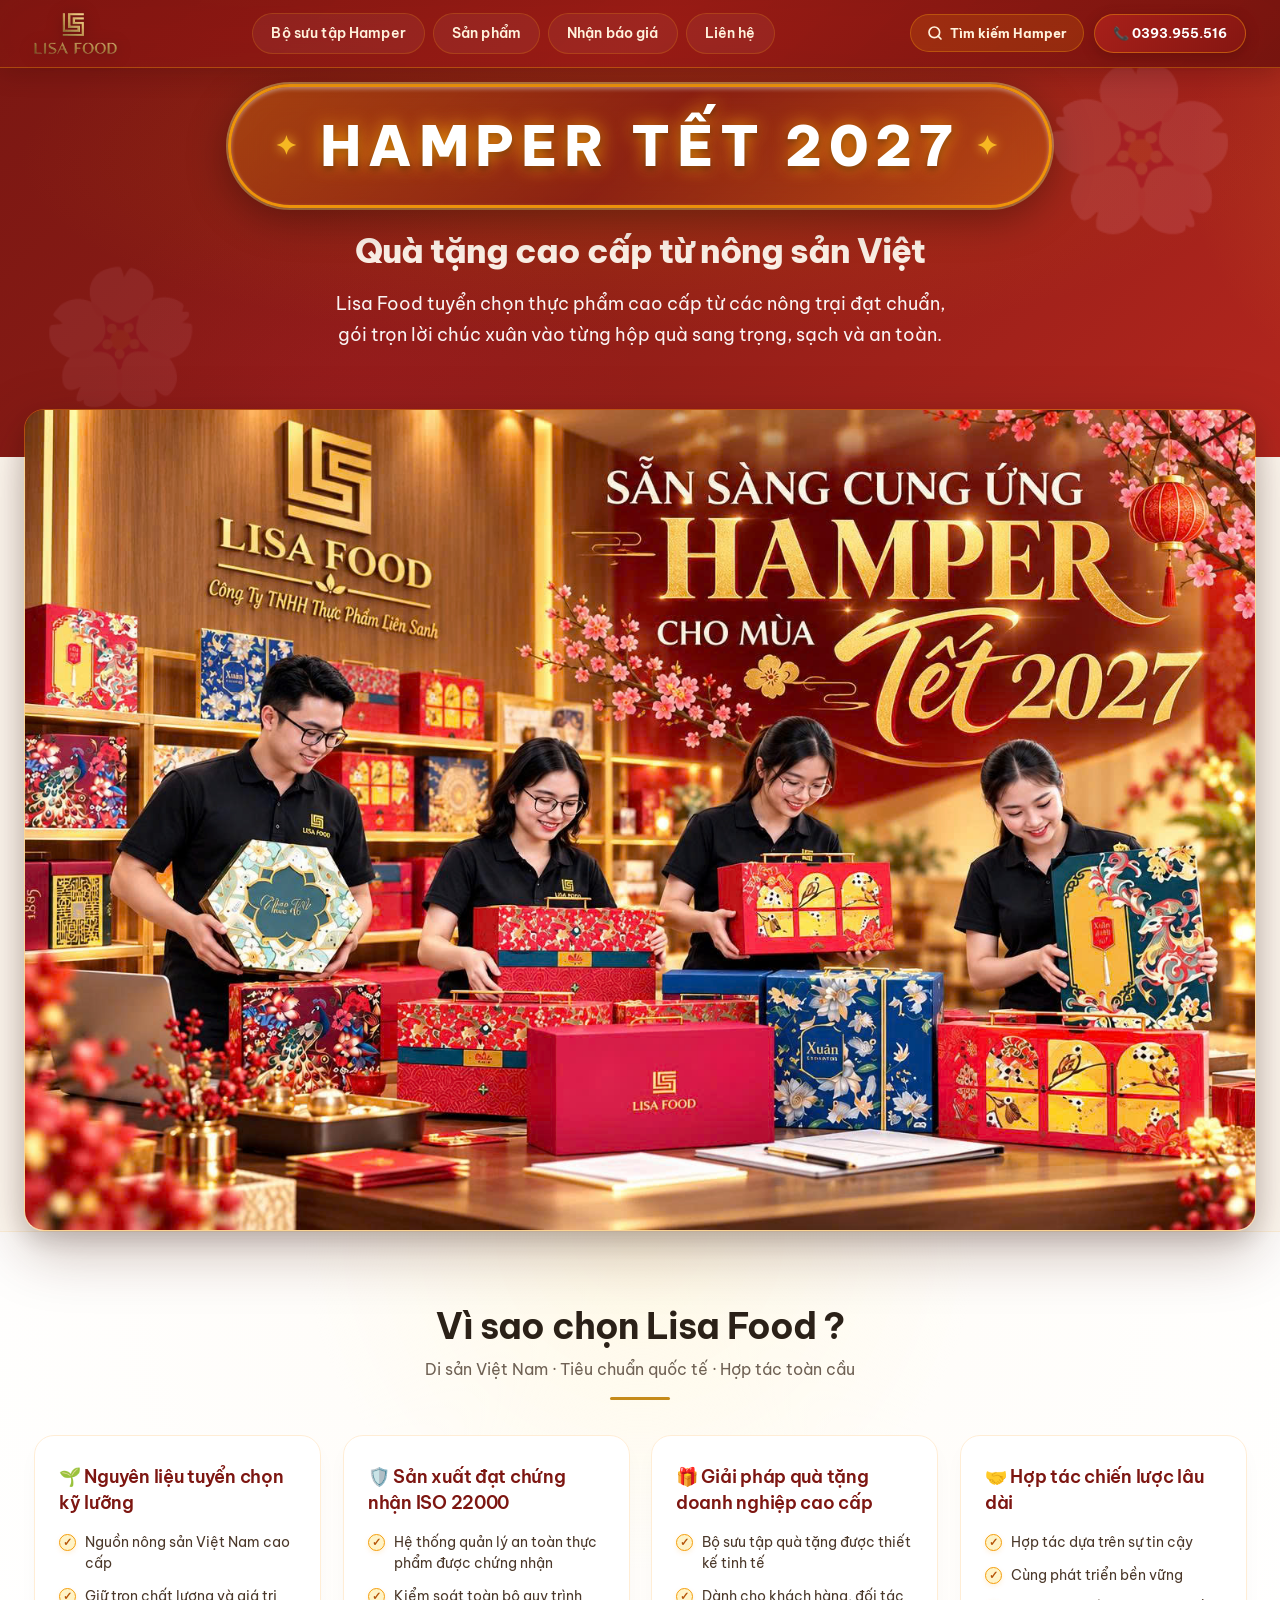
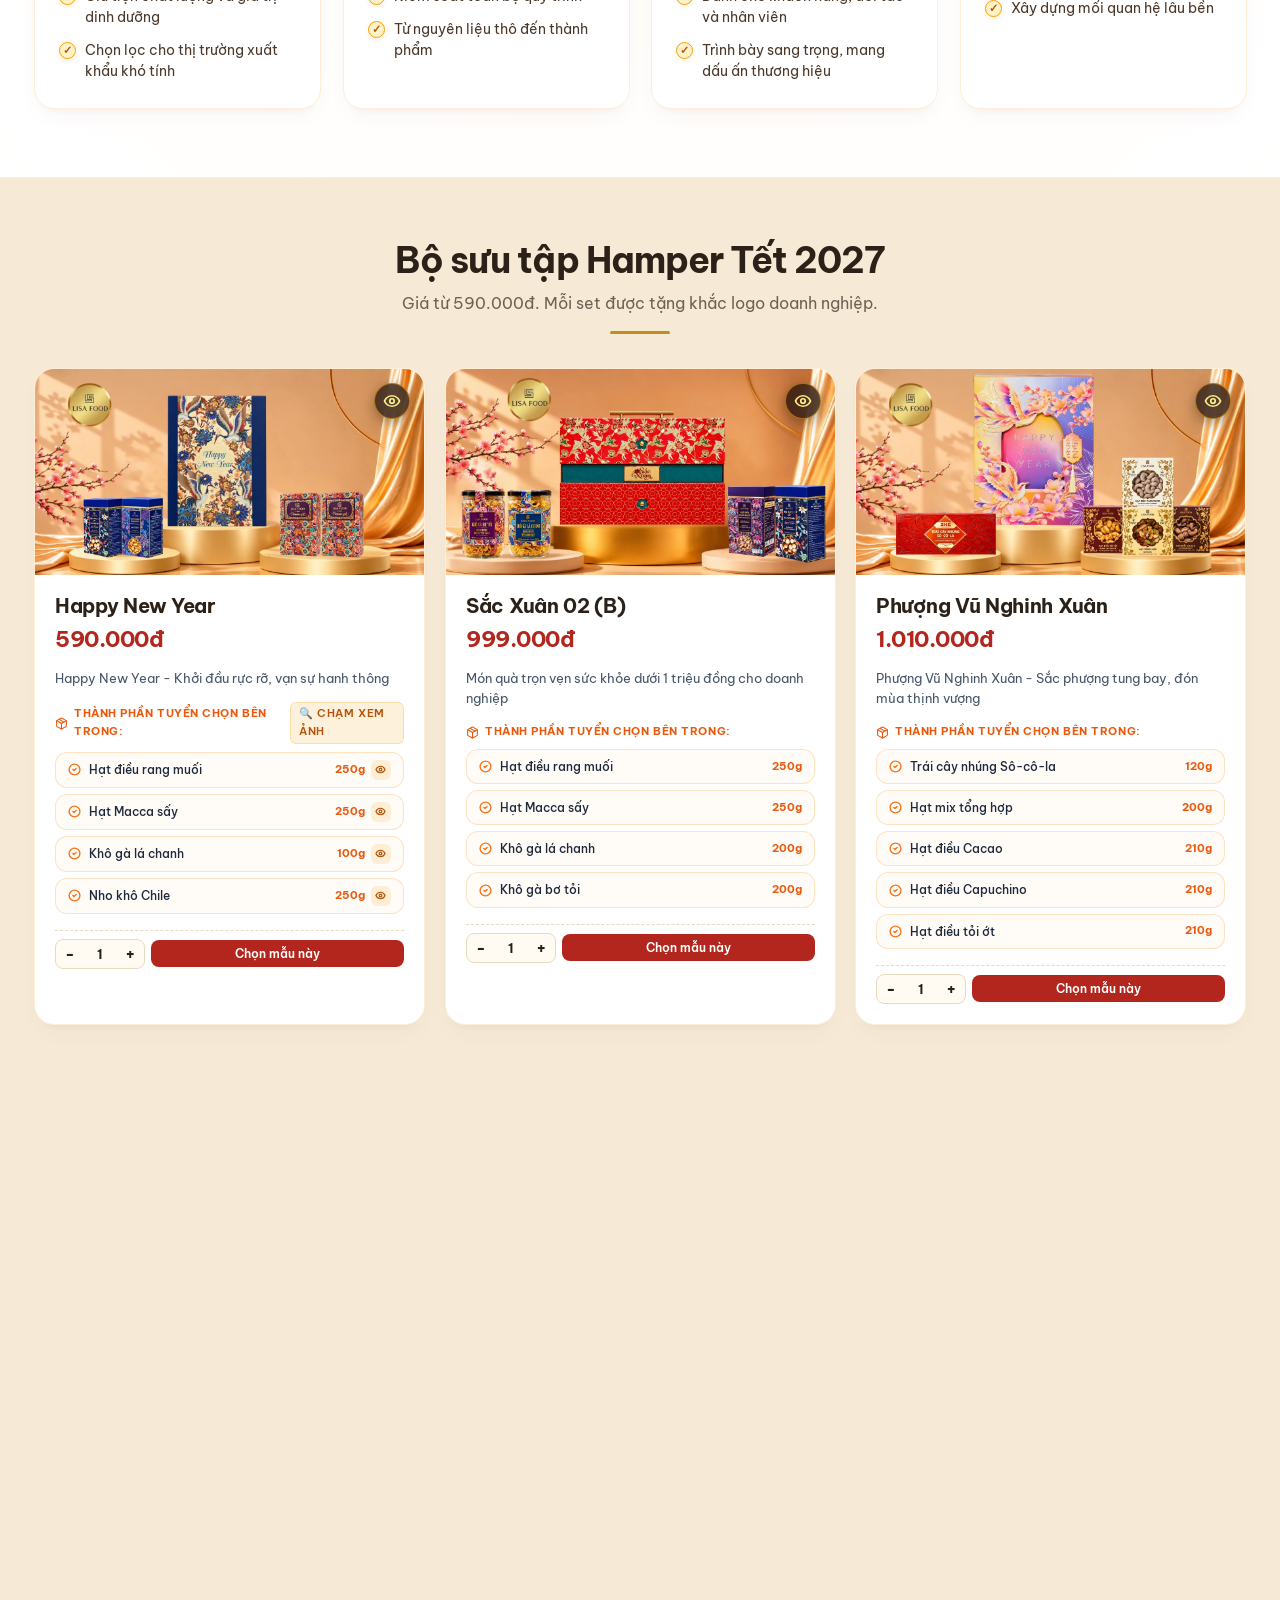
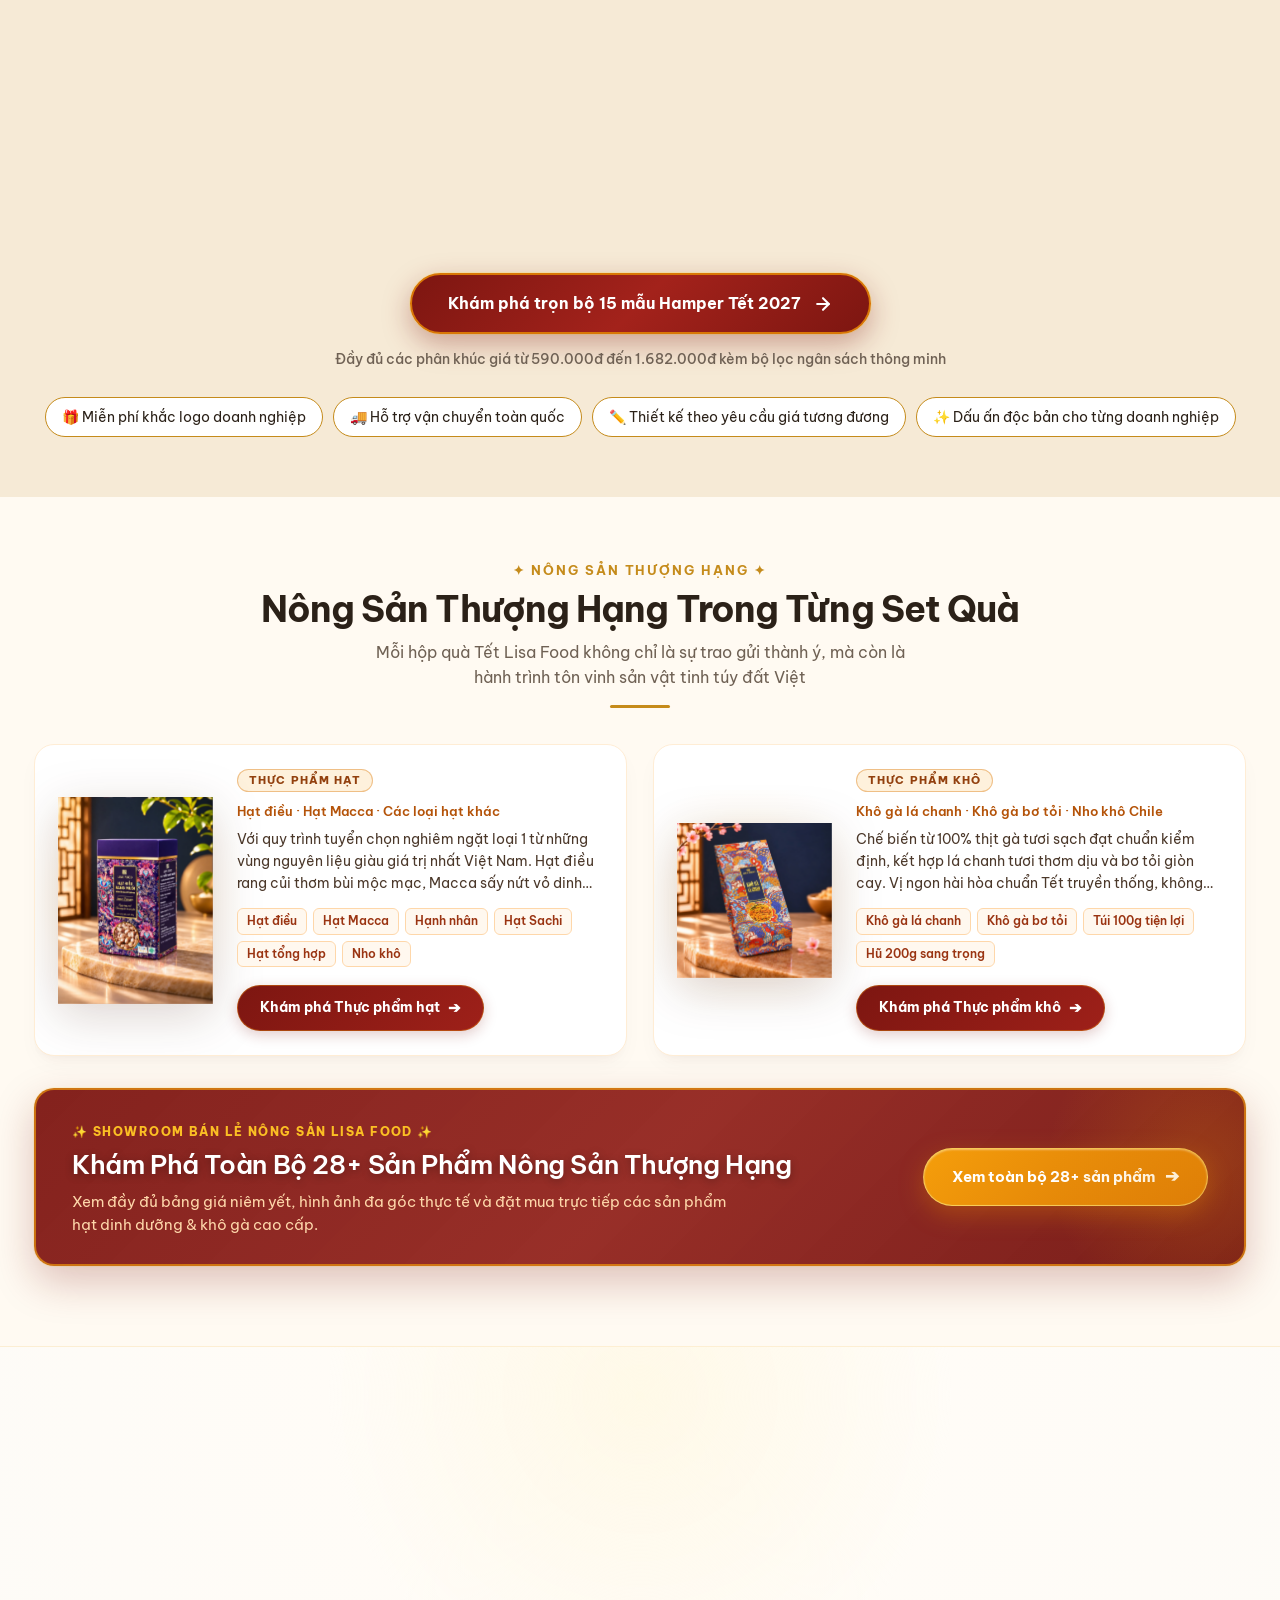
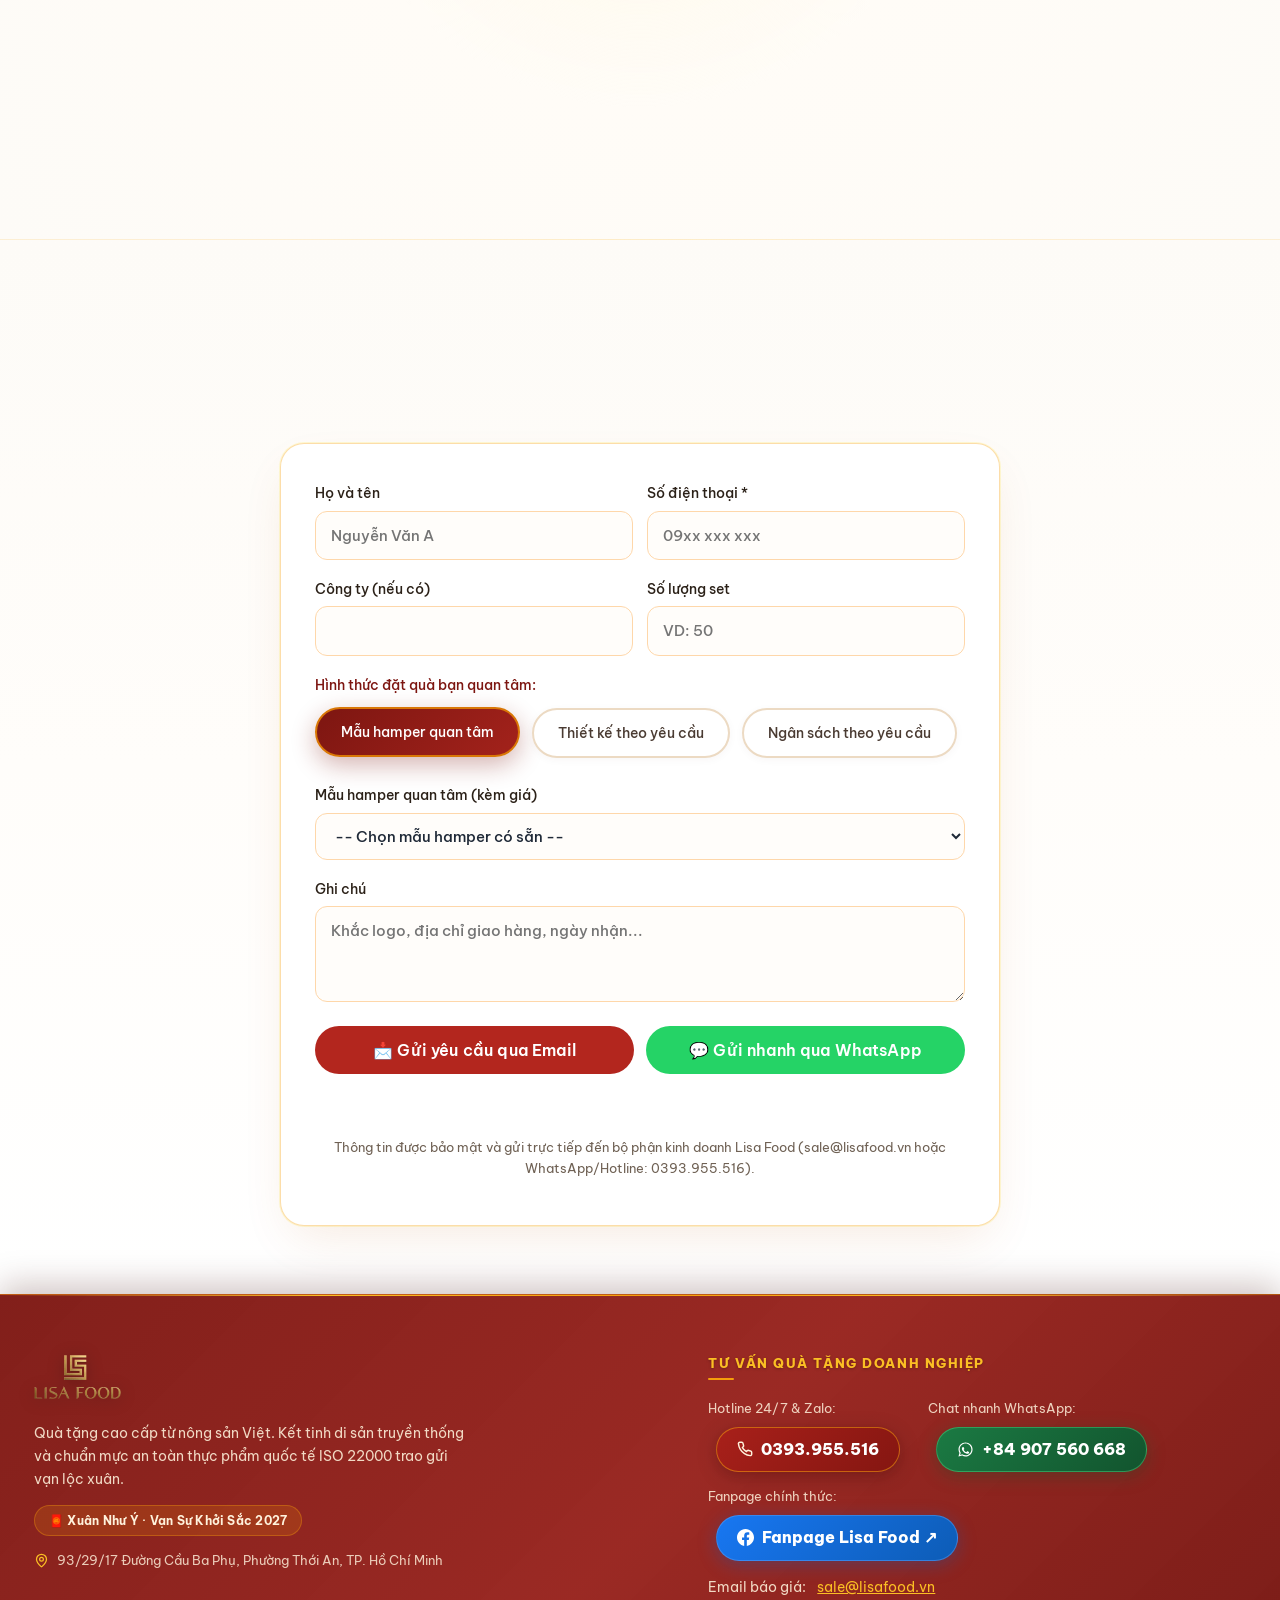
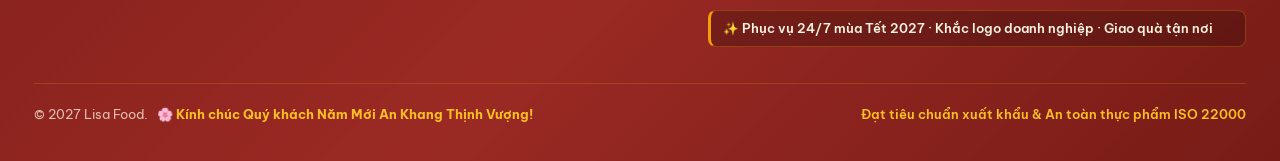
==== commit 02a7be65: "feat(architecture): separate dedicated hamper collection page (/hamper/) and streamline homepage wit" ====
--- a/index.html
+++ b/index.html
@@ -5176,6 +5176,42 @@
                 padding: 1px 6px;
                 font-size: 10.5px;
             }
+        }
+
+        /* --- NÚT XEM TRỌN BỘ 15 HAMPER TRÊN TRANG CHỦ --- */
+        .hamper-see-all-wrapper {
+            text-align: center;
+            margin: 48px auto 20px;
+            padding: 0 16px;
+        }
+
+        .btn-see-all-hampers {
+            display: inline-flex;
+            align-items: center;
+            gap: 12px;
+            background: linear-gradient(135deg, #7d1611 0%, #a3221b 50%, #7d1611 100%);
+            color: #ffffff !important;
+            padding: 16px 36px;
+            border-radius: 99px;
+            font-size: 16px;
+            font-weight: 700;
+            text-decoration: none;
+            border: 2px solid #d97706;
+            box-shadow: 0 10px 28px rgba(125, 22, 17, 0.35), 0 0 0 1px rgba(254, 240, 138, 0.4);
+            transition: all 0.3s cubic-bezier(0.16, 1, 0.3, 1);
+        }
+
+        .btn-see-all-hampers:hover {
+            transform: translateY(-3px) scale(1.02);
+            box-shadow: 0 16px 36px rgba(125, 22, 17, 0.45), 0 0 0 3px rgba(245, 158, 11, 0.6);
+            background: linear-gradient(135deg, #941b15 0%, #b82821 50%, #941b15 100%);
+        }
+
+        .hamper-see-all-sub {
+            margin-top: 14px;
+            font-size: 14px;
+            color: var(--muted);
+            font-weight: 500;
         }
 </style>
     <!-- Tự động fallback về PNG nếu trình duyệt không tải được WebP -->
@@ -5408,33 +5444,8 @@
                     <p>Giá từ 590.000đ. Mỗi set được tặng khắc logo doanh nghiệp.</p>
                     <div class="bar"></div>
                 </div>
-                
-                <!-- BỘ LỌC PHÂN KHÚC GIÁ HAMPER SANG TRỌNG (PHƯƠNG ÁN A) -->
-                <div class="hamper-filter-container">
-                    <div class="hamper-filter-tabs" id="hamperPriceTabs">
-                        <button type="button" class="hamper-filter-btn active" data-range="all" onclick="filterHamperPrice('all', this)">
-                            <span>🎁 Tất cả mức giá</span>
-                            <span class="badge-num">15</span>
-                        </button>
-                        <button type="button" class="hamper-filter-btn" data-range="under-1m" onclick="filterHamperPrice('under-1m', this)">
-                            <span>Dưới 1.000.000đ</span>
-                            <span class="badge-num">4</span>
-                        </button>
-                        <button type="button" class="hamper-filter-btn" data-range="1m-1.5m" onclick="filterHamperPrice('1m-1.5m', this)">
-                            <span>1.000.000đ - 1.500.000đ</span>
-                            <span class="badge-num">8</span>
-                        </button>
-                        <button type="button" class="hamper-filter-btn" data-range="above-1.5m" onclick="filterHamperPrice('above-1.5m', this)">
-                            <span>Trên 1.500.000đ</span>
-                            <span class="badge-num">2</span>
-                        </button>
-                        <button type="button" class="hamper-filter-btn" data-range="custom" onclick="filterHamperPrice('custom', this)">
-                            <span>Mẫu tự phối quà</span>
-                            <span class="badge-num">1</span>
-                        </button>
-                    </div>
-                </div>
 <div class="hg">
+                    
                     
                     <article class="hc" data-price="590000" data-price-range="under-1m">
                         <div class="spotlight-glow"></div><img src="images/hamper-happy-new-year.webp"
@@ -5579,177 +5590,6 @@
                                 </div>
                                 <button type="button" class="btn-add-list"
                                     onclick="addItemToList('Happy New Year', 590000, '590.000đ', this)">Chọn mẫu
-                                    này</button>
-                            </div>
-                        </div>
-                    </article>
-                    <article class="hc" data-price="899000" data-price-range="under-1m">
-                        <div class="spotlight-glow"></div><img src="images/hamper-ngoc-vu-khai-loc-b.webp"
-                            alt="Hamper Ngọc Vũ Khai Lộc (B)" loading="lazy">
-                        <div class="hb">
-                            <h3>Ngọc Vũ Khai Lộc (B)</h3>
-                            <div class="pr">899.000đ</div>
-                            <p class="exact-subtitle">Hộp quà lục giác mỹ thuật có đèn cùng bộ 4 món hạt dinh dưỡng</p>
-                            <div style="margin-bottom: 14px;">
-                                <p class="exact-heading">
-                                    <svg width="13" height="13" viewBox="0 0 24 24" fill="none" stroke="currentColor"
-                                        stroke-width="2" stroke-linecap="round" stroke-linejoin="round">
-                                        <path d="m7.5 4.27 9 5.15"></path>
-                                        <path
-                                            d="M21 8a2 2 0 0 0-1-1.73l-7-4a2 2 0 0 0-2 0l-7 4A2 2 0 0 0 3 8v8a2 2 0 0 0 1 1.73l7 4a2 2 0 0 0 2 0l7-4A2 2 0 0 0 21 16Z">
-                                        </path>
-                                        <path d="m3.3 7 8.7 5 8.7-5"></path>
-                                        <path d="M12 22V12"></path>
-                                    </svg>
-                                    Thành phần tuyển chọn bên trong:
-                                </p>
-                                <div class="exact-items-grid">
-
-                                    <div class="exact-item-pill">
-                                        <span class="exact-item-left">
-                                            <svg width="13" height="13" viewBox="0 0 24 24" fill="none"
-                                                stroke="currentColor" stroke-width="2.5" stroke-linecap="round"
-                                                stroke-linejoin="round">
-                                                <path
-                                                    d="M12 22c5.523 0 10-4.477 10-10S17.523 2 12 2 2 6.477 2 12s4.477 10 10 10z">
-                                                </path>
-                                                <path d="m9 12 2 2 4-4"></path>
-                                            </svg>
-                                            <span>Nho khô Chile</span>
-                                        </span>
-                                        <span class="exact-item-weight">250g</span>
-                                    </div>
-                                    <div class="exact-item-pill">
-                                        <span class="exact-item-left">
-                                            <svg width="13" height="13" viewBox="0 0 24 24" fill="none"
-                                                stroke="currentColor" stroke-width="2.5" stroke-linecap="round"
-                                                stroke-linejoin="round">
-                                                <path
-                                                    d="M12 22c5.523 0 10-4.477 10-10S17.523 2 12 2 2 6.477 2 12s4.477 10 10 10z">
-                                                </path>
-                                                <path d="m9 12 2 2 4-4"></path>
-                                            </svg>
-                                            <span>Hạt mix tổng hợp</span>
-                                        </span>
-                                        <span class="exact-item-weight">230g</span>
-                                    </div>
-                                    <div class="exact-item-pill">
-                                        <span class="exact-item-left">
-                                            <svg width="13" height="13" viewBox="0 0 24 24" fill="none"
-                                                stroke="currentColor" stroke-width="2.5" stroke-linecap="round"
-                                                stroke-linejoin="round">
-                                                <path
-                                                    d="M12 22c5.523 0 10-4.477 10-10S17.523 2 12 2 2 6.477 2 12s4.477 10 10 10z">
-                                                </path>
-                                                <path d="m9 12 2 2 4-4"></path>
-                                            </svg>
-                                            <span>Hạt Sachi rang mộc</span>
-                                        </span>
-                                        <span class="exact-item-weight">250g</span>
-                                    </div>
-                                    <div class="exact-item-pill">
-                                        <span class="exact-item-left">
-                                            <svg width="13" height="13" viewBox="0 0 24 24" fill="none"
-                                                stroke="currentColor" stroke-width="2.5" stroke-linecap="round"
-                                                stroke-linejoin="round">
-                                                <path
-                                                    d="M12 22c5.523 0 10-4.477 10-10S17.523 2 12 2 2 6.477 2 12s4.477 10 10 10z">
-                                                </path>
-                                                <path d="m9 12 2 2 4-4"></path>
-                                            </svg>
-                                            <span>Nhân Macca Wasabi</span>
-                                        </span>
-                                        <span class="exact-item-weight">210g</span>
-                                    </div>
-                                </div>
-                            </div>
-                            <div class="qty-box">
-                                <div class="qty-ctrl">
-                                    <button type="button" class="qty-btn" onclick="adjustQty(this, -1)">-</button>
-                                    <input type="text" class="qty-val" value="1" readonly>
-                                    <button type="button" class="qty-btn" onclick="adjustQty(this, 1)">+</button>
-                                </div>
-                                <button type="button" class="btn-add-list"
-                                    onclick="addItemToList('Ngọc Vũ Khai Lộc (B)', 899000, '899.000đ', this)">Chọn mẫu
-                                    này</button>
-                            </div>
-                        </div>
-                    </article>
-                    <article class="hc" data-price="955000" data-price-range="under-1m">
-                        <div class="spotlight-glow"></div><img src="images/hamper-ngoc-vu-khai-loc-a.webp"
-                            alt="Hamper Ngọc Vũ Khai Lộc (A)" loading="lazy">
-                        <div class="hb">
-                            <h3>Ngọc Vũ Khai Lộc (A)</h3>
-                            <div class="pr">955.000đ</div>
-                            <p class="exact-subtitle">Thiết kế hộp lục giác tích hợp đèn LED phát sáng nghệ thuật & Rượu
-                                sake</p>
-                            <div style="margin-bottom: 14px;">
-                                <p class="exact-heading">
-                                    <svg width="13" height="13" viewBox="0 0 24 24" fill="none" stroke="currentColor"
-                                        stroke-width="2" stroke-linecap="round" stroke-linejoin="round">
-                                        <path d="m7.5 4.27 9 5.15"></path>
-                                        <path
-                                            d="M21 8a2 2 0 0 0-1-1.73l-7-4a2 2 0 0 0-2 0l-7 4A2 2 0 0 0 3 8v8a2 2 0 0 0 1 1.73l7 4a2 2 0 0 0 2 0l7-4A2 2 0 0 0 21 16Z">
-                                        </path>
-                                        <path d="m3.3 7 8.7 5 8.7-5"></path>
-                                        <path d="M12 22V12"></path>
-                                    </svg>
-                                    Thành phần tuyển chọn bên trong:
-                                </p>
-                                <div class="exact-items-grid">
-
-                                    <div class="exact-item-pill">
-                                        <span class="exact-item-left">
-                                            <svg width="13" height="13" viewBox="0 0 24 24" fill="none"
-                                                stroke="currentColor" stroke-width="2.5" stroke-linecap="round"
-                                                stroke-linejoin="round">
-                                                <path
-                                                    d="M12 22c5.523 0 10-4.477 10-10S17.523 2 12 2 2 6.477 2 12s4.477 10 10 10z">
-                                                </path>
-                                                <path d="m9 12 2 2 4-4"></path>
-                                            </svg>
-                                            <span>Rượu sake Masuki Aka</span>
-                                        </span>
-                                        <span class="exact-item-weight">300ml</span>
-                                    </div>
-                                    <div class="exact-item-pill">
-                                        <span class="exact-item-left">
-                                            <svg width="13" height="13" viewBox="0 0 24 24" fill="none"
-                                                stroke="currentColor" stroke-width="2.5" stroke-linecap="round"
-                                                stroke-linejoin="round">
-                                                <path
-                                                    d="M12 22c5.523 0 10-4.477 10-10S17.523 2 12 2 2 6.477 2 12s4.477 10 10 10z">
-                                                </path>
-                                                <path d="m9 12 2 2 4-4"></path>
-                                            </svg>
-                                            <span>Hạt điều tỏi ớt</span>
-                                        </span>
-                                        <span class="exact-item-weight">210g</span>
-                                    </div>
-                                    <div class="exact-item-pill">
-                                        <span class="exact-item-left">
-                                            <svg width="13" height="13" viewBox="0 0 24 24" fill="none"
-                                                stroke="currentColor" stroke-width="2.5" stroke-linecap="round"
-                                                stroke-linejoin="round">
-                                                <path
-                                                    d="M12 22c5.523 0 10-4.477 10-10S17.523 2 12 2 2 6.477 2 12s4.477 10 10 10z">
-                                                </path>
-                                                <path d="m9 12 2 2 4-4"></path>
-                                            </svg>
-                                            <span>Hạt điều Cacao</span>
-                                        </span>
-                                        <span class="exact-item-weight">210g</span>
-                                    </div>
-                                </div>
-                            </div>
-                            <div class="qty-box">
-                                <div class="qty-ctrl">
-                                    <button type="button" class="qty-btn" onclick="adjustQty(this, -1)">-</button>
-                                    <input type="text" class="qty-val" value="1" readonly>
-                                    <button type="button" class="qty-btn" onclick="adjustQty(this, 1)">+</button>
-                                </div>
-                                <button type="button" class="btn-add-list"
-                                    onclick="addItemToList('Ngọc Vũ Khai Lộc (A)', 955000, '955.000đ', this)">Chọn mẫu
                                     này</button>
                             </div>
                         </div>
@@ -5951,523 +5791,6 @@
                             </div>
                         </div>
                     </article>
-                    <article class="hc" data-price="1022000" data-price-range="1m-1.5m">
-                        <div class="spotlight-glow"></div><img src="images/hamper-sac-xuan-01-a-2.webp"
-                            alt="Hamper Sắc Xuân 01 (A)" loading="lazy">
-                        <div class="hb">
-                            <h3>Sắc Xuân 01 (A)</h3>
-                            <div class="pr">1.022.000đ</div>
-                            <p class="exact-subtitle">Hộp quà ô cửa sổ mỹ thuật 2 tầng sang trọng, kèm túi xách đồng bộ
-                            </p>
-                            <div style="margin-bottom: 14px;">
-                                <p class="exact-heading">
-                                    <svg width="13" height="13" viewBox="0 0 24 24" fill="none" stroke="currentColor"
-                                        stroke-width="2" stroke-linecap="round" stroke-linejoin="round">
-                                        <path d="m7.5 4.27 9 5.15"></path>
-                                        <path
-                                            d="M21 8a2 2 0 0 0-1-1.73l-7-4a2 2 0 0 0-2 0l-7 4A2 2 0 0 0 3 8v8a2 2 0 0 0 1 1.73l7 4a2 2 0 0 0 2 0l7-4A2 2 0 0 0 21 16Z">
-                                        </path>
-                                        <path d="m3.3 7 8.7 5 8.7-5"></path>
-                                        <path d="M12 22V12"></path>
-                                    </svg>
-                                    Thành phần tuyển chọn bên trong:
-                                </p>
-                                <div class="exact-items-grid">
-
-                                    <div class="exact-item-pill">
-                                        <span class="exact-item-left">
-                                            <svg width="13" height="13" viewBox="0 0 24 24" fill="none"
-                                                stroke="currentColor" stroke-width="2.5" stroke-linecap="round"
-                                                stroke-linejoin="round">
-                                                <path
-                                                    d="M12 22c5.523 0 10-4.477 10-10S17.523 2 12 2 2 6.477 2 12s4.477 10 10 10z">
-                                                </path>
-                                                <path d="m9 12 2 2 4-4"></path>
-                                            </svg>
-                                            <span>Hạt điều Capuchino</span>
-                                        </span>
-                                        <span class="exact-item-weight">210g</span>
-                                    </div>
-                                    <div class="exact-item-pill">
-                                        <span class="exact-item-left">
-                                            <svg width="13" height="13" viewBox="0 0 24 24" fill="none"
-                                                stroke="currentColor" stroke-width="2.5" stroke-linecap="round"
-                                                stroke-linejoin="round">
-                                                <path
-                                                    d="M12 22c5.523 0 10-4.477 10-10S17.523 2 12 2 2 6.477 2 12s4.477 10 10 10z">
-                                                </path>
-                                                <path d="m9 12 2 2 4-4"></path>
-                                            </svg>
-                                            <span>Hạt mix tổng hợp</span>
-                                        </span>
-                                        <span class="exact-item-weight">200g</span>
-                                    </div>
-                                    <div class="exact-item-pill">
-                                        <span class="exact-item-left">
-                                            <svg width="13" height="13" viewBox="0 0 24 24" fill="none"
-                                                stroke="currentColor" stroke-width="2.5" stroke-linecap="round"
-                                                stroke-linejoin="round">
-                                                <path
-                                                    d="M12 22c5.523 0 10-4.477 10-10S17.523 2 12 2 2 6.477 2 12s4.477 10 10 10z">
-                                                </path>
-                                                <path d="m9 12 2 2 4-4"></path>
-                                            </svg>
-                                            <span>Nhân Macca Wasabi</span>
-                                        </span>
-                                        <span class="exact-item-weight">210g</span>
-                                    </div>
-                                    <div class="exact-item-pill">
-                                        <span class="exact-item-left">
-                                            <svg width="13" height="13" viewBox="0 0 24 24" fill="none"
-                                                stroke="currentColor" stroke-width="2.5" stroke-linecap="round"
-                                                stroke-linejoin="round">
-                                                <path
-                                                    d="M12 22c5.523 0 10-4.477 10-10S17.523 2 12 2 2 6.477 2 12s4.477 10 10 10z">
-                                                </path>
-                                                <path d="m9 12 2 2 4-4"></path>
-                                            </svg>
-                                            <span>Hạt điều tỏi ớt</span>
-                                        </span>
-                                        <span class="exact-item-weight">210g</span>
-                                    </div>
-                                </div>
-                            </div>
-                            <div class="qty-box">
-                                <div class="qty-ctrl">
-                                    <button type="button" class="qty-btn" onclick="adjustQty(this, -1)">-</button>
-                                    <input type="text" class="qty-val" value="1" readonly>
-                                    <button type="button" class="qty-btn" onclick="adjustQty(this, 1)">+</button>
-                                </div>
-                                <button type="button" class="btn-add-list"
-                                    onclick="addItemToList('Sắc Xuân 01 (A)', 1022000, '1.022.000đ', this)">Chọn mẫu
-                                    này</button>
-                            </div>
-                        </div>
-                    </article>
-                    <article class="hc" data-price="1043000" data-price-range="1m-1.5m">
-                        <div class="spotlight-glow"></div><img src="images/hamper-sac-xuan-02-a.webp"
-                            alt="Hamper Sắc Xuân 02 (A)" loading="lazy">
-                        <div class="hb">
-                            <h3>Sắc Xuân 02 (A)</h3>
-                            <div class="pr">1.043.000đ</div>
-                            <p class="exact-subtitle">Kết hợp hoàn mỹ cùng Rượu Vang Ý, Chi-lê, Pháp nhập khẩu</p>
-                            <div style="margin-bottom: 14px;">
-                                <p class="exact-heading">
-                                    <svg width="13" height="13" viewBox="0 0 24 24" fill="none" stroke="currentColor"
-                                        stroke-width="2" stroke-linecap="round" stroke-linejoin="round">
-                                        <path d="m7.5 4.27 9 5.15"></path>
-                                        <path
-                                            d="M21 8a2 2 0 0 0-1-1.73l-7-4a2 2 0 0 0-2 0l-7 4A2 2 0 0 0 3 8v8a2 2 0 0 0 1 1.73l7 4a2 2 0 0 0 2 0l7-4A2 2 0 0 0 21 16Z">
-                                        </path>
-                                        <path d="m3.3 7 8.7 5 8.7-5"></path>
-                                        <path d="M12 22V12"></path>
-                                    </svg>
-                                    Thành phần tuyển chọn bên trong:
-                                </p>
-                                <div class="exact-items-grid">
-                                    <div class="exact-item-pill">
-                                        <span class="exact-item-left">
-                                            <svg width="13" height="13" viewBox="0 0 24 24" fill="none"
-                                                stroke="currentColor" stroke-width="2.5" stroke-linecap="round"
-                                                stroke-linejoin="round">
-                                                <path
-                                                    d="M12 22c5.523 0 10-4.477 10-10S17.523 2 12 2 2 6.477 2 12s4.477 10 10 10z">
-                                                </path>
-                                                <path d="m9 12 2 2 4-4"></path>
-                                            </svg>
-                                            <span>Rượu vang Ý / Chi-lê / Pháp</span>
-                                        </span>
-                                        <span class="exact-item-weight">750ml</span>
-                                    </div>
-                                    <div class="exact-item-pill">
-                                        <span class="exact-item-left">
-                                            <svg width="13" height="13" viewBox="0 0 24 24" fill="none"
-                                                stroke="currentColor" stroke-width="2.5" stroke-linecap="round"
-                                                stroke-linejoin="round">
-                                                <path
-                                                    d="M12 22c5.523 0 10-4.477 10-10S17.523 2 12 2 2 6.477 2 12s4.477 10 10 10z">
-                                                </path>
-                                                <path d="m9 12 2 2 4-4"></path>
-                                            </svg>
-                                            <span>Hạt điều rang muối</span>
-                                        </span>
-                                        <span class="exact-item-weight">250g</span>
-                                    </div>
-                                    <div class="exact-item-pill">
-                                        <span class="exact-item-left">
-                                            <svg width="13" height="13" viewBox="0 0 24 24" fill="none"
-                                                stroke="currentColor" stroke-width="2.5" stroke-linecap="round"
-                                                stroke-linejoin="round">
-                                                <path
-                                                    d="M12 22c5.523 0 10-4.477 10-10S17.523 2 12 2 2 6.477 2 12s4.477 10 10 10z">
-                                                </path>
-                                                <path d="m9 12 2 2 4-4"></path>
-                                            </svg>
-                                            <span>Hạt Macca sấy</span>
-                                        </span>
-                                        <span class="exact-item-weight">250g</span>
-                                    </div>
-                                </div>
-                            </div>
-                            <div class="qty-box">
-                                <div class="qty-ctrl">
-                                    <button type="button" class="qty-btn" onclick="adjustQty(this, -1)">-</button>
-                                    <input type="text" class="qty-val" value="1" readonly>
-                                    <button type="button" class="qty-btn" onclick="adjustQty(this, 1)">+</button>
-                                </div>
-                                <button type="button" class="btn-add-list"
-                                    onclick="addItemToList('Sắc Xuân 02 (A)', 1043000, '1.043.000đ', this)">Chọn mẫu
-                                    này</button>
-                            </div>
-                        </div>
-                    </article>
-                    <article class="hc" data-price="1055000" data-price-range="1m-1.5m">
-                        <div class="spotlight-glow"></div><img src="images/hamper-xuan-dong-day.webp"
-                            alt="Hamper Xuân Đong Đầy" loading="lazy">
-                        <div class="hb">
-                            <h3>Xuân Đong Đầy</h3>
-                            <div class="pr">1.055.000đ</div>
-                            <p class="exact-subtitle">Bộ 5 loại hạt dinh dưỡng thanh lành cho gia đình sum vầy</p>
-                            <div style="margin-bottom: 14px;">
-                                <p class="exact-heading">
-                                    <svg width="13" height="13" viewBox="0 0 24 24" fill="none" stroke="currentColor"
-                                        stroke-width="2" stroke-linecap="round" stroke-linejoin="round">
-                                        <path d="m7.5 4.27 9 5.15"></path>
-                                        <path
-                                            d="M21 8a2 2 0 0 0-1-1.73l-7-4a2 2 0 0 0-2 0l-7 4A2 2 0 0 0 3 8v8a2 2 0 0 0 1 1.73l7 4a2 2 0 0 0 2 0l7-4A2 2 0 0 0 21 16Z">
-                                        </path>
-                                        <path d="m3.3 7 8.7 5 8.7-5"></path>
-                                        <path d="M12 22V12"></path>
-                                    </svg>
-                                    Thành phần tuyển chọn bên trong:
-                                </p>
-                                <div class="exact-items-grid">
-
-                                    <div class="exact-item-pill">
-                                        <span class="exact-item-left">
-                                            <svg width="13" height="13" viewBox="0 0 24 24" fill="none"
-                                                stroke="currentColor" stroke-width="2.5" stroke-linecap="round"
-                                                stroke-linejoin="round">
-                                                <path
-                                                    d="M12 22c5.523 0 10-4.477 10-10S17.523 2 12 2 2 6.477 2 12s4.477 10 10 10z">
-                                                </path>
-                                                <path d="m9 12 2 2 4-4"></path>
-                                            </svg>
-                                            <span>Hạt Sachi rang mộc</span>
-                                        </span>
-                                        <span class="exact-item-weight">200g</span>
-                                    </div>
-                                    <div class="exact-item-pill">
-                                        <span class="exact-item-left">
-                                            <svg width="13" height="13" viewBox="0 0 24 24" fill="none"
-                                                stroke="currentColor" stroke-width="2.5" stroke-linecap="round"
-                                                stroke-linejoin="round">
-                                                <path
-                                                    d="M12 22c5.523 0 10-4.477 10-10S17.523 2 12 2 2 6.477 2 12s4.477 10 10 10z">
-                                                </path>
-                                                <path d="m9 12 2 2 4-4"></path>
-                                            </svg>
-                                            <span>Hạt điều Capuchino</span>
-                                        </span>
-                                        <span class="exact-item-weight">210g</span>
-                                    </div>
-                                    <div class="exact-item-pill">
-                                        <span class="exact-item-left">
-                                            <svg width="13" height="13" viewBox="0 0 24 24" fill="none"
-                                                stroke="currentColor" stroke-width="2.5" stroke-linecap="round"
-                                                stroke-linejoin="round">
-                                                <path
-                                                    d="M12 22c5.523 0 10-4.477 10-10S17.523 2 12 2 2 6.477 2 12s4.477 10 10 10z">
-                                                </path>
-                                                <path d="m9 12 2 2 4-4"></path>
-                                            </svg>
-                                            <span>Hạt điều Cacao</span>
-                                        </span>
-                                        <span class="exact-item-weight">210g</span>
-                                    </div>
-                                    <div class="exact-item-pill">
-                                        <span class="exact-item-left">
-                                            <svg width="13" height="13" viewBox="0 0 24 24" fill="none"
-                                                stroke="currentColor" stroke-width="2.5" stroke-linecap="round"
-                                                stroke-linejoin="round">
-                                                <path
-                                                    d="M12 22c5.523 0 10-4.477 10-10S17.523 2 12 2 2 6.477 2 12s4.477 10 10 10z">
-                                                </path>
-                                                <path d="m9 12 2 2 4-4"></path>
-                                            </svg>
-                                            <span>Hạt điều tỏi ớt</span>
-                                        </span>
-                                        <span class="exact-item-weight">210g</span>
-                                    </div>
-                                    <div class="exact-item-pill">
-                                        <span class="exact-item-left">
-                                            <svg width="13" height="13" viewBox="0 0 24 24" fill="none"
-                                                stroke="currentColor" stroke-width="2.5" stroke-linecap="round"
-                                                stroke-linejoin="round">
-                                                <path
-                                                    d="M12 22c5.523 0 10-4.477 10-10S17.523 2 12 2 2 6.477 2 12s4.477 10 10 10z">
-                                                </path>
-                                                <path d="m9 12 2 2 4-4"></path>
-                                            </svg>
-                                            <span>Hạt mix tổng hợp</span>
-                                        </span>
-                                        <span class="exact-item-weight">200g</span>
-                                    </div>
-                                </div>
-                            </div>
-                            <div class="qty-box">
-                                <div class="qty-ctrl">
-                                    <button type="button" class="qty-btn" onclick="adjustQty(this, -1)">-</button>
-                                    <input type="text" class="qty-val" value="1" readonly>
-                                    <button type="button" class="qty-btn" onclick="adjustQty(this, 1)">+</button>
-                                </div>
-                                <button type="button" class="btn-add-list"
-                                    onclick="addItemToList('Xuân Đong Đầy', 1055000, '1.055.000đ', this)">Chọn mẫu
-                                    này</button>
-                            </div>
-                        </div>
-                    </article>
-                    <article class="hc" data-price="1154000" data-price-range="1m-1.5m">
-                        <div class="spotlight-glow"></div><img src="images/hamper-sac-xuan-01-b.webp"
-                            alt="Hamper Sắc Xuân 01 (B)" loading="lazy">
-                        <div class="hb">
-                            <h3>Sắc Xuân 01 (B)</h3>
-                            <div class="pr">1.154.000đ</div>
-                            <p class="exact-subtitle">Bộ quà 6 món hũ thủy tinh Super Premium thượng hạng kèm túi xách
-                            </p>
-                            <div style="margin-bottom: 14px;">
-                                <p class="exact-heading">
-                                    <svg width="13" height="13" viewBox="0 0 24 24" fill="none" stroke="currentColor"
-                                        stroke-width="2" stroke-linecap="round" stroke-linejoin="round">
-                                        <path d="m7.5 4.27 9 5.15"></path>
-                                        <path
-                                            d="M21 8a2 2 0 0 0-1-1.73l-7-4a2 2 0 0 0-2 0l-7 4A2 2 0 0 0 3 8v8a2 2 0 0 0 1 1.73l7 4a2 2 0 0 0 2 0l7-4A2 2 0 0 0 21 16Z">
-                                        </path>
-                                        <path d="m3.3 7 8.7 5 8.7-5"></path>
-                                        <path d="M12 22V12"></path>
-                                    </svg>
-                                    Thành phần tuyển chọn bên trong:
-                                </p>
-                                <div class="exact-items-grid">
-
-                                    <div class="exact-item-pill">
-                                        <span class="exact-item-left">
-                                            <svg width="13" height="13" viewBox="0 0 24 24" fill="none"
-                                                stroke="currentColor" stroke-width="2.5" stroke-linecap="round"
-                                                stroke-linejoin="round">
-                                                <path
-                                                    d="M12 22c5.523 0 10-4.477 10-10S17.523 2 12 2 2 6.477 2 12s4.477 10 10 10z">
-                                                </path>
-                                                <path d="m9 12 2 2 4-4"></path>
-                                            </svg>
-                                            <span>Hạt Macca sấy</span>
-                                        </span>
-                                        <span class="exact-item-weight">250g</span>
-                                    </div>
-                                    <div class="exact-item-pill">
-                                        <span class="exact-item-left">
-                                            <svg width="13" height="13" viewBox="0 0 24 24" fill="none"
-                                                stroke="currentColor" stroke-width="2.5" stroke-linecap="round"
-                                                stroke-linejoin="round">
-                                                <path
-                                                    d="M12 22c5.523 0 10-4.477 10-10S17.523 2 12 2 2 6.477 2 12s4.477 10 10 10z">
-                                                </path>
-                                                <path d="m9 12 2 2 4-4"></path>
-                                            </svg>
-                                            <span>Hạnh nhân rang bơ</span>
-                                        </span>
-                                        <span class="exact-item-weight">250g</span>
-                                    </div>
-                                    <div class="exact-item-pill">
-                                        <span class="exact-item-left">
-                                            <svg width="13" height="13" viewBox="0 0 24 24" fill="none"
-                                                stroke="currentColor" stroke-width="2.5" stroke-linecap="round"
-                                                stroke-linejoin="round">
-                                                <path
-                                                    d="M12 22c5.523 0 10-4.477 10-10S17.523 2 12 2 2 6.477 2 12s4.477 10 10 10z">
-                                                </path>
-                                                <path d="m9 12 2 2 4-4"></path>
-                                            </svg>
-                                            <span>Hạt điều Capuchino</span>
-                                        </span>
-                                        <span class="exact-item-weight">200g</span>
-                                    </div>
-                                    <div class="exact-item-pill">
-                                        <span class="exact-item-left">
-                                            <svg width="13" height="13" viewBox="0 0 24 24" fill="none"
-                                                stroke="currentColor" stroke-width="2.5" stroke-linecap="round"
-                                                stroke-linejoin="round">
-                                                <path
-                                                    d="M12 22c5.523 0 10-4.477 10-10S17.523 2 12 2 2 6.477 2 12s4.477 10 10 10z">
-                                                </path>
-                                                <path d="m9 12 2 2 4-4"></path>
-                                            </svg>
-                                            <span>Hạt điều Cacao</span>
-                                        </span>
-                                        <span class="exact-item-weight">200g</span>
-                                    </div>
-                                    <div class="exact-item-pill">
-                                        <span class="exact-item-left">
-                                            <svg width="13" height="13" viewBox="0 0 24 24" fill="none"
-                                                stroke="currentColor" stroke-width="2.5" stroke-linecap="round"
-                                                stroke-linejoin="round">
-                                                <path
-                                                    d="M12 22c5.523 0 10-4.477 10-10S17.523 2 12 2 2 6.477 2 12s4.477 10 10 10z">
-                                                </path>
-                                                <path d="m9 12 2 2 4-4"></path>
-                                            </svg>
-                                            <span>Hạt mix tổng hợp</span>
-                                        </span>
-                                        <span class="exact-item-weight">230g</span>
-                                    </div>
-                                    <div class="exact-item-pill">
-                                        <span class="exact-item-left">
-                                            <svg width="13" height="13" viewBox="0 0 24 24" fill="none"
-                                                stroke="currentColor" stroke-width="2.5" stroke-linecap="round"
-                                                stroke-linejoin="round">
-                                                <path
-                                                    d="M12 22c5.523 0 10-4.477 10-10S17.523 2 12 2 2 6.477 2 12s4.477 10 10 10z">
-                                                </path>
-                                                <path d="m9 12 2 2 4-4"></path>
-                                            </svg>
-                                            <span>Nho khô Chile</span>
-                                        </span>
-                                        <span class="exact-item-weight">250g</span>
-                                    </div>
-                                </div>
-                            </div>
-                            <div class="qty-box">
-                                <div class="qty-ctrl">
-                                    <button type="button" class="qty-btn" onclick="adjustQty(this, -1)">-</button>
-                                    <input type="text" class="qty-val" value="1" readonly>
-                                    <button type="button" class="qty-btn" onclick="adjustQty(this, 1)">+</button>
-                                </div>
-                                <button type="button" class="btn-add-list"
-                                    onclick="addItemToList('Sắc Xuân 01 (B)', 1154000, '1.154.000đ', this)">Chọn mẫu
-                                    này</button>
-                            </div>
-                        </div>
-                    </article>
-                    <article class="hc" data-price="1314000" data-price-range="1m-1.5m">
-                        <div class="spotlight-glow"></div><img src="images/hamper-huong-xuan.webp"
-                            alt="Hamper Hương Xuân" loading="lazy">
-                        <div class="hb">
-                            <h3>Hương Xuân</h3>
-                            <div class="pr">1.314.000đ</div>
-                            <p class="exact-subtitle">Thiết kế biểu tượng Linh Dương thịnh vượng - 6 món thượng hạng</p>
-                            <div style="margin-bottom: 14px;">
-                                <p class="exact-heading">
-                                    <svg width="13" height="13" viewBox="0 0 24 24" fill="none" stroke="currentColor"
-                                        stroke-width="2" stroke-linecap="round" stroke-linejoin="round">
-                                        <path d="m7.5 4.27 9 5.15"></path>
-                                        <path
-                                            d="M21 8a2 2 0 0 0-1-1.73l-7-4a2 2 0 0 0-2 0l-7 4A2 2 0 0 0 3 8v8a2 2 0 0 0 1 1.73l7 4a2 2 0 0 0 2 0l7-4A2 2 0 0 0 21 16Z">
-                                        </path>
-                                        <path d="m3.3 7 8.7 5 8.7-5"></path>
-                                        <path d="M12 22V12"></path>
-                                    </svg>
-                                    Thành phần tuyển chọn bên trong:
-                                </p>
-                                <div class="exact-items-grid">
-
-                                    <div class="exact-item-pill">
-                                        <span class="exact-item-left">
-                                            <svg width="13" height="13" viewBox="0 0 24 24" fill="none"
-                                                stroke="currentColor" stroke-width="2.5" stroke-linecap="round"
-                                                stroke-linejoin="round">
-                                                <path
-                                                    d="M12 22c5.523 0 10-4.477 10-10S17.523 2 12 2 2 6.477 2 12s4.477 10 10 10z">
-                                                </path>
-                                                <path d="m9 12 2 2 4-4"></path>
-                                            </svg>
-                                            <span>Hạnh nhân rang bơ</span>
-                                        </span>
-                                        <span class="exact-item-weight">250g</span>
-                                    </div>
-                                    <div class="exact-item-pill">
-                                        <span class="exact-item-left">
-                                            <svg width="13" height="13" viewBox="0 0 24 24" fill="none"
-                                                stroke="currentColor" stroke-width="2.5" stroke-linecap="round"
-                                                stroke-linejoin="round">
-                                                <path
-                                                    d="M12 22c5.523 0 10-4.477 10-10S17.523 2 12 2 2 6.477 2 12s4.477 10 10 10z">
-                                                </path>
-                                                <path d="m9 12 2 2 4-4"></path>
-                                            </svg>
-                                            <span>Hạt điều rang muối</span>
-                                        </span>
-                                        <span class="exact-item-weight">250g</span>
-                                    </div>
-                                    <div class="exact-item-pill">
-                                        <span class="exact-item-left">
-                                            <svg width="13" height="13" viewBox="0 0 24 24" fill="none"
-                                                stroke="currentColor" stroke-width="2.5" stroke-linecap="round"
-                                                stroke-linejoin="round">
-                                                <path
-                                                    d="M12 22c5.523 0 10-4.477 10-10S17.523 2 12 2 2 6.477 2 12s4.477 10 10 10z">
-                                                </path>
-                                                <path d="m9 12 2 2 4-4"></path>
-                                            </svg>
-                                            <span>Hạt Macca sấy</span>
-                                        </span>
-                                        <span class="exact-item-weight">250g</span>
-                                    </div>
-                                    <div class="exact-item-pill">
-                                        <span class="exact-item-left">
-                                            <svg width="13" height="13" viewBox="0 0 24 24" fill="none"
-                                                stroke="currentColor" stroke-width="2.5" stroke-linecap="round"
-                                                stroke-linejoin="round">
-                                                <path
-                                                    d="M12 22c5.523 0 10-4.477 10-10S17.523 2 12 2 2 6.477 2 12s4.477 10 10 10z">
-                                                </path>
-                                                <path d="m9 12 2 2 4-4"></path>
-                                            </svg>
-                                            <span>Hạt điều Capuchino</span>
-                                        </span>
-                                        <span class="exact-item-weight">200g</span>
-                                    </div>
-                                    <div class="exact-item-pill">
-                                        <span class="exact-item-left">
-                                            <svg width="13" height="13" viewBox="0 0 24 24" fill="none"
-                                                stroke="currentColor" stroke-width="2.5" stroke-linecap="round"
-                                                stroke-linejoin="round">
-                                                <path
-                                                    d="M12 22c5.523 0 10-4.477 10-10S17.523 2 12 2 2 6.477 2 12s4.477 10 10 10z">
-                                                </path>
-                                                <path d="m9 12 2 2 4-4"></path>
-                                            </svg>
-                                            <span>Hạt điều Cacao</span>
-                                        </span>
-                                        <span class="exact-item-weight">200g</span>
-                                    </div>
-                                    <div class="exact-item-pill">
-                                        <span class="exact-item-left">
-                                            <svg width="13" height="13" viewBox="0 0 24 24" fill="none"
-                                                stroke="currentColor" stroke-width="2.5" stroke-linecap="round"
-                                                stroke-linejoin="round">
-                                                <path
-                                                    d="M12 22c5.523 0 10-4.477 10-10S17.523 2 12 2 2 6.477 2 12s4.477 10 10 10z">
-                                                </path>
-                                                <path d="m9 12 2 2 4-4"></path>
-                                            </svg>
-                                            <span>Hạt điều tỏi ớt</span>
-                                        </span>
-                                        <span class="exact-item-weight">200g</span>
-                                    </div>
-                                </div>
-                            </div>
-                            <div class="qty-box">
-                                <div class="qty-ctrl">
-                                    <button type="button" class="qty-btn" onclick="adjustQty(this, -1)">-</button>
-                                    <input type="text" class="qty-val" value="1" readonly>
-                                    <button type="button" class="qty-btn" onclick="adjustQty(this, 1)">+</button>
-                                </div>
-                                <button type="button" class="btn-add-list"
-                                    onclick="addItemToList('Hương Xuân', 1314000, '1.314.000đ', this)">Chọn mẫu
-                                    này</button>
-                            </div>
-                        </div>
-                    </article>
                     <article class="hc" data-price="1380000" data-price-range="1m-1.5m">
                         <div class="spotlight-glow"></div><img src="images/hamper-xuan-hoan-ca.webp"
                             alt="Hamper Xuân Hoan Ca" loading="lazy">
@@ -6571,111 +5894,6 @@
                                 </div>
                                 <button type="button" class="btn-add-list"
                                     onclick="addItemToList('Xuân Hoan Ca', 1380000, '1.380.000đ', this)">Chọn mẫu
-                                    này</button>
-                            </div>
-                        </div>
-                    </article>
-                    <article class="hc" data-price="1435000" data-price-range="1m-1.5m">
-                        <div class="spotlight-glow"></div><img src="images/hamper-tet-viet.webp" alt="Hamper Tết Việt"
-                            loading="lazy">
-                        <div class="hb">
-                            <h3>Tết Việt</h3>
-                            <div class="pr">1.435.000đ</div>
-                            <p class="exact-subtitle">Tết Việt - Hạc vàng khai niên, phú quý cát tường</p>
-                            <div style="margin-bottom: 14px;">
-                                <p class="exact-heading">
-                                    <svg width="13" height="13" viewBox="0 0 24 24" fill="none" stroke="currentColor"
-                                        stroke-width="2" stroke-linecap="round" stroke-linejoin="round">
-                                        <path d="m7.5 4.27 9 5.15"></path>
-                                        <path
-                                            d="M21 8a2 2 0 0 0-1-1.73l-7-4a2 2 0 0 0-2 0l-7 4A2 2 0 0 0 3 8v8a2 2 0 0 0 1 1.73l7 4a2 2 0 0 0 2 0l7-4A2 2 0 0 0 21 16Z">
-                                        </path>
-                                        <path d="m3.3 7 8.7 5 8.7-5"></path>
-                                        <path d="M12 22V12"></path>
-                                    </svg>
-                                    Thành phần tuyển chọn bên trong:
-                                </p>
-                                <div class="exact-items-grid">
-                                    <div class="exact-item-pill">
-                                        <span class="exact-item-left">
-                                            <svg width="13" height="13" viewBox="0 0 24 24" fill="none"
-                                                stroke="currentColor" stroke-width="2.5" stroke-linecap="round"
-                                                stroke-linejoin="round">
-                                                <path
-                                                    d="M12 22c5.523 0 10-4.477 10-10S17.523 2 12 2 2 6.477 2 12s4.477 10 10 10z">
-                                                </path>
-                                                <path d="m9 12 2 2 4-4"></path>
-                                            </svg>
-                                            <span>Rượu mơ Moriko</span>
-                                        </span>
-                                        <span class="exact-item-weight">500ml</span>
-                                    </div>
-                                    <div class="exact-item-pill">
-                                        <span class="exact-item-left">
-                                            <svg width="13" height="13" viewBox="0 0 24 24" fill="none"
-                                                stroke="currentColor" stroke-width="2.5" stroke-linecap="round"
-                                                stroke-linejoin="round">
-                                                <path
-                                                    d="M12 22c5.523 0 10-4.477 10-10S17.523 2 12 2 2 6.477 2 12s4.477 10 10 10z">
-                                                </path>
-                                                <path d="m9 12 2 2 4-4"></path>
-                                            </svg>
-                                            <span>Hạt điều tỏi ớt</span>
-                                        </span>
-                                        <span class="exact-item-weight">210g</span>
-                                    </div>
-                                    <div class="exact-item-pill">
-                                        <span class="exact-item-left">
-                                            <svg width="13" height="13" viewBox="0 0 24 24" fill="none"
-                                                stroke="currentColor" stroke-width="2.5" stroke-linecap="round"
-                                                stroke-linejoin="round">
-                                                <path
-                                                    d="M12 22c5.523 0 10-4.477 10-10S17.523 2 12 2 2 6.477 2 12s4.477 10 10 10z">
-                                                </path>
-                                                <path d="m9 12 2 2 4-4"></path>
-                                            </svg>
-                                            <span>Hạt điều Cacao</span>
-                                        </span>
-                                        <span class="exact-item-weight">210g</span>
-                                    </div>
-                                    <div class="exact-item-pill">
-                                        <span class="exact-item-left">
-                                            <svg width="13" height="13" viewBox="0 0 24 24" fill="none"
-                                                stroke="currentColor" stroke-width="2.5" stroke-linecap="round"
-                                                stroke-linejoin="round">
-                                                <path
-                                                    d="M12 22c5.523 0 10-4.477 10-10S17.523 2 12 2 2 6.477 2 12s4.477 10 10 10z">
-                                                </path>
-                                                <path d="m9 12 2 2 4-4"></path>
-                                            </svg>
-                                            <span>Hạt điều Capuchino</span>
-                                        </span>
-                                        <span class="exact-item-weight">210g</span>
-                                    </div>
-                                    <div class="exact-item-pill">
-                                        <span class="exact-item-left">
-                                            <svg width="13" height="13" viewBox="0 0 24 24" fill="none"
-                                                stroke="currentColor" stroke-width="2.5" stroke-linecap="round"
-                                                stroke-linejoin="round">
-                                                <path
-                                                    d="M12 22c5.523 0 10-4.477 10-10S17.523 2 12 2 2 6.477 2 12s4.477 10 10 10z">
-                                                </path>
-                                                <path d="m9 12 2 2 4-4"></path>
-                                            </svg>
-                                            <span>Nhân Macca Wasabi</span>
-                                        </span>
-                                        <span class="exact-item-weight">200g</span>
-                                    </div>
-                                </div>
-                            </div>
-                            <div class="qty-box">
-                                <div class="qty-ctrl">
-                                    <button type="button" class="qty-btn" onclick="adjustQty(this, -1)">-</button>
-                                    <input type="text" class="qty-val" value="1" readonly>
-                                    <button type="button" class="qty-btn" onclick="adjustQty(this, 1)">+</button>
-                                </div>
-                                <button type="button" class="btn-add-list"
-                                    onclick="addItemToList('Tết Việt', 1435000, '1.435.000đ', this)">Chọn mẫu
                                     này</button>
                             </div>
                         </div>
@@ -6961,141 +6179,17 @@
                             </div>
                         </div>
                     </article>
-                    <article class="hc" data-price="0" data-price-range="custom">
-                        <div class="spotlight-glow"></div><img src="images/hamper-huong-xuan-1.webp"
-                            alt="Hamper Hương Xuân (A)" loading="lazy">
-                        <div class="hb">
-                            <h3>Hương Xuân (A)</h3>
-                            <div class="pr" style="font-size: 14.5px; color: #b45309; font-weight: 700; background: #fff8eb; padding: 4px 12px; border-radius: 99px; display: inline-block; border: 1px dashed #d97706;">Tùy chọn phối quà</div>
-                            <p class="exact-subtitle">Set mẫu tham khảo để phối các sản phẩm nông sản lẻ theo yêu cầu</p>
-                            <div style="margin-bottom: 14px;">
-                                <p class="exact-heading">
-                                    <svg width="13" height="13" viewBox="0 0 24 24" fill="none" stroke="currentColor"
-                                        stroke-width="2" stroke-linecap="round" stroke-linejoin="round">
-                                        <path d="m7.5 4.27 9 5.15"></path>
-                                        <path
-                                            d="M21 8a2 2 0 0 0-1-1.73l-7-4a2 2 0 0 0-2 0l-7 4A2 2 0 0 0 3 8v8a2 2 0 0 0 1 1.73l7 4a2 2 0 0 0 2 0l7-4A2 2 0 0 0 21 16Z">
-                                        </path>
-                                        <path d="m3.3 7 8.7 5 8.7-5"></path>
-                                        <path d="M12 22V12"></path>
-                                    </svg>
-                                    Thành phần tuyển chọn bên trong:
-                                </p>
-                                <div class="exact-items-grid">
-
-                                    <div class="exact-item-pill">
-                                        <span class="exact-item-left">
-                                            <svg width="13" height="13" viewBox="0 0 24 24" fill="none"
-                                                stroke="currentColor" stroke-width="2.5" stroke-linecap="round"
-                                                stroke-linejoin="round">
-                                                <path
-                                                    d="M12 22c5.523 0 10-4.477 10-10S17.523 2 12 2 2 6.477 2 12s4.477 10 10 10z">
-                                                </path>
-                                                <path d="m9 12 2 2 4-4"></path>
-                                            </svg>
-                                            <span>Khô gà lá chanh</span>
-                                        </span>
-                                        <span class="exact-item-weight">100g</span>
-                                    </div>
-                                    <div class="exact-item-pill">
-                                        <span class="exact-item-left">
-                                            <svg width="13" height="13" viewBox="0 0 24 24" fill="none"
-                                                stroke="currentColor" stroke-width="2.5" stroke-linecap="round"
-                                                stroke-linejoin="round">
-                                                <path
-                                                    d="M12 22c5.523 0 10-4.477 10-10S17.523 2 12 2 2 6.477 2 12s4.477 10 10 10z">
-                                                </path>
-                                                <path d="m9 12 2 2 4-4"></path>
-                                            </svg>
-                                            <span>Khô gà bơ tỏi</span>
-                                        </span>
-                                        <span class="exact-item-weight">100g</span>
-                                    </div>
-                                    <div class="exact-item-pill">
-                                        <span class="exact-item-left">
-                                            <svg width="13" height="13" viewBox="0 0 24 24" fill="none"
-                                                stroke="currentColor" stroke-width="2.5" stroke-linecap="round"
-                                                stroke-linejoin="round">
-                                                <path
-                                                    d="M12 22c5.523 0 10-4.477 10-10S17.523 2 12 2 2 6.477 2 12s4.477 10 10 10z">
-                                                </path>
-                                                <path d="m9 12 2 2 4-4"></path>
-                                            </svg>
-                                            <span>Hạt điều rang muối</span>
-                                        </span>
-                                        <span class="exact-item-weight">250g</span>
-                                    </div>
-                                    <div class="exact-item-pill">
-                                        <span class="exact-item-left">
-                                            <svg width="13" height="13" viewBox="0 0 24 24" fill="none"
-                                                stroke="currentColor" stroke-width="2.5" stroke-linecap="round"
-                                                stroke-linejoin="round">
-                                                <path
-                                                    d="M12 22c5.523 0 10-4.477 10-10S17.523 2 12 2 2 6.477 2 12s4.477 10 10 10z">
-                                                </path>
-                                                <path d="m9 12 2 2 4-4"></path>
-                                            </svg>
-                                            <span>Hạt Macca sấy</span>
-                                        </span>
-                                        <span class="exact-item-weight">250g</span>
-                                    </div>
-                                    <div class="exact-item-pill">
-                                        <span class="exact-item-left">
-                                            <svg width="13" height="13" viewBox="0 0 24 24" fill="none"
-                                                stroke="currentColor" stroke-width="2.5" stroke-linecap="round"
-                                                stroke-linejoin="round">
-                                                <path
-                                                    d="M12 22c5.523 0 10-4.477 10-10S17.523 2 12 2 2 6.477 2 12s4.477 10 10 10z">
-                                                </path>
-                                                <path d="m9 12 2 2 4-4"></path>
-                                            </svg>
-                                            <span>Nho khô Chile</span>
-                                        </span>
-                                        <span class="exact-item-weight">250g</span>
-                                    </div>
-                                    <div class="exact-item-pill">
-                                        <span class="exact-item-left">
-                                            <svg width="13" height="13" viewBox="0 0 24 24" fill="none"
-                                                stroke="currentColor" stroke-width="2.5" stroke-linecap="round"
-                                                stroke-linejoin="round">
-                                                <path
-                                                    d="M12 22c5.523 0 10-4.477 10-10S17.523 2 12 2 2 6.477 2 12s4.477 10 10 10z">
-                                                </path>
-                                                <path d="m9 12 2 2 4-4"></path>
-                                            </svg>
-                                            <span>Hạt mix tổng hợp</span>
-                                        </span>
-                                        <span class="exact-item-weight">200g</span>
-                                    </div>
-                                    <div class="exact-item-pill">
-                                        <span class="exact-item-left">
-                                            <svg width="13" height="13" viewBox="0 0 24 24" fill="none"
-                                                stroke="currentColor" stroke-width="2.5" stroke-linecap="round"
-                                                stroke-linejoin="round">
-                                                <path
-                                                    d="M12 22c5.523 0 10-4.477 10-10S17.523 2 12 2 2 6.477 2 12s4.477 10 10 10z">
-                                                </path>
-                                                <path d="m9 12 2 2 4-4"></path>
-                                            </svg>
-                                            <span>Rượu vang Chile</span>
-                                        </span>
-                                        <span class="exact-item-weight">750ml</span>
-                                    </div>
-                                </div>
-                            </div>
-                            <div class="qty-box">
-                                <div class="qty-ctrl">
-                                    <button type="button" class="qty-btn" onclick="adjustQty(this, -1)">-</button>
-                                    <input type="text" class="qty-val" value="1" readonly>
-                                    <button type="button" class="qty-btn" onclick="adjustQty(this, 1)">+</button>
-                                </div>
-                                <button type="button" class="btn-add-list"
-                                    onclick="addItemToList('Hương Xuân (A) - Tự phối', 0, 'Tùy chọn phối quà', this)">Chọn mẫu
-                                    này</button>
-                            </div>
-                        </div>
-                    </article>
-
+                </div>
+                <!-- NÚT CTA KHÁM PHÁ TOÀN BỘ 15 MẪU HAMPER -->
+                <div class="hamper-see-all-wrapper">
+                    <a href="hamper/" class="btn-see-all-hampers">
+                        <span>Khám phá trọn bộ 15 mẫu Hamper Tết 2027</span>
+                        <svg width="20" height="20" viewBox="0 0 24 24" fill="none" stroke="currentColor" stroke-width="2.5" stroke-linecap="round" stroke-linejoin="round">
+                            <line x1="5" y1="12" x2="19" y2="12"></line>
+                            <polyline points="12 5 19 12 12 19"></polyline>
+                        </svg>
+                    </a>
+                    <p class="hamper-see-all-sub">Đầy đủ các phân khúc giá từ 590.000đ đến 1.682.000đ kèm bộ lọc ngân sách thông minh</p>
                 </div>
                 <div class="perks"><span>🎁 Miễn phí khắc logo doanh nghiệp</span><span>🚚 Hỗ trợ vận chuyển toàn
                         quốc</span><span>✏️ Thiết kế theo yêu cầu giá tương đương</span><span>✨ Dấu ấn độc bản cho từng
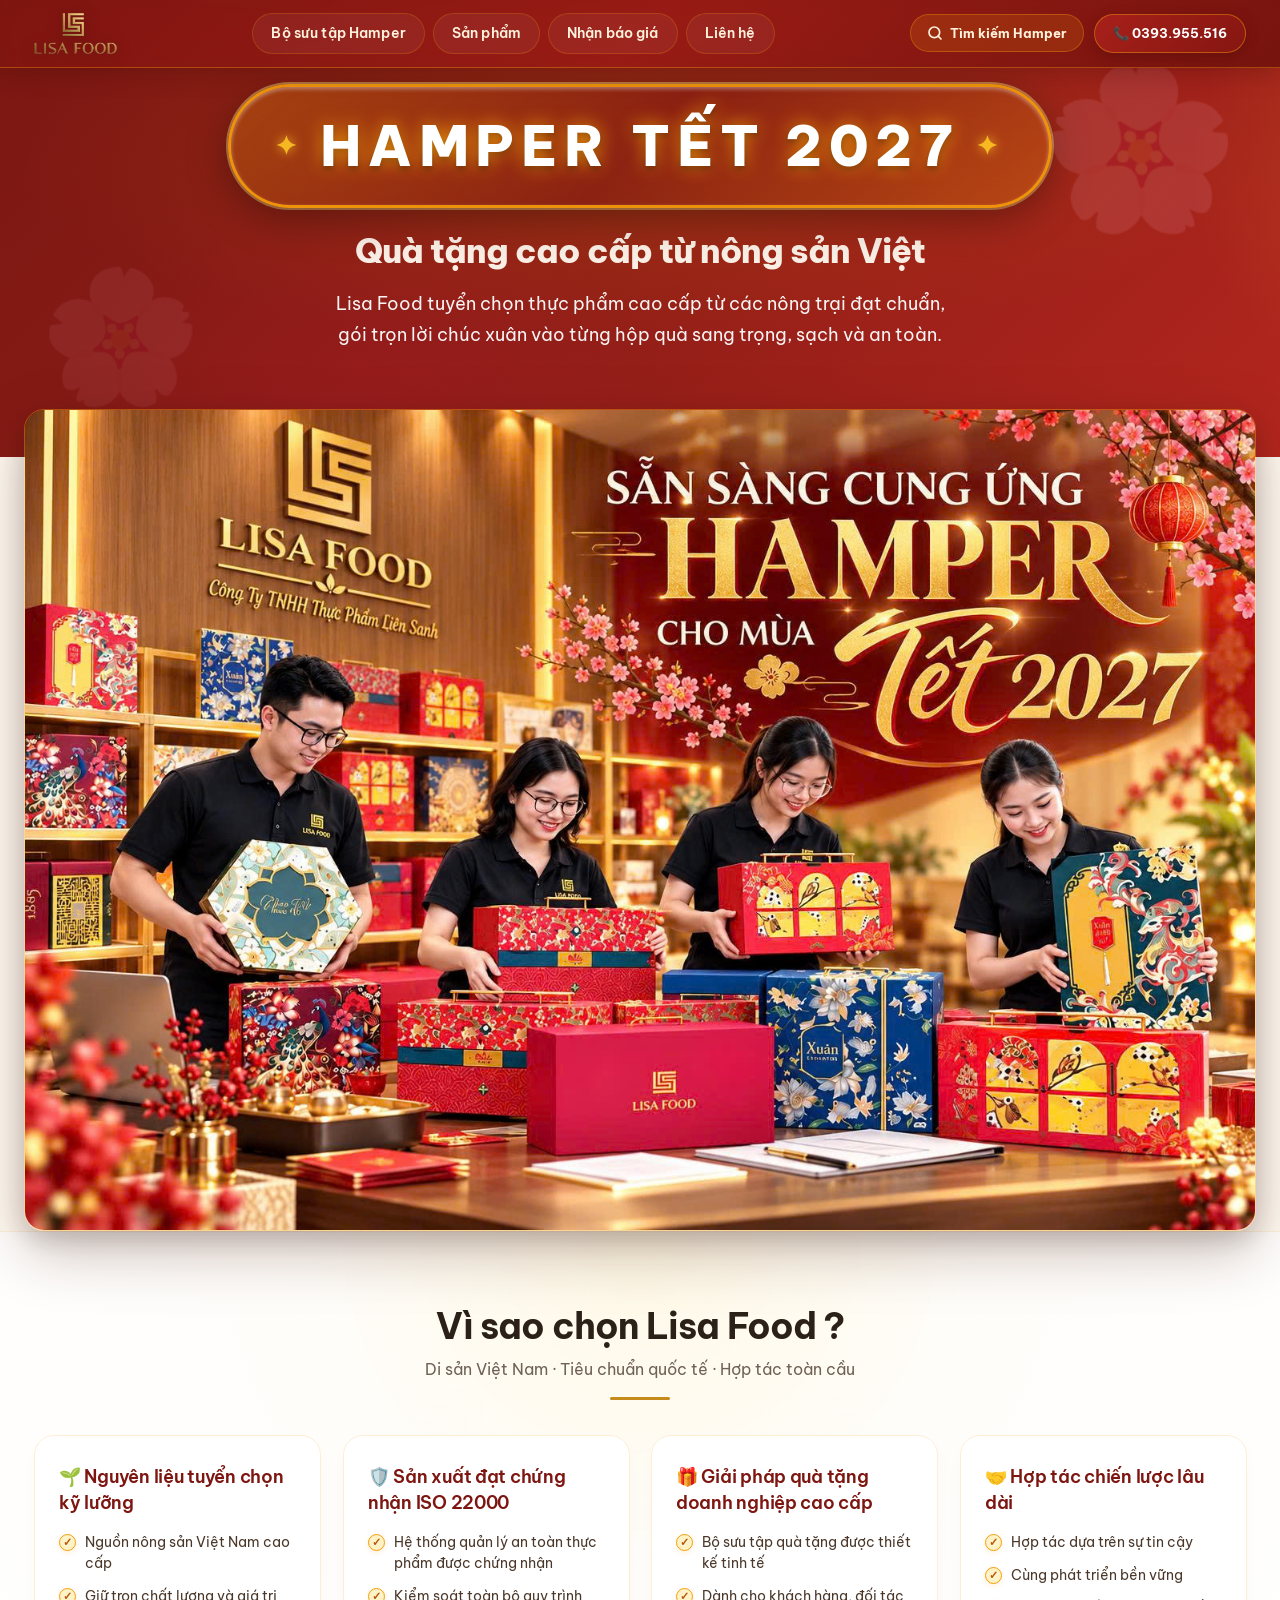
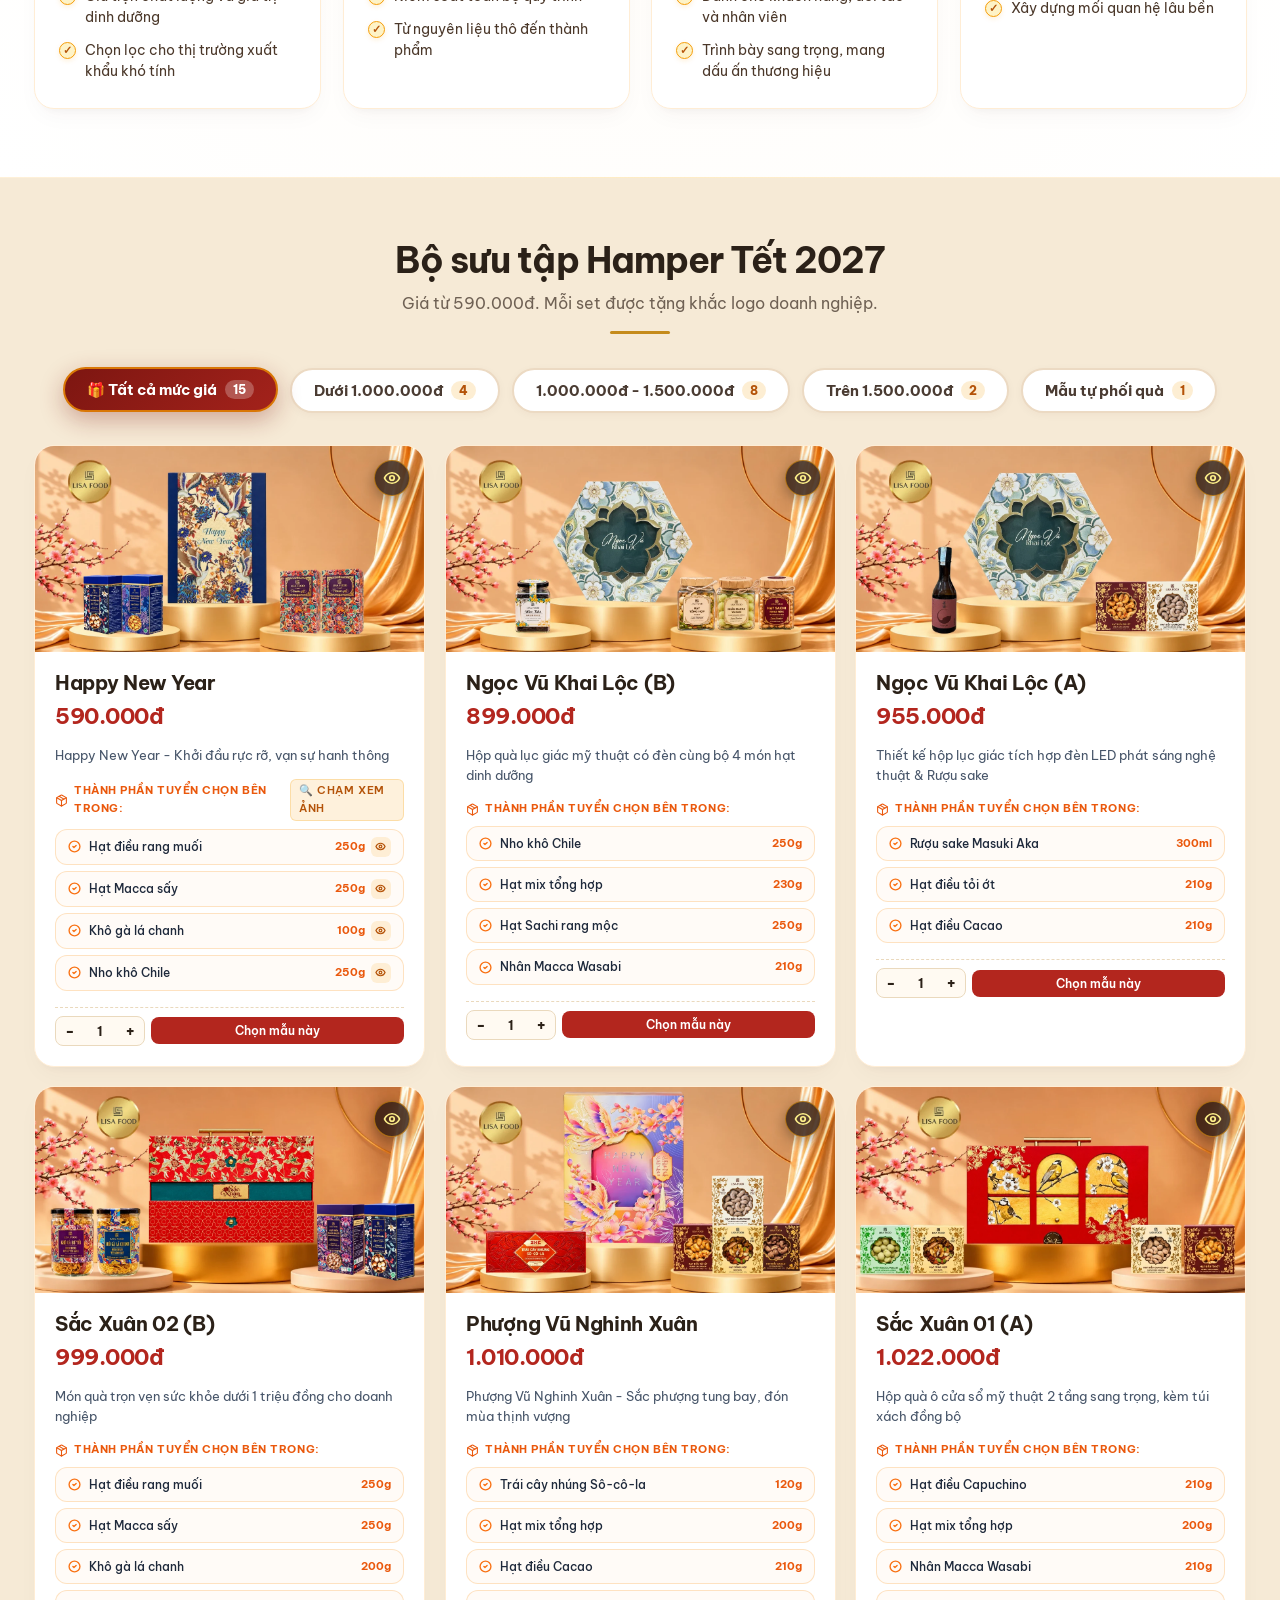
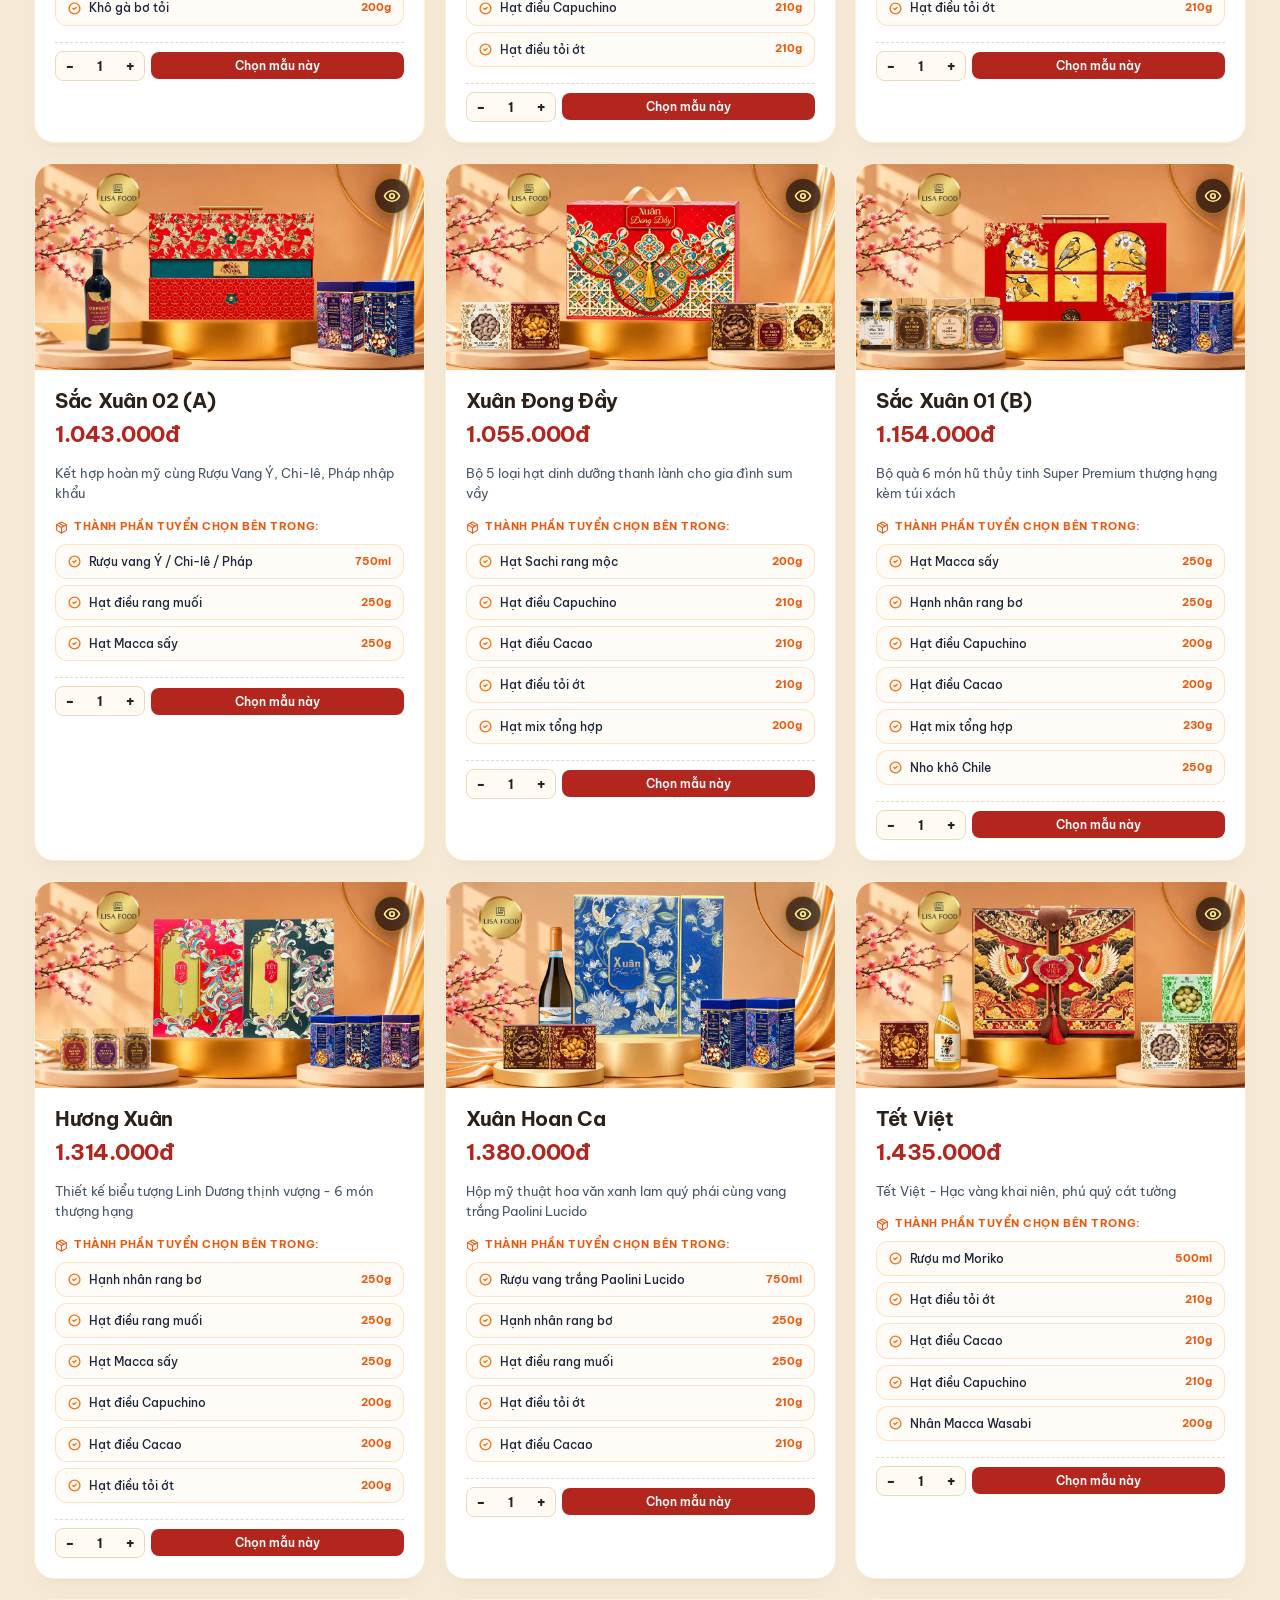
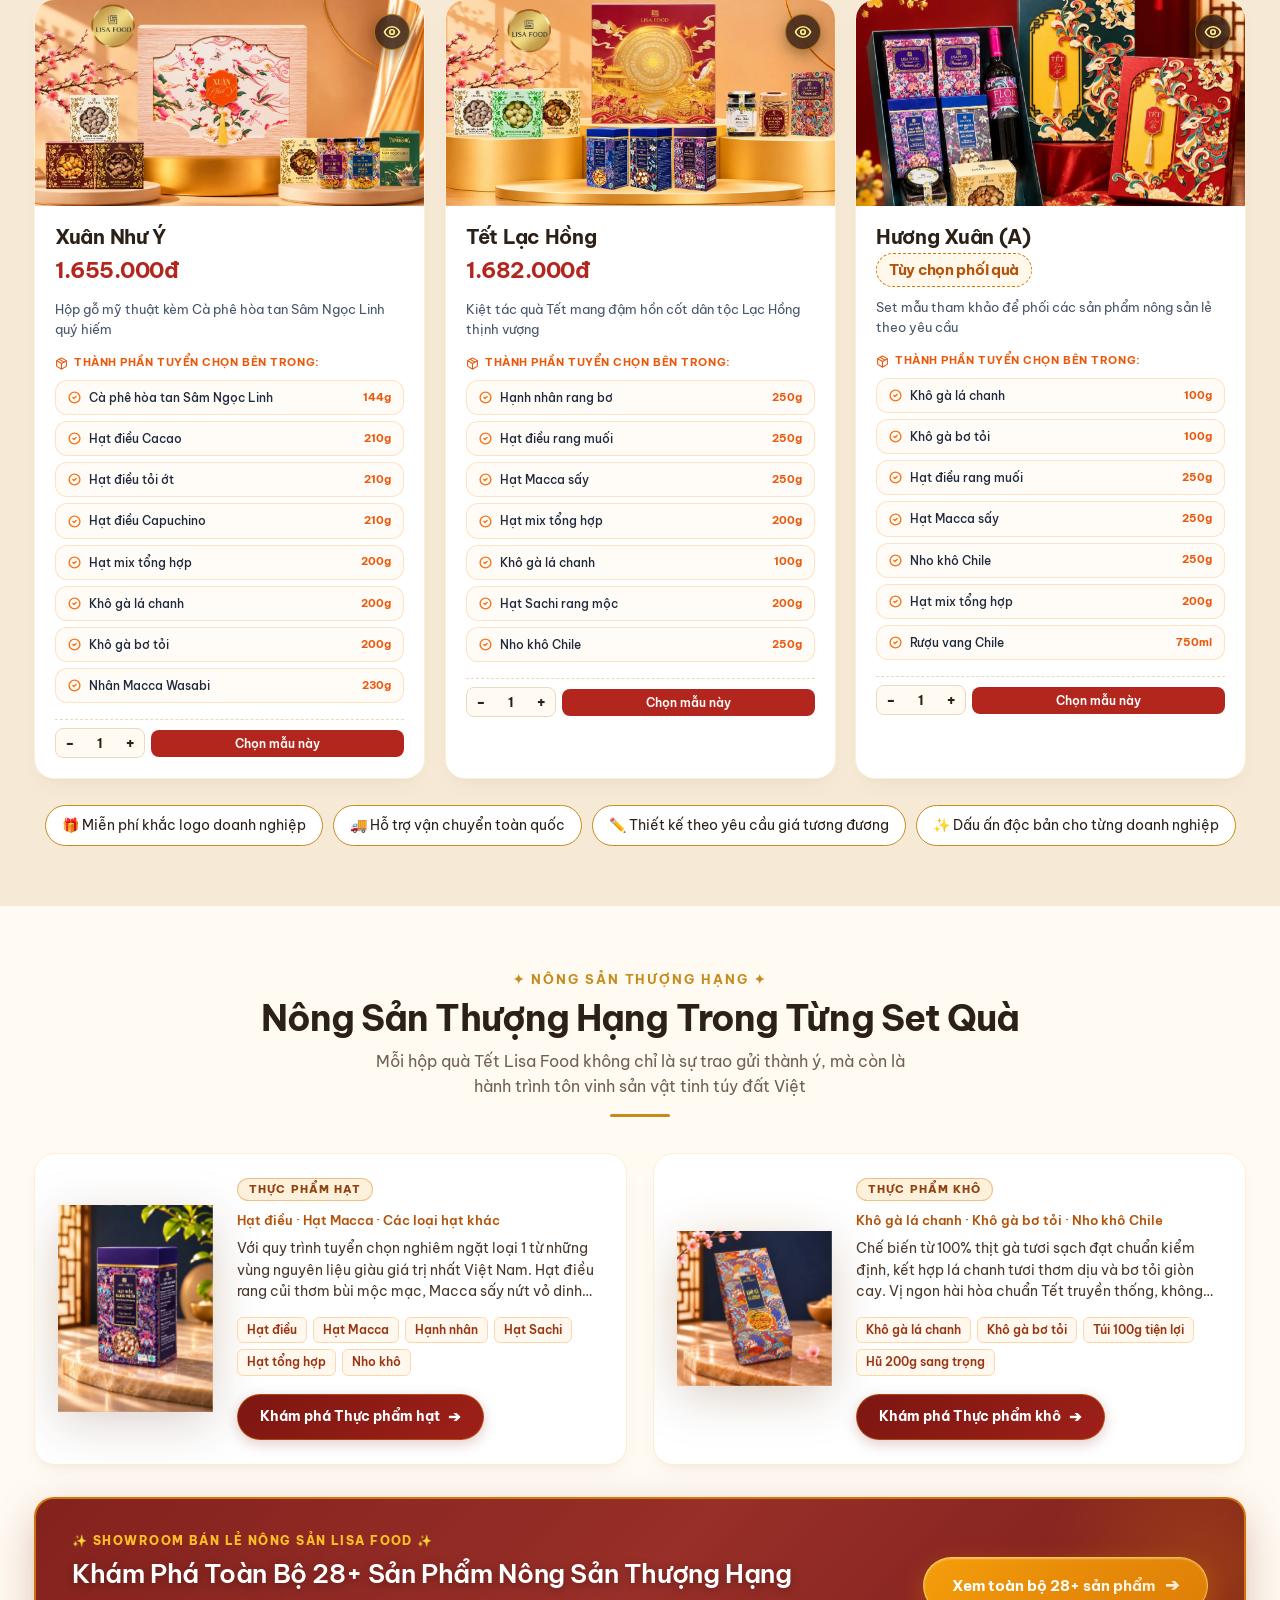
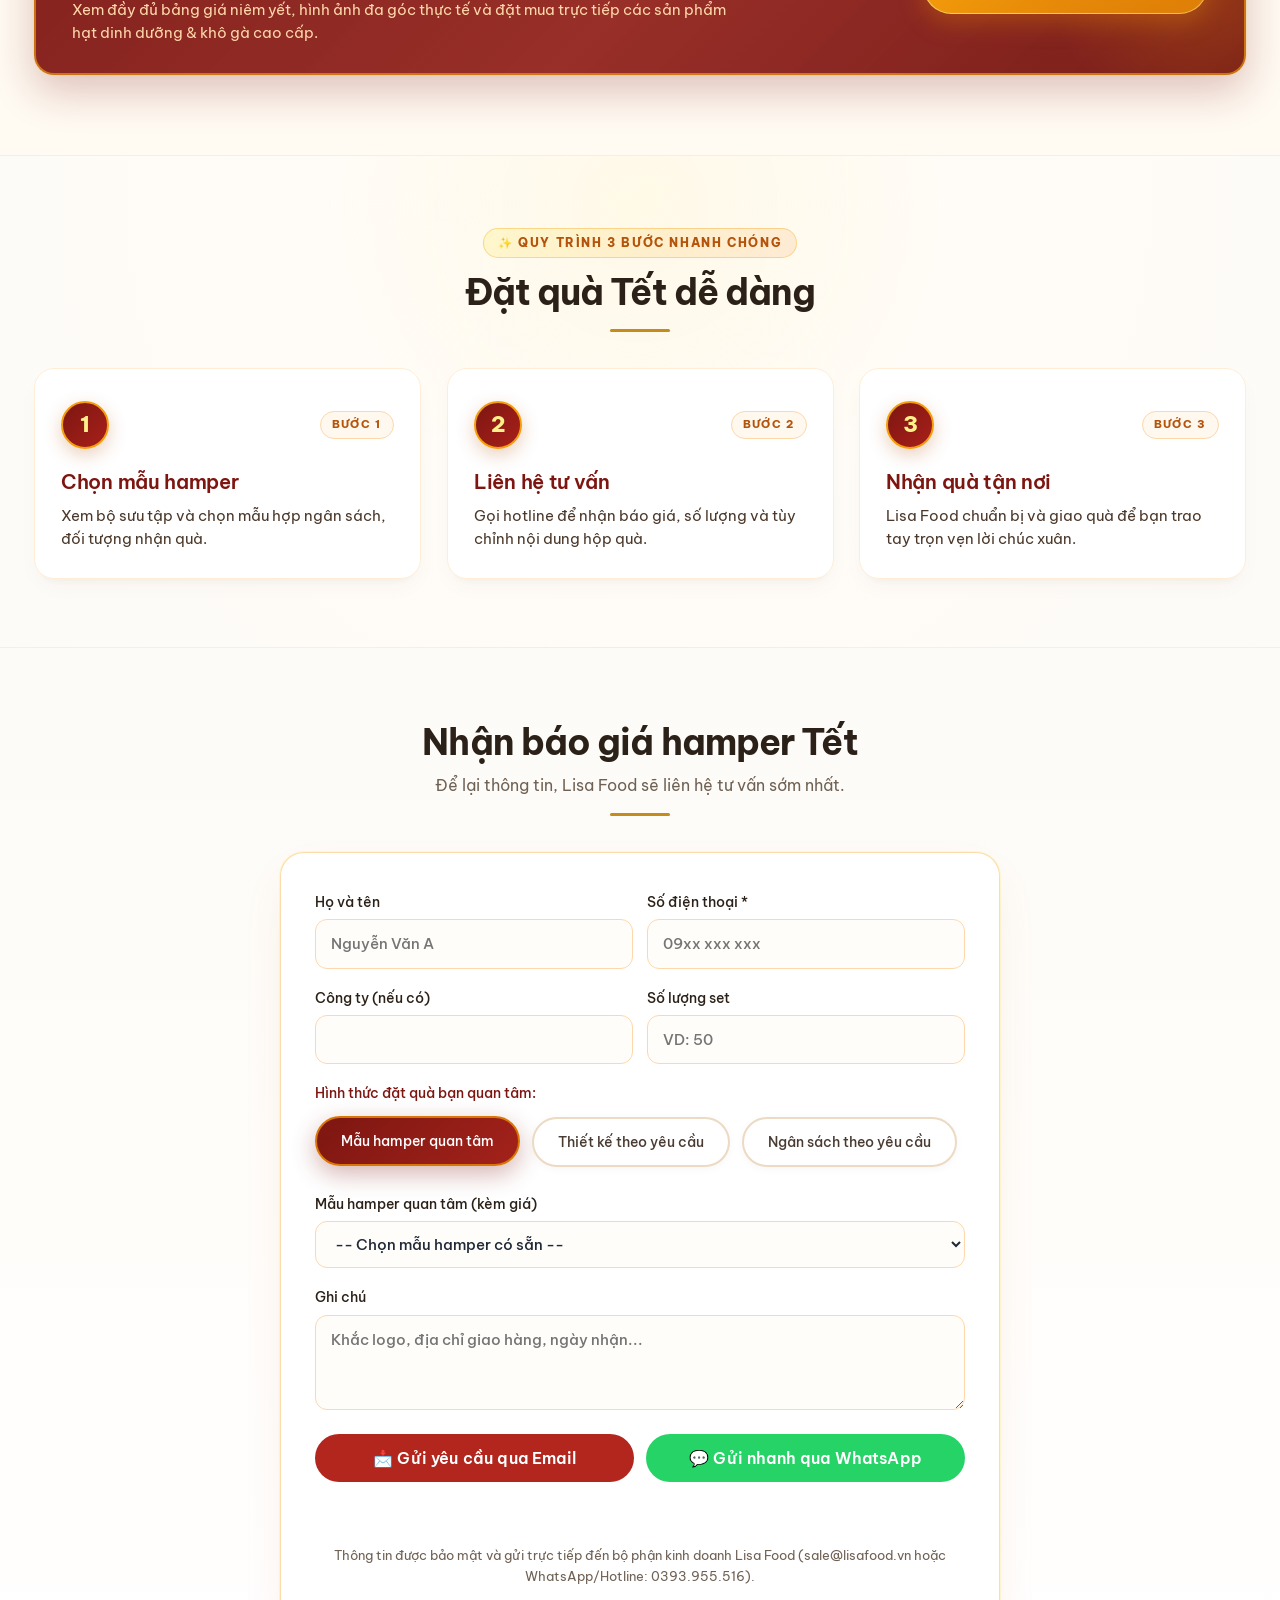
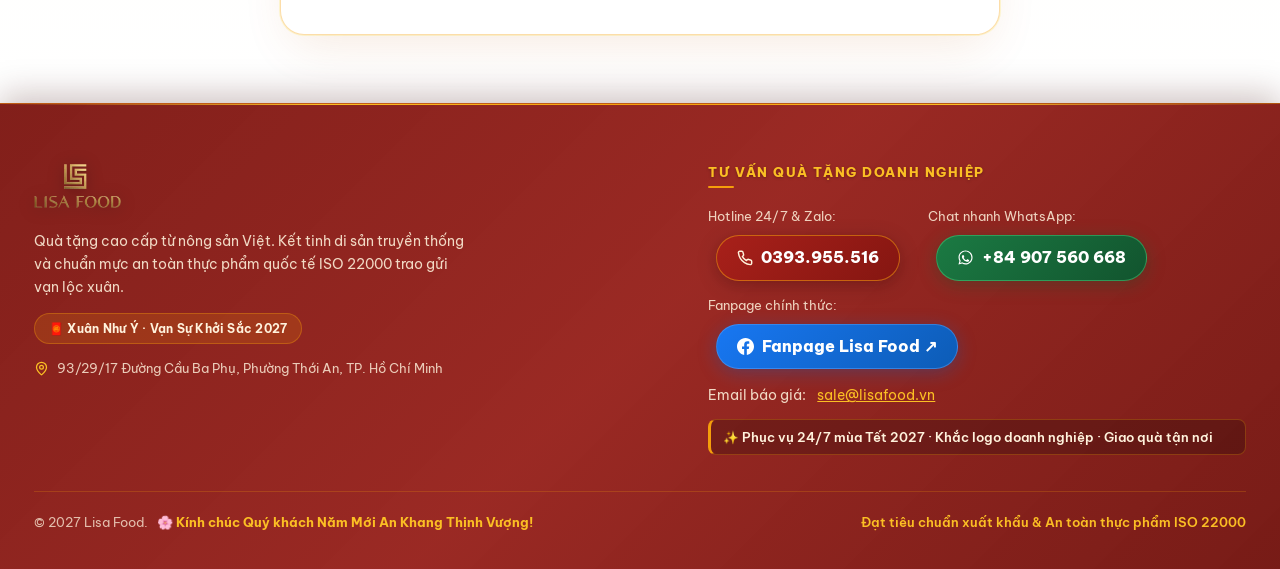
==== commit 768f297a: "Revert "feat(architecture): separate dedicated hamper collection page (/hamper/) and streamline home" ====
--- a/index.html
+++ b/index.html
@@ -5176,42 +5176,6 @@
                 padding: 1px 6px;
                 font-size: 10.5px;
             }
-        }
-
-        /* --- NÚT XEM TRỌN BỘ 15 HAMPER TRÊN TRANG CHỦ --- */
-        .hamper-see-all-wrapper {
-            text-align: center;
-            margin: 48px auto 20px;
-            padding: 0 16px;
-        }
-
-        .btn-see-all-hampers {
-            display: inline-flex;
-            align-items: center;
-            gap: 12px;
-            background: linear-gradient(135deg, #7d1611 0%, #a3221b 50%, #7d1611 100%);
-            color: #ffffff !important;
-            padding: 16px 36px;
-            border-radius: 99px;
-            font-size: 16px;
-            font-weight: 700;
-            text-decoration: none;
-            border: 2px solid #d97706;
-            box-shadow: 0 10px 28px rgba(125, 22, 17, 0.35), 0 0 0 1px rgba(254, 240, 138, 0.4);
-            transition: all 0.3s cubic-bezier(0.16, 1, 0.3, 1);
-        }
-
-        .btn-see-all-hampers:hover {
-            transform: translateY(-3px) scale(1.02);
-            box-shadow: 0 16px 36px rgba(125, 22, 17, 0.45), 0 0 0 3px rgba(245, 158, 11, 0.6);
-            background: linear-gradient(135deg, #941b15 0%, #b82821 50%, #941b15 100%);
-        }
-
-        .hamper-see-all-sub {
-            margin-top: 14px;
-            font-size: 14px;
-            color: var(--muted);
-            font-weight: 500;
         }
 </style>
     <!-- Tự động fallback về PNG nếu trình duyệt không tải được WebP -->
@@ -5444,8 +5408,33 @@
                     <p>Giá từ 590.000đ. Mỗi set được tặng khắc logo doanh nghiệp.</p>
                     <div class="bar"></div>
                 </div>
+                
+                <!-- BỘ LỌC PHÂN KHÚC GIÁ HAMPER SANG TRỌNG (PHƯƠNG ÁN A) -->
+                <div class="hamper-filter-container">
+                    <div class="hamper-filter-tabs" id="hamperPriceTabs">
+                        <button type="button" class="hamper-filter-btn active" data-range="all" onclick="filterHamperPrice('all', this)">
+                            <span>🎁 Tất cả mức giá</span>
+                            <span class="badge-num">15</span>
+                        </button>
+                        <button type="button" class="hamper-filter-btn" data-range="under-1m" onclick="filterHamperPrice('under-1m', this)">
+                            <span>Dưới 1.000.000đ</span>
+                            <span class="badge-num">4</span>
+                        </button>
+                        <button type="button" class="hamper-filter-btn" data-range="1m-1.5m" onclick="filterHamperPrice('1m-1.5m', this)">
+                            <span>1.000.000đ - 1.500.000đ</span>
+                            <span class="badge-num">8</span>
+                        </button>
+                        <button type="button" class="hamper-filter-btn" data-range="above-1.5m" onclick="filterHamperPrice('above-1.5m', this)">
+                            <span>Trên 1.500.000đ</span>
+                            <span class="badge-num">2</span>
+                        </button>
+                        <button type="button" class="hamper-filter-btn" data-range="custom" onclick="filterHamperPrice('custom', this)">
+                            <span>Mẫu tự phối quà</span>
+                            <span class="badge-num">1</span>
+                        </button>
+                    </div>
+                </div>
 <div class="hg">
-                    
                     
                     <article class="hc" data-price="590000" data-price-range="under-1m">
                         <div class="spotlight-glow"></div><img src="images/hamper-happy-new-year.webp"
@@ -5590,6 +5579,177 @@
                                 </div>
                                 <button type="button" class="btn-add-list"
                                     onclick="addItemToList('Happy New Year', 590000, '590.000đ', this)">Chọn mẫu
+                                    này</button>
+                            </div>
+                        </div>
+                    </article>
+                    <article class="hc" data-price="899000" data-price-range="under-1m">
+                        <div class="spotlight-glow"></div><img src="images/hamper-ngoc-vu-khai-loc-b.webp"
+                            alt="Hamper Ngọc Vũ Khai Lộc (B)" loading="lazy">
+                        <div class="hb">
+                            <h3>Ngọc Vũ Khai Lộc (B)</h3>
+                            <div class="pr">899.000đ</div>
+                            <p class="exact-subtitle">Hộp quà lục giác mỹ thuật có đèn cùng bộ 4 món hạt dinh dưỡng</p>
+                            <div style="margin-bottom: 14px;">
+                                <p class="exact-heading">
+                                    <svg width="13" height="13" viewBox="0 0 24 24" fill="none" stroke="currentColor"
+                                        stroke-width="2" stroke-linecap="round" stroke-linejoin="round">
+                                        <path d="m7.5 4.27 9 5.15"></path>
+                                        <path
+                                            d="M21 8a2 2 0 0 0-1-1.73l-7-4a2 2 0 0 0-2 0l-7 4A2 2 0 0 0 3 8v8a2 2 0 0 0 1 1.73l7 4a2 2 0 0 0 2 0l7-4A2 2 0 0 0 21 16Z">
+                                        </path>
+                                        <path d="m3.3 7 8.7 5 8.7-5"></path>
+                                        <path d="M12 22V12"></path>
+                                    </svg>
+                                    Thành phần tuyển chọn bên trong:
+                                </p>
+                                <div class="exact-items-grid">
+
+                                    <div class="exact-item-pill">
+                                        <span class="exact-item-left">
+                                            <svg width="13" height="13" viewBox="0 0 24 24" fill="none"
+                                                stroke="currentColor" stroke-width="2.5" stroke-linecap="round"
+                                                stroke-linejoin="round">
+                                                <path
+                                                    d="M12 22c5.523 0 10-4.477 10-10S17.523 2 12 2 2 6.477 2 12s4.477 10 10 10z">
+                                                </path>
+                                                <path d="m9 12 2 2 4-4"></path>
+                                            </svg>
+                                            <span>Nho khô Chile</span>
+                                        </span>
+                                        <span class="exact-item-weight">250g</span>
+                                    </div>
+                                    <div class="exact-item-pill">
+                                        <span class="exact-item-left">
+                                            <svg width="13" height="13" viewBox="0 0 24 24" fill="none"
+                                                stroke="currentColor" stroke-width="2.5" stroke-linecap="round"
+                                                stroke-linejoin="round">
+                                                <path
+                                                    d="M12 22c5.523 0 10-4.477 10-10S17.523 2 12 2 2 6.477 2 12s4.477 10 10 10z">
+                                                </path>
+                                                <path d="m9 12 2 2 4-4"></path>
+                                            </svg>
+                                            <span>Hạt mix tổng hợp</span>
+                                        </span>
+                                        <span class="exact-item-weight">230g</span>
+                                    </div>
+                                    <div class="exact-item-pill">
+                                        <span class="exact-item-left">
+                                            <svg width="13" height="13" viewBox="0 0 24 24" fill="none"
+                                                stroke="currentColor" stroke-width="2.5" stroke-linecap="round"
+                                                stroke-linejoin="round">
+                                                <path
+                                                    d="M12 22c5.523 0 10-4.477 10-10S17.523 2 12 2 2 6.477 2 12s4.477 10 10 10z">
+                                                </path>
+                                                <path d="m9 12 2 2 4-4"></path>
+                                            </svg>
+                                            <span>Hạt Sachi rang mộc</span>
+                                        </span>
+                                        <span class="exact-item-weight">250g</span>
+                                    </div>
+                                    <div class="exact-item-pill">
+                                        <span class="exact-item-left">
+                                            <svg width="13" height="13" viewBox="0 0 24 24" fill="none"
+                                                stroke="currentColor" stroke-width="2.5" stroke-linecap="round"
+                                                stroke-linejoin="round">
+                                                <path
+                                                    d="M12 22c5.523 0 10-4.477 10-10S17.523 2 12 2 2 6.477 2 12s4.477 10 10 10z">
+                                                </path>
+                                                <path d="m9 12 2 2 4-4"></path>
+                                            </svg>
+                                            <span>Nhân Macca Wasabi</span>
+                                        </span>
+                                        <span class="exact-item-weight">210g</span>
+                                    </div>
+                                </div>
+                            </div>
+                            <div class="qty-box">
+                                <div class="qty-ctrl">
+                                    <button type="button" class="qty-btn" onclick="adjustQty(this, -1)">-</button>
+                                    <input type="text" class="qty-val" value="1" readonly>
+                                    <button type="button" class="qty-btn" onclick="adjustQty(this, 1)">+</button>
+                                </div>
+                                <button type="button" class="btn-add-list"
+                                    onclick="addItemToList('Ngọc Vũ Khai Lộc (B)', 899000, '899.000đ', this)">Chọn mẫu
+                                    này</button>
+                            </div>
+                        </div>
+                    </article>
+                    <article class="hc" data-price="955000" data-price-range="under-1m">
+                        <div class="spotlight-glow"></div><img src="images/hamper-ngoc-vu-khai-loc-a.webp"
+                            alt="Hamper Ngọc Vũ Khai Lộc (A)" loading="lazy">
+                        <div class="hb">
+                            <h3>Ngọc Vũ Khai Lộc (A)</h3>
+                            <div class="pr">955.000đ</div>
+                            <p class="exact-subtitle">Thiết kế hộp lục giác tích hợp đèn LED phát sáng nghệ thuật & Rượu
+                                sake</p>
+                            <div style="margin-bottom: 14px;">
+                                <p class="exact-heading">
+                                    <svg width="13" height="13" viewBox="0 0 24 24" fill="none" stroke="currentColor"
+                                        stroke-width="2" stroke-linecap="round" stroke-linejoin="round">
+                                        <path d="m7.5 4.27 9 5.15"></path>
+                                        <path
+                                            d="M21 8a2 2 0 0 0-1-1.73l-7-4a2 2 0 0 0-2 0l-7 4A2 2 0 0 0 3 8v8a2 2 0 0 0 1 1.73l7 4a2 2 0 0 0 2 0l7-4A2 2 0 0 0 21 16Z">
+                                        </path>
+                                        <path d="m3.3 7 8.7 5 8.7-5"></path>
+                                        <path d="M12 22V12"></path>
+                                    </svg>
+                                    Thành phần tuyển chọn bên trong:
+                                </p>
+                                <div class="exact-items-grid">
+
+                                    <div class="exact-item-pill">
+                                        <span class="exact-item-left">
+                                            <svg width="13" height="13" viewBox="0 0 24 24" fill="none"
+                                                stroke="currentColor" stroke-width="2.5" stroke-linecap="round"
+                                                stroke-linejoin="round">
+                                                <path
+                                                    d="M12 22c5.523 0 10-4.477 10-10S17.523 2 12 2 2 6.477 2 12s4.477 10 10 10z">
+                                                </path>
+                                                <path d="m9 12 2 2 4-4"></path>
+                                            </svg>
+                                            <span>Rượu sake Masuki Aka</span>
+                                        </span>
+                                        <span class="exact-item-weight">300ml</span>
+                                    </div>
+                                    <div class="exact-item-pill">
+                                        <span class="exact-item-left">
+                                            <svg width="13" height="13" viewBox="0 0 24 24" fill="none"
+                                                stroke="currentColor" stroke-width="2.5" stroke-linecap="round"
+                                                stroke-linejoin="round">
+                                                <path
+                                                    d="M12 22c5.523 0 10-4.477 10-10S17.523 2 12 2 2 6.477 2 12s4.477 10 10 10z">
+                                                </path>
+                                                <path d="m9 12 2 2 4-4"></path>
+                                            </svg>
+                                            <span>Hạt điều tỏi ớt</span>
+                                        </span>
+                                        <span class="exact-item-weight">210g</span>
+                                    </div>
+                                    <div class="exact-item-pill">
+                                        <span class="exact-item-left">
+                                            <svg width="13" height="13" viewBox="0 0 24 24" fill="none"
+                                                stroke="currentColor" stroke-width="2.5" stroke-linecap="round"
+                                                stroke-linejoin="round">
+                                                <path
+                                                    d="M12 22c5.523 0 10-4.477 10-10S17.523 2 12 2 2 6.477 2 12s4.477 10 10 10z">
+                                                </path>
+                                                <path d="m9 12 2 2 4-4"></path>
+                                            </svg>
+                                            <span>Hạt điều Cacao</span>
+                                        </span>
+                                        <span class="exact-item-weight">210g</span>
+                                    </div>
+                                </div>
+                            </div>
+                            <div class="qty-box">
+                                <div class="qty-ctrl">
+                                    <button type="button" class="qty-btn" onclick="adjustQty(this, -1)">-</button>
+                                    <input type="text" class="qty-val" value="1" readonly>
+                                    <button type="button" class="qty-btn" onclick="adjustQty(this, 1)">+</button>
+                                </div>
+                                <button type="button" class="btn-add-list"
+                                    onclick="addItemToList('Ngọc Vũ Khai Lộc (A)', 955000, '955.000đ', this)">Chọn mẫu
                                     này</button>
                             </div>
                         </div>
@@ -5791,6 +5951,523 @@
                             </div>
                         </div>
                     </article>
+                    <article class="hc" data-price="1022000" data-price-range="1m-1.5m">
+                        <div class="spotlight-glow"></div><img src="images/hamper-sac-xuan-01-a-2.webp"
+                            alt="Hamper Sắc Xuân 01 (A)" loading="lazy">
+                        <div class="hb">
+                            <h3>Sắc Xuân 01 (A)</h3>
+                            <div class="pr">1.022.000đ</div>
+                            <p class="exact-subtitle">Hộp quà ô cửa sổ mỹ thuật 2 tầng sang trọng, kèm túi xách đồng bộ
+                            </p>
+                            <div style="margin-bottom: 14px;">
+                                <p class="exact-heading">
+                                    <svg width="13" height="13" viewBox="0 0 24 24" fill="none" stroke="currentColor"
+                                        stroke-width="2" stroke-linecap="round" stroke-linejoin="round">
+                                        <path d="m7.5 4.27 9 5.15"></path>
+                                        <path
+                                            d="M21 8a2 2 0 0 0-1-1.73l-7-4a2 2 0 0 0-2 0l-7 4A2 2 0 0 0 3 8v8a2 2 0 0 0 1 1.73l7 4a2 2 0 0 0 2 0l7-4A2 2 0 0 0 21 16Z">
+                                        </path>
+                                        <path d="m3.3 7 8.7 5 8.7-5"></path>
+                                        <path d="M12 22V12"></path>
+                                    </svg>
+                                    Thành phần tuyển chọn bên trong:
+                                </p>
+                                <div class="exact-items-grid">
+
+                                    <div class="exact-item-pill">
+                                        <span class="exact-item-left">
+                                            <svg width="13" height="13" viewBox="0 0 24 24" fill="none"
+                                                stroke="currentColor" stroke-width="2.5" stroke-linecap="round"
+                                                stroke-linejoin="round">
+                                                <path
+                                                    d="M12 22c5.523 0 10-4.477 10-10S17.523 2 12 2 2 6.477 2 12s4.477 10 10 10z">
+                                                </path>
+                                                <path d="m9 12 2 2 4-4"></path>
+                                            </svg>
+                                            <span>Hạt điều Capuchino</span>
+                                        </span>
+                                        <span class="exact-item-weight">210g</span>
+                                    </div>
+                                    <div class="exact-item-pill">
+                                        <span class="exact-item-left">
+                                            <svg width="13" height="13" viewBox="0 0 24 24" fill="none"
+                                                stroke="currentColor" stroke-width="2.5" stroke-linecap="round"
+                                                stroke-linejoin="round">
+                                                <path
+                                                    d="M12 22c5.523 0 10-4.477 10-10S17.523 2 12 2 2 6.477 2 12s4.477 10 10 10z">
+                                                </path>
+                                                <path d="m9 12 2 2 4-4"></path>
+                                            </svg>
+                                            <span>Hạt mix tổng hợp</span>
+                                        </span>
+                                        <span class="exact-item-weight">200g</span>
+                                    </div>
+                                    <div class="exact-item-pill">
+                                        <span class="exact-item-left">
+                                            <svg width="13" height="13" viewBox="0 0 24 24" fill="none"
+                                                stroke="currentColor" stroke-width="2.5" stroke-linecap="round"
+                                                stroke-linejoin="round">
+                                                <path
+                                                    d="M12 22c5.523 0 10-4.477 10-10S17.523 2 12 2 2 6.477 2 12s4.477 10 10 10z">
+                                                </path>
+                                                <path d="m9 12 2 2 4-4"></path>
+                                            </svg>
+                                            <span>Nhân Macca Wasabi</span>
+                                        </span>
+                                        <span class="exact-item-weight">210g</span>
+                                    </div>
+                                    <div class="exact-item-pill">
+                                        <span class="exact-item-left">
+                                            <svg width="13" height="13" viewBox="0 0 24 24" fill="none"
+                                                stroke="currentColor" stroke-width="2.5" stroke-linecap="round"
+                                                stroke-linejoin="round">
+                                                <path
+                                                    d="M12 22c5.523 0 10-4.477 10-10S17.523 2 12 2 2 6.477 2 12s4.477 10 10 10z">
+                                                </path>
+                                                <path d="m9 12 2 2 4-4"></path>
+                                            </svg>
+                                            <span>Hạt điều tỏi ớt</span>
+                                        </span>
+                                        <span class="exact-item-weight">210g</span>
+                                    </div>
+                                </div>
+                            </div>
+                            <div class="qty-box">
+                                <div class="qty-ctrl">
+                                    <button type="button" class="qty-btn" onclick="adjustQty(this, -1)">-</button>
+                                    <input type="text" class="qty-val" value="1" readonly>
+                                    <button type="button" class="qty-btn" onclick="adjustQty(this, 1)">+</button>
+                                </div>
+                                <button type="button" class="btn-add-list"
+                                    onclick="addItemToList('Sắc Xuân 01 (A)', 1022000, '1.022.000đ', this)">Chọn mẫu
+                                    này</button>
+                            </div>
+                        </div>
+                    </article>
+                    <article class="hc" data-price="1043000" data-price-range="1m-1.5m">
+                        <div class="spotlight-glow"></div><img src="images/hamper-sac-xuan-02-a.webp"
+                            alt="Hamper Sắc Xuân 02 (A)" loading="lazy">
+                        <div class="hb">
+                            <h3>Sắc Xuân 02 (A)</h3>
+                            <div class="pr">1.043.000đ</div>
+                            <p class="exact-subtitle">Kết hợp hoàn mỹ cùng Rượu Vang Ý, Chi-lê, Pháp nhập khẩu</p>
+                            <div style="margin-bottom: 14px;">
+                                <p class="exact-heading">
+                                    <svg width="13" height="13" viewBox="0 0 24 24" fill="none" stroke="currentColor"
+                                        stroke-width="2" stroke-linecap="round" stroke-linejoin="round">
+                                        <path d="m7.5 4.27 9 5.15"></path>
+                                        <path
+                                            d="M21 8a2 2 0 0 0-1-1.73l-7-4a2 2 0 0 0-2 0l-7 4A2 2 0 0 0 3 8v8a2 2 0 0 0 1 1.73l7 4a2 2 0 0 0 2 0l7-4A2 2 0 0 0 21 16Z">
+                                        </path>
+                                        <path d="m3.3 7 8.7 5 8.7-5"></path>
+                                        <path d="M12 22V12"></path>
+                                    </svg>
+                                    Thành phần tuyển chọn bên trong:
+                                </p>
+                                <div class="exact-items-grid">
+                                    <div class="exact-item-pill">
+                                        <span class="exact-item-left">
+                                            <svg width="13" height="13" viewBox="0 0 24 24" fill="none"
+                                                stroke="currentColor" stroke-width="2.5" stroke-linecap="round"
+                                                stroke-linejoin="round">
+                                                <path
+                                                    d="M12 22c5.523 0 10-4.477 10-10S17.523 2 12 2 2 6.477 2 12s4.477 10 10 10z">
+                                                </path>
+                                                <path d="m9 12 2 2 4-4"></path>
+                                            </svg>
+                                            <span>Rượu vang Ý / Chi-lê / Pháp</span>
+                                        </span>
+                                        <span class="exact-item-weight">750ml</span>
+                                    </div>
+                                    <div class="exact-item-pill">
+                                        <span class="exact-item-left">
+                                            <svg width="13" height="13" viewBox="0 0 24 24" fill="none"
+                                                stroke="currentColor" stroke-width="2.5" stroke-linecap="round"
+                                                stroke-linejoin="round">
+                                                <path
+                                                    d="M12 22c5.523 0 10-4.477 10-10S17.523 2 12 2 2 6.477 2 12s4.477 10 10 10z">
+                                                </path>
+                                                <path d="m9 12 2 2 4-4"></path>
+                                            </svg>
+                                            <span>Hạt điều rang muối</span>
+                                        </span>
+                                        <span class="exact-item-weight">250g</span>
+                                    </div>
+                                    <div class="exact-item-pill">
+                                        <span class="exact-item-left">
+                                            <svg width="13" height="13" viewBox="0 0 24 24" fill="none"
+                                                stroke="currentColor" stroke-width="2.5" stroke-linecap="round"
+                                                stroke-linejoin="round">
+                                                <path
+                                                    d="M12 22c5.523 0 10-4.477 10-10S17.523 2 12 2 2 6.477 2 12s4.477 10 10 10z">
+                                                </path>
+                                                <path d="m9 12 2 2 4-4"></path>
+                                            </svg>
+                                            <span>Hạt Macca sấy</span>
+                                        </span>
+                                        <span class="exact-item-weight">250g</span>
+                                    </div>
+                                </div>
+                            </div>
+                            <div class="qty-box">
+                                <div class="qty-ctrl">
+                                    <button type="button" class="qty-btn" onclick="adjustQty(this, -1)">-</button>
+                                    <input type="text" class="qty-val" value="1" readonly>
+                                    <button type="button" class="qty-btn" onclick="adjustQty(this, 1)">+</button>
+                                </div>
+                                <button type="button" class="btn-add-list"
+                                    onclick="addItemToList('Sắc Xuân 02 (A)', 1043000, '1.043.000đ', this)">Chọn mẫu
+                                    này</button>
+                            </div>
+                        </div>
+                    </article>
+                    <article class="hc" data-price="1055000" data-price-range="1m-1.5m">
+                        <div class="spotlight-glow"></div><img src="images/hamper-xuan-dong-day.webp"
+                            alt="Hamper Xuân Đong Đầy" loading="lazy">
+                        <div class="hb">
+                            <h3>Xuân Đong Đầy</h3>
+                            <div class="pr">1.055.000đ</div>
+                            <p class="exact-subtitle">Bộ 5 loại hạt dinh dưỡng thanh lành cho gia đình sum vầy</p>
+                            <div style="margin-bottom: 14px;">
+                                <p class="exact-heading">
+                                    <svg width="13" height="13" viewBox="0 0 24 24" fill="none" stroke="currentColor"
+                                        stroke-width="2" stroke-linecap="round" stroke-linejoin="round">
+                                        <path d="m7.5 4.27 9 5.15"></path>
+                                        <path
+                                            d="M21 8a2 2 0 0 0-1-1.73l-7-4a2 2 0 0 0-2 0l-7 4A2 2 0 0 0 3 8v8a2 2 0 0 0 1 1.73l7 4a2 2 0 0 0 2 0l7-4A2 2 0 0 0 21 16Z">
+                                        </path>
+                                        <path d="m3.3 7 8.7 5 8.7-5"></path>
+                                        <path d="M12 22V12"></path>
+                                    </svg>
+                                    Thành phần tuyển chọn bên trong:
+                                </p>
+                                <div class="exact-items-grid">
+
+                                    <div class="exact-item-pill">
+                                        <span class="exact-item-left">
+                                            <svg width="13" height="13" viewBox="0 0 24 24" fill="none"
+                                                stroke="currentColor" stroke-width="2.5" stroke-linecap="round"
+                                                stroke-linejoin="round">
+                                                <path
+                                                    d="M12 22c5.523 0 10-4.477 10-10S17.523 2 12 2 2 6.477 2 12s4.477 10 10 10z">
+                                                </path>
+                                                <path d="m9 12 2 2 4-4"></path>
+                                            </svg>
+                                            <span>Hạt Sachi rang mộc</span>
+                                        </span>
+                                        <span class="exact-item-weight">200g</span>
+                                    </div>
+                                    <div class="exact-item-pill">
+                                        <span class="exact-item-left">
+                                            <svg width="13" height="13" viewBox="0 0 24 24" fill="none"
+                                                stroke="currentColor" stroke-width="2.5" stroke-linecap="round"
+                                                stroke-linejoin="round">
+                                                <path
+                                                    d="M12 22c5.523 0 10-4.477 10-10S17.523 2 12 2 2 6.477 2 12s4.477 10 10 10z">
+                                                </path>
+                                                <path d="m9 12 2 2 4-4"></path>
+                                            </svg>
+                                            <span>Hạt điều Capuchino</span>
+                                        </span>
+                                        <span class="exact-item-weight">210g</span>
+                                    </div>
+                                    <div class="exact-item-pill">
+                                        <span class="exact-item-left">
+                                            <svg width="13" height="13" viewBox="0 0 24 24" fill="none"
+                                                stroke="currentColor" stroke-width="2.5" stroke-linecap="round"
+                                                stroke-linejoin="round">
+                                                <path
+                                                    d="M12 22c5.523 0 10-4.477 10-10S17.523 2 12 2 2 6.477 2 12s4.477 10 10 10z">
+                                                </path>
+                                                <path d="m9 12 2 2 4-4"></path>
+                                            </svg>
+                                            <span>Hạt điều Cacao</span>
+                                        </span>
+                                        <span class="exact-item-weight">210g</span>
+                                    </div>
+                                    <div class="exact-item-pill">
+                                        <span class="exact-item-left">
+                                            <svg width="13" height="13" viewBox="0 0 24 24" fill="none"
+                                                stroke="currentColor" stroke-width="2.5" stroke-linecap="round"
+                                                stroke-linejoin="round">
+                                                <path
+                                                    d="M12 22c5.523 0 10-4.477 10-10S17.523 2 12 2 2 6.477 2 12s4.477 10 10 10z">
+                                                </path>
+                                                <path d="m9 12 2 2 4-4"></path>
+                                            </svg>
+                                            <span>Hạt điều tỏi ớt</span>
+                                        </span>
+                                        <span class="exact-item-weight">210g</span>
+                                    </div>
+                                    <div class="exact-item-pill">
+                                        <span class="exact-item-left">
+                                            <svg width="13" height="13" viewBox="0 0 24 24" fill="none"
+                                                stroke="currentColor" stroke-width="2.5" stroke-linecap="round"
+                                                stroke-linejoin="round">
+                                                <path
+                                                    d="M12 22c5.523 0 10-4.477 10-10S17.523 2 12 2 2 6.477 2 12s4.477 10 10 10z">
+                                                </path>
+                                                <path d="m9 12 2 2 4-4"></path>
+                                            </svg>
+                                            <span>Hạt mix tổng hợp</span>
+                                        </span>
+                                        <span class="exact-item-weight">200g</span>
+                                    </div>
+                                </div>
+                            </div>
+                            <div class="qty-box">
+                                <div class="qty-ctrl">
+                                    <button type="button" class="qty-btn" onclick="adjustQty(this, -1)">-</button>
+                                    <input type="text" class="qty-val" value="1" readonly>
+                                    <button type="button" class="qty-btn" onclick="adjustQty(this, 1)">+</button>
+                                </div>
+                                <button type="button" class="btn-add-list"
+                                    onclick="addItemToList('Xuân Đong Đầy', 1055000, '1.055.000đ', this)">Chọn mẫu
+                                    này</button>
+                            </div>
+                        </div>
+                    </article>
+                    <article class="hc" data-price="1154000" data-price-range="1m-1.5m">
+                        <div class="spotlight-glow"></div><img src="images/hamper-sac-xuan-01-b.webp"
+                            alt="Hamper Sắc Xuân 01 (B)" loading="lazy">
+                        <div class="hb">
+                            <h3>Sắc Xuân 01 (B)</h3>
+                            <div class="pr">1.154.000đ</div>
+                            <p class="exact-subtitle">Bộ quà 6 món hũ thủy tinh Super Premium thượng hạng kèm túi xách
+                            </p>
+                            <div style="margin-bottom: 14px;">
+                                <p class="exact-heading">
+                                    <svg width="13" height="13" viewBox="0 0 24 24" fill="none" stroke="currentColor"
+                                        stroke-width="2" stroke-linecap="round" stroke-linejoin="round">
+                                        <path d="m7.5 4.27 9 5.15"></path>
+                                        <path
+                                            d="M21 8a2 2 0 0 0-1-1.73l-7-4a2 2 0 0 0-2 0l-7 4A2 2 0 0 0 3 8v8a2 2 0 0 0 1 1.73l7 4a2 2 0 0 0 2 0l7-4A2 2 0 0 0 21 16Z">
+                                        </path>
+                                        <path d="m3.3 7 8.7 5 8.7-5"></path>
+                                        <path d="M12 22V12"></path>
+                                    </svg>
+                                    Thành phần tuyển chọn bên trong:
+                                </p>
+                                <div class="exact-items-grid">
+
+                                    <div class="exact-item-pill">
+                                        <span class="exact-item-left">
+                                            <svg width="13" height="13" viewBox="0 0 24 24" fill="none"
+                                                stroke="currentColor" stroke-width="2.5" stroke-linecap="round"
+                                                stroke-linejoin="round">
+                                                <path
+                                                    d="M12 22c5.523 0 10-4.477 10-10S17.523 2 12 2 2 6.477 2 12s4.477 10 10 10z">
+                                                </path>
+                                                <path d="m9 12 2 2 4-4"></path>
+                                            </svg>
+                                            <span>Hạt Macca sấy</span>
+                                        </span>
+                                        <span class="exact-item-weight">250g</span>
+                                    </div>
+                                    <div class="exact-item-pill">
+                                        <span class="exact-item-left">
+                                            <svg width="13" height="13" viewBox="0 0 24 24" fill="none"
+                                                stroke="currentColor" stroke-width="2.5" stroke-linecap="round"
+                                                stroke-linejoin="round">
+                                                <path
+                                                    d="M12 22c5.523 0 10-4.477 10-10S17.523 2 12 2 2 6.477 2 12s4.477 10 10 10z">
+                                                </path>
+                                                <path d="m9 12 2 2 4-4"></path>
+                                            </svg>
+                                            <span>Hạnh nhân rang bơ</span>
+                                        </span>
+                                        <span class="exact-item-weight">250g</span>
+                                    </div>
+                                    <div class="exact-item-pill">
+                                        <span class="exact-item-left">
+                                            <svg width="13" height="13" viewBox="0 0 24 24" fill="none"
+                                                stroke="currentColor" stroke-width="2.5" stroke-linecap="round"
+                                                stroke-linejoin="round">
+                                                <path
+                                                    d="M12 22c5.523 0 10-4.477 10-10S17.523 2 12 2 2 6.477 2 12s4.477 10 10 10z">
+                                                </path>
+                                                <path d="m9 12 2 2 4-4"></path>
+                                            </svg>
+                                            <span>Hạt điều Capuchino</span>
+                                        </span>
+                                        <span class="exact-item-weight">200g</span>
+                                    </div>
+                                    <div class="exact-item-pill">
+                                        <span class="exact-item-left">
+                                            <svg width="13" height="13" viewBox="0 0 24 24" fill="none"
+                                                stroke="currentColor" stroke-width="2.5" stroke-linecap="round"
+                                                stroke-linejoin="round">
+                                                <path
+                                                    d="M12 22c5.523 0 10-4.477 10-10S17.523 2 12 2 2 6.477 2 12s4.477 10 10 10z">
+                                                </path>
+                                                <path d="m9 12 2 2 4-4"></path>
+                                            </svg>
+                                            <span>Hạt điều Cacao</span>
+                                        </span>
+                                        <span class="exact-item-weight">200g</span>
+                                    </div>
+                                    <div class="exact-item-pill">
+                                        <span class="exact-item-left">
+                                            <svg width="13" height="13" viewBox="0 0 24 24" fill="none"
+                                                stroke="currentColor" stroke-width="2.5" stroke-linecap="round"
+                                                stroke-linejoin="round">
+                                                <path
+                                                    d="M12 22c5.523 0 10-4.477 10-10S17.523 2 12 2 2 6.477 2 12s4.477 10 10 10z">
+                                                </path>
+                                                <path d="m9 12 2 2 4-4"></path>
+                                            </svg>
+                                            <span>Hạt mix tổng hợp</span>
+                                        </span>
+                                        <span class="exact-item-weight">230g</span>
+                                    </div>
+                                    <div class="exact-item-pill">
+                                        <span class="exact-item-left">
+                                            <svg width="13" height="13" viewBox="0 0 24 24" fill="none"
+                                                stroke="currentColor" stroke-width="2.5" stroke-linecap="round"
+                                                stroke-linejoin="round">
+                                                <path
+                                                    d="M12 22c5.523 0 10-4.477 10-10S17.523 2 12 2 2 6.477 2 12s4.477 10 10 10z">
+                                                </path>
+                                                <path d="m9 12 2 2 4-4"></path>
+                                            </svg>
+                                            <span>Nho khô Chile</span>
+                                        </span>
+                                        <span class="exact-item-weight">250g</span>
+                                    </div>
+                                </div>
+                            </div>
+                            <div class="qty-box">
+                                <div class="qty-ctrl">
+                                    <button type="button" class="qty-btn" onclick="adjustQty(this, -1)">-</button>
+                                    <input type="text" class="qty-val" value="1" readonly>
+                                    <button type="button" class="qty-btn" onclick="adjustQty(this, 1)">+</button>
+                                </div>
+                                <button type="button" class="btn-add-list"
+                                    onclick="addItemToList('Sắc Xuân 01 (B)', 1154000, '1.154.000đ', this)">Chọn mẫu
+                                    này</button>
+                            </div>
+                        </div>
+                    </article>
+                    <article class="hc" data-price="1314000" data-price-range="1m-1.5m">
+                        <div class="spotlight-glow"></div><img src="images/hamper-huong-xuan.webp"
+                            alt="Hamper Hương Xuân" loading="lazy">
+                        <div class="hb">
+                            <h3>Hương Xuân</h3>
+                            <div class="pr">1.314.000đ</div>
+                            <p class="exact-subtitle">Thiết kế biểu tượng Linh Dương thịnh vượng - 6 món thượng hạng</p>
+                            <div style="margin-bottom: 14px;">
+                                <p class="exact-heading">
+                                    <svg width="13" height="13" viewBox="0 0 24 24" fill="none" stroke="currentColor"
+                                        stroke-width="2" stroke-linecap="round" stroke-linejoin="round">
+                                        <path d="m7.5 4.27 9 5.15"></path>
+                                        <path
+                                            d="M21 8a2 2 0 0 0-1-1.73l-7-4a2 2 0 0 0-2 0l-7 4A2 2 0 0 0 3 8v8a2 2 0 0 0 1 1.73l7 4a2 2 0 0 0 2 0l7-4A2 2 0 0 0 21 16Z">
+                                        </path>
+                                        <path d="m3.3 7 8.7 5 8.7-5"></path>
+                                        <path d="M12 22V12"></path>
+                                    </svg>
+                                    Thành phần tuyển chọn bên trong:
+                                </p>
+                                <div class="exact-items-grid">
+
+                                    <div class="exact-item-pill">
+                                        <span class="exact-item-left">
+                                            <svg width="13" height="13" viewBox="0 0 24 24" fill="none"
+                                                stroke="currentColor" stroke-width="2.5" stroke-linecap="round"
+                                                stroke-linejoin="round">
+                                                <path
+                                                    d="M12 22c5.523 0 10-4.477 10-10S17.523 2 12 2 2 6.477 2 12s4.477 10 10 10z">
+                                                </path>
+                                                <path d="m9 12 2 2 4-4"></path>
+                                            </svg>
+                                            <span>Hạnh nhân rang bơ</span>
+                                        </span>
+                                        <span class="exact-item-weight">250g</span>
+                                    </div>
+                                    <div class="exact-item-pill">
+                                        <span class="exact-item-left">
+                                            <svg width="13" height="13" viewBox="0 0 24 24" fill="none"
+                                                stroke="currentColor" stroke-width="2.5" stroke-linecap="round"
+                                                stroke-linejoin="round">
+                                                <path
+                                                    d="M12 22c5.523 0 10-4.477 10-10S17.523 2 12 2 2 6.477 2 12s4.477 10 10 10z">
+                                                </path>
+                                                <path d="m9 12 2 2 4-4"></path>
+                                            </svg>
+                                            <span>Hạt điều rang muối</span>
+                                        </span>
+                                        <span class="exact-item-weight">250g</span>
+                                    </div>
+                                    <div class="exact-item-pill">
+                                        <span class="exact-item-left">
+                                            <svg width="13" height="13" viewBox="0 0 24 24" fill="none"
+                                                stroke="currentColor" stroke-width="2.5" stroke-linecap="round"
+                                                stroke-linejoin="round">
+                                                <path
+                                                    d="M12 22c5.523 0 10-4.477 10-10S17.523 2 12 2 2 6.477 2 12s4.477 10 10 10z">
+                                                </path>
+                                                <path d="m9 12 2 2 4-4"></path>
+                                            </svg>
+                                            <span>Hạt Macca sấy</span>
+                                        </span>
+                                        <span class="exact-item-weight">250g</span>
+                                    </div>
+                                    <div class="exact-item-pill">
+                                        <span class="exact-item-left">
+                                            <svg width="13" height="13" viewBox="0 0 24 24" fill="none"
+                                                stroke="currentColor" stroke-width="2.5" stroke-linecap="round"
+                                                stroke-linejoin="round">
+                                                <path
+                                                    d="M12 22c5.523 0 10-4.477 10-10S17.523 2 12 2 2 6.477 2 12s4.477 10 10 10z">
+                                                </path>
+                                                <path d="m9 12 2 2 4-4"></path>
+                                            </svg>
+                                            <span>Hạt điều Capuchino</span>
+                                        </span>
+                                        <span class="exact-item-weight">200g</span>
+                                    </div>
+                                    <div class="exact-item-pill">
+                                        <span class="exact-item-left">
+                                            <svg width="13" height="13" viewBox="0 0 24 24" fill="none"
+                                                stroke="currentColor" stroke-width="2.5" stroke-linecap="round"
+                                                stroke-linejoin="round">
+                                                <path
+                                                    d="M12 22c5.523 0 10-4.477 10-10S17.523 2 12 2 2 6.477 2 12s4.477 10 10 10z">
+                                                </path>
+                                                <path d="m9 12 2 2 4-4"></path>
+                                            </svg>
+                                            <span>Hạt điều Cacao</span>
+                                        </span>
+                                        <span class="exact-item-weight">200g</span>
+                                    </div>
+                                    <div class="exact-item-pill">
+                                        <span class="exact-item-left">
+                                            <svg width="13" height="13" viewBox="0 0 24 24" fill="none"
+                                                stroke="currentColor" stroke-width="2.5" stroke-linecap="round"
+                                                stroke-linejoin="round">
+                                                <path
+                                                    d="M12 22c5.523 0 10-4.477 10-10S17.523 2 12 2 2 6.477 2 12s4.477 10 10 10z">
+                                                </path>
+                                                <path d="m9 12 2 2 4-4"></path>
+                                            </svg>
+                                            <span>Hạt điều tỏi ớt</span>
+                                        </span>
+                                        <span class="exact-item-weight">200g</span>
+                                    </div>
+                                </div>
+                            </div>
+                            <div class="qty-box">
+                                <div class="qty-ctrl">
+                                    <button type="button" class="qty-btn" onclick="adjustQty(this, -1)">-</button>
+                                    <input type="text" class="qty-val" value="1" readonly>
+                                    <button type="button" class="qty-btn" onclick="adjustQty(this, 1)">+</button>
+                                </div>
+                                <button type="button" class="btn-add-list"
+                                    onclick="addItemToList('Hương Xuân', 1314000, '1.314.000đ', this)">Chọn mẫu
+                                    này</button>
+                            </div>
+                        </div>
+                    </article>
                     <article class="hc" data-price="1380000" data-price-range="1m-1.5m">
                         <div class="spotlight-glow"></div><img src="images/hamper-xuan-hoan-ca.webp"
                             alt="Hamper Xuân Hoan Ca" loading="lazy">
@@ -5894,6 +6571,111 @@
                                 </div>
                                 <button type="button" class="btn-add-list"
                                     onclick="addItemToList('Xuân Hoan Ca', 1380000, '1.380.000đ', this)">Chọn mẫu
+                                    này</button>
+                            </div>
+                        </div>
+                    </article>
+                    <article class="hc" data-price="1435000" data-price-range="1m-1.5m">
+                        <div class="spotlight-glow"></div><img src="images/hamper-tet-viet.webp" alt="Hamper Tết Việt"
+                            loading="lazy">
+                        <div class="hb">
+                            <h3>Tết Việt</h3>
+                            <div class="pr">1.435.000đ</div>
+                            <p class="exact-subtitle">Tết Việt - Hạc vàng khai niên, phú quý cát tường</p>
+                            <div style="margin-bottom: 14px;">
+                                <p class="exact-heading">
+                                    <svg width="13" height="13" viewBox="0 0 24 24" fill="none" stroke="currentColor"
+                                        stroke-width="2" stroke-linecap="round" stroke-linejoin="round">
+                                        <path d="m7.5 4.27 9 5.15"></path>
+                                        <path
+                                            d="M21 8a2 2 0 0 0-1-1.73l-7-4a2 2 0 0 0-2 0l-7 4A2 2 0 0 0 3 8v8a2 2 0 0 0 1 1.73l7 4a2 2 0 0 0 2 0l7-4A2 2 0 0 0 21 16Z">
+                                        </path>
+                                        <path d="m3.3 7 8.7 5 8.7-5"></path>
+                                        <path d="M12 22V12"></path>
+                                    </svg>
+                                    Thành phần tuyển chọn bên trong:
+                                </p>
+                                <div class="exact-items-grid">
+                                    <div class="exact-item-pill">
+                                        <span class="exact-item-left">
+                                            <svg width="13" height="13" viewBox="0 0 24 24" fill="none"
+                                                stroke="currentColor" stroke-width="2.5" stroke-linecap="round"
+                                                stroke-linejoin="round">
+                                                <path
+                                                    d="M12 22c5.523 0 10-4.477 10-10S17.523 2 12 2 2 6.477 2 12s4.477 10 10 10z">
+                                                </path>
+                                                <path d="m9 12 2 2 4-4"></path>
+                                            </svg>
+                                            <span>Rượu mơ Moriko</span>
+                                        </span>
+                                        <span class="exact-item-weight">500ml</span>
+                                    </div>
+                                    <div class="exact-item-pill">
+                                        <span class="exact-item-left">
+                                            <svg width="13" height="13" viewBox="0 0 24 24" fill="none"
+                                                stroke="currentColor" stroke-width="2.5" stroke-linecap="round"
+                                                stroke-linejoin="round">
+                                                <path
+                                                    d="M12 22c5.523 0 10-4.477 10-10S17.523 2 12 2 2 6.477 2 12s4.477 10 10 10z">
+                                                </path>
+                                                <path d="m9 12 2 2 4-4"></path>
+                                            </svg>
+                                            <span>Hạt điều tỏi ớt</span>
+                                        </span>
+                                        <span class="exact-item-weight">210g</span>
+                                    </div>
+                                    <div class="exact-item-pill">
+                                        <span class="exact-item-left">
+                                            <svg width="13" height="13" viewBox="0 0 24 24" fill="none"
+                                                stroke="currentColor" stroke-width="2.5" stroke-linecap="round"
+                                                stroke-linejoin="round">
+                                                <path
+                                                    d="M12 22c5.523 0 10-4.477 10-10S17.523 2 12 2 2 6.477 2 12s4.477 10 10 10z">
+                                                </path>
+                                                <path d="m9 12 2 2 4-4"></path>
+                                            </svg>
+                                            <span>Hạt điều Cacao</span>
+                                        </span>
+                                        <span class="exact-item-weight">210g</span>
+                                    </div>
+                                    <div class="exact-item-pill">
+                                        <span class="exact-item-left">
+                                            <svg width="13" height="13" viewBox="0 0 24 24" fill="none"
+                                                stroke="currentColor" stroke-width="2.5" stroke-linecap="round"
+                                                stroke-linejoin="round">
+                                                <path
+                                                    d="M12 22c5.523 0 10-4.477 10-10S17.523 2 12 2 2 6.477 2 12s4.477 10 10 10z">
+                                                </path>
+                                                <path d="m9 12 2 2 4-4"></path>
+                                            </svg>
+                                            <span>Hạt điều Capuchino</span>
+                                        </span>
+                                        <span class="exact-item-weight">210g</span>
+                                    </div>
+                                    <div class="exact-item-pill">
+                                        <span class="exact-item-left">
+                                            <svg width="13" height="13" viewBox="0 0 24 24" fill="none"
+                                                stroke="currentColor" stroke-width="2.5" stroke-linecap="round"
+                                                stroke-linejoin="round">
+                                                <path
+                                                    d="M12 22c5.523 0 10-4.477 10-10S17.523 2 12 2 2 6.477 2 12s4.477 10 10 10z">
+                                                </path>
+                                                <path d="m9 12 2 2 4-4"></path>
+                                            </svg>
+                                            <span>Nhân Macca Wasabi</span>
+                                        </span>
+                                        <span class="exact-item-weight">200g</span>
+                                    </div>
+                                </div>
+                            </div>
+                            <div class="qty-box">
+                                <div class="qty-ctrl">
+                                    <button type="button" class="qty-btn" onclick="adjustQty(this, -1)">-</button>
+                                    <input type="text" class="qty-val" value="1" readonly>
+                                    <button type="button" class="qty-btn" onclick="adjustQty(this, 1)">+</button>
+                                </div>
+                                <button type="button" class="btn-add-list"
+                                    onclick="addItemToList('Tết Việt', 1435000, '1.435.000đ', this)">Chọn mẫu
                                     này</button>
                             </div>
                         </div>
@@ -6179,17 +6961,141 @@
                             </div>
                         </div>
                     </article>
-                </div>
-                <!-- NÚT CTA KHÁM PHÁ TOÀN BỘ 15 MẪU HAMPER -->
-                <div class="hamper-see-all-wrapper">
-                    <a href="hamper/" class="btn-see-all-hampers">
-                        <span>Khám phá trọn bộ 15 mẫu Hamper Tết 2027</span>
-                        <svg width="20" height="20" viewBox="0 0 24 24" fill="none" stroke="currentColor" stroke-width="2.5" stroke-linecap="round" stroke-linejoin="round">
-                            <line x1="5" y1="12" x2="19" y2="12"></line>
-                            <polyline points="12 5 19 12 12 19"></polyline>
-                        </svg>
-                    </a>
-                    <p class="hamper-see-all-sub">Đầy đủ các phân khúc giá từ 590.000đ đến 1.682.000đ kèm bộ lọc ngân sách thông minh</p>
+                    <article class="hc" data-price="0" data-price-range="custom">
+                        <div class="spotlight-glow"></div><img src="images/hamper-huong-xuan-1.webp"
+                            alt="Hamper Hương Xuân (A)" loading="lazy">
+                        <div class="hb">
+                            <h3>Hương Xuân (A)</h3>
+                            <div class="pr" style="font-size: 14.5px; color: #b45309; font-weight: 700; background: #fff8eb; padding: 4px 12px; border-radius: 99px; display: inline-block; border: 1px dashed #d97706;">Tùy chọn phối quà</div>
+                            <p class="exact-subtitle">Set mẫu tham khảo để phối các sản phẩm nông sản lẻ theo yêu cầu</p>
+                            <div style="margin-bottom: 14px;">
+                                <p class="exact-heading">
+                                    <svg width="13" height="13" viewBox="0 0 24 24" fill="none" stroke="currentColor"
+                                        stroke-width="2" stroke-linecap="round" stroke-linejoin="round">
+                                        <path d="m7.5 4.27 9 5.15"></path>
+                                        <path
+                                            d="M21 8a2 2 0 0 0-1-1.73l-7-4a2 2 0 0 0-2 0l-7 4A2 2 0 0 0 3 8v8a2 2 0 0 0 1 1.73l7 4a2 2 0 0 0 2 0l7-4A2 2 0 0 0 21 16Z">
+                                        </path>
+                                        <path d="m3.3 7 8.7 5 8.7-5"></path>
+                                        <path d="M12 22V12"></path>
+                                    </svg>
+                                    Thành phần tuyển chọn bên trong:
+                                </p>
+                                <div class="exact-items-grid">
+
+                                    <div class="exact-item-pill">
+                                        <span class="exact-item-left">
+                                            <svg width="13" height="13" viewBox="0 0 24 24" fill="none"
+                                                stroke="currentColor" stroke-width="2.5" stroke-linecap="round"
+                                                stroke-linejoin="round">
+                                                <path
+                                                    d="M12 22c5.523 0 10-4.477 10-10S17.523 2 12 2 2 6.477 2 12s4.477 10 10 10z">
+                                                </path>
+                                                <path d="m9 12 2 2 4-4"></path>
+                                            </svg>
+                                            <span>Khô gà lá chanh</span>
+                                        </span>
+                                        <span class="exact-item-weight">100g</span>
+                                    </div>
+                                    <div class="exact-item-pill">
+                                        <span class="exact-item-left">
+                                            <svg width="13" height="13" viewBox="0 0 24 24" fill="none"
+                                                stroke="currentColor" stroke-width="2.5" stroke-linecap="round"
+                                                stroke-linejoin="round">
+                                                <path
+                                                    d="M12 22c5.523 0 10-4.477 10-10S17.523 2 12 2 2 6.477 2 12s4.477 10 10 10z">
+                                                </path>
+                                                <path d="m9 12 2 2 4-4"></path>
+                                            </svg>
+                                            <span>Khô gà bơ tỏi</span>
+                                        </span>
+                                        <span class="exact-item-weight">100g</span>
+                                    </div>
+                                    <div class="exact-item-pill">
+                                        <span class="exact-item-left">
+                                            <svg width="13" height="13" viewBox="0 0 24 24" fill="none"
+                                                stroke="currentColor" stroke-width="2.5" stroke-linecap="round"
+                                                stroke-linejoin="round">
+                                                <path
+                                                    d="M12 22c5.523 0 10-4.477 10-10S17.523 2 12 2 2 6.477 2 12s4.477 10 10 10z">
+                                                </path>
+                                                <path d="m9 12 2 2 4-4"></path>
+                                            </svg>
+                                            <span>Hạt điều rang muối</span>
+                                        </span>
+                                        <span class="exact-item-weight">250g</span>
+                                    </div>
+                                    <div class="exact-item-pill">
+                                        <span class="exact-item-left">
+                                            <svg width="13" height="13" viewBox="0 0 24 24" fill="none"
+                                                stroke="currentColor" stroke-width="2.5" stroke-linecap="round"
+                                                stroke-linejoin="round">
+                                                <path
+                                                    d="M12 22c5.523 0 10-4.477 10-10S17.523 2 12 2 2 6.477 2 12s4.477 10 10 10z">
+                                                </path>
+                                                <path d="m9 12 2 2 4-4"></path>
+                                            </svg>
+                                            <span>Hạt Macca sấy</span>
+                                        </span>
+                                        <span class="exact-item-weight">250g</span>
+                                    </div>
+                                    <div class="exact-item-pill">
+                                        <span class="exact-item-left">
+                                            <svg width="13" height="13" viewBox="0 0 24 24" fill="none"
+                                                stroke="currentColor" stroke-width="2.5" stroke-linecap="round"
+                                                stroke-linejoin="round">
+                                                <path
+                                                    d="M12 22c5.523 0 10-4.477 10-10S17.523 2 12 2 2 6.477 2 12s4.477 10 10 10z">
+                                                </path>
+                                                <path d="m9 12 2 2 4-4"></path>
+                                            </svg>
+                                            <span>Nho khô Chile</span>
+                                        </span>
+                                        <span class="exact-item-weight">250g</span>
+                                    </div>
+                                    <div class="exact-item-pill">
+                                        <span class="exact-item-left">
+                                            <svg width="13" height="13" viewBox="0 0 24 24" fill="none"
+                                                stroke="currentColor" stroke-width="2.5" stroke-linecap="round"
+                                                stroke-linejoin="round">
+                                                <path
+                                                    d="M12 22c5.523 0 10-4.477 10-10S17.523 2 12 2 2 6.477 2 12s4.477 10 10 10z">
+                                                </path>
+                                                <path d="m9 12 2 2 4-4"></path>
+                                            </svg>
+                                            <span>Hạt mix tổng hợp</span>
+                                        </span>
+                                        <span class="exact-item-weight">200g</span>
+                                    </div>
+                                    <div class="exact-item-pill">
+                                        <span class="exact-item-left">
+                                            <svg width="13" height="13" viewBox="0 0 24 24" fill="none"
+                                                stroke="currentColor" stroke-width="2.5" stroke-linecap="round"
+                                                stroke-linejoin="round">
+                                                <path
+                                                    d="M12 22c5.523 0 10-4.477 10-10S17.523 2 12 2 2 6.477 2 12s4.477 10 10 10z">
+                                                </path>
+                                                <path d="m9 12 2 2 4-4"></path>
+                                            </svg>
+                                            <span>Rượu vang Chile</span>
+                                        </span>
+                                        <span class="exact-item-weight">750ml</span>
+                                    </div>
+                                </div>
+                            </div>
+                            <div class="qty-box">
+                                <div class="qty-ctrl">
+                                    <button type="button" class="qty-btn" onclick="adjustQty(this, -1)">-</button>
+                                    <input type="text" class="qty-val" value="1" readonly>
+                                    <button type="button" class="qty-btn" onclick="adjustQty(this, 1)">+</button>
+                                </div>
+                                <button type="button" class="btn-add-list"
+                                    onclick="addItemToList('Hương Xuân (A) - Tự phối', 0, 'Tùy chọn phối quà', this)">Chọn mẫu
+                                    này</button>
+                            </div>
+                        </div>
+                    </article>
+
                 </div>
                 <div class="perks"><span>🎁 Miễn phí khắc logo doanh nghiệp</span><span>🚚 Hỗ trợ vận chuyển toàn
                         quốc</span><span>✏️ Thiết kế theo yêu cầu giá tương đương</span><span>✨ Dấu ấn độc bản cho từng
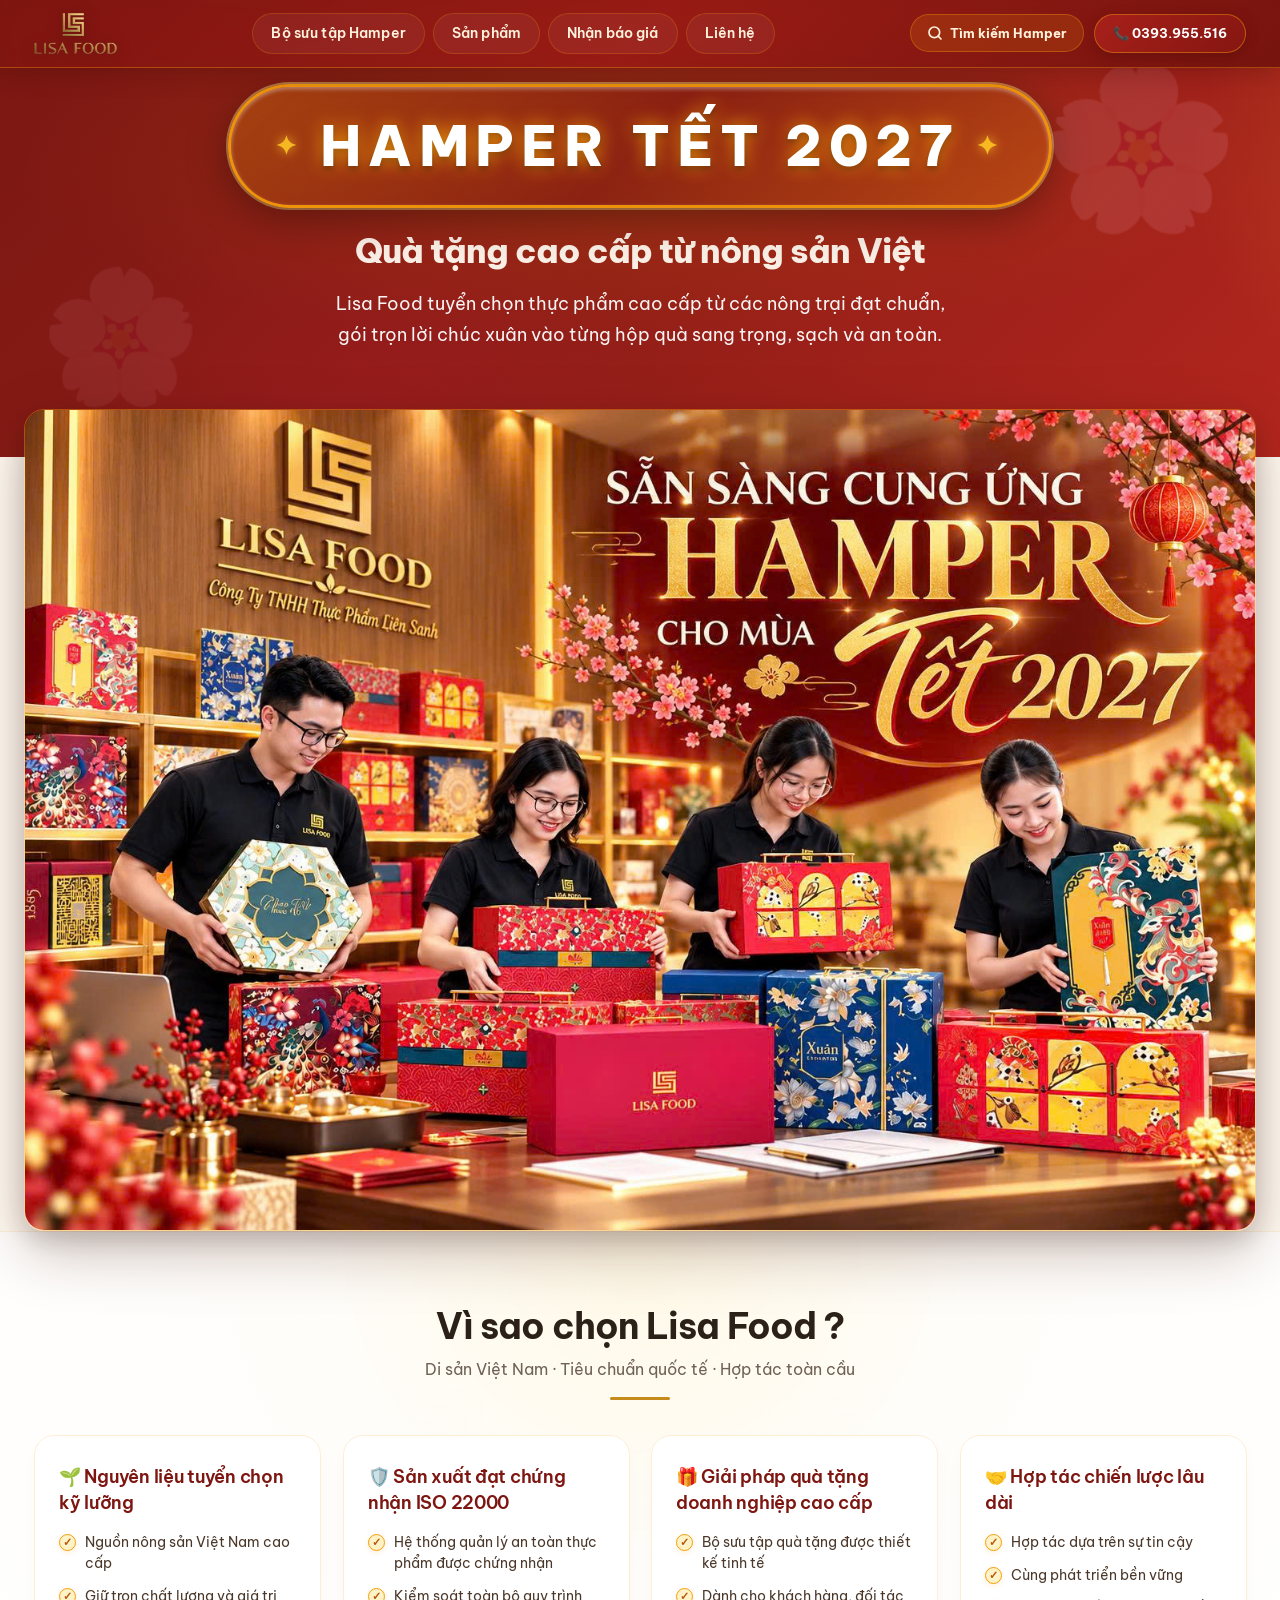
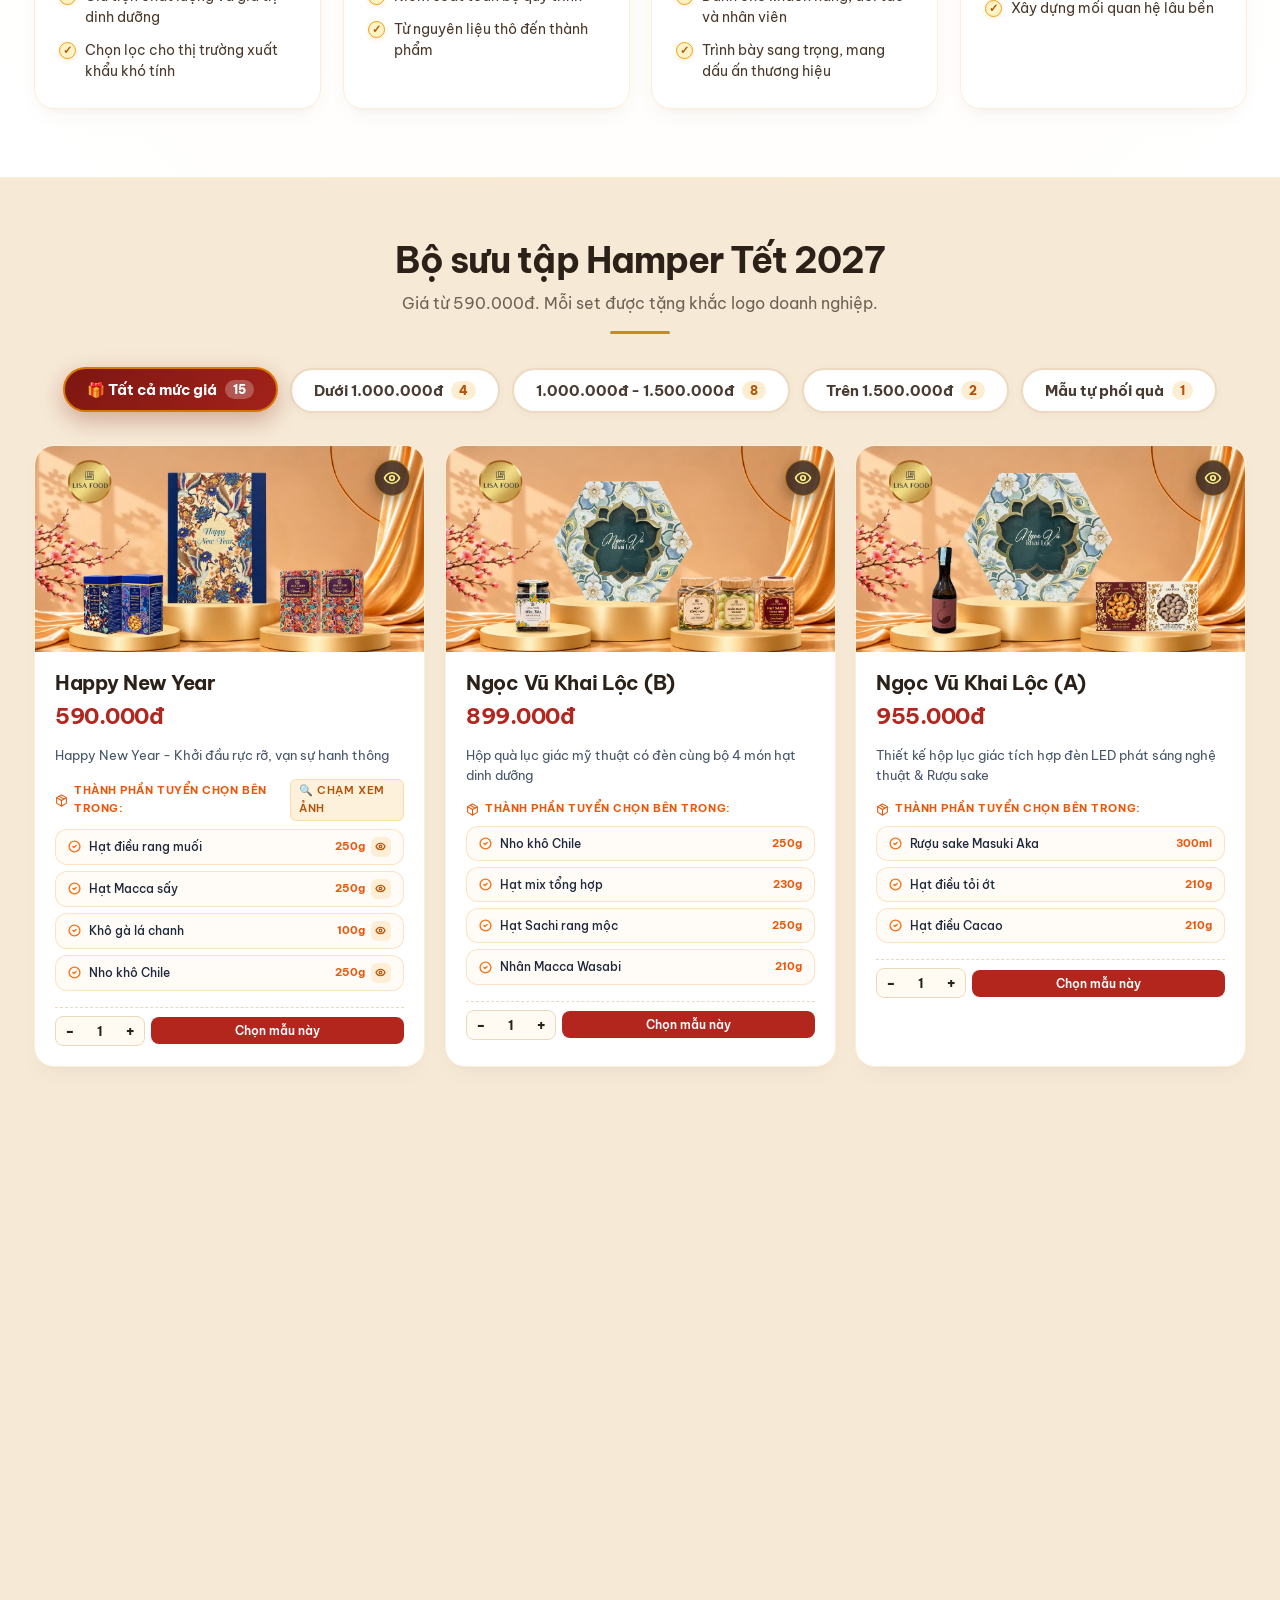
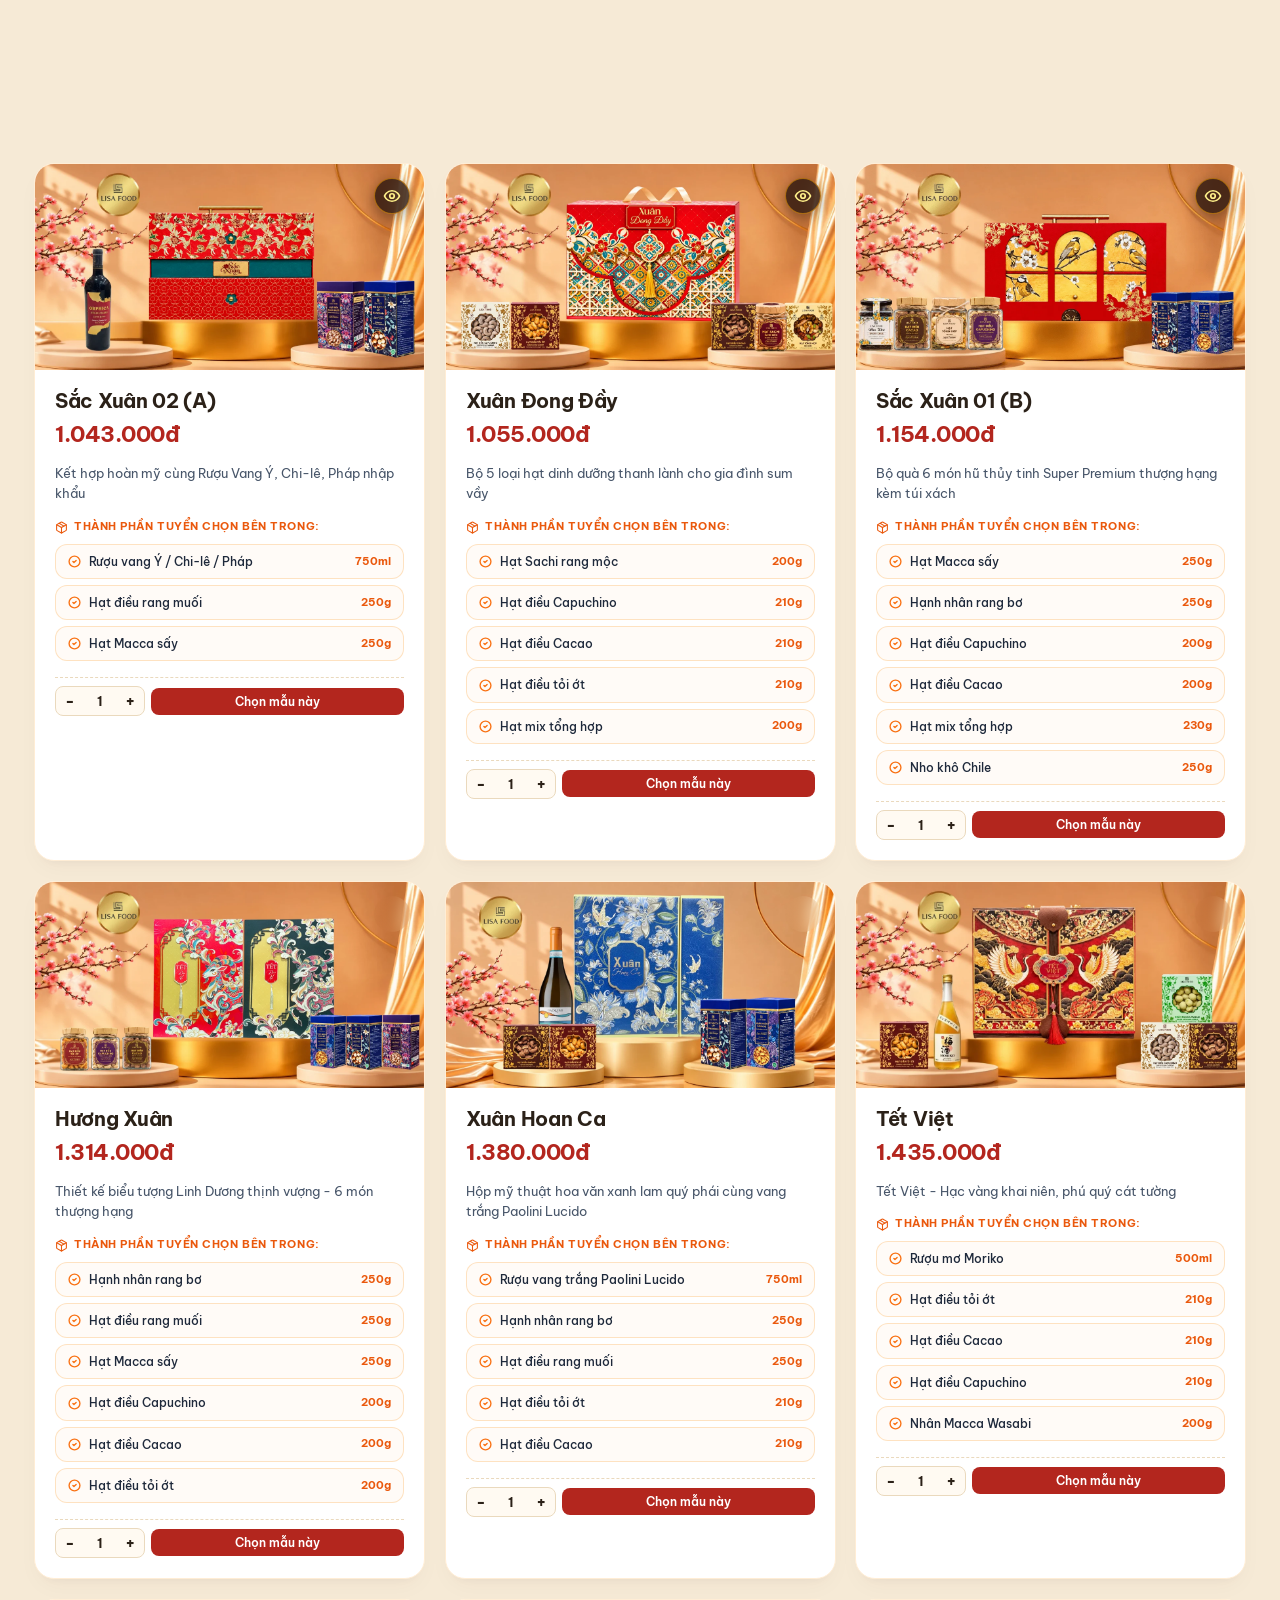
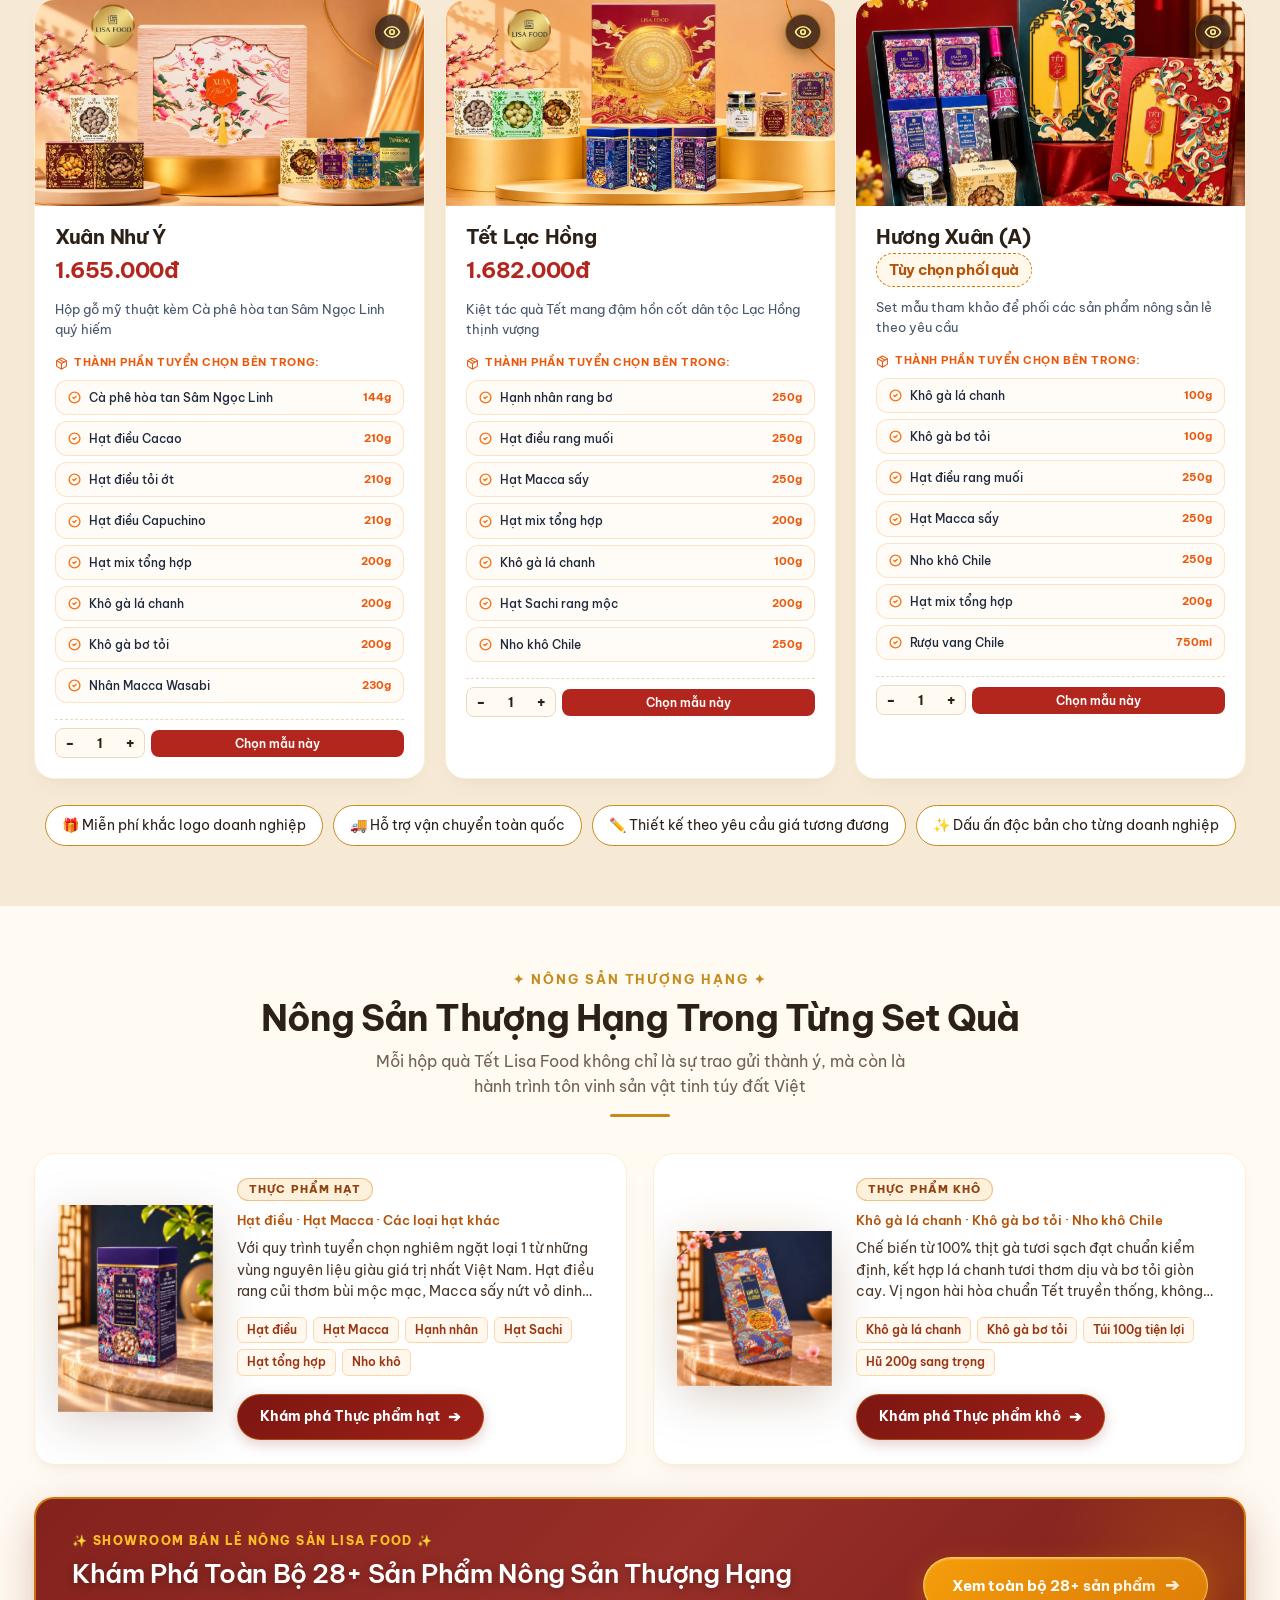
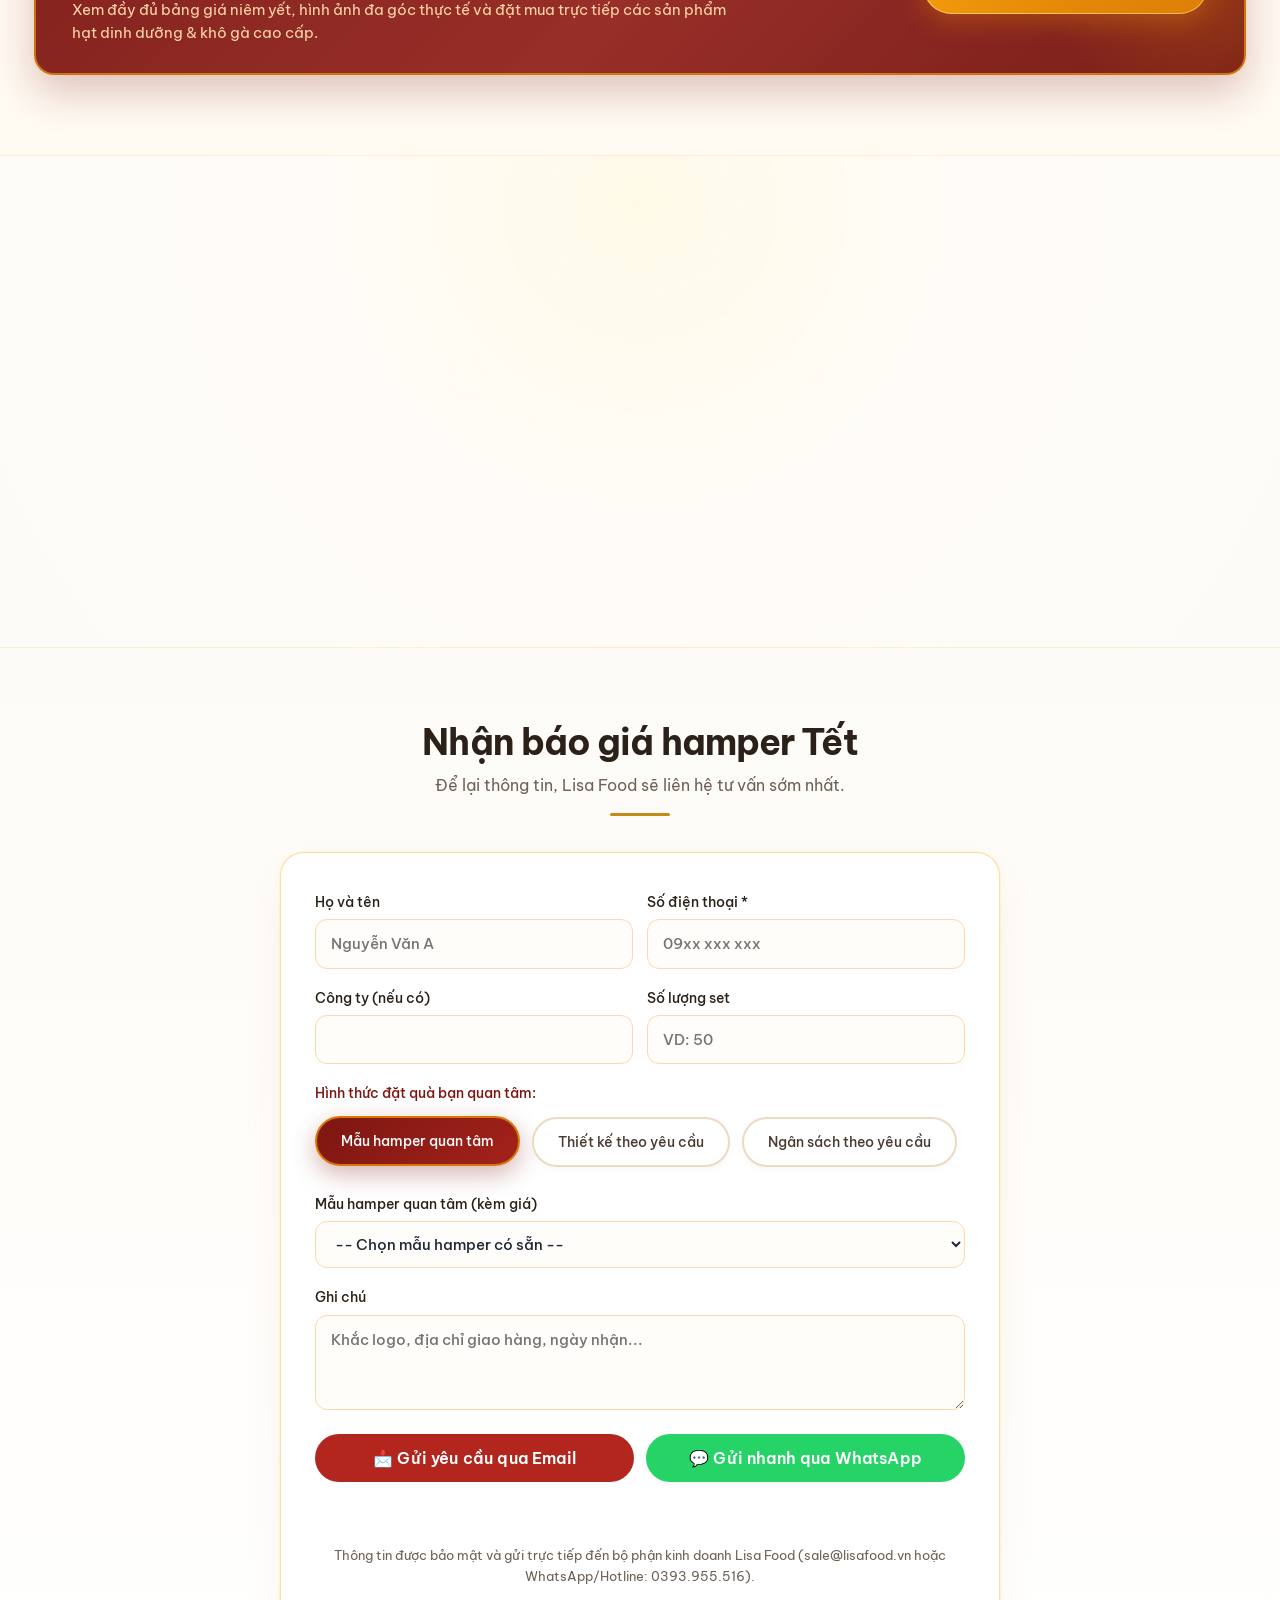
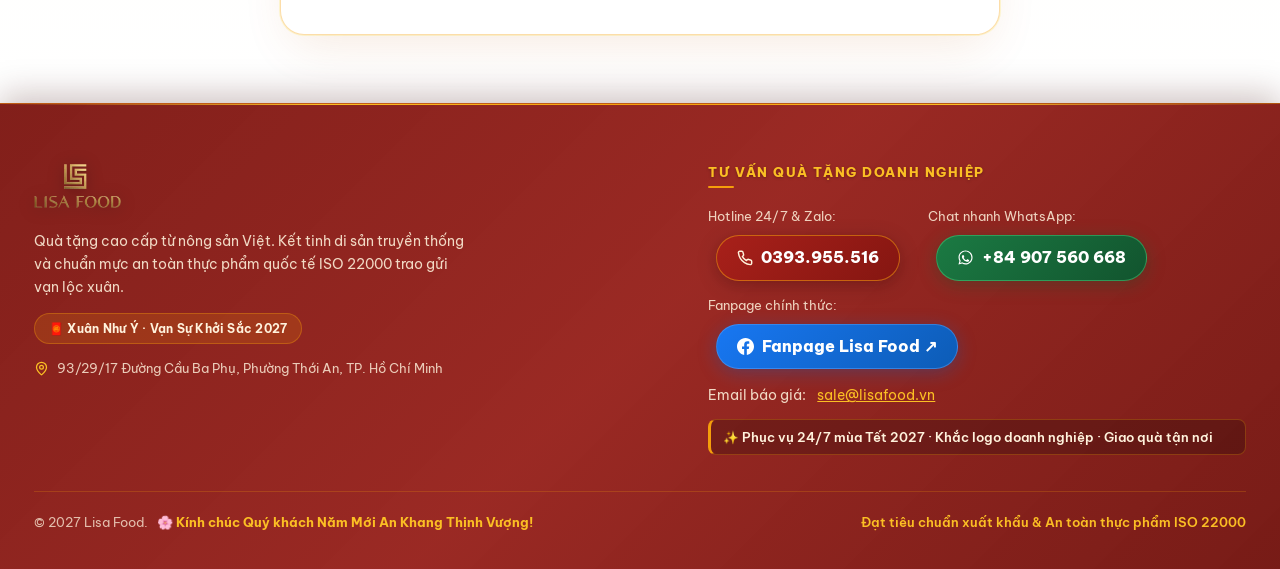
==== commit e3807d03: "feat(contact): create dedicated contact page (/lien-he/) with 2-column cards layout and update navig" ====
--- a/index.html
+++ b/index.html
@@ -5203,7 +5203,7 @@
 
             <!-- 2, 3, 4, 5. Danh sách các mục điều hướng (Desktop & Mobile) -->
             <nav class="ln-nav-links">
-                <a href="#hamper" class="ln-nav-link active">
+                <a href="#hamper" class="ln-nav-link">
                     <span class="ln-link-desktop">Bộ sưu tập Hamper</span>
                     <span class="ln-link-mobile">Hamper</span>
                 </a>
@@ -5212,7 +5212,7 @@
                     <span class="ln-link-mobile">Sản phẩm</span>
                 </a>
                 <a href="#baogia" class="ln-nav-link ln-desktop-only">Nhận báo giá</a>
-                <a href="#lienhe" class="ln-nav-link">
+                <a href="lien-he/" class="ln-nav-link">
                     <span class="ln-link-desktop">Liên hệ</span>
                     <span class="ln-link-mobile">Liên hệ</span>
                 </a>
@@ -5242,7 +5242,7 @@
         <div class="ln-mobile-menu" id="mobileNavMenu">
             <a href="javascript:void(0)" class="ln-mobile-link"
                 onclick="event.stopPropagation(); toggleMobileNavbar(false); setTimeout(function(){ toggleRetailSearch(true); }, 180);">
-                <span>🔍 Tìm kiếm sản phẩm</span>
+                <span>🔍 Tìm kiếm Hamper</span>
                 <span>›</span>
             </a>
             <a href="#top" class="ln-mobile-link" onclick="toggleMobileNavbar(false)">
@@ -5266,7 +5266,7 @@
                 <span>📋 Nhận báo giá Hamper Tết</span>
                 <span>›</span>
             </a>
-            <a href="#lienhe" class="ln-mobile-link" onclick="toggleMobileNavbar(false)">
+            <a href="lien-he/" class="ln-mobile-link" onclick="toggleMobileNavbar(false)">
                 <span>📞 Liên hệ & Tư vấn</span>
                 <span>›</span>
             </a>
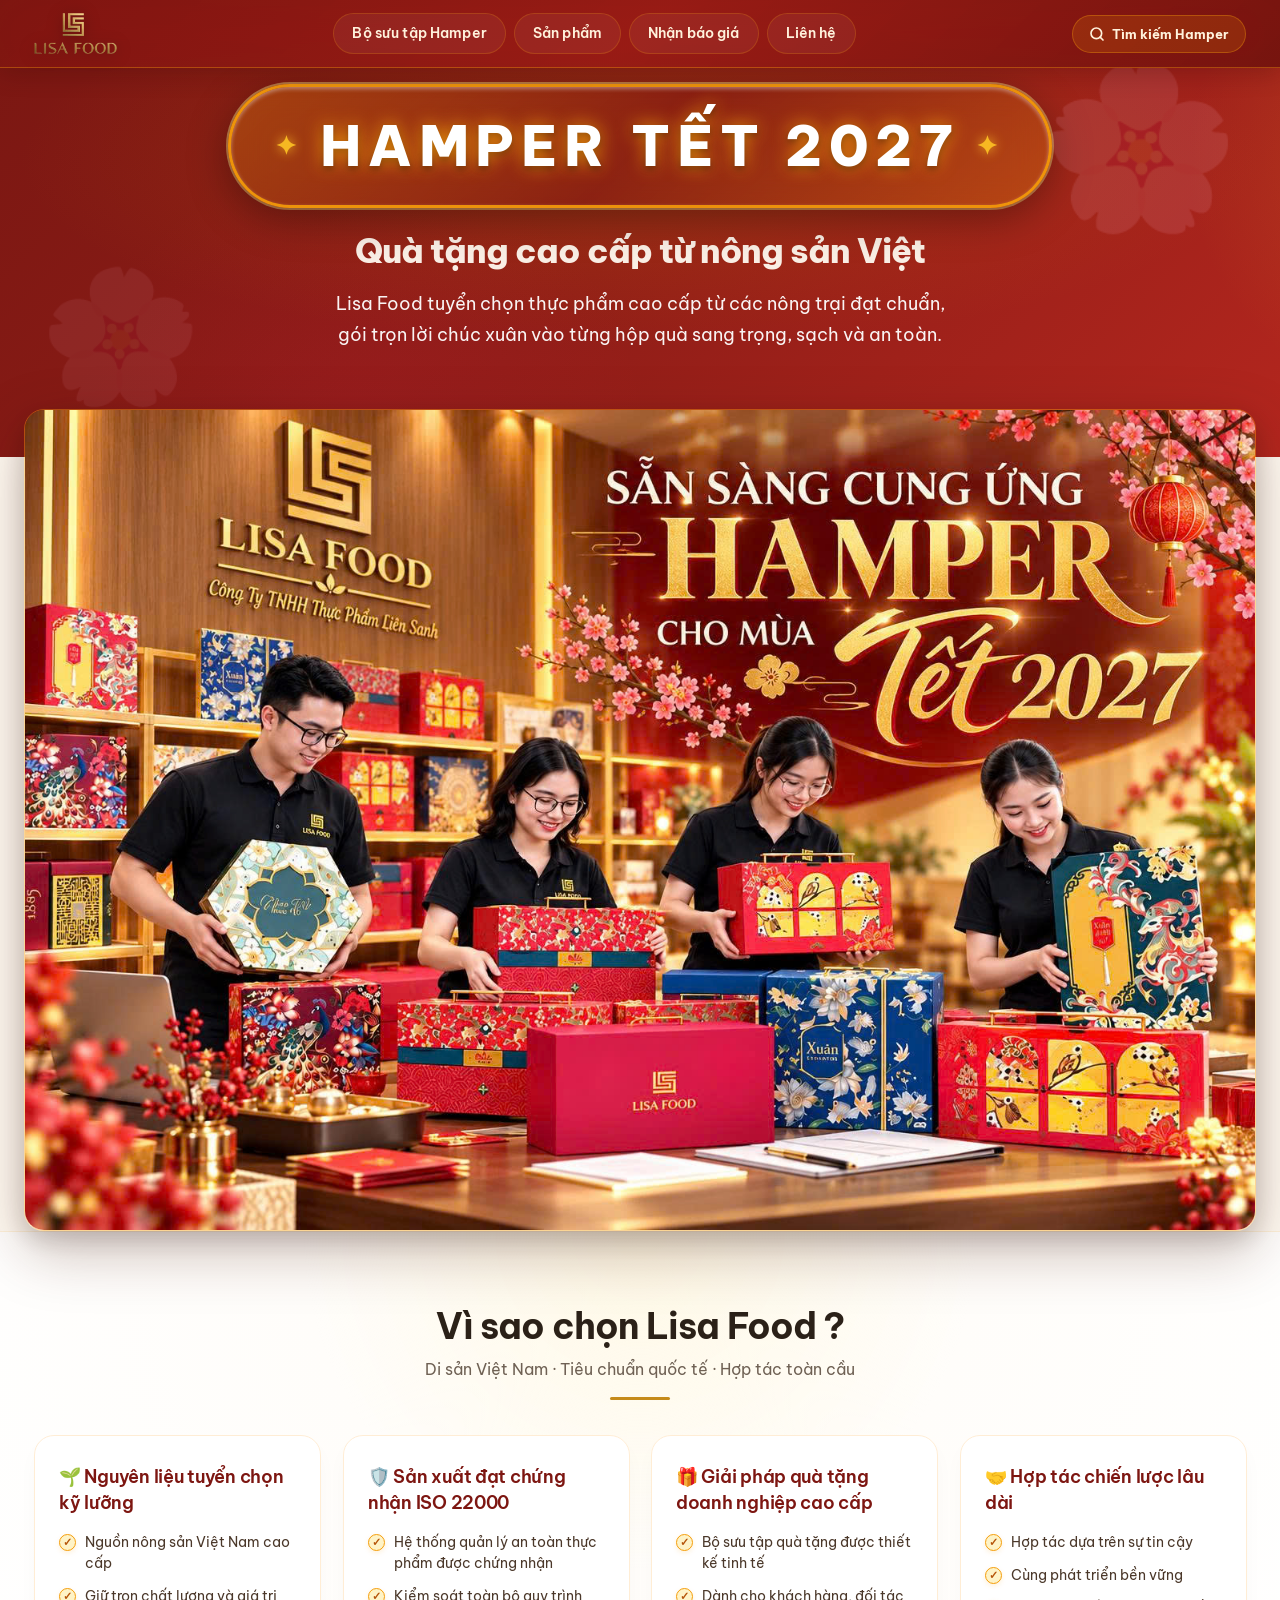
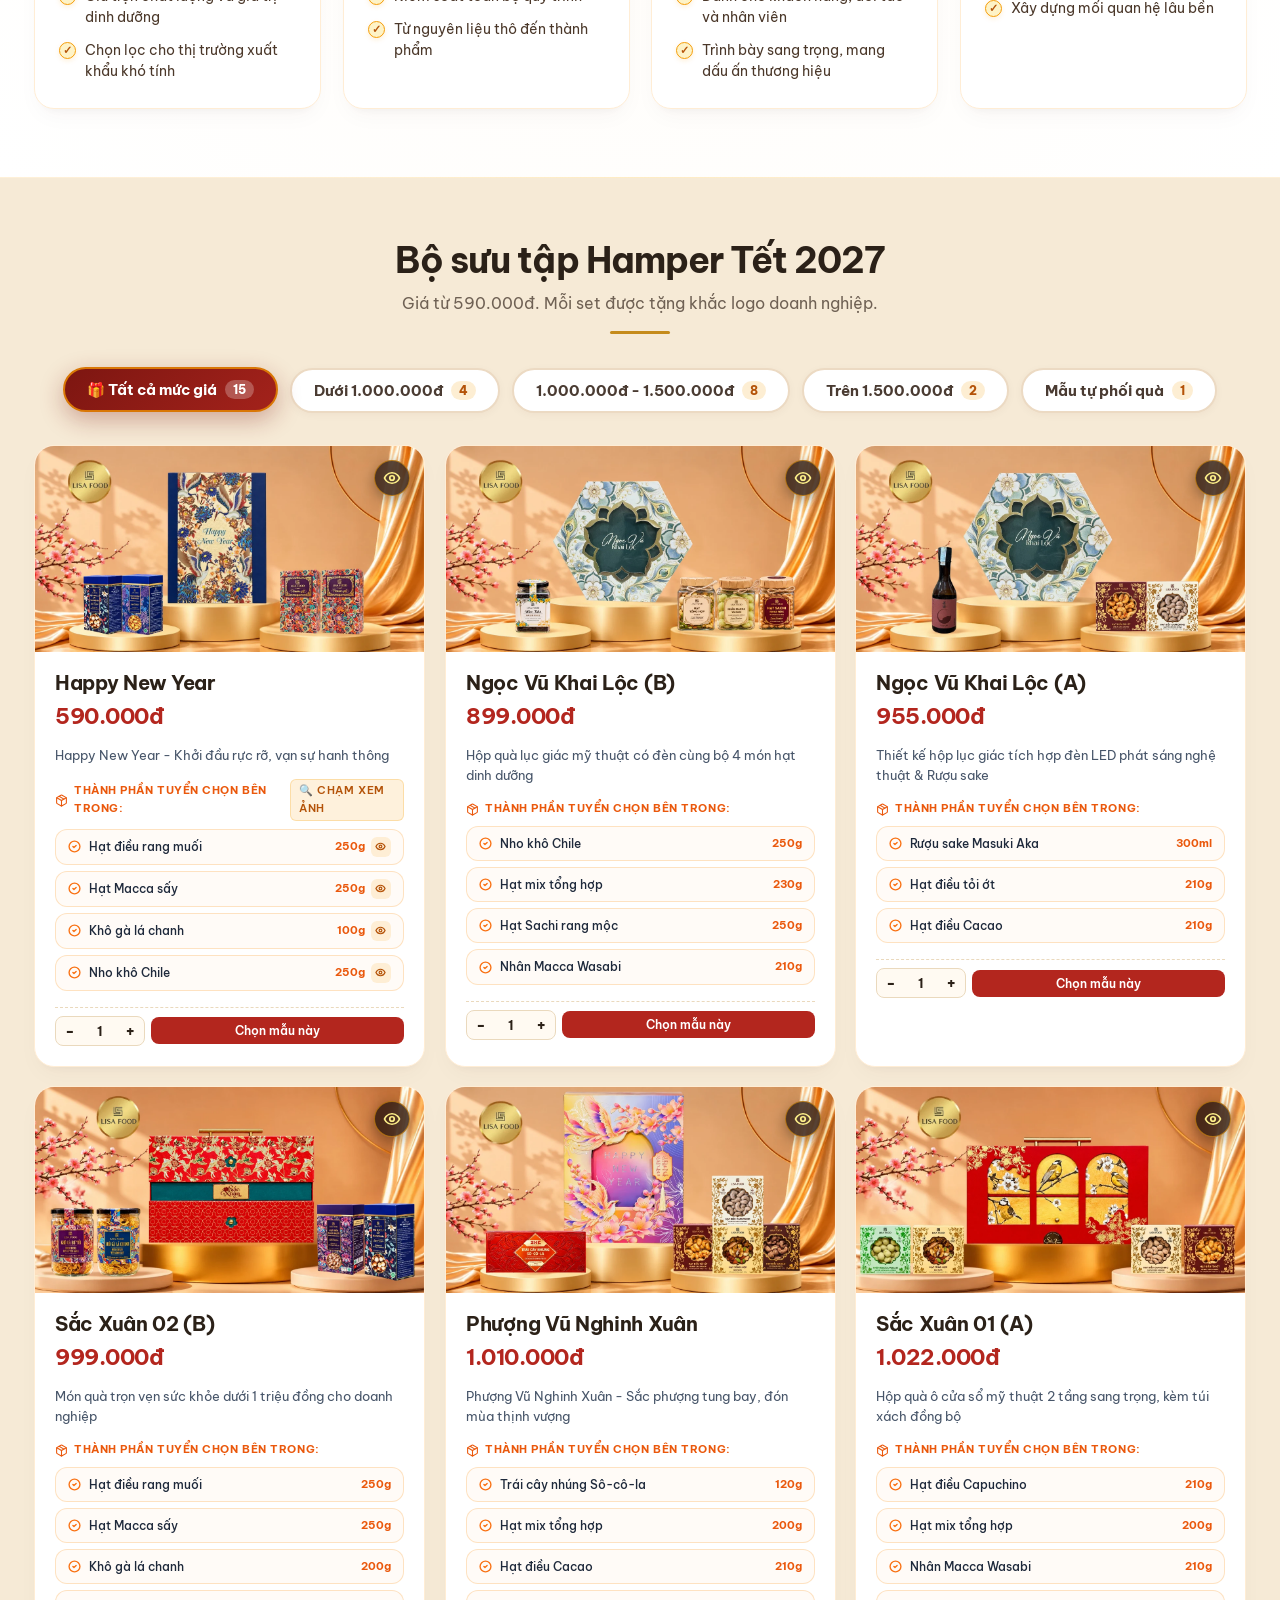
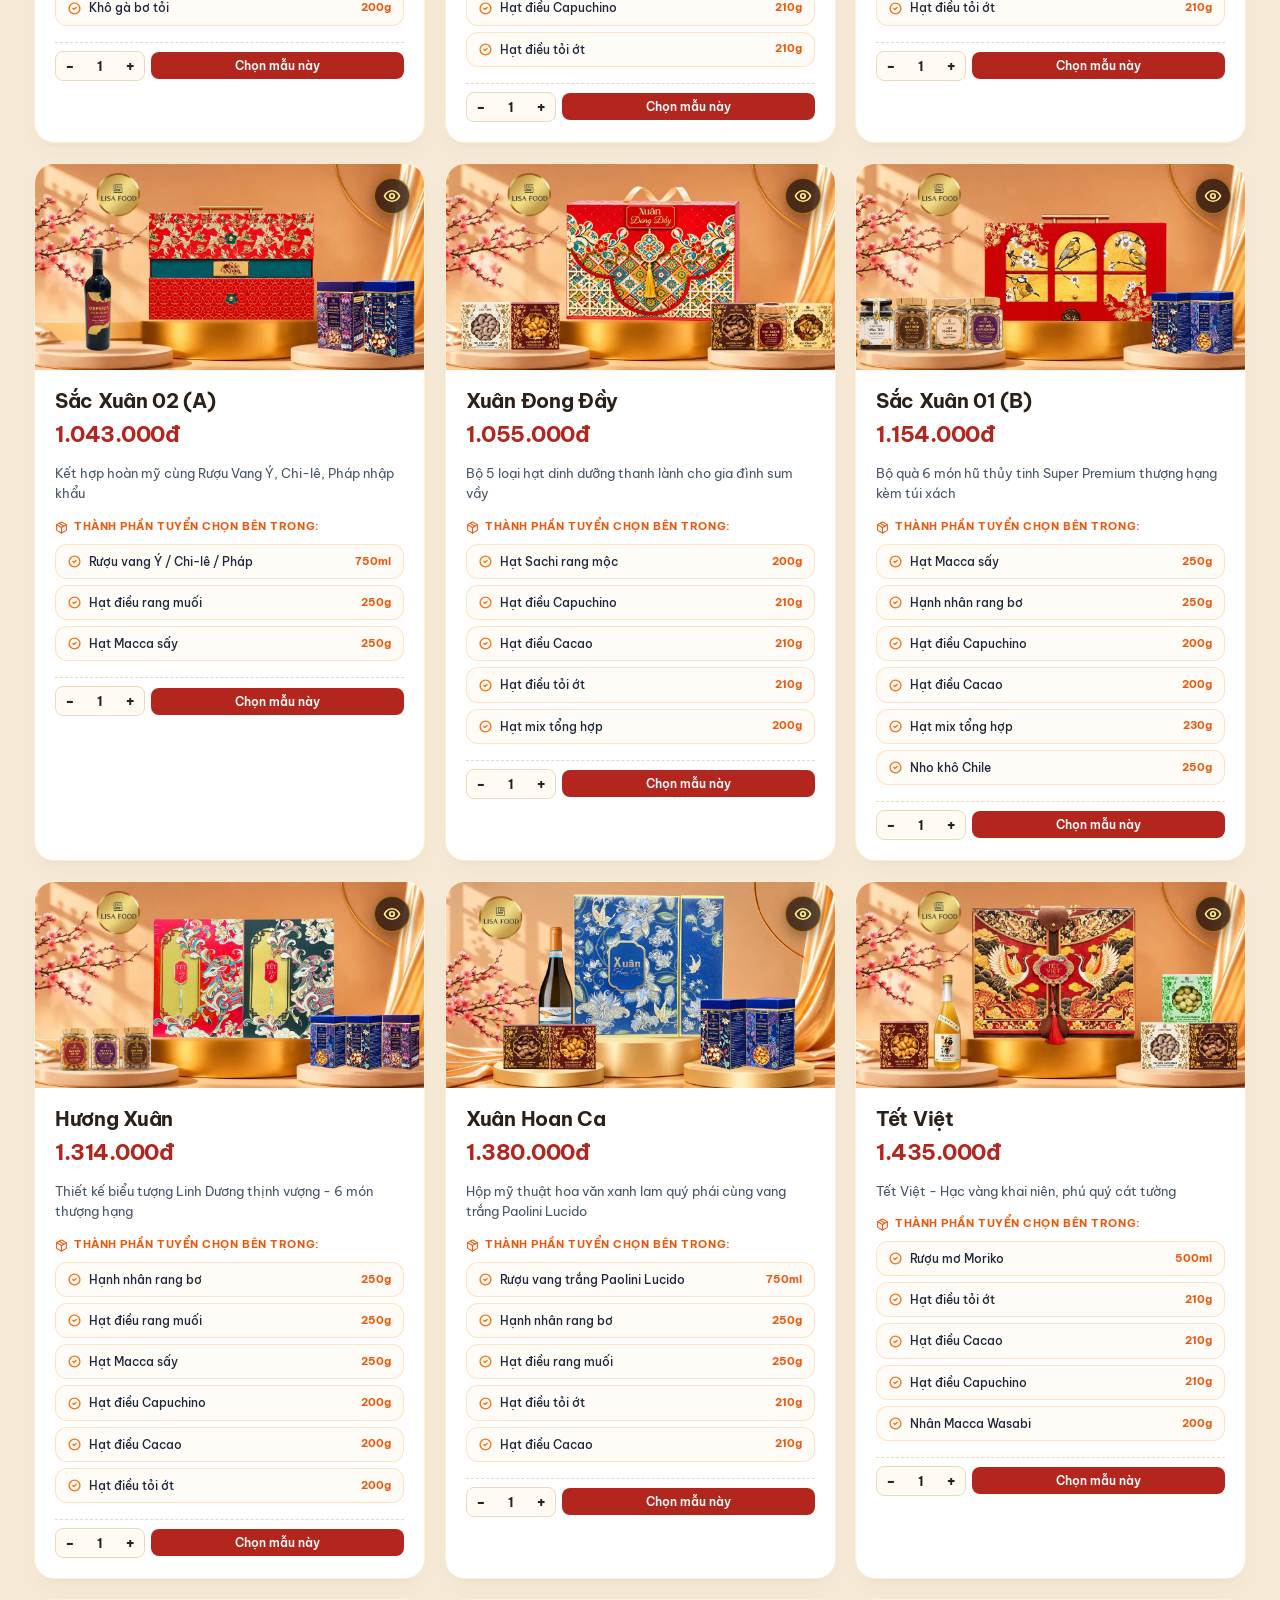
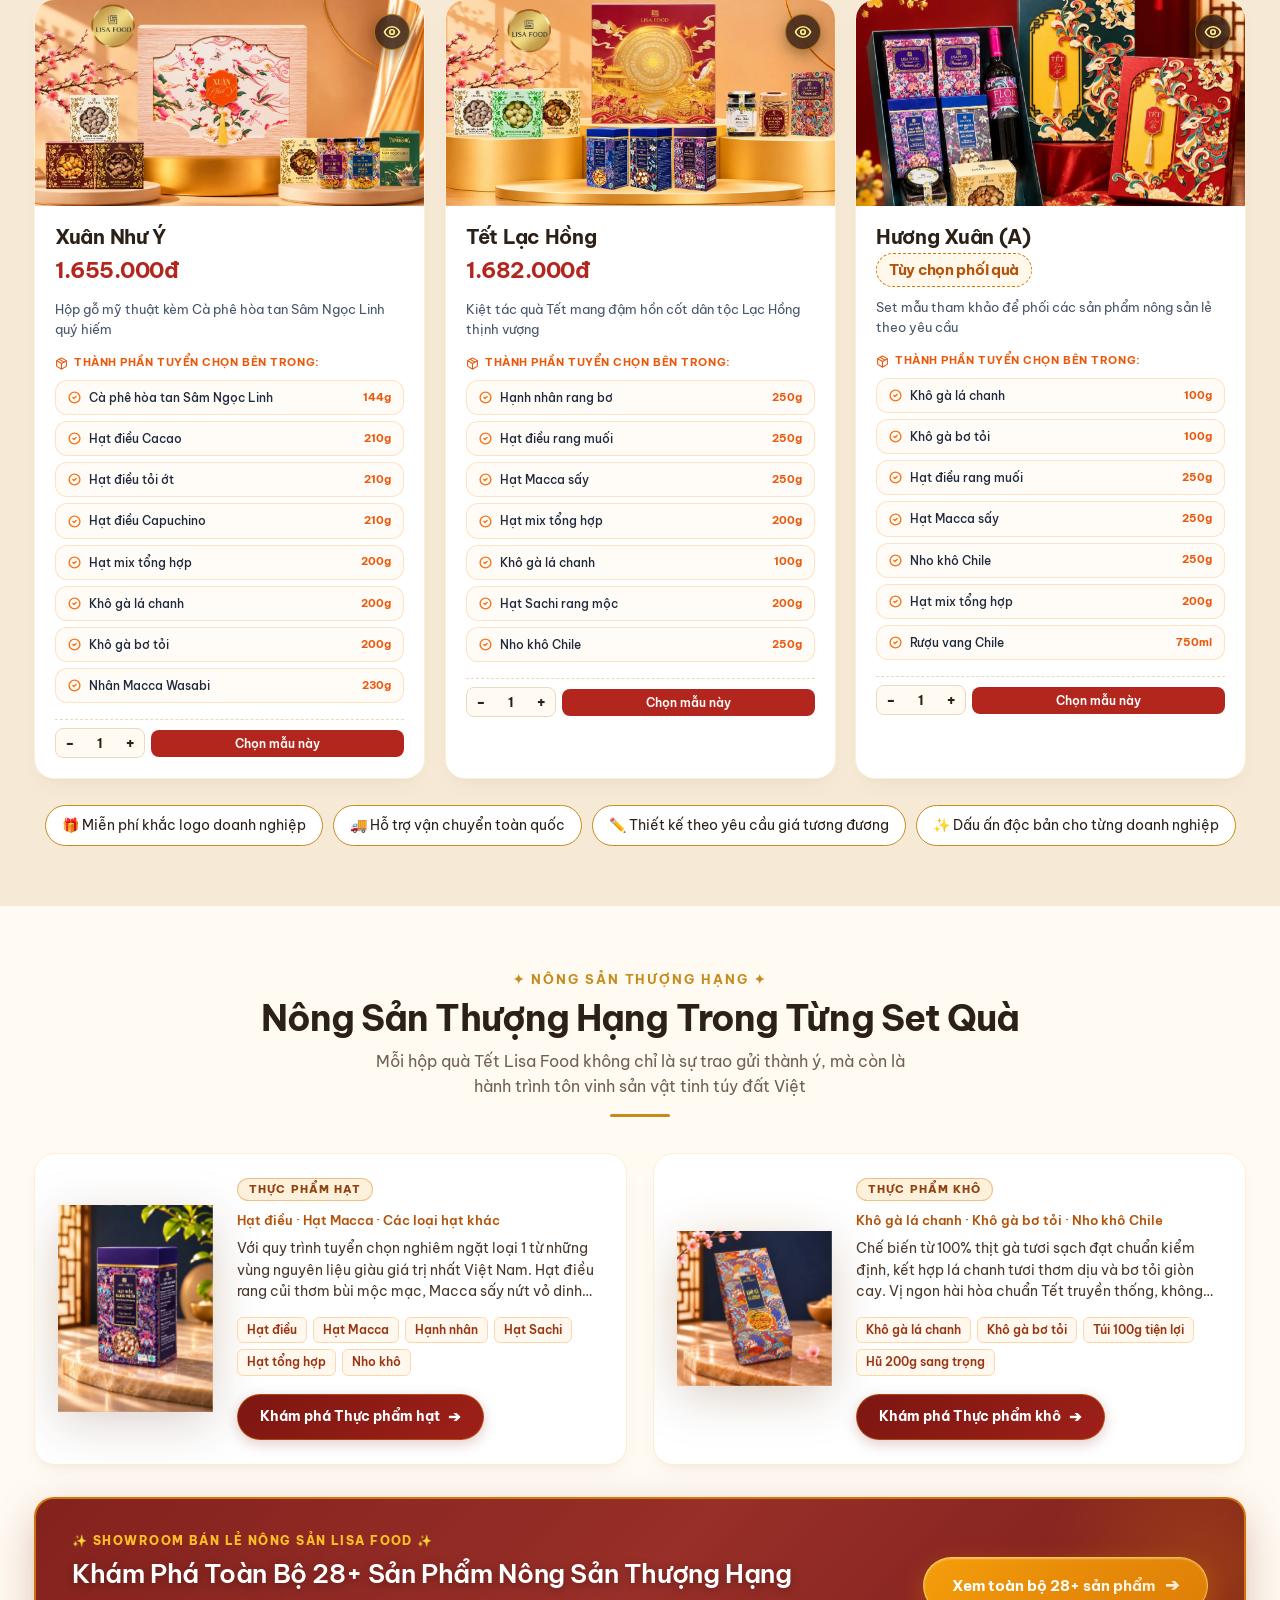
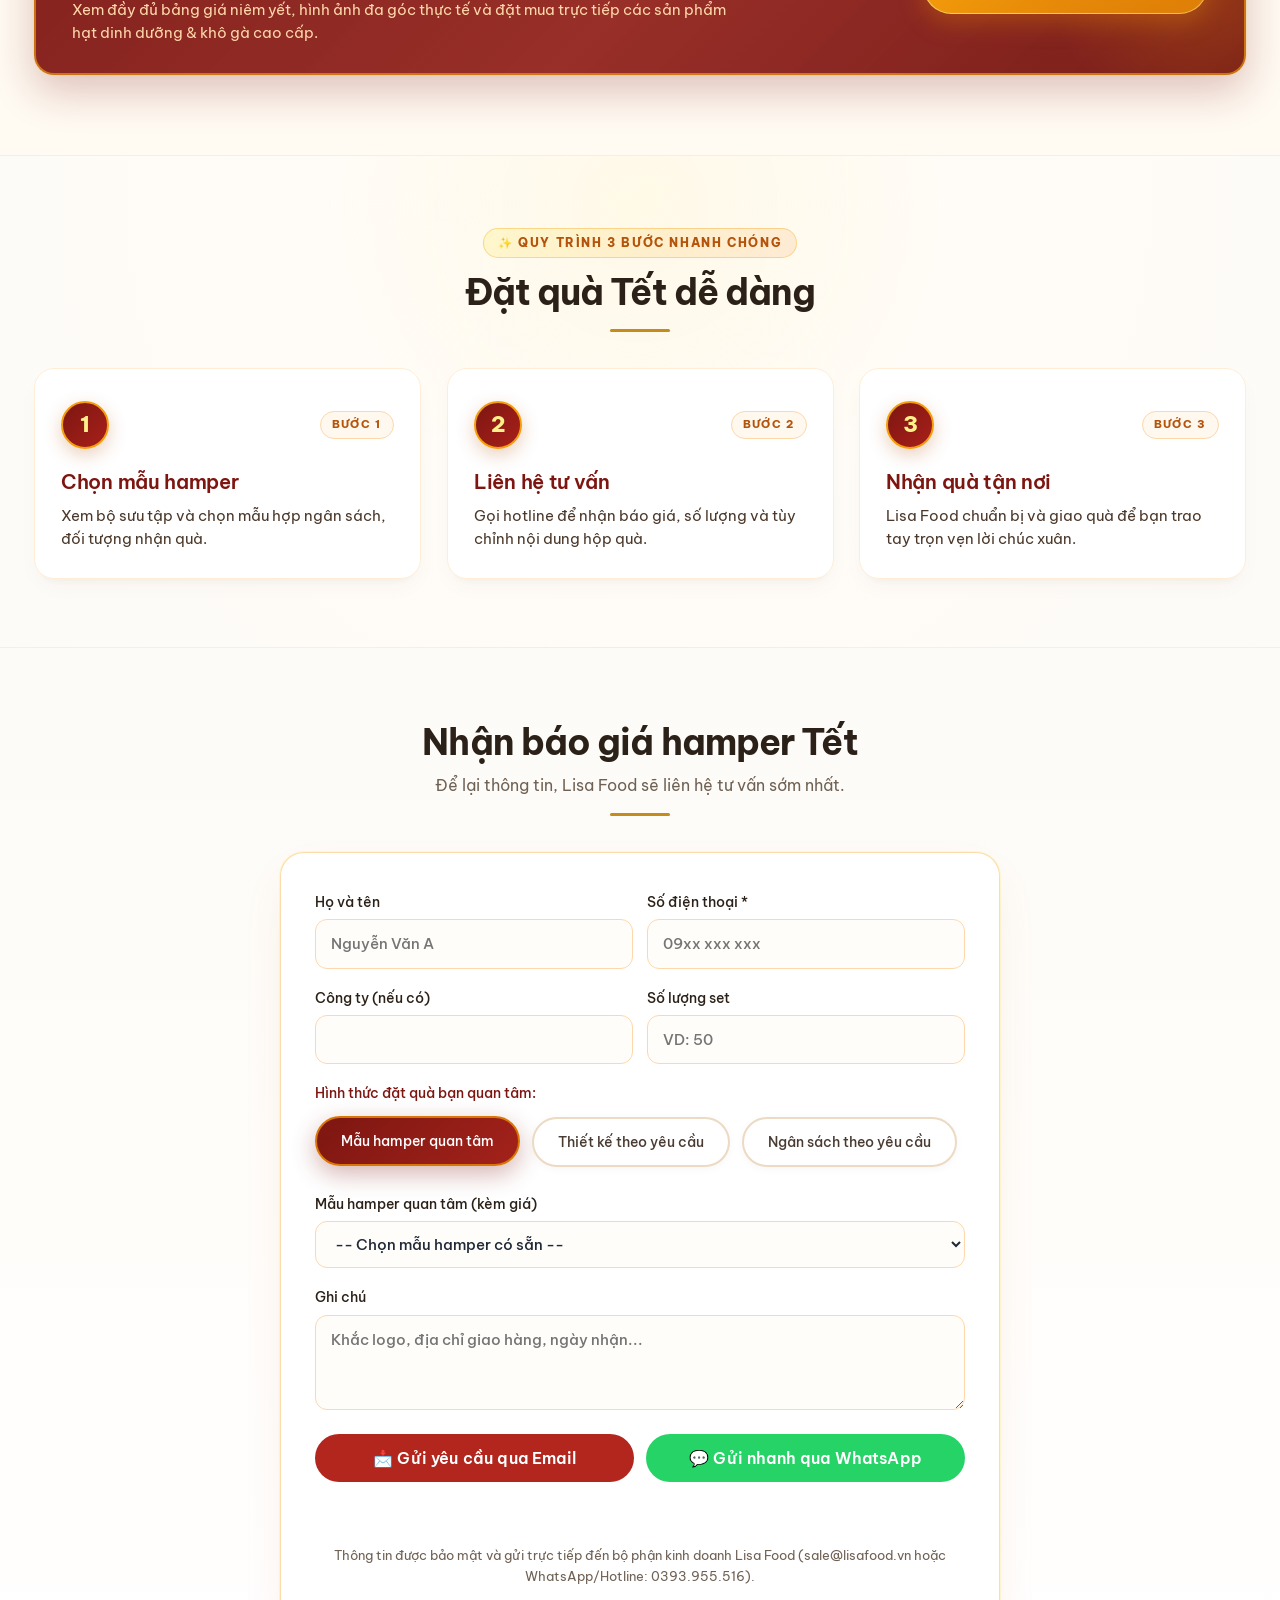
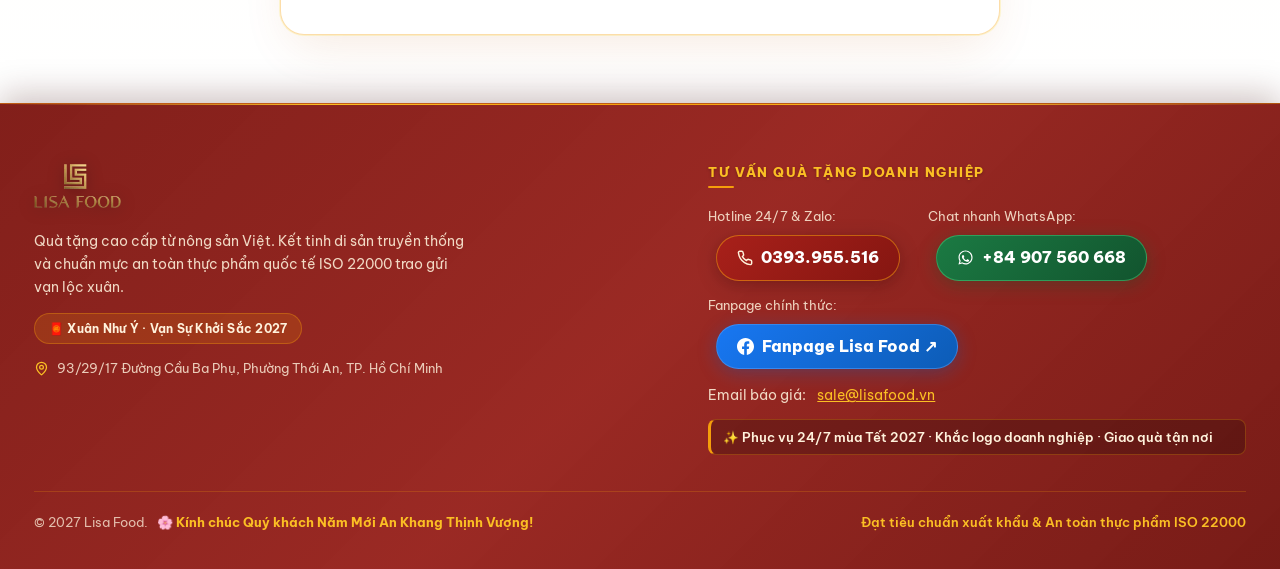
==== commit 04591141: "fix(nav): remove navbar hotline button (Option A) and fix mobile burger menu on product & contact pa" ====
--- a/index.html
+++ b/index.html
@@ -3409,7 +3409,8 @@
             z-index: 1400;
         }
 
-        .ln-mobile-menu.open {
+        .ln-mobile-menu.open,
+        .ln-mobile-menu.active {
             display: flex;
         }
 
@@ -5230,9 +5231,6 @@
                     </svg>
                     <span class="ln-search-text">Tìm kiếm Hamper</span>
                 </button>
-                <a href="tel:0393955516" class="ln-call-btn">
-                    <span>📞 0393.955.516</span>
-                </a>
                 <button type="button" class="ln-burger" id="burgerBtn" onclick="toggleMobileNavbar()" aria-label="Menu">
                     ☰
                 </button>
@@ -10031,13 +10029,16 @@
             if (typeof forceState === "boolean") {
                 if (forceState) {
                     menu.classList.add("open");
+                    menu.classList.add("active");
                     if (btn) btn.textContent = "✕";
                 } else {
                     menu.classList.remove("open");
+                    menu.classList.remove("active");
                     if (btn) btn.textContent = "☰";
                 }
             } else {
                 var isOpen = menu.classList.toggle("open");
+                menu.classList.toggle("active", isOpen);
                 if (btn) btn.textContent = isOpen ? "✕" : "☰";
             }
         }
